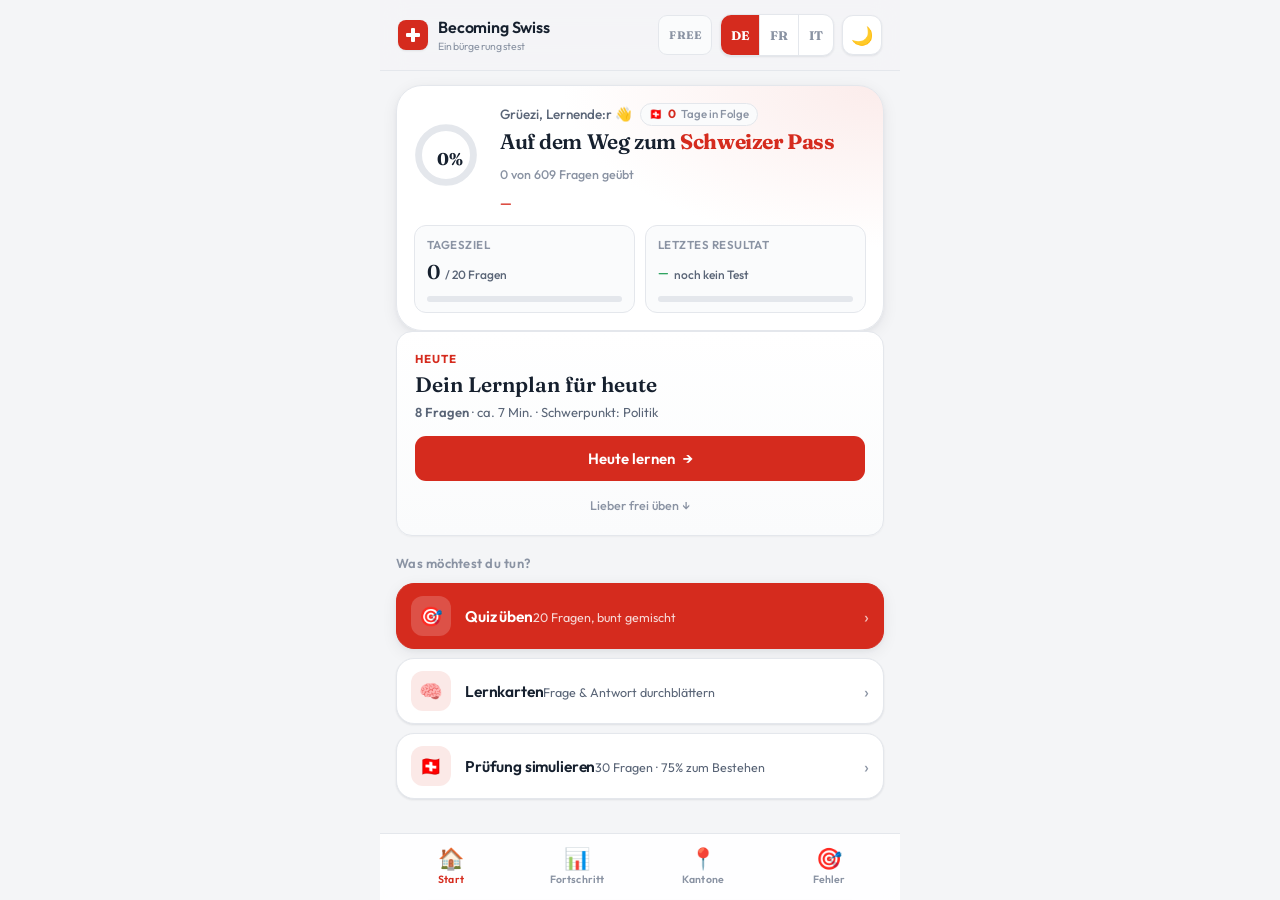
==== index.html @ a42372c4 "Add files via upload" ====
<!DOCTYPE html>
<html lang="de">
<head>
<meta charset="UTF-8">
<meta name="viewport" content="width=device-width, initial-scale=1.0, viewport-fit=cover">
<title>Becoming Swiss — Einbürgerungstest</title>
<link rel="manifest" href="manifest.json">
<meta name="theme-color" content="#D52B1E">
<meta name="apple-mobile-web-app-capable" content="yes">
<meta name="apple-mobile-web-app-status-bar-style" content="default">
<meta name="apple-mobile-web-app-title" content="Becoming Swiss">
<link rel="apple-touch-icon" href="icon-192.png">
<style>
/* ============================================================
   BECOMING SWISS · Redesign
   Ästhetik: Schweizer Verwaltungs-Präzision × moderne Lernapp
   Reines HTML/CSS/JS · keine Libraries · Mobile-first
   ============================================================ */

/* ---------- FONTS (system-nah, aber charaktervoll) ----------
   Display: kräftige Grotesk für Zahlen/Headlines
   Body:    humanistische Sans für sehr gute Lesbarkeit       */
@import url('https://fonts.googleapis.com/css2?family=Fraunces:opsz,wght@9..144,500;9..144,600;9..144,700&family=Outfit:wght@300;400;500;600;700&display=swap');

/* ============================================================
   1) DESIGN TOKENS  ·  CSS-Variablen (Light + Dark)
   ============================================================ */
:root{
  /* Marke */
  --swiss-red:#D52B1E;
  --swiss-red-dark:#B41F14;
  --swiss-red-soft:#FBE9E7;

  /* Neutrale — Light Mode */
  --bg:#F4F5F7;          /* App-Hintergrund hellgrau */
  --surface:#FFFFFF;     /* Karten */
  --surface-2:#FAFBFC;   /* zarte Fläche */
  --border:#E4E7EC;      /* Linien */
  --border-strong:#D0D5DD;
  --text:#16202E;        /* dunkelblau-grau */
  --text-2:#5A6577;      /* sekundär */
  --text-3:#8A93A3;      /* tertiär */

  /* Semantik */
  --green:#1F9D55;
  --green-soft:#E7F6EE;
  --amber:#D98A00;
  --amber-soft:#FCF1DC;

  /* Form */
  --radius:18px;
  --radius-sm:12px;
  --radius-lg:26px;
  --shadow-sm:0 1px 2px rgba(16,32,46,.06), 0 1px 3px rgba(16,32,46,.04);
  --shadow:0 4px 16px rgba(16,32,46,.07), 0 2px 4px rgba(16,32,46,.04);
  --shadow-lg:0 18px 48px rgba(16,32,46,.12);

  --ff-display:'Fraunces', Georgia, serif;
  --ff-body:'Outfit', -apple-system, BlinkMacSystemFont, sans-serif;

  --maxw:520px;
  --ease:cubic-bezier(.4,.0,.2,1);
}

/* Dark Mode — gedämpftes Dunkelblau, Rot bleibt Akzent */
[data-theme="dark"]{
  --bg:#0E141B;
  --surface:#161E28;
  --surface-2:#1C2530;
  --border:#27313D;
  --border-strong:#33404E;
  --text:#EAEEF3;
  --text-2:#9AA7B6;
  --text-3:#6B7889;
  --swiss-red:#F2473A;        /* leicht aufgehellt für Kontrast */
  --swiss-red-dark:#D52B1E;
  --swiss-red-soft:#2A1715;
  --green:#34C77B;
  --green-soft:#13241C;
  --amber:#E8A53A;
  --amber-soft:#2A2113;
  --shadow-sm:0 1px 2px rgba(0,0,0,.4);
  --shadow:0 6px 20px rgba(0,0,0,.45);
  --shadow-lg:0 20px 50px rgba(0,0,0,.6);
}

/* ============================================================
   2) RESET & BASE
   ============================================================ */
*,*::before,*::after{box-sizing:border-box;margin:0;padding:0}
html{-webkit-text-size-adjust:100%}
body{
  font-family:var(--ff-body);
  background:var(--bg);
  color:var(--text);
  line-height:1.5;
  min-height:100vh;
  min-height:100dvh;
  -webkit-font-smoothing:antialiased;
  transition:background .35s var(--ease), color .35s var(--ease);
}
button{font-family:inherit;cursor:pointer;border:none;background:none;color:inherit}
::selection{background:var(--swiss-red);color:#fff}

/* App-Rahmen: zentriert, mobil-first */
.app{
  max-width:var(--maxw);
  margin:0 auto;
  min-height:100vh;
  min-height:100dvh;
  display:flex;
  flex-direction:column;
  position:relative;
  background:var(--bg);
}

/* ============================================================
   3) TOPBAR  ·  Marke + Theme-Toggle
   ============================================================ */
.topbar{
  position:sticky;top:0;z-index:50;
  display:flex;align-items:center;justify-content:space-between;
  padding:14px 18px;
  background:color-mix(in srgb, var(--bg) 82%, transparent);
  backdrop-filter:saturate(180%) blur(12px);
  -webkit-backdrop-filter:saturate(180%) blur(12px);
  border-bottom:1px solid var(--border);
}
.brand{display:flex;align-items:center;gap:10px;font-weight:600;letter-spacing:-.01em}
.brand .flag{
  width:30px;height:30px;border-radius:8px;
  background:var(--swiss-red);
  display:grid;place-items:center;flex-shrink:0;
  box-shadow:var(--shadow-sm);
}
/* CSS-Schweizerkreuz (kein Emoji, gestochen scharf) */
.cross{position:relative;width:16px;height:16px}
.cross::before,.cross::after{content:"";position:absolute;background:#fff;border-radius:1px}
.cross::before{left:6px;top:1px;width:4px;height:14px}
.cross::after{left:1px;top:6px;width:14px;height:4px}
.brand-name{font-size:16px}
.brand-name small{display:block;font-size:10.5px;color:var(--text-3);font-weight:400;letter-spacing:.02em}

.icon-btn{
  width:40px;height:40px;border-radius:11px;
  display:grid;place-items:center;
  background:var(--surface);border:1px solid var(--border);
  color:var(--text-2);font-size:18px;
  transition:transform .15s var(--ease), border-color .15s;
  box-shadow:var(--shadow-sm);
}
.icon-btn:active{transform:scale(.93)}
.icon-btn:hover{border-color:var(--border-strong)}

/* Selettore lingua DE/FR/IT */
.topbar-right{display:flex;align-items:center;gap:8px}
.lang-switch{display:flex;background:var(--surface);border:1px solid var(--border);border-radius:11px;overflow:hidden;box-shadow:var(--shadow-sm)}
.lang-switch button{padding:8px 10px;font-size:12.5px;font-weight:700;color:var(--text-3);font-family:var(--ff-display);transition:background .15s,color .15s;border-right:1px solid var(--border)}
.lang-switch button:last-child{border-right:none}
/* ============================================================
   FLASHCARDS  ·  Flip-Karte + Bewertung + Fortschritt
   ============================================================ */
.fc-stats{display:grid;grid-template-columns:repeat(4,1fr);gap:6px;margin-bottom:10px}
.fc-stat{background:var(--surface);border:1px solid var(--border);border-radius:var(--radius-sm);padding:7px 4px;text-align:center;box-shadow:var(--shadow-sm)}
.fc-stat .n{font-family:var(--ff-display);font-weight:700;font-size:17px;line-height:1}
.fc-stat .l{font-size:10px;color:var(--text-3);font-weight:600;margin-top:3px;letter-spacing:.02em}
.fc-stat.t-today .n{color:var(--swiss-red)}
.fc-stat.t-master .n{color:var(--green)}
.fc-stat.t-repeat .n{color:var(--amber)}

.fc-progress{height:5px;border-radius:99px;background:var(--border);overflow:hidden;margin-bottom:12px}
.fc-progress>i{display:block;height:100%;background:var(--swiss-red);border-radius:99px;transition:width .35s var(--ease)}

/* Flip-Karte */
.fc-scene{perspective:1400px;-webkit-perspective:1400px;margin-bottom:12px}
.fc-card{position:relative;width:100%;height:32vh;min-height:180px;max-height:280px;cursor:pointer;
  transform-style:preserve-3d;-webkit-transform-style:preserve-3d;
  transition:transform .5s var(--ease);-webkit-transition:-webkit-transform .5s var(--ease);
  transform-origin:center}
.fc-card.flipped{transform:rotateY(180deg);-webkit-transform:rotateY(180deg)}
.fc-face{position:absolute;inset:0;width:100%;height:100%;
  backface-visibility:hidden;-webkit-backface-visibility:hidden;
  border-radius:var(--radius-lg);padding:20px 18px;
  display:flex;flex-direction:column;box-shadow:var(--shadow);overflow-y:auto}
.fc-front{background:linear-gradient(150deg,var(--fc-ac,var(--swiss-red)),color-mix(in srgb,var(--fc-ac,var(--swiss-red)) 78%, #000));border:none;align-items:center;justify-content:center;text-align:center}
.fc-front .fc-tag{background:rgba(255,255,255,.22);color:#fff;border:none}
.fc-front .fc-q{color:#fff}
.fc-front .fc-hint{color:rgba(255,255,255,.85)}
.fc-back{background:var(--fc-bg,var(--surface));border:1px solid var(--border);border-left:5px solid var(--fc-ac,var(--swiss-red));transform:rotateY(180deg);-webkit-transform:rotateY(180deg)}
.fc-back .fc-a-label{color:var(--fc-ac,var(--swiss-red))}
.fc-back .fc-a{color:#1a1a1a}
.fc-back .fc-expl,.fc-back .fc-kanton{color:#333}
.fc-tag{display:inline-block;font-size:10.5px;font-weight:700;letter-spacing:.05em;text-transform:uppercase;
  color:var(--swiss-red);background:var(--swiss-red-soft);padding:4px 10px;border-radius:99px;margin-bottom:12px;align-self:center}
.fc-q{font-family:var(--ff-display);font-size:20px;line-height:1.28;font-weight:600;letter-spacing:-.01em}
.fc-hint{margin-top:14px;font-size:12px;color:var(--text-3);display:flex;align-items:center;gap:6px}
.fc-a-label{font-size:11px;font-weight:700;letter-spacing:.05em;text-transform:uppercase;color:var(--green);margin-bottom:4px}
.fc-a{font-family:var(--ff-display);font-size:19px;font-weight:600;line-height:1.28;margin-bottom:10px}
.fc-expl{font-size:13.5px;color:var(--text-2);line-height:1.5;margin-bottom:10px}
.fc-kanton{font-size:12px;color:var(--text-3);margin-top:auto;padding-top:10px;border-top:1px solid var(--border)}
.fc-kanton b{color:var(--text-2)}

/* Bewertungs-Buttons — farbig (Schwer=rot, Mittel=gelb, Einfach=grün) */
.fc-rate{display:grid;grid-template-columns:repeat(3,1fr);gap:8px}
.fc-rate button{display:flex;flex-direction:column;align-items:center;gap:3px;padding:11px 6px;border-radius:var(--radius);
  font-weight:700;font-size:13px;box-shadow:var(--shadow-sm);transition:transform .12s var(--ease),filter .15s}
.fc-rate button:active{transform:scale(.96)}
.fc-rate button .e{font-size:22px}
.fc-rate button .ar{font-size:18px;font-weight:800;line-height:1;margin-top:1px;opacity:.7}
.fc-rate .hard{background:var(--swiss-red-soft);border:1.5px solid var(--swiss-red);color:var(--swiss-red)}
.fc-rate .mid{background:var(--amber-soft);border:1.5px solid var(--amber);color:var(--amber)}
.fc-rate .easy{background:var(--green-soft);border:1.5px solid var(--green);color:var(--green)}
.fc-rate button:hover{filter:brightness(.97)}
.fc-rate[hidden]{display:none}
.fc-flip-hint{text-align:center;color:var(--text-3);font-size:12.5px;margin-top:10px}
.fc-done{text-align:center;padding:50px 20px}
.fc-done .big{font-size:54px;margin-bottom:12px}
.fc-done h3{font-family:var(--ff-display);font-size:22px;font-weight:700;margin-bottom:6px}
.fc-done p{color:var(--text-2);font-size:14px;margin-bottom:20px}

.lang-switch button.active{background:var(--swiss-red);color:#fff}

/* Badge FREE / PRO */
.pro-badge{font-family:var(--ff-display);font-weight:700;font-size:11px;letter-spacing:.04em;
  padding:7px 10px;border-radius:9px;background:var(--surface-2);color:var(--text-3);border:1px solid var(--border);cursor:pointer}
.pro-badge.is-pro{background:linear-gradient(135deg,#F5C518,#E0A800);color:#3A2A00;border-color:transparent}

/* Lucchetto cantoni bloccati */
.canton-btn.locked{opacity:.62}
.canton-btn .lock{margin-left:auto;font-size:14px;color:var(--text-3)}

/* Modal Pro */
.modal{position:fixed;inset:0;z-index:80;display:none;align-items:flex-end;justify-content:center;
  background:rgba(8,14,20,.5);backdrop-filter:blur(3px);-webkit-backdrop-filter:blur(3px)}
.modal.show{display:flex;animation:fade .25s var(--ease)}
.modal-card{background:var(--surface);width:100%;max-width:var(--maxw);
  border-top-left-radius:var(--radius-lg);border-top-right-radius:var(--radius-lg);
  padding:26px 22px calc(26px + env(safe-area-inset-bottom));box-shadow:var(--shadow-lg);text-align:center;
  animation:sheetUp .35s var(--ease)}
@keyframes sheetUp{from{transform:translateY(40px)}to{transform:none}}
.modal-card .crown{font-size:40px}
.modal-card h3{font-family:var(--ff-display);font-size:22px;font-weight:700;margin:6px 0 8px}
.modal-card p{color:var(--text-2);font-size:14.5px;line-height:1.55;margin-bottom:18px}
/* Pro-Modal: schlankere Variante */
.pro-modal-slim{padding:20px 20px calc(20px + env(safe-area-inset-bottom))}
.pro-modal-slim .crown{font-size:32px}
.pro-modal-slim h3{font-size:19px;line-height:1.25;margin:4px 0 6px}
.pro-modal-slim>p{font-size:13.5px;line-height:1.45;margin-bottom:14px}
.pro-perks{text-align:left;background:var(--surface-2);border:1px solid var(--border);border-radius:var(--radius-sm);padding:11px 14px;margin-bottom:14px}
.pro-perks div{display:flex;align-items:center;gap:9px;font-size:13.5px;padding:3px 0}
.pro-perks .ck{color:var(--green);font-weight:700;flex-shrink:0}
.pro-readiness{display:flex;align-items:center;gap:10px;background:var(--surface-2);
  border:1px solid var(--border);border-radius:var(--radius-sm);padding:10px 12px;margin-bottom:12px}
.pro-readiness-now,.pro-readiness-goal{flex:1;display:flex;flex-direction:column;gap:1px;min-width:0;text-align:left}
.pro-readiness-now span,.pro-readiness-goal span{font-size:10.5px;font-weight:600;color:var(--text-3);
  text-transform:uppercase;letter-spacing:.05em}
.pro-readiness-now b{font-family:'Fraunces',serif;font-size:19px;font-weight:600;color:var(--swiss-red);line-height:1.1}
.pro-readiness-goal b{font-family:'Fraunces',serif;font-size:19px;font-weight:600;color:var(--green,#22a06b);line-height:1.1}
.pro-readiness-arrow{font-size:17px;color:var(--text-3);font-weight:700;flex-shrink:0}
.pro-note{font-size:11.5px;color:var(--text-3);margin:10px 0 0;text-align:center}
.pro-demo{font-size:10.5px;color:var(--text-3);margin:4px 0 0;text-align:center;opacity:.7}

/* ============================================================
   4) SCREEN-CONTAINER & SCROLL
   ============================================================ */
.screen{flex:1;padding:14px 16px 92px;animation:fade .3s var(--ease)}
.screen[hidden]{display:none}
@keyframes fade{from{opacity:0;transform:translateY(6px)}to{opacity:1;transform:none}}

.section-title{
  font-family:var(--ff-display);
  font-size:13px;font-weight:600;letter-spacing:.08em;text-transform:uppercase;
  color:var(--text-3);margin:16px 4px 9px;
}
.section-title:first-child{margin-top:4px}

/* ============================================================
   5) KARTEN  ·  Basis-Komponente
   ============================================================ */
.card{
  background:var(--surface);
  border:1px solid var(--border);
  border-radius:var(--radius);
  box-shadow:var(--shadow-sm);
}
.card-pad{padding:18px}

/* ---------- HERO / Begrüssung (Startseite) ---------- */
.hero{
  background:
    radial-gradient(120% 120% at 100% 0%, color-mix(in srgb,var(--swiss-red) 9%, var(--surface)) 0%, var(--surface) 55%);
  border:1px solid var(--border);
  border-radius:var(--radius-lg);
  padding:17px;
  box-shadow:var(--shadow);
  position:relative;overflow:hidden;
}
.hero .greet{font-size:13.5px;color:var(--text-2);font-weight:500}
.greet-row{display:flex;align-items:center;gap:8px;flex-wrap:wrap}
.streak-chip{display:inline-flex;align-items:center;gap:5px;font-size:12px;font-weight:600;
  color:var(--text-2);background:var(--surface-2);border:1px solid var(--border);
  border-radius:99px;padding:2px 8px;line-height:1.4;white-space:nowrap}
.streak-chip .streak-flag{font-size:11px}
.streak-chip .streak-num{color:var(--swiss-red);font-weight:700}
.streak-chip .streak-lbl{color:var(--text-3);font-weight:500;font-size:11.5px}
.hero-top{display:flex;align-items:center;gap:14px}
.hero-head{flex:1;min-width:0}
.hero-head h1{font-size:18px;line-height:1.12;margin:2px 0 3px}
.readiness{display:flex;align-items:baseline;gap:7px;margin-top:5px;line-height:1.2;flex-wrap:wrap}
.readiness-pct{font-family:'Fraunces',serif;font-size:22px;font-weight:600;color:var(--swiss-red);letter-spacing:-.01em}
.readiness-label{font-size:12.5px;font-weight:600;color:var(--text-2)}
.readiness.ready .readiness-pct{color:var(--green,#22a06b)}
.readiness.safe .readiness-pct{color:var(--green,#22a06b)}
.readiness.notyet .readiness-pct{color:var(--swiss-red)}
.readiness.early .readiness-pct{color:var(--text-3);font-size:14px;font-weight:500;font-family:inherit}
.today-card{position:relative;background:linear-gradient(180deg,var(--surface) 0%,var(--surface-2) 100%);
  border:1px solid var(--border);border-radius:16px;padding:18px 18px 16px;margin:0 0 18px;
  box-shadow:0 1px 2px rgba(0,0,0,.04);}
.today-card .today-eyebrow{font-size:11.5px;font-weight:700;letter-spacing:.08em;text-transform:uppercase;
  color:var(--swiss-red);margin-bottom:4px}
.today-card .today-title{font-family:'Fraunces',serif;font-size:21px;line-height:1.2;font-weight:600;
  color:var(--text-1);margin:0 0 6px}
.today-card .today-meta{font-size:13px;color:var(--text-2);line-height:1.45;margin-bottom:14px}
.today-card .today-meta b{color:var(--text-1);font-weight:600}
.today-card .today-btn{display:flex;align-items:center;justify-content:center;gap:8px;width:100%;
  background:var(--swiss-red);color:#fff;border:none;font-size:15px;font-weight:600;
  padding:13px 16px;border-radius:11px;cursor:pointer;transition:transform .08s ease,filter .15s ease}
.today-card .today-btn:active{transform:scale(.98)}
.today-card .today-btn:hover{filter:brightness(1.05)}
.today-card .today-done{display:flex;align-items:center;gap:10px;font-size:13.5px;color:var(--text-2)}
.today-card .today-done .check{width:22px;height:22px;border-radius:50%;background:var(--green,#22a06b);
  color:#fff;display:flex;align-items:center;justify-content:center;font-size:13px;flex-shrink:0}
.today-card .today-skip{margin-top:10px;width:100%;background:transparent;border:none;color:var(--text-3);
  font-size:12.5px;font-weight:500;cursor:pointer;padding:6px}
.today-card .today-skip:hover{color:var(--text-2)}
.canton-pro-bar{margin:18px 0 8px;background:var(--surface);border:1px solid var(--border);
  border-left:3px solid var(--swiss-red);border-radius:13px;padding:14px 16px;
  box-shadow:var(--shadow-sm)}
.canton-pro-bar .cpb-line{display:flex;align-items:flex-start;gap:11px;margin-bottom:12px}
.canton-pro-bar .cpb-icon{font-size:20px;line-height:1;flex-shrink:0;margin-top:1px}
.canton-pro-bar .cpb-text{flex:1;display:flex;flex-direction:column;gap:3px;min-width:0}
.canton-pro-bar .cpb-text b{font-size:14.5px;font-weight:600;color:var(--text-1);line-height:1.3}
.canton-pro-bar .cpb-text span{font-size:12.5px;color:var(--text-2);line-height:1.4}
.canton-pro-bar .cpb-btn{width:100%;font-size:14px;padding:11px 14px;margin:0}
.canton-pro-bar .cpb-note{font-size:11px;color:var(--text-3);margin:8px 0 0;text-align:center}
.canton-pro-bar.highlight{animation:cpbPulse 1.2s ease-out 1}
@keyframes cpbPulse{
  0%{box-shadow:var(--shadow-sm),0 0 0 0 rgba(213,43,30,.4)}
  60%{box-shadow:var(--shadow-sm),0 0 0 10px rgba(213,43,30,0)}
  100%{box-shadow:var(--shadow-sm),0 0 0 0 rgba(213,43,30,0)}
}
.section-sub-title{font-size:13px;font-weight:600;color:var(--text-3);margin:6px 0 10px;
  letter-spacing:.02em;text-transform:none}
.pro-hint{position:relative;display:flex;align-items:center;gap:12px;background:var(--surface);
  border:1px solid var(--border);border-left:3px solid var(--swiss-red);border-radius:13px;
  padding:14px 16px;margin:18px 0 8px;box-shadow:var(--shadow-sm)}
.pro-hint .pro-hint-text{flex:1;display:flex;flex-direction:column;gap:3px;min-width:0}
.pro-hint .pro-hint-text b{font-size:14.5px;font-weight:600;color:var(--text-1);line-height:1.3}
.pro-hint .pro-hint-text span{font-size:13px;color:var(--text-2);line-height:1.4}
.pro-hint .pro-hint-cta{flex-shrink:0;font-size:13px;font-weight:600;padding:8px 12px;
  border-radius:9px;border:1px solid var(--swiss-red);color:var(--swiss-red);background:transparent;
  box-shadow:none;white-space:nowrap}
.pro-hint .pro-hint-cta:hover{background:var(--swiss-red);color:#fff}
.pro-hint .pro-hint-close{position:absolute;top:6px;right:8px;background:transparent;border:none;
  color:var(--text-3);font-size:18px;line-height:1;cursor:pointer;padding:4px 6px;border-radius:6px}
.pro-hint .pro-hint-close:hover{color:var(--text-1);background:var(--surface-2)}
@media (max-width:380px){
  .pro-hint{flex-direction:column;align-items:stretch}
  .pro-hint .pro-hint-cta{width:100%}
}
.resume-banner{display:flex;align-items:center;justify-content:space-between;gap:10px;flex-wrap:wrap;
  background:var(--swiss-red-soft);border:1px solid var(--swiss-red);border-radius:var(--radius-sm);
  padding:10px 12px;margin-bottom:14px;font-size:13.5px;font-weight:600;color:var(--swiss-red)}
.resume-actions{display:flex;gap:7px}
.resume-actions button{font-size:12.5px;font-weight:700;padding:7px 12px;border-radius:9px;
  background:var(--swiss-red);color:#fff;cursor:pointer;position:relative;z-index:2}
.resume-actions button.ghost{background:transparent;color:var(--swiss-red);border:1px solid var(--swiss-red)}
.hero h1{
  font-family:var(--ff-display);
  font-size:21px;line-height:1.15;font-weight:600;letter-spacing:-.02em;
  margin:3px 0 12px;
}
.hero h1 b{color:var(--swiss-red)}

/* Ringfortschritt (SVG, reine CSS-Steuerung) */
.progress-row{display:flex;align-items:center;gap:18px}
.ring{position:relative;width:72px;height:72px;flex-shrink:0}
.ring svg{transform:rotate(-90deg)}
.ring .track{fill:none;stroke:var(--border);stroke-width:9}
.ring .bar{fill:none;stroke:var(--swiss-red);stroke-width:9;stroke-linecap:round;
  stroke-dasharray:226;stroke-dashoffset:var(--dash,90);
  transition:stroke-dashoffset 1s var(--ease)}
.ring .pct{
  position:absolute;inset:0;display:grid;place-items:center;
  font-family:var(--ff-display);font-weight:700;font-size:17px;
}
.progress-meta{flex:1;min-width:0}
.progress-meta .label{font-size:12.5px;color:var(--text-3);font-weight:500}
.progress-meta .value{font-size:15px;font-weight:600;margin-top:1px}

/* Tagesziel + letztes Resultat als Mini-Karten */
.stat-grid{display:grid;grid-template-columns:1fr 1fr;gap:10px;margin-top:10px}
.stat{
  background:var(--surface-2);border:1px solid var(--border);
  border-radius:var(--radius-sm);padding:10px 12px;
}
.stat .k{font-size:11.5px;color:var(--text-3);font-weight:600;letter-spacing:.04em;text-transform:uppercase}
.stat .v{font-family:var(--ff-display);font-size:20px;font-weight:600;margin-top:4px;display:flex;align-items:baseline;gap:5px}
.stat .v small{font-size:12px;color:var(--text-2);font-weight:500;font-family:var(--ff-body)}
.stat.good .v{color:var(--green)}

/* Mini-Fortschrittsbalken (Tagesziel) */
.mini-bar{height:6px;border-radius:99px;background:var(--border);overflow:hidden;margin-top:9px}
.mini-bar>i{display:block;height:100%;border-radius:99px;background:var(--swiss-red);width:var(--w,60%)}

/* ============================================================
   6) AKTIONS-BUTTONS (Startseite-Menü)
   ============================================================ */
.actions{display:flex;flex-direction:column;gap:9px;margin-top:4px}
.action{
  display:flex;align-items:center;gap:14px;
  width:100%;text-align:left;
  background:var(--surface);border:1px solid var(--border);
  border-radius:var(--radius);padding:12px 14px;
  box-shadow:var(--shadow-sm);
  transition:transform .14s var(--ease), border-color .14s, box-shadow .14s;
}
.action:hover{border-color:var(--border-strong);box-shadow:var(--shadow)}
.action:active{transform:scale(.985)}
.action .ico{
  width:40px;height:40px;border-radius:12px;flex-shrink:0;
  display:grid;place-items:center;font-size:19px;
  background:var(--swiss-red-soft);color:var(--swiss-red);
}
.action.primary{background:var(--swiss-red);border-color:var(--swiss-red);color:#fff;box-shadow:var(--shadow)}
.action.primary .ico{background:rgba(255,255,255,.18);color:#fff}
.action.primary .sub{color:rgba(255,255,255,.82)}
.action .txt{flex:1;min-width:0}
.action .ttl{font-size:15.5px;font-weight:600;letter-spacing:-.01em}
.action .sub{font-size:12.5px;color:var(--text-2);margin-top:1px}
.action .chev{color:var(--text-3);font-size:18px;flex-shrink:0}
.action.primary .chev{color:rgba(255,255,255,.7)}

/* ============================================================
   7) DASHBOARD  ·  Themen-Fortschritt
   ============================================================ */
.topic{
  display:flex;align-items:center;gap:14px;
  padding:15px 16px;border-bottom:1px solid var(--border);
}
.topic:last-child{border-bottom:none}
.topic .emoji{
  width:42px;height:42px;border-radius:12px;flex-shrink:0;
  display:grid;place-items:center;font-size:19px;background:var(--surface-2);border:1px solid var(--border);
}
.topic .info{flex:1;min-width:0}
.topic .name{font-size:14.5px;font-weight:600;display:flex;justify-content:space-between;align-items:center}
.topic .name .p{font-family:var(--ff-display);font-weight:700;font-size:15px}
.bar{height:8px;border-radius:99px;background:var(--border);overflow:hidden;margin-top:8px}
.bar>i{display:block;height:100%;border-radius:99px;transition:width 1s var(--ease)}
/* Farbskala nach Niveau */
.lvl-hi>i{background:var(--green)}
.lvl-mid>i{background:var(--amber)}
.lvl-lo>i{background:var(--swiss-red)}

.overall{
  display:flex;align-items:center;justify-content:space-between;
  padding:16px 18px;background:var(--surface-2);
  border:1px solid var(--border);border-radius:var(--radius);margin-bottom:14px;
}
.overall .big{font-family:var(--ff-display);font-size:30px;font-weight:700;line-height:1}
.overall .lbl{font-size:12.5px;color:var(--text-2);margin-top:3px}

/* ============================================================
   8) QUIZSCREEN
   ============================================================ */
.quiz-head{display:flex;align-items:center;justify-content:space-between;gap:12px;margin-bottom:6px}
.quiz-count{font-family:var(--ff-display);font-weight:600;font-size:15px}
.quiz-count b{color:var(--swiss-red)}
.timer{
  display:flex;align-items:center;gap:6px;font-weight:600;font-size:14px;
  color:var(--text-2);background:var(--surface);border:1px solid var(--border);
  padding:6px 12px;border-radius:99px;box-shadow:var(--shadow-sm)
}
.timer.warn{color:var(--swiss-red);border-color:var(--swiss-red)}
.qbar{height:6px;border-radius:99px;background:var(--border);overflow:hidden;margin:10px 0 22px}
.qbar>i{display:block;height:100%;background:var(--swiss-red);border-radius:99px;transition:width .4s var(--ease)}

.question{
  font-family:var(--ff-display);
  font-size:22px;line-height:1.3;font-weight:600;letter-spacing:-.01em;
  margin-bottom:20px;
}
.tag{
  display:inline-block;font-size:11.5px;font-weight:600;letter-spacing:.05em;text-transform:uppercase;
  color:var(--swiss-red);background:var(--swiss-red-soft);
  padding:5px 11px;border-radius:99px;margin-bottom:14px;
}

/* Antwortkarten */
.answers{display:flex;flex-direction:column;gap:11px}
.answer{
  display:flex;align-items:center;gap:13px;
  width:100%;text-align:left;
  background:var(--surface);border:1.5px solid var(--border);
  border-radius:var(--radius);padding:15px 16px;
  font-size:15px;font-weight:500;
  transition:border-color .15s var(--ease), background .15s, transform .1s;
  box-shadow:var(--shadow-sm);
}
.answer:hover{border-color:var(--border-strong)}
.answer:active{transform:scale(.99)}
.answer .key{
  width:30px;height:30px;border-radius:9px;flex-shrink:0;
  display:grid;place-items:center;font-weight:700;font-size:14px;
  background:var(--surface-2);border:1px solid var(--border);color:var(--text-2);
  font-family:var(--ff-display);
}
.answer.selected{border-color:var(--swiss-red);background:var(--swiss-red-soft)}
.answer.selected .key{background:var(--swiss-red);color:#fff;border-color:var(--swiss-red)}
.answer.correct{border-color:var(--green);background:var(--green-soft)}
.answer.correct .key{background:var(--green);color:#fff;border-color:var(--green)}
.answer.wrong{border-color:var(--swiss-red);background:var(--swiss-red-soft)}
.answer.wrong .key{background:var(--swiss-red);color:#fff;border-color:var(--swiss-red)}
.answer:disabled{cursor:default}

/* ============================================================
   9) FEEDBACK  ·  Falsche/Richtige Antwort (Sheet)
   ============================================================ */
.sheet{
  position:fixed;left:0;right:0;bottom:0;z-index:60;
  max-width:var(--maxw);margin:0 auto;
  background:var(--surface);
  border-top-left-radius:var(--radius-lg);border-top-right-radius:var(--radius-lg);
  border:1px solid var(--border);border-bottom:none;
  box-shadow:var(--shadow-lg);
  padding:22px 20px calc(22px + env(safe-area-inset-bottom));
  transform:translateY(110%);transition:transform .4s var(--ease);
}
.sheet.show{transform:translateY(0)}
.sheet .verdict{display:flex;align-items:center;gap:11px;font-family:var(--ff-display);font-size:21px;font-weight:700}
.sheet .verdict .badge{width:34px;height:34px;border-radius:10px;display:grid;place-items:center;font-size:18px;color:#fff}
.sheet.ko .verdict{color:var(--swiss-red)}
.sheet.ko .badge{background:var(--swiss-red)}
.sheet.ok .verdict{color:var(--green)}
.sheet.ok .badge{background:var(--green)}
.sheet .right-answer{
  margin-top:14px;padding:13px 15px;border-radius:var(--radius-sm);
  background:var(--green-soft);border:1px solid color-mix(in srgb,var(--green) 30%, transparent);
  font-size:14.5px;
}
.sheet .right-answer .k{font-size:11.5px;font-weight:600;letter-spacing:.04em;text-transform:uppercase;color:var(--green);display:block;margin-bottom:3px}
.sheet .right-answer b{font-weight:600}
.explain{margin-top:13px;font-size:14px;color:var(--text-2);line-height:1.55}
.explain .lead{font-weight:600;color:var(--text)}
.bonus{
  margin-top:12px;padding:12px 14px;border-radius:var(--radius-sm);
  background:var(--surface-2);border:1px dashed var(--border-strong);
  font-size:13px;color:var(--text-2);line-height:1.5;
}
.bonus .k{font-weight:600;color:var(--text);margin-right:5px}

/* ============================================================
   10) BUTTONS  ·  primär / sekundär
   ============================================================ */
.btn{
  display:flex;align-items:center;justify-content:center;gap:9px;
  width:100%;padding:16px;border-radius:var(--radius);
  font-size:16px;font-weight:600;letter-spacing:-.01em;
  transition:transform .12s var(--ease), background .15s, box-shadow .15s;
}
.btn:active{transform:scale(.985)}
.btn-primary{background:var(--swiss-red);color:#fff;box-shadow:var(--shadow)}
.btn-primary:hover{background:var(--swiss-red-dark)}
.btn-ghost{background:var(--surface);color:var(--text);border:1px solid var(--border);box-shadow:var(--shadow-sm)}
.btn-ghost:hover{border-color:var(--border-strong)}
.btn-row{display:flex;gap:11px}
.sheet .btn{margin-top:18px}

/* ============================================================
   11) RESULTATSEITE
   ============================================================ */
.result-hero{text-align:center;padding:10px 0 4px}
.result-ring{width:150px;height:150px;margin:8px auto 6px;position:relative}
.result-ring svg{transform:rotate(-90deg)}
.result-ring .track{fill:none;stroke:var(--border);stroke-width:11}
.result-ring .bar{fill:none;stroke-width:11;stroke-linecap:round;stroke-dasharray:402;stroke-dashoffset:var(--dash,120);transition:stroke-dashoffset 1.1s var(--ease)}
.result-ring.pass .bar{stroke:var(--green)}
.result-ring.fail .bar{stroke:var(--swiss-red)}
.result-ring .center{position:absolute;inset:0;display:grid;place-content:center;text-align:center}
.result-ring .center .s{font-family:var(--ff-display);font-size:40px;font-weight:700;line-height:1}
.result-ring .center .o{font-size:12px;color:var(--text-3);font-weight:500}
.verdict-pill{
  display:inline-flex;align-items:center;gap:8px;
  font-weight:600;font-size:15px;padding:9px 18px;border-radius:99px;margin-top:4px;
}
.verdict-pill.pass{background:var(--green-soft);color:var(--green)}
.verdict-pill.fail{background:var(--swiss-red-soft);color:var(--swiss-red)}

.weak-chip{
  display:flex;align-items:center;justify-content:space-between;
  padding:13px 15px;border-bottom:1px solid var(--border);
}
.weak-chip:last-child{border-bottom:none}
.weak-chip .name{font-weight:600;font-size:14.5px;display:flex;align-items:center;gap:10px}
.weak-chip .dot{width:9px;height:9px;border-radius:50%}
.weak-chip .p{font-family:var(--ff-display);font-weight:700;color:var(--swiss-red)}

.rec{
  display:flex;align-items:center;gap:13px;padding:14px 16px;
  border-bottom:1px solid var(--border);
}
.rec:last-child{border-bottom:none}
.rec .ico{width:40px;height:40px;border-radius:11px;background:var(--swiss-red-soft);color:var(--swiss-red);display:grid;place-items:center;font-size:18px;flex-shrink:0}
.rec .t{flex:1}
.rec .t .a{font-weight:600;font-size:14.5px}
.rec .t .b{font-size:12.5px;color:var(--text-2)}
.rec .go{color:var(--text-3);font-size:18px}

/* ============================================================
   12) KANTONSÜBERSICHT  ·  interaktive Karte
   ============================================================ */
.map-wrap{
  background:var(--surface);border:1px solid var(--border);
  border-radius:var(--radius);padding:14px;box-shadow:var(--shadow-sm);
}
.ch-map{width:100%;height:auto;display:block;max-height:60vh}
.ch-canton{
  fill:var(--surface-2);stroke:var(--swiss-red);stroke-width:1.6;stroke-opacity:.85;
  stroke-linejoin:round;cursor:pointer;transition:fill .18s var(--ease);
}
.ch-canton:hover{fill:color-mix(in srgb,var(--swiss-red) 32%, var(--surface-2))}
.ch-canton:focus{outline:none;fill:color-mix(in srgb,var(--swiss-red) 32%, var(--surface-2))}
.ch-canton:focus-visible{stroke:var(--swiss-red);stroke-opacity:1;stroke-width:2.2}
.ch-canton.active{fill:var(--swiss-red);stroke:#fff;stroke-opacity:.9}
.ch-label{font-family:var(--ff-display);font-size:13px;font-weight:700;fill:var(--text-2);pointer-events:none}
.ch-canton.active+.ch-label{fill:#fff}

.canton-list{display:grid;grid-template-columns:repeat(2,1fr);gap:11px;margin-top:14px;width:100%}
.canton-btn{
  display:flex;align-items:center;gap:9px;width:100%;text-align:left;
  padding:12px 10px;border-radius:var(--radius-sm);
  background:var(--surface);border:1px solid var(--border);box-shadow:var(--shadow-sm);
  transition:border-color .15s,transform .1s;
}
.canton-btn:active{transform:scale(.97)}
.canton-btn:hover{border-color:var(--border-strong)}
.canton-btn .code{
  width:32px;height:32px;border-radius:9px;flex-shrink:0;
  display:grid;place-items:center;font-family:var(--ff-display);font-weight:700;font-size:13px;
  background:var(--swiss-red-soft);color:var(--swiss-red);
}
.canton-btn .nm{flex:1;min-width:0;display:flex;flex-direction:column;align-items:flex-start;text-align:left;font-size:13.5px;font-weight:600;line-height:1.15}
.canton-btn .nm small{font-size:11px;color:var(--text-3);font-weight:500;margin-top:2px}
.canton-btn .nm small{display:block;font-size:11px;color:var(--text-3);font-weight:400}

/* ============================================================
   13) NUR FEHLER ÜBEN
   ============================================================ */
.mistake{
  display:flex;align-items:center;gap:13px;padding:15px 16px;
  border-bottom:1px solid var(--border);
}
.mistake:last-child{border-bottom:none}
.mistake .badge{
  width:30px;height:30px;border-radius:8px;flex-shrink:0;display:grid;place-items:center;
  background:var(--swiss-red-soft);color:var(--swiss-red);font-weight:700;font-size:13px;font-family:var(--ff-display)
}
.mistake .m{flex:1;min-width:0}
.mistake .m .q{font-size:14px;font-weight:600;line-height:1.3}
.mistake .m .meta{font-size:12px;color:var(--text-3);margin-top:2px;display:flex;gap:8px}
.mistake .m .meta .topic-tag{color:var(--swiss-red);font-weight:600}
.empty{text-align:center;padding:48px 20px;color:var(--text-3)}
.empty .big{font-size:46px;margin-bottom:10px}

/* ============================================================
   14) BOTTOM-NAV
   ============================================================ */
.tabbar{
  position:fixed;left:0;right:0;bottom:0;z-index:40;
  max-width:var(--maxw);margin:0 auto;
  display:grid;grid-template-columns:repeat(4,1fr);
  background:color-mix(in srgb,var(--surface) 88%, transparent);
  backdrop-filter:saturate(180%) blur(14px);-webkit-backdrop-filter:saturate(180%) blur(14px);
  border-top:1px solid var(--border);
  padding:8px 8px calc(8px + env(safe-area-inset-bottom));
}
.tab{display:flex;flex-direction:column;align-items:center;gap:3px;padding:6px 0;color:var(--text-3);transition:color .15s}
.tab .ti{font-size:21px;line-height:1}
.tab .tl{font-size:10.5px;font-weight:600;letter-spacing:.01em}
.tab.active{color:var(--swiss-red)}

/* Hilfsklassen */
.row-between{display:flex;align-items:center;justify-content:space-between}
.mt0{margin-top:0}
.back{display:inline-flex;align-items:center;gap:7px;color:var(--text-2);font-weight:600;font-size:14px;margin-bottom:14px}
.back:hover{color:var(--text)}

/* ============================================================
   ACCESSIBILITY & MOBILE
   ============================================================ */
/* Sichtbarer Fokus-Ring nur bei Tastatur-Navigation (nicht bei Maus/Touch) */
:focus-visible{ outline:3px solid var(--swiss-red); outline-offset:2px; border-radius:8px; }
button:focus:not(:focus-visible){ outline:none; }
/* Frage-Element bekommt Fokus, soll aber keinen störenden Rahmen zeigen */
#qText:focus{ outline:none; }

/* Grössere Touch-Ziele (Apple/Google-Richtlinie: min. 44px) */
.answer{ min-height:52px; }
.tab{ min-height:48px; }
.icon-btn,.pro-badge,.lang-switch button{ min-height:40px; }
.resume-actions button{ min-height:38px; }

/* „nur für Screenreader"-Helfer (visuell versteckt, aber vorlesbar) */
.sr-only{ position:absolute; width:1px; height:1px; padding:0; margin:-1px; overflow:hidden; clip:rect(0,0,0,0); white-space:nowrap; border:0; }

/* Bewegung reduzieren, wenn das Betriebssystem es wünscht */
@media (prefers-reduced-motion: reduce){
  *{ animation-duration:.001ms !important; animation-iteration-count:1 !important; transition-duration:.001ms !important; }
  .fc-card{ transition:none !important; }
}
/* Tastatur-Hinweis nur auf Geräten mit Maus/Tastatur zeigen, nicht auf Touch */
.kbd-hint{ display:none; text-align:center; color:var(--text-3); font-size:12px; margin-top:14px; }
@media (hover:hover) and (pointer:fine){ .kbd-hint{ display:block; } }

/* Flashcard: Themen-Auswahl */
.fc-cat-list{display:grid;grid-template-columns:repeat(2,1fr);gap:11px;margin-top:14px}
.fc-cat{display:flex;flex-direction:column;align-items:flex-start;gap:6px;padding:16px 14px;
  border-radius:var(--radius);background:var(--surface);border:1px solid var(--border);
  box-shadow:var(--shadow-sm);cursor:pointer;transition:border-color .15s,transform .1s;min-height:84px}
.fc-cat:hover{border-color:var(--swiss-red)}
.fc-cat:active{transform:scale(.98)}
.fc-cat .ico{font-size:26px}
.fc-cat .tx{font-weight:700;font-size:14.5px}
.fc-cat .ct{font-size:12px;color:var(--text-3);font-weight:600}
.fc-rate-hint{text-align:center;margin:4px 0 9px;display:flex;flex-direction:column;gap:2px}
.fc-rate-hint b{font-size:14px;font-weight:700;color:var(--text)}
.fc-rate-hint span{font-size:11.5px;color:var(--text-3)}
.fc-rate-hint[hidden]{display:none}
.lang-note{display:inline-block;font-size:12px;color:var(--text-3);background:var(--surface-2);
  border:1px solid var(--border);border-radius:8px;padding:4px 9px;margin:-4px 0 14px}
.lang-note[hidden]{display:none}
</style>
</head>
<body>
<div class="app">

  <!-- ============ TOPBAR ============ -->
  <header class="topbar">
    <div class="brand">
      <span class="flag"><span class="cross"></span></span>
      <span class="brand-name">Becoming Swiss
        <small>Einbürgerungstest</small>
      </span>
    </div>
    <div class="topbar-right">
      <button class="pro-badge" id="proBadge" onclick="proPrompt()">FREE</button>
      <div class="lang-switch" id="langSwitch">
        <button data-l="de" onclick="setLang('de')">DE</button>
        <button data-l="fr" onclick="setLang('fr')">FR</button>
        <button data-l="it" onclick="setLang('it')">IT</button>
      </div>
      <button class="icon-btn" id="themeToggle" title="Hell / Dunkel" aria-label="Theme wechseln">🌙</button>
    </div>
  </header>

  <!-- ============================================================
       SCREEN 1 · STARTSEITE
       ============================================================ -->
  <main class="screen" id="s-home">
    <!-- Hero: Begrüssung + Ringfortschritt -->
    <section class="hero">
      <div class="hero-top">
        <div class="ring">
          <svg width="64" height="64" viewBox="0 0 84 84">
            <circle class="track" cx="42" cy="42" r="36"/>
            <circle class="bar" id="homeRingBar" cx="42" cy="42" r="36" style="stroke-dashoffset:226"/>
          </svg>
          <div class="pct" id="homePct">0%</div>
        </div>
        <div class="hero-head">
          <div class="greet-row">
            <div class="greet" id="homeGreet">Grüezi, Lernende:r 👋</div>
            <span class="streak-chip" id="homeStreak" hidden>
              <span class="streak-flag">🇨🇭</span>
              <span class="streak-num" id="homeStreakNum">0</span>
              <span class="streak-lbl" id="homeStreakLbl">Tage in Folge</span>
            </span>
          </div>
          <h1 id="homeTitle">Auf dem Weg zum <b>Schweizer Pass</b></h1>
          <div class="value" id="homeProgVal" style="font-size:12.5px;color:var(--text-3);font-weight:500">0 von 609 Fragen geübt</div>
          <div class="readiness" id="homeReadinessRow" hidden>
            <span class="readiness-pct" id="homeReadinessPct">–</span>
            <span class="readiness-label" id="homeReadinessLabel"></span>
          </div>
        </div>
      </div>

      <div class="stat-grid">
        <div class="stat">
          <div class="k" id="homeGoalLabel">Tagesziel</div>
          <div class="v"><span id="homeGoalNum">0</span><small id="homeGoalSub">/ 20 Fragen</small></div>
          <div class="mini-bar"><i id="homeGoalBar" style="--w:0%"></i></div>
        </div>
        <div class="stat good" id="homeLastWrap">
          <div class="k" id="homeLastLabel">Letztes Resultat</div>
          <div class="v"><span id="homeLastNum">–</span><small id="homeLastSub"></small></div>
          <div class="mini-bar"><i id="homeLastBar" style="--w:0%;background:var(--green)"></i></div>
        </div>
      </div>
      <!-- versteckt: alter Fortschrittsbalken (Wert steht jetzt im Ring) -->
      <i id="homeProgBar" style="display:none"></i>
      <span id="homeProgLabel" style="display:none"></span>
    </section>

    <!-- Heute-Karte: tägliche Lernreise -->
    <section class="today-card" id="todayCard">
      <div class="today-eyebrow" id="todayEyebrow">Heute</div>
      <h2 class="today-title" id="todayTitle">Dein Lernplan für heute</h2>
      <div class="today-meta" id="todayMeta">Wird geladen …</div>
      <button type="button" class="today-btn" id="todayBtn" onclick="startToday()">
        <span id="todayBtnLabel">Heute lernen</span>
        <span aria-hidden="true">→</span>
      </button>
      <button type="button" class="today-skip" id="todaySkip" onclick="document.getElementById('homeActionsTitle').scrollIntoView({behavior:'smooth',block:'start'})">Lieber frei üben ↓</button>
    </section>

    <!-- Lernmodi (Duplikate Kantone/Fehler sind in der unteren Leiste) -->
    <div class="section-sub-title" id="homeActionsTitle">Oder frei üben</div>
    <div class="resume-banner" id="resumeBanner" hidden>
      <span id="resumeText">Unterbrochenes Quiz fortsetzen?</span>
      <div class="resume-actions">
        <button type="button" id="resumeGo" onclick="doResume()">Fortsetzen</button>
        <button type="button" id="resumeNo" class="ghost" onclick="dismissResume()">Verwerfen</button>
      </div>
    </div>
    <nav class="actions">
      <button class="action primary" onclick="startQuiz('zufall')">
        <span class="ico">🎯</span>
        <span class="txt"><span class="ttl" id="actQuizTtl">Quiz üben</span><span class="sub" id="actQuizSub">20 Fragen, bunt gemischt</span></span>
        <span class="chev">›</span>
      </button>
      <button class="action" onclick="startFlashcards()">
        <span class="ico">🧠</span>
        <span class="txt"><span class="ttl" id="actFlashTtl">Lernkarten</span><span class="sub" id="actFlashSub">Intelligent lernen mit Spaced Repetition</span></span>
        <span class="chev">›</span>
      </button>
      <button class="action" onclick="startQuiz('pruefung')">
        <span class="ico">🇨🇭</span>
        <span class="txt"><span class="ttl" id="actExamTtl">Prüfung simulieren</span><span class="sub" id="actExamSub">30 Fragen · 75% zum Bestehen</span></span>
        <span class="chev">›</span>
      </button>
    </nav>
  </main>

  <!-- ============================================================
       SCREEN 2 · DASHBOARD
       ============================================================ -->
  <main class="screen" id="s-dash" hidden>
    <a class="back" onclick="go('home')">‹ Übersicht</a>
    <div class="overall">
      <div>
        <div class="big" id="dashAvg">0%</div>
        <div class="lbl" id="dashAvgLabel">Durchschnitt über alle Themen</div>
      </div>
      <div class="ring" style="width:64px;height:64px">
        <svg width="64" height="64" viewBox="0 0 84 84"><circle class="track" cx="42" cy="42" r="36"/><circle class="bar" id="dashRingBar" cx="42" cy="42" r="36" style="stroke-dashoffset:226"/></svg>
      </div>
    </div>

    <div class="section-title mt0" id="dashTopicTitle">Fortschritt nach Thema</div>
    <div class="card" id="dashTopics"></div>
    <button class="btn btn-primary" style="margin-top:18px" id="dashWeakBtn" onclick="startQuiz('geschichte')">Schwächstes Thema üben</button>
  </main>

  <!-- ============================================================
       SCREEN 3 · QUIZSCREEN
       ============================================================ -->
  <main class="screen" id="s-quiz" hidden>
    <div class="quiz-head">
      <span class="quiz-count">Frage <b id="qNum">1</b> / <span id="qTotal">20</span></span>
      <span class="timer" id="timer">⏱ 0:00</span>
    </div>
    <div class="qbar"><i id="qBarFill" style="width:0%"></i></div>

    <span class="tag" id="qTag">—</span>
    <div class="question" id="qText">—</div>
    <div class="lang-note" id="qLangNote" hidden></div>
    <div id="qImgWrap" style="margin:-6px 0 18px"></div>

    <div class="answers" id="answers"></div>
    <p class="kbd-hint" id="kbdHint">Tipp: Tasten 1–4 zum Antworten, Enter für „Weiter"</p>

    <button class="btn btn-primary" style="margin-top:22px" id="nextBtn" onclick="nextQuestion()" hidden>Weiter ›</button>
  </main>

  <!-- ============================================================
       SCREEN · FLASHCARDS (intelligenter Lernmodus)
       ============================================================ -->
  <main class="screen" id="s-flash" hidden>
    <a class="back" onclick="go('home')">‹ Übersicht</a>

    <!-- Themen-Auswahl (zuerst sichtbar) -->
    <div id="fcChoose">
      <div class="section-title mt0" id="fcChooseTitle">Was möchtest du üben?</div>
      <div class="fc-cat-list" id="fcCatList"></div>
    </div>

    <!-- Übungsbereich (erst nach Themenwahl sichtbar) -->
    <div id="fcPractice" hidden>
    <!-- Lernfortschritt -->
    <div class="fc-stats">
      <div class="fc-stat t-today"><div class="n" id="fcToday">0</div><div class="l" id="fcTodayL">Heute</div></div>
      <div class="fc-stat"><div class="n" id="fcOpen">0</div><div class="l" id="fcOpenL">Offen</div></div>
      <div class="fc-stat t-master"><div class="n" id="fcMaster">0</div><div class="l" id="fcMasterL">Beherrscht</div></div>
      <div class="fc-stat t-repeat"><div class="n" id="fcRepeat">0</div><div class="l" id="fcRepeatL">Wiederholen</div></div>
    </div>
    <div class="fc-progress"><i id="fcProgBar" style="width:0%"></i></div>

    <!-- Karte -->
    <div class="fc-scene">
      <div class="fc-card" id="fcCard" onclick="flipCard()">
        <div class="fc-face fc-front">
          <span class="fc-tag" id="fcTag">—</span>
          <div class="fc-q" id="fcQuestion">—</div>
          <div class="fc-hint" id="fcFlipHintFront">👆 Tippen zum Umdrehen</div>
        </div>
        <div class="fc-face fc-back">
          <div class="fc-a-label" id="fcALabel">Antwort</div>
          <div class="fc-a" id="fcAnswer">—</div>
          <div class="fc-expl" id="fcExpl" hidden></div>
          <div class="fc-kanton" id="fcKanton" hidden></div>
        </div>
      </div>
    </div>

    <!-- Bewertung (nur sichtbar wenn umgedreht) -->
    <div class="fc-rate-hint" id="fcRateHint" hidden><b id="fcRateHintMain">Bewerte die Karte</b><span id="fcRateHintSub">So entscheidet die App, wann du sie wiederholst</span></div>
    <div class="fc-rate" id="fcRate" hidden>
      <button class="hard" onclick="rateCard('hard')"><span class="e">😓</span><span id="fcHard">Schwer</span><span class="ar">›</span></button>
      <button class="mid" onclick="rateCard('mid')"><span class="e">🙂</span><span id="fcMid">Mittel</span><span class="ar">›</span></button>
      <button class="easy" onclick="rateCard('easy')"><span class="e">😄</span><span id="fcEasy">Einfach</span><span class="ar">›</span></button>
    </div>
    <div class="fc-flip-hint" id="fcFlipHint">Drehe die Karte um, um zu bewerten</div>
    </div><!-- /fcPractice -->
  </main>

  <!-- ============================================================
       SCREEN 5 · RESULTATSEITE
       ============================================================ -->
  <main class="screen" id="s-result" hidden>
    <div class="result-hero">
      <div class="result-ring pass" id="resRing">
        <svg width="150" height="150" viewBox="0 0 150 150">
          <circle class="track" cx="75" cy="75" r="64"/>
          <circle class="bar" cx="75" cy="75" r="64" style="--dash:64"/>
        </svg>
        <div class="center"><div class="s">84%</div><div class="o">25 / 30 richtig</div></div>
      </div>
      <span class="verdict-pill pass" id="verdictPill">✓ Bestanden</span>
    </div>

    <div class="section-title" id="weakTitle">Schwache Themen</div>
    <div class="card" id="weakList"></div>

    <div class="section-title" id="recTitle">Empfohlene Übungen</div>
    <div class="card" id="recList"></div>

    <div class="btn-row" style="margin-top:20px">
      <button class="btn btn-ghost" id="resHomeBtn" onclick="go('home')">Zur Startseite</button>
      <button class="btn btn-primary" id="resAgainBtn" onclick="startQuiz(session.mode||'lernen')">Nochmal</button>
    </div>
  </main>

  <!-- ============================================================
       SCREEN 6 · KANTONSÜBERSICHT (interaktive Karte)
       ============================================================ -->
  <main class="screen" id="s-cantons" hidden>
    <a class="back" onclick="go('home')">‹ Übersicht</a>
    <div class="section-title mt0" id="cantonPickTitle">Wähle deinen Kanton</div>

    <div class="map-wrap">
      <svg class="ch-map" id="chMap" viewBox="0 0 460 300" role="img" aria-label="Schweizer Kantone"></svg>
    </div>
    <p id="mapNote" style="color:var(--text-3);font-size:11.5px;text-align:center;margin:8px 4px 0">Schematische Karte — tippe auf einen Kanton.</p>

    <div class="section-title">Alle Kantone</div>
    <div class="canton-list" id="cantonList"></div>

    <!-- Pro-Leiste: ersetzt das Pro-Modal, erscheint nur für Free-User -->
    <div class="canton-pro-bar" id="cantonProBar" hidden>
      <div class="cpb-line">
        <span class="cpb-icon">🔓</span>
        <div class="cpb-text">
          <b id="cpbTitle">Alle 26 Kantone freischalten</b>
          <span id="cpbSub">Mit Pro übst du jeden Kanton — und die volle Prüfung mit 30 Fragen.</span>
        </div>
      </div>
      <button type="button" class="btn btn-primary cpb-btn" id="cpbBuyBtn" onclick="buyPro()">Pro für 9.90 CHF</button>
      <p class="cpb-note" id="cpbNote">Einmalige Zahlung — kein Abo. Demo — kein echter Kauf.</p>
    </div>
  </main>

  <!-- ============================================================
       SCREEN 7 · NUR FEHLER ÜBEN
       ============================================================ -->
  <main class="screen" id="s-mistakes" hidden>
    <a class="back" onclick="go('home')">‹ Übersicht</a>
    <div class="row-between" style="margin-bottom:4px">
      <div class="section-title mt0" id="mistTitle" style="margin:0">Falsch beantwortet</div>
    </div>
    <p id="mistDesc" style="color:var(--text-2);font-size:13.5px;margin:0 4px 16px">Diese Fragen hast du zuletzt falsch beantwortet. Übe sie gezielt, bis sie sitzen.</p>

    <div class="card" id="mistakeList"></div>

    <button class="btn btn-primary" style="margin-top:18px" id="practiceAllBtn" onclick="startQuiz('fehler')" hidden>Alle Fehler üben</button>
  </main>

  <!-- ============ FEEDBACK-SHEET (Screen 4) ============ -->
  <!-- Slidet von unten ein, wenn im Quiz geantwortet wurde -->
  <div class="sheet ko" id="sheet" role="status" aria-live="assertive" aria-atomic="true">
    <div class="verdict"><span class="badge" id="verdictBadge" aria-hidden="true">✕</span><span id="verdictText">Falsch</span></div>
    <div class="right-answer">
      <span class="k" id="raLabel">Richtige Antwort</span>
      <b id="raText">—</b>
    </div>
    <div class="explain" id="explainBox" hidden>
      <span class="lead" id="explainLead">Erklärung. </span><span id="explainText"></span>
    </div>
    <div class="bonus" id="bonusBox" hidden><span class="k">💡 <span id="bonusLabel">Zusatzwissen</span></span><span id="bonusText"></span></div>
    <button class="btn btn-primary" id="sheetBtn" onclick="nextQuestion()">Weiterlernen ›</button>
  </div>

  <!-- Pro-Modal entfernt — stattdessen kontextuelle Leiste auf der Kantons-Seite (siehe #cantonProBar) -->

  <!-- ============ BOTTOM-NAV ============ -->
  <nav class="tabbar">
    <button class="tab active" data-tab="home" onclick="go('home')"><span class="ti">🏠</span><span class="tl">Start</span></button>
    <button class="tab" data-tab="dash" onclick="go('dash')"><span class="ti">📊</span><span class="tl">Fortschritt</span></button>
    <button class="tab" data-tab="cantons" onclick="go('cantons')"><span class="ti">📍</span><span class="tl">Kantone</span></button>
    <button class="tab" data-tab="mistakes" onclick="go('mistakes')"><span class="ti">🎯</span><span class="tl">Fehler</span></button>
  </nav>

</div>

<script>
/* ============================================================
   DATA LAYER  ·  609 domande reali + 26 cantoni (da app v3)
   ============================================================ */
const DATA = {"POOL":[{"q":"Come si chiama il piatto tipico svizzero con formaggio fuso?","a":["Raclette","Fondue","Rösti","Tartiflette"],"c":1,"category":"gesellschaft","typ":"bund","kanton":null,"diff":"easy","qDe":"Wie heisst das typische Schweizer Gericht mit geschmolzenem Käse?","qFr":"Quel est le plat typique suisse à base de fromage fondu ?","aFr":["Raclette","Fondue","Rösti","Tartiflette"],"aDe":["Raclette","Fondue","Rösti","Tartiflette"],"fact":"La Fondue è nata nelle Alpi svizzere — i pastori scioglievano il formaggio avanzato con vino bianco per non sprecarlo.","factDe":"Das Fondue stammt aus den Schweizer Alpen — Hirten schmolzen übrig gebliebenen Käse mit Weisswein, um nichts zu verschwenden.","factFr":"La fondue est née dans les Alpes suisses — les bergers faisaient fondre le fromage restant avec du vin blanc pour ne rien gaspiller.","emoji":"🫕"},{"q":"Quale formaggio svizzero ha i buchi caratteristici?","a":["Gruyère","Appenzeller","Emmental","Sbrinz"],"c":2,"category":"gesellschaft","typ":"bund","kanton":null,"diff":"easy","qDe":"Welcher Schweizer Käse hat die charakteristischen Löcher?","qFr":"Quel fromage suisse a les trous caractéristiques ?","aFr":["Gruyère","Appenzeller","Emmentaler","Sbrinz"],"aDe":["Gruyère","Appenzeller","Emmentaler","Sbrinz"],"fact":"I buchi dell'Emmental si formano grazie ai batteri Propionibacterium che producono gas CO2 durante la maturazione.","factDe":"Die Löcher im Emmentaler entstehen während der Gärung — spezielle Bakterien produzieren CO₂, das die charakteristischen Hohlräume bildet.","factFr":"Les trous de l'Emmental se forment grâce aux bactéries Propionibacterium qui produisent du CO₂ pendant la maturation.","emoji":"🧀"},{"q":"Quale di questi è un marchio di cioccolato svizzero?","a":["Ferrero","Cadbury","Milka","Toblerone"],"c":3,"category":"gesellschaft","typ":"bund","kanton":null,"diff":"easy","qDe":"Welches davon ist eine Schweizer Schokoladenmarke?","qFr":"Laquelle de ces marques est une marque de chocolat suisse ?","aFr":["Ferrero","Cadbury","Milka","Toblerone"],"aDe":["Ferrero","Cadbury","Milka","Toblerone"],"fact":"Il Toblerone fu inventato a Berna nel 1908 da Theodor Tobler. La forma triangolare rappresenta il Cervino.","factDe":"Das Toblerone wurde 1908 in Bern von Theodor Tobler erfunden. Die dreieckige Form erinnert an das Matterhorn und die Schweizer Alpen.","factFr":"Le Toblerone fut inventé à Berne en 1908 par Theodor Tobler. La forme triangulaire représente le Cervin."},{"q":"Cos'è il Rösti?","qDe":"Was ist Rösti?","qFr":"Qu'est-ce que les Rösti ?","aFr":["Une pâte","Une soupe","Un plat de pommes de terre","Un dessert"],"aDe":["Eine Pasta","Eine Suppe","Ein Kartoffelgericht","Ein Dessert"],"a":["Una pasta","Una zuppa","Una frittella di patate","Un dolce"],"c":2,"category":"gesellschaft","typ":"bund","kanton":null,"diff":"easy","fact":"Il Rösti era il pasto mattutino dei contadini bernesi — le patate di ieri sera ripassate in padella.","factDe":"Das Rösti war das Frühstück der Berner Bauern — die Kartoffeln vom Vorabend in der Pfanne aufgewärmt. Heute ist es ein nationales Symbol.","factFr":"Le Rösti était le repas matinal des paysans bernois — les pommes de terre de la veille revenues à la poêle.","emoji":"🥔"},{"q":"Quando si mangia tradizionalmente lo Zopf?","a":["A Natale","La domenica mattina","A Capodanno","Ogni sera"],"c":1,"category":"gesellschaft","typ":"bund","kanton":null,"diff":"easy","qDe":"Wann isst man traditionell den Zopf?","qFr":"Quand mange-t-on traditionnellement la tresse (Zopf) ?","aFr":["À Noël","Le dimanche matin","Le jour de l'An","Tous les soirs"],"aDe":["An Weihnachten","Am Sonntagmorgen","An Silvester","Jeden Abend"],"fact":"Lo Zopf è un pane intrecciato svizzero — la treccia simboleggiava la fedeltà tra sposi nel Medioevo.","factDe":"Der Zopf ist ein geflochtenes Schweizer Brot — die Flechte symbolisierte die Treue zwischen Eheleuten. Er wird sonntags morgens mit Butter und Konfitüre gegessen.","factFr":"Le Zopf est un pain tressé suisse — la tresse symbolisait la fidélité conjugale au Moyen Âge."},{"q":"Da quale cantone svizzero viene la Raclette originale?","a":["Berna","Zurigo","Vallese","Ticino"],"c":2,"category":"gesellschaft","typ":"bund","kanton":null,"diff":"medium","qDe":"Aus welchem Schweizer Kanton stammt die originale Raclette?","qFr":"De quel canton suisse est originaire la raclette authentique ?","aFr":["Berne","Zurich","Valais","Tessin"],"aDe":["Bern","Zürich","Wallis","Tessin"],"fact":"La Raclette del Vallese ha il marchio DOP — solo il formaggio prodotto nel Vallese può chiamarsi \"Raclette du Valais\".","factDe":"Das Walliser Raclette hat das DOP-Gütesiegel — nur der im Wallis produzierte Käse darf als echtes Walliser Raclette bezeichnet werden.","factFr":"La Raclette du Valais possède le label AOP — seul le fromage produit en Valais peut s'appeler «Raclette du Valais»."},{"q":"Chi inventò gli Älplermagronen?","a":["Cuochi di città","Pastori alpini","Monaci","Soldati"],"c":1,"category":"gesellschaft","typ":"bund","kanton":null,"diff":"medium","qDe":"Wer erfand die Älplermagronen?","qFr":"Qui a inventé les Älplermagronen ?","aFr":["Des cuisiniers de la ville","Des bergers alpins","Des moines","Des soldats"],"aDe":["Stadtköche","Alphirten","Mönche","Soldaten"],"fact":"Gli Älplermagronen sono pasta con patate, panna e formaggio — i pastori alpini li cucinavano con quello che avevano in quota.","factDe":"Die Älplermagronen entstanden als Resteessen der Alphirten — Pasta, Kartoffeln, Käse und Rahm, mit gebratenen Zwiebeln obendrauf.","factFr":"Les Älplermagronen sont des pâtes avec pommes de terre, crème et fromage — les bergers alpins les cuisinaient avec ce qu'ils avaient en alpage."},{"q":"Da cosa è prodotta la Rivella?","a":["Frutta","Erbe","Siero di latte","Malto"],"c":2,"category":"gesellschaft","typ":"bund","kanton":null,"diff":"medium","qDe":"Woraus wird Rivella hergestellt?","qFr":"À partir de quoi la Rivella est-elle fabriquée ?","aFr":["Fruits","Herbes","Petit-lait","Malt"],"aDe":["Früchten","Kräutern","Molke","Malz"],"fact":"La Rivella è una bevanda svizzera unica al mondo — il siero di latte le dà un sapore leggero e fresco. Il 98% rimane in Svizzera.","factDe":"Rivella ist ein weltweit einzigartiges Schweizer Getränk — die Molke verleiht ihm einen einzigartigen, leichten Geschmack.","factFr":"La Rivella est une boisson suisse unique au monde — le lactosérum lui donne une saveur légère et fraîche. 98% reste en Suisse.","emoji":"🥤"},{"q":"Come si chiama il croissant in Svizzera tedesca?","a":["Kipfel","Hörnchen","Gipfeli","Brezel"],"c":2,"category":"gesellschaft","typ":"bund","kanton":null,"diff":"medium","qDe":"Wie heisst das Croissant in der Deutschschweiz?","qFr":"Comment appelle-t-on le croissant en Suisse alémanique ?","aFr":["Kipferl","Hörnchen","Gipfeli","Brezel"],"aDe":["Kipferl","Hörnchen","Gipfeli","Brezel"],"fact":"Il Gipfeli svizzero è meno burroso del croissant francese — più compatto e con poco burro, perfetto per la colazione.","factDe":"Das Schweizer Gipfeli ist weniger butterig als das französische Croissant — kompakter und mit weniger Fett.","factFr":"Le Gipfeli suisse est moins beurré que le croissant français — plus compact et avec peu de beurre, parfait pour le petit-déjeuner.","emoji":"🥐"},{"q":"Da quale cantone viene la Bündner Gerstensuppe?","a":["Vallese","Ticino","Grigioni","Berna"],"c":2,"category":"gesellschaft","typ":"bund","kanton":null,"diff":"medium","qDe":"Aus welchem Kanton kommt die Bündner Gerstensuppe?","qFr":"De quel canton vient la soupe d'orge des Grisons (Bündner Gerstensuppe) ?","aFr":["Valais","Tessin","Grisons","Berne"],"aDe":["Wallis","Tessin","Graubünden","Bern"],"fact":"La zuppa d'orzo dei Grigioni è il piatto invernale per eccellenza — orzo, verdure e carne essiccata dei Grigioni.","factDe":"Die Bündner Gerstensuppe ist das Wintergericht schlechthin — Gerste, Gemüse und Bündnerfleisch.","factFr":"La soupe d'orge des Grisons est le plat d'hiver par excellence — orge, légumes et viande séchée des Grisons.","emoji":"🍲"},{"q":"Da quanti anni è segreta la ricetta dell'Appenzeller?","qDe":"Seit wie vielen Jahren ist das Rezept des Appenzellers geheim?","qFr":"Depuis combien d'années la recette de l'Appenzeller est-elle secrète ?","aFr":["100 ans","300 ans","700 ans","50 ans"],"aDe":["100 Jahre","300 Jahre","700 Jahre","50 Jahre"],"a":["100 anni","300 anni","700 anni","50 anni"],"c":2,"category":"gesellschaft","typ":"bund","kanton":null,"diff":"hard","fact":"La salamoia dell'Appenzeller con erbe alpine è custodita segreta da oltre 700 anni — solo 2 persone nel mondo la conoscono.","factDe":"Die Appenzeller Kräutersole wird seit über 700 Jahren geheim gehalten — nur 2 Personen weltweit kennen das genaue Rezept.","factFr":"La saumure de l'Appenzeller aux herbes alpines est gardée secrète depuis plus de 700 ans — seules 2 personnes au monde la connaissent.","emoji":"🌿"},{"q":"Quanto Fendant svizzero viene esportato all'estero?","qDe":"Wie viel Schweizer Fendant wird ins Ausland exportiert?","qFr":"Quelle proportion de Fendant suisse est exportée à l'étranger ?","aFr":["50%","30%","70%","2%"],"aDe":["50%","30%","70%","2%"],"a":["50%","30%","70%","2%"],"c":3,"category":"gesellschaft","typ":"bund","kanton":null,"diff":"hard","fact":"Il Fendant è così amato in Svizzera che il 98% rimane nel paese — quasi impossibile trovarlo all'estero.","factDe":"Der Fendant wird in der Schweiz so geliebt, dass 98% im Land bleiben — ausserhalb der Schweiz fast nicht zu finden.","factFr":"Le Fendant est tellement apprécié en Suisse que 98% reste dans le pays — presque impossible de le trouver à l'étranger.","emoji":"🍷"},{"q":"Dove fu inventata la Fondue Chinoise?","a":["Cina","Francia","Germania","Svizzera"],"c":3,"category":"gesellschaft","typ":"bund","kanton":null,"diff":"hard","qDe":"Wo wurde das Fondue Chinoise erfunden?","qFr":"Où a été inventée la fondue chinoise ?","aFr":["Chine","France","Allemagne","Suisse"],"aDe":["China","Frankreich","Deutschland","Schweiz"],"fact":"La Fondue Chinoise non ha niente di cinese — fu inventata in Svizzera negli anni '50 come alternativa estiva alla fondue di formaggio.","factDe":"Das Fondue Chinoise hat nichts Chinesisches — es wurde in der Schweiz in den 1950er Jahren erfunden.","factFr":"La Fondue Chinoise non ha niente di cinese — fu inventata in Svizzera negli anni '50 come alternativa estiva alla fondue di formaggio.","emoji":"🥢"},{"q":"Quale percentuale di famiglie svizzere usa l'Aromat?","qDe":"Welcher Anteil der Schweizer Haushalte verwendet Aromat?","qFr":"Quelle proportion de ménages suisses utilise Aromat ?","aFr":["30%","50%","10%","90%"],"aDe":["30%","50%","10%","90%"],"a":["30%","50%","10%","90%"],"c":3,"category":"gesellschaft","typ":"bund","kanton":null,"diff":"hard","fact":"L'Aromat di Knorr è il condimento nazionale svizzero — talmente amato che il 90% delle famiglie ce l'ha in cucina.","factDe":"Knorr Aromat ist das Schweizer Nationalgewürz — so beliebt, dass 90% der Haushalte es in der Küche haben.","factFr":"L'Aromat de Knorr est le condiment national suisse — tellement aimé que 90% des familles en ont dans leur cuisine.","emoji":"🧂"},{"q":"In quale anno fu inventata la Zuger Kirschtorte?","a":["1850","1900","1960","1921"],"c":3,"category":"gesellschaft","typ":"bund","kanton":null,"diff":"hard","qDe":"In welchem Jahr wurde die Zuger Kirschtorte erfunden?","qFr":"En quelle année le gâteau aux cerises de Zoug a-t-il été inventé ?","aFr":["1850","1900","1960","1921"],"aDe":["1850","1900","1960","1921"],"fact":"La Zuger Kirschtorte fu creata nel 1921 dal pasticcere Heinrich Höhn a Zugo — oggi è protetta come specialità regionale svizzera.","factDe":"Die Zuger Kirschtorte wurde 1921 vom Konditor Heinrich Höhn in Zug kreiert — Torte mit Kirsch, Mandeln und Buttercreme.","factFr":"La Zuger Kirschtorte fut créée en 1921 par le pâtissier Heinrich Höhn à Zoug — aujourd'hui protégée comme spécialité régionale suisse.","emoji":"🍰"},{"q":"In quale anno fu fondata la Confederazione Svizzera?","a":["1148","1291","1415","1648"],"c":1,"category":"geschichte","typ":"bund","kanton":null,"diff":"easy","qDe":"In welchem Jahr wurde die Schweizerische Eidgenossenschaft gegründet?","qFr":"En quelle année la Confédération suisse a-t-elle été fondée ?","aFr":["1148","1291","1415","1648"],"aDe":["1148","1291","1415","1648"],"fact":"Il Patto federale del 1291 tra Uri, Svitto e Untervaldo è considerato l'atto fondativo della Svizzera — celebrato ogni 1° agosto.","factDe":"Der Bundesbrief von 1291 zwischen Uri, Schwyz und Unterwalden gilt als Gründungsakt der Schweiz — unterzeichnet am 1. August.","factFr":"Le Pacte fédéral de 1291 entre Uri, Schwytz et Unterwald est considéré comme l'acte fondateur de la Suisse — célébré chaque 1er août."},{"q":"Come si chiama la leggenda del tiratore svizzero con la mela?","a":["Ulrich Zwingli","Guglielmo Tell","Nicolas de Flüe","Arnold Winkelried"],"c":1,"category":"geschichte","typ":"bund","kanton":null,"diff":"easy","qDe":"Wie heisst die Legende des Schweizer Schützen mit dem Apfel?","qFr":"Quel est le nom de la légende suisse du tireur à l'arc avec la pomme ?","aFr":["Ulrich Zwingli","Guillaume Tell","Niklaus von Flüe","Arnold Winkelried"],"aDe":["Ulrich Zwingli","Wilhelm Tell","Niklaus von Flüe","Arnold Winkelried"],"fact":"Guglielmo Tell è il simbolo della libertà svizzera — la storia di Tell con la mela è probabilmente leggenda ma è parte identitaria della Svizzera.","factDe":"Wilhelm Tell ist das Symbol der Schweizer Freiheit — die Legende erzählt, dass er einen Pfeil auf einen Apfel auf dem Kopf seines Sohnes schoss.","factFr":"Guillaume Tell est le symbole de la liberté suisse — l'histoire de Tell avec la pomme est probablement une légende mais fait partie de l'identité suisse."},{"q":"Da quando la Svizzera è ufficialmente neutrale?","a":["1648","1815","1914","1945"],"c":1,"category":"geschichte","typ":"bund","kanton":null,"diff":"easy","qDe":"Seit wann ist die Schweiz offiziell neutral?","qFr":"Depuis quand la Suisse est-elle officiellement neutre ?","aFr":["1648","1815","1914","1945"],"aDe":["1648","1815","1914","1945"],"fact":"La neutralità svizzera fu riconosciuta internazionalmente al Congresso di Vienna del 1815 — da allora la Svizzera non partecipa a nessuna guerra.","factDe":"Die Schweizer Neutralität wurde 1815 am Wiener Kongress offiziell anerkannt — nach Jahrhunderten europäischer Konflikte.","factFr":"La neutralité suisse fut reconnue internationalement au Congrès de Vienne de 1815 — depuis lors la Suisse ne participe à aucune guerre.","emoji":"🕊️"},{"q":"In quale città ha sede la Croce Rossa Internazionale?","a":["Zurigo","Berna","Basilea","Ginevra"],"c":3,"category":"geschichte","typ":"bund","kanton":null,"diff":"easy","qDe":"In welcher Stadt hat das Internationale Rote Kreuz seinen Sitz?","qFr":"Dans quelle ville se trouve le siège du Comité international de la Croix-Rouge ?","aFr":["Zurich","Berne","Bâle","Genève"],"aDe":["Zürich","Bern","Basel","Genf"],"fact":"La Croce Rossa fu fondata a Ginevra nel 1863 da Henry Dunant — la croce rossa su sfondo bianco è la bandiera svizzera invertita.","factDe":"Das Rote Kreuz wurde 1863 in Genf von Henri Dunant nach der Schlacht von Solferino gegründet — die Flagge ist das umgekehrte Schweizer Kreuz.","factFr":"La Croix-Rouge fut fondée à Genève en 1863 par Henry Dunant — la croix rouge sur fond blanc est le drapeau suisse inversé."},{"q":"Quale paese europeo ha dato il diritto di voto alle donne per ultimo?","a":["Portogallo","Francia","Grecia","Svizzera"],"c":3,"category":"geschichte","typ":"bund","kanton":null,"diff":"easy","qDe":"Welches europäische Land hat Frauen zuletzt das Wahlrecht gegeben?","qFr":"Quel pays européen a accordé le droit de vote aux femmes en dernier lieu ?","aFr":["Portugal","France","Grèce","Suisse"],"aDe":["Portugal","Frankreich","Griechenland","Schweiz"],"fact":"La Svizzera ha dato il diritto di voto alle donne solo nel 1971 — l'ultimo cantone (Appenzello Interno) ha aspettato fino al 1990!","factDe":"Die Schweiz gab Frauen das Wahlrecht erst 1971 — der letzte Kanton (Appenzell Innerrhoden) folgte erst 1990.","factFr":"La Suisse a accordé le droit de vote aux femmes seulement en 1971 — le dernier canton (Appenzell Rhodes-Intérieures) a attendu jusqu'en 1990!","emoji":"👩"},{"q":"In quale battaglia la Svizzera ottenne la sua indipendenza asburgica?","qDe":"In welcher Schlacht errang die Schweiz ihre Unabhängigkeit von den Habsburgern?","qFr":"Lors de quelle bataille la Suisse a-t-elle conquis son indépendance vis-à-vis des Habsbourg ?","aFr":["Morgarten","Sempach","Morat","Marignan"],"aDe":["Morgarten","Sempach","Murten","Marignano"],"a":["Morgarten","Sempach","Murten","Marignano"],"c":0,"category":"geschichte","typ":"bund","kanton":null,"diff":"medium","fact":"La battaglia di Morgarten del 1315 — 1.500 contadini svizzeri sconfissero 9.000 cavalieri asburgici in una gola di montagna.","factDe":"Die Schlacht von Morgarten 1315 — 1.500 Schweizer Bauern besiegten 9.000 Habsburger Ritter, ein Wendepunkt in der Schweizer Geschichte.","factFr":"La bataille de Morgarten de 1315 — 1500 paysans suisses vainquirent 9000 chevaliers des Habsbourg dans un défilé de montagne.","emoji":"⚔️"},{"q":"In quale anno la Svizzera aderì all'ONU?","qDe":"In welchem Jahr trat die Schweiz der UNO bei?","qFr":"En quelle année la Suisse a-t-elle adhéré à l'ONU ?","aFr":["1945","1963","1986","2002"],"aDe":["1945","1963","1986","2002"],"a":["1945","1963","1986","2002"],"c":3,"category":"geschichte","typ":"bund","kanton":null,"diff":"medium","fact":"La Svizzera è entrata nell'ONU solo nel 2002 — preferiva mantenere la neutralità assoluta. Fu l'ultimo paese europeo ad aderire.","factDe":"Die Schweiz trat der UNO erst 2002 bei — sie wollte ihre absolute Neutralität bewahren und war das letzte europäische Land, das beitrat.","factFr":"La Suisse est entrée à l'ONU seulement en 2002 — elle préférait maintenir sa neutralité absolue. Ce fut le dernier pays européen à adhérer.","emoji":"📜"},{"q":"Quale città è la capitale federale della Svizzera?","a":["Zurigo","Ginevra","Losanna","Berna"],"aDe":["Zürich","Genf","Lausanne","Bern"],"c":3,"category":"geschichte","typ":"bund","kanton":null,"diff":"medium","qDe":"Welche Stadt ist die Bundeshauptstadt der Schweiz?","qFr":"Quelle ville est la capitale fédérale de la Suisse ?","aFr":["Zurich","Genève","Lausanne","Berne"],"fact":"Berna è la capitale federale ma non la città più grande — Zurigo è più grande. Berna fu scelta nel 1848 come compromesso geografico.","factDe":"Bern ist die Bundesstadt, aber nicht die grösste Stadt — Zürich ist grösser. Bern heisst technisch 'Bundesstadt', nicht Hauptstadt.","factFr":"Berne est la capitale fédérale mais pas la plus grande ville — Zurich est plus grande. Berne fut choisie en 1848 comme compromis géographique."},{"q":"In quale anno fu introdotto il franco svizzero?","a":["1798","1850","1901","1934"],"c":1,"category":"geschichte","typ":"bund","kanton":null,"diff":"medium","qDe":"In welchem Jahr wurde der Schweizer Franken eingeführt?","qFr":"En quelle année le franc suisse a-t-il été introduit ?","aFr":["1798","1850","1901","1934"],"aDe":["1798","1850","1901","1934"],"fact":"Il franco svizzero fu introdotto nel 1850 come valuta unica — prima ogni cantone aveva la propria moneta, creando grande confusione.","factDe":"Der Schweizer Franken wurde 1850 eingeführt — zuvor hatte jeder Kanton seine eigene Währung. CHF = Confoederatio Helvetica Franc.","factFr":"Le franc suisse fut introduit en 1850 comme monnaie unique — avant, chaque canton avait sa propre monnaie, créant une grande confusion."},{"q":"Quante lingue ufficiali ha la Svizzera?","a":["2","3","4","5"],"aDe":["2","3","4","5"],"c":2,"category":"geschichte","typ":"bund","kanton":null,"diff":"medium","qDe":"Wie viele Amtssprachen hat die Schweiz?","qFr":"Combien de langues officielles la Suisse compte-t-elle ?","aFr":["2","3","4","5"],"fact":"La Svizzera ha 4 lingue ufficiali: tedesco (63%), francese (23%), italiano (8%) e romancio (0.5%) — un caso unico in Europa.","factDe":"Die Schweiz hat 4 Landessprachen: Deutsch (63%), Französisch (23%), Italienisch (8%) und Rätoromanisch (0,5%) — das einzige Land mit 4 Landessprachen in Europa.","factFr":"La Suisse a 4 langues officielles: allemand (63%), français (23%), italien (8%) et romanche (0,5%) — un cas unique en Europe.","emoji":"🔢"},{"q":"Cosa rappresenta il 1° agosto per la Svizzera?","a":["La fine della Seconda Guerra Mondiale","La Festa Nazionale — commemorazione del Patto del 1291","L'indipendenza dal dominio francese","La fondazione della Croce Rossa"],"c":1,"category":"geschichte","typ":"bund","kanton":null,"diff":"medium","qDe":"Was bedeutet der 1. August für die Schweiz?","qFr":"Que représente le 1er août pour la Suisse ?","aFr":["La fin de la Seconde Guerre mondiale","La fête nationale — commémoration du Pacte fédéral de 1291","L'indépendance de la domination française","La fondation de la Croix-Rouge"],"aDe":["Das Ende des Zweiten Weltkriegs","Der Nationalfeiertag — Gedenken an den Bundesbrief von 1291","Die Unabhängigkeit von der französischen Herrschaft","Die Gründung des Roten Kreuzes"],"fact":"Il 1° agosto è la Festa Nazionale svizzera — commemora il Patto federale del 1291 firmato da Uri, Svitto e Untervaldo. In tutta la Svizzera si accendono fuochi e si sparano fuochi d'artificio.","factDe":"Der 1. August ist der Schweizer Nationalfeiertag — er gedenkt des Bundesbriefes von 1291, unterzeichnet von Uri, Schwyz und Unterwalden. Überall werden Höhenfeuer entzündet und Feuerwerke abgeschossen.","factFr":"Le 1er août est la Fête nationale suisse — elle commémore le Pacte fédéral de 1291 signé par Uri, Schwytz et Unterwald. Des feux de joie et feux d'artifice sont allumés dans toute la Suisse.","emoji":"📜"},{"q":"Quali tre cantoni fondarono la Confederazione nel 1291?","a":["Berna, Zurigo, Ginevra","Uri, Svitto e Untervaldo","Basilea, Lucerna, Zugo","Argovia, Turgovia, Sciaffusa"],"c":1,"category":"geschichte","typ":"bund","kanton":null,"diff":"medium","qDe":"Welche drei Kantone gründeten 1291 die Eidgenossenschaft?","qFr":"Quels sont les trois cantons qui ont fondé la Confédération en 1291 ?","aFr":["Berne, Zurich, Genève","Uri, Schwytz et Unterwald","Bâle, Lucerne, Zoug","Argovie, Thurgovie, Schaffhouse"],"aDe":["Bern, Zürich, Genf","Uri, Schwyz und Unterwalden","Basel, Luzern, Zug","Aargau, Thurgau, Schaffhausen"],"fact":"Uri, Svitto e Untervaldo firmarono il Patto federale il 1° agosto 1291 — alleanza difensiva contro i Duchi d'Austria degli Asburgo. Questi tre cantoni sono chiamati i 'Waldstätten'.","factDe":"Uri, Schwyz und Unterwalden unterzeichneten am 1. August 1291 den Bundesbrief — ein Verteidigungsbündnis gegen die Habsburger. Diese drei Kantone werden «Waldstätten» genannt.","factFr":"Uri, Schwytz et Unterwald signèrent le Pacte fédéral le 1er août 1291 — alliance défensive contre les ducs d'Autriche des Habsbourg. Ces trois cantons sont appelés les «Waldstätten».","emoji":"🤝"},{"q":"Chi era Nicolas de Flüe — patrono della Svizzera?","qDe":"Wer war Niklaus von Flüe — der Schutzpatron der Schweiz?","qFr":"Qui était Nicolas de Flue (Niklaus von Flüe) — le saint patron de la Suisse ?","aFr":["Un général","Un roi","Un ermite pacifique","Un banquier"],"aDe":["Ein General","Ein König","Ein friedlicher Einsiedler","Ein Bankier"],"a":["Un generale","Un re","Un eremita pacifico","Un banchiere"],"c":2,"category":"geschichte","typ":"bund","kanton":null,"diff":"hard","fact":"Nicolas de Flüe (1417-1487) era un contadino diventato eremita — la sua mediazione salvò la Confederazione dalla guerra civile nel 1481.","factDe":"Niklaus von Flüe (1417-1487) war ein Bauer, der Einsiedler wurde — seine Vermittlung von 1481 rettete die Eidgenossenschaft vor dem Zerfall.","factFr":"Nicolas de Flüe (1417-1487) était un paysan devenu ermite — sa médiation sauva la Confédération de la guerre civile en 1481."},{"q":"In quale anno fu adottata la Costituzione federale svizzera moderna?","qDe":"In welchem Jahr wurde die moderne Schweizer Bundesverfassung angenommen?","qFr":"En quelle année la Constitution fédérale suisse moderne a-t-elle été adoptée ?","aFr":["1848","1874","1999","1920"],"aDe":["1848","1874","1999","1920"],"a":["1848","1874","1999","1920"],"c":2,"category":"geschichte","typ":"bund","kanton":null,"diff":"hard","fact":"La Costituzione svizzera attuale fu adottata nel 1999 — introduce il principio di sostenibilità e diritti sociali fondamentali.","factDe":"Die aktuelle Schweizer Bundesverfassung wurde 1999 verabschiedet — sie führt das Nachhaltigkeitsprinzip und neue Grundrechte ein.","factFr":"La Constitution suisse actuelle fut adoptée en 1999 — elle introduit le principe de durabilité et les droits sociaux fondamentaux.","emoji":"⚖️"},{"q":"Quanti Premi Nobel hanno vinto i cittadini svizzeri?","a":["12","28","45","113"],"c":3,"category":"geschichte","typ":"bund","kanton":null,"diff":"hard","qDe":"Wie viele Nobelpreise haben Schweizer Bürger gewonnen?","qFr":"Combien de prix Nobel des citoyens suisses ont-ils remporté ?","aFr":["12","28","45","113"],"aDe":["12","28","45","113"],"fact":"La Svizzera conta 113 Premi Nobel — un record considerando che ha solo 8,7 milioni di abitanti.","factDe":"Die Schweiz zählt 113 Nobelpreisträger — ein Rekord angesichts ihrer nur 8,7 Millionen Einwohner.","factFr":"La Suisse compte 113 Prix Nobel — un record pour un pays de seulement 8,7 millions d'habitants.","emoji":"🏆"},{"q":"Quanti consiglieri federali compongono il governo svizzero?","a":["5","7","9","12"],"aDe":["5","7","9","12"],"c":1,"category":"geschichte","typ":"bund","kanton":null,"diff":"hard","qDe":"Wie viele Bundesräte bilden die Schweizer Regierung?","qFr":"Combien de conseillers fédéraux forment le gouvernement suisse ?","aFr":["5","7","9","12"],"fact":"Il Consiglio federale svizzero è composto da 7 membri — eletti dall'Assemblea federale, governano collegialmente senza un primo ministro.","factDe":"Der Schweizer Bundesrat besteht aus 7 Mitgliedern — von der Bundesversammlung für 4 Jahre gewählt, keine direkte Volkswahl.","factFr":"Le Conseil fédéral suisse est composé de 7 membres — élus par l'Assemblée fédérale, ils gouvernent collégialement sans premier ministre."},{"q":"Qual era il nome della Svizzera in latino?","qDe":"Wie lautete der Name der Schweiz auf Latein?","qFr":"Quel était le nom latin de la Suisse ?","aFr":["Helvetia","Suicia","Alpinia","Confoederatio"],"aDe":["Helvetia","Suicia","Alpinia","Confoederatio"],"a":["Helvetia","Suicia","Alpinia","Confoederatio"],"c":0,"category":"geschichte","typ":"bund","kanton":null,"diff":"hard","fact":"Helvetia è il nome latino della Svizzera — ancora oggi usato su francobolli e monete perché neutro rispetto alle 4 lingue nazionali.","factDe":"Helvetia ist der lateinische Name der Schweiz — noch heute auf Briefmarken und Münzen verwendet, um keine Sprache zu bevorzugen.","factFr":"Helvetia est le nom latin de la Suisse — encore utilisé aujourd'hui sur les timbres et monnaies car neutre par rapport aux 4 langues nationales.","emoji":"🗺️"},{"q":"Perché la Svizzera è famosa per la sua neutralità politica?","a":["Per scelta geografica","Riconosciuta dal Congresso di Vienna nel 1815","Decisione dell'ONU nel 1945","Per via della posizione alpina"],"c":1,"category":"geschichte","typ":"bund","kanton":null,"diff":"hard","qDe":"Warum ist die Schweiz für ihre politische Neutralität bekannt?","qFr":"Pourquoi la Suisse est-elle connue pour sa neutralité politique ?","aFr":["En raison de sa situation géographique","Reconnue au Congrès de Vienne en 1815","Décision de l'ONU en 1945","En raison de sa situation alpine"],"aDe":["Wegen geographischer Lage","Anerkannt am Wiener Kongress 1815","UNO-Entscheid 1945","Wegen der Alpenlage"],"fact":"La neutralità svizzera fu riconosciuta internazionalmente al Congresso di Vienna nel 1815 — dopo secoli di conflitti europei. Permette alla Svizzera di ospitare diplomatici e organizzazioni internazionali.","factDe":"Die Schweizer Neutralität wurde 1815 am Wiener Kongress international anerkannt — nach Jahrhunderten europäischer Kriege. Sie erlaubt der Schweiz, Diplomaten und internationale Organisationen zu beherbergen.","factFr":"La neutralité suisse fut reconnue internationalement au Congrès de Vienne en 1815 — après des siècles de conflits européens. Elle permet à la Suisse d'accueillir diplomates et organisations internationales.","emoji":"📋"},{"q":"Per cosa è famosa la Svizzera nel mondo?","qDe":"Wofür ist die Schweiz weltweit berühmt?","qFr":"Pour quoi la Suisse est-elle mondialement célèbre ?","aFr":["Voitures de sport","Montres de luxe","Mode","Électronique"],"aDe":["Sportwagen","Luxusuhren","Mode","Elektronik"],"a":["Auto sportive","Orologi di lusso","Moda","Elettronica"],"c":1,"category":"geschichte","typ":"bund","kanton":null,"diff":"easy","fact":"La Svizzera produce il 50% di tutti gli orologi di lusso del mondo — Rolex, Patek Philippe, Omega sono tutti marchi svizzeri.","factDe":"Die Schweiz produziert 50% aller Luxusuhren weltweit — Rolex, Patek Philippe, Omega und Swatch kommen alle aus der Schweiz.","factFr":"La Suisse produit 50% de toutes les montres de luxe du monde — Rolex, Patek Philippe, Omega sont tous des marques suisses.","emoji":"⌚"},{"q":"Cosa rappresenta il settore bancario in Svizzera?","a":["Il 2% del PIL","Il 10% del PIL","Il 25% del PIL","Il 60% del PIL"],"c":1,"category":"geschichte","typ":"bund","kanton":null,"diff":"easy","qDe":"Was repräsentiert der Bankensektor in der Schweiz?","qFr":"Que représente le secteur bancaire en Suisse ?","aFr":["2% du PIB","10% du PIB","25% du PIB","60% du PIB"],"aDe":["2% des BIP","10% des BIP","25% des BIP","60% des BIP"],"fact":"Le banche svizzere gestiscono circa un terzo di tutti i patrimoni privati internazionali — Zurigo è una delle capitali finanziarie mondiali.","factDe":"Schweizer Banken verwalten rund ein Drittel aller privaten internationalen Vermögen — das Bankgeheimnis war lange ein wichtiger Faktor.","factFr":"Les banques suisses gèrent environ un tiers de tous les patrimoines privés internationaux — Zurich est l'une des capitales financières mondiales."},{"q":"Quale sport invernale è nato in Svizzera?","qDe":"Welcher Wintersport ist in der Schweiz entstanden?","qFr":"Quel sport d'hiver est né en Suisse ?","aFr":["Ski alpin","Hockey sur glace","Curling","Bobsleigh"],"aDe":["Ski alpin","Eishockey","Curling","Bob"],"a":["Sci alpino","Hockey su ghiaccio","Curling","Bob"],"c":0,"category":"geschichte","typ":"bund","kanton":null,"diff":"easy","fact":"Lo sci alpino moderno nacque in Svizzera — il primo slalom organizzato fu a Mürren nel 1922 dal britannico Arnold Lunn.","factDe":"Der moderne Alpinismus entstand in der Schweiz — der erste organisierte Slalom wurde 1922 in Mürren abgehalten.","factFr":"Le ski alpin moderne est né en Suisse — le premier slalom organisé eut lieu à Mürren en 1922 par le Britannique Arnold Lunn.","emoji":"🎿"},{"q":"Come si chiama il simbolo montano più iconico della Svizzera?","a":["Monte Bianco","Eiger","Cervino","Jungfrau"],"c":2,"category":"geschichte","typ":"bund","kanton":null,"diff":"easy","qDe":"Wie heisst das ikonischste Bergsymbol der Schweiz?","qFr":"Quel est le symbole montagnard le plus emblématique de la Suisse ?","aFr":["Mont Blanc","Eiger","Matterhorn","Jungfrau"],"aDe":["Mont Blanc","Eiger","Matterhorn","Jungfrau"],"fact":"Il Cervino (4.478m) fu scalato per la prima volta nel 1865 — la sua forma piramidale perfetta lo rende il simbolo delle Alpi svizzere.","factDe":"Das Matterhorn (4.478m) wurde 1865 erstmals bestiegen — seine Pyramidenform ist ein Symbol der Schweiz auf Schokolade und Souvenirs.","factFr":"Le Cervin (4478m) fut gravi pour la première fois en 1865 — sa forme pyramidale parfaite en fait le symbole des Alpes suisses."},{"q":"Come si chiama il festival culturale più grande della Svizzera?","a":["Zurich Film Festival","Locarno Film Festival","Basler Fasnacht","Montreux Jazz"],"c":3,"category":"geschichte","typ":"bund","kanton":null,"diff":"easy","qDe":"Wie heisst das grösste Kulturfestival der Schweiz?","qFr":"Quel est le plus grand festival culturel de Suisse ?","aFr":["Zurich Film Festival","Locarno Film Festival","Carnaval de Bâle","Montreux Jazz"],"aDe":["Zurich Film Festival","Locarno Film Festival","Basler Fasnacht","Montreux Jazz"],"fact":"Il Montreux Jazz Festival esiste dal 1967 — fondato da Claude Nobs, ha ospitato Miles Davis, Ray Charles e David Bowie.","factDe":"Das Montreux Jazz Festival ist eines der berühmtesten Musikfestivals der Welt — 1967 von Claude Nobs am Genfersee gegründet.","factFr":"Le Montreux Jazz Festival existe depuis 1967 — fondé par Claude Nobs, il a accueilli Miles Davis, Ray Charles et David Bowie."},{"q":"Quale movimento artistico nacque a Zurigo nel 1916?","qDe":"Welche Kunstbewegung entstand 1916 in Zürich?","qFr":"Quel mouvement artistique est né en 1916 à Zurich ?","aFr":["Surréalisme","Dadaïsme","Futurisme","Cubisme"],"aDe":["Surrealismus","Dadaismus","Futurismus","Kubismus"],"a":["Surrealismo","Dadaismo","Futurismo","Cubismo"],"c":1,"category":"geschichte","typ":"bund","kanton":null,"diff":"medium","fact":"Il Dadaismo nacque al Cabaret Voltaire di Zurigo nel 1916 — Hugo Ball fondò il movimento come protesta contro la Prima Guerra Mondiale.","factDe":"Der Dadaismus entstand 1916 im Cabaret Voltaire in Zürich — Hugo Ball gründete die Bewegung als Reaktion auf den Ersten Weltkrieg.","factFr":"Le Dadaïsme est né au Cabaret Voltaire de Zurich en 1916 — Hugo Ball fonda le mouvement comme protestation contre la Première Guerre mondiale.","emoji":"🎨"},{"q":"Cos'è la \"Röstigraben\" in Svizzera?","qDe":"Was ist der „Röstigraben\" in der Schweiz?","qFr":"Qu'est-ce que le « Röstigraben » en Suisse ?","aFr":["Une variété de fromage","La frontière linguistique IT-FR","La frontière linguistique DE-FR","Une chaîne de montagnes"],"aDe":["Eine Käsesorte","Die Sprachgrenze IT-FR","Die Sprachgrenze DE-FR","Eine Bergkette"],"a":["Un tipo di formaggio","Il confine linguistico IT-FR","Il confine DE-FR","Una catena montuosa"],"c":2,"category":"geschichte","typ":"bund","kanton":null,"diff":"medium","fact":"La Röstigraben è il confine culturale tra Svizzera tedesca e francese — il nome viene dal Rösti che i tedeschi mangiano e i francesi no.","factDe":"Der Röstigraben ist die kulturelle Grenze zwischen der Deutsch- und Westschweiz — mehr als nur eine Sprachgrenze, auch Mentalitätsunterschied.","factFr":"Le Röstigraben est la frontière culturelle entre la Suisse alémanique et romande — le nom vient du Rösti que les Alémaniques mangent et les Romands non."},{"q":"Quante volte ha ospitato la Svizzera le Olimpiadi invernali?","qDe":"Wie oft war die Schweiz Gastgeberin der Olympischen Winterspiele?","qFr":"Combien de fois la Suisse a-t-elle accueilli les Jeux olympiques d'hiver ?","aFr":["Jamais","Une fois","Deux fois","Quatre fois"],"aDe":["Nie","Einmal","Zweimal","Viermal"],"a":["Mai","Una volta","Due volte","Quattro volte"],"c":2,"category":"geschichte","typ":"bund","kanton":null,"diff":"medium","fact":"La Svizzera ha ospitato le Olimpiadi invernali nel 1928 e 1948 entrambe a St. Moritz — una delle stazioni sciistiche più famose al mondo.","factDe":"Die Schweiz hat die Winterolympiade 1928 und 1948 ausgerichtet, beide in St. Moritz — die einzige Stadt, die zweimal Gastgeberin war.","factFr":"La Suisse a accueilli les Jeux olympiques d'hiver en 1928 et 1948, tous deux à St-Moritz — l'une des stations de ski les plus célèbres au monde.","emoji":"🏅"},{"q":"Cos'è la Fasnacht di Basilea?","qDe":"Was ist die Basler Fasnacht?","qFr":"Qu'est-ce que le Carnaval de Bâle (Basler Fasnacht) ?","aFr":["Une foire agricole","Le plus grand carnaval de Suisse","Une fête du vin","Un défilé militaire"],"aDe":["Eine Landwirtschaftsmesse","Der grösste Karneval der Schweiz","Ein Weinfest","Eine Militärparade"],"a":["Una fiera agricola","Il più grande carnevale della Svizzera","Un festival del vino","Una parata militare"],"c":1,"category":"geschichte","typ":"bund","kanton":null,"diff":"medium","fact":"La Fasnacht di Basilea inizia il lunedì dopo le Ceneri — patrimonio UNESCO, dura 72 ore esatte con maschere e lanterne.","factDe":"Die Basler Fasnacht ist seit 2017 UNESCO-Kulturerbe — sie beginnt am Montag nach Aschermittwoch und dauert genau 72 Stunden.","factFr":"La Fasnacht de Bâle commence le lundi après les Cendres — patrimoine UNESCO, elle dure exactement 72 heures avec masques et lanternes.","emoji":"🎭"},{"q":"Quale regista svizzero vinse l'Oscar per il miglior film straniero?","qDe":"Welcher Schweizer Regisseur gewann den Oscar für den besten fremdsprachigen Film?","qFr":"Quel réalisateur suisse a remporté l'Oscar du meilleur film en langue étrangère ?","aFr":["Jean-Luc Godard","Xavier Koller","Alain Tanner","Markus Imhoof"],"aDe":["Jean-Luc Godard","Xavier Koller","Alain Tanner","Markus Imhoof"],"a":["Jean-Luc Godard","Xavier Koller","Alain Tanner","Markus Imhoof"],"c":1,"category":"geschichte","typ":"bund","kanton":null,"diff":"medium","fact":"Xavier Koller vinse l'Oscar nel 1991 con \"Viaggio nella speranza\" — un film sui migranti curdi che attraversano le Alpi svizzere.","factDe":"Xavier Koller gewann 1991 den Oscar mit «Reise der Hoffnung» — ein Film über Migranten aus der Türkei, die versuchen, in die Schweiz zu gelangen.","factFr":"Xavier Koller remporta l'Oscar en 1991 avec «Voyage vers l'espoir» — un film sur des migrants kurdes traversant les Alpes suisses.","emoji":"🎬"},{"q":"Fino a quale età è obbligatoria la scuola in Svizzera?","a":["14 anni","16 anni","18 anni","15 anni"],"c":1,"category":"geschichte","typ":"bund","kanton":null,"diff":"medium","qDe":"Bis zu welchem Alter ist die Schule in der Schweiz obligatorisch?","qFr":"Jusqu'à quel âge la scolarité est-elle obligatoire en Suisse ?","aFr":["14 ans","16 ans","18 ans","15 ans"],"aDe":["14 Jahre","16 Jahre","18 Jahre","15 Jahre"],"fact":"La scuola è obbligatoria in Svizzera fino ai 16 anni — comprende scuola elementare e media. Dopo si sceglie tra liceo, scuola professionale o apprendistato.","factDe":"Die Schule ist in der Schweiz bis zum Alter von 16 Jahren obligatorisch — sie umfasst Primar- und Sekundarstufe. Danach wählt man zwischen Gymnasium, Berufsschule oder Lehre.","factFr":"L'école est obligatoire en Suisse jusqu'à 16 ans — elle comprend l'école primaire et secondaire. Ensuite on choisit entre le lycée, l'école professionnelle ou l'apprentissage.","emoji":"🏫"},{"q":"Qual è il sistema scolastico dopo la scuola obbligatoria in Svizzera?","a":["Solo università","Liceo o formazione professionale (apprendistato)","Scuola militare obbligatoria","Formazione religiosa"],"c":1,"category":"geschichte","typ":"bund","kanton":null,"diff":"medium","qDe":"Wie ist das Bildungssystem nach der obligatorischen Schule in der Schweiz?","qFr":"Comment est structuré le système éducatif après l'école obligatoire en Suisse ?","aFr":["Université uniquement","Lycée ou formation professionnelle (apprentissage)","Service militaire obligatoire","Enseignement religieux"],"aDe":["Nur Universität","Gymnasium oder Berufsbildung (Lehre)","Obligatorischer Militärdienst","Religionsunterricht"],"fact":"Dopo la scuola obbligatoria si sceglie tra liceo (porta all'università) o formazione professionale — circa il 70% dei giovani svizzeri sceglie l'apprendistato, modello apprezzato nel mondo.","factDe":"Nach der obligatorischen Schule wählt man zwischen Gymnasium (führt zur Uni) oder Berufsbildung — rund 70% der Schweizer Jugendlichen wählen die Lehre, ein weltweit bewundertes Modell.","factFr":"Après l'école obligatoire, on choisit entre le lycée (menant à l'université) ou la formation professionnelle — environ 70% des jeunes Suisses choisissent l'apprentissage, un modèle apprécié dans le monde.","emoji":"🎓"},{"q":"Chi scrisse \"Lo spaccone\" — capolavoro della letteratura svizzera?","qDe":"Wer schrieb „Kleider machen Leute\" — ein Meisterwerk der Schweizer Literatur?","qFr":"Qui a écrit « Les gens habillent le peuple » (Kleider machen Leute) — un chef-d'œuvre de la littérature suisse ?","aFr":["Max Frisch","Friedrich Dürrenmatt","Gottfried Keller","Robert Walser"],"aDe":["Max Frisch","Friedrich Dürrenmatt","Gottfried Keller","Robert Walser"],"a":["Max Frisch","Friedrich Dürrenmatt","Gottfried Keller","Robert Walser"],"c":2,"category":"geschichte","typ":"bund","kanton":null,"diff":"hard","fact":"Gottfried Keller (1819-1890) è considerato il più grande narratore svizzero — \"Lo spaccone\" è ancora oggi uno dei romanzi svizzeri più letti.","factDe":"Gottfried Keller (1819-1890) gilt als der grösste Schweizer Erzähler — 'Der grüne Heinrich' ist sein berühmtester Roman.","factFr":"Gottfried Keller (1819-1890) est considéré comme le plus grand conteur suisse — «Le Vert-de-Gris» est encore aujourd'hui l'un des romans suisses les plus lus.","emoji":"📖"},{"q":"Quale strumento musicale è simbolo tradizionale della Svizzera?","a":["Violino","Alphorn","Arpa","Fisarmonica"],"c":1,"category":"geschichte","typ":"bund","kanton":null,"diff":"hard","qDe":"Welches Musikinstrument ist das traditionelle Symbol der Schweiz?","qFr":"Quel instrument de musique est le symbole traditionnel de la Suisse ?","aFr":["Violon","Cor des Alpes","Harpe","Accordéon"],"aDe":["Violine","Alphorn","Harfe","Akkordeon"],"fact":"L'Alphorn (corno delle Alpi) può essere lungo fino a 4 metri — i pastori lo usavano per comunicare tra le valli alpine.","factDe":"Das Alphorn kann bis zu 4 Meter lang sein — Hirten nutzten es zur Kommunikation zwischen Bergen. Heute ist es ein Symbol der Schweiz.","factFr":"Le cor des Alpes peut mesurer jusqu'à 4 mètres — les bergers l'utilisaient pour communiquer entre les vallées alpines."},{"q":"Dove ha sede il CERN — il più grande laboratorio di fisica al mondo?","a":["Zurigo","Berna","Ginevra","Losanna"],"c":2,"category":"geschichte","typ":"bund","kanton":null,"diff":"hard","qDe":"Wo hat das CERN — das grösste Physiklabor der Welt — seinen Sitz?","qFr":"Où se trouve le CERN — le plus grand laboratoire de physique du monde ?","aFr":["Zurich","Berne","Genève","Lausanne"],"aDe":["Zürich","Bern","Genf","Lausanne"],"fact":"Il CERN di Ginevra fu fondato nel 1954 — qui fu inventato il World Wide Web da Tim Berners-Lee nel 1989!","factDe":"Das CERN in Genf wurde 1954 gegründet — hier wurde 1989 das World Wide Web von Tim Berners-Lee erfunden.","factFr":"Le CERN de Genève fut fondé en 1954 — c'est ici que le World Wide Web fut inventé par Tim Berners-Lee en 1989!"},{"q":"Quale città svizzera ospita la fiera d'arte più importante del mondo?","qDe":"Welche Schweizer Stadt beherbergt die wichtigste Kunstmesse der Welt?","qFr":"Quelle ville suisse accueille la plus importante foire d'art du monde ?","aFr":["Zurich","Bâle","Berne","Lausanne"],"aDe":["Zürich","Basel","Bern","Lausanne"],"a":["Zurigo","Basel","Berna","Losanna"],"c":1,"category":"geschichte","typ":"bund","kanton":null,"diff":"hard","fact":"Art Basel è la più importante fiera d'arte moderna al mondo — fondata nel 1970, si tiene anche a Miami e Hong Kong.","factDe":"Art Basel ist die bedeutendste Messe für moderne Kunst der Welt — 1970 in Basel gegründet, findet sie auch in Miami und Hongkong statt.","factFr":"Art Basel est la plus importante foire d'art moderne au monde — fondée en 1970, elle se tient aussi à Miami et Hong Kong."},{"q":"Come si chiama il sistema svizzero di democrazia diretta?","qDe":"Wie heisst das Schweizer System der direkten Demokratie?","qFr":"Comment s'appelle le système suisse de démocratie directe ?","aFr":["République","Fédéralisme","Démocratie directe","Parlementarisme"],"aDe":["Republik","Föderalismus","Direkte Demokratie","Parlamentarismus"],"a":["Repubblica","Federalismo","Democrazia diretta","Parlamentarismo"],"c":2,"category":"geschichte","typ":"bund","kanton":null,"diff":"hard","fact":"La Svizzera è il paese con la democrazia più diretta al mondo — i cittadini votano 4 volte l'anno su iniziative e referendum.","factDe":"Die Schweiz ist das Land mit der direktesten Demokratie der Welt — Bürger stimmen durchschnittlich 4 Mal pro Jahr ab.","factFr":"La Suisse est le pays à la démocratie la plus directe au monde — les citoyens votent 4 fois par an sur des initiatives et référendums.","emoji":"🏛️"},{"q":"Quale festival musicale svizzero è famoso in tutto il mondo?","a":["Oktoberfest","Montreux Jazz","Glastonbury","Coachella"],"c":1,"category":"geschichte","typ":"bund","kanton":null,"diff":"easy","qDe":"Welches Schweizer Musikfestival ist weltbekannt?","qFr":"Quel festival de musique suisse est mondialement connu ?","aFr":["Oktoberfest","Montreux Jazz","Glastonbury","Coachella"],"aDe":["Oktoberfest","Montreux Jazz","Glastonbury","Coachella"],"fact":"Il Montreux Jazz Festival esiste dal 1967 — fondato da Claude Nobs, ha ospitato Miles Davis, Ella Fitzgerald e David Bowie.","factFr":"Il Montreux Jazz Festival esiste dal 1967 — fondato da Claude Nobs, ha ospitato Miles Davis, Ella Fitzgerald e David Bowie.","emoji":"🎷"},{"q":"Quale band rock svizzera è famosa nel mondo hard rock?","qDe":"Welche Schweizer Rockband ist in der Hardrock-Welt berühmt?","qFr":"Quel groupe de rock suisse est célèbre dans le monde du hard rock ?","aFr":["Rammstein","Krokus","Accept","Whitesnake"],"aDe":["Rammstein","Krokus","Accept","Whitesnake"],"a":["Rammstein","Krokus","Accept","Whitesnake"],"c":1,"category":"geschichte","typ":"bund","kanton":null,"diff":"easy","fact":"Krokus è la band rock svizzera più famosa — attiva dal 1975, ha venduto oltre 3 milioni di dischi nel mondo.","factFr":"Krokus è la band rock svizzera più famosa — attiva dal 1975, ha venduto oltre 3 milioni di dischi nel mondo.","emoji":"🎸"},{"q":"Da dove viene il cantante DJ BoBo?","a":["Austria","Germania","Svizzera","Olanda"],"c":2,"category":"geschichte","typ":"bund","kanton":null,"diff":"easy","qDe":"Woher kommt der Sänger DJ BoBo?","qFr":"D'où vient le chanteur DJ BoBo ?","aFr":["Autriche","Allemagne","Suisse","Pays-Bas"],"aDe":["Österreich","Deutschland","Schweiz","Niederlande"],"fact":"DJ BoBo (René Baumann) è nato a Kölliken nel 1968 — uno degli artisti svizzeri più venduti con 15 milioni di dischi.","factFr":"DJ BoBo (René Baumann) è nato a Kölliken nel 1968 — uno degli artisti svizzeri più venduti con 15 milioni di dischi."},{"q":"Quale strumento è tradizionale nelle feste alpine svizzere?","a":["Fisarmonica","Hackbrett","Banjo","Mandolino"],"c":1,"category":"geschichte","typ":"bund","kanton":null,"diff":"easy","qDe":"Welches Instrument ist bei Schweizer Alpenfesten traditionell?","qFr":"Quel instrument est traditionnel lors des fêtes alpines suisses ?","aFr":["Accordéon","Hackbrett (cithare sur table)","Banjo","Mandoline"],"aDe":["Akkordeon","Hackbrett","Banjo","Mandoline"],"fact":"L'Hackbrett è un salterio a percussione tipico delle Alpi svizzere — suonato con bacchettine di legno nelle feste folkloristiche.","factFr":"L'Hackbrett è un salterio a percussione tipico delle Alpi svizzere — suonato con bacchettine di legno nelle feste folkloristiche."},{"q":"Come si chiama la musica folk tradizionale della Svizzera?","a":["Schuhplattler","Ländler","Polka","Mazurka"],"c":1,"category":"geschichte","typ":"bund","kanton":null,"diff":"easy","qDe":"Wie heisst die traditionelle Volksmusik der Schweiz?","qFr":"Comment s'appelle la musique folklorique traditionnelle de la Suisse ?","aFr":["Schuhplattler","Ländler","Polka","Mazurka"],"aDe":["Schuhplattler","Ländler","Polka","Mazurka"],"fact":"Il Ländler è la danza popolare svizzera — in 3/4, ballata nelle feste di paese, è l'antenato del valzer moderno.","factFr":"Il Ländler è la danza popolare svizzera — in 3/4, ballata nelle feste di paese, è l'antenato del valzer moderno."},{"q":"Quale band rock svizzera è famosa per \"Rock You Like a Hurricane\"?","qDe":"Welche Schweizer Rockband ist für „Rock You Like a Hurricane\" berühmt?","qFr":"Quel groupe de rock suisse est célèbre pour « Rock You Like a Hurricane » ?","aFr":["Rammstein","Krokus","Accept","Whitesnake"],"aDe":["Rammstein","Krokus","Accept","Whitesnake"],"a":["Rammstein","Krokus","Accept","Whitesnake"],"c":1,"category":"geschichte","typ":"bund","kanton":null,"diff":"easy","fact":"Krokus è la band rock svizzera più famosa — attiva dal 1975, ha venduto oltre 3 milioni di dischi.","factDe":"Krokus ist die bekannteste Schweizer Rockband — seit 1975 aktiv, hat sie über 3 Millionen Platten verkauft.","factFr":"Krokus è la band rock svizzera più famosa — attiva dal 1975, ha venduto oltre 3 milioni di dischi.","emoji":"🎸"},{"q":"Quale cantante ha vinto l'Eurovision 1988 rappresentando la Svizzera?","qDe":"Welche Sängerin gewann 1988 den Eurovision Song Contest für die Schweiz?","qFr":"Quelle chanteuse a remporté le Concours Eurovision de la chanson en 1988 pour la Suisse ?","aFr":["Lys Assia","Patricia Kaas","Céline Dion","Sandra"],"aDe":["Lys Assia","Patricia Kaas","Céline Dion","Sandra"],"a":["Lys Assia","Patricia Kaas","Celine Dion","Sandra"],"c":2,"category":"geschichte","typ":"bund","kanton":null,"diff":"medium","fact":"Celine Dion vinse l'Eurovision 1988 con \"Ne partez pas sans moi\" — era canadese ma cantò per la Svizzera.","factFr":"Celine Dion vinse l'Eurovision 1988 con \"Ne partez pas sans moi\" — era canadese ma cantò per la Svizzera.","emoji":"🎤"},{"q":"Quale compositore famoso visse a lungo a Triebschen sul lago di Lucerna?","a":["Mozart","Beethoven","Richard Wagner","Brahms"],"c":2,"category":"geschichte","typ":"bund","kanton":null,"diff":"medium","qDe":"Welcher berühmte Komponist lebte lange in Triebschen am Vierwaldstättersee?","qFr":"Quel célèbre compositeur a vécu longtemps à Triebschen sur le lac des Quatre-Cantons ?","aFr":["Mozart","Beethoven","Richard Wagner","Brahms"],"aDe":["Mozart","Beethoven","Richard Wagner","Brahms"],"fact":"Richard Wagner visse a Triebschen dal 1866 al 1872 — qui compose i Maestri Cantori e scrisse la sua autobiografia.","factDe":"Richard Wagner lebte von 1866 bis 1872 in Triebschen — hier komponierte er die «Meistersinger von Nürnberg» und das «Siegfried-Idyll» für seine Frau Cosima.","factFr":"Richard Wagner visse a Triebschen dal 1866 al 1872 — qui compose i Maestri Cantori e scrisse la sua autobiografia."},{"q":"Quale pianista svizzero è considerato uno dei più grandi del XX secolo?","qDe":"Welcher Schweizer Pianist gilt als einer der grössten des 20. Jahrhunderts?","qFr":"Quel pianiste suisse est considéré comme l'un des plus grands du XXe siècle ?","aFr":["Alfred Brendel","Edwin Fischer","Claudio Arrau","Arthur Rubinstein"],"aDe":["Alfred Brendel","Edwin Fischer","Claudio Arrau","Arthur Rubinstein"],"a":["Alfred Brendel","Edwin Fischer","Claudio Arrau","Arthur Rubinstein"],"c":1,"category":"geschichte","typ":"bund","kanton":null,"diff":"medium","fact":"Edwin Fischer (1886-1960) nacque a Basilea — considerato uno dei massimi interpreti di Bach e Beethoven della storia.","factFr":"Edwin Fischer (1886-1960) nacque a Basilea — considerato uno dei massimi interpreti di Bach e Beethoven della storia.","emoji":"🎹"},{"q":"Cosa si celebra il 1° agosto in Svizzera con musica e fuochi?","qDe":"Was wird am 1. August in der Schweiz mit Musik und Feuern gefeiert?","qFr":"Que célèbre-t-on le 1er août en Suisse avec de la musique et des feux ?","aFr":["Le Carnaval","Noël","La fête nationale","Nouvel An"],"aDe":["Fasnacht","Weihnachten","Nationalfeiertag","Neujahr"],"a":["Carnevale","Natale","Festa Nazionale","Capodanno"],"c":2,"category":"geschichte","typ":"bund","kanton":null,"diff":"medium","fact":"Il 1° agosto è la Festa Nazionale svizzera — celebra il Patto del 1291. In tutta la Svizzera ci sono concerti, falò e fuochi.","factFr":"Il 1° agosto è la Festa Nazionale svizzera — celebra il Patto del 1291. In tutta la Svizzera ci sono concerti, falò e fuochi.","emoji":"🎆"},{"q":"Come si chiama l'inno nazionale svizzero?","qDe":"Wie heisst die Schweizer Nationalhymne?","qFr":"Comment s'appelle l'hymne national suisse ?","aFr":["La Marseillaise","O Canada","Psaume suisse (Schweizerpsalm)","Alléluia"],"aDe":["Die Marseillaise","O Canada","Schweizerpsalm","Hallelujah"],"a":["La Marsigliese","O Canada","Rufst du mein Vaterland","Hallelujah"],"c":2,"category":"geschichte","typ":"bund","kanton":null,"diff":"medium","fact":"\"Rufst du mein Vaterland\" è l'inno svizzero — adottato ufficialmente solo nel 1981 dopo un referendum.","factDe":"«Rufst du mein Vaterland» ist die Schweizer Nationalhymne — offiziell erst 1981 angenommen, nachdem sie die alte Hymne auf der Melodie von «God Save the Queen» ersetzt hatte.","factFr":"\"Rufst du mein Vaterland\" è l'inno svizzero — adottato ufficialmente solo nel 1981 dopo un referendum.","emoji":"🎵"},{"q":"Quale compositore famoso visse a lungo a Triebschen, Lucerna?","a":["Mozart","Beethoven","Richard Wagner","Brahms"],"c":2,"category":"geschichte","typ":"bund","kanton":null,"diff":"medium","qDe":"Welcher berühmte Komponist lebte lange in Triebschen, Luzern?","qFr":"Quel célèbre compositeur a vécu longtemps à Triebschen, Lucerne ?","aFr":["Mozart","Beethoven","Richard Wagner","Brahms"],"aDe":["Mozart","Beethoven","Richard Wagner","Brahms"],"fact":"Richard Wagner visse a Triebschen sul lago di Lucerna dal 1866 al 1872 — qui compose i Maestri Cantori e scrisse la sua autobiografia.","factDe":"Richard Wagner lebte von 1866 bis 1872 in Triebschen am Vierwaldstättersee — hier komponierte er das 'Siegfried-Idyll' für seine Frau Cosima.","factFr":"Richard Wagner vécut à Triebschen sur le lac des Quatre-Cantons de 1866 à 1872 — il y composa les Maîtres Chanteurs et écrivit son autobiographie."},{"q":"Quale canto corale è considerato l'inno svizzero?","qDe":"Welcher Chorgesang gilt als die Schweizer Hymne?","qFr":"Quel chant choral est considéré comme l'hymne suisse ?","aFr":["La Marseillaise","O Canada","Psaume suisse (Schweizerpsalm)","Alléluia"],"aDe":["Die Marseillaise","O Canada","Schweizerpsalm","Hallelujah"],"a":["La Marsigliese","O Canada","Rufst du mein Vaterland","Hallelujah"],"c":2,"category":"geschichte","typ":"bund","kanton":null,"diff":"medium","fact":"\"Rufst du mein Vaterland\" è l'inno svizzero — ma molti non lo conoscono perché fu adottato ufficialmente solo nel 1981.","factDe":"«Rufst du mein Vaterland» ist die Schweizer Nationalhymne — viele kennen sie nicht, da sie erst 1981 offiziell wurde.","factFr":"\"Rufst du mein Vaterland\" è l'inno svizzero — ma molti non lo conoscono perché fu adottato ufficialmente solo nel 1981.","emoji":"🎙️"},{"q":"Quante strofe ha l'inno nazionale svizzero?","qDe":"Wie viele Strophen hat die Schweizer Nationalhymne?","qFr":"Combien de couplets compte l'hymne national suisse ?","aFr":["1","2","4","6"],"aDe":["1","2","4","6"],"a":["1","2","4","6"],"c":2,"category":"geschichte","typ":"bund","kanton":null,"diff":"hard","fact":"L'inno svizzero \"Rufst du mein Vaterland\" ha 4 strofe — una per ogni lingua nazionale.","factFr":"L'inno svizzero \"Rufst du mein Vaterland\" ha 4 strofe — una per ogni lingua nazionale.","emoji":"🎼"},{"q":"In quale anno fu fondato il Montreux Jazz Festival?","qDe":"In welchem Jahr wurde das Montreux Jazz Festival gegründet?","qFr":"En quelle année le Montreux Jazz Festival a-t-il été fondé ?","aFr":["1955","1960","1967","1972"],"aDe":["1955","1960","1967","1972"],"a":["1955","1960","1967","1972"],"c":2,"category":"geschichte","typ":"bund","kanton":null,"diff":"hard","fact":"Claude Nobs fondò il Montreux Jazz Festival nel 1967 — oggi è patrimonio UNESCO come parte della cultura musicale mondiale.","factFr":"Claude Nobs fondò il Montreux Jazz Festival nel 1967 — oggi è patrimonio UNESCO come parte della cultura musicale mondiale.","emoji":"🎷"},{"q":"Come si chiama la danza tradizionale del canton Appenzello?","a":["Ländler","Polka","Appenzeller Tanz","Zwiefacher"],"c":2,"category":"geschichte","typ":"bund","kanton":null,"diff":"hard","qDe":"Wie heisst der traditionelle Tanz des Kantons Appenzell?","qFr":"Comment s'appelle la danse traditionnelle du canton d'Appenzell ?","aFr":["Ländler","Polka","Danse appenzelloise","Zwiefacher"],"aDe":["Ländler","Polka","Appenzeller Tanz","Zwiefacher"],"fact":"L'Appenzeller Tanz è accompagnata da Hackbrett, violino e coro — dichiarata patrimonio culturale immateriale svizzero.","factDe":"Der Appenzeller Tanz wird von Hackbrett, Geige und Chor begleitet — er wurde 2017 in die UNESCO-Liste des immateriellen Kulturerbes der Schweiz aufgenommen.","factFr":"L'Appenzeller Tanz è accompagnata da Hackbrett, violino e coro — dichiarata patrimonio culturale immateriale svizzero."},{"q":"Quale legge svizzera promuove la cultura e la musica tradizionale?","qDe":"Welches Schweizer Gesetz fördert Kultur und traditionelle Musik?","qFr":"Quelle loi suisse promeut la culture et la musique traditionnelle ?","aFr":["Aucune loi","Loi sur le droit d'auteur","Loi sur l'encouragement de la culture de 2012","Constitution"],"aDe":["Kein Gesetz","Urheberrechtsgesetz","Kulturförderungsgesetz 2012","Verfassung"],"a":["Nessuna legge","Legge sul copyright","Legge sulla cultura 2012","Costituzione"],"c":2,"category":"geschichte","typ":"bund","kanton":null,"diff":"hard","fact":"La Legge federale sulla promozione della cultura del 2012 protegge la musica tradizionale svizzera — stanzia milioni ogni anno.","factDe":"Das Bundesgesetz über die Kulturförderung von 2012 schützt und fördert Schweizer Kulturerbe — es finanziert Theater, Musik, Literatur und das Kulturinstitut Pro Helvetia.","factFr":"La Legge federale sulla promozione della cultura del 2012 protegge la musica tradizionale svizzera — stanzia milioni ogni anno.","emoji":"📜"},{"q":"Quale artista svizzero ha venduto più dischi nella storia?","a":["Krokus","DJ BoBo","Polo Hofer","Carlos"],"c":1,"category":"geschichte","typ":"bund","kanton":null,"diff":"hard","qDe":"Welcher Schweizer Künstler hat in der Geschichte die meisten Platten verkauft?","qFr":"Quel artiste suisse a vendu le plus de disques dans l'histoire ?","aFr":["Krokus","DJ BoBo","Polo Hofer","Carlos"],"aDe":["Krokus","DJ BoBo","Polo Hofer","Carlos"],"fact":"DJ BoBo rimane l'artista svizzero più venduto con oltre 15 milioni di copie — attivo dal 1991 ancora in tournée.","factFr":"DJ BoBo rimane l'artista svizzero più venduto con oltre 15 milioni di copie — attivo dal 1991 ancora in tournée."},{"q":"Quale tennista svizzero ha vinto 20 titoli del Grande Slam?","a":["Stan Wawrinka","Roger Federer","Martina Hingis","Marc Rosset"],"c":1,"category":"geschichte","typ":"bund","kanton":null,"diff":"easy","qDe":"Welcher Schweizer Tennisspieler hat 20 Grand-Slam-Titel gewonnen?","qFr":"Quel joueur de tennis suisse a remporté 20 titres du Grand Chelem ?","aFr":["Stan Wawrinka","Roger Federer","Martina Hingis","Marc Rosset"],"aDe":["Stan Wawrinka","Roger Federer","Martina Hingis","Marc Rosset"],"fact":"Roger Federer ha vinto 20 Slam e rimase n°1 mondiale per 310 settimane — considerato da molti il più grande tennista di tutti i tempi.","factFr":"Roger Federer ha vinto 20 Slam e rimase n°1 mondiale per 310 settimane — considerato da molti il più grande tennista di tutti i tempi."},{"q":"Quale scienziato formulò la teoria della relatività lavorando a Berna?","a":["Isaac Newton","Max Planck","Albert Einstein","Niels Bohr"],"c":2,"category":"geschichte","typ":"bund","kanton":null,"diff":"easy","qDe":"Welcher Wissenschaftler formulierte die Relativitätstheorie während seiner Arbeit in Bern?","qFr":"Quel scientifique a formulé la théorie de la relativité pendant son travail à Berne ?","aFr":["Isaac Newton","Max Planck","Albert Einstein","Niels Bohr"],"aDe":["Isaac Newton","Max Planck","Albert Einstein","Niels Bohr"],"fact":"Einstein visse a Berna dal 1902 al 1909 — lavorava all'Ufficio brevetti e nel 1905 pubblicò la teoria della relatività.","factFr":"Einstein visse a Berna dal 1902 al 1909 — lavorava all'Ufficio brevetti e nel 1905 pubblicò la teoria della relatività."},{"q":"Chi fondò la Croce Rossa Internazionale?","a":["Florence Nightingale","Louis Pasteur","Henry Dunant","Rudolf Virchow"],"c":2,"category":"geschichte","typ":"bund","kanton":null,"diff":"easy","qDe":"Wer gründete das Internationale Rote Kreuz?","qFr":"Qui a fondé la Croix-Rouge internationale ?","aFr":["Florence Nightingale","Louis Pasteur","Henry Dunant","Rudolf Virchow"],"aDe":["Florence Nightingale","Louis Pasteur","Henry Dunant","Rudolf Virchow"],"fact":"Henry Dunant (1828-1910) fondò la Croce Rossa nel 1863 — vinse il primo Premio Nobel per la Pace nel 1901.","factFr":"Henry Dunant (1828-1910) fondò la Croce Rossa nel 1863 — vinse il primo Premio Nobel per la Pace nel 1901.","emoji":"🔴"},{"q":"Quale artista svizzero è famoso per le sculture di figure allungate?","a":["Salvador Dalí","Joan Miró","Alberto Giacometti","Constantin Brâncuși"],"c":2,"category":"geschichte","typ":"bund","kanton":null,"diff":"easy","qDe":"Welcher Schweizer Künstler ist für seine länglichen Figurenskulpturen bekannt?","qFr":"Quel artiste suisse est connu pour ses sculptures de figures allongées ?","aFr":["Salvador Dalí","Joan Miró","Alberto Giacometti","Constantin Brâncuși"],"aDe":["Salvador Dalí","Joan Miró","Alberto Giacometti","Constantin Brâncuși"],"fact":"Alberto Giacometti (1901-1966) nacque nei Grigioni — le sue figure allungate in bronzo sono tra le sculture più care al mondo.","factDe":"Alberto Giacometti (1901-1966) wurde in Graubünden geboren — seine länglichen Figuren gehören zu den teuersten Kunstwerken der Welt, verkauft für über 100 Mio. CHF.","factFr":"Alberto Giacometti (1901-1966) nacque nei Grigioni — le sue figure allungate in bronzo sono tra le sculture più care al mondo."},{"q":"Chi scrisse \"Heidi\" — il romanzo svizzero più famoso?","qDe":"Wer schrieb „Heidi\" — den berühmtesten Schweizer Roman?","qFr":"Qui a écrit « Heidi » — le roman suisse le plus célèbre ?","aFr":["Max Frisch","Gottfried Keller","Johanna Spyri","Friedrich Dürrenmatt"],"aDe":["Max Frisch","Gottfried Keller","Johanna Spyri","Friedrich Dürrenmatt"],"a":["Max Frisch","Gottfried Keller","Johanna Spyri","Friedrich Dürrenmatt"],"c":2,"category":"geschichte","typ":"bund","kanton":null,"diff":"easy","fact":"Johanna Spyri scrisse Heidi nel 1881 — tradotto in oltre 50 lingue, venduto in 50 milioni di copie nel mondo.","factFr":"Johanna Spyri scrisse Heidi nel 1881 — tradotto in oltre 50 lingue, venduto in 50 milioni di copie nel mondo."},{"q":"Quale psicologo svizzero fondò la psicologia analitica?","a":["Sigmund Freud","Alfred Adler","Carl Gustav Jung","Wilhelm Reich"],"c":2,"category":"geschichte","typ":"bund","kanton":null,"diff":"medium","qDe":"Welcher Schweizer Psychologe gründete die Analytische Psychologie?","qFr":"Quel psychologue suisse a fondé la psychologie analytique ?","aFr":["Sigmund Freud","Alfred Adler","Carl Gustav Jung","Wilhelm Reich"],"aDe":["Sigmund Freud","Alfred Adler","Carl Gustav Jung","Wilhelm Reich"],"fact":"Carl Gustav Jung (1875-1961) fondò la psicologia analitica — introdusse concetti come inconscio collettivo e archetipo.","factDe":"Carl Gustav Jung (1875-1961) gründete die Analytische Psychologie — er prägte Konzepte wie kollektives Unbewusstes, Archetypen, Introversion und Extraversion.","factFr":"Carl Gustav Jung (1875-1961) fondò la psicologia analitica — introdusse concetti come inconscio collettivo e archetipo."},{"q":"Quale tennista svizzera fu n°1 mondiale a soli 16 anni?","a":["Patty Schnyder","Martina Hingis","Belinda Bencic","Viktorija Golubic"],"c":1,"category":"geschichte","typ":"bund","kanton":null,"diff":"medium","qDe":"Welche Schweizer Tennisspielerin war mit nur 16 Jahren Weltrangliste Nr. 1?","qFr":"Quelle joueuse de tennis suisse a été numéro 1 mondiale à seulement 16 ans ?","aFr":["Patty Schnyder","Martina Hingis","Belinda Bencic","Viktorija Golubic"],"aDe":["Patty Schnyder","Martina Hingis","Belinda Bencic","Viktorija Golubic"],"fact":"Martina Hingis divenne n°1 mondiale a soli 16 anni nel 1997 — vinse 5 Slam, la più giovane n°1 della storia del tennis.","factFr":"Martina Hingis divenne n°1 mondiale a soli 16 anni nel 1997 — vinse 5 Slam, la più giovane n°1 della storia del tennis."},{"q":"Chi scoprì l'LSD nel 1943 in un laboratorio svizzero?","qDe":"Wer entdeckte 1943 in einem Schweizer Labor das LSD?","qFr":"Qui a découvert le LSD en 1943 dans un laboratoire suisse ?","aFr":["Louis Lewin","Ernst Chain","Albert Hofmann","Paul Ehrlich"],"aDe":["Louis Lewin","Ernst Chain","Albert Hofmann","Paul Ehrlich"],"a":["Louis Lewin","Ernst Chain","Albert Hofmann","Paul Ehrlich"],"c":2,"category":"geschichte","typ":"bund","kanton":null,"diff":"medium","fact":"Albert Hofmann (1906-2008) scoprì accidentalmente l'LSD nel 1943 nei laboratori Sandoz di Basilea — visse fino a 102 anni.","factFr":"Albert Hofmann (1906-2008) scoprì accidentalmente l'LSD nel 1943 nei laboratori Sandoz di Basilea — visse fino a 102 anni.","emoji":"🔬"},{"q":"Quale attrice svizzera fu la prima Bond Girl della storia?","qDe":"Welche Schweizer Schauspielerin war das erste Bond-Girl der Geschichte?","qFr":"Quelle actrice suisse a été le premier James Bond girl de l'histoire ?","aFr":["Audrey Hepburn","Grace Kelly","Ursula Andress","Romy Schneider"],"aDe":["Audrey Hepburn","Grace Kelly","Ursula Andress","Romy Schneider"],"a":["Audrey Hepburn","Grace Kelly","Ursula Andress","Romy Schneider"],"c":2,"category":"geschichte","typ":"bund","kanton":null,"diff":"medium","fact":"Ursula Andress (nata a Ostermundigen nel 1936) fu la prima Bond Girl in \"007 licenza di uccidere\" del 1962.","factFr":"Ursula Andress (nata a Ostermundigen nel 1936) fu la prima Bond Girl in \"007 licenza di uccidere\" del 1962.","emoji":"🎭"},{"q":"Quale pilota svizzero fu vicecampione del mondo di F1 nel 1974?","qDe":"Welcher Schweizer Rennfahrer wurde 1974 Vizeweltmeister der Formel 1?","qFr":"Quel pilote automobile suisse a été vice-champion du monde de Formule 1 en 1974 ?","aFr":["Jo Siffert","Clay Regazzoni","Marc Surer","Sébastien Buemi"],"aDe":["Jo Siffert","Clay Regazzoni","Marc Surer","Sébastien Buemi"],"a":["Jo Siffert","Clay Regazzoni","Marc Surer","Sébastien Buemi"],"c":1,"category":"geschichte","typ":"bund","kanton":null,"diff":"medium","fact":"Clay Regazzoni fu vicecampione nel 1974 con Ferrari — il più grande pilota svizzero di F1 della storia.","factFr":"Clay Regazzoni fu vicecampione nel 1974 con Ferrari — il più grande pilota svizzero di F1 della storia.","emoji":"🏎️"},{"q":"Chi era il primo presidente della Confederazione Svizzera nel 1848?","qDe":"Wer war 1848 der erste Bundespräsident der Schweizerischen Eidgenossenschaft?","qFr":"Qui fut le premier président de la Confédération suisse en 1848 ?","aFr":["Guillaume Henri Dufour","Jonas Furrer","Alfred Escher","Ulrich Ochsenbein"],"aDe":["Guillaume Henri Dufour","Jonas Furrer","Alfred Escher","Ulrich Ochsenbein"],"a":["Guillaume Henri Dufour","Jonas Furrer","Alfred Escher","Ulrich Ochsenbein"],"c":1,"category":"geschichte","typ":"bund","kanton":null,"diff":"hard","fact":"Jonas Furrer fu il primo presidente della Confederazione nel 1848 — avvocato zurighese, eletto tre volte presidente.","factFr":"Jonas Furrer fu il primo presidente della Confederazione nel 1848 — avvocato zurighese, eletto tre volte presidente."},{"q":"Quale donna svizzera fu la prima consigliera federale nella storia?","a":["Ruth Dreifuss","Elisabeth Kopp","Micheline Calmy-Rey","Doris Leuthard"],"c":1,"category":"geschichte","typ":"bund","kanton":null,"diff":"hard","qDe":"Welche Schweizer Frau war die erste Bundesrätin in der Geschichte?","qFr":"Quelle Suisse a été la première conseillère fédérale de l'histoire ?","aFr":["Ruth Dreifuss","Elisabeth Kopp","Micheline Calmy-Rey","Doris Leuthard"],"aDe":["Ruth Dreifuss","Elisabeth Kopp","Micheline Calmy-Rey","Doris Leuthard"],"fact":"Elisabeth Kopp fu la prima donna consigliera federale nel 1984 — aprì la strada alle donne nella politica svizzera.","factFr":"Elisabeth Kopp fu la prima donna consigliera federale nel 1984 — aprì la strada alle donne nella politica svizzera."},{"q":"Quanti consiglieri federali compongono il governo svizzero?","a":["5","7","9","12"],"aDe":["5","7","9","12"],"c":1,"category":"geschichte","typ":"bund","kanton":null,"diff":"hard","qDe":"Wie viele Bundesräte bilden die Schweizer Regierung?","qFr":"Combien de conseillers fédéraux forment le gouvernement suisse ?","aFr":["5","7","9","12"],"fact":"Il Consiglio federale svizzero è composto da 7 membri — governano collegialmente senza un primo ministro.","factDe":"Der Bundesrat besteht aus 7 Mitgliedern — sie regieren kollegial, ohne einen Premierminister. Das Präsidium rotiert jährlich unter den 7 Mitgliedern.","factFr":"Il Consiglio federale svizzero è composto da 7 membri — governano collegialmente senza un primo ministro."},{"q":"Quale svizzero vinse il Nobel per la chimica scoprendo la struttura delle vitamine?","qDe":"Welcher Schweizer gewann den Chemie-Nobelpreis für die Erforschung der Vitaminstruktur?","qFr":"Quel Suisse a obtenu le prix Nobel de chimie pour ses recherches sur la structure des vitamines ?","aFr":["Paul Müller","Paul Karrer","Tadeus Reichstein","Werner Arber"],"aDe":["Paul Müller","Paul Karrer","Tadeus Reichstein","Werner Arber"],"a":["Paul Müller","Paul Karrer","Tadeus Reichstein","Werner Arber"],"c":1,"category":"geschichte","typ":"bund","kanton":null,"diff":"hard","fact":"Paul Karrer (1889-1971) vinse il Nobel per la chimica nel 1937 — chiarì la struttura delle vitamine A, B2 e K.","factFr":"Paul Karrer (1889-1971) vinse il Nobel per la chimica nel 1937 — chiarì la struttura delle vitamine A, B2 e K.","emoji":"🔬"},{"q":"Quale articolo della Costituzione svizzera garantisce la libertà di opinione?","qDe":"Welcher Artikel der Schweizer Bundesverfassung garantiert die Meinungsfreiheit?","qFr":"Quel article de la Constitution fédérale suisse garantit la liberté d'expression ?","aFr":["Art. 8","Art. 16","Art. 27","Art. 35"],"aDe":["Art. 8","Art. 16","Art. 27","Art. 35"],"a":["Art. 8","Art. 16","Art. 27","Art. 35"],"c":1,"category":"geschichte","typ":"bund","kanton":null,"diff":"hard","fact":"L'articolo 16 della Costituzione federale svizzera garantisce la libertà d'opinione e di informazione.","factFr":"L'articolo 16 della Costituzione federale svizzera garantisce la libertà d'opinione e di informazione.","emoji":"⚖️"},{"q":"Come si chiama il palazzo del governo federale a Berna?","a":["Castello Federale","Palazzo Federale","Municipio di Berna","Torre di Berna"],"c":1,"category":"geschichte","typ":"bund","kanton":null,"diff":"easy","qDe":"Wie heisst das Bundeshaus in Bern?","qFr":"Comment s'appelle le palais du Parlement à Berne ?","aFr":["Castello Federale","Palais fédéral (Bundeshaus)","Hôtel de ville de Berne","Tour de Berne"],"aDe":["Castello Federale","Bundeshaus","Stadthaus Bern","Berner Turm"],"fact":"Il Palazzo Federale fu costruito tra il 1894 e il 1902 — la sua cupola verde domina Berna ed è sede del Parlamento.","factFr":"Il Palazzo Federale fu costruito tra il 1894 e il 1902 — la sua cupola verde domina Berna ed è sede del Parlamento."},{"q":"Quale ponte coperto medievale è il simbolo di Lucerna?","a":["Ponte di Basilea","Kapellbrücke","Münsterbrücke","Rheinbrücke"],"c":1,"category":"geschichte","typ":"bund","kanton":null,"diff":"easy","qDe":"Welche mittelalterliche Holzbrücke ist das Symbol von Luzern?","qFr":"Quel pont en bois médiéval est le symbole de Lucerne ?","aFr":["Pont de Bâle","Pont de la Chapelle (Kapellbrücke)","Pont de la Cathédrale","Pont du Rhin"],"aDe":["Basler Brücke","Kapellbrücke","Münsterbrücke","Rheinbrücke"],"fact":"La Kapellbrücke di Lucerna è il ponte coperto in legno più antico d'Europa — costruito nel 1333.","factFr":"La Kapellbrücke di Lucerna è il ponte coperto in legno più antico d'Europa — costruito nel 1333."},{"q":"Come si chiama il castello più visitato della Svizzera sul lago di Ginevra?","a":["Castello di Bellinzona","Castello di Chillon","Castello di Gruyères","Castello di Thun"],"c":1,"category":"geschichte","typ":"bund","kanton":null,"diff":"easy","qDe":"Wie heisst das meistbesuchte Schloss der Schweiz am Genfersee?","qFr":"Comment s'appelle le château le plus visité de Suisse sur le lac Léman ?","aFr":["Château de Bellinzone","Château de Chillon","Château de Gruyères","Château de Thoune"],"aDe":["Schloss Bellinzona","Schloss Chillon","Schloss Greyerz","Schloss Thun"],"fact":"Il Castello di Chillon fu costruito nel XII secolo — reso famoso dal poema di Lord Byron \"Il Prigioniero di Chillon\".","factFr":"Il Castello di Chillon fu costruito nel XII secolo — reso famoso dal poema di Lord Byron \"Il Prigioniero di Chillon\"."},{"q":"Come si chiama la torre dell'orologio medievale di Berna?","qDe":"Wie heisst der mittelalterliche Uhrturm in Bern?","qFr":"Comment s'appelle la tour de l'horloge médiévale à Berne ?","aFr":["Horloge de la Cathédrale","Zytglogge","Horloge de l'Hôtel de ville","Tour fédérale"],"aDe":["Münster-Uhr","Zytglogge","Rathaus-Uhr","Bundesturm"],"a":["Münster-Uhr","Zytglogge","Rathaus-Uhr","Bundesturm"],"c":1,"category":"geschichte","typ":"bund","kanton":null,"diff":"easy","fact":"La Zytglogge di Berna è una torre del XIII secolo — Einstein la osservava ogni giorno e si ispirò alla teoria della relatività.","factDe":"Die Zytglogge in Bern ist ein Turm aus dem 13. Jahrhundert — Einstein soll sie oft betrachtet haben, was ihn zu Gedanken über Relativität und Zeit inspirierte.","factFr":"La Zytglogge di Berna è una torre del XIII secolo — Einstein la osservava ogni giorno e si ispirò alla teoria della relatività."},{"q":"Come si chiama la stazione ferroviaria più alta d'Europa sulle Alpi?","qDe":"Wie heisst der höchstgelegene Bahnhof Europas in den Alpen?","qFr":"Comment s'appelle la gare la plus haute d'Europe située dans les Alpes ?","aFr":["Davos","Saint-Moritz","Jungfraujoch","Zermatt"],"aDe":["Davos","St. Moritz","Jungfraujoch","Zermatt"],"a":["Davos","St. Moritz","Jungfraujoch","Zermatt"],"c":2,"category":"geschichte","typ":"bund","kanton":null,"diff":"easy","fact":"La Jungfraujoch è a 3.454m — chiamata \"Tetto d'Europa\", la ferrovia fu costruita tra il 1896 e il 1912.","factFr":"La Jungfraujoch è a 3.454m — chiamata \"Tetto d'Europa\", la ferrovia fu costruita tra il 1896 e il 1912."},{"q":"Quale architetto svizzero è considerato uno dei padri del modernismo?","a":["Mies van der Rohe","Frank Lloyd Wright","Le Corbusier","Walter Gropius"],"c":2,"category":"geschichte","typ":"bund","kanton":null,"diff":"medium","qDe":"Welcher Schweizer Architekt gilt als einer der Väter der Moderne?","qFr":"Quel architecte suisse est considéré comme l'un des pères de la modernité ?","aFr":["Mies van der Rohe","Frank Lloyd Wright","Le Corbusier","Walter Gropius"],"aDe":["Mies van der Rohe","Frank Lloyd Wright","Le Corbusier","Walter Gropius"],"fact":"Le Corbusier (1887-1965) nacque a La Chaux-de-Fonds — rivoluzionò l'architettura mondiale con il concetto di \"machine à habiter\".","factDe":"Le Corbusier (1887-1965) wurde in La Chaux-de-Fonds geboren — er revolutionierte die moderne Architektur mit seinen «5 Punkten der neuen Architektur».","factFr":"Le Corbusier (1887-1965) nacque a La Chaux-de-Fonds — rivoluzionò l'architettura mondiale con il concetto di \"machine à habiter\"."},{"q":"Quanti castelli UNESCO si trovano a Bellinzona?","a":["1","2","3","4"],"c":2,"category":"geschichte","typ":"bund","kanton":null,"diff":"medium","qDe":"Wie viele UNESCO-Schlösser befinden sich in Bellinzona?","qFr":"Combien de châteaux classés par l'UNESCO se trouvent à Bellinzone ?","aFr":["1","2","3","4"],"aDe":["1","2","3","4"],"fact":"I tre castelli di Bellinzona — Castelgrande, Montebello e Sasso Corbaro — sono patrimonio UNESCO dal 2000.","factFr":"I tre castelli di Bellinzona — Castelgrande, Montebello e Sasso Corbaro — sono patrimonio UNESCO dal 2000."},{"q":"Quale famoso museo di arte moderna si trova a Basilea?","a":["Kunsthaus","Kunstmuseum Bern","Kunstmuseum Basel","Fondation Beyeler"],"c":2,"category":"geschichte","typ":"bund","kanton":null,"diff":"medium","qDe":"Welches berühmte Museum für moderne Kunst befindet sich in Basel?","qFr":"Quel célèbre musée d'art moderne se trouve à Bâle ?","aFr":["Kunsthaus","Kunstmuseum Bern","Kunstmuseum Basel","Fondation Beyeler"],"aDe":["Kunsthaus","Kunstmuseum Bern","Kunstmuseum Basel","Fondation Beyeler"],"fact":"Il Kunstmuseum di Basilea è il museo d'arte più antico della Svizzera — fondato nel 1662, ospita opere di Holbein e Picasso.","factFr":"Il Kunstmuseum di Basilea è il museo d'arte più antico della Svizzera — fondato nel 1662, ospita opere di Holbein e Picasso."},{"q":"Dove ha sede il Palazzo delle Nazioni Unite in Europa?","a":["Bruxelles","Vienna","Ginevra","Strasburgo"],"c":2,"category":"geschichte","typ":"bund","kanton":null,"diff":"medium","qDe":"Wo hat der Palast der Vereinten Nationen in Europa seinen Sitz?","qFr":"Où se trouve le siège du Palais des Nations Unies en Europe ?","aFr":["Bruxelles","Vienne","Genève","Strasbourg"],"aDe":["Brüssel","Wien","Genf","Strassburg"],"fact":"Il Palazzo delle Nazioni di Ginevra è la sede europea dell'ONU — ospita oltre 10.000 riunioni all'anno.","factDe":"Der Palais des Nations in Genf ist der europäische Sitz der UNO — er beherbergt täglich Verhandlungen und Konferenzen über Weltfrieden und Menschenrechte.","factFr":"Il Palazzo delle Nazioni di Ginevra è la sede europea dell'ONU — ospita oltre 10.000 riunioni all'anno."},{"q":"Cosa sono i Bundesbriefe conservati a Schwyz?","qDe":"Was sind die in Schwyz aufbewahrten Bundesbriefe?","qFr":"Que sont les Pactes fédéraux (Bundesbriefe) conservés à Schwytz ?","aFr":["Des pièces de monnaie antiques","Les actes de fondation de la Suisse","Des cartes militaires","Des traités commerciaux"],"aDe":["Antike Münzen","Gründungsurkunden der Schweiz","Militärkarten","Handelsverträge"],"a":["Monete antiche","Documenti fondativi della Svizzera","Mappe militari","Trattati commerciali"],"c":1,"category":"geschichte","typ":"bund","kanton":null,"diff":"medium","fact":"I Bundesbriefe sono i documenti originali del Patto del 1291 — il certificato di nascita della Svizzera.","factDe":"Die Bundesbriefe sind die Originaldokumente des Bundesbriefes von 1291 — aufbewahrt in Schwyz, sind sie das Gründungsdokument der Schweiz, ähnlich wie die Magna Carta.","factFr":"I Bundesbriefe sono i documenti originali del Patto del 1291 — il certificato di nascita della Svizzera.","emoji":"🏘️"},{"q":"In quale cantone si trova il Palazzo Federale svizzero?","a":["Zurigo","Ginevra","Berna","Lucerna"],"aDe":["Zürich","Genf","Bern","Luzern"],"c":2,"category":"geschichte","typ":"bund","kanton":null,"diff":"hard","qDe":"In welchem Kanton befindet sich das Schweizer Bundeshaus?","qFr":"Dans quel canton se trouve le Palais fédéral suisse (Bundeshaus) ?","aFr":["Zurich","Genève","Berne","Lucerne"],"fact":"Berna è la città federale — sede del Parlamento, del Consiglio federale e delle amministrazioni federali.","factFr":"Berna è la città federale — sede del Parlamento, del Consiglio federale e delle amministrazioni federali.","emoji":"🏛️"},{"q":"Dove ha sede il Tribunale Federale svizzero?","a":["Berna","Zurigo","Losanna","Ginevra"],"c":2,"category":"geschichte","typ":"bund","kanton":null,"diff":"hard","qDe":"Wo hat das Schweizer Bundesgericht seinen Sitz?","qFr":"Où se trouve le Tribunal fédéral suisse ?","aFr":["Berne","Zurich","Lausanne","Genève"],"aDe":["Bern","Zürich","Lausanne","Genf"],"fact":"Il Tribunale Federale ha sede a Losanna dal 1874 — corte suprema della Svizzera, garantisce il rispetto della Costituzione.","factDe":"Das Bundesgericht hat seit 1874 seinen Sitz in Lausanne — als oberstes Gericht der Schweiz urteilt es in letzter Instanz über zivil-, straf- und verwaltungsrechtliche Fälle.","factFr":"Il Tribunale Federale ha sede a Losanna dal 1874 — corte suprema della Svizzera, garantisce il rispetto della Costituzione.","emoji":"⚖️"},{"q":"Quale organizzazione internazionale per la salute ha sede a Ginevra?","a":["UNICEF","UNESCO","OMS","FAO"],"aDe":["UNICEF","UNESCO","WHO","FAO"],"c":2,"category":"geschichte","typ":"bund","kanton":null,"diff":"hard","qDe":"Welche internationale Gesundheitsorganisation hat ihren Sitz in Genf?","qFr":"Quelle organisation internationale de la santé a son siège à Genève ?","aFr":["UNICEF","UNESCO","OMS (WHO)","FAO"],"fact":"L'OMS ha sede a Ginevra dal 1948 — la Svizzera ospita oltre 200 organizzazioni internazionali.","factFr":"L'OMS ha sede a Ginevra dal 1948 — la Svizzera ospita oltre 200 organizzazioni internazionali."},{"q":"Quale architetto ha progettato la Fondation Beyeler vicino a Basilea?","a":["Le Corbusier","Mario Botta","Renzo Piano","Peter Zumthor"],"c":3,"category":"geschichte","typ":"bund","kanton":null,"diff":"hard","qDe":"Welcher Architekt hat die Fondation Beyeler bei Basel entworfen?","qFr":"Quel architecte a conçu la Fondation Beyeler près de Bâle ?","aFr":["Le Corbusier","Mario Botta","Renzo Piano","Peter Zumthor"],"aDe":["Le Corbusier","Mario Botta","Renzo Piano","Peter Zumthor"],"fact":"Peter Zumthor è il più famoso architetto svizzero vivente — ha vinto il Premio Pritzker nel 2009.","factFr":"Peter Zumthor è il più famoso architetto svizzero vivente — ha vinto il Premio Pritzker nel 2009."},{"q":"Quale sistema permette a 100.000 cittadini svizzeri di proporre una legge?","qDe":"Welches System erlaubt es 100'000 Schweizer Bürgern, ein Gesetz vorzuschlagen?","qFr":"Quel système permet à 100'000 citoyens suisses de proposer une loi ?","aFr":["Référendum","Initiative populaire","Motion","Pétition"],"aDe":["Referendum","Volksinitiative","Motion","Petition"],"a":["Referendum","Iniziativa popolare","Mozione","Petizione"],"c":1,"category":"geschichte","typ":"bund","kanton":null,"diff":"hard","fact":"L'iniziativa popolare permette a 100.000 cittadini di proporre una modifica alla Costituzione — democrazia diretta unica al mondo.","factFr":"L'iniziativa popolare permette a 100.000 cittadini di proporre una modifica alla Costituzione — democrazia diretta unica al mondo.","emoji":"🗳️"},{"q":"Dove ha sede il Tribunale Federale svizzero — la corte suprema?","qDe":"Wo hat das Schweizer Bundesgericht — das oberste Gericht — seinen Sitz?","qFr":"Où se trouve le Tribunal fédéral suisse — la plus haute cour ?","aFr":["Berne","Zurich","Lausanne","Genève"],"aDe":["Bern","Zürich","Lausanne","Genf"],"a":["Berna","Zurigo","Losanna","Ginevra"],"c":2,"category":"geschichte","typ":"bund","kanton":null,"diff":"hard","fact":"Il Tribunale Federale ha sede a Losanna dal 1874 — è la corte suprema della Svizzera, garantisce il rispetto della Costituzione.","factDe":"Das Bundesgericht hat seinen Sitz in Lausanne — es ist das höchste Gericht der Schweiz und urteilt in letzter Instanz.","factFr":"Il Tribunale Federale ha sede a Losanna dal 1874 — è la corte suprema della Svizzera, garantisce il rispetto della Costituzione.","emoji":"⚖️"},{"q":"Quanti titoli di Wimbledon ha vinto Roger Federer?","a":["5","6","8","10"],"c":2,"category":"gesellschaft","typ":"bund","kanton":null,"diff":"easy","qDe":"Wie viele Wimbledon-Titel hat Roger Federer gewonnen?","qFr":"Combien de titres de Wimbledon Roger Federer a-t-il remportés ?","aFr":["5","6","8","10"],"aDe":["5","6","8","10"],"fact":"Roger Federer ha vinto Wimbledon 8 volte — record assoluto nella storia del tennis. Il suo ultimo titolo fu nel 2017.","factFr":"Roger Federer ha vinto Wimbledon 8 volte — record assoluto nella storia del tennis. Il suo ultimo titolo fu nel 2017."},{"q":"In quale disciplina sciistica eccelle Didier Cuche?","qDe":"In welcher Skidisziplin glänzte Didier Cuche?","qFr":"Dans quelle discipline de ski Didier Cuche a-t-il excellé ?","aFr":["Slalom","Combiné","Descente","Super-G"],"aDe":["Slalom","Kombination","Abfahrt","Super-G"],"a":["Slalom","Combinata","Discesa libera","Supergigante"],"c":2,"category":"gesellschaft","typ":"bund","kanton":null,"diff":"easy","fact":"Didier Cuche vinse 5 coppe del mondo di discesa libera — il discesista svizzero più titolato della storia.","factFr":"Didier Cuche vinse 5 coppe del mondo di discesa libera — il discesista svizzero più titolato della storia.","emoji":"⛷️"},{"q":"Quale squadra di calcio svizzera ha vinto più titoli nazionali?","qDe":"Welche Schweizer Fussballmannschaft hat die meisten nationalen Titel gewonnen?","qFr":"Quelle équipe de football suisse a remporté le plus de titres nationaux ?","aFr":["Bâle","Young Boys","Grasshopper Club","Zurich"],"aDe":["Basel","Young Boys","Grasshopper Club","Zürich"],"a":["Basilea","Young Boys","Grasshopper Club","Zurigo"],"c":2,"category":"gesellschaft","typ":"bund","kanton":null,"diff":"easy","fact":"Il Grasshopper Club Zurigo ha vinto 27 titoli di campione svizzero — il più titolato nella storia del calcio svizzero.","factFr":"Il Grasshopper Club Zurigo ha vinto 27 titoli di campione svizzero — il più titolato nella storia del calcio svizzero.","emoji":"⚽"},{"q":"In quale anno la Svizzera ospitò gli Europei di calcio?","qDe":"In welchem Jahr war die Schweiz Gastgeberin der Fussball-Europameisterschaft?","qFr":"En quelle année la Suisse a-t-elle accueilli le Championnat d'Europe de football ?","aFr":["1996","2000","2008","2012"],"aDe":["1996","2000","2008","2012"],"a":["1996","2000","2008","2012"],"c":2,"category":"gesellschaft","typ":"bund","kanton":null,"diff":"easy","fact":"Euro 2008 fu organizzato insieme da Svizzera e Austria — partite a Basilea, Berna, Ginevra e Zurigo.","factDe":"Die Euro 2008 wurde gemeinsam von der Schweiz und Österreich ausgerichtet — Spiele fanden in Basel, Bern, Genf und Zürich statt.","factFr":"Euro 2008 fu organizzato insieme da Svizzera e Austria — partite a Basilea, Berna, Ginevra e Zurigo.","emoji":"⚽"},{"q":"Quale ciclista svizzero vinse il Tour de France nel 1951?","qDe":"Welcher Schweizer Radrennfahrer gewann 1951 die Tour de France?","qFr":"Quel cycliste suisse a remporté le Tour de France en 1951 ?","aFr":["Ferdi Kübler","Hugo Koblet","Fabian Cancellara","Alex Zülle"],"aDe":["Ferdi Kübler","Hugo Koblet","Fabian Cancellara","Alex Zülle"],"a":["Ferdi Kübler","Hugo Koblet","Fabian Cancellara","Alex Zülle"],"c":1,"category":"gesellschaft","typ":"bund","kanton":null,"diff":"easy","fact":"Hugo Koblet vinse il Tour 1951 e Ferdi Kübler nel 1950 — due vittorie svizzere consecutive.","factDe":"Hugo Koblet gewann die Tour 1951, Ferdi Kübler 1950 — zwei aufeinanderfolgende Schweizer Tour-Sieger, die «pédaleurs de charme» genannt.","factFr":"Hugo Koblet vinse il Tour 1951 e Ferdi Kübler nel 1950 — due vittorie svizzere consecutive.","emoji":"🚴"},{"q":"Dove ha sede il Comitato Olimpico Internazionale CIO?","qDe":"Wo hat das Internationale Olympische Komitee (IOK) seinen Sitz?","qFr":"Où se trouve le siège du Comité international olympique (CIO) ?","aFr":["Genève","Berne","Lausanne","Zurich"],"aDe":["Genf","Bern","Lausanne","Zürich"],"a":["Ginevra","Berna","Losanna","Zurigo"],"c":2,"category":"gesellschaft","typ":"bund","kanton":null,"diff":"medium","fact":"Il CIO ha sede a Losanna dal 1915 — per questo Losanna è chiamata \"Capitale Olimpica\".","factFr":"Il CIO ha sede a Losanna dal 1915 — per questo Losanna è chiamata \"Capitale Olimpica\".","emoji":"🏛️"},{"q":"Dove ha sede la FIFA — l'organizzazione mondiale del calcio?","qDe":"Wo hat die FIFA — der Fussball-Weltverband — ihren Sitz?","qFr":"Où se trouve le siège de la FIFA — la fédération mondiale de football ?","aFr":["Paris","Londres","Zurich","Bruxelles"],"aDe":["Paris","London","Zürich","Brüssel"],"a":["Parigi","Londra","Zurigo","Bruxelles"],"c":2,"category":"gesellschaft","typ":"bund","kanton":null,"diff":"medium","fact":"La FIFA ha sede a Zurigo dal 1932 — la Svizzera ospita anche l'UEFA a Nyon.","factFr":"La FIFA ha sede a Zurigo dal 1932 — la Svizzera ospita anche l'UEFA a Nyon.","emoji":"⚽"},{"q":"Quale sport di combattimento ha una lunga tradizione svizzera?","qDe":"Welcher Kampfsport hat eine lange Schweizer Tradition?","qFr":"Quel sport de combat a une longue tradition suisse ?","aFr":["Judo","Karaté","Lutte suisse (Schwingen)","Boxe"],"aDe":["Judo","Karate","Schwingen","Boxen"],"a":["Judo","Karate","Lotta svizzera Schwingen","Boxe"],"c":2,"category":"gesellschaft","typ":"bund","kanton":null,"diff":"medium","fact":"Lo Schwingen è la lotta tradizionale svizzera — i lottatori indossano pantaloni di juta, patrimonio culturale immateriale.","factFr":"Lo Schwingen è la lotta tradizionale svizzera — i lottatori indossano pantaloni di juta, patrimonio culturale immateriale.","emoji":"🥊"},{"q":"Quale altro tennista svizzero ha vinto 3 Slam dopo Federer?","a":["Marco Chiudinelli","Michael Lammer","Stan Wawrinka","Yves Allegro"],"c":2,"category":"gesellschaft","typ":"bund","kanton":null,"diff":"medium","qDe":"Welcher andere Schweizer Tennisspieler gewann 3 Slams nach Federer?","qFr":"Quel autre joueur de tennis suisse a remporté 3 tournois du Grand Chelem après Federer ?","aFr":["Marco Chiudinelli","Michael Lammer","Stan Wawrinka","Yves Allegro"],"aDe":["Marco Chiudinelli","Michael Lammer","Stan Wawrinka","Yves Allegro"],"fact":"Stan Wawrinka ha vinto 3 Slam — Roland Garros 2015, US Open 2016 e Australian Open 2014.","factFr":"Stan Wawrinka ha vinto 3 Slam — Roland Garros 2015, US Open 2016 e Australian Open 2014."},{"q":"Quale città svizzera ha la squadra di hockey più titolata?","qDe":"Welche Schweizer Stadt hat das erfolgreichste Eishockeyteam?","qFr":"Quelle ville suisse possède l'équipe de hockey sur glace la plus titrée ?","aFr":["Zurich","Bâle","Berne","Genève"],"aDe":["Zürich","Basel","Bern","Genf"],"a":["Zurigo","Basilea","Berna","Ginevra"],"c":2,"category":"gesellschaft","typ":"bund","kanton":null,"diff":"medium","fact":"Il SC Bern è la squadra di hockey più titolata della Svizzera — il Bern Arena è il secondo palazzetto più grande d'Europa.","factFr":"Il SC Bern è la squadra di hockey più titolata della Svizzera — il Bern Arena è il secondo palazzetto più grande d'Europa.","emoji":"🏒"},{"q":"Quale altro tennista svizzero ha vinto uno Slam dopo Federer?","a":["Marco Chiudinelli","Michael Lammer","Stan Wawrinka","Yves Allegro"],"c":2,"category":"gesellschaft","typ":"bund","kanton":null,"diff":"medium","qDe":"Welcher andere Schweizer Tennisspieler gewann einen Slam nach Federer?","qFr":"Quel autre joueur de tennis suisse a remporté un tournoi du Grand Chelem après Federer ?","aFr":["Marco Chiudinelli","Michael Lammer","Stan Wawrinka","Yves Allegro"],"aDe":["Marco Chiudinelli","Michael Lammer","Stan Wawrinka","Yves Allegro"],"fact":"Stan Wawrinka ha vinto 3 Slam — Roland Garros 2015, US Open 2016 e Australian Open 2014 — il secondo svizzero più titolato.","factDe":"Stan Wawrinka hat 3 Grand-Slam-Titel gewonnen: Roland Garros 2015, US Open 2016 und Australian Open 2014.","factFr":"Stan Wawrinka ha vinto 3 Slam — Roland Garros 2015, US Open 2016 e Australian Open 2014 — il secondo svizzero più titolato."},{"q":"Quale articolo della Costituzione svizzera promuove lo sport?","qDe":"Welcher Artikel der Schweizer Bundesverfassung fördert den Sport?","qFr":"Quel article de la Constitution fédérale suisse promeut le sport ?","aFr":["Art. 41","Art. 55","Art. 68","Art. 72"],"aDe":["Art. 41","Art. 55","Art. 68","Art. 72"],"a":["Art. 41","Art. 55","Art. 68","Art. 72"],"c":2,"category":"gesellschaft","typ":"bund","kanton":null,"diff":"hard","fact":"L'articolo 68 della Costituzione federale svizzera incarica la Confederazione di promuovere lo sport — specialmente quello giovanile.","factFr":"L'articolo 68 della Costituzione federale svizzera incarica la Confederazione di promuovere lo sport — specialmente quello giovanile.","emoji":"⚖️"},{"q":"In quanti cantoni svizzeri è possibile sciare?","a":["5","10","17","26"],"c":2,"category":"gesellschaft","typ":"bund","kanton":null,"diff":"hard","qDe":"In wie vielen Schweizer Kantonen kann man Ski fahren?","qFr":"Dans combien de cantons suisses peut-on skier ?","aFr":["5","10","17","26"],"aDe":["5","10","17","26"],"fact":"17 dei 26 cantoni svizzeri hanno stazioni sciistiche — oltre 200 stazioni con più di 7.000 km di piste.","factDe":"17 der 26 Schweizer Kantone haben Skistationen — über 200 Skigebiete mit mehr als 7.000 km Pisten machen die Schweiz zu einem der führenden Skidestinationen.","factFr":"17 dei 26 cantoni svizzeri hanno stazioni sciistiche — oltre 200 stazioni con più di 7.000 km di piste."},{"q":"Quale legge svizzera regola le scommesse sportive?","qDe":"Welches Schweizer Gesetz regelt Sportwetten?","qFr":"Quelle loi suisse régule les paris sportifs ?","aFr":["Loi sur les jeux de 1998","Loi sur les jeux d'argent de 2018","Code pénal","Loi fédérale sur le sport"],"aDe":["Spielgesetz 1998","Geldspielgesetz 2018","Strafgesetzbuch","Bundessportgesetz"],"a":["Legge sul gioco 1998","Legge sui giochi in denaro 2018","Codice penale","Legge federale sport"],"c":1,"category":"gesellschaft","typ":"bund","kanton":null,"diff":"hard","fact":"La Legge federale sui giochi in denaro del 2018 regola le scommesse — permette solo operatori con licenza svizzera.","factDe":"Das Bundesgesetz über Geldspiele von 2018 regelt Sportwetten — Online-Wetten sind nur über lizenzierte Schweizer Anbieter erlaubt, ausländische Seiten sind gesperrt.","factFr":"La Legge federale sui giochi in denaro del 2018 regola le scommesse — permette solo operatori con licenza svizzera.","emoji":"🏟️"},{"q":"In quale anno Roger Federer si ritirò dal tennis professionistico?","a":["2020","2021","2022","2023"],"c":2,"category":"gesellschaft","typ":"bund","kanton":null,"diff":"hard","qDe":"In welchem Jahr zog sich Roger Federer vom professionellen Tennis zurück?","qFr":"En quelle année Roger Federer a-t-il pris sa retraite du tennis professionnel ?","aFr":["2020","2021","2022","2023"],"aDe":["2020","2021","2022","2023"],"fact":"Roger Federer si ritirò nel settembre 2022 alla Laver Cup a Londra — l'ultimo match fu in doppio con Rafael Nadal.","factFr":"Roger Federer si ritirò nel settembre 2022 alla Laver Cup a Londra — l'ultimo match fu in doppio con Rafael Nadal."},{"q":"Quante medaglie d'oro olimpiche ha vinto la Svizzera nella storia?","qDe":"Wie viele olympische Goldmedaillen hat die Schweiz in ihrer Geschichte gewonnen?","qFr":"Combien de médailles d'or olympiques la Suisse a-t-elle remportées dans son histoire ?","aFr":["30","50","70","100"],"aDe":["30","50","70","100"],"a":["30","50","70","100"],"c":2,"category":"gesellschaft","typ":"bund","kanton":null,"diff":"hard","fact":"La Svizzera ha vinto circa 70 medaglie d'oro olimpiche — principalmente in sci alpino, ginnastica e tennis.","factFr":"La Svizzera ha vinto circa 70 medaglie d'oro olimpiche — principalmente in sci alpino, ginnastica e tennis.","emoji":"🥇"},{"q":"Quale famosa azienda farmaceutica ha sede a Basilea?","a":["Bayer","Pfizer","Novartis","GlaxoSmithKline"],"c":2,"category":"gesellschaft","typ":"bund","kanton":null,"diff":"easy","qDe":"Welches berühmte Pharmaunternehmen hat seinen Sitz in Basel?","qFr":"Quelle célèbre entreprise pharmaceutique a son siège à Bâle ?","aFr":["Bayer","Pfizer","Novartis","GlaxoSmithKline"],"aDe":["Bayer","Pfizer","Novartis","GlaxoSmithKline"],"fact":"Novartis è nata nel 1996 dalla fusione di Ciba-Geigy e Sandoz — una delle più grandi aziende farmaceutiche del mondo.","factDe":"Novartis entstand 1996 aus der Fusion von Ciba-Geigy und Sandoz — mit Sitz in Basel ist es eines der grössten Pharmaunternehmen der Welt, mit 100.000 Mitarbeitern.","factFr":"Novartis è nata nel 1996 dalla fusione di Ciba-Geigy e Sandoz — una delle più grandi aziende farmaceutiche del mondo."},{"q":"Chi inventò il World Wide Web lavorando al CERN di Ginevra?","a":["Steve Jobs","Bill Gates","Tim Berners-Lee","Linus Torvalds"],"c":2,"category":"gesellschaft","typ":"bund","kanton":null,"diff":"easy","qDe":"Wer erfand das World Wide Web bei seiner Arbeit am CERN in Genf?","qFr":"Qui a inventé le World Wide Web lors de son travail au CERN à Genève ?","aFr":["Steve Jobs","Bill Gates","Tim Berners-Lee","Linus Torvalds"],"aDe":["Steve Jobs","Bill Gates","Tim Berners-Lee","Linus Torvalds"],"fact":"Tim Berners-Lee inventò il WWW nel 1989 al CERN di Ginevra — cambiò per sempre la comunicazione mondiale.","factDe":"Tim Berners-Lee erfand das World Wide Web 1989 am CERN in Genf — er veränderte die Kommunikation der Menschheit für immer und machte das Internet für alle zugänglich.","factFr":"Tim Berners-Lee inventò il WWW nel 1989 al CERN di Ginevra — cambiò per sempre la comunicazione mondiale."},{"q":"Per cosa è famosa l'industria svizzera nel campo della tecnologia?","qDe":"Wofür ist die Schweizer Industrie im Technologiebereich berühmt?","qFr":"Pour quoi l'industrie suisse est-elle célèbre dans le domaine technologique ?","aFr":["Ordinateurs","Montres de précision","Téléphones","Téléviseurs"],"aDe":["Computer","Präzisionsuhren","Telefone","Fernseher"],"a":["Computer","Orologi di precisione","Telefoni","Televisori"],"c":1,"category":"gesellschaft","typ":"bund","kanton":null,"diff":"easy","fact":"La Svizzera produce il 50% di tutti gli orologi di lusso del mondo — Rolex, Patek Philippe, Omega sono svizzeri.","factFr":"La Svizzera produce il 50% di tutti gli orologi di lusso del mondo — Rolex, Patek Philippe, Omega sono svizzeri.","emoji":"⌚"},{"q":"Quale vitamina fu sintetizzata per la prima volta in Svizzera?","a":["Vitamina D","Vitamina C","Vitamina B12","Vitamina E"],"c":1,"category":"gesellschaft","typ":"bund","kanton":null,"diff":"easy","qDe":"Welches Vitamin wurde erstmals in der Schweiz synthetisiert?","qFr":"Quelle vitamine a été synthétisée pour la première fois en Suisse ?","aFr":["Vitamine D","Vitamine C","Vitamine B12","Vitamine E"],"aDe":["Vitamin D","Vitamin C","Vitamin B12","Vitamin E"],"fact":"La Vitamina C fu sintetizzata per la prima volta nel 1933 dal chimico svizzero Tadeus Reichstein a Basilea.","factFr":"La Vitamina C fu sintetizzata per la prima volta nel 1933 dal chimico svizzero Tadeus Reichstein a Basilea.","emoji":"🧪"},{"q":"Quale tipo di trasporto fu pionieristico in Svizzera nelle Alpi?","a":["Aereo","Ferrovia di montagna","Funivia","Autostrada"],"c":1,"category":"gesellschaft","typ":"bund","kanton":null,"diff":"easy","qDe":"Welche Art von Transport war in den Schweizer Alpen wegweisend?","qFr":"Quel type de transport a été pionnier dans les Alpes suisses ?","aFr":["Avion","Train de montagne","Téléphérique","Autoroute"],"aDe":["Flugzeug","Bergbahn","Seilbahn","Autobahn"],"fact":"La Svizzera ha la rete ferroviaria montana più sviluppata del mondo — la Jungfraubahn è ancora un capolavoro ingegneristico.","factFr":"La Svizzera ha la rete ferroviaria montana più sviluppata del mondo — la Jungfraubahn è ancora un capolavoro ingegneristico."},{"q":"Quale Premio Nobel lavorò alla scoperta del DDT in Svizzera?","a":["Albert Hofmann","Paul Hermann Müller","Tadeus Reichstein","Werner Arber"],"c":1,"category":"gesellschaft","typ":"bund","kanton":null,"diff":"medium","qDe":"Welcher Nobelpreisträger arbeitete in der Schweiz an der Entdeckung von DDT?","qFr":"Quel prix Nobel a travaillé en Suisse sur la découverte du DDT ?","aFr":["Albert Hofmann","Paul Hermann Müller","Tadeus Reichstein","Werner Arber"],"aDe":["Albert Hofmann","Paul Hermann Müller","Tadeus Reichstein","Werner Arber"],"fact":"Paul Hermann Müller vinse il Nobel nel 1948 per la scoperta del DDT come insetticida — lavorava per la Geigy di Basilea.","factFr":"Paul Hermann Müller vinse il Nobel nel 1948 per la scoperta del DDT come insetticida — lavorava per la Geigy di Basilea.","emoji":"🧬"},{"q":"Quale linguaggio di programmazione fu creato all'ETH di Zurigo?","qDe":"Welche Programmiersprache wurde an der ETH Zürich entwickelt?","qFr":"Quel langage de programmation a été développé à l'ETH Zurich ?","aFr":["Python","Java","Pascal","Ruby"],"aDe":["Python","Java","Pascal","Ruby"],"a":["Python","Java","Pascal","Ruby"],"c":2,"category":"gesellschaft","typ":"bund","kanton":null,"diff":"medium","fact":"Pascal fu creato nel 1970 da Niklaus Wirth al Politecnico ETH di Zurigo — usato per decenni nell'insegnamento.","factDe":"Pascal wurde 1970 von Niklaus Wirth an der ETH Zürich entwickelt — jahrzehntelang als Lehrsprache verwendet, beeinflusste er viele moderne Programmiersprachen.","factFr":"Pascal fu creato nel 1970 da Niklaus Wirth al Politecnico ETH di Zurigo — usato per decenni nell'insegnamento.","emoji":"💻"},{"q":"Quale università svizzera è tra le prime 10 al mondo?","a":["Università di Zurigo","ETH Zurigo","EPFL Losanna","Università di Basilea"],"c":1,"category":"gesellschaft","typ":"bund","kanton":null,"diff":"medium","qDe":"Welche Schweizer Universität gehört zu den Top 10 der Welt?","qFr":"Quelle université suisse fait partie du top 10 mondial ?","aFr":["Université de Zurich","ETH Zurich","EPFL Lausanne","Université de Bâle"],"aDe":["Universität Zürich","ETH Zürich","EPFL Lausanne","Universität Basel"],"fact":"L'ETH di Zurigo è regolarmente tra le prime 10 università del mondo — ha prodotto 21 Premi Nobel tra cui Einstein.","factFr":"L'ETH di Zurigo è regolarmente tra le prime 10 università del mondo — ha prodotto 21 Premi Nobel tra cui Einstein.","emoji":"🔬"},{"q":"Chi inventò il velcro — la chiusura a strappo?","a":["3M","DuPont","Georges de Mestral","Velcro Industries"],"c":2,"category":"gesellschaft","typ":"bund","kanton":null,"diff":"medium","qDe":"Wer erfand Klettverschluss?","qFr":"Qui a inventé la fermeture Velcro ?","aFr":["3M","DuPont","Georges de Mestral","Velcro Industries"],"aDe":["3M","DuPont","Georges de Mestral","Velcro Industries"],"fact":"Georges de Mestral inventò il velcro nel 1941 a Ginevra — ispirati dai semi di bardana che si attaccavano ai suoi pantaloni.","factFr":"Georges de Mestral inventò il velcro nel 1941 a Ginevra — ispirati dai semi di bardana che si attaccavano ai suoi pantaloni.","emoji":"🏷️"},{"q":"Dove fu inventato il linguaggio informatico HTML?","qDe":"Wo wurde die Computersprache HTML erfunden?","qFr":"Où le langage informatique HTML a-t-il été inventé ?","aFr":["États-Unis","Japon","Suisse","Allemagne"],"aDe":["USA","Japan","Schweiz","Deutschland"],"a":["USA","Giappone","Svizzera","Germania"],"c":2,"category":"gesellschaft","typ":"bund","kanton":null,"diff":"medium","fact":"L'HTML fu inventato da Tim Berners-Lee al CERN di Ginevra nel 1989 — insieme al WWW ha rivoluzionato la comunicazione.","factFr":"L'HTML fu inventato da Tim Berners-Lee al CERN di Ginevra nel 1989 — insieme al WWW ha rivoluzionato la comunicazione.","emoji":"💻"},{"q":"Quale organizzazione internazionale per la salute ha sede a Ginevra?","a":["UNICEF","UNESCO","OMS","FAO"],"aDe":["UNICEF","UNESCO","WHO","FAO"],"c":2,"category":"gesellschaft","typ":"bund","kanton":null,"diff":"hard","qDe":"Welche internationale Gesundheitsorganisation hat ihren Sitz in Genf?","qFr":"Quelle organisation internationale de la santé a son siège à Genève ?","aFr":["UNICEF","UNESCO","OMS (WHO)","FAO"],"fact":"L'OMS ha sede a Ginevra dal 1948 — la Svizzera ospita oltre 200 organizzazioni internazionali, più di qualsiasi altro paese.","factFr":"L'OMS ha sede a Ginevra dal 1948 — la Svizzera ospita oltre 200 organizzazioni internazionali, più di qualsiasi altro paese."},{"q":"Quale legge svizzera regola la ricerca scientifica sugli esseri umani?","qDe":"Welches Schweizer Gesetz regelt die wissenschaftliche Forschung am Menschen?","qFr":"Quelle loi suisse régit la recherche scientifique sur l'être humain ?","aFr":["Code civil","Loi sur la recherche humaine de 2011","Loi sur la santé","Constitution"],"aDe":["Zivilgesetzbuch","Humanforschungsgesetz 2011","Gesundheitsgesetz","Verfassung"],"a":["Codice civile","Legge sulla ricerca umana 2011","Legge sanitaria","Costituzione"],"c":1,"category":"gesellschaft","typ":"bund","kanton":null,"diff":"hard","fact":"La Legge federale sulla ricerca con esseri umani del 2011 protegge i partecipanti agli studi — tra le più avanzate al mondo.","factFr":"La Legge federale sulla ricerca con esseri umani del 2011 protegge i partecipanti agli studi — tra le più avanzate al mondo.","emoji":"⚖️"},{"q":"Quanti Premi Nobel ha prodotto l'ETH di Zurigo?","qDe":"Wie viele Nobelpreisträger hat die ETH Zürich hervorgebracht?","qFr":"Combien de lauréats du prix Nobel l'ETH Zurich a-t-elle produits ?","aFr":["5","10","21","35"],"aDe":["5","10","21","35"],"a":["5","10","21","35"],"c":2,"category":"gesellschaft","typ":"bund","kanton":null,"diff":"hard","fact":"L'ETH di Zurigo ha prodotto 21 Premi Nobel — tra cui Albert Einstein. È considerato il MIT europeo.","factDe":"Die ETH Zürich hat 21 Nobelpreisträger hervorgebracht — darunter Albert Einstein. Sie ist eine der technischen Spitzenuniversitäten weltweit.","factFr":"L'ETH di Zurigo ha prodotto 21 Premi Nobel — tra cui Albert Einstein. È considerato il MIT europeo.","emoji":"🏆"},{"q":"Quale città svizzera è la capitale mondiale dell'industria farmaceutica?","qDe":"Welche Schweizer Stadt ist die Welthauptstadt der Pharmaindustrie?","qFr":"Quelle ville suisse est la capitale mondiale de l'industrie pharmaceutique ?","aFr":["Zurich","Genève","Bâle","Berne"],"aDe":["Zürich","Genf","Basel","Bern"],"a":["Zurigo","Ginevra","Basilea","Berna"],"c":2,"category":"gesellschaft","typ":"bund","kanton":null,"diff":"hard","fact":"Basilea ospita Novartis, Roche e molte altre — il farmaceutico rappresenta il 40% delle esportazioni svizzere.","factDe":"Basel beherbergt Novartis, Roche und viele andere Pharmafirmen — der Pharmasektor macht rund 50% der Schweizer Exporte aus und ist der wichtigste Wirtschaftszweig.","factFr":"Basilea ospita Novartis, Roche e molte altre — il farmaceutico rappresenta il 40% delle esportazioni svizzere.","emoji":"💉"},{"q":"Quale trattato protegge i diritti d'autore ed è amministrato da Ginevra?","qDe":"Welches von Genf verwaltete Abkommen schützt das Urheberrecht?","qFr":"Quel accord administré par Genève protège le droit d'auteur ?","aFr":["Traité de Lisbonne","Convention de Berne","Accord sur les ADPIC","Arrangement de Madrid"],"aDe":["Vertrag von Lissabon","Berner Übereinkunft","TRIPS-Abkommen","Madrider Abkommen"],"a":["Trattato di Lisbona","Convenzione di Berna","Accordo TRIPS","Trattato di Madrid"],"c":1,"category":"gesellschaft","typ":"bund","kanton":null,"diff":"hard","fact":"La Convenzione di Berna del 1886 protegge i diritti d'autore a livello mondiale — firmata da 181 paesi.","factFr":"La Convenzione di Berna del 1886 protegge i diritti d'autore a livello mondiale — firmata da 181 paesi.","emoji":"🌍"},{"q":"Chi scrisse \"Heidi\" — il romanzo svizzero più famoso al mondo?","qDe":"Wer schrieb „Heidi\" — den weltweit berühmtesten Schweizer Roman?","qFr":"Qui a écrit « Heidi » — le roman suisse le plus célèbre au monde ?","aFr":["Max Frisch","Gottfried Keller","Johanna Spyri","Friedrich Dürrenmatt"],"aDe":["Max Frisch","Gottfried Keller","Johanna Spyri","Friedrich Dürrenmatt"],"a":["Max Frisch","Gottfried Keller","Johanna Spyri","Friedrich Dürrenmatt"],"c":2,"category":"geschichte","typ":"bund","kanton":null,"diff":"easy","fact":"Johanna Spyri scrisse Heidi nel 1881 — tradotto in oltre 50 lingue, venduto in 50 milioni di copie nel mondo.","factFr":"Johanna Spyri scrisse Heidi nel 1881 — tradotto in oltre 50 lingue, venduto in 50 milioni di copie nel mondo."},{"q":"Chi scrisse \"La visita della vecchia signora\"?","qDe":"Wer schrieb „Der Besuch der alten Dame\"?","qFr":"Qui a écrit « La Visite de la vieille dame » (Der Besuch der alten Dame) ?","aFr":["Max Frisch","Friedrich Dürrenmatt","Robert Walser","Hermann Hesse"],"aDe":["Max Frisch","Friedrich Dürrenmatt","Robert Walser","Hermann Hesse"],"a":["Max Frisch","Friedrich Dürrenmatt","Robert Walser","Hermann Hesse"],"c":1,"category":"geschichte","typ":"bund","kanton":null,"diff":"easy","fact":"Friedrich Dürrenmatt (1921-1990) scrisse questo capolavoro nel 1956 — il più grande drammaturgo svizzero.","factFr":"Friedrich Dürrenmatt (1921-1990) scrisse questo capolavoro nel 1956 — il più grande drammaturgo svizzero.","emoji":"🎭"},{"q":"Quale romanzo di Max Frisch racconta di un uomo che rifiuta la propria identità?","qDe":"Welcher Roman von Max Frisch handelt von einem Mann, der seine Identität ablehnt?","qFr":"Quel roman de Max Frisch raconte l'histoire d'un homme qui rejette son identité ?","aFr":["Stiller","Homo Faber","Gantenbein","Montauk"],"aDe":["Stiller","Homo Faber","Gantenbein","Montauk"],"a":["Stiller","Homo Faber","Gantenbein","Montauk"],"c":0,"category":"geschichte","typ":"bund","kanton":null,"diff":"easy","fact":"\"Stiller\" del 1954 è il romanzo più famoso di Max Frisch — esplora l'identità e il rifiuto di essere chi gli altri vogliono.","factFr":"\"Stiller\" del 1954 è il romanzo più famoso di Max Frisch — esplora l'identità e il rifiuto di essere chi gli altri vogliono.","emoji":"📚"},{"q":"Come si chiama la bambina protagonista del romanzo di Johanna Spyri?","a":["Clara","Peter","Heidi","Brigitte"],"c":2,"category":"geschichte","typ":"bund","kanton":null,"diff":"easy","qDe":"Wie heisst das Mädchen, die Hauptfigur in Johanna Spyris Roman?","qFr":"Quel est le nom de la jeune fille, personnage principal du roman de Johanna Spyri ?","aFr":["Clara","Peter","Heidi","Brigitte"],"aDe":["Clara","Peter","Heidi","Brigitte"],"fact":"Heidi è la bambina orfana che vive con il nonno sulle Alpi dei Grigioni — il nome Heidi è diventato sinonimo di Svizzera.","factFr":"Heidi è la bambina orfana che vive con il nonno sulle Alpi dei Grigioni — il nome Heidi è diventato sinonimo di Svizzera."},{"q":"In quale lingua scrissero la maggior parte degli scrittori svizzeri famosi?","qDe":"In welcher Sprache schrieben die meisten berühmten Schweizer Autoren?","qFr":"Dans quelle langue la plupart des célèbres auteurs suisses écrivaient-ils ?","aFr":["Français","Italien","Allemand","Romanche"],"aDe":["Französisch","Italienisch","Deutsch","Rätoromanisch"],"a":["Francese","Italiano","Tedesco","Romancio"],"c":2,"category":"geschichte","typ":"bund","kanton":null,"diff":"easy","fact":"La maggior parte degli scrittori svizzeri famosi scrisse in tedesco — Frisch, Dürrenmatt, Keller, Walser.","factFr":"La maggior parte degli scrittori svizzeri famosi scrisse in tedesco — Frisch, Dürrenmatt, Keller, Walser.","emoji":"📝"},{"q":"Quale romanzo di Max Frisch racconta di un ingegnere razionalista che incontra il destino?","qDe":"Welcher Roman von Max Frisch erzählt von einem rationalen Ingenieur, der dem Schicksal begegnet?","qFr":"Quel roman de Max Frisch raconte l'histoire d'un ingénieur rationnel qui rencontre le destin ?","aFr":["Stiller","Homo Faber","Gantenbein","Montauk"],"aDe":["Stiller","Homo Faber","Gantenbein","Montauk"],"a":["Stiller","Homo Faber","Gantenbein","Montauk"],"c":1,"category":"geschichte","typ":"bund","kanton":null,"diff":"medium","fact":"\"Homo Faber\" del 1957 — Walter Faber, ingegnere razionalista che si scontra con il destino e le emozioni.","factFr":"\"Homo Faber\" del 1957 — Walter Faber, ingegnere razionalista che si scontra con il destino e le emozioni.","emoji":"📖"},{"q":"Quale opera di Dürrenmatt descrive dei fisici che fingono di essere pazzi?","qDe":"Welches Werk von Dürrenmatt beschreibt Physiker, die vorgeben, verrückt zu sein?","qFr":"Quelle œuvre de Dürrenmatt décrit des physiciens qui prétendent être fous ?","aFr":["Le Juge et son bourreau","Les Physiciens","La Visite","Romulus le Grand"],"aDe":["Der Richter und sein Henker","Die Physiker","Der Besuch","Romulus der Grosse"],"a":["Il giudice e il suo boia","I Fisici","La visita","Romolo il Grande"],"c":1,"category":"geschichte","typ":"bund","kanton":null,"diff":"medium","fact":"\"I Fisici\" del 1962 — tre fisici fingono di essere pazzi in un manicomio per nascondere scoperte pericolose.","factFr":"\"I Fisici\" del 1962 — tre fisici fingono di essere pazzi in un manicomio per nascondere scoperte pericolose.","emoji":"🎭"},{"q":"In quale cantone svizzero nacque Friedrich Dürrenmatt?","qDe":"In welchem Schweizer Kanton wurde Friedrich Dürrenmatt geboren?","qFr":"Dans quel canton suisse Friedrich Dürrenmatt est-il né ?","aFr":["Zurich","Bâle","Berne","Grisons"],"aDe":["Zürich","Basel","Bern","Graubünden"],"a":["Zurigo","Basilea","Berna","Grigioni"],"c":2,"category":"geschichte","typ":"bund","kanton":null,"diff":"medium","fact":"Dürrenmatt nacque a Konolfingen nel canton Berna nel 1921 — visse poi a Neuchâtel dove si trova il Centro Dürrenmatt.","factFr":"Dürrenmatt nacque a Konolfingen nel canton Berna nel 1921 — visse poi a Neuchâtel dove si trova il Centro Dürrenmatt.","emoji":"🗺️"},{"q":"Quale scrittore svizzero scrisse \"I fratelli Tanner\"?","qDe":"Welcher Schweizer Schriftsteller schrieb „Geschwister Tanner\"?","qFr":"Quel écrivain suisse a écrit « Les Frères Tanner » (Geschwister Tanner) ?","aFr":["Max Frisch","Friedrich Dürrenmatt","Robert Walser","Gottfried Keller"],"aDe":["Max Frisch","Friedrich Dürrenmatt","Robert Walser","Gottfried Keller"],"a":["Max Frisch","Friedrich Dürrenmatt","Robert Walser","Gottfried Keller"],"c":2,"category":"geschichte","typ":"bund","kanton":null,"diff":"medium","fact":"Robert Walser (1878-1956) fu apprezzato da Kafka e Musil — uno dei più grandi scrittori di lingua tedesca.","factFr":"Robert Walser (1878-1956) fu apprezzato da Kafka e Musil — uno dei più grandi scrittori di lingua tedesca.","emoji":"📖"},{"q":"Quale istituzione svizzera promuove la letteratura nazionale nel mondo?","qDe":"Welche Schweizer Institution fördert die nationale Literatur weltweit?","qFr":"Quelle institution suisse promeut la littérature nationale dans le monde ?","aFr":["Pro Helvetia","Swisscanto","Helvetas","Swiss Info"],"aDe":["Pro Helvetia","Swisscanto","Helvetas","Swiss Info"],"a":["Pro Helvetia","Swisscanto","Helvetas","Swiss Info"],"c":0,"category":"geschichte","typ":"bund","kanton":null,"diff":"medium","fact":"Pro Helvetia è la fondazione svizzera per la cultura — finanziata dalla Confederazione promuove le arti nel mondo.","factFr":"Pro Helvetia è la fondazione svizzera per la cultura — finanziata dalla Confederazione promuove le arti nel mondo.","emoji":"🎓"},{"q":"Quale istituzione svizzera promuove la letteratura nazionale?","qDe":"Welche Schweizer Institution fördert die nationale Literatur?","qFr":"Quelle institution suisse promeut la littérature nationale ?","aFr":["Pro Helvetia","Swisscanto","Helvetas","Swiss Info"],"aDe":["Pro Helvetia","Swisscanto","Helvetas","Swiss Info"],"a":["Pro Helvetia","Swisscanto","Helvetas","Swiss Info"],"c":0,"category":"geschichte","typ":"bund","kanton":null,"diff":"medium","fact":"Pro Helvetia è la fondazione svizzera per la cultura — finanziata dalla Confederazione promuove la letteratura e le arti svizzere nel mondo.","factDe":"Pro Helvetia ist die Schweizer Kulturstiftung — vom Bund finanziert, fördert sie Schweizer Kunst und Literatur im In- und Ausland.","factFr":"Pro Helvetia è la fondazione svizzera per la cultura — finanziata dalla Confederazione promuove la letteratura e le arti svizzere nel mondo.","emoji":"🎓"},{"q":"Quale legge protegge i diritti degli autori in Svizzera?","qDe":"Welches Gesetz schützt die Urheberrechte in der Schweiz?","qFr":"Quelle loi protège les droits d'auteur en Suisse ?","aFr":["Code civil","Loi sur le droit d'auteur (LDA)","Loi sur la presse","Code pénal"],"aDe":["Zivilgesetz","Urheberrechtsgesetz URG","Pressegesetz","Strafgesetzbuch"],"a":["Legge civile","Legge sul diritto d'autore LDA","Legge sulla stampa","Codice penale"],"c":1,"category":"geschichte","typ":"bund","kanton":null,"diff":"hard","fact":"La Legge federale sul diritto d'autore del 1992 protegge le opere per 70 anni dopo la morte dell'autore.","factFr":"La Legge federale sul diritto d'autore del 1992 protegge le opere per 70 anni dopo la morte dell'autore.","emoji":"⚖️"},{"q":"In quante lingue viene pubblicata letteratura in Svizzera?","qDe":"In wie vielen Sprachen wird in der Schweiz Literatur veröffentlicht?","qFr":"En combien de langues la littérature est-elle publiée en Suisse ?","aFr":["1","2","4","6"],"aDe":["1","2","4","6"],"a":["1","2","4","6"],"c":2,"category":"geschichte","typ":"bund","kanton":null,"diff":"hard","fact":"La Svizzera pubblica in 4 lingue nazionali — tedesco, francese, italiano e romancio — ricchezza culturale unica.","factFr":"La Svizzera pubblica in 4 lingue nazionali — tedesco, francese, italiano e romancio — ricchezza culturale unica.","emoji":"📚"},{"q":"Quale poeta scrisse il testo dell'inno nazionale svizzero?","qDe":"Welcher Dichter schrieb den Text der Schweizer Nationalhymne?","qFr":"Quel poète a écrit le texte de l'hymne national suisse ?","aFr":["Gottfried Keller","Leonhard Widmer","Johann Rudolf Wyss","Carl Spitteler"],"aDe":["Gottfried Keller","Leonhard Widmer","Johann Rudolf Wyss","Carl Spitteler"],"a":["Gottfried Keller","Leonhard Widmer","Johann Rudolf Wyss","Carl Spitteler"],"c":1,"category":"geschichte","typ":"bund","kanton":null,"diff":"hard","fact":"Leonhard Widmer scrisse il testo nel 1841 su musica di Alberich Zwyssig — adottato ufficialmente solo nel 1981.","factFr":"Leonhard Widmer scrisse il testo nel 1841 su musica di Alberich Zwyssig — adottato ufficialmente solo nel 1981.","emoji":"📖"},{"q":"Come si chiama il sistema che permette a 100.000 cittadini di proporre una legge?","qDe":"Wie heisst das System, das es 100'000 Bürgern erlaubt, ein Gesetz vorzuschlagen?","qFr":"Comment s'appelle le système qui permet à 100'000 citoyens de proposer une loi ?","aFr":["Référendum","Initiative populaire","Motion","Pétition"],"aDe":["Referendum","Volksinitiative","Motion","Petition"],"a":["Referendum","Iniziativa popolare","Mozione","Petizione"],"c":1,"category":"geschichte","typ":"bund","kanton":null,"diff":"hard","fact":"L'iniziativa popolare permette a 100.000 cittadini di proporre una modifica alla Costituzione — democrazia diretta unica.","factFr":"L'iniziativa popolare permette a 100.000 cittadini di proporre una modifica alla Costituzione — democrazia diretta unica.","emoji":"🗳️"},{"q":"Quale scrittore svizzero vinse il Premio Nobel per la Letteratura nel 1919?","a":["Max Frisch","Gottfried Keller","Carl Spitteler","Robert Walser"],"c":2,"category":"geschichte","typ":"bund","kanton":null,"diff":"hard","qDe":"Welcher Schweizer Schriftsteller gewann 1919 den Nobelpreis für Literatur?","qFr":"Quel écrivain suisse a remporté le prix Nobel de littérature en 1919 ?","aFr":["Max Frisch","Gottfried Keller","Carl Spitteler","Robert Walser"],"aDe":["Max Frisch","Gottfried Keller","Carl Spitteler","Robert Walser"],"fact":"Carl Spitteler (1845-1924) vinse il Nobel nel 1919 — unico scrittore svizzero ad aver vinto il Nobel per la Letteratura.","factFr":"Carl Spitteler (1845-1924) vinse il Nobel nel 1919 — unico scrittore svizzero ad aver vinto il Nobel per la Letteratura.","emoji":"🏆"},{"q":"Come si chiama il sistema che permette a 100.000 cittadini svizzeri di proporre una legge?","qDe":"Wie heisst das System, das es 100'000 Schweizer Bürgern erlaubt, ein Gesetz vorzuschlagen?","qFr":"Comment s'appelle le système qui permet à 100'000 citoyens suisses de proposer une loi ?","aFr":["Référendum","Initiative populaire","Motion","Pétition"],"aDe":["Referendum","Volksinitiative","Motion","Petition"],"a":["Referendum","Iniziativa popolare","Mozione","Petizione"],"c":1,"category":"geschichte","typ":"bund","kanton":null,"diff":"hard","fact":"L'iniziativa popolare permette a 100.000 cittadini di proporre una modifica alla Costituzione — strumento unico di democrazia diretta mondiale.","factFr":"L'iniziativa popolare permette a 100.000 cittadini di proporre una modifica alla Costituzione — strumento unico di democrazia diretta mondiale.","emoji":"📋"},{"q":"Qual è la montagna più alta della Svizzera?","a":["Cervino","Eiger","Monte Rosa","Jungfrau"],"c":2,"category":"geografie","typ":"bund","kanton":null,"diff":"easy","qDe":"Was ist der höchste Berg der Schweiz?","qFr":"Quelle est la plus haute montagne de Suisse ?","aFr":["Matterhorn","Eiger","Monte Rosa","Jungfrau"],"aDe":["Matterhorn","Eiger","Monte Rosa","Jungfrau"],"fact":"Il Monte Rosa (4.634m) è la montagna più alta della Svizzera — il Cervino è più famoso ma più basso. Al confine con l'Italia.","factDe":"Der Monte Rosa (4.634m) ist der höchste Berg der Schweiz — das Matterhorn ist bekannter, aber mit 4.478m etwas kleiner. Beide liegen im Kanton Wallis.","factFr":"Il Monte Rosa (4.634m) è la montagna più alta della Svizzera — il Cervino è più famoso ma più basso. Al confine con l'Italia."},{"q":"Qual è il lago più grande della Svizzera?","a":["Lago di Costanza","Lago di Lugano","Lago di Ginevra","Lago di Zurigo"],"c":2,"category":"geografie","typ":"bund","kanton":null,"diff":"easy","qDe":"Was ist der grösste See der Schweiz?","qFr":"Quel est le plus grand lac de Suisse ?","aFr":["Lac de Constance","Lac de Lugano","Lac Léman (Genève)","Lac de Zurich"],"aDe":["Bodensee","Luganersee","Genfersee","Zürichsee"],"fact":"Il Lago di Ginevra è il più grande con 580 km² — condiviso tra Svizzera e Francia. Le sue rive ospitano Losanna, Ginevra e Montreux.","factDe":"Der Genfersee ist der grösste See, der vollständig auf Schweizer Gebiet liegt — technisch gehört die französische Seite zu Frankreich.","factFr":"Il Lago di Ginevra è il più grande con 580 km² — condiviso tra Svizzera e Francia. Le sue rive ospitano Losanna, Ginevra e Montreux."},{"q":"Quanti cantoni ha la Svizzera?","a":["20","23","26","30"],"aDe":["20","23","26","30"],"c":2,"category":"geografie","typ":"bund","kanton":null,"diff":"easy","qDe":"Wie viele Kantone hat die Schweiz?","qFr":"Combien de cantons compte la Suisse ?","aFr":["20","23","26","30"],"fact":"La Svizzera ha 26 cantoni — 20 cantoni e 6 semicantoni. Ogni cantone ha la propria costituzione, governo e parlamento.","factDe":"Die Schweiz hat 26 Kantone — 20 ganze Kantone und 6 Halbkantone (Basel-Stadt, Basel-Landschaft, Appenzell Ausserrhoden, Appenzell Innerrhoden, Obwalden, Nidwalden).","factFr":"La Svizzera ha 26 cantoni — 20 cantoni e 6 semicantoni. Ogni cantone ha la propria costituzione, governo e parlamento."},{"q":"Con quanti paesi confina la Svizzera?","qDe":"An wie viele Länder grenzt die Schweiz?","qFr":"À combien de pays la Suisse est-elle limitrophe ?","aFr":["3","4","5","6"],"aDe":["3","4","5","6"],"a":["3","4","5","6"],"c":2,"category":"geografie","typ":"bund","kanton":null,"diff":"easy","fact":"La Svizzera confina con 5 paesi — Francia, Germania, Austria, Liechtenstein e Italia. È uno dei paesi più circondati d'Europa.","factDe":"Die Schweiz grenzt an 5 Länder — Frankreich, Deutschland, Österreich, Liechtenstein und Italien — eine der am meisten umschlossenen Länder Europas.","factFr":"La Svizzera confina con 5 paesi — Francia, Germania, Austria, Liechtenstein e Italia. È uno dei paesi più circondati d'Europa.","emoji":"🌍"},{"q":"Qual è la città più grande della Svizzera?","a":["Berna","Ginevra","Zurigo","Basilea"],"aDe":["Bern","Genf","Zürich","Basel"],"c":2,"category":"geografie","typ":"bund","kanton":null,"diff":"easy","qDe":"Was ist die grösste Stadt der Schweiz?","qFr":"Quelle est la plus grande ville de Suisse ?","aFr":["Berne","Genève","Zurich","Bâle"],"fact":"Zurigo è la città più grande con 440.000 abitanti — è anche il centro finanziario ed economico della Svizzera.","factDe":"Zürich ist die grösste Stadt mit rund 420.000 Einwohnern — es ist auch das wichtigste Finanz- und Kulturzentrum der Schweiz.","factFr":"Zurigo è la città più grande con 440.000 abitanti — è anche il centro finanziario ed economico della Svizzera."},{"q":"Quale passo alpino collega la Svizzera italiana con quella tedesca?","a":["Passo del Sempione","Passo del San Gottardo","Passo del Maloja","Passo del Bernina"],"c":1,"category":"geografie","typ":"bund","kanton":null,"diff":"medium","qDe":"Welcher Alpenpass verbindet das Italienisch- mit dem Deutschschweizer Gebiet?","qFr":"Quel col alpin relie la région italophone à la région alémanique ?","aFr":["Col du Simplon","Col du Gothard","Col de la Maloja","Col du Bernina"],"aDe":["Simplonpass","Gotthardpass","Malojapass","Berninapass"],"fact":"Il San Gottardo è il passo più importante della Svizzera — la galleria ferroviaria di base è la più lunga del mondo con 57km.","factDe":"Der Gotthard ist der wichtigste Alpenpass der Schweiz — der 57 km lange Basistunnel ist der längste Eisenbahntunnel der Welt, eröffnet 2016.","factFr":"Il San Gottardo è il passo più importante della Svizzera — la galleria ferroviaria di base è la più lunga del mondo con 57km."},{"q":"Quale fiume nasce in Svizzera e scorre verso il Mare del Nord?","a":["Rodano","Ticino","Reno","Inn"],"c":2,"category":"geografie","typ":"bund","kanton":null,"diff":"medium","qDe":"Welcher Fluss entspringt in der Schweiz und fliesst in die Nordsee?","qFr":"Quel fleuve prend sa source en Suisse et se jette dans la mer du Nord ?","aFr":["Rhône","Tessin","Rhin","Inn"],"aDe":["Rhone","Ticino","Rhein","Inn"],"fact":"Il Reno nasce nei Grigioni svizzeri e scorre per 1.230km fino al Mare del Nord — uno dei fiumi più importanti d'Europa.","factDe":"Der Rhein entspringt in den Schweizer Graubünden und fliesst 1.230 km bis zur Nordsee — er bildet die Grenze zwischen der Schweiz und Deutschland.","factFr":"Il Reno nasce nei Grigioni svizzeri e scorre per 1.230km fino al Mare del Nord — uno dei fiumi più importanti d'Europa."},{"q":"Quale cantone svizzero è il più grande per superficie?","a":["Berna","Vallese","Grigioni","Uri"],"aDe":["Bern","Wallis","Graubünden","Uri"],"c":2,"category":"geografie","typ":"bund","kanton":null,"diff":"medium","qDe":"Welcher Schweizer Kanton ist der flächenmässig grösste?","qFr":"Quel canton suisse est le plus grand en superficie ?","aFr":["Berne","Valais","Grisons","Uri"],"fact":"I Grigioni sono il cantone più grande con 7.105 km² — ha 3 lingue ufficiali: tedesco, romancio e italiano.","factDe":"Graubünden ist der grösste Kanton der Schweiz — mit 7.105 km² ist er fast so gross wie Belgien, hat aber nur 200.000 Einwohner.","factFr":"I Grigioni sono il cantone più grande con 7.105 km² — ha 3 lingue ufficiali: tedesco, romancio e italiano.","emoji":"📐"},{"q":"Come si chiama il vento caldo che scende dalle Alpi in Svizzera?","qDe":"Wie heisst der warme Wind, der in der Schweiz von den Alpen herabweht?","qFr":"Comment s'appelle le vent chaud qui descend des Alpes en Suisse ?","aFr":["Mistral","Bora","Foehn (Föhn)","Tramontane"],"aDe":["Mistral","Bora","Föhn","Tramontana"],"a":["Mistral","Bora","Föhn","Tramontana"],"c":2,"category":"geografie","typ":"bund","kanton":null,"diff":"medium","fact":"Il Föhn è un vento caldo e secco che scende dalle Alpi — può far salire la temperatura di 10°C in poche ore.","factDe":"Der Föhn ist ein warmer, trockener Wind, der von den Alpen herabsteigt — er kann die Temperatur in wenigen Stunden um 10-15°C erhöhen und verursacht oft Kopfschmerzen.","factFr":"Il Föhn è un vento caldo e secco che scende dalle Alpi — può far salire la temperatura di 10°C in poche ore.","emoji":"💨"},{"q":"Quale città svizzera è bilingue tedesco-francese?","qDe":"Welche Schweizer Stadt ist zweisprachig Deutsch-Französisch?","qFr":"Quelle ville suisse est bilingue allemand-français ?","aFr":["Berne","Bienne","Fribourg","Sion"],"aDe":["Bern","Biel/Bienne","Freiburg","Sitten"],"a":["Berna","Biel/Bienne","Fribourg","Sion"],"c":1,"category":"geografie","typ":"bund","kanton":null,"diff":"medium","fact":"Biel/Bienne ha due nomi ufficiali — è il simbolo perfetto della Svizzera multilingue, con tedesco e francese usati equamente.","factDe":"Biel/Bienne hat zwei offizielle Namen — es ist das perfekte Symbol der Schweizer Mehrsprachigkeit, mit deutsch- und französischsprachiger Bevölkerung.","factFr":"Biel/Bienne ha due nomi ufficiali — è il simbolo perfetto della Svizzera multilingue, con tedesco e francese usati equamente.","emoji":"🏙️"},{"q":"Quale cantone svizzero è entrato per ultimo nella Confederazione?","qDe":"Welcher Schweizer Kanton trat zuletzt der Eidgenossenschaft bei?","qFr":"Quel canton suisse a rejoint la Confédération en dernier ?","aFr":["Tessin","Jura","Appenzell","Nidwald"],"aDe":["Tessin","Jura","Appenzell","Nidwalden"],"a":["Ticino","Giura","Appenzello","Nidvaldo"],"c":1,"category":"geografie","typ":"bund","kanton":null,"diff":"hard","fact":"Il canton Giura è il più giovane — si separò dal canton Berna nel 1979 dopo un referendum e divenne il 26° cantone svizzero.","factDe":"Der Kanton Jura ist der jüngste der Schweiz — er wurde 1979 nach einem langen Kampf um die Unabhängigkeit vom Kanton Bern geschaffen.","factFr":"Il canton Giura è il più giovane — si separò dal canton Berna nel 1979 dopo un referendum e divenne il 26° cantone svizzero.","emoji":"🗓️"},{"q":"Quale fiume nasce al San Gottardo e scorre verso il Mediterraneo?","a":["Reno","Aare","Ticino","Rodano"],"c":2,"category":"geografie","typ":"bund","kanton":null,"diff":"hard","qDe":"Welcher Fluss entspringt am Gotthard und fliesst ins Mittelmeer?","qFr":"Quel fleuve prend sa source au Gothard et se jette dans la mer Méditerranée ?","aFr":["Rhin","Aar","Tessin","Rhône"],"aDe":["Rhein","Aare","Ticino","Rhone"],"fact":"Il Ticino nasce al San Gottardo e scorre verso il Po e il Mediterraneo — il Gottardo è lo spartiacque d'Europa tra Nord e Sud.","factDe":"Der Ticino entspringt am Gotthard und fliesst zum Po und ins Mittelmeer — er ist der wichtigste Fluss des Kantons Tessin.","factFr":"Il Ticino nasce al San Gottardo e scorre verso il Po e il Mediterraneo — il Gottardo è lo spartiacque d'Europa tra Nord e Sud."},{"q":"Quale canton svizzero ha 3 lingue ufficiali?","qDe":"Welcher Schweizer Kanton hat 3 Amtssprachen?","qFr":"Quel canton suisse compte 3 langues officielles ?","aFr":["Berne","Valais","Grisons","Fribourg"],"aDe":["Bern","Wallis","Graubünden","Freiburg"],"a":["Berna","Vallese","Grigioni","Friburgo"],"c":2,"category":"geografie","typ":"bund","kanton":null,"diff":"hard","fact":"I Grigioni sono l'unico cantone con 3 lingue ufficiali — tedesco, romancio e italiano. Il romancio è parlato da sole 60.000 persone.","factDe":"Graubünden ist der einzige Kanton mit 3 Amtssprachen — Deutsch, Rätoromanisch und Italienisch — und spiegelt die sprachliche Vielfalt der Schweiz wider.","factFr":"I Grigioni sono l'unico cantone con 3 lingue ufficiali — tedesco, romancio e italiano. Il romancio è parlato da sole 60.000 persone.","emoji":"🗣️"},{"q":"Quanti comuni ha la Svizzera oggi?","qDe":"Wie viele Gemeinden hat die Schweiz heute?","qFr":"Combien de communes la Suisse compte-t-elle aujourd'hui ?","aFr":["5'000","2'148","3'500","1'000"],"aDe":["5'000","2'148","3'500","1'000"],"a":["5.000","2.148","3.500","1.000"],"c":1,"category":"geografie","typ":"bund","kanton":null,"diff":"hard","fact":"La Svizzera ha 2.148 comuni — in continua riduzione per fusioni. Ogni comune gestisce scuole, strade e imposte locali autonomamente.","factDe":"Die Schweiz hat 2.148 Gemeinden — ständig sinkend durch Fusionen. Jede Gemeinde hat grosse Autonomie in lokalen Angelegenheiten wie Steuern und Schulen.","factFr":"La Svizzera ha 2.148 comuni — in continua riduzione per fusioni. Ogni comune gestisce scuole, strade e imposte locali autonomamente.","emoji":"🏡"},{"q":"Come si chiama il documento obbligatorio per gli stranieri che vivono in Svizzera?","qDe":"Wie heisst das obligatorische Dokument für Ausländer, die in der Schweiz leben?","qFr":"Comment s'appelle le document obligatoire pour les étrangers vivant en Suisse ?","aFr":["Carte d'identité","Passeport","Autorisation de séjour","Attestation communale"],"aDe":["Identitätskarte","Pass","Aufenthaltsbewilligung","Gemeindebescheinigung"],"a":["Carta d'identità","Passaporto","Permesso di dimora","Certificato comunale"],"c":2,"category":"geografie","typ":"bund","kanton":null,"diff":"hard","fact":"Il permesso di dimora è obbligatorio per tutti gli stranieri — esistono vari tipi: L, B, C, G a seconda della durata e del soggiorno.","factDe":"Die Aufenthaltsbewilligung ist für alle Ausländer obligatorisch — es gibt verschiedene Kategorien: L (Kurzaufenthalt), B (Jahresaufenthalt), C (Niederlassung).","factFr":"Il permesso di dimora è obbligatorio per tutti gli stranieri — esistono vari tipi: L, B, C, G a seconda della durata e del soggiorno.","emoji":"🪪"},{"q":"Qual è il lago più grande interamente in territorio svizzero?","a":["Lago di Ginevra","Lago di Costanza","Lago di Neuchâtel","Lago di Zurigo"],"c":2,"category":"geografie","typ":"bund","kanton":null,"diff":"easy","qDe":"Was ist der grösste See, der vollständig auf Schweizer Gebiet liegt?","qFr":"Quel est le plus grand lac entièrement situé sur le territoire suisse ?","aFr":["Lac Léman","Lac de Constance","Lac de Neuchâtel","Lac de Zurich"],"aDe":["Genfersee","Bodensee","Neuenburgersee","Zürichsee"],"fact":"Il Lago di Ginevra è il più grande ma condiviso con la Francia — il Lago di Neuchâtel con 218 km² è il più grande interamente svizzero.","factDe":"Der Genfersee ist der grösste, wird aber mit Frankreich geteilt — der Neuenburgersee ist mit 215 km² der grösste vollständig in der Schweiz liegende See.","factFr":"Il Lago di Ginevra è il più grande ma condiviso con la Francia — il Lago di Neuchâtel con 218 km² è il più grande interamente svizzero."},{"q":"Qual è il ghiacciaio più grande delle Alpi?","a":["Ghiacciaio del Rodano","Gornergletscher","Ghiacciaio dell'Aletsch","Ghiacciaio di Morteratsch"],"c":2,"category":"geografie","typ":"bund","kanton":null,"diff":"easy","qDe":"Was ist der grösste Gletscher der Alpen?","qFr":"Quel est le plus grand glacier des Alpes ?","aFr":["Glacier du Rhône","Glacier du Gorner","Glacier d'Aletsch","Glacier de Morteratsch"],"aDe":["Rhonegletscher","Gornergletscher","Aletschgletscher","Morteratschgletscher"],"fact":"Il Ghiacciaio dell'Aletsch è lungo 23 km — patrimonio UNESCO, perde circa 50 metri all'anno per il riscaldamento climatico.","factDe":"Der Aletschgletscher ist 23 km lang und enthält rund 27 km³ Eis — er schrumpft jährlich um etwa 50 Meter.","factFr":"Il Ghiacciaio dell'Aletsch è lungo 23 km — patrimonio UNESCO, perde circa 50 metri all'anno per il riscaldamento climatico."},{"q":"Quale fiume attraversa la città di Berna?","a":["Reno","Rodano","Aare","Limmat"],"c":2,"category":"geografie","typ":"bund","kanton":null,"diff":"easy","qDe":"Welcher Fluss fliesst durch die Stadt Bern?","qFr":"Quelle rivière traverse la ville de Berne ?","aFr":["Rhin","Rhône","Aar","Limmat"],"aDe":["Rhein","Rhone","Aare","Limmat"],"fact":"L'Aare attraversa Berna formando un'ansa caratteristica — il centro storico medievale è su una penisola naturale.","factDe":"Die Aare fliesst durch Bern und bildet eine fast kreisförmige Schlaufe — dieser natürliche Mäander hat die Form der mittelalterlichen Stadt Bern geprägt.","factFr":"L'Aare attraversa Berna formando un'ansa caratteristica — il centro storico medievale è su una penisola naturale."},{"q":"In quale lago si trova la città di Lucerna?","a":["Lago di Zurigo","Lago di Brienz","Lago dei Quattro Cantoni","Lago di Zugo"],"c":2,"category":"geografie","typ":"bund","kanton":null,"diff":"easy","qDe":"An welchem See liegt die Stadt Luzern?","qFr":"Sur quel lac se trouve la ville de Lucerne ?","aFr":["Lac de Zurich","Lac de Brienz","Lac des Quatre-Cantons","Lac de Zoug"],"aDe":["Zürichsee","Brienzersee","Vierwaldstättersee","Zugersee"],"fact":"Il Lago dei Quattro Cantoni prende il nome dai quattro cantoni originali della Confederazione. Lucerna sorge sulla sua riva.","factDe":"Der Vierwaldstättersee liegt im Herzen der Schweiz — er war historisch entscheidend für die Gründung der Eidgenossenschaft.","factFr":"Il Lago dei Quattro Cantoni prende il nome dai quattro cantoni originali della Confederazione. Lucerna sorge sulla sua riva."},{"q":"Dove si trovano le Cascate del Reno — le più grandi d'Europa?","qDe":"Wo befindet sich der Rheinfall — der grösste Wasserfall Europas?","qFr":"Où se trouve la cascade du Rhin — la plus grande cascade d'Europe ?","aFr":["Bâle","Zurich","Schaffhouse","Winterthour"],"aDe":["Basel","Zürich","Schaffhausen","Winterthur"],"a":["Basilea","Zurigo","Sciaffusa","Winterthur"],"c":2,"category":"geografie","typ":"bund","kanton":null,"diff":"easy","fact":"Le Cascate del Reno vicino a Sciaffusa sono larghe 150 metri e alte 23 metri — le più grandi d'Europa per volume.","factDe":"Die Rheinfälle befinden sich bei Schaffhausen — mit 23 Metern Höhe und 150 Metern Breite sind sie die grössten Wasserfälle Europas.","factFr":"Le Cascate del Reno vicino a Sciaffusa sono larghe 150 metri e alte 23 metri — le più grandi d'Europa per volume."},{"q":"Quale lago svizzero è condiviso tra Svizzera, Germania e Austria?","a":["Lago di Ginevra","Lago Maggiore","Lago di Costanza","Lago di Lugano"],"c":2,"category":"geografie","typ":"bund","kanton":null,"diff":"medium","qDe":"Welcher Schweizer See wird von der Schweiz, Deutschland und Österreich geteilt?","qFr":"Quel lac suisse est partagé par la Suisse, l'Allemagne et l'Autriche ?","aFr":["Lac Léman","Lac Majeur","Lac de Constance","Lac de Lugano"],"aDe":["Genfersee","Lago Maggiore","Bodensee","Luganersee"],"fact":"Il Lago di Costanza — Bodensee — è il secondo lago più grande delle Alpi con 536 km², confine tra tre paesi.","factDe":"Der Bodensee wird von der Schweiz, Deutschland und Österreich geteilt — mit 536 km² ist er der drittgrösste See Mitteleuropas.","factFr":"Il Lago di Costanza — Bodensee — è il secondo lago più grande delle Alpi con 536 km², confine tra tre paesi."},{"q":"Quale fiume nasce dal Lago di Ginevra e scorre verso il Mediterraneo?","a":["Reno","Ticino","Rodano","Aare"],"c":2,"category":"geografie","typ":"bund","kanton":null,"diff":"medium","qDe":"Welcher Fluss entspringt dem Genfersee und fliesst ins Mittelmeer?","qFr":"Quel fleuve sort du lac Léman et se jette dans la mer Méditerranée ?","aFr":["Rhin","Tessin","Rhône","Aar"],"aDe":["Rhein","Ticino","Rhone","Aare"],"fact":"Il Rodano nasce dal Ghiacciaio del Rodano in Vallese, attraversa il Lago di Ginevra poi scorre in Francia.","factDe":"Die Rhone entspringt dem Rhonegletscher im Wallis — sie fliesst durch den Genfersee und mündet in Frankreich ins Mittelmeer.","factFr":"Il Rodano nasce dal Ghiacciaio del Rodano in Vallese, attraversa il Lago di Ginevra poi scorre in Francia."},{"q":"In quale cantone si trova il Ghiacciaio dell'Aletsch?","qDe":"In welchem Kanton liegt der Aletschgletscher?","qFr":"Dans quel canton se trouve le glacier d'Aletsch ?","aFr":["Grisons","Uri","Valais","Berne"],"aDe":["Graubünden","Uri","Wallis","Bern"],"a":["Grigioni","Uri","Vallese","Berna"],"c":2,"category":"geografie","typ":"bund","kanton":null,"diff":"medium","fact":"Il Ghiacciaio dell'Aletsch si trova nel canton Vallese — primo sito naturale alpino riconosciuto patrimonio UNESCO.","factDe":"Der Aletschgletscher liegt im Kanton Wallis — mit 23 km Länge ist er der grösste Gletscher der Alpen und UNESCO-Welterbe.","factFr":"Il Ghiacciaio dell'Aletsch si trova nel canton Vallese — primo sito naturale alpino riconosciuto patrimonio UNESCO."},{"q":"Quale lago svizzero è famoso per il colore turchese delle sue acque?","a":["Lago di Zurigo","Lago di Lucerna","Lago di Brienz","Lago di Thun"],"c":2,"category":"geografie","typ":"bund","kanton":null,"diff":"medium","qDe":"Welcher Schweizer See ist für seine türkisfarbenen Gewässer bekannt?","qFr":"Quel lac suisse est connu pour ses eaux turquoise ?","aFr":["Lac de Zurich","Lac des Quatre-Cantons","Lac de Brienz","Lac de Thoune"],"aDe":["Zürichsee","Vierwaldstättersee","Brienzersee","Thunersee"],"fact":"Il Lago di Brienz nell'Oberland bernese ha un colore turchese unico — causato dalle particelle glaciali portate dai ghiacciai.","factDe":"Der Brienzersee im Berner Oberland hat eine einzigartige türkise Farbe — gespeist von Gletscherschmelzwasser, das dem Wasser seine charakteristische Farbe verleiht.","factFr":"Il Lago di Brienz nell'Oberland bernese ha un colore turchese unico — causato dalle particelle glaciali portate dai ghiacciai."},{"q":"Quale fiume svizzero sfocia nel Mare del Nord dopo aver attraversato Germania e Olanda?","qDe":"Welcher Schweizer Fluss mündet in die Nordsee, nachdem er Deutschland und die Niederlande durchquert hat?","qFr":"Quel fleuve suisse se jette dans la mer du Nord après avoir traversé l'Allemagne et les Pays-Bas ?","aFr":["Tessin","Rhône","Rhin","Inn"],"aDe":["Ticino","Rhone","Rhein","Inn"],"a":["Ticino","Rodano","Reno","Inn"],"c":2,"category":"geografie","typ":"bund","kanton":null,"diff":"medium","fact":"Il Reno nasce in Svizzera nei Grigioni — scorre 375 km in Svizzera prima di entrare in Germania.","factDe":"Der Rhein entspringt in Graubünden — er fliesst 375 km durch die Schweiz, bevor er die Nordsee nach 1.230 km Gesamtlänge erreicht.","factFr":"Il Reno nasce in Svizzera nei Grigioni — scorre 375 km in Svizzera prima di entrare in Germania."},{"q":"Quanti laghi ha la Svizzera?","a":["500","1.000","1.500","3.000"],"c":2,"category":"geografie","typ":"bund","kanton":null,"diff":"hard","qDe":"Wie viele Seen hat die Schweiz?","qFr":"Combien de lacs compte la Suisse ?","aFr":["500","1'000","1'500","3'000"],"aDe":["500","1'000","1'500","3'000"],"fact":"La Svizzera ha circa 1.500 laghi — uno ogni 27 km². È chiamata \"il castello d'acqua d'Europa\".","factDe":"Die Schweiz hat rund 1.500 Seen — einen pro 27 km². Sie wird «das Wasserschloss Europas» genannt, da die grossen Flüsse hier entspringen.","factFr":"La Svizzera ha circa 1.500 laghi — uno ogni 27 km². È chiamata \"il castello d'acqua d'Europa\"."},{"q":"Quale fiume svizzero è il più lungo interamente nel paese?","a":["Reno","Rodano","Aare","Reuss"],"c":2,"category":"geografie","typ":"bund","kanton":null,"diff":"hard","qDe":"Welcher Schweizer Fluss ist der längste, der vollständig im Land verläuft?","qFr":"Quel est le plus long fleuve suisse qui coule entièrement dans le pays ?","aFr":["Rhin","Rhône","Aar","Reuss"],"aDe":["Rhein","Rhone","Aare","Reuss"],"fact":"L'Aare con 295 km è il fiume più lungo interamente in Svizzera — nasce dai ghiacciai dell'Oberland bernese.","factDe":"Die Aare ist mit 295 km der längste Fluss, der vollständig in der Schweiz liegt — sie entspringt dem Aaregletscher im Berner Oberland.","factFr":"L'Aare con 295 km è il fiume più lungo interamente in Svizzera — nasce dai ghiacciai dell'Oberland bernese."},{"q":"Di quanti km si è ritirato il Ghiacciaio dell'Aletsch negli ultimi 150 anni?","qDe":"Um wie viele Kilometer ist der Aletschgletscher in den letzten 150 Jahren zurückgegangen?","qFr":"De combien de kilomètres le glacier d'Aletsch a-t-il reculé au cours des 150 dernières années ?","aFr":["500 mètres","1 km","3 km","10 km"],"aDe":["500 Meter","1 km","3 km","10 km"],"a":["500 metri","1 km","3 km","10 km"],"c":2,"category":"geografie","typ":"bund","kanton":null,"diff":"hard","fact":"Il Ghiacciaio dell'Aletsch si è ritirato di circa 3 km dal 1870 — ha perso il 20% del suo volume.","factDe":"Der Aletschgletscher ist seit 1870 um rund 3 km zurückgegangen — eine sichtbare Folge des Klimawandels, die die Schweizer Bevölkerung direkt betrifft.","factFr":"Il Ghiacciaio dell'Aletsch si è ritirato di circa 3 km dal 1870 — ha perso il 20% del suo volume.","emoji":"🏔️"},{"q":"Quale legge svizzera protegge le acque e i laghi?","qDe":"Welches Schweizer Gesetz schützt die Gewässer und Seen?","qFr":"Quelle loi suisse protège les eaux et les lacs ?","aFr":["Loi sur la protection de l'environnement","Loi sur la protection des eaux","Loi sur les glaciers","Code civil"],"aDe":["Umweltschutzgesetz","Gewässerschutzgesetz","Gletschergesetz","Zivilgesetzbuch"],"a":["Legge ambientale","Legge sulla protezione delle acque","Legge sui ghiacciai","Codice civile"],"c":1,"category":"geografie","typ":"bund","kanton":null,"diff":"hard","fact":"La Legge federale sulla protezione delle acque — GSchG — del 1991 è una delle più severe al mondo.","factDe":"Das Bundesgesetz über den Natur- und Heimatschutz (NHG) schützt die alpinen Zonen und Schweizer Gletscher.","factFr":"La Legge federale sulla protezione delle acque — GSchG — del 1991 è una delle più severe al mondo.","emoji":"📋"},{"q":"Quale percentuale dell'acqua dolce europea viene dalla Svizzera?","qDe":"Welcher Anteil des europäischen Süsswassers stammt aus der Schweiz?","qFr":"Quelle part de l'eau douce européenne provient de Suisse ?","aFr":["2%","4%","6%","10%"],"aDe":["2%","4%","6%","10%"],"a":["2%","4%","6%","10%"],"c":2,"category":"geografie","typ":"bund","kanton":null,"diff":"hard","fact":"La Svizzera fornisce circa il 6% dell'acqua dolce europea — i ghiacciai svizzeri sono una riserva strategica continentale.","factDe":"Die Schweiz liefert rund 6% des europäischen Süsswassers — die Gletscher und Seen sind ein lebenswichtiger Wasserreservoir für ganz Europa.","factFr":"La Svizzera fornisce circa il 6% dell'acqua dolce europea — i ghiacciai svizzeri sono una riserva strategica continentale.","emoji":"💧"},{"q":"Qual è la montagna più famosa della Svizzera nel mondo?","qDe":"Welcher ist der weltweit berühmteste Berg der Schweiz?","qFr":"Quelle est la montagne la plus célèbre au monde en Suisse ?","aFr":["Monte Rosa","Eiger","Matterhorn","Jungfrau"],"aDe":["Monte Rosa","Eiger","Matterhorn","Jungfrau"],"a":["Monte Rosa","Eiger","Cervino","Jungfrau"],"c":2,"category":"geografie","typ":"bund","kanton":null,"diff":"easy","fact":"Il Cervino (4.478m) è il simbolo delle Alpi — la sua forma piramidale perfetta lo rende riconoscibile in tutto il mondo.","factDe":"Das Matterhorn (4.478m) ist das Symbol der Alpen — seine pyramidenförmige Silhouette erscheint auf Toblerone-Verpackungen und unzähligen Schweizer Souvenirs.","factFr":"Il Cervino (4.478m) è il simbolo delle Alpi — la sua forma piramidale perfetta lo rende riconoscibile in tutto il mondo."},{"q":"Come si chiama la famosa parete nord dell'Eiger?","qDe":"Wie heisst die berühmte Nordwand des Eigers?","qFr":"Comment s'appelle la célèbre face nord de l'Eiger ?","aFr":["Face sud","Face est","Face nord","Face ouest"],"aDe":["Südwand","Ostwand","Nordwand","Westwand"],"a":["Südwand","Ostwand","Nordwand","Westwand"],"c":2,"category":"geografie","typ":"bund","kanton":null,"diff":"easy","fact":"La Nordwand dell'Eiger — soprannominata \"Mordwand\" parete della morte — fu scalata per la prima volta nel 1938.","factDe":"Die Nordwand des Eigers — «Mordwand» genannt — ist eine der grössten Herausforderungen im Alpinismus. Erstmals 1938 bezwungen, kostet sie noch heute viele Leben.","factFr":"La Nordwand dell'Eiger — soprannominata \"Mordwand\" parete della morte — fu scalata per la prima volta nel 1938."},{"q":"Come si chiama la vetta raggiungibile in treno nell'Oberland bernese?","qDe":"Wie heisst der mit dem Zug erreichbare Gipfel im Berner Oberland?","qFr":"Comment s'appelle le sommet accessible en train dans l'Oberland bernois ?","aFr":["Matterhorn","Monte Rosa","Jungfraujoch","Pilatus"],"aDe":["Matterhorn","Monte Rosa","Jungfraujoch","Pilatus"],"a":["Matterhorn","Monte Rosa","Jungfraujoch","Pilatus"],"c":2,"category":"geografie","typ":"bund","kanton":null,"diff":"easy","fact":"La Jungfraujoch a 3.454m è chiamata \"Tetto d'Europa\" — la ferrovia perforò roccia e ghiaccio per 7 km.","factDe":"Das Jungfraujoch auf 3.454m heisst «Dach Europas» — die Zahnradbahn fährt durch den Eiger und Mönch, ein UNESCO-Welterbe seit 2001.","factFr":"La Jungfraujoch a 3.454m è chiamata \"Tetto d'Europa\" — la ferrovia perforò roccia e ghiaccio per 7 km."},{"q":"In quale cantone si trova il Monte Rosa?","a":["Uri","Berna","Vallese","Grigioni"],"c":2,"category":"geografie","typ":"bund","kanton":null,"diff":"easy","qDe":"In welchem Kanton liegt der Monte Rosa?","qFr":"Dans quel canton se trouve le Monte Rosa ?","aFr":["Uri","Berne","Valais","Grisons"],"aDe":["Uri","Bern","Wallis","Graubünden"],"fact":"Il Monte Rosa si trova al confine tra canton Vallese e Italia — la Dufourspitze a 4.634m è la cima più alta della Svizzera.","factDe":"Der Monte Rosa liegt an der Grenze zwischen dem Kanton Wallis und Italien — der Dufour-Gipfel auf 4.634m ist der höchste Punkt der Schweiz.","factFr":"Il Monte Rosa si trova al confine tra canton Vallese e Italia — la Dufourspitze a 4.634m è la cima più alta della Svizzera.","emoji":"🗺️"},{"q":"Come si chiama la stazione sciistica ai piedi del Cervino?","a":["Grindelwald","Davos","Zermatt","St. Moritz"],"c":2,"category":"geografie","typ":"bund","kanton":null,"diff":"easy","qDe":"Wie heisst die Skistation am Fusse des Matterhorns?","qFr":"Comment s'appelle la station de ski au pied du Matterhorn ?","aFr":["Grindelwald","Davos","Zermatt","Saint-Moritz"],"aDe":["Grindelwald","Davos","Zermatt","St. Moritz"],"fact":"Zermatt è il villaggio simbolo delle Alpi svizzere — vietato alle auto, si raggiunge solo in treno.","factDe":"Zermatt ist das Symboldorf der Schweizer Alpen — autofrei (nur Elektrofahrzeuge), liegt es am Fusse des Matterhorns und ist eines der exklusivsten Skigebiete der Welt.","factFr":"Zermatt è il villaggio simbolo delle Alpi svizzere — vietato alle auto, si raggiunge solo in treno."},{"q":"Quante cime svizzere superano i 4.000 metri?","a":["20","30","48","60"],"c":2,"category":"geografie","typ":"bund","kanton":null,"diff":"medium","qDe":"Wie viele Schweizer Gipfel übersteigen 4.000 Meter?","qFr":"Combien de sommets suisses dépassent 4'000 mètres ?","aFr":["20","30","48","60"],"aDe":["20","30","48","60"],"fact":"La Svizzera ha 48 cime sopra i 4.000 metri — più della metà di tutte le cime alpine di questa altezza.","factDe":"Die Schweiz hat 48 Gipfel über 4.000 Meter — mehr als die Hälfte aller 4000er der Alpen befinden sich auf Schweizer oder Grenz-Territorium.","factFr":"La Svizzera ha 48 cime sopra i 4.000 metri — più della metà di tutte le cime alpine di questa altezza."},{"q":"Chi fu il primo a scalare il Cervino nel 1865?","a":["Solo guide svizzere","Edward Whymper con guide svizzere","Giovanni Carrel","Leslie Stephen"],"c":1,"category":"geografie","typ":"bund","kanton":null,"diff":"medium","qDe":"Wer bestieg 1865 als Erster das Matterhorn?","qFr":"Qui a gravi le Matterhorn le premier en 1865 ?","aFr":["Uniquement des guides suisses","Edward Whymper avec des guides suisses","Giovanni Carrel","Leslie Stephen"],"aDe":["Nur Schweizer Bergführer","Edward Whymper mit Schweizer Bergführern","Giovanni Carrel","Leslie Stephen"],"fact":"Edward Whymper scalò il Cervino il 14 luglio 1865 — durante la discesa quattro alpinisti morirono tragicamente.","factDe":"Edward Whymper bestieg das Matterhorn am 14. Juli 1865 — beim Abstieg stürzten vier seiner sieben Seilschaftsmitglieder in den Tod, eine Tragödie, die Geschichte schrieb.","factFr":"Edward Whymper scalò il Cervino il 14 luglio 1865 — durante la discesa quattro alpinisti morirono tragicamente."},{"q":"Come si chiama il gruppo montuoso con Eiger, Mönch e Jungfrau?","a":["Alpi Pennine","Alpi Lepontine","Alpi Bernesi","Alpi Glaronesi"],"c":2,"category":"geografie","typ":"bund","kanton":null,"diff":"medium","qDe":"Wie heisst die Berggruppe mit Eiger, Mönch und Jungfrau?","qFr":"Comment s'appelle le groupe de montagnes comprenant l'Eiger, le Mönch et la Jungfrau ?","aFr":["Alpes valaisannes","Alpes lépontines","Alpes bernoises","Alpes glaronaises"],"aDe":["Walliser Alpen","Lepontinische Alpen","Berner Alpen","Glarner Alpen"],"fact":"Le Alpi Bernesi nell'Oberland bernese includono la famosa triade Eiger-Mönch-Jungfrau — panorama più fotografato della Svizzera.","factDe":"Die Berner Alpen im Berner Oberland umfassen die berühmte Trias Eiger, Mönch und Jungfrau — das meistfotografierte Bergpanorama der Welt.","factFr":"Le Alpi Bernesi nell'Oberland bernese includono la famosa triade Eiger-Mönch-Jungfrau — panorama più fotografato della Svizzera."},{"q":"Come si chiama il fenomeno geologico che ha formato le montagne alpine?","qDe":"Wie heisst der geologische Vorgang, der die Alpen geformt hat?","qFr":"Comment s'appelle le processus géologique qui a formé les Alpes ?","aFr":["Érosion","Orogenèse alpine","Volcanisme","Glaciation"],"aDe":["Erosion","Alpine Gebirgsbildung","Vulkanismus","Vereisung"],"a":["Erosione","Orogenesi alpina","Vulcanismo","Glaciazione"],"c":1,"category":"geografie","typ":"bund","kanton":null,"diff":"medium","fact":"Le Alpi si formarono per orogenesi — collisione tra la placca africana e quella euroasiatica iniziata 65 milioni di anni fa.","factDe":"Die Alpen entstanden durch Orogenese — die Kollision der afrikanischen und europäischen Platte vor 30 Millionen Jahren faltete die Erde zu diesen majestätischen Bergen.","factFr":"Le Alpi si formarono per orogenesi — collisione tra la placca africana e quella euroasiatica iniziata 65 milioni di anni fa.","emoji":"🌋"},{"q":"Quale stazione svizzera è famosa per il polo su neve?","a":["Zermatt","St. Moritz","Arosa","Davos"],"c":1,"category":"geografie","typ":"bund","kanton":null,"diff":"medium","qDe":"Welche Schweizer Station ist für Schneepolo bekannt?","qFr":"Quelle station suisse est connue pour le polo sur neige ?","aFr":["Zermatt","Saint-Moritz","Arosa","Davos"],"aDe":["Zermatt","St. Moritz","Arosa","Davos"],"fact":"St. Moritz ospita il polo su neve — uno degli sport più esclusivi del mondo, giocato sulla superficie ghiacciata del lago.","factDe":"St. Moritz beherbergt das Schneepolo — einer der exklusivsten Sportarten der Welt. Das White Turf findet jährlich auf dem zugefrorenen St. Moritzersee statt.","factFr":"St. Moritz ospita il polo su neve — uno degli sport più esclusivi del mondo, giocato sulla superficie ghiacciata del lago."},{"q":"Qual è esattamente l'altezza della Dufourspitze — cima più alta della Svizzera?","qDe":"Wie hoch ist die Dufourspitze — der höchste Gipfel der Schweiz — genau?","qFr":"Quelle est la hauteur exacte de la pointe Dufour — le plus haut sommet de Suisse ?","aFr":["4'478 m","4'505 m","4'634 m","4'810 m"],"aDe":["4'478 m","4'505 m","4'634 m","4'810 m"],"a":["4.478m","4.505m","4.634m","4.810m"],"c":2,"category":"geografie","typ":"bund","kanton":null,"diff":"hard","fact":"La Dufourspitze del Monte Rosa è alta 4.634m — prende il nome dal generale Dufour che creò la prima carta topografica svizzera.","factDe":"Der Dufour-Gipfel des Monte Rosa liegt auf 4.634m — benannt nach Guillaume-Henri Dufour, dem Gründer des Eidgenössischen Topographischen Atlas.","factFr":"La Dufourspitze del Monte Rosa è alta 4.634m — prende il nome dal generale Dufour che creò la prima carta topografica svizzera.","emoji":"🏔️"},{"q":"In quale anno fu fondata la prima sezione del Club Alpino Svizzero SAC?","a":["1825","1863","1880","1900"],"c":1,"category":"geografie","typ":"bund","kanton":null,"diff":"hard","qDe":"In welchem Jahr wurde die erste Sektion des Schweizer Alpen-Clubs SAC gegründet?","qFr":"En quelle année la première section du Club alpin suisse (CAS) a-t-elle été fondée ?","aFr":["1825","1863","1880","1900"],"aDe":["1825","1863","1880","1900"],"fact":"Il Club Alpino Svizzero fu fondato nel 1863 a Olten — stesso anno della Croce Rossa. Oggi gestisce 152 rifugi alpini.","factDe":"Der Schweizer Alpen-Club (SAC) wurde 1863 in Olten gegründet — er ist eine der ältesten und einflussreichsten Alpenorganisationen der Welt.","factFr":"Il Club Alpino Svizzero fu fondato nel 1863 a Olten — stesso anno della Croce Rossa. Oggi gestisce 152 rifugi alpini."},{"q":"Quanti km³ di ghiaccio contiene il Ghiacciaio dell'Aletsch?","qDe":"Wie viele km³ Eis enthält der Aletschgletscher?","qFr":"Combien de km³ de glace contient le glacier d'Aletsch ?","aFr":["10 km³","27 km³","50 km³","100 km³"],"aDe":["10 km³","27 km³","50 km³","100 km³"],"a":["10 km³","27 km³","50 km³","100 km³"],"c":1,"category":"geografie","typ":"bund","kanton":null,"diff":"hard","fact":"Il Ghiacciaio dell'Aletsch contiene 27 km³ di ghiaccio — se si sciogliesse il livello del mare salirebbe di 0,1 mm.","factDe":"Der Aletschgletscher enthält 27 km³ Eis — würde er schmelzen, würde der Meeresspiegel weltweit um etwa 6cm ansteigen.","factFr":"Il Ghiacciaio dell'Aletsch contiene 27 km³ di ghiaccio — se si sciogliesse il livello del mare salirebbe di 0,1 mm."},{"q":"Quale legge svizzera protegge le zone alpine e i ghiacciai?","a":["Legge ambientale","Legge forestale","Legge sulla pianificazione del territorio","Codice civile"],"c":2,"category":"geografie","typ":"bund","kanton":null,"diff":"hard","qDe":"Welches Schweizer Gesetz schützt die Alpenzonen und Gletscher?","qFr":"Quelle loi suisse protège les zones alpines et les glaciers ?","aFr":["Loi sur la protection de l'environnement","Loi sur les forêts","Loi sur l'aménagement du territoire","Code civil"],"aDe":["Umweltschutzgesetz","Waldgesetz","Raumplanungsgesetz","Zivilgesetzbuch"],"fact":"La Legge federale sulla pianificazione del territorio — RPG — protegge le zone alpine dallo sviluppo edilizio.","factDe":"Das Raumplanungsgesetz (RPG) schützt Alpenzonen und Gletscher — es begrenzt die Bebauung in Berggebieten und schützt die natürliche Landschaft.","factFr":"La Legge federale sulla pianificazione del territorio — RPG — protegge le zone alpine dallo sviluppo edilizio."},{"q":"Quante vie ferrate alpine ha la Svizzera?","a":["50","200","500","1.000"],"c":2,"category":"geografie","typ":"bund","kanton":null,"diff":"hard","qDe":"Wie viele alpine Klettersteige hat die Schweiz?","qFr":"Combien de via ferrata alpines la Suisse compte-t-elle ?","aFr":["50","200","500","1'000"],"aDe":["50","200","500","1'000"],"fact":"La Svizzera ha circa 500 vie ferrate alpine — il paese con la rete di ferrate più densa d'Europa, molte risalenti alla Prima Guerra Mondiale.","factDe":"Die Schweiz hat rund 500 Klettersteige — das Land mit dem dichtesten Klettersteig-Netz der Welt, von leicht bis extrem schwierig.","factFr":"La Svizzera ha circa 500 vie ferrate alpine — il paese con la rete di ferrate più densa d'Europa, molte risalenti alla Prima Guerra Mondiale.","emoji":"🧗"},{"q":"Quante lingue ufficiali ha la Svizzera?","a":["2","3","4","5"],"aDe":["2","3","4","5"],"c":2,"category":"politik","typ":"bund","kanton":null,"diff":"easy","qDe":"Wie viele Amtssprachen hat die Schweiz?","qFr":"Combien de langues officielles la Suisse compte-t-elle ?","aFr":["2","3","4","5"],"fact":"La Svizzera ha 4 lingue ufficiali — tedesco, francese, italiano e romancio. Un caso unico in Europa.","factDe":"Die Schweiz hat 4 Amtssprachen — Deutsch, Französisch, Italienisch und Rätoromanisch — einzigartig in Europa. Jede Sprache prägt ihre Region kulturell.","factFr":"La Svizzera ha 4 lingue ufficiali — tedesco, francese, italiano e romancio. Un caso unico in Europa.","emoji":"🗺️"},{"q":"Quale lingua parla la maggioranza degli svizzeri?","a":["Francese","Italiano","Tedesco","Romancio"],"c":2,"category":"politik","typ":"bund","kanton":null,"diff":"easy","qDe":"Welche Sprache spricht die Mehrheit der Schweizer?","qFr":"Quelle langue parle la majorité des Suisses ?","aFr":["Français","Italien","Allemand","Romanche"],"aDe":["Französisch","Italienisch","Deutsch","Rätoromanisch"],"fact":"Il tedesco è parlato dal 63% degli svizzeri — ma non il tedesco standard, bensì lo Schweizerdeutsch.","factDe":"Deutsch wird von 63% der Schweizer gesprochen — aber nicht Hochdeutsch, sondern Schweizerdeutsch, ein Dialekt, der für Deutsche schwer verständlich ist.","factFr":"Il tedesco è parlato dal 63% degli svizzeri — ma non il tedesco standard, bensì lo Schweizerdeutsch.","emoji":"📊"},{"q":"In quale parte della Svizzera si parla francese?","a":["Est","Nord","Ovest","Sud"],"c":2,"category":"politik","typ":"bund","kanton":null,"diff":"easy","qDe":"In welchem Teil der Schweiz spricht man Französisch?","qFr":"Dans quelle partie de la Suisse parle-t-on français ?","aFr":["Est","Nord","Ouest","Sud"],"aDe":["Osten","Norden","Westen","Süden"],"fact":"La Svizzera francofona — Romandia — si trova nella parte occidentale. Include Ginevra, Losanna, Neuchâtel.","factDe":"Die Romandie — die französischsprachige Schweiz — liegt im Westen. Sie umfasst Genf, Waadt, Neuenburg, Freiburg, Jura und Teile des Wallis.","factFr":"La Svizzera francofona — Romandia — si trova nella parte occidentale. Include Ginevra, Losanna, Neuchâtel.","emoji":"🇫🇷"},{"q":"In quale cantone si parla principalmente italiano?","a":["Grigioni","Vallese","Ticino","Giura"],"c":2,"category":"politik","typ":"bund","kanton":null,"diff":"easy","qDe":"In welchem Kanton wird hauptsächlich Italienisch gesprochen?","qFr":"Dans quel canton parle-t-on principalement italien ?","aFr":["Grisons","Valais","Tessin","Jura"],"aDe":["Graubünden","Wallis","Tessin","Jura"],"fact":"Il canton Ticino è il principale cantone italofono — ponte culturale tra Svizzera e Italia.","factDe":"Der Kanton Tessin ist der wichtigste italienischsprachige Kanton — ein kulturelle Brücke zwischen der Schweiz und Italien mit mediterranem Flair.","factFr":"Il canton Ticino è il principale cantone italofono — ponte culturale tra Svizzera e Italia."},{"q":"Come si chiama la quarta lingua nazionale svizzera parlata nei Grigioni?","a":["Ladino","Friulano","Romancio","Retoromancio"],"c":2,"category":"politik","typ":"bund","kanton":null,"diff":"easy","qDe":"Wie heisst die vierte Landessprache der Schweiz, die in Graubünden gesprochen wird?","qFr":"Comment s'appelle la quatrième langue nationale de Suisse, parlée dans les Grisons ?","aFr":["Ladin","Frioulan","Romanche","Bündnerromanisch"],"aDe":["Ladinisch","Friaulisch","Rätoromanisch","Bündnerromanisch"],"fact":"Il Romancio è parlato da sole 60.000 persone nei Grigioni — lingua romanza discendente dal latino delle Alpi.","factDe":"Rätoromanisch wird hauptsächlich in Graubünden gesprochen — es hat 5 Dialektvarianten und eine standardisierte Form namens Rumantsch Grischun.","factFr":"Il Romancio è parlato da sole 60.000 persone nei Grigioni — lingua romanza discendente dal latino delle Alpi.","emoji":"🏔️"},{"q":"Come si chiama il dialetto tedesco parlato in Svizzera?","a":["Hochdeutsch","Plattdeutsch","Schweizerdeutsch","Alemannisch"],"c":2,"category":"politik","typ":"bund","kanton":null,"diff":"medium","qDe":"Wie heisst der in der Schweiz gesprochene deutsche Dialekt?","qFr":"Comment s'appelle le dialecte allemand parlé en Suisse ?","aFr":["Haut allemand","Bas allemand","Suisse allemand","Alémanique"],"aDe":["Hochdeutsch","Plattdeutsch","Schweizerdeutsch","Alemannisch"],"fact":"Lo Schweizerdeutsch è così diverso dal tedesco standard che i tedeschi lo capiscono a fatica — non ha una forma scritta.","factDe":"Schweizerdeutsch wird nicht formal geschrieben — in der Schule schreibt man Hochdeutsch, aber in der Familie und unter Freunden spricht man immer Dialekt.","factFr":"Lo Schweizerdeutsch è così diverso dal tedesco standard che i tedeschi lo capiscono a fatica — non ha una forma scritta.","emoji":"🇩🇪"},{"q":"Quale percentuale di svizzeri parla italiano come lingua principale?","a":["2%","5%","8%","15%"],"c":2,"category":"politik","typ":"bund","kanton":null,"diff":"medium","qDe":"Welcher Prozentsatz der Schweizer spricht Italienisch als Hauptsprache?","qFr":"Quel pourcentage de Suisses parle l'italien comme langue principale ?","aFr":["2%","5%","8%","15%"],"aDe":["2%","5%","8%","15%"],"fact":"L'italiano è parlato dall'8% degli svizzeri — principalmente nel canton Ticino e alcune valli dei Grigioni.","factDe":"Italienisch wird von 8% der Schweizer gesprochen — hauptsächlich im Tessin und in einigen Tälern Graubündens. Es ist die drittgrösste Sprachgruppe.","factFr":"L'italiano è parlato dall'8% degli svizzeri — principalmente nel canton Ticino e alcune valli dei Grigioni."},{"q":"Quante varianti dialettali ha il Romancio?","a":["1","2","5","10"],"c":2,"category":"politik","typ":"bund","kanton":null,"diff":"medium","qDe":"Wie viele Dialektvarianten hat das Rätoromanische?","qFr":"Combien de variantes dialectales le romanche compte-t-il ?","aFr":["1","2","5","10"],"aDe":["1","2","5","10"],"fact":"Il Romancio ha 5 dialetti principali — Sursilvan, Sutsilvan, Surmiran, Puter e Vallader. Nel 1982 fu creato il Rumantsch Grischun.","factDe":"Das Rätoromanische hat 5 Hauptdialekte — Sursilvan, Sutsilvan, Surmiran, Puter und Vallader — sowie eine standardisierte Form: Rumantsch Grischun.","factFr":"Il Romancio ha 5 dialetti principali — Sursilvan, Sutsilvan, Surmiran, Puter e Vallader. Nel 1982 fu creato il Rumantsch Grischun.","emoji":"📖"},{"q":"In quale lingua vengono scritti i francobolli svizzeri?","a":["In tutte e 4 le lingue","In tedesco","In latino — Helvetia","In inglese"],"c":2,"category":"politik","typ":"bund","kanton":null,"diff":"medium","qDe":"In welcher Sprache werden Schweizer Briefmarken beschriftet?","qFr":"Dans quelle langue les timbres suisses sont-ils libellés ?","aFr":["Dans les 4 langues","En allemand","En latin — Helvetia","En anglais"],"aDe":["In allen 4 Sprachen","Auf Deutsch","Auf Latein — Helvetia","Auf Englisch"],"fact":"I francobolli svizzeri usano il nome latino \"Helvetia\" — così nessuna delle 4 comunità linguistiche si sente privilegiata.","factDe":"Schweizer Briefmarken sind auf Lateinisch beschriftet — 'Helvetia' — um keine Landessprache gegenüber den anderen zu bevorzugen.","factFr":"I francobolli svizzeri usano il nome latino \"Helvetia\" — così nessuna delle 4 comunità linguistiche si sente privilegiata.","emoji":"📮"},{"q":"Come si impara lo Schweizerdeutsch in Svizzera?","a":["Alla scuola pubblica","Sul lavoro e nella vita quotidiana","Al Goethe Institut","Non si impara mai"],"c":1,"category":"politik","typ":"bund","kanton":null,"diff":"medium","qDe":"Wie lernt man Schweizerdeutsch in der Schweiz?","qFr":"Comment apprend-on le suisse allemand en Suisse ?","aFr":["À l'école publique","Au travail et dans la vie quotidienne","À l'Institut Goethe","On ne l'apprend jamais"],"aDe":["In der öffentlichen Schule","Bei der Arbeit und im Alltag","Am Goethe-Institut","Man lernt es nie"],"fact":"Lo Schweizerdeutsch non viene insegnato formalmente — si impara vivendo in Svizzera. A scuola si studia l'Hochdeutsch.","factDe":"Schweizerdeutsch wird nicht formal unterrichtet — man lernt es durch das Leben in der Schweiz. In der Schule schreibt man Hochdeutsch, spricht aber Dialekt.","factFr":"Lo Schweizerdeutsch non viene insegnato formalmente — si impara vivendo in Svizzera. A scuola si studia l'Hochdeutsch."},{"q":"Quale articolo della Costituzione svizzera garantisce le 4 lingue nazionali?","a":["Art. 2","Art. 4","Art. 8","Art. 16"],"c":1,"category":"politik","typ":"bund","kanton":null,"diff":"hard","qDe":"Welcher Artikel der Schweizer Bundesverfassung garantiert die 4 Landessprachen?","qFr":"Quel article de la Constitution fédérale suisse garantit les 4 langues nationales ?","aFr":["Art. 2","Art. 4","Art. 8","Art. 16"],"aDe":["Art. 2","Art. 4","Art. 8","Art. 16"],"fact":"L'articolo 4 della Costituzione federale svizzera elenca le 4 lingue nazionali — ogni cittadino può comunicare con lo Stato nella sua lingua.","factDe":"Artikel 4 der Bundesverfassung zählt die 4 Landessprachen auf — jeder Bürger kann in seiner Sprache mit dem Staat kommunizieren.","factFr":"L'articolo 4 della Costituzione federale svizzera elenca le 4 lingue nazionali — ogni cittadino può comunicare con lo Stato nella sua lingua.","emoji":"📜"},{"q":"Quale percentuale di svizzeri parla romancio come lingua principale?","a":["5%","2%","0.5%","0.1%"],"c":2,"category":"politik","typ":"bund","kanton":null,"diff":"hard","qDe":"Welcher Prozentsatz der Schweizer spricht Rätoromanisch als Hauptsprache?","qFr":"Quel pourcentage de Suisses parle le romanche comme langue principale ?","aFr":["5%","2%","0.5%","0.1%"],"aDe":["5%","2%","0.5%","0.1%"],"fact":"Solo lo 0.5% degli svizzeri parla romancio — circa 36.000 persone. Nonostante la piccola comunità è lingua nazionale ufficiale.","factDe":"Nur 0,5% der Schweizer sprechen Rätoromanisch — rund 36.000 Menschen. Trotzdem ist es eine der vier Amtssprachen, geschützt durch die Verfassung.","factFr":"Solo lo 0.5% degli svizzeri parla romancio — circa 36.000 persone. Nonostante la piccola comunità è lingua nazionale ufficiale.","emoji":"📊"},{"q":"In quale anno il romancio divenne lingua ufficiale della Confederazione?","a":["1848","1918","1938","1999"],"c":2,"category":"politik","typ":"bund","kanton":null,"diff":"hard","qDe":"In welchem Jahr wurde Rätoromanisch Amtssprache des Bundes?","qFr":"En quelle année le romanche est-il devenu langue officielle de la Confédération ?","aFr":["1848","1918","1938","1999"],"aDe":["1848","1918","1938","1999"],"fact":"Il romancio divenne lingua nazionale nel 1938 — dopo un referendum con il 92% di voti favorevoli. Risposta anche al nazismo.","factDe":"Das Rätoromanische wurde 1938 Nationalsprache — nach einem Referendum mit 92% Ja-Stimmen. Es wurde als Zeichen des Widerstands gegen den Faschismus angenommen.","factFr":"Il romancio divenne lingua nazionale nel 1938 — dopo un referendum con il 92% di voti favorevoli. Risposta anche al nazismo.","emoji":"🗓️"},{"q":"In quante lingue viene pubblicata la Gazzetta Ufficiale svizzera?","a":["1","2","3","4"],"c":2,"category":"politik","typ":"bund","kanton":null,"diff":"hard","qDe":"In wie vielen Sprachen wird das Schweizerische Bundesblatt veröffentlicht?","qFr":"En combien de langues la Feuille fédérale suisse est-elle publiée ?","aFr":["1","2","3","4"],"aDe":["1","2","3","4"],"fact":"La Gazzetta Ufficiale — Bundesblatt — è pubblicata in tedesco, francese e italiano. Il romancio ha status speciale.","factDe":"Das Schweizer Bundesblatt wird in 3 Sprachen veröffentlicht: Deutsch, Französisch und Italienisch. Rätoromanisch ist keine föderale Verwaltungssprache.","factFr":"La Gazzetta Ufficiale — Bundesblatt — è pubblicata in tedesco, francese e italiano. Il romancio ha status speciale.","emoji":"📰"},{"q":"Quale diritto linguistico ha ogni cittadino svizzero con lo Stato federale?","a":["Parlare qualsiasi lingua","Usare la propria lingua nazionale","Parlare inglese","Usare solo la lingua del cantone"],"c":1,"category":"politik","typ":"bund","kanton":null,"diff":"hard","qDe":"Welches Sprachrecht hat jeder Schweizer Bürger gegenüber dem Bund?","qFr":"Quel droit linguistique chaque citoyen suisse a-t-il vis-à-vis de la Confédération ?","aFr":["Parler n'importe quelle langue","Utiliser sa propre langue nationale","Parler anglais","Utiliser uniquement la langue de son canton"],"aDe":["Jede beliebige Sprache sprechen","Die eigene Landessprache verwenden","Englisch sprechen","Nur die Sprache des Kantons verwenden"],"fact":"Ogni cittadino svizzero può comunicare con le autorità federali nella propria lingua nazionale — diritto costituzionale fondamentale.","factDe":"Jeder Schweizer Bürger hat das Recht, mit den Bundesbehörden in seiner Landessprache zu kommunizieren — dies ist durch die Verfassung garantiert.","factFr":"Ogni cittadino svizzero può comunicare con le autorità federali nella propria lingua nazionale — diritto costituzionale fondamentale.","emoji":"💬"},{"q":"Quante volte all'anno i cittadini svizzeri votano?","qDe":"Wie oft pro Jahr stimmen die Schweizer Bürger ab?","qFr":"Combien de fois par an les citoyens suisses votent-ils ?","aFr":["1 fois","2 fois","4 fois","12 fois"],"aDe":["1-mal","2-mal","4-mal","12-mal"],"a":["1 volta","2 volte","4 volte","12 volte"],"c":2,"category":"politik","typ":"bund","kanton":null,"diff":"easy","fact":"In Svizzera si vota circa 4 volte all'anno — su iniziative popolari, referendum e elezioni. La democrazia diretta più attiva al mondo.","factDe":"Die Schweizer direkte Demokratie ist weltweit einzigartig — Bürger können über fast jedes Gesetz durch Referenden und Initiativen abstimmen.","factFr":"In Svizzera si vota circa 4 volte all'anno — su iniziative popolari, referendum e elezioni. La democrazia diretta più attiva al mondo."},{"q":"L'assicurazione malattia è obbligatoria in Svizzera?","qDe":"Ist die Krankenversicherung in der Schweiz obligatorisch?","qFr":"L'assurance maladie est-elle obligatoire en Suisse ?","aFr":["Non","Seulement pour les étrangers","Oui, pour tous","Seulement pour les salariés"],"aDe":["Nein","Nur für Ausländer","Ja, für alle","Nur für Arbeitnehmer"],"a":["No","Solo per stranieri","Sì per tutti","Solo per lavoratori"],"c":2,"category":"politik","typ":"bund","kanton":null,"diff":"easy","fact":"La Krankenkasse è obbligatoria per ogni persona che vive in Svizzera dal 1996 — deve essere stipulata entro 3 mesi dall'arrivo.","factDe":"Die Krankenkasse ist für jede in der Schweiz lebende Person obligatorisch — seit dem KVG 1996. Man muss sie innerhalb von 3 Monaten nach Ankunft abschliessen.","factFr":"La Krankenkasse è obbligatoria per ogni persona che vive in Svizzera dal 1996 — deve essere stipulata entro 3 mesi dall'arrivo.","emoji":"✅"},{"q":"Chi è responsabile della polizia in Svizzera?","a":["Il governo federale","I cantoni","I comuni","L'esercito"],"c":1,"category":"politik","typ":"bund","kanton":null,"diff":"easy","qDe":"Wer ist in der Schweiz für die Polizei zuständig?","qFr":"Qui est responsable de la police en Suisse ?","aFr":["Le gouvernement fédéral","Les cantons","Les communes","L'armée"],"aDe":["Die Bundesregierung","Die Kantone","Die Gemeinden","Die Armee"],"fact":"In Svizzera la polizia è cantonale — ogni cantone ha la propria polizia. La Fedpol esiste solo per crimini federali.","factDe":"In der Schweiz ist die Polizei Kantonssache — jeder Kanton hat seine eigene Polizei. Die Bundespolizei (Fedpol) kümmert sich um Bundesverbrechen.","factFr":"In Svizzera la polizia è cantonale — ogni cantone ha la propria polizia. La Fedpol esiste solo per crimini federali.","emoji":"🚔"},{"q":"Come si chiama il governo federale svizzero?","a":["Bundesrat","Consiglio Federale","Parlamento","Cancelleria"],"c":1,"category":"politik","typ":"bund","kanton":null,"diff":"easy","qDe":"Wie heisst die Schweizer Bundesregierung?","qFr":"Comment s'appelle le gouvernement fédéral suisse ?","aFr":["Conseil fédéral","Bundesrat (Conseil fédéral)","Parlement","Chancellerie fédérale"],"aDe":["Bundesrat","Bundesrat (Consiglio Federale)","Parlament","Bundeskanzlei"],"fact":"Il Consiglio Federale è composto da 7 membri — governano collegialmente senza un primo ministro.","factDe":"Der Bundesrat besteht aus 7 Mitgliedern — vom Parlament für 4 Jahre gewählt, vertreten sie die wichtigsten politischen Parteien.","factFr":"Il Consiglio Federale è composto da 7 membri — governano collegialmente senza un primo ministro."},{"q":"Come si chiama la moneta svizzera?","a":["Euro","Corona","Franco Svizzero","Marco"],"c":2,"category":"politik","typ":"bund","kanton":null,"diff":"easy","qDe":"Wie heisst die Schweizer Währung?","qFr":"Comment s'appelle la monnaie suisse ?","aFr":["Euro","Couronne","Franc suisse","Mark"],"aDe":["Euro","Krone","Schweizer Franken","Mark"],"fact":"Il Franco Svizzero — CHF — è una delle monete più stabili del mondo. La Svizzera non ha adottato l'euro.","factDe":"Der Schweizer Franken — CHF — ist eine der stabilsten Währungen der Welt. Er wird in Krisenzeiten als sicherer Hafen betrachtet und oft aufgewertet.","factFr":"Il Franco Svizzero — CHF — è una delle monete più stabili del mondo. La Svizzera non ha adottato l'euro.","emoji":"🪙"},{"q":"Cos'è un referendum in Svizzera?","a":["Una elezione del presidente","Un voto popolare su una legge","Una riunione del parlamento","Un sondaggio di opinione"],"c":1,"category":"politik","typ":"bund","kanton":null,"diff":"easy","qDe":"Was ist eine Volksabstimmung in der Schweiz?","qFr":"Qu'est-ce qu'une votation populaire en Suisse ?","aFr":["Une élection présidentielle","Un vote populaire sur une loi","Une séance parlementaire","Un sondage d'opinion"],"aDe":["Eine Präsidentenwahl","Eine Volksabstimmung über ein Gesetz","Eine Parlamentssitzung","Eine Meinungsumfrage"],"fact":"Il referendum è il diritto dei cittadini svizzeri di votare su leggi approvate dal parlamento — uno dei pilastri della democrazia diretta svizzera.","factDe":"Die Volksabstimmung ist das Recht der Schweizer Bürger, über vom Parlament verabschiedete Gesetze abzustimmen — eine der Säulen der direkten Demokratie.","factFr":"Il referendum è il diritto dei cittadini svizzeri di votare su leggi approvate dal parlamento — uno dei pilastri della democrazia diretta svizzera.","emoji":"🗳️"},{"q":"Cos'è un'iniziativa popolare in Svizzera?","a":["Una petizione online","Una proposta firmata da 100.000 cittadini","Un voto del parlamento","Una decisione del Consiglio federale"],"c":1,"category":"politik","typ":"bund","kanton":null,"diff":"easy","qDe":"Was ist eine Volksinitiative in der Schweiz?","qFr":"Qu'est-ce qu'une initiative populaire en Suisse ?","aFr":["Une pétition en ligne","Une proposition signée par 100'000 citoyens","Un vote du parlement","Une décision du Conseil fédéral"],"aDe":["Eine Online-Petition","Ein von 100'000 Bürgern unterschriebener Vorschlag","Eine Abstimmung des Parlaments","Ein Beschluss des Bundesrats"],"fact":"L'iniziativa popolare permette a 100.000 cittadini di proporre una modifica alla Costituzione — le firme devono essere raccolte in 18 mesi.","factDe":"Die Volksinitiative erlaubt 100.000 Bürgern, eine Verfassungsänderung vorzuschlagen — die Unterschriften müssen in 18 Monaten gesammelt werden.","factFr":"L'iniziativa popolare permette a 100.000 cittadini di proporre una modifica alla Costituzione — le firme devono essere raccolte in 18 mesi.","emoji":"✍️"},{"q":"Entro quanto tempo bisogna stipulare la Krankenkasse dopo l'arrivo in Svizzera?","a":["1 anno","6 mesi","3 mesi","Non è obbligatoria"],"c":2,"category":"politik","typ":"bund","kanton":null,"diff":"easy","qDe":"Innerhalb welcher Frist muss man nach der Ankunft die Krankenkasse abschliessen?","qFr":"Dans quel délai doit-on s'affilier à une caisse maladie après son arrivée ?","aFr":["1 an","6 mois","3 mois","Elle n'est pas obligatoire"],"aDe":["1 Jahr","6 Monate","3 Monate","Sie ist nicht obligatorisch"],"fact":"La Krankenkasse deve essere stipulata entro 3 mesi dall'arrivo in Svizzera — vale retroattivamente dalla data di arrivo. È obbligatoria per tutti i residenti.","factDe":"Die Krankenkasse muss innerhalb von 3 Monaten nach der Ankunft abgeschlossen werden — sie gilt rückwirkend. Sie ist für alle Einwohner der Schweiz obligatorisch.","factFr":"La Krankenkasse deve essere stipulata entro 3 mesi dall'arrivo in Svizzera — vale retroattivamente dalla data di arrivo. È obbligatoria per tutti i residenti.","emoji":"⏱️"},{"q":"Come si chiama il meccanismo che permette di bloccare una legge parlamentare?","a":["Iniziativa popolare","Referendum facoltativo","Referendum obbligatorio","Petizione"],"c":1,"category":"politik","typ":"bund","kanton":null,"diff":"medium","qDe":"Wie heisst der Mechanismus, mit dem ein parlamentarisches Gesetz verhindert werden kann?","qFr":"Comment s'appelle le mécanisme permettant d'empêcher une loi parlementaire ?","aFr":["Initiative populaire","Référendum facultatif","Référendum obligatoire","Pétition"],"aDe":["Volksinitiative","Fakultatives Referendum","Obligatorisches Referendum","Petition"],"fact":"Il referendum facoltativo permette a 50.000 cittadini di chiedere una votazione su qualsiasi legge approvata dal Parlamento.","factDe":"Das fakultative Referendum erlaubt Bürgern, ein vom Parlament verabschiedetes Gesetz zu blockieren — dazu braucht man 50.000 Unterschriften in 100 Tagen.","factFr":"Il referendum facoltativo permette a 50.000 cittadini di chiedere una votazione su qualsiasi legge approvata dal Parlamento.","emoji":"📋"},{"q":"Come si chiama il sistema svizzero delle assicurazioni sociali?","a":["AVS","AHV","AHV/AVS","IV/AI"],"c":2,"category":"politik","typ":"bund","kanton":null,"diff":"medium","qDe":"Wie heisst das Schweizer Sozialversicherungssystem?","qFr":"Comment s'appelle le système suisse de sécurité sociale ?","aFr":["AVS","AHV","AHV/AVS","AI"],"aDe":["AVS","AHV","AHV/AVS","IV/AI"],"fact":"L'AHV — Alters- und Hinterlassenenversicherung — è l'assicurazione per la vecchiaia. Fondata nel 1948, è il pilastro sociale svizzero.","factDe":"Die AHV — Alters- und Hinterlassenenversicherung — ist die erste Säule des Schweizer Rentensystems. Sie finanziert Renten, Witwen- und Waisenrenten.","factFr":"L'AHV — Alters- und Hinterlassenenversicherung — è l'assicurazione per la vecchiaia. Fondata nel 1948, è il pilastro sociale svizzero.","emoji":"🛡️"},{"q":"Quanti pilastri ha il sistema pensionistico svizzero?","a":["1","2","3","4"],"c":2,"category":"politik","typ":"bund","kanton":null,"diff":"medium","qDe":"Wie viele Säulen hat das Schweizer Rentensystem?","qFr":"Combien de piliers compte le système de retraite suisse ?","aFr":["1","2","3","4"],"aDe":["1","2","3","4"],"fact":"Il sistema pensionistico svizzero ha 3 pilastri — AVS statale, LPP aziendale, risparmio privato. Insieme garantiscono il 60% dell'ultimo salario.","factDe":"Das Schweizer Rentensystem hat 3 Säulen: AHV (obligatorisch), BVG (berufliche obligatorisch) und private Vorsorge (freiwillig).","factFr":"Il sistema pensionistico svizzero ha 3 pilastri — AVS statale, LPP aziendale, risparmio privato. Insieme garantiscono il 60% dell'ultimo salario.","emoji":"🏗️"},{"q":"Come si chiama il Parlamento federale svizzero?","a":["Bundesrat","Bundesgericht","Assemblea Federale","Bundesversammlung"],"c":2,"category":"politik","typ":"bund","kanton":null,"diff":"medium","qDe":"Wie heisst das Schweizer Bundesparlament?","qFr":"Comment s'appelle le Parlement fédéral suisse ?","aFr":["Conseil fédéral","Tribunal fédéral","Assemblée fédérale","Assemblea Federale (Assemblée fédérale)"],"aDe":["Bundesrat","Bundesgericht","Bundesversammlung","Bundesversammlung (Assemblea Federale)"],"fact":"L'Assemblea Federale ha due camere — il Consiglio Nazionale con 200 seggi e il Consiglio degli Stati con 46.","factDe":"Die Bundesversammlung hat zwei Kammern — den Nationalrat mit 200 Sitzen und den Ständerat mit 46 Sitzen. Sie ist die höchste Gewalt in der Schweiz.","factFr":"L'Assemblea Federale ha due camere — il Consiglio Nazionale con 200 seggi e il Consiglio degli Stati con 46.","emoji":"🏛️"},{"q":"Cosa copre l'assicurazione malattia base obbligatoria in Svizzera?","qDe":"Was deckt die obligatorische Grundversicherung in der Schweiz ab?","qFr":"Que couvre l'assurance de base obligatoire en Suisse ?","aFr":["Uniquement les urgences","Uniquement l'hôpital","Médecin, hôpital et médicaments importants","Tout, y compris le dentiste"],"aDe":["Nur Notfälle","Nur Spital","Arzt, Spital und wichtige Medikamente","Alles inklusive Zahnarzt"],"a":["Solo emergenze","Solo ospedale","Medico, ospedale e farmaci essenziali","Tutto incluso dentista"],"c":2,"category":"politik","typ":"bund","kanton":null,"diff":"medium","fact":"La Grundversicherung copre medico, ospedale in reparto comune e farmaci della lista ufficiale. Dentista NON è coperto.","factDe":"Die Grundversicherung deckt Arzt, Spital in der Allgemeinen Abteilung und Medikamente der offiziellen Liste ab. Zahnarzt und Brillen sind nicht inbegriffen.","factFr":"La Grundversicherung copre medico, ospedale in reparto comune e farmaci della lista ufficiale. Dentista NON è coperto.","emoji":"🩺"},{"q":"Come è organizzato lo Stato svizzero?","a":["Stato unitario con regioni","Confederazione con Cantoni e Comuni","Monarchia costituzionale","Repubblica presidenziale"],"c":1,"category":"politik","typ":"bund","kanton":null,"diff":"medium","qDe":"Wie ist der Schweizer Staat aufgebaut?","qFr":"Comment l'État suisse est-il organisé ?","aFr":["État unitaire avec régions","Confédération avec cantons et communes","Monarchie constitutionnelle","République présidentielle"],"aDe":["Einheitsstaat mit Regionen","Eidgenossenschaft mit Kantonen und Gemeinden","Konstitutionelle Monarchie","Präsidialrepublik"],"fact":"La Svizzera è organizzata su tre livelli: Confederazione (leggi federali), Cantoni (leggi cantonali) e Comuni (gestione locale). Ogni livello ha proprie competenze.","factDe":"Die Schweiz ist auf drei Ebenen aufgebaut: Bund, Kantone und Gemeinden. Jede Ebene hat eigene Zuständigkeiten — ein einzigartiges föderales System.","factFr":"La Svizzera è organizzata su tre livelli: Confederazione (leggi federali), Cantoni (leggi cantonali) e Comuni (gestione locale). Ogni livello ha proprie competenze.","emoji":"🏛️"},{"q":"Chi elegge il Consiglio Nazionale svizzero?","a":["Il Consiglio federale","I cantoni","I cittadini svizzeri con diritto di voto","Il Tribunale Federale"],"c":2,"category":"politik","typ":"bund","kanton":null,"diff":"medium","qDe":"Wer wählt den Schweizer Nationalrat?","qFr":"Qui élit le Conseil national suisse ?","aFr":["Le Conseil fédéral","Les cantons","Les citoyens suisses ayant le droit de vote","Le Tribunal fédéral"],"aDe":["Der Bundesrat","Die Kantone","Die stimmberechtigten Schweizer Bürger","Das Bundesgericht"],"fact":"Il Consiglio Nazionale è eletto direttamente dal popolo ogni 4 anni — 200 seggi ripartiti proporzionalmente tra i cantoni in base alla popolazione.","factDe":"Der Nationalrat wird alle 4 Jahre direkt vom Volk gewählt — 200 Sitze werden proportional nach Bevölkerung auf die Kantone verteilt.","factFr":"Il Consiglio Nazionale è eletto direttamente dal popolo ogni 4 anni — 200 seggi ripartiti proporzionalmente tra i cantoni in base alla popolazione.","emoji":"👥"},{"q":"Quali imposte si pagano in Svizzera?","a":["Solo imposta federale","Imposta federale, cantonale e comunale","Solo IVA","Nessuna imposta diretta"],"c":1,"category":"politik","typ":"bund","kanton":null,"diff":"medium","qDe":"Welche Steuern zahlt man in der Schweiz?","qFr":"Quels impôts paie-t-on en Suisse ?","aFr":["Uniquement l'impôt fédéral","Impôts fédéral, cantonal et communal","Uniquement la TVA","Aucun impôt direct"],"aDe":["Nur Bundessteuer","Bundes-, Kantons- und Gemeindesteuer","Nur Mehrwertsteuer","Keine direkten Steuern"],"fact":"In Svizzera si pagano tre livelli di imposte: federale, cantonale e comunale — per questo le aliquote variano molto da cantone a cantone. Si paga anche l'IVA al 8.1%.","factDe":"In der Schweiz zahlt man drei Steuerebenen: Bundes-, Kantons- und Gemeindesteuer — deshalb variieren die Sätze stark. Dazu kommt die Mehrwertsteuer von 8.1%.","factFr":"In Svizzera si pagano tre livelli di imposte: federale, cantonale e comunale — per questo le aliquote variano molto da cantone a cantone. Si paga anche l'IVA al 8.1%.","emoji":"💰"},{"q":"Cosa copre il primo pilastro del sistema pensionistico (AVS/AHV)?","a":["Solo invalidità","Pensione di base obbligatoria per tutti i residenti","Solo per dipendenti pubblici","Risparmio privato volontario"],"c":1,"category":"politik","typ":"bund","kanton":null,"diff":"medium","qDe":"Was deckt die erste Säule des Rentensystems (AHV) ab?","qFr":"Que couvre le premier pilier du système de retraite (AVS) ?","aFr":["Uniquement l'invalidité","Rente de base obligatoire pour tous les habitants","Uniquement pour les fonctionnaires","Épargne privée facultative"],"aDe":["Nur Invalidität","Obligatorische Grundrente für alle Einwohner","Nur für Staatsangestellte","Freiwilliges privates Sparen"],"fact":"L'AVS è il primo pilastro — pensione di base obbligatoria per tutti i residenti, finanziata da contributi di lavoratori e datori di lavoro. L'età pensionabile è 65 anni.","factDe":"Die AHV ist die erste Säule — obligatorische Grundrente für alle Einwohner, finanziert durch Beiträge. Das Rentenalter beträgt 65 Jahre für Männer und Frauen.","factFr":"L'AVS è il primo pilastro — pensione di base obbligatoria per tutti i residenti, finanziata da contributi di lavoratori e datori di lavoro. L'età pensionabile è 65 anni.","emoji":"👴"},{"q":"Quante firme servono per un'iniziativa popolare federale?","qDe":"Wie viele Unterschriften braucht eine eidgenössische Volksinitiative?","qFr":"Combien de signatures une initiative populaire fédérale nécessite-t-elle ?","aFr":["50'000","100'000","200'000","500'000"],"aDe":["50'000","100'000","200'000","500'000"],"a":["50.000","100.000","200.000","500.000"],"c":1,"category":"politik","typ":"bund","kanton":null,"diff":"hard","fact":"Un'iniziativa popolare federale richiede 100.000 firme in 18 mesi — permette di proporre una modifica alla Costituzione.","factDe":"Eine eidgenössische Volksinitiative erfordert 100.000 Unterschriften in 18 Monaten — danach folgt eine obligatorische Volksabstimmung mit Volks- und Ständemehr.","factFr":"Un'iniziativa popolare federale richiede 100.000 firme in 18 mesi — permette di proporre una modifica alla Costituzione."},{"q":"Come si chiama la franchigia minima dell'assicurazione malattia svizzera?","qDe":"Wie hoch ist die minimale Franchise der Schweizer Krankenversicherung?","qFr":"Quel est le montant minimum de la franchise dans l'assurance maladie suisse ?","aFr":["100 CHF","300 CHF","500 CHF","1'000 CHF"],"aDe":["100 CHF","300 CHF","500 CHF","1'000 CHF"],"a":["100 CHF","300 CHF","500 CHF","1.000 CHF"],"c":1,"category":"politik","typ":"bund","kanton":null,"diff":"hard","fact":"La franchigia — Franchise — minima è 300 CHF all'anno per gli adulti. Franchigia più alta = premio mensile inferiore.","factDe":"Die Mindestfranchise beträgt 300 CHF pro Jahr für Erwachsene — je höher die Franchise, desto niedriger die monatliche Prämie, aber desto mehr zahlt man selbst.","factFr":"La franchigia — Franchise — minima è 300 CHF all'anno per gli adulti. Franchigia più alta = premio mensile inferiore.","emoji":"💊"},{"q":"Quante settimane di vacanza ha diritto un lavoratore svizzero per legge?","a":["2 settimane","3 settimane","4 settimane","6 settimane"],"c":2,"category":"politik","typ":"bund","kanton":null,"diff":"hard","qDe":"Wie viele Wochen Urlaub hat ein Schweizer Arbeitnehmer gesetzlich Anspruch?","qFr":"À combien de semaines de vacances un travailleur suisse a-t-il droit légalement ?","aFr":["2 semaines","3 semaines","4 semaines","6 semaines"],"aDe":["2 Wochen","3 Wochen","4 Wochen","6 Wochen"],"fact":"La legge sul lavoro svizzera garantisce 4 settimane di vacanza minimo — 5 settimane per i lavoratori sotto i 20 anni.","factDe":"Das Schweizer Arbeitsgesetz garantiert mindestens 4 Wochen Urlaub — für Arbeitnehmer unter 20 Jahren sind es 5 Wochen. Viele Unternehmen bieten mehr an.","factFr":"La legge sul lavoro svizzera garantisce 4 settimane di vacanza minimo — 5 settimane per i lavoratori sotto i 20 anni.","emoji":"🌴"},{"q":"Come si chiama il diritto dei cantoni di decidere autonomamente su molte materie?","qDe":"Wie heisst das Recht der Kantone, in vielen Bereichen eigenständig zu entscheiden?","qFr":"Comment s'appelle le droit des cantons de décider de manière autonome dans de nombreux domaines ?","aFr":["Fédéralisme","Souveraineté cantonale","Autonomie communale","Subsidiarité"],"aDe":["Föderalismus","Kantonale Souveränität","Gemeindeautonomie","Subsidiarität"],"a":["Federalismo","Sovranità cantonale","Autonomia municipale","Sussidiarietà"],"c":1,"category":"politik","typ":"bund","kanton":null,"diff":"hard","fact":"La sovranità cantonale è fondamentale — i cantoni decidono autonomamente su istruzione, polizia e imposte cantonali.","factDe":"Die Kantonssouveränität ist das Prinzip, dass die Kantone eigene Befugnisse haben — in der Schweiz werden viele Entscheidungen auf Kantonsebene getroffen.","factFr":"La sovranità cantonale è fondamentale — i cantoni decidono autonomamente su istruzione, polizia e imposte cantonali.","emoji":"🏔️"},{"q":"Quale percentuale del costo delle cure si paga dopo la franchigia?","a":["0%","5%","10%","20%"],"c":2,"category":"politik","typ":"bund","kanton":null,"diff":"hard","qDe":"Welchen Prozentsatz der Behandlungskosten zahlt man nach der Franchise?","qFr":"Quel pourcentage des coûts de traitement paie-t-on après la franchise ?","aFr":["0%","5%","10%","20%"],"aDe":["0%","5%","10%","20%"],"fact":"Dopo la franchigia il paziente paga il 10% dei costi — chiamato Selbstbehalt — fino a un massimo di 700 CHF all'anno.","factDe":"Nach der Franchise zahlt der Patient 10% der Kosten — «Selbstbehalt» genannt, maximal 700 CHF pro Jahr für Erwachsene, 350 CHF für Kinder.","factFr":"Dopo la franchigia il paziente paga il 10% dei costi — chiamato Selbstbehalt — fino a un massimo di 700 CHF all'anno.","emoji":"💯"},{"q":"Qual è la differenza tra referendum obbligatorio e facoltativo?","a":["Nessuna differenza","Obbligatorio per modifiche costituzionali, facoltativo per leggi ordinarie","Entrambi richiedono 100.000 firme","Solo il parlamento decide"],"c":1,"category":"politik","typ":"bund","kanton":null,"diff":"hard","qDe":"Was ist der Unterschied zwischen obligatorischem und fakultativem Referendum?","qFr":"Quelle est la différence entre le référendum obligatoire et le référendum facultatif ?","aFr":["Aucune différence","Obligatoire pour les modifications constitutionnelles, facultatif pour les lois ordinaires","Tous deux nécessitent 100'000 signatures","Seul le parlement décide"],"aDe":["Kein Unterschied","Obligatorisch bei Verfassungsänderungen, fakultativ bei gewöhnlichen Gesetzen","Beide brauchen 100'000 Unterschriften","Nur das Parlament entscheidet"],"fact":"Il referendum obbligatorio riguarda modifiche costituzionali — richiede doppia maggioranza (popolo + cantoni). Il facoltativo riguarda leggi ordinarie — richiede 50.000 firme in 100 giorni.","factDe":"Das obligatorische Referendum betrifft Verfassungsänderungen — es erfordert doppeltes Mehr (Volk + Stände). Das fakultative betrifft ordentliche Gesetze — es erfordert 50.000 Unterschriften in 100 Tagen.","factFr":"Il referendum obbligatorio riguarda modifiche costituzionali — richiede doppia maggioranza (popolo + cantoni). Il facoltativo riguarda leggi ordinarie — richiede 50.000 firme in 100 giorni.","emoji":"⚖️"},{"q":"Qual è la città più grande della Svizzera?","a":["Berna","Ginevra","Zurigo","Basilea"],"aDe":["Bern","Genf","Zürich","Basel"],"c":2,"category":"geografie","typ":"bund","kanton":null,"diff":"easy","qDe":"Was ist die grösste Stadt der Schweiz?","qFr":"Quelle est la plus grande ville de Suisse ?","aFr":["Berne","Genève","Zurich","Bâle"],"fact":"Zurigo è la città più grande con 440.000 abitanti — centro finanziario e culturale della Svizzera.","factDe":"Zürich ist die grösste Stadt mit 440.000 Einwohnern — Finanzzentrum, Kulturhauptstadt und regelmässig unter den lebenswertesten Städten der Welt.","factFr":"Zurigo è la città più grande con 440.000 abitanti — centro finanziario e culturale della Svizzera."},{"q":"In quale città svizzera ha sede l'ONU europea?","qDe":"In welcher Schweizer Stadt hat der europäische UNO-Sitz seinen Standort?","qFr":"Dans quelle ville suisse se trouve le siège européen de l'ONU ?","aFr":["Berne","Zurich","Genève","Lausanne"],"aDe":["Bern","Zürich","Genf","Lausanne"],"a":["Berna","Zurigo","Ginevra","Losanna"],"c":2,"category":"geografie","typ":"bund","kanton":null,"diff":"easy","fact":"Ginevra ospita oltre 200 organizzazioni internazionali — ONU, Croce Rossa, OMS, WTO. \"Capitale diplomatica del mondo\".","factDe":"Genf beherbergt über 200 internationale Organisationen — UNO, Rotes Kreuz, WHO, WTO — und wird als «Hauptstadt der Diplomatie» bezeichnet.","factFr":"Ginevra ospita oltre 200 organizzazioni internazionali — ONU, Croce Rossa, OMS, WTO. \"Capitale diplomatica del mondo\"."},{"q":"Quale città è la capitale federale della Svizzera?","a":["Zurigo","Ginevra","Berna","Lucerna"],"aDe":["Zürich","Genf","Bern","Luzern"],"c":2,"category":"geografie","typ":"bund","kanton":null,"diff":"easy","qDe":"Welche Stadt ist die Bundeshauptstadt der Schweiz?","qFr":"Quelle ville est la capitale fédérale de la Suisse ?","aFr":["Zurich","Genève","Berne","Lucerne"],"fact":"Berna è la capitale federale dal 1848 — il centro storico medievale è patrimonio UNESCO. Il nome deriva da \"Bären\" orsi.","factDe":"Bern ist seit 1848 die Bundeshauptstadt — berühmt für seine 6 km langen mittelalterlichen Lauben und den Bären, das Symbol der Stadt.","factFr":"Berna è la capitale federale dal 1848 — il centro storico medievale è patrimonio UNESCO. Il nome deriva da \"Bären\" orsi."},{"q":"In quale città svizzera si tiene il torneo di tennis Swiss Indoors?","a":["Zurigo","Ginevra","Basilea","Berna"],"c":2,"category":"geografie","typ":"bund","kanton":null,"diff":"easy","qDe":"In welcher Schweizer Stadt findet das Tennis-Turnier Swiss Indoors statt?","qFr":"Dans quelle ville suisse a lieu le tournoi de tennis Swiss Indoors ?","aFr":["Zurich","Genève","Bâle","Berne"],"aDe":["Zürich","Genf","Basel","Bern"],"fact":"Il Swiss Indoors di Basilea è il torneo più prestigioso della Svizzera — Federer lo ha vinto 10 volte.","factDe":"Das Swiss Indoors in Basel ist das prestigiöseste Tennisturnier der Schweiz — Roger Federer hat es rekordmässig 10 Mal gewonnen.","factFr":"Il Swiss Indoors di Basilea è il torneo più prestigioso della Svizzera — Federer lo ha vinto 10 volte."},{"q":"Quale città svizzera ospita il festival del cinema più antico del mondo?","a":["Zurigo","Ginevra","Locarno","Lugano"],"c":2,"category":"geografie","typ":"bund","kanton":null,"diff":"easy","qDe":"Welche Schweizer Stadt beherbergt das älteste Filmfestival der Welt?","qFr":"Quelle ville suisse accueille le plus ancien festival de cinéma du monde ?","aFr":["Zurich","Genève","Locarno","Lugano"],"aDe":["Zürich","Genf","Locarno","Lugano"],"fact":"Il Festival del Film di Locarno esiste dal 1946 — le proiezioni in Piazza Grande con 8.000 spettatori sono uniche.","factDe":"Das Filmfestival Locarno existiert seit 1946 — die Vorführungen auf der Piazza Grande für bis zu 8.000 Zuschauer sind weltweit einzigartig.","factFr":"Il Festival del Film di Locarno esiste dal 1946 — le proiezioni in Piazza Grande con 8.000 spettatori sono uniche."},{"q":"Quale città svizzera è considerata la capitale finanziaria?","a":["Berna","Ginevra","Zurigo","Basilea"],"aDe":["Bern","Genf","Zürich","Basel"],"c":2,"category":"geografie","typ":"bund","kanton":null,"diff":"medium","qDe":"Welche Schweizer Stadt gilt als Finanzhauptstadt?","qFr":"Quelle ville suisse est considérée comme la capitale financière ?","aFr":["Berne","Genève","Zurich","Bâle"],"fact":"Zurigo è il centro finanziario svizzero — la Bahnhofstrasse è una delle vie dello shopping più care del mondo.","factDe":"Zürich ist das Schweizer Finanzzentrum — die Bahnhofstrasse ist eine der teuersten Einkaufsstrassen der Welt, mit Goldreserven in den Kellern darunter.","factFr":"Zurigo è il centro finanziario svizzero — la Bahnhofstrasse è una delle vie dello shopping più care del mondo."},{"q":"Quale città svizzera è famosa per il suo carnevale Fasnacht patrimonio UNESCO?","a":["Zurigo","Ginevra","Basilea","Lucerna"],"c":2,"category":"geografie","typ":"bund","kanton":null,"diff":"medium","qDe":"Welche Schweizer Stadt ist für ihre UNESCO-Fasnacht bekannt?","qFr":"Quelle ville suisse est connue pour son carnaval classé à l'UNESCO ?","aFr":["Zurich","Genève","Bâle","Lucerne"],"aDe":["Zürich","Genf","Basel","Luzern"],"fact":"La Fasnacht di Basilea inizia il lunedì dopo le Ceneri — dura esattamente 72 ore. Patrimonio UNESCO dell'umanità.","factDe":"Die Basler Fasnacht beginnt am Montag nach Aschermittwoch — sie dauert genau 72 Stunden und beginnt um 4 Uhr morgens mit dem «Morgestraich».","factFr":"La Fasnacht di Basilea inizia il lunedì dopo le Ceneri — dura esattamente 72 ore. Patrimonio UNESCO dell'umanità."},{"q":"Quale città svizzera è la porta d'accesso all'Oberland bernese?","qDe":"Welche Schweizer Stadt ist das Tor zum Berner Oberland?","qFr":"Quelle ville suisse est la porte d'entrée de l'Oberland bernois ?","aFr":["Berne","Zurich","Interlaken","Thoune"],"aDe":["Bern","Zürich","Interlaken","Thun"],"a":["Berna","Zurigo","Interlaken","Thun"],"c":2,"category":"geografie","typ":"bund","kanton":null,"diff":"medium","fact":"Interlaken si trova tra il lago di Brienz e il lago di Thun — meta turistica da oltre 200 anni.","factDe":"Interlaken liegt zwischen dem Brienzersee und dem Thunersee — ein weltbekanntes Touristenziel mit Blick auf Eiger, Mönch und Jungfrau.","factFr":"Interlaken si trova tra il lago di Brienz e il lago di Thun — meta turistica da oltre 200 anni."},{"q":"Quale città svizzera sul lago Lemano è sede del CIO?","a":["Ginevra","Montreux","Losanna","Vevey"],"c":2,"category":"geografie","typ":"bund","kanton":null,"diff":"medium","qDe":"Welche Schweizer Stadt am Genfersee ist Sitz des IOK?","qFr":"Quelle ville suisse sur le lac Léman est le siège du CIO ?","aFr":["Genève","Montreux","Lausanne","Vevey"],"aDe":["Genf","Montreux","Lausanne","Vevey"],"fact":"Losanna è la \"Capitale Olimpica\" — sede del CIO dal 1915. Ospita anche il Tribunale Federale e l'EPFL.","factDe":"Lausanne ist die «Olympische Hauptstadt» — Sitz des IOK seit 1915. Sie beherbergt auch das Olympische Museum und das Bundesgericht.","factFr":"Losanna è la \"Capitale Olimpica\" — sede del CIO dal 1915. Ospita anche il Tribunale Federale e l'EPFL."},{"q":"Quale regione svizzera dà il nome al famoso formaggio con i buchi?","a":["Berna","Zurigo","Emmental","Appenzell"],"c":2,"category":"geografie","typ":"bund","kanton":null,"diff":"medium","qDe":"Welche Schweizer Region gibt dem berühmten Käse mit den Löchern den Namen?","qFr":"Quelle région suisse donne son nom au célèbre fromage à trous ?","aFr":["Berne","Zurich","Emmental","Appenzell"],"aDe":["Bern","Zürich","Emmental","Appenzell"],"fact":"L'Emmental prende il nome dalla valle del fiume Emme — nel canton Berna, cuore della produzione di questo formaggio.","factDe":"Das Emmental nimmt seinen Namen vom Fluss Emme — im Kanton Bern gelegen, ist es für seine Käse mit charakteristischen Löchern weltweit bekannt.","factFr":"L'Emmental prende il nome dalla valle del fiume Emme — nel canton Berna, cuore della produzione di questo formaggio.","emoji":"🧀"},{"q":"Quale città svizzera ha il municipio più antico ancora in uso?","qDe":"Welche Schweizer Stadt hat das älteste noch genutzte Rathaus?","qFr":"Quelle ville suisse possède la plus ancienne mairie encore en activité ?","aFr":["Berne","Zurich","Bâle","Lucerne"],"aDe":["Bern","Zürich","Basel","Luzern"],"a":["Berna","Zurigo","Basilea","Lucerna"],"c":2,"category":"geografie","typ":"bund","kanton":null,"diff":"hard","fact":"Il Rathaus di Basilea del 1504 è il municipio più antico ancora in uso in Svizzera — la sua facciata rossa è iconica.","factDe":"Das Basler Rathaus von 1504 ist das älteste noch in Betrieb befindliche Rathaus der Schweiz — mit seiner roten Fassade dominiert es den Marktplatz.","factFr":"Il Rathaus di Basilea del 1504 è il municipio più antico ancora in uso in Svizzera — la sua facciata rossa è iconica."},{"q":"In quale ufficio ci si registra quando ci si trasferisce in un comune svizzero?","qDe":"Bei welchem Amt meldet man sich an, wenn man in eine Schweizer Gemeinde zieht?","qFr":"Auprès de quel bureau s'annonce-t-on lorsqu'on emménage dans une commune suisse ?","aFr":["Uniquement à Berne","Dans la commune de résidence","Uniquement dans les chefs-lieux de canton","À Genève"],"aDe":["Nur in Bern","In der Wohngemeinde","Nur in den Kantonshauptstädten","In Genf"],"a":["Solo a Berna","Nel comune di residenza","Solo nelle capitali cantonali","A Ginevra"],"c":1,"category":"geografie","typ":"bund","kanton":null,"diff":"hard","fact":"In Svizzera ci si registra nel comune di residenza — l'Einwohnerkontrolle registra arrivi e partenze di tutti gli abitanti.","factDe":"In der Schweiz meldet man sich innerhalb von 14 Tagen nach einem Umzug beim Einwohneramt an — dies ist gesetzlich vorgeschrieben.","factFr":"In Svizzera ci si registra nel comune di residenza — l'Einwohnerkontrolle registra arrivi e partenze di tutti gli abitanti.","emoji":"🪪"},{"q":"Quale città svizzera ha il costo della vita tra i più alti al mondo?","a":["Ginevra","Berna","Zurigo","Basilea"],"c":2,"category":"geografie","typ":"bund","kanton":null,"diff":"hard","qDe":"Welche Schweizer Stadt hat eine der höchsten Lebenshaltungskosten der Welt?","qFr":"Quelle ville suisse a l'un des coûts de la vie les plus élevés au monde ?","aFr":["Genève","Berne","Zurich","Bâle"],"aDe":["Genf","Bern","Zürich","Basel"],"fact":"Zurigo è regolarmente tra le città più care del mondo — gli affitti, i ristoranti e i servizi sono tra i più costosi d'Europa.","factDe":"Zürich ist regelmässig unter den teuersten Städten der Welt — Mieten, Restaurants und öffentliche Verkehrsmittel sind deutlich teurer als in anderen europäischen Städten.","factFr":"Zurigo è regolarmente tra le città più care del mondo — gli affitti, i ristoranti e i servizi sono tra i più costosi d'Europa."},{"q":"Come si chiama l'ufficio dove registrarsi entro 14 giorni dal trasferimento?","qDe":"Wie heisst das Amt, bei dem man sich innert 14 Tagen nach dem Umzug anmeldet?","qFr":"Comment s'appelle le bureau auprès duquel on s'annonce dans les 14 jours suivant un déménagement ?","aFr":["Hôtel de ville","Contrôle des habitants","Office de l'état civil","Administration communale"],"aDe":["Rathaus","Einwohnerkontrolle","Zivilstandsamt","Gemeindeverwaltung"],"a":["Municipio","Einwohnerkontrolle","Zivilstandsamt","Gemeindeverwaltung"],"c":1,"category":"geografie","typ":"bund","kanton":null,"diff":"hard","fact":"L'Einwohnerkontrolle è obbligatorio per tutti — svizzeri e stranieri devono annunciarsi entro 14 giorni dal trasferimento.","factDe":"Die Einwohnerkontrolle ist für alle obligatorisch — Schweizer und Ausländer müssen sich innerhalb von 14 Tagen nach einem Umzug anmelden.","factFr":"L'Einwohnerkontrolle è obbligatorio per tutti — svizzeri e stranieri devono annunciarsi entro 14 giorni dal trasferimento.","emoji":"🏙️"},{"q":"Quale città svizzera fu la prima a dare il voto alle donne a livello cantonale?","a":["Zurigo","Basilea","Ginevra","Berna"],"c":2,"category":"geografie","typ":"bund","kanton":null,"diff":"hard","qDe":"Welche Schweizer Stadt war die erste, die Frauen auf Kantonsebene das Wahlrecht gab?","qFr":"Quelle ville suisse a été la première à accorder le droit de vote aux femmes au niveau cantonal ?","aFr":["Zurich","Bâle","Genève","Berne"],"aDe":["Zürich","Basel","Genf","Bern"],"fact":"Il canton Ginevra fu il primo a dare il voto alle donne nel 1960 — 11 anni prima del voto federale del 1971.","factDe":"Der Kanton Genf war 1960 der erste, der Frauen das Stimmrecht gab — 11 Jahre bevor es auf Bundesebene eingeführt wurde.","factFr":"Il canton Ginevra fu il primo a dare il voto alle donne nel 1960 — 11 anni prima del voto federale del 1971.","emoji":"👩"},{"q":"Quanti cantoni ha la Svizzera?","a":["20","23","26","30"],"aDe":["20","23","26","30"],"c":2,"category":"kantone","typ":"bund","kanton":null,"diff":"easy","qDe":"Wie viele Kantone hat die Schweiz?","qFr":"Combien de cantons compte la Suisse ?","aFr":["20","23","26","30"],"fact":"La Svizzera ha 26 cantoni — 20 cantoni interi e 6 semicantoni. Ogni cantone ha propria costituzione, governo e sistema fiscale.","factDe":"Die Schweiz hat 26 Kantone — 20 ganze Kantone und 6 Halbkantone (Basel-Stadt, Basel-Landschaft, Appenzell Ausserrhoden, Appenzell Innerrhoden, Obwalden, Nidwalden).","factFr":"La Svizzera ha 26 cantoni — 20 cantoni interi e 6 semicantoni. Ogni cantone ha propria costituzione, governo e sistema fiscale."},{"q":"Quale cantone ha come capoluogo Zurigo?","a":["Canton Berna","Canton Argovia","Canton Zurigo","Canton San Gallo"],"c":2,"category":"kantone","typ":"bund","kanton":null,"diff":"easy","qDe":"Welcher Kanton hat Zürich als Hauptstadt?","qFr":"Quel canton a Zurich pour capitale ?","aFr":["Canton de Berne","Canton d'Argovie","Canton de Zurich","Canton de Saint-Gall"],"aDe":["Kanton Bern","Kanton Aargau","Kanton Zürich","Kanton St. Gallen"],"fact":"Il canton Zurigo è il più popoloso con 1,5 milioni di abitanti — il 20% del PIL nazionale proviene da questo cantone.","factDe":"Der Kanton Zürich ist der bevölkerungsreichste der Schweiz — mit über 1,5 Millionen Einwohnern beherbergt er rund 17% der Gesamtbevölkerung.","factFr":"Il canton Zurigo è il più popoloso con 1,5 milioni di abitanti — il 20% del PIL nazionale proviene da questo cantone.","emoji":"🏙️"},{"q":"Quale cantone svizzero è completamente circondato dall'Italia?","qDe":"Welcher Schweizer Kanton grenzt am stärksten an Italien?","qFr":"Quel canton suisse a la plus longue frontière avec l'Italie ?","aFr":["Valais","Grisons","Tessin","Genève"],"aDe":["Wallis","Graubünden","Tessin","Genf"],"a":["Vallese","Grigioni","Ticino","Ginevra"],"c":2,"category":"kantone","typ":"bund","kanton":null,"diff":"easy","fact":"Il canton Ticino confina per tre lati con l'Italia — solo a nord confina con altri cantoni svizzeri.","factDe":"Der Kanton Tessin grenzt auf drei Seiten an Italien — nur im Norden grenzt er an die Kantone Graubünden, Uri und Wallis.","factFr":"Il canton Ticino confina per tre lati con l'Italia — solo a nord confina con altri cantoni svizzeri.","emoji":"🌐"},{"q":"Quale cantone svizzero è il più grande per superficie?","a":["Berna","Vallese","Grigioni","Uri"],"aDe":["Bern","Wallis","Graubünden","Uri"],"c":2,"category":"kantone","typ":"bund","kanton":null,"diff":"easy","qDe":"Welcher Schweizer Kanton ist der flächenmässig grösste?","qFr":"Quel canton suisse est le plus grand en superficie ?","aFr":["Berne","Valais","Grisons","Uri"],"fact":"I Grigioni sono il cantone più grande con 7.105 km² — ha 3 lingue ufficiali: tedesco, romancio e italiano.","factFr":"I Grigioni sono il cantone più grande con 7.105 km² — ha 3 lingue ufficiali: tedesco, romancio e italiano.","emoji":"🏔️"},{"q":"Quale cantone è la sede del governo federale svizzero?","a":["Zurigo","Ginevra","Berna","Lucerna"],"aDe":["Zürich","Genf","Bern","Luzern"],"c":2,"category":"kantone","typ":"bund","kanton":null,"diff":"easy","qDe":"Welcher Kanton ist der Sitz der Schweizer Bundesregierung?","qFr":"Quel canton est le siège du gouvernement fédéral suisse ?","aFr":["Zurich","Genève","Berne","Lucerne"],"fact":"Il canton Berna è la sede della Confederazione — ospita il Parlamento, il Consiglio Federale e le amministrazioni federali.","factDe":"Der Kanton Bern ist der Sitz der Eidgenossenschaft — er beherbergt das Parlament, den Bundesrat und das Bundesgericht (in Lausanne).","factFr":"Il canton Berna è la sede della Confederazione — ospita il Parlamento, il Consiglio Federale e le amministrazioni federali.","emoji":"🗺️"},{"q":"Quanti cantoni svizzeri hanno il francese come lingua ufficiale?","a":["2","3","4","6"],"c":2,"category":"kantone","typ":"bund","kanton":null,"diff":"medium","qDe":"Wie viele Schweizer Kantone haben Französisch als Amtssprache?","qFr":"Combien de cantons suisses ont le français comme langue officielle ?","aFr":["2","3","4","6"],"aDe":["2","3","4","6"],"fact":"Quattro cantoni sono francofoni — Ginevra, Vaud, Neuchâtel e Giura. Vallese e Friburgo sono bilingui tedesco-francese.","factDe":"Vier Kantone sind vollständig frankophon — Genf, Waadt, Neuenburg und Jura. Walliser und Freiburger Kantone sind zweisprachig.","factFr":"Quattro cantoni sono francofoni — Ginevra, Vaud, Neuchâtel e Giura. Vallese e Friburgo sono bilingui tedesco-francese.","emoji":"🇫🇷"},{"q":"Quale cantone svizzero è il più piccolo per superficie?","a":["Zugo","Appenzello Interno","Basilea Città","Ginevra"],"c":2,"category":"kantone","typ":"bund","kanton":null,"diff":"medium","qDe":"Welcher Schweizer Kanton ist der flächenmässig kleinste?","qFr":"Quel canton suisse est le plus petit en superficie ?","aFr":["Zoug","Appenzell Rhodes-Intérieures","Bâle-Ville","Genève"],"aDe":["Zug","Appenzell Innerrhoden","Basel-Stadt","Genf"],"fact":"Il canton Basilea Città è il più piccolo con soli 37 km² — ma è uno dei più densamente popolati. Una città-stato.","factDe":"Der Kanton Basel-Stadt ist der kleinste mit nur 37 km² — aber einer der wirtschaftlich stärksten, mit Pharmariesen wie Novartis und Roche.","factFr":"Il canton Basilea Città è il più piccolo con soli 37 km² — ma è uno dei più densamente popolati. Una città-stato.","emoji":"🔹"},{"q":"Quale cantone è entrato per ultimo nella Confederazione nel 1979?","a":["Appenzello","Nidvaldo","Giura","Ticino"],"c":2,"category":"kantone","typ":"bund","kanton":null,"diff":"medium","qDe":"Welcher Kanton trat 1979 zuletzt der Eidgenossenschaft bei?","qFr":"Quel canton a rejoint la Confédération en dernier en 1979 ?","aFr":["Appenzell","Nidwald","Jura","Tessin"],"aDe":["Appenzell","Nidwalden","Jura","Tessin"],"fact":"Il canton Giura si separò dal canton Berna nel 1979 — risultato di un lungo processo democratico con referendum.","factDe":"Der Kanton Jura trennte sich 1979 vom Kanton Bern — nach jahrzehntelangem Konflikt zwischen der frankophonen und deutschsprachigen Bevölkerung.","factFr":"Il canton Giura si separò dal canton Berna nel 1979 — risultato di un lungo processo democratico con referendum.","emoji":"🆕"},{"q":"Quale cantone svizzero fu l'ultimo a dare il voto alle donne nel 1990?","qDe":"Welcher Schweizer Kanton führte 1990 als letzter das Frauenstimmrecht ein?","qFr":"Quel canton suisse a introduit le droit de vote des femmes en dernier en 1990 ?","aFr":["Uri","Nidwald","Appenzell Rhodes-Intérieures","Obwald"],"aDe":["Uri","Nidwalden","Appenzell Innerrhoden","Obwalden"],"a":["Uri","Nidvaldo","Appenzello Interno","Obvaldo"],"c":2,"category":"kantone","typ":"bund","kanton":null,"diff":"medium","fact":"Appenzello Interno fu costretto dal Tribunale Federale nel 1990 — l'ultimo cantone a dare il voto alle donne.","factDe":"Appenzell Innerrhoden wurde 1990 vom Bundesgericht gezwungen, Frauen das Stimmrecht zu geben — der letzte Kanton der Schweiz, der dies tat.","factFr":"Appenzello Interno fu costretto dal Tribunale Federale nel 1990 — l'ultimo cantone a dare il voto alle donne."},{"q":"Quale cantone svizzero ha le tasse più basse?","a":["Zugo","Schwyz","Nidvaldo","Uri"],"c":0,"category":"kantone","typ":"bund","kanton":null,"diff":"medium","qDe":"Welcher Schweizer Kanton hat die niedrigsten Steuern?","qFr":"Quel canton suisse a les impôts les plus bas ?","aFr":["Zoug","Schwytz","Nidwald","Uri"],"aDe":["Zug","Schwyz","Nidwalden","Uri"],"fact":"Il canton Zugo è famoso per le sue aliquote fiscali bassissime — molte aziende internazionali si trasferiscono lì.","factDe":"Der Kanton Zug ist für seine sehr niedrigen Steuersätze bekannt — viele Unternehmen und vermögende Personen haben ihren Sitz hier.","factFr":"Il canton Zugo è famoso per le sue aliquote fiscali bassissime — molte aziende internazionali si trasferiscono lì.","emoji":"💰"},{"q":"Dove si trova il Canton Ticino?","a":["Nord della Svizzera","Est della Svizzera","Sud della Svizzera, confina con l'Italia","Ovest della Svizzera"],"c":2,"category":"kantone","typ":"bund","kanton":null,"diff":"medium","qDe":"Wo liegt der Kanton Tessin?","qFr":"Où se trouve le canton du Tessin ?","aFr":["Nord de la Suisse","Est de la Suisse","Sud de la Suisse, frontière avec l'Italie","Ouest de la Suisse"],"aDe":["Norden der Schweiz","Osten der Schweiz","Süden der Schweiz, grenzt an Italien","Westen der Schweiz"],"fact":"Il Canton Ticino si trova nel sud della Svizzera — è l'unico cantone italofono e confina per tre lati con l'Italia. Ha un clima mediterraneo e un'identità culturale unica.","factDe":"Der Kanton Tessin liegt im Süden der Schweiz — er ist der einzige italienischsprachige Kanton und grenzt auf drei Seiten an Italien. Er hat mediterranes Klima und eine einzigartige Kultur.","factFr":"Il Canton Ticino si trova nel sud della Svizzera — è l'unico cantone italofono e confina per tre lati con l'Italia. Ha un clima mediterraneo e un'identità culturale unica.","emoji":"🗺️"},{"q":"Quanti seggi ha ogni cantone nel Consiglio degli Stati?","a":["1 seggio","2 seggi","3 seggi","4 seggi"],"c":1,"category":"kantone","typ":"bund","kanton":null,"diff":"hard","qDe":"Wie viele Sitze hat jeder Kanton im Ständerat?","qFr":"Combien de sièges chaque canton a-t-il au Conseil des États ?","aFr":["1 siège","2 sièges","3 sièges","4 sièges"],"aDe":["1 Sitz","2 Sitze","3 Sitze","4 Sitze"],"fact":"Ogni cantone ha 2 seggi nel Consiglio degli Stati — i 6 semicantoni ne hanno 1 ciascuno. Totale 46 seggi.","factDe":"Jeder Kanton hat 2 Sitze im Ständerat — die Halbkantone haben 1. Das System gewährleistet Gleichheit zwischen grossen und kleinen Kantonen.","factFr":"Ogni cantone ha 2 seggi nel Consiglio degli Stati — i 6 semicantoni ne hanno 1 ciascuno. Totale 46 seggi.","emoji":"⚖️"},{"q":"Quale cantone pratica ancora la Landsgemeinde — assemblea popolare all'aperto?","qDe":"Welcher Kanton praktiziert noch die Landsgemeinde — die Versammlung unter freiem Himmel?","qFr":"Quel canton pratique encore la Landsgemeinde — l'assemblée en plein air ?","aFr":["Uri","Schwytz","Glaris","Obwald"],"aDe":["Uri","Schwyz","Glarus","Obwalden"],"a":["Uri","Schwyz","Glarus","Obvaldo"],"c":2,"category":"kantone","typ":"bund","kanton":null,"diff":"hard","fact":"Il canton Glarona pratica ancora la Landsgemeinde — i cittadini si riuniscono in piazza e votano alzando la mano.","factDe":"Der Kanton Glarus praktiziert noch die Landsgemeinde — die Bürger versammeln sich im Freien und stimmen durch Handerheben über Gesetze ab.","factFr":"Il canton Glarona pratica ancora la Landsgemeinde — i cittadini si riuniscono in piazza e votano alzando la mano.","emoji":"🙋"},{"q":"Come si chiama l'assemblea popolare all'aperto ancora usata in alcuni cantoni?","qDe":"Wie heisst die Versammlung unter freiem Himmel, die in einigen Kantonen noch genutzt wird?","qFr":"Comment s'appelle l'assemblée en plein air encore utilisée dans certains cantons ?","aFr":["Assemblée populaire","Landsgemeinde","Assemblée communale","Conseil cantonal"],"aDe":["Volksversammlung","Landsgemeinde","Gemeindeversammlung","Kantonsrat"],"a":["Volksversammlung","Landsgemeinde","Gemeindeversammlung","Kantonsrat"],"c":1,"category":"kantone","typ":"bund","kanton":null,"diff":"hard","fact":"La Landsgemeinde è la democrazia diretta più antica — usata ancora da Glarona e Appenzello Interno.","factDe":"Die Landsgemeinde ist die älteste Form der direkten Demokratie — sie wird noch in Glarus und Appenzell Innerrhoden praktiziert und ist ein einzigartiges Schweizer Erbe.","factFr":"La Landsgemeinde è la democrazia diretta più antica — usata ancora da Glarona e Appenzello Interno.","emoji":"🗳️"},{"q":"Entro quanti giorni bisogna annunciarsi al comune dopo un trasloco in Svizzera?","a":["7 giorni","14 giorni","30 giorni","90 giorni"],"c":1,"category":"kantone","typ":"bund","kanton":null,"diff":"hard","qDe":"Innerhalb wie vieler Tage muss man sich nach einem Umzug in der Schweiz bei der Gemeinde anmelden?","qFr":"Dans combien de jours doit-on s'annoncer à la commune après un déménagement en Suisse ?","aFr":["7 jours","14 jours","30 jours","90 jours"],"aDe":["7 Tage","14 Tage","30 Tage","90 Tage"],"fact":"Ogni persona che si trasferisce deve annunciarsi entro 14 giorni — vale sia per svizzeri che per stranieri.","factDe":"Jede Person, die umzieht, muss sich innerhalb von 14 Tagen anmelden — dies gilt für Schweizer und Ausländer gleichermassen und ist gesetzlich vorgeschrieben.","factFr":"Ogni persona che si trasferisce deve annunciarsi entro 14 giorni — vale sia per svizzeri che per stranieri.","emoji":"📋"},{"q":"Quale cantone svizzero ha storicamente il maggior numero di comuni?","a":["Zurigo","Berna","Vaud","Grigioni"],"c":1,"category":"kantone","typ":"bund","kanton":null,"diff":"hard","qDe":"Welcher Schweizer Kanton hat historisch die meisten Gemeinden?","qFr":"Quel canton suisse compte historiquement le plus grand nombre de communes ?","aFr":["Zurich","Berne","Vaud","Grisons"],"aDe":["Zürich","Bern","Waadt","Graubünden"],"fact":"Il canton Berna ha storicamente il maggior numero di comuni — oltre 300. Molti si stanno fondendo per ridurre i costi.","factDe":"Der Kanton Bern hat historisch die meisten Gemeinden — obwohl Gemeindefusionen der letzten Jahre ihre Zahl reduziert haben.","factFr":"Il canton Berna ha storicamente il maggior numero di comuni — oltre 300. Molti si stanno fondendo per ridurre i costi.","emoji":"🏡"},{"q":"Wie heisst das gesetzgebende Organ (Parlament) des Kantons Bern?","a":["Der Kantonsrat","Der Grosse Rat","Der Landrat","Der Stadtrat"],"c":1,"category":"politik","typ":"kanton","kanton":"BE","qDe":"Wie heisst das gesetzgebende Organ (Parlament) des Kantons Bern?","qFr":"Comment s'appelle l'organe législatif (parlement) du canton de Berne ?","aFr":["Le conseil cantonal","Le Grand Conseil","Le Landrat","Le conseil municipal"],"qIt":"Come si chiama l'organo legislativo (Parlamento) del Canton Bern?","aIt":["Der Kantonsrat","Der Grosse Rat","Der Landrat","Der Stadtrat"],"aDe":["Der Kantonsrat","Der Grosse Rat","Der Landrat","Der Stadtrat"]},{"q":"Aus wie vielen Mitgliedern besteht der Berner Grosse Rat?","a":["100 Mitglieder","140 Mitglieder","160 Mitglieder","200 Mitglieder"],"c":2,"category":"politik","typ":"kanton","kanton":"BE","qDe":"Aus wie vielen Mitgliedern besteht der Berner Grosse Rat?","qFr":"De combien de membres se compose le Grand Conseil bernois ?","aFr":["100 membres","140 membres","160 membres","200 membres"],"qIt":"Da quanti membri è composto il Berner Grosse Rat?","aIt":["100 membri","140 membri","160 membri","200 membri"],"aDe":["100 Mitglieder","140 Mitglieder","160 Mitglieder","200 Mitglieder"]},{"q":"Wie heisst die Exekutive (Regierung) des Kantons Bern?","a":["Staatsrat","Regierungsrat","Kleiner Rat","Gemeinderat"],"c":1,"category":"politik","typ":"kanton","kanton":"BE","qDe":"Wie heisst die Exekutive (Regierung) des Kantons Bern?","qFr":"Comment s'appelle l'exécutif (gouvernement) du canton de Berne ?","aFr":["Conseil d'État","Conseil exécutif","Petit Conseil","Conseil municipal"],"qIt":"Come si chiama l'esecutivo (Regierung) del Canton Bern?","aIt":["Staatsrat","Regierungsrat","Kleiner Rat","Gemeinderat"],"aDe":["Staatsrat","Regierungsrat","Kleiner Rat","Gemeinderat"]},{"q":"Aus wie vielen Mitgliedern besteht der Berner Regierungsrat?","a":["5 Mitglieder","7 Mitglieder","9 Mitglieder","11 Mitglieder"],"c":1,"category":"politik","typ":"kanton","kanton":"BE","qDe":"Aus wie vielen Mitgliedern besteht der Berner Regierungsrat?","qFr":"De combien de membres se compose le Conseil exécutif bernois ?","aFr":["5 membres","7 membres","9 membres","11 membres"],"qIt":"Da quanti membri è composto il Berner Regierungsrat?","aIt":["5 membri","7 membri","9 membri","11 membri"],"aDe":["5 Mitglieder","7 Mitglieder","9 Mitglieder","11 Mitglieder"]},{"q":"Welche Besonderheit gilt für den Berner Regierungsrat bezüglich der sprachlichen Vertretung?","a":["Alle Mitglieder müssen zweisprachig sein.","Ein Sitz ist für die französischsprachige Minderheit des Berner Juras garantiert.","Es dürfen nur deutschsprachige Personen gewählt werden.","Die Sitze werden hälftig aufgeteilt."],"c":1,"category":"politik","typ":"kanton","kanton":"BE","qDe":"Welche Besonderheit gilt für den Berner Regierungsrat bezüglich der sprachlichen Vertretung?","qIt":"Quale particolarità si applica al Governo cantonale bernese per quanto riguarda la rappresentanza linguistica?","aIt":["Tutti i membri devono essere bilingui.","Un seggio è garantito per la minoranza francofona del Giura bernese.","Possono essere eletti solo persone di lingua tedesca.","I seggi sono divisi a metà."],"qFr":"Quelle particularité s'applique au Conseil exécutif bernois concernant la représentation linguistique ?","aFr":["Tous les membres doivent être bilingues.","Un siège est garanti pour la minorité francophone du Jura bernois.","Seules les personnes germanophones peuvent être élues.","Les sièges sont répartis par moitié."],"qIt":"Quale particolarità si applica al Berner Regierungsrat per quanto riguarda la rappresentanza linguistica?","aIt":["Tutti i membri devono essere bilingui.","Un seggio è garantito per la minoranza francofona del Berner Jura.","Possono essere elette solo persone di lingua tedesca.","I seggi sono divisi a metà."],"aDe":["Alle Mitglieder müssen zweisprachig sein.","Ein Sitz ist für die französischsprachige Minderheit des Berner Juras garantiert.","Es dürfen nur deutschsprachige Personen gewählt werden.","Die Sitze werden hälftig aufgeteilt."]},{"q":"Wie viele Ständeräte vertreten den Kanton Bern im nationalen Parlament in Bern?","a":["1 Ständerat","2 Ständeräte","3 Ständeräte","4 Ständeräte"],"c":1,"category":"politik","typ":"kanton","kanton":"BE","qDe":"Wie viele Ständeräte vertreten den Kanton Bern im nationalen Parlament in Bern?","qIt":"Quanti consiglieri agli Stati rappresentano il Canton Berna nel parlamento nazionale a Berna?","aIt":["1 consigliere agli Stati","2 consiglieri agli Stati","3 consiglieri agli Stati","4 consiglieri agli Stati"],"qFr":"Combien de conseillers aux États représentent le canton de Berne au parlement national à Berne ?","aFr":["1 conseiller aux États","2 conseillers aux États","3 conseillers aux États","4 conseillers aux États"],"qIt":"Quanti Ständeräte rappresentano il Canton Bern nel parlamento nazionale a Bern?","aIt":["1 Ständerat","2 Ständeräte","3 Ständeräte","4 Ständeräte"],"aDe":["1 Ständerat","2 Ständeräte","3 Ständeräte","4 Ständeräte"]},{"q":"Wie viele Unterschriften sind im Kanton Bern für eine kantonale Volksinitiative nötig?","a":["6'000 Unterschriften","10'000 Unterschriften","15'000 Unterschriften","50'000 Unterschriften"],"c":2,"category":"politik","typ":"kanton","kanton":"BE","qDe":"Wie viele Unterschriften sind im Kanton Bern für eine kantonale Volksinitiative nötig?","qIt":"Quante firme sono necessarie nel Canton Berna per un'iniziativa popolare cantonale?","aIt":["6'000 firme","10'000 firme","15'000 firme","50'000 firme"],"qFr":"Combien de signatures sont nécessaires dans le canton de Berne pour une initiative populaire cantonale ?","aFr":["6'000 signatures","10'000 signatures","15'000 signatures","50'000 signatures"],"qIt":"Quante firme sono necessarie nel Canton Bern per un'iniziativa popolare cantonale?","aIt":["6'000 firme","10'000 firme","15'000 firme","50'000 firme"],"aDe":["6'000 Unterschriften","10'000 Unterschriften","15'000 Unterschriften","50'000 Unterschriften"]},{"q":"Welcher grosse Fluss fliesst durch die Stadt Bern und umreitet die Altstadt in einer Schleife?","a":["Die Limmat","Die Aare","Der Rhein","Die Reuss"],"c":1,"category":"geografie","typ":"kanton","kanton":"BE","qDe":"Welcher grosse Fluss fliesst durch die Stadt Bern und umreitet die Altstadt in einer Schleife?","qFr":"Quel grand fleuve traverse la ville de Berne et contourne la vieille ville dans une boucle ?","aFr":["La Limmat","L'Aar","Le Rhin","La Reuss"],"qIt":"Quale grande fiume scorre attraverso la città di Bern e circonda il centro storico in un'ansa?","aIt":["Die Limmat","Die Aare","Der Rhein","Die Reuss"],"aDe":["Die Limmat","Die Aare","Der Rhein","Die Reuss"]},{"q":"Welches berühmte Bergländer-Dreigestirn liegt im Berner Oberland?","a":["Mythen, Rigi, Pilatus","Eiger, Mönch, Jungfrau","Matterhorn, Dom, Dufourspitze","Säntis, Altmann, Chaserrugg"],"c":1,"category":"geografie","typ":"kanton","kanton":"BE","qDe":"Welches berühmte Bergländer-Dreigestirn liegt im Berner Oberland?","qFr":"Quel célèbre trio de montagnes se trouve dans l'Oberland bernois ?","aFr":["Mythen, Rigi, Pilatus","Eiger, Mönch, Jungfrau","Matterhorn, Dom, Dufourspitze","Säntis, Altmann, Chaserrugg"],"qIt":"Quale famosa triade di montagne si trova nel Berner Oberland?","aIt":["Mythen, Rigi, Pilatus","Eiger, Mönch, Jungfrau","Matterhorn, Dom, Dufourspitze","Säntis, Altmann, Chaserrugg"],"aDe":["Mythen, Rigi, Pilatus","Eiger, Mönch, Jungfrau","Matterhorn, Dom, Dufourspitze","Säntis, Altmann, Chaserrugg"]},{"q":"Welcher Kanton ist der einzige, der Anteil an allen drei Naturräumen der Schweiz (Jura, Mittelland, Alpen) hat?","a":["Kanton Zürich","Kanton Graubünden","Kanton Bern","Kanton St. Gallen"],"c":2,"category":"geografie","typ":"kanton","kanton":"BE","qDe":"Welcher Kanton ist der einzige, der Anteil an allen drei Naturräumen der Schweiz (Jura, Mittelland, Alpen) hat?","qIt":"Quale cantone è l'unico ad avere una parte in tutti e tre gli spazi naturali della Svizzera (Giura, Altipiano, Alpi)?","aIt":["Canton Zurigo","Canton Grigioni","Canton Berna","Canton San Gallo"],"qFr":"Quel canton est le seul à avoir une part dans les trois espaces naturels de la Suisse (Jura, Plateau, Alpes) ?","aFr":["Canton de Zurich","Canton des Grisons","Canton de Berne","Canton de Saint-Gall"],"qIt":"Quale cantone è l'unico ad avere una quota di tutte e tre le regioni naturali della Svizzera (Jura, Mittelland, Alpi)?","aIt":["Kanton Zürich","Kanton Graubünden","Kanton Bern","Kanton St. Gallen"],"aDe":["Kanton Zürich","Kanton Graubünden","Kanton Bern","Kanton St. Gallen"]},{"q":"Wie heissen die beiden grossen Seen im Berner Oberland, zwischen denen die Stadt Interlaken liegt?","a":["Zürichsee und Greifensee","Thunersee und Brienzersee","Vierwaldstättersee und Zugersee","Neuenburgersee und Murtensee"],"c":1,"category":"geografie","typ":"kanton","kanton":"BE","qDe":"Wie heissen die beiden grossen Seen im Berner Oberland, zwischen denen die Stadt Interlaken liegt?","qIt":"Come si chiamano i due grandi laghi nell'Oberland bernese tra i quali si trova la città di Interlaken?","aIt":["Lago di Zurigo e Lago di Greifen","Lago di Thun e Lago di Brienz","Lago dei Quattro Cantoni e Lago di Zugo","Lago di Neuchâtel e Lago di Morat"],"qFr":"Comment s'appellent les deux grands lacs de l'Oberland bernois entre lesquels se trouve la ville d'Interlaken ?","aFr":["Lac de Zurich et Lac de Greifen","Lac de Thoune et Lac de Brienz","Lac des Quatre-Cantons et Lac de Zoug","Lac de Neuchâtel et Lac de Morat"],"aDe":["Zürichsee und Greifensee","Thunersee und Brienzersee","Vierwaldstättersee und Zugersee","Neuenburgersee und Murtensee"]},{"q":"In wie viele Verwaltungskreise ist der Kanton Bern unterteilt?","a":["5 Verwaltungskreise","10 Verwaltungskreise","26 Verwaltungskreise","12 Verwaltungskreise"],"c":1,"category":"geografie","typ":"kanton","kanton":"BE","qDe":"In wie viele Verwaltungskreise ist der Kanton Bern unterteilt?","qIt":"In quanti circondari amministrativi è suddiviso il Canton Berna?","aIt":["5 circondari","10 circondari","26 circondari","12 circondari"],"qFr":"En combien de circonscriptions administratives le canton de Berne est-il divisé ?","aFr":["5 circonscriptions","10 circonscriptions","26 circonscriptions","12 circonscriptions"],"aDe":["5 Verwaltungskreise","10 Verwaltungskreise","26 Verwaltungskreise","12 Verwaltungskreise"]},{"q":"Welcher See im Kanton Bern ist bekannt für die 'St. Petersinsel'?","a":["Brienzersee","Bielersee","Thunersee","Wohlensee"],"c":1,"category":"geografie","typ":"kanton","kanton":"BE","qDe":"Welcher See im Kanton Bern ist bekannt für die 'St. Petersinsel'?","qIt":"Quale lago nel Canton Berna è noto per l'‘Isola di San Pietro’?","aIt":["Lago di Brienz","Lago di Bienne","Lago di Thun","Lago di Wohlen"],"qFr":"Quel lac du canton de Berne est connu pour son 'Île Saint-Pierre' ?","aFr":["Lac de Brienz","Lac de Bienne","Lac de Thoune","Lac de Wohlen"],"aDe":["Brienzersee","Bielersee","Thunersee","Wohlensee"]},{"q":"Welches Tier ist das Wappentier des Kantons Bern und ist auch im Namen einer berühmten lokalen Sehenswürdigkeit zu finden?","a":["Der Löwe","Der Bär","Der Steinbock","Der Adler"],"c":1,"category":"geschichte","typ":"kanton","kanton":"BE","qDe":"Welches Tier ist das Wappentier des Kantons Bern und ist auch im Namen einer berühmten lokalen Sehenswürdigkeit zu finden?","qIt":"Quale animale è l'animale araldico del Canton Berna e si trova anche nel nome di una famosa attrazione locale?","aIt":["Il leone","L'orso","Lo stambecco","L'aquila"],"qFr":"Quel animal est l'animal héraldique du canton de Berne et se trouve également dans le nom d'une célèbre attraction locale ?","aFr":["Le lion","L'ours","Le bouquetin","L'aigle"],"aDe":["Der Löwe","Der Bär","Der Steinbock","Der Adler"]},{"q":"Wie heisst das grosse, traditionelle Volksfest in der Stadt Bern, das jedes Jahr am vierten Montag im November stattfindet?","a":["Sechseläuten","Zibelemärit (Zwiebelmarkt)","Basler Fasnacht","Knabenschiessen"],"c":1,"category":"geschichte","typ":"kanton","kanton":"BE","qDe":"Wie heisst das grosse, traditionelle Volksfest in der Stadt Bern, das jedes Jahr am vierten Montag im November stattfindet?","qIt":"Come si chiama la grande festa popolare tradizionale nella città di Berna che si tiene ogni anno il quarto lunedì di novembre?","aIt":["Sechseläuten","Zibelemärit (mercato delle cipolle)","Carnevale di Basilea","Knabenschiessen"],"qFr":"Comment s'appelle la grande fête populaire traditionnelle de la ville de Berne qui a lieu chaque année le quatrième lundi de novembre ?","aFr":["Sechseläuten","Zibelemärit (marché aux oignons)","Carnaval de Bâle","Knabenschiessen"],"aDe":["Sechseläuten","Zibelemärit (Zwiebelmarkt)","Basler Fasnacht","Knabenschiessen"]},{"q":"In welchem Jahr trat die Stadt und der Kanton Bern der Eidgenossenschaft bei?","a":["1291","1353","1481","1501"],"c":1,"category":"geschichte","typ":"kanton","kanton":"BE","qDe":"In welchem Jahr trat die Stadt und der Kanton Bern der Eidgenossenschaft bei?","qIt":"In quale anno la città e il Canton Berna aderirono alla Confederazione Svizzera?","aIt":["1291","1353","1481","1501"],"qFr":"En quelle année la ville et le canton de Berne ont-ils adhéré à la Confédération suisse ?","aFr":["1291","1353","1481","1501"],"aDe":["1291","1353","1481","1501"]},{"q":"Wie heisst der berühmte mittelalterliche Uhrturm in der Berner Altstadt, der ein astronomisches Uhrwerk besitzt?","a":["Zytglogge","Käfigturm","Spitalturm","Munot"],"c":0,"category":"geschichte","typ":"kanton","kanton":"BE","qDe":"Wie heisst der berühmte mittelalterliche Uhrturm in der Berner Altstadt, der ein astronomisches Uhrwerk besitzt?","qIt":"Come si chiama la famosa torre dell'orologio medievale nella città vecchia di Berna che possiede un meccanismo astronomico?","aIt":["Zytglogge","Käfigturm","Spitalturm","Munot"],"qFr":"Comment s'appelle la célèbre tour horloge médiévale de la vieille ville de Berne qui possède un mécanisme astronomique ?","aFr":["Zytglogge","Käfigturm","Spitalturm","Munot"],"aDe":["Zytglogge","Käfigturm","Spitalturm","Munot"]},{"q":"Wie viele Regierungsräte hat der Kanton Zürich?","a":["3","250","7","180"],"c":2,"category":"politik","typ":"kanton","kanton":"ZH","qDe":"Wie viele Regierungsräte hat der Kanton Zürich?","qIt":"Quanti consiglieri di governo ha il Canton Zurigo?","aIt":["3","250","7","180"],"qFr":"Combien de conseillers d'État compte le canton de Zurich ?","aFr":["3","250","7","180"],"aDe":["3","250","7","180"]},{"q":"Wie heisst eine Direktion des Kantons Zürich?","a":["Tourismusdirektion","Baudirektion","Ernährungsdirektion","Militärdirektion"],"c":1,"category":"politik","typ":"kanton","kanton":"ZH","qDe":"Wie heisst eine Direktion des Kantons Zürich?","qIt":"Come si chiama una direzione del Canton Zurigo?","aIt":["Direzione del turismo","Direzione delle costruzioni","Direzione dell'alimentazione","Direzione militare"],"qFr":"Comment s'appelle une direction du canton de Zurich ?","aFr":["Direction du tourisme","Direction des constructions","Direction de l'alimentation","Direction militaire"],"aDe":["Tourismusdirektion","Baudirektion","Ernährungsdirektion","Militärdirektion"]},{"q":"Wie heisst in der Stadt Zürich die Exekutive?","a":["Stadtrat","Nationalrat","Regierungsrat","Bundesrat"],"c":0,"category":"politik","typ":"kanton","kanton":"ZH","qDe":"Wie heisst in der Stadt Zürich die Exekutive?","qIt":"Come si chiama l'esecutivo nella città di Zurigo?","aIt":["Consiglio comunale","Consiglio nazionale","Governo cantonale","Consiglio federale"],"qFr":"Comment s'appelle l'exécutif de la ville de Zurich ?","aFr":["Conseil municipal","Conseil national","Conseil d'État","Conseil fédéral"],"aDe":["Stadtrat","Nationalrat","Regierungsrat","Bundesrat"]},{"q":"Was ist eine Aufgabe des Kantons Zürich?","a":["Abschluss von Verträgen mit der Europäischen Union","Organisation der Universität","Digitalisierung der Bundesverwaltung","Organisation der Armee"],"c":1,"category":"politik","typ":"kanton","kanton":"ZH","qDe":"Was ist eine Aufgabe des Kantons Zürich?","qIt":"Qual è un compito del Canton Zurigo?","aIt":["Conclusione di trattati con l'Unione Europea","Organizzazione dell'università","Digitalizzazione dell'amministrazione federale","Organizzazione dell'esercito"],"qFr":"Quelle est une tâche du canton de Zurich ?","aFr":["Conclusion de traités avec l'Union européenne","Organisation de l'université","Numérisation de l'administration fédérale","Organisation de l'armée"],"aDe":["Abschluss von Verträgen mit der Europäischen Union","Organisation der Universität","Digitalisierung der Bundesverwaltung","Organisation der Armee"]},{"q":"Wie viele Bezirke gibt es im Kanton Zürich?","a":["12","18","7","25"],"c":0,"category":"politik","typ":"kanton","kanton":"ZH","qDe":"Wie viele Bezirke gibt es im Kanton Zürich?","qIt":"Quanti distretti ci sono nel Canton Zurigo?","aIt":["12","18","7","25"],"qFr":"Combien de districts y a-t-il dans le canton de Zurich ?","aFr":["12","18","7","25"],"aDe":["12","18","7","25"]},{"q":"Wie können im Kanton Zürich auch Personen ohne Schweizer Pass politisch aktiv werden?","a":["mit einem Referendum","mit einer Petition","mit einem Einsitz in die Regierung","mit einem parlamentarischen Kommissionsantrag"],"c":1,"category":"politik","typ":"kanton","kanton":"ZH","qDe":"Wie können im Kanton Zürich auch Personen ohne Schweizer Pass politisch aktiv werden?","qIt":"Come possono diventare politicamente attivi nel Canton Zurigo anche le persone senza passaporto svizzero?","aIt":["con un referendum","con una petizione","con un seggio nel governo","con una richiesta di commissione parlamentare"],"qFr":"Comment des personnes sans passeport suisse peuvent-elles devenir politiquement actives dans le canton de Zurich ?","aFr":["avec un référendum","avec une pétition","avec un siège au gouvernement","avec une demande de commission parlementaire"],"aDe":["mit einem Referendum","mit einer Petition","mit einem Einsitz in die Regierung","mit einem parlamentarischen Kommissionsantrag"]},{"q":"Wie viele Mitglieder hat die Regierung des Kantons Zürich?","a":["7","3","5","je nach Aufgaben, die anstehen"],"c":0,"category":"politik","typ":"kanton","kanton":"ZH","qDe":"Wie viele Mitglieder hat die Regierung des Kantons Zürich?","qIt":"Quanti membri ha il governo del Canton Zurigo?","aIt":["7","3","5","a seconda dei compiti da svolgere"],"qFr":"Combien de membres compte le gouvernement du canton de Zurich ?","aFr":["7","3","5","selon les tâches à accomplir"],"aDe":["7","3","5","je nach Aufgaben, die anstehen"]},{"q":"Für was sind die Kantone vor allem zuständig?","a":["für die Leitung der kantonalen Verwaltung und für kantonale Gesetze","für die Innen- und Aussenpolitik auf nationaler Ebene","für die nationale Verteidigung (Militär)","für die Geldpolitik und die Zölle"],"c":0,"category":"politik","typ":"kanton","kanton":"ZH","qDe":"Für was sind die Kantone vor allem zuständig?","qIt":"Di cosa sono principalmente responsabili i cantoni?","aIt":["della direzione dell'amministrazione cantonale e delle leggi cantonali","della politica interna ed estera a livello nazionale","della difesa nazionale (esercito)","della politica monetaria e delle dogane"],"qFr":"De quoi les cantons sont-ils principalement responsables ?","aFr":["de la direction de l'administration cantonale et des lois cantonales","de la politique intérieure et extérieure au niveau national","de la défense nationale (armée)","de la politique monétaire et des douanes"],"aDe":["für die Leitung der kantonalen Verwaltung und für kantonale Gesetze","für die Innen- und Aussenpolitik auf nationaler Ebene","für die nationale Verteidigung (Militär)","für die Geldpolitik und die Zölle"]},{"q":"Wie oft werden die Mitglieder des Kantonsrats gewählt?","a":["alle 6 Jahre","alle 2 Jahre","alle 7 Jahre","alle 4 Jahre"],"c":3,"category":"politik","typ":"kanton","kanton":"ZH","qDe":"Wie oft werden die Mitglieder des Kantonsrats gewählt?","qIt":"Con quale frequenza vengono eletti i membri del Consiglio cantonale?","aIt":["ogni 6 anni","ogni 2 anni","ogni 7 anni","ogni 4 anni"],"qFr":"À quelle fréquence les membres du conseil cantonal sont-ils élus ?","aFr":["tous les 6 ans","tous les 2 ans","tous les 7 ans","tous les 4 ans"],"aDe":["alle 6 Jahre","alle 2 Jahre","alle 7 Jahre","alle 4 Jahre"]},{"q":"Wie heisst die Exekutive im Kanton Zürich?","a":["Landammann","Regierungsrat","Ständerat","Es gibt keine Exekutive"],"c":1,"category":"politik","typ":"kanton","kanton":"ZH","qDe":"Wie heisst die Exekutive im Kanton Zürich?","qIt":"Come si chiama l'esecutivo nel Canton Zurigo?","aIt":["Landammann","Governo cantonale","Consiglio agli Stati","Non c'è alcun esecutivo"],"qFr":"Comment s'appelle l'exécutif du canton de Zurich ?","aFr":["Landammann","Conseil d'État","Conseil aux États","Il n'y a pas d'exécutif"],"aDe":["Landammann","Regierungsrat","Ständerat","Es gibt keine Exekutive"]},{"q":"Wie viele Personen sind für den Kanton Zürich im Ständerat?","a":["13","5","2","7"],"c":2,"category":"politik","typ":"kanton","kanton":"ZH","qDe":"Wie viele Personen sind für den Kanton Zürich im Ständerat?","qIt":"Quante persone rappresentano il Canton Zurigo nel Consiglio degli Stati?","aIt":["13","5","2","7"],"qFr":"Combien de personnes représentent le canton de Zurich au Conseil des États ?","aFr":["13","5","2","7"],"aDe":["13","5","2","7"]},{"q":"Wie heisst das Parlament im Kanton Zürich?","a":["Landtag","Grosser Rat","Kantonsrat","Regierungsrat"],"c":2,"category":"politik","typ":"kanton","kanton":"ZH","qDe":"Wie heisst das Parlament im Kanton Zürich?","qIt":"Come si chiama il parlamento nel Canton Zurigo?","aIt":["Landtag","Gran Consiglio","Consiglio cantonale","Governo cantonale"],"qFr":"Comment s'appelle le parlement du canton de Zurich ?","aFr":["Landtag","Grand Conseil","Conseil cantonal","Conseil d'État"],"aDe":["Landtag","Grosser Rat","Kantonsrat","Regierungsrat"]},{"q":"Wie werden die Mitglieder der Zürcher Regierung bestimmt?","a":["Sie werden von den Parteien ernannt","Sie werden vom Kantonsrat gewählt","Sie werden auf Parteiversammlungen gewählt","Sie werden von den Zürcher Stimmbürgerinnen und Stimmbürgern gewählt"],"c":3,"category":"politik","typ":"kanton","kanton":"ZH","qDe":"Wie werden die Mitglieder der Zürcher Regierung bestimmt?","qIt":"Come vengono determinati i membri del governo zurighese?","aIt":["Sono nominati dai partiti","Sono eletti dal Consiglio cantonale","Sono eletti nelle assemblee di partito","Sono eletti dai cittadini zurighesi aventi diritto di voto"],"qFr":"Comment les membres du gouvernement zurichois sont-ils déterminés ?","aFr":["Ils sont nommés par les partis","Ils sont élus par le conseil cantonal","Ils sont élus lors d'assemblées de parti","Ils sont élus par les citoyennes et citoyens zurichois ayant le droit de vote"],"aDe":["Sie werden von den Parteien ernannt","Sie werden vom Kantonsrat gewählt","Sie werden auf Parteiversammlungen gewählt","Sie werden von den Zürcher Stimmbürgerinnen und Stimmbürgern gewählt"]},{"q":"Wer stellt im Kanton Zürich die Führerausweise für Autofahrerinnen und Autofahrer aus?","a":["die Gemeinde","das Strassenverkehrsamt","die Verkehrsverbände","die Verkehrspolizei"],"c":1,"category":"politik","typ":"kanton","kanton":"ZH","qDe":"Wer stellt im Kanton Zürich die Führerausweise für Autofahrerinnen und Autofahrer aus?","qIt":"Chi rilascia le patenti di guida per gli automobilisti nel Canton Zurigo?","aIt":["il comune","l'ufficio della circolazione stradale","le associazioni del traffico","la polizia del traffico"],"qFr":"Qui délivre les permis de conduire pour les automobilistes dans le canton de Zurich ?","aFr":["la commune","l'office de la circulation routière","les associations de transport","la police de la circulation"],"aDe":["die Gemeinde","das Strassenverkehrsamt","die Verkehrsverbände","die Verkehrspolizei"]},{"q":"Wer darf Motorfahrzeuge für den Verkehr zulassen?","a":["die Gemeinde","die grossen Autogaragen","das Strassenverkehrsamt","die Verkehrspolizei"],"c":2,"category":"politik","typ":"kanton","kanton":"ZH","qDe":"Wer darf Motorfahrzeuge für den Verkehr zulassen?","qIt":"Chi è autorizzato a immatricolare i veicoli a motore per la circolazione?","aIt":["il comune","le grandi officine automobilistiche","l'ufficio della circolazione stradale","la polizia del traffico"],"qFr":"Qui est autorisé à immatriculer les véhicules à moteur pour la circulation ?","aFr":["la commune","les grands garages automobiles","l'office de la circulation routière","la police de la circulation"],"aDe":["die Gemeinde","die grossen Autogaragen","das Strassenverkehrsamt","die Verkehrspolizei"]},{"q":"Wie werden die Mitglieder des Kantonsrats bestimmt?","a":["durch Wahlen","durch Ernennung von der Kantonsregierung","durch das eidgenössische Parlament","durch die Ständeräte des Kantons"],"c":0,"category":"politik","typ":"kanton","kanton":"ZH","qDe":"Wie werden die Mitglieder des Kantonsrats bestimmt?","qIt":"Come vengono determinati i membri del Consiglio cantonale?","aIt":["tramite elezioni","tramite nomina da parte del governo cantonale","tramite il parlamento federale","tramite i consiglieri agli Stati del cantone"],"qFr":"Comment les membres du conseil cantonal sont-ils déterminés ?","aFr":["par des élections","par nomination par le gouvernement cantonal","par le parlement fédéral","par les conseillers aux États du canton"],"aDe":["durch Wahlen","durch Ernennung von der Kantonsregierung","durch das eidgenössische Parlament","durch die Ständeräte des Kantons"]},{"q":"Was passiert an einer Gemeindeversammlung?","a":["Die Stimmbürgerinnen und Stimmbürger entscheiden über das Budget","Die Einwohnerinnen und Einwohner feiern ein Fest","Die Stimmbürgerinnen und Stimmbürger wählen den Chef oder die Chefin der Feuerwehr","Die Stimmbürgerinnen und Stimmbürger beschliessen neue nationale Gesetze"],"c":0,"category":"politik","typ":"kanton","kanton":"ZH","qDe":"Was passiert an einer Gemeindeversammlung?","qIt":"Cosa succede durante un'assemblea comunale?","aIt":["I cittadini aventi diritto di voto decidono sul budget","Gli abitanti festeggiano una festa","I cittadini eleggono il capo dei pompieri","I cittadini decidono nuove leggi nazionali"],"qFr":"Que se passe-t-il lors d'une assemblée communale ?","aFr":["Les citoyens ayant le droit de vote décident du budget","Les habitants fêtent une fête","Les citoyens élisent le chef ou la cheffe des pompiers","Les citoyens décident de nouvelles lois nationales"],"aDe":["Die Stimmbürgerinnen und Stimmbürger entscheiden über das Budget","Die Einwohnerinnen und Einwohner feiern ein Fest","Die Stimmbürgerinnen und Stimmbürger wählen den Chef oder die Chefin der Feuerwehr","Die Stimmbürgerinnen und Stimmbürger beschliessen neue nationale Gesetze"]},{"q":"Wer wählt den Gemeinderat der Stadt Zürich?","a":["der Kantonsrat","der Regierungsrat","der Bezirksrat","das Volk"],"c":3,"category":"politik","typ":"kanton","kanton":"ZH","qDe":"Wer wählt den Gemeinderat der Stadt Zürich?","qIt":"Chi elegge il Consiglio comunale della città di Zurigo?","aIt":["il Consiglio cantonale","il Governo cantonale","il Consiglio distrettuale","il popolo"],"qFr":"Qui élit le conseil municipal de la ville de Zurich ?","aFr":["le conseil cantonal","le conseil d'État","le conseil de district","le peuple"],"aDe":["der Kantonsrat","der Regierungsrat","der Bezirksrat","das Volk"]},{"q":"Was ist eine Aufgabe von Zürcher Gemeinden?","a":["Sie bauen Autobahnen","Sie führen das Militär","Sie verkaufen Versicherungen","Sie organisieren die Primarschule"],"c":3,"category":"politik","typ":"kanton","kanton":"ZH","qDe":"Was ist eine Aufgabe von Zürcher Gemeinden?","qIt":"Qual è un compito dei comuni zurighesi?","aIt":["Costruiscono autostrade","Gestiscono l'esercito","Vendono assicurazioni","Organizzano la scuola primaria"],"qFr":"Quelle est une tâche des communes zurichoises ?","aFr":["Elles construisent des autoroutes","Elles dirigent l'armée","Elles vendent des assurances","Elles organisent l'école primaire"],"aDe":["Sie bauen Autobahnen","Sie führen das Militär","Sie verkaufen Versicherungen","Sie organisieren die Primarschule"]},{"q":"Wer erteilt die Baubewilligung für ein Einfamilienhaus im Kanton Zürich?","a":["der Nachbar","die Gemeinde","das Quartierkomitee","die Architektin"],"c":1,"category":"politik","typ":"kanton","kanton":"ZH","qDe":"Wer erteilt die Baubewilligung für ein Einfamilienhaus im Kanton Zürich?","qIt":"Chi rilascia il permesso di costruire per una casa unifamiliare nel Canton Zurigo?","aIt":["il vicino","il comune","il comitato di quartiere","l'architetta"],"qFr":"Qui délivre le permis de construire pour une maison individuelle dans le canton de Zurich ?","aFr":["le voisin","la commune","le comité de quartier","l'architecte"],"aDe":["der Nachbar","die Gemeinde","das Quartierkomitee","die Architektin"]},{"q":"Für was sind die Gemeinden zuständig?","a":["für die Organisation von privaten Geburtstagsfesten","für die Aussenpolitik","für die lokale Raumplanung","für das Militär"],"c":2,"category":"politik","typ":"kanton","kanton":"ZH","qDe":"Für was sind die Gemeinden zuständig?","qIt":"Di cosa sono responsabili i comuni?","aIt":["dell'organizzazione di feste di compleanno private","della politica estera","della pianificazione territoriale locale","dell'esercito"],"qFr":"De quoi les communes sont-elles responsables ?","aFr":["de l'organisation de fêtes d'anniversaire privées","de la politique étrangère","de l'aménagement du territoire local","de l'armée"],"aDe":["für die Organisation von privaten Geburtstagsfesten","für die Aussenpolitik","für die lokale Raumplanung","für das Militär"]},{"q":"Wer zählt bei politischen Abstimmungen die Stimmzettel?","a":["das Militärbüro","das Wahlbüro","die Stimmbürgerinnen und Stimmbürger selber","die Polizei"],"c":1,"category":"politik","typ":"kanton","kanton":"ZH","qDe":"Wer zählt bei politischen Abstimmungen die Stimmzettel?","qIt":"Chi conta le schede elettorali durante le votazioni politiche?","aIt":["l'ufficio militare","l'ufficio elettorale","gli stessi cittadini aventi diritto di voto","la polizia"],"qFr":"Qui compte les bulletins de vote lors des votations politiques ?","aFr":["le bureau militaire","le bureau de vote","les citoyens eux-mêmes","la police"],"aDe":["das Militärbüro","das Wahlbüro","die Stimmbürgerinnen und Stimmbürger selber","die Polizei"]},{"q":"Bürgerinnen und Bürger können auf Gemeindeebene politisch entscheiden, indem sie ...","a":["regelmässig an Volksfesten teilnehmen","die Steuern rechtzeitig bezahlen","in Vereinen mitwirken","an Wahlen und Abstimmungen teilnehmen"],"c":3,"category":"politik","typ":"kanton","kanton":"ZH","qDe":"Bürgerinnen und Bürger können auf Gemeindeebene politisch entscheiden, indem sie ...","qIt":"I cittadini e le cittadine possono decidere politicamente a livello comunale …","aIt":["partecipando regolarmente a feste popolari","pagando le tasse in tempo","partecipando ad associazioni","partecipando a elezioni e votazioni"],"qFr":"Les citoyennes et citoyens peuvent décider politiquement au niveau communal en …","aFr":["participant régulièrement à des fêtes populaires","payant les impôts à temps","participant à des associations","participant aux élections et votations"],"aDe":["regelmässig an Volksfesten teilnehmen","die Steuern rechtzeitig bezahlen","in Vereinen mitwirken","an Wahlen und Abstimmungen teilnehmen"]},{"q":"Wer leitet die Verwaltung und plant die Ziele öffentlichen Handelns der Stadt Zürich?","a":["die Stadtkanzlei","der Stadtrat","die Einwohnerkontrolle","die Einwohnerinnen und Einwohner der Stadt"],"c":1,"category":"politik","typ":"kanton","kanton":"ZH","qDe":"Wer leitet die Verwaltung und plant die Ziele öffentlichen Handelns der Stadt Zürich?","qIt":"Chi dirige l'amministrazione e pianifica gli obiettivi dell'azione pubblica della città di Zurigo?","aIt":["la cancelleria comunale","il Consiglio comunale","il controllo abitanti","gli abitanti della città"],"qFr":"Qui dirige l'administration et planifie les objectifs de l'action publique de la ville de Zurich ?","aFr":["la chancellerie municipale","le conseil municipal","le contrôle des habitants","les habitantes et habitants de la ville"],"aDe":["die Stadtkanzlei","der Stadtrat","die Einwohnerkontrolle","die Einwohnerinnen und Einwohner der Stadt"]},{"q":"Wofür ist die Gemeinde zuständig?","a":["Fachhochschulen","Geldpolitik","Zivildienst","Einwohnerkontrolle"],"qIt":"Di cosa è responsabile il comune nel Canton Argovia?","aIt":["Scuole universitarie professionali","Politica monetaria","Servizio civile","Controllo degli abitanti"],"qFr":"De quoi la commune est-elle responsable dans le canton d'Argovie ?","aFr":["Hautes écoles spécialisées","Politique monétaire","Service civil","Contrôle des habitants"],"c":3,"category":"politik","typ":"kanton","kanton":"ZH","qDe":"Wofür ist die Gemeinde zuständig?","qIt":"Di cosa è responsabile il comune?","aIt":["Scuole universitarie professionali","Politica monetaria","Servizio civile","Controllo degli abitanti"],"qFr":"De quoi la commune est-elle responsable ?","aFr":["Hautes écoles spécialisées","Politique monétaire","Service civil","Contrôle des habitants"],"aDe":["Fachhochschulen","Geldpolitik","Zivildienst","Einwohnerkontrolle"]},{"q":"Wie viele Gemeinden gibt es im Kanton Zürich?","a":["zwischen 30 und 50","zwischen 150 und 170","zwischen 420 und 440","zwischen 300 und 320"],"c":1,"category":"politik","typ":"kanton","kanton":"ZH","qDe":"Wie viele Gemeinden gibt es im Kanton Zürich?","qIt":"Quanti comuni ci sono nel Canton Zurigo?","aIt":["tra 30 e 50","tra 150 e 170","tra 420 e 440","tra 300 e 320"],"qFr":"Combien y a-t-il de communes dans le canton de Zurich ?","aFr":["entre 30 et 50","entre 150 et 170","entre 420 et 440","entre 300 et 320"],"aDe":["zwischen 30 und 50","zwischen 150 und 170","zwischen 420 und 440","zwischen 300 und 320"]},{"q":"Wie nennt man die oberste Repräsentantin oder den obersten Repräsentanten in kleineren Zürcher Gemeinden?","a":["Bürgermeisterin oder Bürgermeister","Gemeindeammann","Bezirksamtmann","Gemeindepräsidentin oder Gemeindepräsident"],"c":3,"category":"politik","typ":"kanton","kanton":"ZH","qDe":"Wie nennt man die oberste Repräsentantin oder den obersten Repräsentanten in kleineren Zürcher Gemeinden?","qIt":"Come si chiama la più alta rappresentante o il più alto rappresentante nei piccoli comuni zurighesi?","aIt":["Sindaco o sindaco","Ammano comunale","Prefetto distrettuale","Presidente o presidentessa di comune"],"qFr":"Comment appelle-t-on la plus haute représentante ou le plus haut représentant dans les petites communes zurichoises ?","aFr":["Maire ou maire","Amman communal","Préfet de district","Présidente ou président de commune"],"aDe":["Bürgermeisterin oder Bürgermeister","Gemeindeammann","Bezirksamtmann","Gemeindepräsidentin oder Gemeindepräsident"]},{"q":"Was gehört zu den wichtigsten Kantonssteuern und Gemeindesteuern?","a":["Vermögenssteuer","Tabaksteuer","Privatsteuer","Handysteuer"],"qIt":"Quali sono tra le più importanti imposte cantonali e comunali?","aIt":["Imposta sulla sostanza","Imposta sul tabacco","Imposta privata","Imposta sul cellulare"],"qFr":"Quels sont les principaux impôts cantonaux et communaux ?","aFr":["Impôt sur la fortune","Impôt sur le tabac","Impôt privé","Impôt sur le téléphone portable"],"c":0,"category":"gesellschaft","typ":"kanton","kanton":"ZH","qDe":"Was gehört zu den wichtigsten Kantonssteuern und Gemeindesteuern?","aDe":["Vermögenssteuer","Tabaksteuer","Privatsteuer","Handysteuer"]},{"q":"Was gehört zu den wichtigsten Kantonssteuern und Gemeindesteuern?","a":["Verrechnungssteuer","Alkoholsteuer","Zölle","Einkommenssteuer"],"qIt":"Quali sono tra le più importanti imposte cantonali e comunali?","aIt":["Imposta preventiva","Imposta sull'alcool","Dogane","Imposta sul reddito"],"qFr":"Quels sont les principaux impôts cantonaux et communaux ?","aFr":["Impôt anticipé","Impôt sur l'alcool","Douanes","Impôt sur le revenu"],"c":3,"category":"gesellschaft","typ":"kanton","kanton":"ZH","qDe":"Was gehört zu den wichtigsten Kantonssteuern und Gemeindesteuern?","aDe":["Verrechnungssteuer","Alkoholsteuer","Zölle","Einkommenssteuer"]},{"q":"Wer ist in der Schweiz in erster Linie für die Volksschule verantwortlich?","a":["die Bundesschulverwaltung","die Kantone und Gemeinden","die Schulkonferenz der Kantone","der Volksschulrat"],"c":1,"category":"gesellschaft","typ":"kanton","kanton":"ZH","qDe":"Wer ist in der Schweiz in erster Linie für die Volksschule verantwortlich?","qIt":"Chi è in Svizzera il primo responsabile della scuola dell'obbligo?","aIt":["l'amministrazione scolastica federale","i cantoni e i comuni","la conferenza scolastica dei cantoni","il consiglio della scuola dell'obbligo"],"qFr":"Qui est en premier lieu responsable de l'école obligatoire en Suisse ?","aFr":["l'administration scolaire fédérale","les cantons et les communes","la conférence scolaire des cantons","le conseil de l'école obligatoire"],"aDe":["die Bundesschulverwaltung","die Kantone und Gemeinden","die Schulkonferenz der Kantone","der Volksschulrat"]},{"q":"Wann beginnt die obligatorische Schulzeit im Kanton Zürich?","a":["Kindergarten","Primarschule","Spielgruppe","Einführungsklasse"],"c":0,"category":"gesellschaft","typ":"kanton","kanton":"ZH","qDe":"Wann beginnt die obligatorische Schulzeit im Kanton Zürich?","qIt":"Quando inizia la scuola dell'obbligo nel Canton Zurigo?","aIt":["Asilo","Scuola primaria","Gruppo di gioco","Classe d'introduzione"],"qFr":"Quand commence la scolarité obligatoire dans le canton de Zurich ?","aFr":["Jardin d'enfants","École primaire","Groupe de jeu","Classe d'introduction"],"aDe":["Kindergarten","Primarschule","Spielgruppe","Einführungsklasse"]},{"q":"Was ist ein Quartierverein?","a":["Ein Verein, der die Rechte eines Quartiers gegenüber dem Bund und dem Kanton regelt","Ein Verein, der für die Interessen der Bewohnerinnen und Bewohner eines Quartiers gegenüber Behörden eintritt und das gesellschaftliche Leben fördert","Ein Verein, in dem Bewohnerinnen und Bewohner eines Quartiers automatisch Mitglied sind","Ein Verein, der die Verkehrswege innerhalb eines Quartiers regelt"],"c":1,"category":"gesellschaft","typ":"kanton","kanton":"ZH","qDe":"Was ist ein Quartierverein?","qIt":"Cos'è un'associazione di quartiere?","aIt":["Un'associazione che regola i diritti di un quartiere nei confronti della Confederazione e del cantone","Un'associazione che difende gli interessi degli abitanti di un quartiere presso le autorità e promuove la vita sociale","Un'associazione di cui gli abitanti di un quartiere sono automaticamente membri","Un'associazione che regola le vie di traffico all'interno di un quartiere"],"qFr":"Qu'est-ce qu'une association de quartier ?","aFr":["Une association qui règle les droits d'un quartier vis-à-vis de la Confédération et du canton","Une association qui défend les intérêts des habitantes et habitants d'un quartier auprès des autorités et favorise la vie sociale","Une association dont les habitants d'un quartier sont automatiquement membres","Une association qui règle les voies de circulation à l'intérieur d'un quartier"],"aDe":["Ein Verein, der die Rechte eines Quartiers gegenüber dem Bund und dem Kanton regelt","Ein Verein, der für die Interessen der Bewohnerinnen und Bewohner eines Quartiers gegenüber Behörden eintritt und das gesellschaftliche Leben fördert","Ein Verein, in dem Bewohnerinnen und Bewohner eines Quartiers automatisch Mitglied sind","Ein Verein, der die Verkehrswege innerhalb eines Quartiers regelt"]},{"q":"Was will der Finanzausgleich zwischen den Gemeinden?","a":["Er soll helfen, die Korruption zu bekämpfen","Er soll helfen, eine Inflation zu vermeiden","Er zwingt arme Gemeinden zur Erledigung ihrer Pflichten","Er unterstützt arme Gemeinden oder Gemeinden mit hohen Sozialausgaben bei der Erledigung ihrer Aufgaben"],"c":3,"category":"gesellschaft","typ":"kanton","kanton":"ZH","qDe":"Was will der Finanzausgleich zwischen den Gemeinden?","qIt":"Cosa vuole la perequazione finanziaria tra i comuni?","aIt":["Dovrebbe aiutare a combattere la corruzione","Dovrebbe aiutare a evitare l'inflazione","Obbliga i comuni poveri ad adempiere i loro doveri","Sostiene i comuni poveri o con elevate spese sociali nell'adempimento dei loro compiti"],"qFr":"Que vise la péréquation financière entre les communes ?","aFr":["Elle doit aider à lutter contre la corruption","Elle doit aider à éviter l'inflation","Elle oblige les communes pauvres à accomplir leurs devoirs","Elle soutient les communes pauvres ou celles ayant des dépenses sociales élevées dans l'accomplissement de leurs tâches"],"aDe":["Er soll helfen, die Korruption zu bekämpfen","Er soll helfen, eine Inflation zu vermeiden","Er zwingt arme Gemeinden zur Erledigung ihrer Pflichten","Er unterstützt arme Gemeinden oder Gemeinden mit hohen Sozialausgaben bei der Erledigung ihrer Aufgaben"]},{"q":"Welche Unterstützung gibt die Gemeinde, wenn das eigene Einkommen oder Vermögen für den Lebensunterhalt nicht ausreicht?","a":["Geld für Mahlzeiten (Kostgeld)","einen Gemeindebeitrag (Gemeinderappen)","Sozialhilfe","Kantonsgeld"],"c":2,"category":"gesellschaft","typ":"kanton","kanton":"ZH","qDe":"Welche Unterstützung gibt die Gemeinde, wenn das eigene Einkommen oder Vermögen für den Lebensunterhalt nicht ausreicht?","qIt":"Quale sostegno dà il comune quando il proprio reddito o patrimonio non è sufficiente per il sostentamento?","aIt":["Denaro per i pasti","un contributo comunale","l'assistenza sociale","denaro del cantone"],"qFr":"Quelle aide la commune accorde-t-elle lorsque ses propres revenus ou sa fortune ne suffisent pas à subvenir aux besoins de la vie ?","aFr":["De l'argent pour les repas","Une contribution communale","L'aide sociale","De l'argent du canton"],"aDe":["Geld für Mahlzeiten (Kostgeld)","einen Gemeindebeitrag (Gemeinderappen)","Sozialhilfe","Kantonsgeld"]},{"q":"Wo kann man sich über Angebote und Regelungen der Gemeinde informieren?","a":["in der Lokalzeitung oder im Internet","im Fernsehen","am Anschlagbrett im Einkaufszentrum","auf Plakaten"],"c":0,"category":"gesellschaft","typ":"kanton","kanton":"ZH","qDe":"Wo kann man sich über Angebote und Regelungen der Gemeinde informieren?","qIt":"Dove ci si può informare sulle offerte e le regole del comune?","aIt":["sul giornale locale o su Internet","in televisione","sulla bacheca del centro commerciale","sui manifesti"],"qFr":"Où peut-on s'informer sur les offres et les règles de la commune ?","aFr":["dans le journal local ou sur Internet","à la télévision","au tableau d'affichage du centre commercial","sur des affiches"],"aDe":["in der Lokalzeitung oder im Internet","im Fernsehen","am Anschlagbrett im Einkaufszentrum","auf Plakaten"]},{"q":"Für welche sozialen Leistungen zahlen die Gemeinden?","a":["Sozialhilfe in einer Notsituation","Altersrente","Kosten für die Fahrprüfung","Reisekosten in der Freizeit"],"c":0,"category":"gesellschaft","typ":"kanton","kanton":"ZH","qDe":"Für welche sozialen Leistungen zahlen die Gemeinden?","qIt":"Per quali prestazioni sociali pagano i comuni?","aIt":["Assistenza sociale in situazione di emergenza","Pensione di vecchiaia","Costi per l'esame di guida","Spese di viaggio nel tempo libero"],"qFr":"Pour quelles prestations sociales les communes paient-elles ?","aFr":["Aide sociale en situation d'urgence","Rente de vieillesse","Frais de l'examen de conduite","Frais de déplacement pendant les loisirs"],"aDe":["Sozialhilfe in einer Notsituation","Altersrente","Kosten für die Fahrprüfung","Reisekosten in der Freizeit"]},{"q":"Wer ist zuständig für die Finanzierung und Organisation der Primarschule?","a":["die Eltern","der Kanton mit den Gemeinden","der Bund","der Schulkreis"],"c":1,"category":"gesellschaft","typ":"kanton","kanton":"ZH","qDe":"Wer ist zuständig für die Finanzierung und Organisation der Primarschule?","qIt":"Chi è responsabile del finanziamento e dell'organizzazione della scuola primaria?","aIt":["i genitori","il cantone insieme ai comuni","la Confederazione","il distretto scolastico"],"qFr":"Qui est responsable du financement et de l'organisation de l'école primaire ?","aFr":["les parents","le canton avec les communes","la Confédération","le cercle scolaire"],"aDe":["die Eltern","der Kanton mit den Gemeinden","der Bund","der Schulkreis"]},{"q":"Wo muss man sich melden, wenn man heiraten möchte?","a":["an die Eltern","an die Regionale Partnervermittlung","an das Zivilstandsamt","an die Eheberatung"],"c":2,"category":"gesellschaft","typ":"kanton","kanton":"ZH","qDe":"Wo muss man sich melden, wenn man heiraten möchte?","qIt":"Dove ci si deve presentare se si vuole sposare?","aIt":["ai genitori","all'agenzia di incontri regionale","all'ufficio dello stato civile","alla consulenza matrimoniale"],"qFr":"Où faut-il s'annoncer si l'on souhaite se marier ?","aFr":["aux parents","à l'agence de rencontre régionale","à l'office de l'état civil","au conseil conjugal"],"aDe":["an die Eltern","an die Regionale Partnervermittlung","an das Zivilstandsamt","an die Eheberatung"]},{"q":"Wo muss man sich melden, wenn man umzieht?","a":["bei den Steuerbehörden","bei der Polizei","bei der Gebäudeversicherung","bei der Gemeinde (Einwohnerkontrolle)"],"c":3,"category":"gesellschaft","typ":"kanton","kanton":"ZH","qDe":"Wo muss man sich melden, wenn man umzieht?","qIt":"Dove ci si deve presentare in caso di trasloco?","aIt":["alle autorità fiscali","alla polizia","all'assicurazione dell'edificio","al comune (controllo abitanti)"],"qFr":"Où faut-il s'annoncer en cas de déménagement ?","aFr":["auprès des autorités fiscales","auprès de la police","auprès de l'assurance bâtiment","auprès de la commune (contrôle des habitants)"],"aDe":["bei den Steuerbehörden","bei der Polizei","bei der Gebäudeversicherung","bei der Gemeinde (Einwohnerkontrolle)"]},{"q":"Wer leitet die Volksschulen in den Zürcher Gemeinden?","a":["der Elternrat","die Schulleitung","das Schulsekretariat","die Konferenz der Lehrpersonen"],"c":1,"category":"gesellschaft","typ":"kanton","kanton":"ZH","qDe":"Wer leitet die Volksschulen in den Zürcher Gemeinden?","qIt":"Chi dirige le scuole dell'obbligo nei comuni di Zurigo?","aIt":["il consiglio dei genitori","la direzione scolastica","la segreteria scolastica","la conferenza degli insegnanti"],"qFr":"Qui dirige les écoles obligatoires dans les communes zurichoises ?","aFr":["le conseil des parents","la direction d'école","le secrétariat d'école","la conférence des enseignants"],"aDe":["der Elternrat","die Schulleitung","das Schulsekretariat","die Konferenz der Lehrpersonen"]},{"q":"Für was wurde der Sechseläutenplatz im Zweiten Weltkrieg benutzt?","a":["als Chilbi","als Sportplatz","als Pferderennbahn","als Kartoffelfeld"],"c":3,"category":"geschichte","typ":"kanton","kanton":"ZH","qDe":"Für was wurde der Sechseläutenplatz im Zweiten Weltkrieg benutzt?","qIt":"A cosa fu utilizzata la piazza del Sechseläuten durante la Seconda Guerra Mondiale?","aIt":["come luna park","come campo sportivo","come ippodromo","come campo di patate"],"qFr":"À quoi servait la place Sechseläutenplatz pendant la Seconde Guerre mondiale ?","aFr":["comme fête foraine","comme terrain de sport","comme hippodrome","comme champ de pommes de terre"],"aDe":["als Chilbi","als Sportplatz","als Pferderennbahn","als Kartoffelfeld"]},{"q":"Zur Römerzeit war der Name der Stadt Zürich ...","a":["Vitudurum","Vindonissa","Aquae Helveticae","Turicum"],"c":3,"category":"geschichte","typ":"kanton","kanton":"ZH","qDe":"Zur Römerzeit war der Name der Stadt Zürich ...","qIt":"All'epoca romana il nome della città di Zurigo era ...","aIt":["Vitudurum","Vindonissa","Aquae Helveticae","Turicum"],"qFr":"À l'époque romaine, le nom de la ville de Zurich était …","aFr":["Vitudurum","Vindonissa","Aquae Helveticae","Turicum"],"aDe":["Vitudurum","Vindonissa","Aquae Helveticae","Turicum"]},{"q":"Was haben die Römer nach Zürich gebracht?","a":["die Badekultur","Chinesisches Porzellan","das Alphorn","die Tropenhäuser des Botanischen Gartens"],"c":0,"category":"geschichte","typ":"kanton","kanton":"ZH","qDe":"Was haben die Römer nach Zürich gebracht?","qIt":"Cosa hanno portato i Romani a Zurigo?","aIt":["la cultura del bagno","la porcellana cinese","il corno delle Alpi","le serre tropicali del Giardino Botanico"],"qFr":"Qu'est-ce que les Romains ont apporté à Zurich ?","aFr":["la culture du bain","la porcelaine chinoise","le cor des Alpes","les serres tropicales du jardin botanique"],"aDe":["die Badekultur","Chinesisches Porzellan","das Alphorn","die Tropenhäuser des Botanischen Gartens"]},{"q":"Von 5000 bis 1000 vor Christus bauten die Menschen am Zürichsee ...","a":["Iglus","Pfahlbauten","Kirchen","Höhlensysteme"],"c":1,"category":"geschichte","typ":"kanton","kanton":"ZH","qDe":"Von 5000 bis 1000 vor Christus bauten die Menschen am Zürichsee ...","qIt":"Dal 5000 al 1000 a.C. gli uomini sul Lago di Zurigo costruirono ...","aIt":["igloo","palafitte","chiese","sistemi di grotte"],"qFr":"De 5000 à 1000 avant J.-C., les habitants du lac de Zurich ont construit …","aFr":["des igloos","des palafittes","des églises","des systèmes de grottes"],"aDe":["Iglus","Pfahlbauten","Kirchen","Höhlensysteme"]},{"q":"An was starb zwischen 1611 und 1635 fast die Hälfte der Zürcher Bevölkerung?","a":["an der Pest","am Corona-Virus","an Krebs","an der Spanischen Grippe"],"c":0,"category":"geschichte","typ":"kanton","kanton":"ZH","qDe":"An was starb zwischen 1611 und 1635 fast die Hälfte der Zürcher Bevölkerung?","qIt":"Di cosa morì quasi la metà della popolazione di Zurigo tra il 1611 e il 1635?","aIt":["della peste","del virus Corona","di cancro","dell'influenza spagnola"],"qFr":"De quoi est morte près de la moitié de la population zurichoise entre 1611 et 1635 ?","aFr":["de la peste","du coronavirus","du cancer","de la grippe espagnole"],"aDe":["an der Pest","am Corona-Virus","an Krebs","an der Spanischen Grippe"]},{"q":"Ulrich Zwingli (1484-1531) war ein bekannter ...","a":["Reformator in Zürich","Unternehmer","Naturwissenschaftler","Musiker"],"c":0,"category":"geschichte","typ":"kanton","kanton":"ZH","qDe":"Ulrich Zwingli (1484-1531) war ein bekannter ...","qIt":"Ulrich Zwingli (1484-1531) era un noto ...","aIt":["riformatore a Zurigo","imprenditore","scienziato naturale","musicista"],"qFr":"Ulrich Zwingli (1484-1531) était un célèbre …","aFr":["réformateur à Zurich","entrepreneur","scientifique","musicien"],"aDe":["Reformator in Zürich","Unternehmer","Naturwissenschaftler","Musiker"]},{"q":"Den Kanton Zürich im modernen Sinn gibt es seit ...","a":["1415","1291","1803","1798"],"c":2,"category":"geschichte","typ":"kanton","kanton":"ZH","qDe":"Den Kanton Zürich im modernen Sinn gibt es seit ...","qIt":"Il Canton Zurigo nel senso moderno esiste dal ...","aIt":["1415","1291","1803","1798"],"qFr":"Le canton de Zurich au sens moderne existe depuis …","aFr":["1415","1291","1803","1798"],"aDe":["1415","1291","1803","1798"]},{"q":"Wer hat die Kirche in Zürich reformiert?","a":["Jan Hus","Ulrich Zwingli","Martin Luther","Jean Calvin"],"c":1,"category":"geschichte","typ":"kanton","kanton":"ZH","qDe":"Wer hat die Kirche in Zürich reformiert?","qIt":"Chi ha riformato la chiesa a Zurigo?","aIt":["Jan Hus","Ulrich Zwingli","Martin Lutero","Jean Calvino"],"qFr":"Qui a réformé l'église à Zurich ?","aFr":["Jan Hus","Ulrich Zwingli","Martin Luther","Jean Calvin"],"aDe":["Jan Hus","Ulrich Zwingli","Martin Luther","Jean Calvin"]},{"q":"Wofür hat sich Emilie Lieberherr (1924-2011) eingesetzt?","a":["für eine freie Presse","für das Frauenstimmrecht","gegen den Beitritt der Schweiz zur UNO","für die Beteiligung der Schweiz an der Raumfahrt"],"c":1,"category":"geschichte","typ":"kanton","kanton":"ZH","qDe":"Wofür hat sich Emilie Lieberherr (1924-2011) eingesetzt?","qIt":"Per cosa si è impegnata Emilie Lieberherr (1924-2011)?","aIt":["per una stampa libera","per il diritto di voto alle donne","contro l'adesione della Svizzera all'ONU","per la partecipazione della Svizzera ai voli spaziali"],"qFr":"Pour quoi Emilie Lieberherr (1924-2011) s'est-elle engagée ?","aFr":["pour une presse libre","pour le droit de vote des femmes","contre l'adhésion de la Suisse à l'ONU","pour la participation de la Suisse à l'astronautique"],"aDe":["für eine freie Presse","für das Frauenstimmrecht","gegen den Beitritt der Schweiz zur UNO","für die Beteiligung der Schweiz an der Raumfahrt"]},{"q":"Welche Fabriken gründeten Philippe Suchard (1797-1884) und Rudolph Lindt (1855-1909) in der Schweiz?","a":["Textilfabriken","Druckereien","Schokoladefabriken","Maschinenfabriken"],"c":2,"category":"geschichte","typ":"kanton","kanton":"ZH","qDe":"Welche Fabriken gründeten Philippe Suchard (1797-1884) und Rudolph Lindt (1855-1909) in der Schweiz?","qIt":"Quali fabbriche fondarono Philippe Suchard (1797-1884) e Rudolph Lindt (1855-1909) in Svizzera?","aIt":["fabbriche tessili","tipografie","fabbriche di cioccolato","fabbriche di macchinari"],"qFr":"Quelles usines Philippe Suchard (1797-1884) et Rudolph Lindt (1855-1909) ont-ils fondées en Suisse ?","aFr":["Des usines textiles","Des imprimeries","Des fabriques de chocolat","Des usines de machines"],"aDe":["Textilfabriken","Druckereien","Schokoladefabriken","Maschinenfabriken"]},{"q":"Geografisch gehört der Kanton Zürich ...","a":["zum Jura","zur Seenplatte","zum Mittelland","zur Tössebene"],"c":2,"category":"geografie","typ":"kanton","kanton":"ZH","qDe":"Geografisch gehört der Kanton Zürich ...","qIt":"Geograficamente il Canton Zurigo appartiene ...","aIt":["al Giura","all'altopiano dei laghi","all'altopiano svizzero","alla piana della Töss"],"qFr":"Géographiquement, le canton de Zurich appartient …","aFr":["au Jura","au plateau des lacs","au Plateau suisse","à la vallée de la Töss"],"aDe":["zum Jura","zur Seenplatte","zum Mittelland","zur Tössebene"]},{"q":"An wie viele Kantone grenzt der Kanton Zürich?","a":["10","2","6","8"],"c":2,"category":"geografie","typ":"kanton","kanton":"ZH","qDe":"An wie viele Kantone grenzt der Kanton Zürich?","qIt":"A quanti cantoni confina il Canton Zurigo?","aIt":["10","2","6","8"],"qFr":"À combien de cantons le canton de Zurich est-il limitrophe ?","aFr":["10","2","6","8"],"aDe":["10","2","6","8"]},{"q":"Wie heissen die drei grössten Städte des Kantons Zürich?","a":["Zürich, Winterthur, Uster","Zürich, Zug, Cham","Zürich, Winterthur, Bülach","Zürich, Baden, Wettingen"],"c":0,"category":"geografie","typ":"kanton","kanton":"ZH","qDe":"Wie heissen die drei grössten Städte des Kantons Zürich?","qIt":"Come si chiamano le tre città più grandi del Canton Zurigo?","aIt":["Zurigo, Winterthur, Uster","Zurigo, Zugo, Cham","Zurigo, Winterthur, Bülach","Zurigo, Baden, Wettingen"],"qFr":"Comment s'appellent les trois plus grandes villes du canton de Zurich ?","aFr":["Zurich, Winterthour, Uster","Zurich, Zoug, Cham","Zurich, Winterthour, Bülach","Zurich, Baden, Wettingen"],"aDe":["Zürich, Winterthur, Uster","Zürich, Zug, Cham","Zürich, Winterthur, Bülach","Zürich, Baden, Wettingen"]},{"q":"Welche Hügel umrahmen den Zürichsee?","a":["Chli Aubrig, Hörnli, Randen","Randen, Hörnli, Albis","Lägeren, Stierenberg, Pfannenstiel","Uetliberg, Albis, Pfannenstiel"],"c":3,"category":"geografie","typ":"kanton","kanton":"ZH","qDe":"Welche Hügel umrahmen den Zürichsee?","qIt":"Quali colline incorniciano il Lago di Zurigo?","aIt":["Chli Aubrig, Hörnli, Randen","Randen, Hörnli, Albis","Lägeren, Stierenberg, Pfannenstiel","Uetliberg, Albis, Pfannenstiel"],"qFr":"Quelles collines encadrent le lac de Zurich ?","aFr":["Chli Aubrig, Hörnli, Randen","Randen, Hörnli, Albis","Lägern, Stierenberg, Pfannenstiel","Uetliberg, Albis, Pfannenstiel"],"aDe":["Chli Aubrig, Hörnli, Randen","Randen, Hörnli, Albis","Lägeren, Stierenberg, Pfannenstiel","Uetliberg, Albis, Pfannenstiel"]},{"q":"In welcher Gemeinde liegt der Flughafen Zürich?","a":["Zürich","Winterthur","Kloten","Bülach"],"c":2,"category":"geografie","typ":"kanton","kanton":"ZH","qDe":"In welcher Gemeinde liegt der Flughafen Zürich?","qIt":"In quale comune si trova l'aeroporto di Zurigo?","aIt":["Zurigo","Winterthur","Kloten","Bülach"],"qFr":"Dans quelle commune se trouve l'aéroport de Zurich ?","aFr":["Zurich","Winterthour","Kloten","Bülach"],"aDe":["Zürich","Winterthur","Kloten","Bülach"]},{"q":"Welcher See liegt im Kanton Zürich?","a":["Hallwilersee","Pfäffikersee","Zugersee","Sempachersee"],"c":1,"category":"geografie","typ":"kanton","kanton":"ZH","qDe":"Welcher See liegt im Kanton Zürich?","qIt":"Quale lago si trova nel Canton Zurigo?","aIt":["Lago di Hallwil","Lago di Pfäffikon","Lago di Zugo","Lago di Sempach"],"qFr":"Quel lac se trouve dans le canton de Zurich ?","aFr":["Lac de Hallwil","Lac de Pfäffikon","Lac de Zoug","Lac de Sempach"],"aDe":["Hallwilersee","Pfäffikersee","Zugersee","Sempachersee"]},{"q":"Wie heisst der zweitgrösste See des Kantons Zürich?","a":["Walensee","Zugersee","Sihlsee","Greifensee"],"c":3,"category":"geografie","typ":"kanton","kanton":"ZH","qDe":"Wie heisst der zweitgrösste See des Kantons Zürich?","qIt":"Come si chiama il secondo lago più grande del Canton Zurigo?","aIt":["Lago di Walen","Lago di Zugo","Lago di Sihl","Lago di Greifen"],"qFr":"Comment s'appelle le deuxième plus grand lac du canton de Zurich ?","aFr":["Lac de Walenstadt","Lac de Zoug","Lac de Sihl","Lac de Greifen"],"aDe":["Walensee","Zugersee","Sihlsee","Greifensee"]},{"q":"Welcher Fluss fliesst in der Stadt Zürich in die Limmat?","a":["Sihl","Aare","Rhone","Tessin"],"c":0,"category":"geografie","typ":"kanton","kanton":"ZH","qDe":"Welcher Fluss fliesst in der Stadt Zürich in die Limmat?","qIt":"Quale fiume sfocia nella Limmat nella città di Zurigo?","aIt":["Sihl","Aare","Rodano","Ticino"],"qFr":"Quelle rivière se jette dans la Limmat dans la ville de Zurich ?","aFr":["La Sihl","L'Aar","Le Rhône","Le Tessin"],"aDe":["Sihl","Aare","Rhone","Tessin"]},{"q":"Welcher Fluss fliesst durch den Kanton Zürich?","a":["Rhone","Inn","Aare","Limmat"],"c":3,"category":"geografie","typ":"kanton","kanton":"ZH","qDe":"Welcher Fluss fliesst durch den Kanton Zürich?","qIt":"Quale fiume scorre attraverso il Canton Zurigo?","aIt":["Rodano","Inn","Aare","Limmat"],"qFr":"Quelle rivière traverse le canton de Zurich ?","aFr":["Le Rhône","L'Inn","L'Aar","La Limmat"],"aDe":["Rhone","Inn","Aare","Limmat"]},{"q":"Welcher Fluss fliesst durch Winterthur?","a":["Töss","Rhein","Limmat","Sihl"],"c":0,"category":"geografie","typ":"kanton","kanton":"ZH","qDe":"Welcher Fluss fliesst durch Winterthur?","qIt":"Quale fiume scorre attraverso Winterthur?","aIt":["Töss","Reno","Limmat","Sihl"],"qFr":"Quelle rivière traverse Winterthour ?","aFr":["La Töss","Le Rhin","La Limmat","La Sihl"],"aDe":["Töss","Rhein","Limmat","Sihl"]},{"q":"Welches Schloss liegt im Kanton Zürich?","a":["Schloss Kyburg","Château de Chillon","Schloss Hallwyl","Schloss Greyerz"],"c":0,"category":"geografie","typ":"kanton","kanton":"ZH","qDe":"Welches Schloss liegt im Kanton Zürich?","qIt":"Quale castello si trova nel Canton Zurigo?","aIt":["Castello di Kyburg","Castello di Chillon","Castello di Hallwyl","Castello di Greyerz"],"qFr":"Quel château se trouve dans le canton de Zurich ?","aFr":["Château de Kybourg","Château de Chillon","Château de Hallwyl","Château de Gruyères"],"aDe":["Schloss Kyburg","Château de Chillon","Schloss Hallwyl","Schloss Greyerz"]},{"q":"Wie gross ist die Landwirtschaftsfläche im Kanton Zürich?","a":["5%","60%","80%","41%"],"c":3,"category":"geografie","typ":"kanton","kanton":"ZH","qDe":"Wie gross ist die Landwirtschaftsfläche im Kanton Zürich?","qIt":"Quanto è grande la superficie agricola nel Canton Zurigo?","aIt":["5%","60%","80%","41%"],"qFr":"Quelle est la superficie agricole du canton de Zurich ?","aFr":["5%","60%","80%","41%"],"aDe":["5%","60%","80%","41%"]},{"q":"Wie viele Personen leben im Kanton Zürich (Stand Ende 2025)?","a":["1.6 Millionen","360'000","600'000","3.1 Millionen"],"c":0,"category":"geografie","typ":"kanton","kanton":"ZH","qDe":"Wie viele Personen leben im Kanton Zürich (Stand Ende 2025)?","qIt":"Quante persone vivono nel Canton Zurigo (stato fine 2025)?","aIt":["1.6 milioni","360'000","600'000","3.1 milioni"],"qFr":"Combien de personnes vivent dans le canton de Zurich (état fin 2025) ?","aFr":["1.6 millions","360'000","600'000","3.1 millions"],"aDe":["1.6 Millionen","360'000","600'000","3.1 Millionen"]},{"q":"Wie heisst die Hauptstadt des Kantons Zürich?","a":["Uster","Winterthur","Wädenswil","Zürich"],"c":3,"category":"geografie","typ":"kanton","kanton":"ZH","qDe":"Wie heisst die Hauptstadt des Kantons Zürich?","qIt":"Come si chiama la capitale del Canton Zurigo?","aIt":["Uster","Winterthur","Wädenswil","Zurigo"],"qFr":"Comment s'appelle la capitale du canton de Zurich ?","aFr":["Uster","Winterthour","Wädenswil","Zurich"],"aDe":["Uster","Winterthur","Wädenswil","Zürich"]},{"q":"Welcher Kanton grenzt an den Kanton Zürich?","a":["Freiburg","Thurgau","Luzern","Glarus"],"c":1,"category":"geografie","typ":"kanton","kanton":"ZH","qDe":"Welcher Kanton grenzt an den Kanton Zürich?","qIt":"Quale cantone confina con il Canton Zurigo?","aIt":["Friburgo","Turgovia","Lucerna","Glarona"],"qFr":"Quel canton est limitrophe du canton de Zurich ?","aFr":["Fribourg","Thurgovie","Lucerne","Glaris"],"aDe":["Freiburg","Thurgau","Luzern","Glarus"]},{"q":"Man sagt: Je schneller am Sechseläuten der «Böögg» den Kopf verliert, desto ...","a":["kälter wird der Zürichsee im Sommer","schöner wird der nächste Sommer","mehr Kinder wird es im kommenden Jahr geben","besser wird die Wirtschaft im kommenden Jahr laufen"],"c":1,"category":"geschichte","typ":"kanton","kanton":"ZH","qDe":"Man sagt: Je schneller am Sechseläuten der «Böögg» den Kopf verliert, desto ...","qIt":"Si dice: più velocemente il «Böögg» perde la testa al Sechseläuten, ...","aIt":["più freddo diventerà il Lago di Zurigo in estate","più bella sarà l'estate successiva","più bambini ci saranno nell'anno a venire","migliore sarà l'economia nell'anno a venire"],"qFr":"On dit : plus vite le « Böögg » perd la tête au Sechseläuten, …","aFr":["plus l'été sera froid sur le lac de Zurich","plus l'été suivant sera beau","plus il y aura d'enfants l'année prochaine","meilleure sera l'économie l'année prochaine"],"aDe":["kälter wird der Zürichsee im Sommer","schöner wird der nächste Sommer","mehr Kinder wird es im kommenden Jahr geben","besser wird die Wirtschaft im kommenden Jahr laufen"]},{"q":"Wofür steht die Street Parade in Zürich?","a":["für Liebe, Friede, Freiheit, Grosszügigkeit und Toleranz","für Demokratie und Menschenrechte","für Theater und Kunst der jungen Generation","für Volksmusik und Spektakel"],"c":0,"category":"geschichte","typ":"kanton","kanton":"ZH","qDe":"Wofür steht die Street Parade in Zürich?","qIt":"Cosa rappresenta la Street Parade di Zurigo?","aIt":["amore, pace, libertà, generosità e tolleranza","democrazia e diritti umani","teatro e arte della giovane generazione","musica popolare e spettacolo"],"qFr":"Que représente la Street Parade à Zurich ?","aFr":["l'amour, la paix, la liberté, la générosité et la tolérance","la démocratie et les droits de l'homme","le théâtre et l'art de la jeune génération","la musique folklorique et le spectacle"],"aDe":["für Liebe, Friede, Freiheit, Grosszügigkeit und Toleranz","für Demokratie und Menschenrechte","für Theater und Kunst der jungen Generation","für Volksmusik und Spektakel"]},{"q":"Was bietet das Zürcher Theater Spektakel immer im August?","a":["Theater, Tanz und Musik aus der ganzen Welt","Jassturniere für ältere Menschen","ein Weinfest","die Vorführung neuer Schweizer Filme"],"c":0,"category":"geschichte","typ":"kanton","kanton":"ZH","qDe":"Was bietet das Zürcher Theater Spektakel immer im August?","qIt":"Cosa offre lo Zürcher Theater Spektakel sempre in agosto?","aIt":["teatro, danza e musica da tutto il mondo","tornei di Jass per anziani","una festa del vino","la proiezione di nuovi film svizzeri"],"qFr":"Qu'offre le Zürcher Theater Spektakel chaque année en août ?","aFr":["Du théâtre, de la danse et de la musique du monde entier","Des tournois de jass pour les personnes âgées","Une fête du vin","La projection de nouveaux films suisses"],"aDe":["Theater, Tanz und Musik aus der ganzen Welt","Jassturniere für ältere Menschen","ein Weinfest","die Vorführung neuer Schweizer Filme"]},{"q":"Was ist ein Zürcher Sportevent?","a":["Weltklasse Zürich","Engadiner Skimarathon","Swiss Indoors","Schweizer Frauenlauf"],"c":0,"category":"geschichte","typ":"kanton","kanton":"ZH","qDe":"Was ist ein Zürcher Sportevent?","qIt":"Qual è un evento sportivo zurighese?","aIt":["Weltklasse Zürich","Engadiner Skimarathon","Swiss Indoors","Schweizer Frauenlauf"],"qFr":"Qu'est-ce qu'un événement sportif zurichois ?","aFr":["Weltklasse Zürich","Engadiner Skimarathon","Swiss Indoors","Schweizer Frauenlauf"],"aDe":["Weltklasse Zürich","Engadiner Skimarathon","Swiss Indoors","Schweizer Frauenlauf"]},{"q":"In welcher Stadt ist das Technorama?","a":["Zürich","Winterthur","Aarau","Zug"],"c":1,"category":"geschichte","typ":"kanton","kanton":"ZH","qDe":"In welcher Stadt ist das Technorama?","qIt":"In quale città si trova il Technorama?","aIt":["Zurigo","Winterthur","Aarau","Zugo"],"qFr":"Dans quelle ville se trouve le Technorama ?","aFr":["Zurich","Winterthour","Aarau","Zoug"],"aDe":["Zürich","Winterthur","Aarau","Zug"]},{"q":"In welchem Museum kann man alles berühren und experimentieren?","a":["Sammlung Reinhart «Am Römerholz»","Fotomuseum Winterthur","Technorama","Villa Lindengut"],"c":2,"category":"geschichte","typ":"kanton","kanton":"ZH","qDe":"In welchem Museum kann man alles berühren und experimentieren?","qIt":"In quale museo si può toccare e sperimentare tutto?","aIt":["Collezione Reinhart «Am Römerholz»","Museo fotografico di Winterthur","Technorama","Villa Lindengut"],"qFr":"Dans quel musée peut-on tout toucher et expérimenter ?","aFr":["Collection Reinhart « Am Römerholz »","Musée de la photo de Winterthour","Technorama","Villa Lindengut"],"aDe":["Sammlung Reinhart «Am Römerholz»","Fotomuseum Winterthur","Technorama","Villa Lindengut"]},{"q":"Wo ist die Masoala-Halle mit einem Urwald aus Madagaskar?","a":["im Zoo Zürich","im China Garten von Zürich","im alten botanischen Garten Zürich","im Rieterpark in Zürich"],"c":0,"category":"geschichte","typ":"kanton","kanton":"ZH","qDe":"Wo ist die Masoala-Halle mit einem Urwald aus Madagaskar?","qIt":"Dove si trova la Masoala-Halle con una giungla del Madagascar?","aIt":["allo Zoo di Zurigo","nel Giardino Cinese di Zurigo","nel vecchio giardino botanico di Zurigo","nel Rieterpark di Zurigo"],"qFr":"Où se trouve le hall Masoala avec une forêt vierge de Madagascar ?","aFr":["au zoo de Zurich","dans le jardin chinois de Zurich","dans l'ancien jardin botanique de Zurich","dans le parc Rieter à Zurich"],"aDe":["im Zoo Zürich","im China Garten von Zürich","im alten botanischen Garten Zürich","im Rieterpark in Zürich"]},{"q":"Wer spielt eine wichtige Rolle am Zürcher Sechseläuten?","a":["die Frauen","die Kirchen","die Gewerkschaften","die Zünfte"],"c":3,"category":"geschichte","typ":"kanton","kanton":"ZH","qDe":"Wer spielt eine wichtige Rolle am Zürcher Sechseläuten?","qIt":"Chi gioca un ruolo importante al Sechseläuten di Zurigo?","aIt":["le donne","le chiese","i sindacati","le corporazioni"],"qFr":"Qui joue un rôle important lors du Sechseläuten zurichois ?","aFr":["les femmes","les églises","les syndicats","les corporations"],"aDe":["die Frauen","die Kirchen","die Gewerkschaften","die Zünfte"]},{"q":"Gottfried Keller (1819-1890) war ein bekannter Zürcher ...","a":["Erfinder","Schriftsteller","reformierter Pfarrer","Fabrikant"],"c":1,"category":"geschichte","typ":"kanton","kanton":"ZH","qDe":"Gottfried Keller (1819-1890) war ein bekannter Zürcher ...","qIt":"Gottfried Keller (1819-1890) era un noto zurighese ...","aIt":["inventore","scrittore","pastore riformato","fabbricante"],"qFr":"Gottfried Keller (1819-1890) était un célèbre Zurichois …","aFr":["inventeur","écrivain","pasteur réformé","fabricant"],"aDe":["Erfinder","Schriftsteller","reformierter Pfarrer","Fabrikant"]},{"q":"Wie heisst das gesetzgebende Organ (Parlament) des Kantons Basel-Stadt?","a":["Der Kantonsrat","Der Grosse Rat","Der Landrat","Der Stadtrat"],"c":1,"category":"politik","typ":"kanton","kanton":"BS","qDe":"Wie heisst das gesetzgebende Organ (Parlament) des Kantons Basel-Stadt?","qIt":"Come si chiama l'organo legislativo (parlamento) del Canton Basilea Città?","aIt":["Il Consiglio cantonale","Il Gran Consiglio","Il Consiglio distrettuale","Il Consiglio comunale"],"qFr":"Comment s'appelle l'organe législatif (parlement) du canton de Bâle-Ville ?","aFr":["Le conseil cantonal","Le Grand Conseil","Le Landrat","Le conseil municipal"],"aDe":["Der Kantonsrat","Der Grosse Rat","Der Landrat","Der Stadtrat"]},{"q":"Aus wie vielen Mitgliedern besteht der Grosse Rat des Kantons Basel-Stadt?","a":["60 Mitglieder","80 Mitglieder","100 Mitglieder","120 Mitglieder"],"c":2,"category":"politik","typ":"kanton","kanton":"BS","qDe":"Aus wie vielen Mitgliedern besteht der Grosse Rat des Kantons Basel-Stadt?","qIt":"Da quanti membri è composto il Gran Consiglio del Canton Basilea Città?","aIt":["60 membri","80 membri","100 membri","120 membri"],"qFr":"De combien de membres se compose le Grand Conseil du canton de Bâle-Ville ?","aFr":["60 membres","80 membres","100 membres","120 membres"],"aDe":["60 Mitglieder","80 Mitglieder","100 Mitglieder","120 Mitglieder"]},{"q":"Wie heisst die Exekutive (Regierung) des Kantons Basel-Stadt?","a":["Regierungsrat","Staatsrat","Kleiner Rat","Stadtrat"],"c":0,"category":"politik","typ":"kanton","kanton":"BS","qDe":"Wie heisst die Exekutive (Regierung) des Kantons Basel-Stadt?","qIt":"Come si chiama l'esecutivo (governo) del Canton Basilea Città?","aIt":["Consiglio di governo","Consiglio di Stato","Piccolo Consiglio","Consiglio comunale"],"qFr":"Comment s'appelle l'exécutif (gouvernement) du canton de Bâle-Ville ?","aFr":["Conseil d'État","Conseil d'État","Petit Conseil","Conseil municipal"],"aDe":["Regierungsrat","Staatsrat","Kleiner Rat","Stadtrat"]},{"q":"Aus wie vielen Mitgliedern besteht der Regierungsrat des Kantons Basel-Stadt?","a":["5 Mitglieder","7 Mitglieder","9 Mitglieder","11 Mitglieder"],"c":1,"category":"politik","typ":"kanton","kanton":"BS","qDe":"Aus wie vielen Mitgliedern besteht der Regierungsrat des Kantons Basel-Stadt?","qIt":"Da quanti membri è composto il Consiglio di governo del Canton Basilea Città?","aIt":["5 membri","7 membri","9 membri","11 membri"],"qFr":"De combien de membres se compose le Conseil d'État du canton de Bâle-Ville ?","aFr":["5 membres","7 membres","9 membres","11 membres"],"aDe":["5 Mitglieder","7 Mitglieder","9 Mitglieder","11 Mitglieder"]},{"q":"Welcher grosse europäische Fluss fliesst durch die Stadt Basel und teilt sie in Grossbasel und Kleinbasel?","a":["Die Rhone","Die Aare","Der Rhein","Die Limmat"],"c":2,"category":"geografie","typ":"kanton","kanton":"BS","qDe":"Welcher grosse europäische Fluss fliesst durch die Stadt Basel und teilt sie in Grossbasel und Kleinbasel?","qIt":"Quale grande fiume europeo scorre attraverso la città di Basilea e la divide in Grossbasel e Kleinbasel?","aIt":["Il Rodano","L'Aare","Il Reno","La Limmat"],"qFr":"Quel grand fleuve européen traverse la ville de Bâle et la divise en Grand Bâle et Petit Bâle ?","aFr":["Le Rhône","L'Aar","Le Rhin","La Limmat"],"aDe":["Die Rhone","Die Aare","Der Rhein","Die Limmat"]},{"q":"Welches grosse Ereignis in Basel beginnt am Montag nach Aschermittwoch um Punkt 04:00 Uhr morgens mit dem 'Morgestraich'?","a":["Die Basler Herbstmesse","Die Basler Fasnacht","Das Vogel Gryff Fest","Die Art Basel"],"c":1,"category":"geschichte","typ":"kanton","kanton":"BS","qDe":"Welches grosse Ereignis in Basel beginnt am Montag nach Aschermittwoch um Punkt 04:00 Uhr morgens mit dem 'Morgestraich'?","qIt":"Quale grande evento a Basilea inizia il lunedì dopo il Mercoledì delle Ceneri alle 04:00 del mattino con il 'Morgestraich'?","aIt":["La Fiera d'Autunno di Basilea","Il Carnevale di Basilea","La Festa del Vogel Gryff","Art Basel"],"qFr":"Quel grand événement bâlois commence le lundi suivant le mercredi des Cendres à 4h00 précises avec le « Morgestraich » ?","aFr":["La foire d'automne de Bâle","Le carnaval de Bâle","La fête du Vogel Gryff","Art Basel"],"aDe":["Die Basler Herbstmesse","Die Basler Fasnacht","Das Vogel Gryff Fest","Die Art Basel"]},{"q":"Welcher Brauch wird im Kleinbasel im Januar gefeiert, bei dem die drei heraldischen Figuren (Vogel Gryff, Leu und Wilder Mann) tanzen?","a":["Sechseläuten","Knabenschiessen","Vogel Gryff","Zibelemärit"],"c":2,"category":"geschichte","typ":"kanton","kanton":"BS","qDe":"Welcher Brauch wird im Kleinbasel im Januar gefeiert, bei dem die drei heraldischen Figuren (Vogel Gryff, Leu und Wilder Mann) tanzen?","qIt":"Quale usanza viene celebrata nel Kleinbasel a gennaio, durante la quale danzano le tre figure araldiche (Vogel Gryff, Leu e Wilder Mann)?","aIt":["Sechseläuten","Knabenschiessen","Vogel Gryff","Zibelemärit"],"qFr":"Quelle coutume est célébrée dans le Petit Bâle en janvier, où les trois figures héraldiques (Vogel Gryff, Lion et Homme sauvage) dansent ?","aFr":["Sechseläuten","Knabenschiessen","Vogel Gryff","Zibelemärit"],"aDe":["Sechseläuten","Knabenschiessen","Vogel Gryff","Zibelemärit"]},{"q":"Für welche Industriebranche ist die Region Basel weltweit als führender Wirtschaftsstandort bekannt?","a":["Uhrenindustrie","Pharmaindustrie und Chemie","Finanz- und Bankensektor","Maschinenbau"],"c":1,"category":"gesellschaft","typ":"kanton","kanton":"BS","qDe":"Für welche Industriebranche ist die Region Basel weltweit als führender Wirtschaftsstandort bekannt?","qIt":"Per quale settore industriale la regione di Basilea è nota a livello mondiale come sede economica leader?","aIt":["Industria orologiera","Industria farmaceutica e chimica","Settore finanziario e bancario","Costruzione meccanica"],"qFr":"Pour quelle branche industrielle la région de Bâle est-elle mondialement connue comme un site économique de premier plan ?","aFr":["Industrie horlogère","Industrie pharmaceutique et chimie","Secteur financier et bancaire","Construction mécanique"],"aDe":["Uhrenindustrie","Pharmaindustrie und Chemie","Finanz- und Bankensektor","Maschinenbau"]},{"q":"Wie heisst das gesetzgebende Organ (Parlament) des Kantons Basel-Landschaft?","a":["Der Grosse Rat","Der Kantonsrat","Der Landrat","Der Stadtrat"],"c":2,"category":"politik","typ":"kanton","kanton":"BL","qDe":"Wie heisst das gesetzgebende Organ (Parlament) des Kantons Basel-Landschaft?","qIt":"Come si chiama l'organo legislativo (parlamento) del Canton Basilea Campagna?","aIt":["Il Gran Consiglio","Il Consiglio cantonale","Il Consiglio distrettuale","Il Consiglio comunale"],"qFr":"Comment s'appelle l'organe législatif (parlement) du canton de Bâle-Campagne ?","aFr":["Le Grand Conseil","Le conseil cantonal","Le Landrat","Le conseil municipal"],"aDe":["Der Grosse Rat","Der Kantonsrat","Der Landrat","Der Stadtrat"]},{"q":"Aus wie vielen Mitgliedern besteht der Landrat des Kantons Basel-Landschaft?","a":["80 Mitglieder","90 Mitglieder","100 Mitglieder","120 Mitglieder"],"c":1,"category":"politik","typ":"kanton","kanton":"BL","qDe":"Aus wie vielen Mitgliedern besteht der Landrat des Kantons Basel-Landschaft?","qIt":"Da quanti membri è composto il Landrat del Canton Basilea Campagna?","aIt":["80 membri","90 membri","100 membri","120 membri"],"qFr":"De combien de membres se compose le Landrat du canton de Bâle-Campagne ?","aFr":["80 membres","90 membres","100 membres","120 membres"],"aDe":["80 Mitglieder","90 Mitglieder","100 Mitglieder","120 Mitglieder"]},{"q":"Wie heisst der Hauptort (Kantonshauptstadt) des Kantons Basel-Landschaft?","a":["Allschwil","Liestal","Muttenz","Pratteln"],"c":1,"category":"politik","typ":"kanton","kanton":"BL","qDe":"Wie heisst der Hauptort (Kantonshauptstadt) des Kantons Basel-Landschaft?","qIt":"Come si chiama il capoluogo (capitale cantonale) del Canton Basilea Campagna?","aIt":["Allschwil","Liestal","Muttenz","Pratteln"],"qFr":"Comment s'appelle le chef-lieu (capitale cantonale) du canton de Bâle-Campagne ?","aFr":["Allschwil","Liestal","Muttenz","Pratteln"],"aDe":["Allschwil","Liestal","Muttenz","Pratteln"]},{"q":"Wie heisst die bedeutende römische Ausgrabungsstätte, die im Kanton Basel-Landschaft liegt?","a":["Vindonissa","Augusta Raurica","Aventicum","Lousonna"],"c":1,"category":"geografie","typ":"kanton","kanton":"BL","qDe":"Wie heisst die bedeutende römische Ausgrabungsstätte, die im Kanton Basel-Landschaft liegt?","qIt":"Come si chiama l'importante sito di scavi romani situato nel Canton Basilea Campagna?","aIt":["Vindonissa","Augusta Raurica","Aventicum","Lousonna"],"qFr":"Comment s'appelle l'important site de fouilles romaines situé dans le canton de Bâle-Campagne ?","aFr":["Vindonissa","Augusta Raurica","Aventicum","Lousanna"],"aDe":["Vindonissa","Augusta Raurica","Aventicum","Lousonna"]},{"q":"In welchem Jahrzehnt fand die Kantonstrennung statt, aus der die beiden selbstständigen Kantone Basel-Stadt und Basel-Landschaft hervorgingen?","a":["1290er Jahre","1350er Jahre","1830er Jahre","1990er Jahre"],"c":2,"category":"geschichte","typ":"kanton","kanton":"BL","qDe":"In welchem Jahrzehnt fand die Kantonstrennung statt, aus der die beiden selbstständigen Kantone Basel-Stadt und Basel-Landschaft hervorgingen?","qIt":"In quale decennio avvenne la separazione cantonale che diede origine ai due cantoni indipendenti di Basilea Città e Basilea Campagna?","aIt":["anni 1290","anni 1350","anni 1830","anni 1990"],"qFr":"Dans quelle décennie a eu lieu la séparation cantonale qui a donné naissance aux deux cantons indépendants de Bâle-Ville et Bâle-Campagne ?","aFr":["les années 1290","les années 1350","les années 1830","les années 1990"],"aDe":["1290er Jahre","1350er Jahre","1830er Jahre","1990er Jahre"]},{"q":"Wie lautet der offizielle Name des Kantons Genf?","a":["Kanton Genf","République et Canton de Genève (Republik und Kanton Genf)","État de Genève","District de Genève"],"c":1,"category":"politik","typ":"kanton","kanton":"GE","qDe":"Wie lautet der offizielle Name des Kantons Genf?","qIt":"Qual è il nome ufficiale del Canton Ginevra?","aIt":["Canton Ginevra","République et Canton de Genève (Repubblica e Cantone di Ginevra)","État de Genève","District de Genève"],"aDe":["Kanton Genf","République et Canton de Genève (Republik und Kanton Genf)","État de Genève","District de Genève"],"qFr":"Quel est le nom officiel du canton de Genève?","aFr":["Canton de Genève","République et Canton de Genève","État de Genève","District de Genève"]},{"q":"Wie heisst das gesetzgebende Organ (Parlament) des Kantons Genf?","a":["Grand Conseil (Grosser Rat)","Conseil d'État (Staatsrat)","Conseil municipal","Kantonsrat"],"c":0,"category":"politik","typ":"kanton","kanton":"GE","qDe":"Wie heisst das gesetzgebende Organ (Parlament) des Kantons Genf?","qIt":"Come si chiama l'organo legislativo (parlamento) del Canton Ginevra?","aIt":["Grand Conseil (Gran Consiglio)","Conseil d'État (Consiglio di Stato)","Consiglio municipale","Kantonsrat"],"aDe":["Grand Conseil (Grosser Rat)","Conseil d'État (Staatsrat)","Conseil municipal","Kantonsrat"],"qFr":"Comment s'appelle l'organe législatif (parlement) du canton de Genève?","aFr":["Grand Conseil","Conseil d'État","Conseil municipal","Conseil cantonal"]},{"q":"Aus wie vielen Mitgliedern besteht das Genfer Kantonsparlament (Grand Conseil)?","a":["80 Mitglieder","100 Mitglieder","120 Mitglieder","180 Mitglieder"],"c":1,"category":"politik","typ":"kanton","kanton":"GE","qDe":"Aus wie vielen Mitgliedern besteht das Genfer Kantonsparlament (Grand Conseil)?","qIt":"Da quanti membri è composto il parlamento ginevrino (Grand Conseil)?","aIt":["80 membri","100 membri","120 membri","180 membri"],"aDe":["80 Mitglieder","100 Mitglieder","120 Mitglieder","180 Mitglieder"],"qFr":"De combien de membres se compose le parlement cantonal genevois (Grand Conseil)?","aFr":["80 membres","100 membres","120 membres","180 membres"]},{"q":"Wie heisst die Exekutive (Regierung) des Kantons Genf, die aus 7 Mitgliedern besteht?","a":["Conseil d'État (Staatsrat)","Grand Conseil (Grosser Rat)","Conseil de la République","Regierungsrat"],"c":0,"category":"politik","typ":"kanton","kanton":"GE","qDe":"Wie heisst die Exekutive (Regierung) des Kantons Genf, die aus 7 Mitgliedern besteht?","qIt":"Come si chiama l'esecutivo (governo) del Canton Ginevra, composto da 7 membri?","aIt":["Conseil d'État (Consiglio di Stato)","Grand Conseil (Gran Consiglio)","Conseil de la République","Regierungsrat"],"aDe":["Conseil d'État (Staatsrat)","Grand Conseil (Grosser Rat)","Conseil de la République","Regierungsrat"],"qFr":"Comment s'appelle l'exécutif (gouvernement) du canton de Genève, composé de 7 membres?","aFr":["Conseil d'État","Grand Conseil","Conseil de la République","Conseil d'État genevois (Regierungsrat)"]},{"q":"Welches weltberühmte Wahrzeichen befindet sich im Genfer Seebecken und stösst Wasser bis zu 140 Meter in die Höhe?","a":["Mur des Réformateurs","Jet d'eau","Horloge fleurie","Palais des Nations"],"c":1,"category":"geografie","typ":"kanton","kanton":"GE","qDe":"Welches weltberühmte Wahrzeichen befindet sich im Genfer Seebecken und stösst Wasser bis zu 140 Meter in die Höhe?","qIt":"Quale monumento di fama mondiale si trova nel bacino del lago di Ginevra e getta acqua fino a 140 metri d'altezza?","aIt":["Mur des Réformateurs","Jet d'eau","Orologio floreale","Palais des Nations"],"aDe":["Mur des Réformateurs","Jet d'eau","Horloge fleurie","Palais des Nations"],"qFr":"Quel monument mondialement connu se trouve dans la rade de Genève et projette l'eau jusqu'à 140 mètres de haut?","aFr":["Mur des Réformateurs","Jet d'eau","Horloge fleurie","Palais des Nations"]},{"q":"Welcher grosse europäische Fluss entspringt im Wallis, durchfliesst den Genfersee und verlässt die Schweiz bei der Stadt Genf in Richtung Frankreich?","a":["Die Rhone (Le Rhône)","Der Rhein","Die Aare","Die Arve"],"c":0,"category":"geografie","typ":"kanton","kanton":"GE","qDe":"Welcher grosse europäische Fluss entspringt im Wallis, durchfliesst den Genfersee und verlässt die Schweiz bei der Stadt Genf in Richtung Frankreich?","qIt":"Quale grande fiume europeo nasce nel Vallese, attraversa il lago di Ginevra e lascia la Svizzera presso la città di Ginevra in direzione della Francia?","aIt":["Il Rodano (Le Rhône)","Il Reno","L'Aar","L'Arve"],"aDe":["Die Rhone (Le Rhône)","Der Rhein","Die Aare","Die Arve"],"qFr":"Quel grand fleuve européen prend sa source en Valais, traverse le lac Léman et quitte la Suisse à Genève en direction de la France?","aFr":["Le Rhône","Le Rhin","L'Aar","L'Arve"]},{"q":"Mit welchem Land teilt der Kanton Genf über 90 % seiner gesamten Kantonsgrenze?","a":["Italien","Deutschland","Frankreich","Österreich"],"c":2,"category":"geografie","typ":"kanton","kanton":"GE","qDe":"Mit welchem Land teilt der Kanton Genf über 90 % seiner gesamten Kantonsgrenze?","qIt":"Con quale paese il Canton Ginevra condivide oltre il 90% dell'intero confine cantonale?","aIt":["Italia","Germania","Francia","Austria"],"aDe":["Italien","Deutschland","Frankreich","Österreich"],"qFr":"Avec quel pays le canton de Genève partage-t-il plus de 90 % de sa frontière cantonale?","aFr":["L'Italie","L'Allemagne","La France","L'Autriche"]},{"q":"Genf gilt als weltweites Zentrum der Diplomatie ('Internationales Genf'). Welche grosse Organisation hat hier ihren europäischen Hauptsitz?","a":["Die Europäische Union (EU)","Die Vereinten Nationen (UNO)","Die NATO","Die Weltbank"],"c":1,"category":"gesellschaft","typ":"kanton","kanton":"GE","qDe":"Genf gilt als weltweites Zentrum der Diplomatie ('Internationales Genf'). Welche grosse Organisation hat hier ihren europäischen Hauptsitz?","qIt":"Ginevra è considerata un centro mondiale della diplomazia (‘Ginevra internazionale’). Quale grande organizzazione ha qui la sua sede europea?","aIt":["L'Unione Europea (UE)","Le Nazioni Unite (ONU)","La NATO","La Banca Mondiale"],"aDe":["Die Europäische Union (EU)","Die Vereinten Nationen (UNO)","Die NATO","Die Weltbank"],"qFr":"Genève est un centre mondial de la diplomatie (la «Genève internationale»). Quelle grande organisation y a son siège européen?","aFr":["L'Union européenne (UE)","L'Organisation des Nations Unies (ONU)","L'OTAN","La Banque mondiale"]},{"q":"Welche humanitäre Organisation, die durch die Genfer Konventionen geschützt ist, wurde 1863 auf Initiative von Henry Dunant in Genf gegründet?","a":["Das Internationale Rote Kreuz (IKRK)","Amnesty International","Greenpeace","Ärzte ohne Grenzen"],"c":0,"category":"gesellschaft","typ":"kanton","kanton":"GE","qDe":"Welche humanitäre Organisation, die durch die Genfer Konventionen geschützt ist, wurde 1863 auf Initiative von Henry Dunant in Genf gegründet?","qIt":"Quale organizzazione umanitaria, protetta dalle Convenzioni di Ginevra, fu fondata nel 1863 su iniziativa di Henry Dunant a Ginevra?","aIt":["La Croce Rossa Internazionale (CICR)","Amnesty International","Greenpeace","Medici Senza Frontiere"],"aDe":["Das Internationale Rote Kreuz (IKRK)","Amnesty International","Greenpeace","Ärzte ohne Grenzen"],"qFr":"Quelle organisation humanitaire, protégée par les Conventions de Genève, fut fondée en 1863 à Genève à l'initiative d'Henry Dunant?","aFr":["Le Comité international de la Croix-Rouge (CICR)","Amnesty International","Greenpeace","Médecins Sans Frontières"]},{"q":"Wie heisst das berühmte Genfer Denkmal im Parc des Bastions, das an die wichtigsten Akteure der Reformation (wie Jean Calvin) erinnert?","a":["Jet d'eau","Mur des Réformateurs (Reformationsdenkmal)","Monument National","Tour Baudet"],"c":1,"category":"geschichte","typ":"kanton","kanton":"GE","qDe":"Wie heisst das berühmte Genfer Denkmal im Parc des Bastions, das an die wichtigsten Akteure der Reformation (wie Jean Calvin) erinnert?","qIt":"Come si chiama il famoso monumento ginevrino nel Parc des Bastions che ricorda i principali attori della Riforma (come Jean Calvin)?","aIt":["Jet d'eau","Mur des Réformateurs (Monumento della Riforma)","Monument National","Tour Baudet"],"aDe":["Jet d'eau","Mur des Réformateurs (Reformationsdenkmal)","Monument National","Tour Baudet"],"qFr":"Comment s'appelle le célèbre monument genevois du Parc des Bastions qui rend hommage aux principaux acteurs de la Réforme (comme Jean Calvin)?","aFr":["Jet d'eau","Mur des Réformateurs","Monument National","Tour Baudet"]},{"q":"In welchem Jahr trat Genf nach dem Wiener Kongress als 22. Kanton offiziell der Schweizer Eidgenossenschaft bei?","a":["1291","1515","1815","1848"],"c":2,"category":"geschichte","typ":"kanton","kanton":"GE","qDe":"In welchem Jahr trat Genf nach dem Wiener Kongress als 22. Kanton offiziell der Schweizer Eidgenossenschaft bei?","qIt":"In quale anno Ginevra aderì ufficialmente alla Confederazione Svizzera come 22° cantone dopo il Congresso di Vienna?","aIt":["1291","1515","1815","1848"],"aDe":["1291","1515","1815","1848"],"qFr":"En quelle année Genève a-t-elle officiellement rejoint la Confédération suisse comme 22e canton, après le Congrès de Vienne?","aFr":["1291","1515","1815","1848"]},{"q":"Wie heisst das gesetzgebende Organ (Parlament) des Kantons Wallis?","a":["Der Kantonsrat","Der Grosse Rat (Grand Conseil)","Der Landrat","Der Staatsrat"],"c":1,"category":"politik","typ":"kanton","kanton":"VS","qDe":"Wie heisst das gesetzgebende Organ (Parlament) des Kantons Wallis?","qIt":"Come si chiama l'organo legislativo (parlamento) del Canton Vallese?","aIt":["Il Consiglio cantonale","Il Gran Consiglio (Grand Conseil)","Il Landrat","Il Consiglio di Stato"],"qFr":"Comment s'appelle l'organe législatif (parlement) du canton du Valais ?","aFr":["Le conseil cantonal","Le Grand Conseil (Grand Conseil)","Le Landrat","Le Conseil d'État"],"aDe":["Der Kantonsrat","Der Grosse Rat (Grand Conseil)","Der Landrat","Der Staatsrat"]},{"q":"Aus wie vielen Mitgliedern besteht der Walliser Grosse Rat?","a":["100 Mitglieder","130 Mitglieder","150 Mitglieder","180 Mitglieder"],"c":1,"category":"politik","typ":"kanton","kanton":"VS","qDe":"Aus wie vielen Mitgliedern besteht der Walliser Grosse Rat?","qIt":"Da quanti membri è composto il Gran Consiglio vallesano?","aIt":["100 membri","130 membri","150 membri","180 membri"],"qFr":"De combien de membres se compose le Grand Conseil valaisan ?","aFr":["100 membres","130 membres","150 membres","180 membres"],"aDe":["100 Mitglieder","130 Mitglieder","150 Mitglieder","180 Mitglieder"]},{"q":"Wie heisst die Exekutive (Regierung) des Kantons Wallis, die aus 5 Mitgliedern besteht?","a":["Regierungsrat","Staatsrat (Conseil d'État)","Kleiner Rat","Gemeinderat"],"c":1,"category":"politik","typ":"kanton","kanton":"VS","qDe":"Wie heisst die Exekutive (Regierung) des Kantons Wallis, die aus 5 Mitgliedern besteht?","qIt":"Come si chiama l'esecutivo (governo) del Canton Vallese, composto da 5 membri?","aIt":["Governo cantonale","Consiglio di Stato (Conseil d'État)","Piccolo Consiglio","Consiglio comunale"],"qFr":"Comment s'appelle l'exécutif (gouvernement) du canton du Valais, composé de 5 membres ?","aFr":["Conseil d'État","Conseil d'État (Conseil d'État)","Petit Conseil","Conseil municipal"],"aDe":["Regierungsrat","Staatsrat (Conseil d'État)","Kleiner Rat","Gemeinderat"]},{"q":"Wie heisst der Hauptort (Kantonshauptstadt) des Kantons Wallis?","a":["Visp","Sitten (Sion)","Brig","Martigny"],"c":1,"category":"politik","typ":"kanton","kanton":"VS","qDe":"Wie heisst der Hauptort (Kantonshauptstadt) des Kantons Wallis?","qIt":"Come si chiama il capoluogo (capitale cantonale) del Canton Vallese?","aIt":["Visp","Sion","Briga","Martigny"],"qFr":"Comment s'appelle le chef-lieu (capitale cantonale) du canton du Valais ?","aFr":["Visp","Sion","Brigue","Martigny"],"aDe":["Visp","Sitten (Sion)","Brig","Martigny"]},{"q":"Welche beiden Amtssprachen werden im Kanton Wallis gesprochen?","a":["Deutsch und Italienisch","Französisch und Italienisch","Deutsch und Französisch","Deutsch und Rätoromanisch"],"c":2,"category":"geografie","typ":"kanton","kanton":"VS","qDe":"Welche beiden Amtssprachen werden im Kanton Wallis gesprochen?","qIt":"Quali sono le due lingue ufficiali parlate nel Canton Vallese?","aIt":["Tedesco e italiano","Francese e italiano","Tedesco e francese","Tedesco e romancio"],"qFr":"Quelles sont les deux langues officielles parlées dans le canton du Valais ?","aFr":["Allemand et italien","Français et italien","Allemand et français","Allemand et romanche"],"aDe":["Deutsch und Italienisch","Französisch und Italienisch","Deutsch und Französisch","Deutsch und Rätoromanisch"]},{"q":"Welcher weltberühmte, pyramidenförmige Berg gilt als das unverkennbare Wahrzeichen des Wallis und der gesamten Schweiz?","a":["Eiger","Matterhorn","Dufourspitze","Mont Blanc"],"c":1,"category":"geografie","typ":"kanton","kanton":"VS","qDe":"Welcher weltberühmte, pyramidenförmige Berg gilt als das unverkennbare Wahrzeichen des Wallis und der gesamten Schweiz?","qIt":"Quale montagna di fama mondiale, a forma di piramide, è considerata il simbolo inconfondibile del Vallese e dell'intera Svizzera?","aIt":["Eiger","Matterhorn","Dufourspitze","Monte Bianco"],"qFr":"Quelle montagne mondialement célèbre, en forme de pyramide, est considérée comme l'emblème incontestable du Valais et de toute la Suisse ?","aFr":["Eiger","Matterhorn","Dufourspitze","Mont Blanc"],"aDe":["Eiger","Matterhorn","Dufourspitze","Mont Blanc"]},{"q":"Wie heisst der flächen- und volumenmässig grösste Gletscher der Alpen, der sich im Kanton Wallis befindet?","a":["Gornergletscher","Großer Aletschgletscher","Rhonegletscher","Morteratschgletscher"],"c":1,"category":"geografie","typ":"kanton","kanton":"VS","qDe":"Wie heisst der flächen- und volumenmässig grösste Gletscher der Alpen, der sich im Kanton Wallis befindet?","qIt":"Come si chiama il ghiacciaio più grande delle Alpi per superficie e volume, situato nel Canton Vallese?","aIt":["Ghiacciaio del Gorner","Grande ghiacciaio dell'Aletsch","Ghiacciaio del Rodano","Ghiacciaio del Morteratsch"],"qFr":"Comment s'appelle le plus grand glacier des Alpes en superficie et en volume, situé dans le canton du Valais ?","aFr":["Glacier du Gorner","Grand glacier d'Aletsch","Glacier du Rhône","Glacier de Morteratsch"],"aDe":["Gornergletscher","Großer Aletschgletscher","Rhonegletscher","Morteratschgletscher"]},{"q":"Welcher Fluss entspringt im Wallis am Rhonegletscher und durchfliesst das gesamte Haupttal in Richtung Genfersee?","a":["Die Aare","Die Rhone (Le Rhône)","Der Rhein","Die Vispa"],"c":1,"category":"geografie","typ":"kanton","kanton":"VS","qDe":"Welcher Fluss entspringt im Wallis am Rhonegletscher und durchfliesst das gesamte Haupttal in Richtung Genfersee?","qIt":"Quale fiume nasce in Vallese dal ghiacciaio del Rodano e attraversa l'intera valle principale in direzione del lago di Ginevra?","aIt":["L'Aar","Il Rodano (Le Rhône)","Il Reno","La Vispa"],"qFr":"Quel fleuve prend sa source au glacier du Rhône en Valais et traverse toute la vallée principale en direction du lac Léman ?","aFr":["L'Aar","Le Rhône","Le Rhin","La Vispa"],"aDe":["Die Aare","Die Rhone (Le Rhône)","Der Rhein","Die Vispa"]},{"q":"In wie viele Bezirke (welche historisch auch als 'Zehnden' bekannt waren) ist das Wallis unterteilt?","a":["7 Bezirke","10 Bezirke","13 Bezirke","26 Bezirke"],"c":2,"category":"geografie","typ":"kanton","kanton":"VS","qDe":"In wie viele Bezirke (welche historisch auch als 'Zehnden' bekannt waren) ist das Wallis unterteilt?","qIt":"In quanti distretti (storicamente noti come ‘Zehnden’) è suddiviso il Vallese?","aIt":["7 distretti","10 distretti","13 distretti","26 distretti"],"qFr":"En combien de districts (qui étaient historiquement connus sous le nom de 'dizains') le Valais est-il divisé ?","aFr":["7 districts","10 districts","13 districts","26 districts"],"aDe":["7 Bezirke","10 Bezirke","13 Bezirke","26 Bezirke"]},{"q":"Welche traditionelle Kuhrasse aus dem Wallis ist für ihr kämpferisches Verhalten und die Organisation von spektakulären Ringkuhkämpfen bekannt?","a":["Simmentaler","Eringer (Hérens)","Braunvieh","Holstein"],"c":1,"category":"geschichte","typ":"kanton","kanton":"VS","qDe":"Welche traditionelle Kuhrasse aus dem Wallis ist für ihr kämpferisches Verhalten und die Organisation von spektakulären Ringkuhkämpfen bekannt?","qIt":"Quale razza bovina tradizionale del Vallese è nota per il suo comportamento combattivo e l'organizzazione di spettacolari combattimenti tra regine?","aIt":["Simmentaler","Eringer (Hérens)","Bruna alpina","Holstein"],"qFr":"Quelle race de vache traditionnelle du Valais est connue pour son comportement combatif et l'organisation de spectaculaires combats de reines ?","aFr":["Simmentaler","Eringer (Hérens)","Brun-Brun","Holstein"],"aDe":["Simmentaler","Eringer (Hérens)","Braunvieh","Holstein"]},{"q":"Für welche landwirtschaftliche Spezialität und Erzeugnisse ist das Wallis aufgrund seines sonnigen Klimas schweizweit führend?","a":["Milchwirtschaft","Weinbau und Obst (z.B. Aprikosen)","Getreideanbau","Tabakanbau"],"c":1,"category":"gesellschaft","typ":"kanton","kanton":"VS","qDe":"Für welche landwirtschaftliche Spezialität und Erzeugnisse ist das Wallis aufgrund seines sonnigen Klimas schweizweit führend?","qIt":"Per quale specialità agricola e suoi prodotti il Vallese è leader in Svizzera grazie al suo clima soleggiato?","aIt":["Produzione lattiero-casearia","Viticoltura e frutticoltura (es. albicocche)","Coltivazione di cereali","Coltivazione di tabacco"],"qFr":"Pour quelle spécialité agricole et ses produits le Valais est-il leader en Suisse grâce à son climat ensoleillé ?","aFr":["La production laitière","La viticulture et l'arboriculture (p. ex. abricots)","La céréaliculture","La culture du tabac"],"aDe":["Milchwirtschaft","Weinbau und Obst (z.B. Aprikosen)","Getreideanbau","Tabakanbau"]},{"q":"In welchem Jahr trat das Wallis als eigenständiger Kanton der Schweizer Eidgenossenschaft bei?","a":["1291","1515","1815 (Wiener Kongress)","1848"],"c":2,"category":"geschichte","typ":"kanton","kanton":"VS","qDe":"In welchem Jahr trat das Wallis als eigenständiger Kanton der Schweizer Eidgenossenschaft bei?","qIt":"In quale anno il Vallese aderì alla Confederazione Svizzera come cantone indipendente?","aIt":["1291","1515","1815 (Congresso di Vienna)","1848"],"qFr":"En quelle année le Valais a-t-il adhéré à la Confédération suisse en tant que canton indépendant ?","aFr":["1291","1515","1815 (Congrès de Vienne)","1848"],"aDe":["1291","1515","1815 (Wiener Kongress)","1848"]},{"q":"Wie heisst das gesetzgebende Organ (Parlament) des Kantons Graubünden?","a":["Der Kantonsrat","Der Grosse Rat","Der Landrat","Der Regierungsrat"],"c":1,"category":"politik","typ":"kanton","kanton":"GR","qDe":"Wie heisst das gesetzgebende Organ (Parlament) des Kantons Graubünden?","qIt":"Come si chiama l'organo legislativo (parlamento) del Canton Grigioni?","aIt":["Il Consiglio cantonale","Il Gran Consiglio","Il Landrat","Il Governo cantonale"],"qFr":"Comment s'appelle l'organe législatif (parlement) du canton des Grisons ?","aFr":["Le conseil cantonal","Le Grand Conseil","Le Landrat","Le Conseil d'État"],"aDe":["Der Kantonsrat","Der Grosse Rat","Der Landrat","Der Regierungsrat"]},{"q":"Aus wie vielen Mitgliedern besteht der Grosse Rat des Kantons Graubünden?","a":["80 Mitglieder","100 Mitglieder","120 Mitglieder","150 Mitglieder"],"c":2,"category":"politik","typ":"kanton","kanton":"GR","qDe":"Aus wie vielen Mitgliedern besteht der Grosse Rat des Kantons Graubünden?","qIt":"Da quanti membri è composto il Gran Consiglio del Canton Grigioni?","aIt":["80 membri","100 membri","120 membri","150 membri"],"qFr":"De combien de membres se compose le Grand Conseil du canton des Grisons ?","aFr":["80 membres","100 membres","120 membres","150 membres"],"aDe":["80 Mitglieder","100 Mitglieder","120 Mitglieder","150 Mitglieder"]},{"q":"Wie heisst die Exekutive (Regierung) des Kantons Graubünden, die aus 5 Mitgliedern besteht?","a":["Staatsrat","Regierungsrat","Kleiner Rat","Gemeinderat"],"c":1,"category":"politik","typ":"kanton","kanton":"GR","qDe":"Wie heisst die Exekutive (Regierung) des Kantons Graubünden, die aus 5 Mitgliedern besteht?","qIt":"Come si chiama l'esecutivo (governo) del Canton Grigioni, composto da 5 membri?","aIt":["Consiglio di Stato","Governo cantonale","Piccolo Consiglio","Consiglio comunale"],"qFr":"Comment s'appelle l'exécutif (gouvernement) du canton des Grisons, composé de 5 membres ?","aFr":["Conseil d'État","Conseil d'État","Petit Conseil","Conseil municipal"],"aDe":["Staatsrat","Regierungsrat","Kleiner Rat","Gemeinderat"]},{"q":"Wie heisst der Hauptort (Kantonshauptstadt) des Kantons Graubünden, welche gleichzeitig als älteste Stadt der Schweiz gilt?","a":["Davos","Chur","St. Moritz","Ilanz"],"c":1,"category":"politik","typ":"kanton","kanton":"GR","qDe":"Wie heisst der Hauptort (Kantonshauptstadt) des Kantons Graubünden, welche gleichzeitig als älteste Stadt der Schweiz gilt?","qIt":"Come si chiama il capoluogo (capitale cantonale) del Canton Grigioni, considerata anche la città più antica della Svizzera?","aIt":["Davos","Coira","San Moritz","Ilanz"],"qFr":"Comment s'appelle le chef-lieu (capitale cantonale) du canton des Grisons, considérée comme la plus ancienne ville de Suisse ?","aFr":["Davos","Coire","Saint-Moritz","Ilanz"],"aDe":["Davos","Chur","St. Moritz","Ilanz"]},{"q":"Graubünden ist der einzige Kanton der Schweiz mit drei Amtssprachen. Welche sind das?","a":["Deutsch, Französisch, Italienisch","Deutsch, Italienisch, Rätoromanisch","Deutsch, Französisch, Rätoromanisch","Deutsch, Rätoromanisch, Latein"],"c":1,"category":"geografie","typ":"kanton","kanton":"GR","qDe":"Graubünden ist der einzige Kanton der Schweiz mit drei Amtssprachen. Welche sind das?","qIt":"Il Canton Grigioni è l'unico cantone svizzero con tre lingue ufficiali. Quali sono?","aIt":["Tedesco, francese, italiano","Tedesco, italiano, romancio","Tedesco, francese, romancio","Tedesco, romancio, latino"],"qFr":"Les Grisons sont le seul canton de Suisse à avoir trois langues officielles. Quelles sont-elles ?","aFr":["Allemand, français, italien","Allemand, italien, romanche","Allemand, français, romanche","Allemand, romanche, latin"],"aDe":["Deutsch, Französisch, Italienisch","Deutsch, Italienisch, Rätoromanisch","Deutsch, Französisch, Rätoromanisch","Deutsch, Rätoromanisch, Latein"]},{"q":"Welche geografische Besonderheit zeichnet den Kanton Graubünden im Vergleich zu allen anderen Schweizer Kantonen aus?","a":["Er hat die meisten Einwohner.","Er ist flächenmässig der grösste Kanton der Schweiz.","Er ist der einzige Kanton ohne Berge.","Er grenzt an fünf verschiedene Länder."],"c":1,"category":"geografie","typ":"kanton","kanton":"GR","qDe":"Welche geografische Besonderheit zeichnet den Kanton Graubünden im Vergleich zu allen anderen Schweizer Kantonen aus?","qIt":"Quale particolarità geografica distingue il Canton Grigioni rispetto a tutti gli altri cantoni svizzeri?","aIt":["Ha il maggior numero di abitanti.","È il cantone più grande della Svizzera per superficie.","È l'unico cantone senza montagne.","Confina con cinque diversi paesi."],"qFr":"Quelle particularité géographique distingue le canton des Grisons de tous les autres cantons suisses ?","aFr":["Il a le plus d'habitants.","Il est le plus grand canton de Suisse en superficie.","Il est le seul canton sans montagnes.","Il est limitrophe de cinq pays différents."],"aDe":["Er hat die meisten Einwohner.","Er ist flächenmässig der grösste Kanton der Schweiz.","Er ist der einzige Kanton ohne Berge.","Er grenzt an fünf verschiedene Länder."]},{"q":"In wie viele Regionen (welche im Jahr 2016 die ehemaligen Bezirke abgelöst haben) ist der Kanton Graubünden unterteilt?","a":["5 Regionen","11 Regionen","15 Regionen","26 Regionen"],"c":1,"category":"geografie","typ":"kanton","kanton":"GR","qDe":"In wie viele Regionen (welche im Jahr 2016 die ehemaligen Bezirke abgelöst haben) ist der Kanton Graubünden unterteilt?","qIt":"In quante regioni (che nel 2016 hanno sostituito gli ex distretti) è suddiviso il Canton Grigioni?","aIt":["5 regioni","11 regioni","15 regioni","26 regioni"],"qFr":"En combien de régions (qui ont remplacé les anciens districts en 2016) le canton des Grisons est-il divisé ?","aFr":["5 régions","11 régions","15 régions","26 régions"],"aDe":["5 Regionen","11 Regionen","15 Regionen","26 Regionen"]},{"q":"Wo im Kanton Graubünden liegt der einzige offizielle Nationalpark der Schweiz?","a":["Im Engadin","Im Prättigau","In der Surselva","Im Rheintal"],"c":0,"category":"geografie","typ":"kanton","kanton":"GR","qDe":"Wo im Kanton Graubünden liegt der einzige offizielle Nationalpark der Schweiz?","qIt":"Dove si trova l'unico parco nazionale ufficiale della Svizzera nel Canton Grigioni?","aIt":["In Engadina","Nel Prättigau","In Surselva","Nella valle del Reno"],"qFr":"Où se trouve le seul parc national officiel de Suisse dans le canton des Grisons ?","aFr":["En Engadine","Au Prättigau","En Surselva","Dans la vallée du Rhin"],"aDe":["Im Engadin","Im Prättigau","In der Surselva","Im Rheintal"]},{"q":"Welches Tier ziert das offizielle Wappen des Kantons Graubünden und ist auch das Symbol für die historische Region des Gotteshausbundes?","a":["Der Bär","Der Steinbock","Der Löwe","Der Adler"],"c":1,"category":"geschichte","typ":"kanton","kanton":"GR","qDe":"Welches Tier ziert das offizielle Wappen des Kantons Graubünden und ist auch das Symbol für die historische Region des Gotteshausbundes?","qIt":"Quale animale decora lo stemma ufficiale del Canton Grigioni ed è anche il simbolo della regione storica della Lega della Casa di Dio?","aIt":["L'orso","Lo stambecco","Il leone","L'aquila"],"qFr":"Quel animal orne les armoiries officielles du canton des Grisons et est également le symbole de la région historique de la Ligue de la Maison-Dieu ?","aFr":["L'ours","Le bouquetin","Le lion","L'aigle"],"aDe":["Der Bär","Der Steinbock","Der Löwe","Der Adler"]},{"q":"Aus dem Zusammenschluss welcher drei historischen Bünde entstand im Laufe der Zeit der heutige Kanton Graubünden?","a":["Gotteshausbund, Oberer (Grauer) Bund, Zehngerichtenbund","Urkantone, Veltlin, Chiavenna","Rätien, Helvetien, Tessin","Engadin, Surselva, Mittelbünden"],"c":0,"category":"geschichte","typ":"kanton","kanton":"GR","qDe":"Aus dem Zusammenschluss welcher drei historischen Bünde entstand im Laufe der Zeit der heutige Kanton Graubünden?","qIt":"Dall'unione di quali tre leghe storiche è emerso nel tempo l'odierno Canton Grigioni?","aIt":["Lega della Casa di Dio, Lega Superiore (Grigia), Lega delle Dieci Giurisdizioni","Canton primitivi, Valtellina, Chiavenna","Rezia, Helvezia, Ticino","Engadina, Surselva, Grigioni centrale"],"qFr":"De l'union de quelles trois ligues historiques le canton actuel des Grisons a-t-il émergé au fil du temps ?","aFr":["Ligue de la Maison-Dieu, Ligue supérieure (Grise), Ligue des Dix-Juridictions","Cantons primitifs, Valteline, Chiavenna","Rhétie, Helvétie, Tessin","Engadine, Surselva, Grisons central"],"aDe":["Gotteshausbund, Oberer (Grauer) Bund, Zehngerichtenbund","Urkantone, Veltlin, Chiavenna","Rätien, Helvetien, Tessin","Engadin, Surselva, Mittelbünden"]},{"q":"Welche weltberühmte Eisenbahnstrecke der Rhätischen Bahn führt durch Graubünden und gehört zum UNESCO-Welterbe?","a":["Gotthard-Bergstrecke","Albula- und Berninalinie","Glacier-Express-Direktlinie","Centovalli-Bahn"],"c":1,"category":"geschichte","typ":"kanton","kanton":"GR","qDe":"Welche weltberühmte Eisenbahnstrecke der Rhätischen Bahn führt durch Graubünden und gehört zum UNESCO-Welterbe?","qIt":"Quale linea ferroviaria di fama mondiale della Ferrovia Retica attraversa i Grigioni ed è patrimonio mondiale dell'UNESCO?","aIt":["Linea di montagna del Gottardo","Linea dell'Albula e del Bernina","Linea diretta del Glacier Express","Ferrovia Centovalli"],"qFr":"Quelle ligne de chemin de fer de renommée mondiale des Chemins de fer rhétiques traverse les Grisons et fait partie du patrimoine mondial de l'UNESCO ?","aFr":["Ligne du Gothard","Ligne de l'Albula et de la Bernina","Ligne directe du Glacier Express","Chemin de fer Centovalli"],"aDe":["Gotthard-Bergstrecke","Albula- und Berninalinie","Glacier-Express-Direktlinie","Centovalli-Bahn"]},{"q":"Welcher traditionelle rätoromanische Brauch wird im Engadin am 1. März gefeiert, um mit Glocken den Winter zu vertreiben?","a":["Chalandamarz","Sechseläuten","Morgestraich","Zibelemärit"],"c":0,"category":"geschichte","typ":"kanton","kanton":"GR","qDe":"Welcher traditionelle rätoromanische Brauch wird im Engadin am 1. März gefeiert, um mit Glocken den Winter zu vertreiben?","qIt":"Quale usanza tradizionale retoromanza viene celebrata in Engadina il 1° marzo per scacciare l'inverno con le campane?","aIt":["Chalandamarz","Sechseläuten","Morgestraich","Zibelemärit"],"qFr":"Quelle coutume traditionnelle romanche est célébrée en Engadine le 1er mars pour chasser l'hiver avec des cloches ?","aFr":["Chalandamarz","Sechseläuten","Morgestraich","Zibelemärit"],"aDe":["Chalandamarz","Sechseläuten","Morgestraich","Zibelemärit"]},{"q":"Wie heisst das gesetzgebende Organ (Parlament) des Kantons Zug?","a":["Der Grosse Rat","Der Kantonsrat","Der Landrat","Der Regierungsrat"],"c":1,"category":"politik","typ":"kanton","kanton":"ZG","qDe":"Wie heisst das gesetzgebende Organ (Parlament) des Kantons Zug?","qIt":"Come si chiama l'organo legislativo (parlamento) del Canton Zugo?","aIt":["Il Gran Consiglio","Il Consiglio cantonale","Il Landrat","Il Governo cantonale"],"qFr":"Comment s'appelle l'organe législatif (parlement) du canton de Zoug ?","aFr":["Le Grand Conseil","Le conseil cantonal","Le Landrat","Le Conseil d'État"],"aDe":["Der Grosse Rat","Der Kantonsrat","Der Landrat","Der Regierungsrat"]},{"q":"Aus wie vielen Mitgliedern besteht das Zuger Kantonsparlament (Kantonsrat)?","a":["60 Mitglieder","80 Mitglieder","100 Mitglieder","120 Mitglieder"],"c":1,"category":"politik","typ":"kanton","kanton":"ZG","qDe":"Aus wie vielen Mitgliedern besteht das Zuger Kantonsparlament (Kantonsrat)?","qIt":"Da quanti membri è composto il parlamento zughese (Consiglio cantonale)?","aIt":["60 membri","80 membri","100 membri","120 membri"],"qFr":"De combien de membres se compose le parlement zougois (conseil cantonal) ?","aFr":["60 membres","80 membres","100 membres","120 membres"],"aDe":["60 Mitglieder","80 Mitglieder","100 Mitglieder","120 Mitglieder"]},{"q":"Wie heisst die Exekutive (Regierung) des Kantons Zug, die aus 7 Mitgliedern besteht?","a":["Staatsrat","Regierungsrat","Kleiner Rat","Gemeinderat"],"c":1,"category":"politik","typ":"kanton","kanton":"ZG","qDe":"Wie heisst die Exekutive (Regierung) des Kantons Zug, die aus 7 Mitgliedern besteht?","qIt":"Come si chiama l'esecutivo (governo) del Canton Zugo, composto da 7 membri?","aIt":["Consiglio di Stato","Governo cantonale","Piccolo Consiglio","Consiglio comunale"],"qFr":"Comment s'appelle l'exécutif (gouvernement) du canton de Zoug, composé de 7 membres ?","aFr":["Conseil d'État","Conseil d'État","Petit Conseil","Conseil municipal"],"aDe":["Staatsrat","Regierungsrat","Kleiner Rat","Gemeinderat"]},{"q":"Wie viele politische Gemeinden umfasst der Kanton Zug?","a":["7 Gemeinden","11 Gemeinden","15 Gemeinden","26 Gemeinden"],"c":1,"category":"politik","typ":"kanton","kanton":"ZG","qDe":"Wie viele politische Gemeinden umfasst der Kanton Zug?","qIt":"Quanti comuni politici comprende il Canton Zugo?","aIt":["7 comuni","11 comuni","15 comuni","26 comuni"],"qFr":"Combien de communes politiques compte le canton de Zoug ?","aFr":["7 communes","11 communes","15 communes","26 communes"],"aDe":["7 Gemeinden","11 Gemeinden","15 Gemeinden","26 Gemeinden"]},{"q":"Welcher See liegt vollständig auf dem Gebiet des Kantons Zug und grenzt direkt an den Hauptort?","a":["Vierwaldstättersee","Zugersee","Ägerisee","Lauerzersee"],"c":1,"category":"geografie","typ":"kanton","kanton":"ZG","qDe":"Welcher See liegt vollständig auf dem Gebiet des Kantons Zug und grenzt direkt an den Hauptort?","qIt":"Quale lago si trova interamente sul territorio del Canton Zugo e confina direttamente con il capoluogo?","aIt":["Lago dei Quattro Cantoni","Lago di Zugo","Lago di Ägeri","Lago di Lauerz"],"qFr":"Quel lac se trouve entièrement sur le territoire du canton de Zoug et borde directement le chef-lieu ?","aFr":["Lac des Quatre-Cantons","Lac de Zoug","Lac d'Ägeri","Lac de Lauerz"],"aDe":["Vierwaldstättersee","Zugersee","Ägerisee","Lauerzersee"]},{"q":"Welcher kleinere, geschichtsträchtige See liegt ebenfalls im Kanton Zug und war Schauplatz einer berühmten Schlacht?","a":["Zugersee","Ägerisee","Sempachersee","Pfäffikersee"],"c":1,"category":"geografie","typ":"kanton","kanton":"ZG","qDe":"Welcher kleinere, geschichtsträchtige See liegt ebenfalls im Kanton Zug und war Schauplatz einer berühmten Schlacht?","qIt":"Quale lago più piccolo e ricco di storia si trova anch'esso nel Canton Zugo e fu teatro di una famosa battaglia?","aIt":["Lago di Zugo","Lago di Ägeri","Lago di Sempach","Lago di Pfäffikon"],"qFr":"Quel lac plus petit et chargé d'histoire se trouve également dans le canton de Zoug et fut le théâtre d'une célèbre bataille ?","aFr":["Lac de Zoug","Lac d'Ägeri","Lac de Sempach","Lac de Pfäffikon"],"aDe":["Zugersee","Ägerisee","Sempachersee","Pfäffikersee"]},{"q":"Aufgrund der weltweit einzigartigen Dichte an Unternehmen aus der Blockchain- und Digital-Asset-Branche wird die Region Zug international auch wie genannt?","a":["Crypto Valley","Silicon Valley","Blockchain Hill","Digital City"],"c":0,"category":"gesellschaft","typ":"kanton","kanton":"ZG","qDe":"Aufgrund der weltweit einzigartigen Dichte an Unternehmen aus der Blockchain- und Digital-Asset-Branche wird die Region Zug international auch wie genannt?","qIt":"A causa della densità unica al mondo di aziende del settore blockchain e degli asset digitali, la regione di Zugo è anche chiamata internazionalmente come?","aIt":["Crypto Valley","Silicon Valley","Blockchain Hill","Digital City"],"qFr":"En raison de la densité unique au monde d'entreprises du secteur de la blockchain et des actifs numériques, la région de Zoug est également appelée internationalement comment ?","aFr":["Crypto Valley","Silicon Valley","Blockchain Hill","Digital City"],"aDe":["Crypto Valley","Silicon Valley","Blockchain Hill","Digital City"]},{"q":"Welche berühmte Schlacht fand im Jahr 1315 am Ufer des Ägerisees statt, bei der die Eidgenossen das habsburgische Heer besiegten?","a":["Schlacht bei Sempach","Schlacht am Morgarten","Schlacht bei Murten","Schlacht von Marignano"],"c":1,"category":"geschichte","typ":"kanton","kanton":"ZG","qDe":"Welche berühmte Schlacht fand im Jahr 1315 am Ufer des Ägerisees statt, bei der die Eidgenossen das habsburgische Heer besiegten?","qIt":"Quale famosa battaglia ebbe luogo nel 1315 sulle rive del lago di Ägeri, in cui i Confederati sconfissero l'esercito asburgico?","aIt":["Battaglia di Sempach","Battaglia di Morgarten","Battaglia di Morat","Battaglia di Marignano"],"qFr":"Quelle célèbre bataille a eu lieu en 1315 sur les rives du lac d'Ägeri, au cours de laquelle les Confédérés ont vaincu l'armée des Habsbourg ?","aFr":["Bataille de Sempach","Bataille de Morgarten","Bataille de Morat","Bataille de Marignan"],"aDe":["Schlacht bei Sempach","Schlacht am Morgarten","Schlacht bei Murten","Schlacht von Marignano"]},{"q":"Welche weltbekannte Kuchenspezialität aus Zug besteht aus Biskuit, Baiserböden mit Nüssen sowie Kirschwasser und ist mit einem Rautenmuster verziert?","a":["Zuger Kirschtorte","Aargauer Rüeblitorte","Engadiner Nusstorte","Basler Leckerli"],"c":0,"category":"gesellschaft","typ":"kanton","kanton":"ZG","qDe":"Welche weltbekannte Kuchenspezialität aus Zug besteht aus Biskuit, Baiserböden mit Nüssen sowie Kirschwasser und ist mit einem Rautenmuster verziert?","qIt":"Quale specialità di torta di fama mondiale di Zugo è composta da pan di Spagna, meringhe alle noci e kirsch, ed è decorata con un motivo a losanghe?","aIt":["Torta di ciliegie di Zugo","Torta di carote argoviese","Torta di noci engadinese","Leckerli di Basilea"],"qFr":"Quelle spécialité de gâteau mondialement connue de Zoug se compose de biscuit, de meringues aux noix et d'eau-de-vie de cerise et est ornée d'un motif losangé ?","aFr":["Gâteau aux cerises de Zoug","Gâteau aux carottes d'Argovie","Gâteau aux noix d'Engadine","Leckerli de Bâle"],"aDe":["Zuger Kirschtorte","Aargauer Rüeblitorte","Engadiner Nusstorte","Basler Leckerli"]},{"q":"Welches historische Wahrzeichen in der Zuger Altstadt besitzt ein markantes blau-weiss gestreiftes Dach und eine Uhr mit astronomischen Anzeigen?","a":["Zytglogge","Zuger Zeitturm","Spalentor","Munot"],"c":1,"category":"geschichte","typ":"kanton","kanton":"ZG","qDe":"Welches historische Wahrzeichen in der Zuger Altstadt besitzt ein markantes blau-weiss gestreiftes Dach und eine Uhr mit astronomischen Anzeigen?","qIt":"Quale monumento storico nella città vecchia di Zugo possiede un caratteristico tetto a strisce bianco-blu e un orologio con indicazioni astronomiche?","aIt":["Zytglogge","Torre dell'orologio di Zugo","Spalentor","Munot"],"qFr":"Quel monument historique de la vieille ville de Zoug possède un toit à rayures bleues et blanches caractéristiques et une horloge avec des indications astronomiques ?","aFr":["Zytglogge","Tour horloge de Zoug","Porte de Spalen","Munot"],"aDe":["Zytglogge","Zuger Zeitturm","Spalentor","Munot"]},{"q":"In welchem Jahr trat der Kanton Zug als 6. Mitglied der damaligen Schweizer Eidgenossenschaft bei?","a":["1291","1352","1481","1803"],"c":1,"category":"geschichte","typ":"kanton","kanton":"ZG","qDe":"In welchem Jahr trat der Kanton Zug als 6. Mitglied der damaligen Schweizer Eidgenossenschaft bei?","qIt":"In quale anno il Canton Zugo aderì come 6° membro all'allora Confederazione Svizzera?","aIt":["1291","1352","1481","1803"],"qFr":"En quelle année le canton de Zoug a-t-il adhéré à la Confédération suisse en tant que 6e membre ?","aFr":["1291","1352","1481","1803"],"aDe":["1291","1352","1481","1803"]},{"q":"Wie heisst das gesetzgebende Organ (Parlament) des Kantons Solothurn?","a":["Der Kantonsrat","Der Grosse Rat","Der Landrat","Der Regierungsrat"],"c":0,"category":"politik","typ":"kanton","kanton":"SO","qDe":"Wie heisst das gesetzgebende Organ (Parlament) des Kantons Solothurn?","qIt":"Come si chiama l'organo legislativo (parlamento) del Canton Soletta?","aIt":["Il Consiglio cantonale","Il Gran Consiglio","Il Landrat","Il Governo cantonale"],"qFr":"Comment s'appelle l'organe législatif (parlement) du canton de Soleure ?","aFr":["Le conseil cantonal","Le Grand Conseil","Le Landrat","Le Conseil d'État"],"aDe":["Der Kantonsrat","Der Grosse Rat","Der Landrat","Der Regierungsrat"]},{"q":"Aus wie vielen Mitgliedern besteht das Solothurner Kantonsparlament (Kantonsrat)?","a":["60 Mitglieder","100 Mitglieder","120 Mitglieder","160 Mitglieder"],"c":1,"category":"politik","typ":"kanton","kanton":"SO","qDe":"Aus wie vielen Mitgliedern besteht das Solothurner Kantonsparlament (Kantonsrat)?","qIt":"Da quanti membri è composto il parlamento solettese (Consiglio cantonale)?","aIt":["60 membri","100 membri","120 membri","160 membri"],"qFr":"De combien de membres se compose le parlement soleurois (conseil cantonal) ?","aFr":["60 membres","100 membres","120 membres","160 membres"],"aDe":["60 Mitglieder","100 Mitglieder","120 Mitglieder","160 Mitglieder"]},{"q":"Wie heisst die Exekutive (Regierung) des Kantons Solothurn, die aus 5 Mitgliedern besteht?","a":["Staatsrat","Regierungsrat","Kleiner Rat","Gemeinderat"],"c":1,"category":"politik","typ":"kanton","kanton":"SO","qDe":"Wie heisst die Exekutive (Regierung) des Kantons Solothurn, die aus 5 Mitgliedern besteht?","qIt":"Come si chiama l'esecutivo (governo) del Canton Soletta, composto da 5 membri?","aIt":["Consiglio di Stato","Governo cantonale","Piccolo Consiglio","Consiglio comunale"],"qFr":"Comment s'appelle l'exécutif (gouvernement) du canton de Soleure, composé de 5 membres ?","aFr":["Conseil d'État","Conseil d'État","Petit Conseil","Conseil municipal"],"aDe":["Staatsrat","Regierungsrat","Kleiner Rat","Gemeinderat"]},{"q":"In wie viele Amtei-Wahlkreise ist der Kanton Solothurn für die Parlamentswahlen unterteilt?","a":["3 Amteien","5 Amteien","10 Amteien","12 Amteien"],"c":1,"category":"politik","typ":"kanton","kanton":"SO","qDe":"In wie viele Amtei-Wahlkreise ist der Kanton Solothurn für die Parlamentswahlen unterteilt?","qIt":"In quanti circondari elettorali (Amtei) è suddiviso il Canton Soletta per le elezioni parlamentari?","aIt":["3 Amteien","5 Amteien","10 Amteien","12 Amteien"],"qFr":"En combien de cercles électoraux (Amtei) le canton de Soleure est-il divisé pour les élections parlementaires ?","aFr":["3 Amteien","5 Amteien","10 Amteien","12 Amteien"],"aDe":["3 Amteien","5 Amteien","10 Amteien","12 Amteien"]},{"q":"Welcher grosse Fluss fliesst durch die Kantonshauptstadt Solothurn sowie durch Olten?","a":["Die Aare","Die Reuss","Die Limmat","Der Rhein"],"c":0,"category":"geografie","typ":"kanton","kanton":"SO","qDe":"Welcher grosse Fluss fliesst durch die Kantonshauptstadt Solothurn sowie durch Olten?","qIt":"Quale grande fiume attraversa la capitale cantonale Soletta e Olten?","aIt":["L'Aar","La Reuss","La Limmat","Il Reno"],"qFr":"Quel grand fleuve traverse la capitale cantonale Soleure ainsi qu'Olten ?","aFr":["L'Aar","La Reuss","La Limmat","Le Rhin"],"aDe":["Die Aare","Die Reuss","Die Limmat","Der Rhein"]},{"q":"Welche Gebirgskette prägt den Norden und das Landschaftsbild des Kantons Solothurn massgeblich?","a":["Die Alpen","Der Jura","Die Voralpen","Das Mittelland"],"c":1,"category":"geografie","typ":"kanton","kanton":"SO","qDe":"Welche Gebirgskette prägt den Norden und das Landschaftsbild des Kantons Solothurn massgeblich?","qIt":"Quale catena montuosa modella in modo determinante il nord e il paesaggio del Canton Soletta?","aIt":["Le Alpi","Il Giura","Le Prealpi","L'Altipiano"],"qFr":"Quelle chaîne de montagne façonne considérablement le nord et le paysage du canton de Soleure ?","aFr":["Les Alpes","Le Jura","Les Préalpes","Le Plateau"],"aDe":["Die Alpen","Der Jura","Die Voralpen","Das Mittelland"]},{"q":"Welche Zahl gilt historisch und kulturell als die magische 'Heilige Zahl' der Stadt und des Kantons Solothurn?","a":["Die Zahl 3","Die Zahl 7","Die Zahl 11 (Ölf)","Die Zahl 12"],"c":2,"category":"geografie","typ":"kanton","kanton":"SO","qDe":"Welche Zahl gilt historisch und kulturell als die magische 'Heilige Zahl' der Stadt und des Kantons Solothurn?","qIt":"Quale numero è considerato storicamente e culturalmente come il ‘numero sacro’ magico della città e del Canton Soletta?","aIt":["Il numero 3","Il numero 7","Il numero 11 (Ölf)","Il numero 12"],"qFr":"Quel nombre est historiquement et culturellement considéré comme le 'nombre sacré' magique de la ville et du canton de Soleure ?","aFr":["Le nombre 3","Le nombre 7","Le nombre 11 (Ölf)","Le nombre 12"],"aDe":["Die Zahl 3","Die Zahl 7","Die Zahl 11 (Ölf)","Die Zahl 12"]},{"q":"Welche Stadt im Kanton Solothurn ist flächenmässig und nach Einwohnerzahl die grösste Stadt des Kantons?","a":["Solothurn","Olten","Grenchen","Zuchwil"],"c":1,"category":"geografie","typ":"kanton","kanton":"SO","qDe":"Welche Stadt im Kanton Solothurn ist flächenmässig und nach Einwohnerzahl die grösste Stadt des Kantons?","qIt":"Quale città del Canton Soletta è la più grande del cantone per superficie e numero di abitanti?","aIt":["Soletta","Olten","Grenchen","Zuchwil"],"qFr":"Quelle ville du canton de Soleure est la plus grande du canton en superficie et en nombre d'habitants ?","aFr":["Soleure","Olten","Grenchen","Zuchwil"],"aDe":["Solothurn","Olten","Grenchen","Zuchwil"]},{"q":"Welches monumentale frühklassizistische Kirchengebäude in der Solothurner Altstadt besitzt exakt 11 Altäre und 11 Glocken?","a":["St. Ursen-Kathedrale","Jesuitenkirche","Reformierte Stadtkirche","St. Oswald"],"c":0,"category":"geschichte","typ":"kanton","kanton":"SO","qDe":"Welches monumentale frühklassizistische Kirchengebäude in der Solothurner Altstadt besitzt exakt 11 Altäre und 11 Glocken?","qIt":"Quale monumentale edificio ecclesiastico di stile primo classicista nella città vecchia di Soletta possiede esattamente 11 altari e 11 campane?","aIt":["Cattedrale di Sant'Orsola","Chiesa dei Gesuiti","Chiesa riformata di città","St. Oswald"],"qFr":"Quel édifice religieux monumental de style préclassique situé dans la vieille ville de Soleure possède exactement 11 autels et 11 cloches ?","aFr":["Cathédrale Saint-Ursanne","Église des Jésuites","Église réformée de la ville","Saint-Oswald"],"aDe":["St. Ursen-Kathedrale","Jesuitenkirche","Reformierte Stadtkirche","St. Oswald"]},{"q":"Warum wird die Stadt Solothurn historisch auch als 'Ambassadorenstadt' bezeichnet?","a":["Weil dort die Botschafter der UNO tagten.","Weil sie vom 16. bis 18. Jahrhundert der Sitz der französischen Gesandten (Botschafter) in der Schweiz war.","Weil der Kanton Solothurn die Schweizer Aussenpolitik gründete.","Weil dort der erste Friedensvertrag Europas unterzeichnet wurde."],"c":1,"category":"geschichte","typ":"kanton","kanton":"SO","qDe":"Warum wird die Stadt Solothurn historisch auch als 'Ambassadorenstadt' bezeichnet?","qIt":"Perché la città di Soletta è storicamente chiamata anche ‘città degli ambasciatori’?","aIt":["Perché vi hanno sede gli ambasciatori dell'ONU.","Perché fu la sede degli inviati francesi in Svizzera dal XVI al XVIII secolo.","Perché il Canton Soletta ha fondato la politica estera svizzera.","Perché vi fu firmato il primo trattato di pace europeo."],"qFr":"Pourquoi la ville de Soleure est-elle historiquement appelée aussi 'ville des ambassadeurs' ?","aFr":["Parce que les ambassadeurs de l'ONU y siégeaient.","Parce qu'elle fut le siège des envoyés (ambassadeurs) français en Suisse du XVIe au XVIIIe siècle.","Parce que le canton de Soleure a fondé la politique étrangère suisse.","Parce que le premier traité de paix européen y fut signé."],"aDe":["Weil dort die Botschafter der UNO tagten.","Weil sie vom 16. bis 18. Jahrhundert der Sitz der französischen Gesandten (Botschafter) in der Schweiz war.","Weil der Kanton Solothurn die Schweizer Aussenpolitik gründete.","Weil dort der erste Friedensvertrag Europas unterzeichnet wurde."]},{"q":"Welches bedeutende jährliche Schweizer Kulturereignis findet im Frühjahr in Solothurn statt und zeigt das aktuelle Schweizer Filmschaffen?","a":["Die Solothurner Filmtage","Das Filmfestival Locarno","Zurich Film Festival","Fantoche"],"c":0,"category":"geschichte","typ":"kanton","kanton":"SO","qDe":"Welches bedeutende jährliche Schweizer Kulturereignis findet im Frühjahr in Solothurn statt und zeigt das aktuelle Schweizer Filmschaffen?","qIt":"Quale importante evento culturale svizzero annuale si svolge in primavera a Soletta e presenta la produzione cinematografica svizzera attuale?","aIt":["Le Giornate cinematografiche di Soletta","Il Festival del film di Locarno","Zurich Film Festival","Fantoche"],"qFr":"Quel important événement culturel suisse annuel a lieu au printemps à Soleure et présente la production cinématographique suisse actuelle ?","aFr":["Les Journées cinématographiques de Soleure","Le Festival du film de Locarno","Zurich Film Festival","Fantoche"],"aDe":["Die Solothurner Filmtage","Das Filmfestival Locarno","Zurich Film Festival","Fantoche"]},{"q":"In welchem Jahr trat Solothurn gemeinsam mit dem Kanton Freiburg der Schweizer Eidgenossenschaft bei (Stanser Verkommnis)?","a":["1291","1353","1481","1803"],"c":2,"category":"geschichte","typ":"kanton","kanton":"SO","qDe":"In welchem Jahr trat Solothurn gemeinsam mit dem Kanton Freiburg der Schweizer Eidgenossenschaft bei (Stanser Verkommnis)?","qIt":"In quale anno Soletta aderì alla Confederazione Svizzera insieme al Canton Friburgo (Accordo di Stans)?","aIt":["1291","1353","1481","1803"],"qFr":"En quelle année Soleure a-t-elle adhéré à la Confédération suisse avec le canton de Fribourg (Accord de Stans) ?","aFr":["1291","1353","1481","1803"],"aDe":["1291","1353","1481","1803"]},{"q":"Wie heisst das gesetzgebende Organ (Parlament) des Kantons Thurgau?","a":["Der Kantonsrat","Der Grosse Rat","Der Landrat","Der Regierungsrat"],"c":1,"category":"politik","typ":"kanton","kanton":"TG","qDe":"Wie heisst das gesetzgebende Organ (Parlament) des Kantons Thurgau?","qIt":"Come si chiama l'organo legislativo (parlamento) del Canton Turgovia?","aIt":["Il Consiglio cantonale","Il Gran Consiglio","Il Landrat","Il Governo cantonale"],"qFr":"Comment s'appelle l'organe législatif (parlement) du canton de Thurgovie ?","aFr":["Le conseil cantonal","Le Grand Conseil","Le Landrat","Le Conseil d'État"],"aDe":["Der Kantonsrat","Der Grosse Rat","Der Landrat","Der Regierungsrat"]},{"q":"Aus wie vielen Mitgliedern besteht der Grosse Rat des Kantons Thurgau?","a":["100 Mitglieder","130 Mitglieder","150 Mitglieder","180 Mitglieder"],"c":1,"category":"politik","typ":"kanton","kanton":"TG","qDe":"Aus wie vielen Mitgliedern besteht der Grosse Rat des Kantons Thurgau?","qIt":"Da quanti membri è composto il Gran Consiglio del Canton Turgovia?","aIt":["100 membri","130 membri","150 membri","180 membri"],"qFr":"De combien de membres se compose le Grand Conseil du canton de Thurgovie ?","aFr":["100 membres","130 membres","150 membres","180 membres"],"aDe":["100 Mitglieder","130 Mitglieder","150 Mitglieder","180 Mitglieder"]},{"q":"Wie heisst die Exekutive (Regierung) des Kantons Thurgau, die aus 5 Mitgliedern besteht?","a":["Staatsrat","Regierungsrat","Kleiner Rat","Gemeinderat"],"c":1,"category":"politik","typ":"kanton","kanton":"TG","qDe":"Wie heisst die Exekutive (Regierung) des Kantons Thurgau, die aus 5 Mitgliedern besteht?","qIt":"Come si chiama l'esecutivo (governo) del Canton Turgovia, composto da 5 membri?","aIt":["Consiglio di Stato","Governo cantonale","Piccolo Consiglio","Consiglio comunale"],"qFr":"Comment s'appelle l'exécutif (gouvernement) du canton de Thurgovie, composé de 5 membres ?","aFr":["Conseil d'État","Conseil d'État","Petit Conseil","Conseil municipal"],"aDe":["Staatsrat","Regierungsrat","Kleiner Rat","Gemeinderat"]},{"q":"Wie heisst der Hauptort (Kantonshauptstadt) des Kantons Thurgau?","a":["Kreuzlingen","Frauenfeld","Weinfelden","Arbon"],"c":1,"category":"politik","typ":"kanton","kanton":"TG","qDe":"Wie heisst der Hauptort (Kantonshauptstadt) des Kantons Thurgau?","qIt":"Come si chiama il capoluogo (capitale cantonale) del Canton Turgovia?","aIt":["Kreuzlingen","Frauenfeld","Weinfelden","Arbon"],"qFr":"Comment s'appelle le chef-lieu (capitale cantonale) du canton de Thurgovie ?","aFr":["Kreuzlingen","Frauenfeld","Weinfelden","Arbon"],"aDe":["Kreuzlingen","Frauenfeld","Weinfelden","Arbon"]},{"q":"Welches grosse Gewässer prägt die nördliche Grenze des Kantons Thurgau massgeblich?","a":["Der Zürichsee","Der Bodensee (inkl. Untersee)","Der Rhein","Der Walensee"],"c":1,"category":"geografie","typ":"kanton","kanton":"TG","qDe":"Welches grosse Gewässer prägt die nördliche Grenze des Kantons Thurgau massgeblich?","qIt":"Quale grande massa d'acqua modella in modo determinante il confine settentrionale del Canton Turgovia?","aIt":["Il Lago di Zurigo","Il Lago di Costanza (incluso Untersee)","Il Reno","Il Lago di Walenstadt"],"qFr":"Quelle grande étendue d'eau façonne considérablement la frontière nord du canton de Thurgovie ?","aFr":["Le lac de Zurich","Le lac de Constance (y compris le Untersee)","Le Rhin","Le lac de Walenstadt"],"aDe":["Der Zürichsee","Der Bodensee (inkl. Untersee)","Der Rhein","Der Walensee"]},{"q":"Welchen scherzhaften, aber liebevollen Spitznamen trägt der Kanton Thurgau in der Schweiz aufgrund seiner Form und des intensiven Apfelanbaus?","a":["Heidiland","Mostindien","Gartenstadt","Zuckerland"],"c":1,"category":"geografie","typ":"kanton","kanton":"TG","qDe":"Welchen scherzhaften, aber liebevollen Spitznamen trägt der Kanton Thurgau in der Schweiz aufgrund seiner Form und des intensiven Apfelanbaus?","qIt":"Quale soprannome scherzoso ma affettuoso porta il Canton Turgovia in Svizzera a causa della sua forma e dell'intensa coltivazione di mele?","aIt":["Heidiland","Mostindien","Gartenstadt","Zuckerland"],"qFr":"Quel surnom plaisant mais affectueux le canton de Thurgovie porte-t-il en Suisse en raison de sa forme et de la culture intensive de pommes ?","aFr":["Heidiland","Mostindien","Gartenstadt","Zuckerland"],"aDe":["Heidiland","Mostindien","Gartenstadt","Zuckerland"]},{"q":"In wie viele politische Bezirke ist der Kanton Thurgau unterteilt?","a":["3 Bezirke","5 Bezirke","8 Bezirke","12 Bezirke"],"c":1,"category":"geografie","typ":"kanton","kanton":"TG","qDe":"In wie viele politische Bezirke ist der Kanton Thurgau unterteilt?","qIt":"In quanti distretti politici è suddiviso il Canton Turgovia?","aIt":["3 distretti","5 distretti","8 distretti","12 distretti"],"qFr":"En combien de districts politiques le canton de Thurgovie est-il divisé ?","aFr":["3 districts","5 districts","8 districts","12 districts"],"aDe":["3 Bezirke","5 Bezirke","8 Bezirke","12 Bezirke"]},{"q":"Welcher Fluss fliesst durch die Thurgauer Kantonshauptstadt Frauenfeld?","a":["Die Thur","Die Murg","Die Sitter","Der Rhein"],"c":1,"category":"geografie","typ":"kanton","kanton":"TG","qDe":"Welcher Fluss fliesst durch die Thurgauer Kantonshauptstadt Frauenfeld?","qIt":"Quale fiume scorre attraverso la capitale cantonale turgoviese Frauenfeld?","aIt":["La Thur","La Murg","La Sitter","Il Reno"],"qFr":"Quelle rivière traverse la capitale cantonale thurgovienne Frauenfeld ?","aFr":["La Thur","La Murg","La Sitter","Le Rhin"],"aDe":["Die Thur","Die Murg","Die Sitter","Der Rhein"]},{"q":"In welchem Jahr wurde der Thurgau mit der Bundesverfassung zu einem vollwertigen und gleichberechtigten Kanton der Schweiz?","a":["1291","1499","1803 (durch die Mediationsakte von Napoleon)","1848"],"c":3,"category":"geschichte","typ":"kanton","kanton":"TG","qDe":"In welchem Jahr wurde der Thurgau mit der Bundesverfassung zu einem vollwertigen und gleichberechtigten Kanton der Schweiz?","qIt":"In quale anno la Turgovia divenne un cantone a tutti gli effetti e paritario della Svizzera con la Costituzione federale?","aIt":["1291","1499","1803 (per l'Atto di Mediazione di Napoleone)","1848"],"qFr":"En quelle année la Thurgovie est-elle devenue un canton à part entière et égale de la Suisse avec la Constitution fédérale ?","aFr":["1291","1499","1803 (par l'Acte de Médiation de Napoléon)","1848"],"aDe":["1291","1499","1803 (durch die Mediationsakte von Napoleon)","1848"]},{"q":"Für welche landwirtschaftliche Spezialität und Kulturlandschaft ist der Thurgau schweizweit am bekanntesten?","a":["Für den Weinbau am Genfersee","Für den Obstbau, insbesondere Äpfel und Birnen","Für den grossflächigen Getreideanbau","Für die Alpwirtschaft"],"c":1,"category":"gesellschaft","typ":"kanton","kanton":"TG","qDe":"Für welche landwirtschaftliche Spezialität und Kulturlandschaft ist der Thurgau schweizweit am bekanntesten?","qIt":"Per quale specialità agricola e suo paesaggio culturale la Turgovia è maggiormente conosciuta in Svizzera?","aIt":["Per la viticoltura sul lago di Ginevra","Per la frutticoltura, in particolare mele e pere","Per la coltivazione estensiva di cereali","Per l'agricoltura alpina"],"qFr":"Pour quelle spécialité agricole et son paysage culturel la Thurgovie est-elle la plus connue en Suisse ?","aFr":["Pour la viticulture sur le lac Léman","Pour l'arboriculture, en particulier les pommes et les poires","Pour la céréaliculture à grande échelle","Pour l'agriculture alpine"],"aDe":["Für den Weinbau am Genfersee","Für den Obstbau, insbesondere Äpfel und Birnen","Für den grossflächigen Getreideanbau","Für die Alpwirtschaft"]},{"q":"Welches ehemalige Kloster und heutige Kulturzentrum im Thurgau ist weltweit für seine barocke Klosterkirche und die Kartause bekannt?","a":["Kartause Ittingen","Kloster Einsiedeln","Kloster St. Gallen","Kloster Münsterlingen"],"c":0,"category":"geschichte","typ":"kanton","kanton":"TG","qDe":"Welches ehemalige Kloster und heutige Kulturzentrum im Thurgau ist weltweit für seine barocke Klosterkirche und die Kartause bekannt?","qIt":"Quale ex convento e odierno centro culturale in Turgovia è noto in tutto il mondo per la sua chiesa conventuale barocca e la certosa?","aIt":["Certosa di Ittingen","Convento di Einsiedeln","Convento di San Gallo","Convento di Münsterlingen"],"qFr":"Quel ancien couvent et actuel centre culturel en Thurgovie est mondialement connu pour son église conventuelle baroque et sa chartreuse ?","aFr":["Chartreuse d'Ittingen","Couvent d'Einsiedeln","Couvent de Saint-Gall","Couvent de Münsterlingen"],"aDe":["Kartause Ittingen","Kloster Einsiedeln","Kloster St. Gallen","Kloster Münsterlingen"]},{"q":"Wie heisst das gesetzgebende Organ (Parlament) des Kantons Tessin?","a":["Gran Consiglio (Grosser Rat)","Consiglio di Stato (Staatsrat)","Tribunale d'appello (Appellationsgericht)","Consiglio comunale (Gemeinderat)"],"c":0,"category":"politik","typ":"kanton","kanton":"TI","qDe":"Wie heisst das gesetzgebende Organ (Parlament) des Kantons Tessin?","qFr":"Comment s'appelle l'organe législatif (parlement) du canton du Tessin ?","aFr":["Gran Consiglio (Grand Conseil)","Consiglio di Stato (Conseil d'État)","Tribunale d'appello (Tribunal d'appel)","Consiglio comunale (Conseil communal)"],"qIt":"Come si chiama l'organo legislativo (parlamento) del Cantone Ticino?","aIt":["Il Gran Consiglio","Il Consiglio di Stato","Il Tribunale d'appello","Il Consiglio comunale"],"aDe":["Gran Consiglio (Grosser Rat)","Consiglio di Stato (Staatsrat)","Tribunale d'appello (Appellationsgericht)","Consiglio comunale (Gemeinderat)"]},{"q":"Aus wie vielen Mitgliedern besteht das Tessiner Kantonsparlament (Gran Consiglio)?","a":["60 Mitglieder","70 Mitglieder","90 Mitglieder","120 Mitglieder"],"c":2,"category":"politik","typ":"kanton","kanton":"TI","qDe":"Aus wie vielen Mitgliedern besteht das Tessiner Kantonsparlament (Gran Consiglio)?","qFr":"De combien de membres se compose le parlement tessinois (Gran Consiglio) ?","aFr":["60 membres","70 membres","90 membres","120 membres"],"qIt":"Da quanti membri è composto il parlamento cantonale ticinese (Gran Consiglio)?","aIt":["60 membri","70 membri","90 membri","120 membri"],"aDe":["60 Mitglieder","70 Mitglieder","90 Mitglieder","120 Mitglieder"]},{"q":"Wie heisst die Exekutive (Regierung) des Kantons Tessin, die aus 5 Mitgliedern besteht?","a":["Consiglio di Stato (Staatsrat)","Gran Consiglio (Grosser Rat)","Consiglio federale (Bundesrat)","Municipio (Stadtrat)"],"c":0,"category":"politik","typ":"kanton","kanton":"TI","qDe":"Wie heisst die Exekutive (Regierung) des Kantons Tessin, die aus 5 Mitgliedern besteht?","qFr":"Comment s'appelle l'exécutif (gouvernement) du canton du Tessin, composé de 5 membres ?","aFr":["Consiglio di Stato (Conseil d'État)","Gran Consiglio (Grand Conseil)","Consiglio federale (Conseil fédéral)","Municipio (Conseil municipal)"],"qIt":"Come si chiama l'esecutivo (governo) del Cantone Ticino, composto da 5 membri?","aIt":["Il Consiglio di Stato","Il Gran Consiglio","Il Consiglio federale","Il Municipio"],"aDe":["Consiglio di Stato (Staatsrat)","Gran Consiglio (Grosser Rat)","Consiglio federale (Bundesrat)","Municipio (Stadtrat)"]},{"q":"Welche Stadt ist die offizielle Kantonshauptstadt (Hauptort) des Kantons Tessin?","a":["Lugano","Locarno","Bellinzona","Mendrisio"],"c":2,"category":"politik","typ":"kanton","kanton":"TI","qDe":"Welche Stadt ist die offizielle Kantonshauptstadt (Hauptort) des Kantons Tessin?","qFr":"Quelle ville est le chef-lieu officiel (capitale cantonale) du canton du Tessin ?","aFr":["Lugano","Locarno","Bellinzone","Mendrisio"],"qIt":"Quale città è il capoluogo ufficiale del Cantone Ticino?","aIt":["Lugano","Locarno","Bellinzona","Mendrisio"],"aDe":["Lugano","Locarno","Bellinzona","Mendrisio"]},{"q":"An welchem See liegt das grösste wirtschaftliche und urbane Zentrum des Kantons, die Stadt Lugano?","a":["Lago Maggiore (Langensee)","Lago di Lugano (Luganersee)","Lago di Como (Comer See)","Lago di Staz"],"c":1,"category":"geografie","typ":"kanton","kanton":"TI","qDe":"An welchem See liegt das grösste wirtschaftliche und urbane Zentrum des Kantons, die Stadt Lugano?","qFr":"Sur quel lac se trouve le plus grand centre économique et urbain du canton, la ville de Lugano ?","aFr":["Lac Majeur","Lac de Lugano","Lac de Côme","Lac de Staz"],"qIt":"Su quale lago si trova Lugano, il maggiore centro economico e urbano del Cantone?","aIt":["Lago Maggiore","Lago di Lugano","Lago di Como","Lago di Staz"],"aDe":["Lago Maggiore (Langensee)","Lago di Lugano (Luganersee)","Lago di Como (Comer See)","Lago di Staz"]},{"q":"Welcher See im Kanton Tessin beherbergt die tiefste Stelle der Schweiz (193 m ü. M.) an seinem Ufer bei Ascona?","a":["Lago di Lugano","Lago Maggiore","Lago Delio","Lago di Vogorno"],"c":1,"category":"geografie","typ":"kanton","kanton":"TI","qDe":"Welcher See im Kanton Tessin beherbergt die tiefste Stelle der Schweiz (193 m ü. M.) an seinem Ufer bei Ascona?","qFr":"Quel lac du canton du Tessin abrite le point le plus profond de Suisse (193 m au-dessus du niveau de la mer) sur sa rive près d'Ascona ?","aFr":["Lac de Lugano","Lac Majeur","Lac Delio","Lac de Vogorno"],"qIt":"Quale lago del Cantone Ticino ospita il punto più basso della Svizzera (193 m s.l.m.) sulla sua riva presso Ascona?","aIt":["Lago di Lugano","Lago Maggiore","Lago Delio","Lago di Vogorno"],"aDe":["Lago di Lugano","Lago Maggiore","Lago Delio","Lago di Vogorno"]},{"q":"Wie heisst der wichtigste Alpenpass, der das Tessin direkt mit der Zentralschweiz (Kanton Uri) verbindet?","a":["Simplonpass","San-Bernardino-Pass","Gotthardpass","Lukmanierpass"],"c":2,"category":"geografie","typ":"kanton","kanton":"TI","qDe":"Wie heisst der wichtigste Alpenpass, der das Tessin direkt mit der Zentralschweiz (Kanton Uri) verbindet?","qFr":"Comment s'appelle le col alpin le plus important qui relie directement le Tessin à la Suisse centrale (canton d'Uri) ?","aFr":["Col du Simplon","Col du San Bernardino","Col du Gothard","Col du Lukmanier"],"qIt":"Come si chiama il principale passo alpino che collega direttamente il Ticino con la Svizzera centrale (Cantone Uri)?","aIt":["Passo del Sempione","Passo del San Bernardino","Passo del San Gottardo","Passo del Lucomagno"],"aDe":["Simplonpass","San-Bernardino-Pass","Gotthardpass","Lukmanierpass"]},{"q":"Für welche historische Besonderheit ist die Kantonshauptstadt Bellinzona weltweit bekannt (UNESCO-Welterbe)?","a":["Für ihre drei mittelalterlichen Burgen (Castelli)","Für die grösste Kathedrale der Schweiz","Für die älteste Universität der Romandie","Für ein römisches Amphitheater"],"c":0,"category":"geschichte","typ":"kanton","kanton":"TI","qDe":"Für welche historische Besonderheit ist die Kantonshauptstadt Bellinzona weltweit bekannt (UNESCO-Welterbe)?","qFr":"Pour quelle particularité historique la capitale cantonale Bellinzone est-elle mondialement connue (patrimoine mondial de l'UNESCO) ?","aFr":["Pour ses trois châteaux médiévaux (Castelli)","Pour la plus grande cathédrale de Suisse","Pour la plus ancienne université de Romandie","Pour un amphithéâtre romain"],"qIt":"Per quale particolarità storica è famosa nel mondo la capitale cantonale Bellinzona (patrimonio UNESCO)?","aIt":["Per i suoi tre castelli medievali","Per la più grande cattedrale della Svizzera","Per la più antica università della Romandia","Per un anfiteatro romano"],"aDe":["Für ihre drei mittelalterlichen Burgen (Castelli)","Für die grösste Kathedrale der Schweiz","Für die älteste Universität der Romandie","Für ein römisches Amphitheater"]},{"q":"In welcher Tessiner Stadt findet alljährlich im August das weltberühmte internationale Filmfestival statt?","a":["Lugano","Locarno","Bellinzona","Ascona"],"c":1,"category":"geschichte","typ":"kanton","kanton":"TI","qDe":"In welcher Tessiner Stadt findet alljährlich im August das weltberühmte internationale Filmfestival statt?","qFr":"Dans quelle ville tessinoise a lieu chaque année en août le célèbre festival international du film ?","aFr":["Lugano","Locarno","Bellinzone","Ascona"],"qIt":"In quale città ticinese si svolge ogni anno in agosto il celebre festival internazionale del cinema?","aIt":["Lugano","Locarno","Bellinzona","Ascona"],"aDe":["Lugano","Locarno","Bellinzona","Ascona"]},{"q":"In welchem Jahr wurde das Tessin nach einer Phase als Untertanenland der Eidgenossen ein gleichberechtigter, selbstständiger Kanton der Schweiz?","a":["1291","1515","1803 (Mediationsakte)","1848"],"c":2,"category":"geschichte","typ":"kanton","kanton":"TI","qDe":"In welchem Jahr wurde das Tessin nach einer Phase als Untertanenland der Eidgenossen ein gleichberechtigter, selbstständiger Kanton der Schweiz?","qFr":"En quelle année le Tessin est-il devenu un canton indépendant et égal de la Suisse après une période de sujet des Confédérés ?","aFr":["1291","1515","1803 (Acte de Médiation)","1848"],"qIt":"In quale anno il Ticino, dopo un periodo come terra suddita dei Confederati, divenne un cantone svizzero autonomo e con pari diritti?","aIt":["1291","1515","1803 (Atto di Mediazione)","1848"],"aDe":["1291","1515","1803 (Mediationsakte)","1848"]},{"q":"Wie heisst das gesetzgebende Organ (Parlament) des Kantons Uri?","a":["Der Kantonsrat","Der Landrat","Der Grosse Rat","Der Regierungsrat"],"c":1,"category":"politik","typ":"kanton","kanton":"UR","qDe":"Wie heisst das gesetzgebende Organ (Parlament) des Kantons Uri?","qIt":"Come si chiama l'organo legislativo (parlamento) del Canton Uri?","aIt":["Il Consiglio cantonale","Il Landrat","Il Gran Consiglio","Il Governo cantonale"],"qFr":"Comment s'appelle l'organe législatif (parlement) du canton d'Uri ?","aFr":["Le conseil cantonal","Le Landrat","Le Grand Conseil","Le Conseil d'État"],"aDe":["Der Kantonsrat","Der Landrat","Der Grosse Rat","Der Regierungsrat"]},{"q":"Wie heisst der Hauptort (die Kantonshauptstadt) des Kantons Uri?","a":["Altdorf","Andermatt","Erstfeld","Bürglen"],"c":0,"category":"politik","typ":"kanton","kanton":"UR","qDe":"Wie heisst der Hauptort (die Kantonshauptstadt) des Kantons Uri?","qIt":"Come si chiama il capoluogo (la capitale cantonale) del Canton Uri?","aIt":["Altdorf","Andermatt","Erstfeld","Bürglen"],"qFr":"Comment s'appelle le chef-lieu (la capitale cantonale) du canton d'Uri ?","aFr":["Altdorf","Andermatt","Erstfeld","Bürglen"],"aDe":["Altdorf","Andermatt","Erstfeld","Bürglen"]},{"q":"Welches weltberühmte Alpentor und wichtigste Nord-Süd-Verkehrsachse der Schweizer Eisenbahn und Strasse liegt im Kanton Uri?","a":["Der Gotthardpass (und Gotthard-Tunnel)","Der Simplonpass","Der San-Bernardino-Pass","Der Grosser St. Bernhard"],"c":0,"category":"geografie","typ":"kanton","kanton":"UR","qDe":"Welches weltberühmte Alpentor und wichtigste Nord-Süd-Verkehrsachse der Schweizer Eisenbahn und Strasse liegt im Kanton Uri?","qIt":"Quale porta alpina di fama mondiale e asse di traffico nord-sud più importante della ferrovia e della strada svizzera si trova nel Canton Uri?","aIt":["Il Passo del Gottardo (e il tunnel del Gottardo)","Il Passo del Sempione","Il Passo del San Bernardino","Il Gran San Bernardo"],"qFr":"Quelle porte alpine de renommée mondiale et axe de transport nord-sud le plus important du chemin de fer et de la route suisses se trouve dans le canton d'Uri ?","aFr":["Le col du Gothard (et le tunnel du Gothard)","Le col du Simplon","Le col du San Bernardino","Le Grand-Saint-Bernard"],"aDe":["Der Gotthardpass (und Gotthard-Tunnel)","Der Simplonpass","Der San-Bernardino-Pass","Der Grosser St. Bernhard"]},{"q":"Welcher legendäre Schweizer Freiheitsheld soll gemäss der Sage in Altdorf den Apfel vom Kopfe seines Sohnes geschossen haben?","a":["Wilhelm Tell","Winkelried","Bruder Klaus","Hans Waldmann"],"c":0,"category":"geschichte","typ":"kanton","kanton":"UR","qDe":"Welcher legendäre Schweizer Freiheitsheld soll gemäss der Sage in Altdorf den Apfel vom Kopfe seines Sohnes geschossen haben?","qIt":"Quale leggendario eroe della libertà svizzero avrebbe, secondo la leggenda, scoccato una mela dalla testa di suo figlio ad Altdorf?","aIt":["Guglielmo Tell","Winkelried","Frate Klaus","Hans Waldmann"],"qFr":"Quel légendaire héros de la liberté suisse aurait, selon la légende, tiré une pomme sur la tête de son fils à Altdorf ?","aFr":["Guillaume Tell","Winkelried","Frère Nicolas","Hans Waldmann"],"aDe":["Wilhelm Tell","Winkelried","Bruder Klaus","Hans Waldmann"]},{"q":"Wie heisst der Hauptort des Kantons Nidwalden?","a":["Stans","Sarnen","Engelberg","Hergiswil"],"c":0,"category":"politik","typ":"kanton","kanton":"NW","qDe":"Wie heisst der Hauptort des Kantons Nidwalden?","qIt":"Come si chiama il capoluogo del Canton Nidvaldo?","aIt":["Stans","Sarnen","Engelberg","Hergiswil"],"qFr":"Comment s'appelle le chef-lieu du canton de Nidwald ?","aFr":["Stans","Sarnen","Engelberg","Hergiswil"],"aDe":["Stans","Sarnen","Engelberg","Hergiswil"]},{"q":"Welches international erfolgreiche Schweizer Flugzeugbau-Unternehmen hat seinen Hauptsitz und Produktionsstandort in Stans (Nidwalden)?","a":["Pilatus Flugzeugwerke","Ruag","Swiss Space","Sauber Engineering"],"c":0,"category":"gesellschaft","typ":"kanton","kanton":"NW","qDe":"Welches international erfolgreiche Schweizer Flugzeugbau-Unternehmen hat seinen Hauptsitz und Produktionsstandort in Stans (Nidwalden)?","qIt":"Quale azienda svizzera di costruzioni aeronautiche di successo internazionale ha la sua sede principale e il sito di produzione a Stans (Nidvaldo)?","aIt":["Pilatus Flugzeugwerke","Ruag","Swiss Space","Sauber Engineering"],"qFr":"Quelle entreprise suisse de construction aéronautique internationalement reconnue a son siège principal et son site de production à Stans (Nidwald) ?","aFr":["Pilatus Flugzeugwerke","Ruag","Swiss Space","Sauber Engineering"],"aDe":["Pilatus Flugzeugwerke","Ruag","Swiss Space","Sauber Engineering"]},{"q":"Welcher berühmte Aussichtsberg in Nidwalden ist weltweit für seine 'CabriO'-Seilbahn (die erste Seilbahn mit offenem Oberdeck) bekannt?","a":["Stanserhorn","Pilatus","Titlis","Rigi"],"c":0,"category":"geografie","typ":"kanton","kanton":"NW","qDe":"Welcher berühmte Aussichtsberg in Nidwalden ist weltweit für seine 'CabriO'-Seilbahn (die erste Seilbahn mit offenem Oberdeck) bekannt?","qIt":"Quale famosa montagna panoramica nel Nidvaldo è nota in tutto il mondo per la sua funivia ‘CabriO’ (la prima funivia con ponte scoperto)?","aIt":["Stanserhorn","Pilatus","Titlis","Rigi"],"qFr":"Quelle célèbre montagne panoramique de Nidwald est mondialement connue pour son téléphérique 'CabriO' (le premier téléphérique avec un pont ouvert) ?","aFr":["Stanserhorn","Pilatus","Titlis","Rigi"],"aDe":["Stanserhorn","Pilatus","Titlis","Rigi"]},{"q":"Wie heisst der Hauptort des Kantons Obwalden?","a":["Sarnen","Stans","Kerns","Alpnach"],"c":0,"category":"politik","typ":"kanton","kanton":"OW","qDe":"Wie heisst der Hauptort des Kantons Obwalden?","qIt":"Come si chiama il capoluogo del Canton Obvaldo?","aIt":["Sarnen","Stans","Kerns","Alpnach"],"qFr":"Comment s'appelle le chef-lieu du canton d'Obwald ?","aFr":["Sarnen","Stans","Kerns","Alpnach"],"aDe":["Sarnen","Stans","Kerns","Alpnach"]},{"q":"Welcher berühmte Schweizer Einsiedler, Mystiker und Friedensstifter (auch bekannt als 'Bruder Klaus') lebte und wirkte im Obwaldner Flüeli-Ranft?","a":["Niklaus von Flüe","Huldrych Zwingli","Johannes Calvin","Heiliger Fridolin"],"c":0,"category":"geschichte","typ":"kanton","kanton":"OW","qDe":"Welcher berühmte Schweizer Einsiedler, Mystiker und Friedensstifter (auch bekannt als 'Bruder Klaus') lebte und wirkte im Obwaldner Flüeli-Ranft?","qIt":"Quale famoso eremita, mistico e pacificatore svizzero (noto anche come ‘Frate Klaus’) visse e operò a Flüeli-Ranft nell'Obvaldo?","aIt":["Niklaus von Flüe","Huldrych Zwingli","Johannes Calvin","San Fridolino"],"qFr":"Quel célèbre ermite, mystique et artisan de paix suisse (également connu sous le nom de 'Frère Nicolas') a vécu et œuvré à Flüeli-Ranft en Obwald ?","aFr":["Niklaus von Flüe","Huldrych Zwingli","Johannes Calvin","Saint Fridolin"],"aDe":["Niklaus von Flüe","Huldrych Zwingli","Johannes Calvin","Heiliger Fridolin"]},{"q":"Was befindet sich auf der Obwaldner 'Älggi-Alp'?","a":["Der geografische Mittelpunkt der Schweiz","Der tiefste Punkt der Schweiz","Der grösste Wasserfall der Zentralschweiz","Das älteste Gasthaus Europas"],"c":0,"category":"geografie","typ":"kanton","kanton":"OW","qDe":"Was befindet sich auf der Obwaldner 'Älggi-Alp'?","qIt":"Cosa si trova sull'‘Älggi-Alp’ obvaldese?","aIt":["Il centro geografico della Svizzera","Il punto più basso della Svizzera","La più grande cascata della Svizzera centrale","La più antica locanda d'Europa"],"qFr":"Que se trouve-t-il sur l'« Älggi-Alp » obwaldienne ?","aFr":["Le centre géographique de la Suisse","Le point le plus bas de Suisse","La plus grande cascade de Suisse centrale","La plus ancienne auberge d'Europe"],"aDe":["Der geografische Mittelpunkt der Schweiz","Der tiefste Punkt der Schweiz","Der grösste Wasserfall der Zentralschweiz","Das älteste Gasthaus Europas"]},{"q":"Wie heisst die Kantonshauptstadt des Kantons Waadt, die gleichzeitig Sitz des Internationalen Olympischen Komitees (IOK) ist?","a":["Lausanne","Vevey","Montreux","Yverdon-les-Bains"],"c":0,"category":"politik","typ":"kanton","kanton":"VD","qDe":"Wie heisst die Kantonshauptstadt des Kantons Waadt, die gleichzeitig Sitz des Internationalen Olympischen Komitees (IOK) ist?","qIt":"Come si chiama la capitale cantonale del Canton Vaud, che è anche sede del Comitato Olimpico Internazionale (CIO)?","aIt":["Losanna","Vevey","Montreux","Yverdon-les-Bains"],"aDe":["Lausanne","Vevey","Montreux","Yverdon-les-Bains"],"qFr":"Quelle est la capitale du canton de Vaud, qui est aussi le siège du Comité International Olympique (CIO)?","aFr":["Lausanne","Vevey","Montreux","Yverdon-les-Bains"]},{"q":"Wie heisst das gesetzgebende Organ (Parlament) des Kantons Waadt?","a":["Le Grand Conseil (Der Grosse Rat)","Le Conseil d'État (Der Staatsrat)","Der Kantonsrat","Der Landrat"],"c":0,"category":"politik","typ":"kanton","kanton":"VD","qDe":"Wie heisst das gesetzgebende Organ (Parlament) des Kantons Waadt?","qIt":"Come si chiama l'organo legislativo (parlamento) del Canton Vaud?","aIt":["Le Grand Conseil (Il Gran Consiglio)","Le Conseil d'État (Il Consiglio di Stato)","Il Consiglio cantonale","Il Landrat"],"aDe":["Le Grand Conseil (Der Grosse Rat)","Le Conseil d'État (Der Staatsrat)","Der Kantonsrat","Der Landrat"],"qFr":"Comment s'appelle l'organe législatif (parlement) du canton de Vaud?","aFr":["Le Grand Conseil","Le Conseil d'État","Le Conseil cantonal","Le Landrat"]},{"q":"Welche wunderschöne, terrassenförmige Weinbauregion am Genfersee im Kanton Waadt gehört zum UNESCO-Weltkulturerbe?","a":["Lavaux","La Côte","Chablais","Mandement"],"c":0,"category":"geografie","typ":"kanton","kanton":"VD","qDe":"Welche wunderschöne, terrassenförmige Weinbauregion am Genfersee im Kanton Waadt gehört zum UNESCO-Weltkulturerbe?","qIt":"Quale splendida regione vinicola terrazzata sul lago di Ginevra nel Canton Vaud è patrimonio mondiale dell'UNESCO?","aIt":["Lavaux","La Côte","Chablais","Mandement"],"aDe":["Lavaux","La Côte","Chablais","Mandement"],"qFr":"Quelle magnifique région viticole en terrasses au bord du lac Léman, dans le canton de Vaud, est inscrite au patrimoine mondial de l'UNESCO?","aFr":["Lavaux","La Côte","Chablais","Mandement"]},{"q":"Welches weltberühmte Wasserschloss aus dem Mittelalter liegt auf einer Felseninsel im Genfersee nahe Montreux im Kanton Waadt?","a":["Schloss Chillon (Château de Chillon)","Schloss Lenzburg","Schloss Habsburg","Schloss Thun"],"c":0,"category":"geschichte","typ":"kanton","kanton":"VD","qDe":"Welches weltberühmte Wasserschloss aus dem Mittelalter liegt auf einer Felseninsel im Genfersee nahe Montreux im Kanton Waadt?","qIt":"Quale castello d'acqua di fama mondiale risalente al Medioevo si trova su un'isola rocciosa nel lago di Ginevra vicino a Montreux nel Canton Vaud?","aIt":["Castello di Chillon (Château de Chillon)","Castello di Lenzburg","Castello di Habsburg","Castello di Thun"],"aDe":["Schloss Chillon (Château de Chillon)","Schloss Lenzburg","Schloss Habsburg","Schloss Thun"],"qFr":"Quel château fort médiéval mondialement connu se dresse sur un îlot rocheux du lac Léman, près de Montreux, dans le canton de Vaud?","aFr":["Le château de Chillon","Le château de Lenzbourg","Le château de Habsbourg","Le château de Thoune"]},{"q":"Von welchem grossen Nachbarkanton wurde das Gebiet der Waadt über Jahrhunderte (bis zur Unabhängigkeit 1798) als Untertanenland beherrscht?","a":["Kanton Bern","Kanton Zürich","Kanton Genf","Kanton Freiburg"],"c":0,"category":"geschichte","typ":"kanton","kanton":"VD","qDe":"Von welchem grossen Nachbarkanton wurde das Gebiet der Waadt über Jahrhunderte (bis zur Unabhängigkeit 1798) als Untertanenland beherrscht?","qIt":"Da quale grande cantone confinante il territorio del Vaud fu dominato per secoli (fino all'indipendenza nel 1798) come terra soggetta?","aIt":["Canton Berna","Canton Zurigo","Canton Ginevra","Canton Friburgo"],"aDe":["Kanton Bern","Kanton Zürich","Kanton Genf","Kanton Freiburg"],"qFr":"Par quel grand canton voisin le territoire vaudois fut-il gouverné durant des siècles (jusqu'à l'indépendance en 1798) comme pays sujet?","aFr":["Le canton de Berne","Le canton de Zurich","Le canton de Genève","Le canton de Fribourg"]},{"q":"Wie lautet der offizielle Name des Kantons Jura?","a":["Kanton Jura","République et Canton du Jura (Republik und Kanton Jura)","État du Jura","Principauté du Jura"],"c":1,"category":"politik","typ":"kanton","kanton":"JU","qDe":"Wie lautet der offizielle Name des Kantons Jura?","qIt":"Qual è il nome ufficiale del Canton Giura?","aIt":["Canton Giura","République et Canton du Jura (Repubblica e Cantone del Giura)","État du Jura","Principauté du Jura"],"aDe":["Kanton Jura","République et Canton du Jura (Republik und Kanton Jura)","État du Jura","Principauté du Jura"],"qFr":"Quel est le nom officiel du canton du Jura?","aFr":["Canton du Jura","République et Canton du Jura","État du Jura","Principauté du Jura"]},{"q":"Wie heisst das gesetzgebende Organ (Parlament) des Kantons Jura?","a":["Le Parlement (Das Parlament / Der Grosse Rat)","Le Conseil d'État","Der Kantonsrat","Der Landrat"],"c":0,"category":"politik","typ":"kanton","kanton":"JU","qDe":"Wie heisst das gesetzgebende Organ (Parlament) des Kantons Jura?","qIt":"Come si chiama l'organo legislativo (parlamento) del Canton Giura?","aIt":["Le Parlement (Il Parlamento / Il Gran Consiglio)","Le Conseil d'État","Il Consiglio cantonale","Il Landrat"],"aDe":["Le Parlement (Das Parlament / Der Grosse Rat)","Le Conseil d'État","Der Kantonsrat","Der Landrat"],"qFr":"Comment s'appelle l'organe législatif (parlement) du canton du Jura?","aFr":["Le Parlement","Le Conseil d'État","Le Conseil cantonal","Le Landrat"]},{"q":"Aus wie vielen Mitgliedern besteht das jurassische Kantonsparlament (Le Parlement)?","a":["50 Mitglieder","60 Mitglieder","80 Mitglieder","100 Mitglieder"],"c":1,"category":"politik","typ":"kanton","kanton":"JU","qDe":"Aus wie vielen Mitgliedern besteht das jurassische Kantonsparlament (Le Parlement)?","qIt":"Da quanti membri è composto il parlamento giurassiano (Le Parlement)?","aIt":["50 membri","60 membri","80 membri","100 membri"],"aDe":["50 Mitglieder","60 Mitglieder","80 Mitglieder","100 Mitglieder"],"qFr":"De combien de membres se compose le parlement cantonal jurassien (le Parlement)?","aFr":["50 membres","60 membres","80 membres","100 membres"]},{"q":"Wie heisst die Exekutive (Regierung) des Kantons Jura, die aus 5 Mitgliedern besteht?","a":["Le Gouvernement (Die Regierung / Der Regierungsrat)","Le Conseil d'État","Die Standeskommission","Der Staatsrat"],"c":0,"category":"politik","typ":"kanton","kanton":"JU","qDe":"Wie heisst die Exekutive (Regierung) des Kantons Jura, die aus 5 Mitgliedern besteht?","qIt":"Come si chiama l'esecutivo (governo) del Canton Giura, composto da 5 membri?","aIt":["Le Gouvernement (Il Governo / Il Governo cantonale)","Le Conseil d'État","La Standeskommission","Il Consiglio di Stato"],"aDe":["Le Gouvernement (Die Regierung / Der Regierungsrat)","Le Conseil d'État","Die Standeskommission","Der Staatsrat"],"qFr":"Comment s'appelle l'exécutif (gouvernement) du canton du Jura, composé de 5 membres?","aFr":["Le Gouvernement","Le Conseil d'État","La Commission d'État","Le Conseil d'État cantonal"]},{"q":"Welche Stadt ist der offizielle Hauptort (Kantonshauptstadt) des Kantons Jura?","a":["Pruntrut (Porrentruy)","Delsberg (Delémont)","Saignelégier","Moutier"],"c":1,"category":"politik","typ":"kanton","kanton":"JU","qDe":"Welche Stadt ist der offizielle Hauptort (Kantonshauptstadt) des Kantons Jura?","qIt":"Quale città è il capoluogo ufficiale (capitale cantonale) del Canton Giura?","aIt":["Pruntrut (Porrentruy)","Delsberg (Delémont)","Saignelégier","Moutier"],"aDe":["Pruntrut (Porrentruy)","Delsberg (Delémont)","Saignelégier","Moutier"],"qFr":"Quelle ville est le chef-lieu officiel du canton du Jura?","aFr":["Porrentruy","Delémont","Saignelégier","Moutier"]},{"q":"Welches ist die offizielle Amtssprache des Kantons Jura?","a":["Zweisprachig (Französisch und Deutsch)","Französisch (Français)","Deutsch","Rätoromanisch"],"c":1,"category":"geografie","typ":"kanton","kanton":"JU","qDe":"Welches ist die offizielle Amtssprache des Kantons Jura?","qIt":"Qual è la lingua ufficiale del Canton Giura?","aIt":["Bilingue (francese e tedesco)","Francese (Français)","Tedesco","Romancio"],"aDe":["Zweisprachig (Französisch und Deutsch)","Französisch (Français)","Deutsch","Rätoromanisch"],"qFr":"Quelle est la langue officielle du canton du Jura?","aFr":["Bilingue (français et allemand)","Le français","L'allemand","Le romanche"]},{"q":"In wie viele politische Bezirke ist der Kanton Jura unterteilt?","a":["Genau 3 Bezirke (Delémont, Porrentruy, Franches-Montagnes)","5 Bezirke","7 Bezirke","10 Bezirke"],"c":0,"category":"geografie","typ":"kanton","kanton":"JU","qDe":"In wie viele politische Bezirke ist der Kanton Jura unterteilt?","qIt":"In quanti distretti politici è suddiviso il Canton Giura?","aIt":["Esattamente 3 distretti (Delémont, Porrentruy, Franches-Montagnes)","5 distretti","7 distretti","10 distretti"],"aDe":["Genau 3 Bezirke (Delémont, Porrentruy, Franches-Montagnes)","5 Bezirke","7 Bezirke","10 Bezirke"],"qFr":"En combien de districts politiques le canton du Jura est-il divisé?","aFr":["Exactement 3 districts (Delémont, Porrentruy, Franches-Montagnes)","5 districts","7 districts","10 districts"]},{"q":"Wie heisst die berühmte, wellige Hochebene im Jura, die für ihre weiten Weiden, Tannenwälder und freilaufenden Pferde bekannt ist?","a":["Freiberge (Franches-Montagnes)","Creux du Van","Chasseral","Weissenstein"],"c":0,"category":"geografie","typ":"kanton","kanton":"JU","qDe":"Wie heisst die berühmte, wellige Hochebene im Jura, die für ihre weiten Weiden, Tannenwälder und freilaufenden Pferde bekannt ist?","qIt":"Come si chiama la famosa, ondulata altopiano del Giura, nota per i suoi ampi pascoli, le foreste di abeti e i cavalli bradi?","aIt":["Freiberge (Franches-Montagnes)","Creux du Van","Chasseral","Weissenstein"],"aDe":["Freiberge (Franches-Montagnes)","Creux du Van","Chasseral","Weissenstein"],"qFr":"Comment s'appelle le célèbre plateau vallonné du Jura, connu pour ses vastes pâturages, ses forêts de sapins et ses chevaux en liberté?","aFr":["Les Franches-Montagnes","Le Creux du Van","Le Chasseral","Le Weissenstein"]},{"q":"Welcher Fluss macht eine markante Schleife durch den Kanton Jura und bildet bei Ocourt die Landesgrenze zu Frankreich?","a":["Der Doubs","Die Birs","Die Schüss","Die Saane"],"c":0,"category":"geografie","typ":"kanton","kanton":"JU","qDe":"Welcher Fluss macht eine markante Schleife durch den Kanton Jura und bildet bei Ocourt die Landesgrenze zu Frankreich?","qIt":"Quale fiume compie un'ansa caratteristica attraverso il Canton Giura e forma presso Ocourt il confine di Stato con la Francia?","aIt":["Il Doubs","La Birs","La Schüss","La Saane"],"aDe":["Der Doubs","Die Birs","Die Schüss","Die Saane"],"qFr":"Quelle rivière forme une boucle marquante à travers le canton du Jura et constitue la frontière avec la France à Ocourt?","aFr":["Le Doubs","La Birse","La Suze","La Sarine"]},{"q":"Was macht den Kanton Jura in der Geschichte der modernen Schweiz so einzigartig?","a":["Er ist der älteste Kanton der Schweiz.","Er ist der jüngste Kanton der Schweiz, der sich nach jahrzehntelangen politischen Spannungen und Volksabstimmungen 1979 vom Kanton Bern trennte.","Er gehörte früher zu Italien.","Er wurde von Frankreich an die Schweiz verkauft."],"c":1,"category":"geschichte","typ":"kanton","kanton":"JU","qDe":"Was macht den Kanton Jura in der Geschichte der modernen Schweiz so einzigartig?","qIt":"Cosa rende il Canton Giura così unico nella storia della Svizzera moderna?","aIt":["È il cantone più antico della Svizzera.","È il cantone più giovane della Svizzera, che si separò dal Canton Berna nel 1979 dopo decenni di tensioni politiche e votazioni popolari.","In precedenza apparteneva all'Italia.","Fu venduto dalla Francia alla Svizzera."],"aDe":["Er ist der älteste Kanton der Schweiz.","Er ist der jüngste Kanton der Schweiz, der sich nach jahrzehntelangen politischen Spannungen und Volksabstimmungen 1979 vom Kanton Bern trennte.","Er gehörte früher zu Italien.","Er wurde von Frankreich an die Schweiz verkauft."],"qFr":"Qu'est-ce qui rend le canton du Jura si unique dans l'histoire de la Suisse moderne?","aFr":["C'est le plus ancien canton de Suisse.","C'est le canton le plus jeune de Suisse, séparé du canton de Berne en 1979 après des décennies de tensions.","Il appartenait autrefois à l'Italie.","Il fut vendu par la France à la Suisse."]},{"q":"Welche einzige Schweizer Pferderasse hat ihren Ursprung im Kanton Jura und wird alljährlich im August beim berühmten Pferdefest (Marché-Concours) in Saignelégier gefeiert?","a":["Freiberger (Franches-Montagnes)","Haflinger","Eringer","Sennenhund"],"c":0,"category":"geschichte","typ":"kanton","kanton":"JU","qDe":"Welche einzige Schweizer Pferderasse hat ihren Ursprung im Kanton Jura und wird alljährlich im August beim berühmten Pferdefest (Marché-Concours) in Saignelégier gefeiert?","qIt":"Quale unica razza equina svizzera ha le sue origini nel Canton Giura e viene celebrata ogni anno ad agosto durante la famosa festa del cavallo (Marché-Concours) a Saignelégier?","aIt":["Freiberger (Franches-Montagnes)","Haflinger","Eringer","Sennenhund"],"aDe":["Freiberger (Franches-Montagnes)","Haflinger","Eringer","Sennenhund"],"qFr":"Quelle est la seule race chevaline suisse originaire du canton du Jura, célébrée chaque année en août lors du célèbre Marché-Concours de Saignelégier?","aFr":["Le Franches-Montagnes","Le Haflinger","L'Hérens","Le Bouvier"]},{"q":"Welche bernische Stadt stimmte nach langem Streit für den Wechsel zum Kanton Jura und vollzieht diesen historischen Kantonswechsel offiziell am 1. Januar 2026?","a":["Moutier","Biel/Bienne","Saint-Imier","Tavannes"],"c":0,"category":"geschichte","typ":"kanton","kanton":"JU","qDe":"Welche bernische Stadt stimmte nach langem Streit für den Wechsel zum Kanton Jura und vollzieht diesen historischen Kantonswechsel offiziell am 1. Januar 2026?","qIt":"Quale città bernese dopo lunghe controversie votò a favore del passaggio al Canton Giura e realizzerà questo storico cambiamento cantonale ufficialmente il 1° gennaio 2026?","aIt":["Moutier","Bienne","Saint-Imier","Tavannes"],"aDe":["Moutier","Biel/Bienne","Saint-Imier","Tavannes"],"qFr":"Quelle ville bernoise a voté, après un long conflit, son rattachement au canton du Jura, effectif officiellement le 1er janvier 2026?","aFr":["Moutier","Bienne","Saint-Imier","Tavannes"]},{"q":"Neben Appenzell Innerrhoden ist Glarus der einzige Kanton, der eine fundamentale politische Besonderheit pflegt. Wie stimmen die Glarner Stimmbürger alljährlich im Mai über Gesetze ab?","a":["Ausschliesslich per E-Voting","Direkt unter freiem Himmel per Handzeichen (Landsgemeinde)","Nur an der Urne im Gemeindehaus","Über ein reines Postverfahren"],"c":1,"category":"politik","typ":"kanton","kanton":"GL","qDe":"Neben Appenzell Innerrhoden ist Glarus der einzige Kanton, der eine fundamentale politische Besonderheit pflegt. Wie stimmen die Glarner Stimmbürger alljährlich im Mai über Gesetze ab?","qIt":"Oltre ad Appenzello Interno, Glarona è l'unico cantone che mantiene una particolarità politica fondamentale. Come votano i cittadini glaronesi ogni anno a maggio sulle leggi?","aIt":["Esclusivamente tramite voto elettronico","Direttamente all'aria aperta per alzata di mano (Landsgemeinde)","Solo con l'urna nel palazzo comunale","Tramite una pura procedura postale"],"qFr":"À côté d'Appenzell Rhodes-Intérieures, Glaris est le seul canton à pratiquer une particularité politique fondamentale. Comment les citoyens glaronais votent-ils chaque année en mai sur les lois ?","aFr":["Exclusivement par vote électronique","Directement en plein air à main levée (Landsgemeinde)","Uniquement par l'urne à la maison communale","Uniquement par procédure postale"],"aDe":["Ausschliesslich per E-Voting","Direkt unter freiem Himmel per Handzeichen (Landsgemeinde)","Nur an der Urne im Gemeindehaus","Über ein reines Postverfahren"]},{"q":"Wie heisst die Exekutive (Regierung) des Kantons Glarus, die aus 5 Mitgliedern besteht?","a":["Staatsrat","Regierungsrat","Kleiner Rat","Standeskommission"],"c":1,"category":"politik","typ":"kanton","kanton":"GL","qDe":"Wie heisst die Exekutive (Regierung) des Kantons Glarus, die aus 5 Mitgliedern besteht?","qIt":"Come si chiama l'esecutivo (governo) del Canton Glarona, composto da 5 membri?","aIt":["Consiglio di Stato","Governo cantonale","Piccolo Consiglio","Commissione cantonale"],"qFr":"Comment s'appelle l'exécutif (gouvernement) du canton de Glaris, composé de 5 membres ?","aFr":["Conseil d'État","Conseil d'État","Petit Conseil","Commission cantonale"],"aDe":["Staatsrat","Regierungsrat","Kleiner Rat","Standeskommission"]},{"q":"Wie heisst das gesetzgebende Organ (Parlament) des Kantons Glarus, welches die Geschäfte für die Landsgemeinde vorbereitet?","a":["Der Kantonsrat","Der Landrat","Der Grosse Rat","Der Staatsrat"],"c":1,"category":"politik","typ":"kanton","kanton":"GL","qDe":"Wie heisst das gesetzgebende Organ (Parlament) des Kantons Glarus, welches die Geschäfte für die Landsgemeinde vorbereitet?","qIt":"Come si chiama l'organo legislativo (parlamento) del Canton Glarona, che prepara gli affari per la Landsgemeinde?","aIt":["Il Consiglio cantonale","Il Landrat","Il Gran Consiglio","Il Consiglio di Stato"],"qFr":"Comment s'appelle l'organe législatif (parlement) du canton de Glaris, qui prépare les affaires pour la Landsgemeinde ?","aFr":["Le conseil cantonal","Le Landrat","Le Grand Conseil","Le Conseil d'État"],"aDe":["Der Kantonsrat","Der Landrat","Der Grosse Rat","Der Staatsrat"]},{"q":"Nach einer historischen Strukturreform im Jahr 2011 reduzierte der Kanton Glarus die Anzahl seiner politischen Gemeinden radikal. Wie viele Gemeinden gibt es heute noch?","a":["Genau 3 Gemeinden (Glarus, Glarus Nord, Glarus Süd)","11 Gemeinden","25 Gemeinden","65 Gemeinden"],"c":0,"category":"politik","typ":"kanton","kanton":"GL","qDe":"Nach einer historischen Strukturreform im Jahr 2011 reduzierte der Kanton Glarus die Anzahl seiner politischen Gemeinden radikal. Wie viele Gemeinden gibt es heute noch?","qIt":"Dopo una storica riforma strutturale nel 2011, il Canton Glarona ha ridotto radicalmente il numero dei suoi comuni politici. Quanti comuni esistono ancora oggi?","aIt":["Esattamente 3 comuni (Glarona, Glarona Nord, Glarona Sud)","11 comuni","25 comuni","65 comuni"],"qFr":"Après une réforme structurelle historique en 2011, le canton de Glaris a radicalement réduit le nombre de ses communes politiques. Combien de communes existe-t-il encore aujourd'hui ?","aFr":["Exactement 3 communes (Glaris, Glaris Nord, Glaris Sud)","11 communes","25 communes","65 communes"],"aDe":["Genau 3 Gemeinden (Glarus, Glarus Nord, Glarus Süd)","11 Gemeinden","25 Gemeinden","65 Gemeinden"]},{"q":"Welcher mächtige, vergletscherte Berg ist der höchste Berggipfel des Kantons Glarus und der gesamten Glarner Alpen?","a":["Tödi (Piz Russein)","Glärnisch","Wiggis","Mürtschenstock"],"c":0,"category":"geografie","typ":"kanton","kanton":"GL","qDe":"Welcher mächtige, vergletscherte Berg ist der höchste Berggipfel des Kantons Glarus und der gesamten Glarner Alpen?","qIt":"Quale potente montagna ghiacciata è la vetta più alta del Canton Glarona e di tutte le Alpi glaronesi?","aIt":["Tödi (Piz Russein)","Glärnisch","Wiggis","Mürtschenstock"],"qFr":"Quelle puissante montagne englacée est le plus haut sommet du canton de Glaris et de toutes les Alpes glaronaises ?","aFr":["Tödi (Piz Russein)","Glärnisch","Wiggis","Mürtschenstock"],"aDe":["Tödi (Piz Russein)","Glärnisch","Wiggis","Mürtschenstock"]},{"q":"Welches geologische Phänomen im Grenzgebiet der Kantone Glarus, St. Gallen und Graubünden ist als 'Tektonikarena Sardona' weltweit bekannt und UNESCO-Weltnaturerbe?","a":["Die Glarner Hauptüberschiebung (ältere Gesteinsschichten liegen über jüngeren)","Der grösste Vulkankrater der Schweiz","Ein riesiger unterirdischer Salzsee","Die tiefste Felsschlucht Europas"],"c":0,"category":"geografie","typ":"kanton","kanton":"GL","qDe":"Welches geologische Phänomen im Grenzgebiet der Kantone Glarus, St. Gallen und Graubünden ist als 'Tektonikarena Sardona' weltweit bekannt und UNESCO-Weltnaturerbe?","qIt":"Quale fenomeno geologico nella regione di confine dei cantoni Glarona, San Gallo e Grigioni è conosciuto a livello mondiale come ‘Arena tettonica Sardona’ ed è patrimonio naturale mondiale dell'UNESCO?","aIt":["Il sovrascorrimento principale glaronese (strati rocciosi più antichi giacciono sopra quelli più giovani)","Il più grande cratere vulcanico della Svizzera","Un enorme lago salato sotterraneo","La gola rocciosa più profonda d'Europa"],"qFr":"Quel phénomène géologique dans la région frontalière des cantons de Glaris, Saint-Gall et Grisons est mondialement connu sous le nom d'« Aréna tectonique Sardona » et est un patrimoine mondial naturel de l'UNESCO ?","aFr":["Le chevauchement principal glaronais (des couches rocheuses plus anciennes reposent sur des plus récentes)","Le plus grand cratère volcanique de Suisse","Un immense lac salé souterrain","La plus profonde gorge rocheuse d'Europe"],"aDe":["Die Glarner Hauptüberschiebung (ältere Gesteinsschichten liegen über jüngeren)","Der grösste Vulkankrater der Schweiz","Ein riesiger unterirdischer Salzsee","Die tiefste Felsschlucht Europas"]},{"q":"Welcher idyllische Bergsee im Glarnerland ist für sein tiefblaues Wasser bekannt und von steilen Felswänden des Glärnischmassivs umgeben?","a":["Klöntalersee","Walensee","Obersee","Wägitalersee"],"c":0,"category":"geografie","typ":"kanton","kanton":"GL","qDe":"Welcher idyllische Bergsee im Glarnerland ist für sein tiefblaues Wasser bekannt und von steilen Felswänden des Glärnischmassivs umgeben?","qIt":"Quale idilliaco lago di montagna nel Glaronese è noto per le sue acque blu profonde ed è circondato da ripide pareti rocciose del massiccio del Glärnisch?","aIt":["Lago di Klöntal","Lago di Walenstadt","Lago di Obersee","Lago di Wägital"],"qFr":"Quel lac de montagne idyllique du pays glaronais est connu pour son eau bleu profond et est entouré de parois rocheuses escarpées du massif du Glärnisch ?","aFr":["Lac de Klöntal","Lac de Walenstadt","Lac d'Obersee","Lac de Wägital"],"aDe":["Klöntalersee","Walensee","Obersee","Wägitalersee"]},{"q":"Welche geschichtliche Figur ist als einzige menschliche Person auf dem offiziellen Wappen eines Schweizer Kantons abgebildet und ziert das Glarner Wappen?","a":["Wilhelm Tell","Der heilige Fridolin (Wandermönch)","Niklaus von Flüe","General Guisan"],"c":1,"category":"geschichte","typ":"kanton","kanton":"GL","qDe":"Welche geschichtliche Figur ist als einzige menschliche Person auf dem offiziellen Wappen eines Schweizer Kantons abgebildet und ziert das Glarner Wappen?","qIt":"Quale figura storica è l'unica persona umana raffigurata sullo stemma ufficiale di un cantone svizzero e decora lo stemma glaronese?","aIt":["Guglielmo Tell","San Fridolino (monaco errante)","Niklaus von Flüe","Generale Guisan"],"qFr":"Quelle figure historique est la seule personne humaine représentée sur les armoiries officielles d'un canton suisse et orne les armoiries glaronaises ?","aFr":["Guillaume Tell","Le saint Fridolin (moine errant)","Niklaus von Flüe","Le général Guisan"],"aDe":["Wilhelm Tell","Der heilige Fridolin (Wandermönch)","Niklaus von Flüe","General Guisan"]},{"q":"Welche würzige Glarner Spezialität gilt als der älteste Marken- und Konsumschutz-Käse der Schweiz (seit dem Jahr 1448 geschützt) und fällt durch seine grüne Farbe und das Schabzigerklee-Aroma auf?","a":["Schabziger","Glarner Alpkäse","Tilsiter","Sbrinz"],"c":0,"category":"gesellschaft","typ":"kanton","kanton":"GL","qDe":"Welche würzige Glarner Spezialität gilt als der älteste Marken- und Konsumschutz-Käse der Schweiz (seit dem Jahr 1448 geschützt) und fällt durch seine grüne Farbe und das Schabzigerklee-Aroma auf?","qIt":"Quale specialità piccante glaronese è considerata il formaggio di marca e di consumo protetto più antico della Svizzera (protetto dal 1448) e si distingue per il suo colore verde e l'aroma di trifoglio?","aIt":["Schabziger","Formaggio d'alpe glaronese","Tilsiter","Sbrinz"],"qFr":"Quelle spécialité glaronaise épicée est considérée comme le plus ancien fromage de marque et de consommation protégé de Suisse (protégé depuis 1448) et se distingue par sa couleur verte et son arôme de trèfle ?","aFr":["Schabziger","Fromage d'alpage glaronais","Tilsit","Sbrinz"],"aDe":["Schabziger","Glarner Alpkäse","Tilsiter","Sbrinz"]},{"q":"Bei welcher geschichtsträchtigen Schlacht im Jahr 1388 besiegten die Glarner (unterstützt von den Eidgenossen) das zahlenmässig weit überlegene Heer der Habsburger?","a":["Schlacht bei Näfels","Schlacht am Morgarten","Schlacht bei Sempach","Schlacht bei Stans"],"c":0,"category":"geschichte","typ":"kanton","kanton":"GL","qDe":"Bei welcher geschichtsträchtigen Schlacht im Jahr 1388 besiegten die Glarner (unterstützt von den Eidgenossen) das zahlenmässig weit überlegene Heer der Habsburger?","qIt":"In quale battaglia storica del 1388 i Glaronesi (sostenuti dai Confederati) sconfissero l'esercito numericamente molto superiore degli Asburgo?","aIt":["Battaglia di Näfels","Battaglia di Morgarten","Battaglia di Sempach","Battaglia di Stans"],"qFr":"Lors de quelle bataille historique en 1388 les Glaronais (soutenus par les Confédérés) ont-ils vaincu l'armée des Habsbourg, bien plus nombreuse ?","aFr":["Bataille de Näfels","Bataille de Morgarten","Bataille de Sempach","Bataille de Stans"],"aDe":["Schlacht bei Näfels","Schlacht am Morgarten","Schlacht bei Sempach","Schlacht bei Stans"]},{"q":"Welches traditionelle, süsse Glarner Gebäck besteht aus Blätterteig und ist klassischerweise zur Hälfte mit einer Zwetschgen- und zur Hälfte mit einer Mandelmasse gefüllt?","a":["Glarner Pastete","Zuger Kirschtorte","Leckerli","Totenbeinli"],"c":0,"category":"gesellschaft","typ":"kanton","kanton":"GL","qDe":"Welches traditionelle, süsse Glarner Gebäck besteht aus Blätterteig und ist klassischerweise zur Hälfte mit einer Zwetschgen- und zur Hälfte mit einer Mandelmasse gefüllt?","qIt":"Quale tradizionale dolce glaronese è composto da pasta sfoglia ed è classicamente ripieno per metà con una massa di prugne e per metà con una massa di mandorle?","aIt":["Pastina glaronese","Torta di ciliegie di Zugo","Leckerli","Totenbeinli"],"qFr":"Quelle pâtisserie traditionnelle sucrée glaronaise se compose de pâte feuilletée et est classiquement remplie à moitié d'une masse de pruneaux et à moitié d'une masse d'amandes ?","aFr":["Pastée glaronaise","Gâteau aux cerises de Zoug","Leckerli","Totenbeinli"],"aDe":["Glarner Pastete","Zuger Kirschtorte","Leckerli","Totenbeinli"]},{"q":"In welchem Appenzeller Kanton wird die politische Mitbestimmung bis heute jährlich im April direkt durch die Stimmbürger auf dem Hauptplatz per Handzeichen (Landsgemeinde) ausgeübt?","a":["Appenzell Ausserrhoden","Appenzell Innerrhoden","In beiden Appenzell","In keinem mehr"],"c":1,"category":"politik","typ":"kanton","kanton":"AI","qDe":"In welchem Appenzeller Kanton wird die politische Mitbestimmung bis heute jährlich im April direkt durch die Stimmbürger auf dem Hauptplatz per Handzeichen (Landsgemeinde) ausgeübt?","qIt":"In quale cantone di Appenzello la partecipazione politica viene ancora oggi esercitata ogni anno ad aprile direttamente dai cittadini sulla piazza principale per alzata di mano (Landsgemeinde)?","aIt":["Appenzello Esterno","Appenzello Interno","In entrambi gli Appenzello","In nessuno"],"qFr":"Dans quel canton d'Appenzell la participation politique est-elle encore exercée chaque année en avril directement par les citoyens sur la place principale à main levée (Landsgemeinde) ?","aFr":["Appenzell Rhodes-Extérieures","Appenzell Rhodes-Intérieures","Dans les deux Appenzell","Dans aucun"],"aDe":["Appenzell Ausserrhoden","Appenzell Innerrhoden","In beiden Appenzell","In keinem mehr"]},{"q":"Welcher Ort ist der offizielle Hauptort (Sitz von Regierung und Parlament) des Kantons Appenzell Ausserrhoden?","a":["Herisau","Trogen","Appenzell","Teufen"],"c":0,"category":"politik","typ":"kanton","kanton":"AR","qDe":"Welcher Ort ist der offizielle Hauptort (Sitz von Regierung und Parlament) des Kantons Appenzell Ausserrhoden?","qIt":"Quale località è il capoluogo ufficiale (sede del governo e del parlamento) del Canton Appenzello Esterno?","aIt":["Herisau","Trogen","Appenzello","Teufen"],"qFr":"Quelle localité est le chef-lieu officiel (siège du gouvernement et du parlement) du canton d'Appenzell Rhodes-Extérieures ?","aFr":["Herisau","Trogen","Appenzell","Teufen"],"aDe":["Herisau","Trogen","Appenzell","Teufen"]},{"q":"Wie heisst die Exekutive (Regierung) des Kantons Appenzell Innerrhoden?","a":["Regierungsrat","Standeskommission","Staatsrat","Kleiner Rat"],"c":1,"category":"politik","typ":"kanton","kanton":"AI","qDe":"Wie heisst die Exekutive (Regierung) des Kantons Appenzell Innerrhoden?","qIt":"Come si chiama l'esecutivo (governo) del Canton Appenzello Interno?","aIt":["Governo cantonale","Commissione cantonale","Consiglio di Stato","Piccolo Consiglio"],"qFr":"Comment s'appelle l'exécutif (gouvernement) du canton d'Appenzell Rhodes-Intérieures ?","aFr":["Conseil d'État","Commission cantonale","Conseil d'État","Petit Conseil"],"aDe":["Regierungsrat","Standeskommission","Staatsrat","Kleiner Rat"]},{"q":"Wie heisst das gesetzgebende Organ (Parlament) des Kantons Appenzell Ausserrhoden?","a":["Der Kantonsrat","Der Grosse Rat","Der Landrat","Die Landsgemeinde"],"c":0,"category":"politik","typ":"kanton","kanton":"AR","qDe":"Wie heisst das gesetzgebende Organ (Parlament) des Kantons Appenzell Ausserrhoden?","qIt":"Come si chiama l'organo legislativo (parlamento) del Canton Appenzello Esterno?","aIt":["Il Consiglio cantonale","Il Gran Consiglio","Il Landrat","La Landsgemeinde"],"qFr":"Comment s'appelle l'organe législatif (parlement) du canton d'Appenzell Rhodes-Extérieures ?","aFr":["Le conseil cantonal","Le Grand Conseil","Le Landrat","La Landsgemeinde"],"aDe":["Der Kantonsrat","Der Grosse Rat","Der Landrat","Die Landsgemeinde"]},{"q":"Von welchem grossen Schweizer Kanton wird das gesamte Appenzellerland (Innerrhoden und Ausserrhoden) geografisch vollständig umschlossen?","a":["Kanton St. Gallen","Kanton Thurgau","Kanton Graubünden","Kanton Zürich"],"c":0,"category":"geografie","typ":"kanton","kanton":"AI","qDe":"Von welchem grossen Schweizer Kanton wird das gesamte Appenzellerland (Innerrhoden und Ausserrhoden) geografisch vollständig umschlossen?","qIt":"Da quale grande cantone svizzero l'intero Appenzello (Interno ed Esterno) è geograficamente completamente circondato?","aIt":["Canton San Gallo","Canton Turgovia","Canton Grigioni","Canton Zurigo"],"qFr":"Par quel grand canton suisse l'ensemble du pays d'Appenzell (Rhodes-Intérieures et Rhodes-Extérieures) est-il géographiquement complètement entouré ?","aFr":["Canton de Saint-Gall","Canton de Thurgovie","Canton des Grisons","Canton de Zurich"],"aDe":["Kanton St. Gallen","Kanton Thurgau","Kanton Graubünden","Kanton Zürich"]},{"q":"Welcher markante Berg im Alpsteinmassiv bildet den höchsten Punkt des Appenzellerlands und ist ein weltbekanntes Ausflugsziel?","a":["Säntis","Hoher Kasten","Ebenalp","Kronberg"],"c":0,"category":"geografie","typ":"kanton","kanton":"AI","qDe":"Welcher markante Berg im Alpsteinmassiv bildet den höchsten Punkt des Appenzellerlands und ist ein weltbekanntes Ausflugsziel?","qIt":"Quale montagna caratteristica del massiccio dell'Alpstein costituisce il punto più alto dell'Appenzello ed è una meta escursionistica di fama mondiale?","aIt":["Säntis","Hoher Kasten","Ebenalp","Kronberg"],"qFr":"Quelle montagne caractéristique du massif de l'Alpstein constitue le point culminant du pays d'Appenzell et est une destination d'excursion mondialement connue ?","aFr":["Säntis","Hoher Kasten","Ebenalp","Kronberg"],"aDe":["Säntis","Hoher Kasten","Ebenalp","Kronberg"]},{"q":"Welches weltberühmte Schweizer Gasthaus liegt spektakulär an eine felsige Bergwand gebaut im Alpstein-Gebiet (Ebenalp) in Appenzell Innerrhoden?","a":["Berggasthaus Äscher","Schilthorn-Piz Gloria","Pilatus-Kulm","Rigi-First"],"c":0,"category":"geografie","typ":"kanton","kanton":"AI","qDe":"Welches weltberühmte Schweizer Gasthaus liegt spektakulär an eine felsige Bergwand gebaut im Alpstein-Gebiet (Ebenalp) in Appenzell Innerrhoden?","qIt":"Quale famosa locanda svizzera, spettacolarmente costruita contro una parete rocciosa nella regione dell'Alpstein (Ebenalp) nell'Appenzello Interno?","aIt":["Berggasthaus Äscher","Schilthorn-Piz Gloria","Pilatus-Kulm","Rigi-First"],"qFr":"Quelle célèbre auberge suisse, construite de manière spectaculaire contre une paroi rocheuse dans la région de l'Alpstein (Ebenalp) en Appenzell Rhodes-Intérieures ?","aFr":["Berggasthaus Äscher","Schilthorn-Piz Gloria","Pilatus-Kulm","Rigi-First"],"aDe":["Berggasthaus Äscher","Schilthorn-Piz Gloria","Pilatus-Kulm","Rigi-First"]},{"q":"In welchem Jahr spaltete sich das geschichtliche Land Appenzell aus konfessionellen Gründen (Religion) friedlich in die beiden Halbkantone Innerrhoden (katholisch) und Ausserrhoden (reformiert)?","a":["1291","1513","1597 (Landteilung)","1848"],"c":2,"category":"geschichte","typ":"kanton","kanton":"AI","qDe":"In welchem Jahr spaltete sich das geschichtliche Land Appenzell aus konfessionellen Gründen (Religion) friedlich in die beiden Halbkantone Innerrhoden (katholisch) und Ausserrhoden (reformiert)?","qIt":"In quale anno la storica regione di Appenzello si divise pacificamente, per motivi confessionali (religione), nei due semicantoni Appenzello Interno (cattolico) ed Esterno (riformato)?","aIt":["1291","1513","1597 (Divisione del territorio)","1848"],"qFr":"En quelle année le pays historique d'Appenzell s'est-il séparé pacifiquement, pour des raisons confessionnelles (religion), en deux demi-cantons : Rhodes-Intérieures (catholique) et Rhodes-Extérieures (réformé) ?","aFr":["1291","1513","1597 (Partition du pays)","1848"],"aDe":["1291","1513","1597 (Landteilung)","1848"]},{"q":"Welche traditionsreiche kulinarische Spezialität (Halbhartkäse) aus der Region ist für ihren streng geheimen Kräutersulz-Geschmack weltbekannt?","a":["Appenzeller Käse","Emmentaler","Le Gruyère","Sbrinz"],"c":0,"category":"geschichte","typ":"kanton","kanton":"AI","qDe":"Welche traditionsreiche kulinarische Spezialität (Halbhartkäse) aus der Region ist für ihren streng geheimen Kräutersulz-Geschmack weltbekannt?","qIt":"Quale tradizionale specialità culinaria (formaggio a pasta semidura) della regione è nota in tutto il mondo per il suo gusto di salamoia alle erbe tenuto segreto?","aIt":["Formaggio di Appenzello","Emmentaler","Le Gruyère","Sbrinz"],"qFr":"Quelle spécialité culinaire traditionnelle (fromage à pâte mi-dure) de la région est mondialement connue pour son goût de saumure aux herbes tenu secret ?","aFr":["Fromage d'Appenzell","Emmental","Le Gruyère","Sbrinz"],"aDe":["Appenzeller Käse","Emmentaler","Le Gruyère","Sbrinz"]},{"q":"Welcher berühmte Winterbrauch wird in Appenzell Ausserrhoden am alten und neuen Silvester gefeiert, bei dem Gruppen mit Masken und schweren Glocken von Haus zu Haus ziehen?","a":["Silvesterchlausen","Chalandamarz","Klausjagen","Vogel Gryff"],"c":0,"category":"geschichte","typ":"kanton","kanton":"AR","qDe":"Welcher berühmte Winterbrauch wird in Appenzell Ausserrhoden am alten und neuen Silvester gefeiert, bei dem Gruppen mit Masken und schweren Glocken von Haus zu Haus ziehen?","qIt":"Quale famosa usanza invernale viene celebrata nell'Appenzello Esterno il vecchio e il nuovo anno, dove gruppi mascherati e con pesanti campane vanno di casa in casa?","aIt":["Silvesterchlausen","Chalandamarz","Klausjagen","Vogel Gryff"],"qFr":"Quelle coutume hivernale célèbre-t-on en Appenzell Rhodes-Extérieures le jour du Nouvel An et du Nouvel An ancien, où des groupes masqués et munis de lourdes cloches vont de maison en maison ?","aFr":["Silvesterchlausen","Chalandamarz","Klausjagen","Vogel Gryff"],"aDe":["Silvesterchlausen","Chalandamarz","Klausjagen","Vogel Gryff"]},{"q":"Wie heisst das gesetzgebende Organ (Parlament) des Kantons Freiburg?","a":["Der Kantonsrat","Der Grosse Rat (Grand Conseil)","Der Landrat","Der Staatsrat"],"c":1,"category":"politik","typ":"kanton","kanton":"FR","qDe":"Wie heisst das gesetzgebende Organ (Parlament) des Kantons Freiburg?","qIt":"Come si chiama l'organo legislativo (parlamento) del Canton Friburgo?","aIt":["Il Consiglio cantonale","Il Gran Consiglio (Grand Conseil)","Il Landrat","Il Consiglio di Stato"],"aDe":["Der Kantonsrat","Der Grosse Rat (Grand Conseil)","Der Landrat","Der Staatsrat"],"qFr":"Comment s'appelle l'organe législatif (parlement) du canton de Fribourg?","aFr":["Le Conseil cantonal","Le Grand Conseil","Le Landrat","Le Conseil d'État"]},{"q":"Aus wie vielen Mitgliedern besteht der Freiburger Grosse Rat?","a":["100 Mitglieder","110 Mitglieder","120 Mitglieder","150 Mitglieder"],"c":2,"category":"politik","typ":"kanton","kanton":"FR","qDe":"Aus wie vielen Mitgliedern besteht der Freiburger Grosse Rat?","qIt":"Da quanti membri è composto il Gran Consiglio friburghese?","aIt":["100 membri","110 membri","120 membri","150 membri"],"aDe":["100 Mitglieder","110 Mitglieder","120 Mitglieder","150 Mitglieder"],"qFr":"De combien de membres se compose le Grand Conseil fribourgeois?","aFr":["100 membres","110 membres","120 membres","150 membres"]},{"q":"Wie heisst die Exekutive (Regierung) des Kantons Freiburg, die aus 7 Mitgliedern besteht?","a":["Regierungsrat","Staatsrat (Conseil d'État)","Kleiner Rat","Gemeinderat"],"c":1,"category":"politik","typ":"kanton","kanton":"FR","qDe":"Wie heisst die Exekutive (Regierung) des Kantons Freiburg, die aus 7 Mitgliedern besteht?","qIt":"Come si chiama l'esecutivo (governo) del Canton Friburgo, composto da 7 membri?","aIt":["Governo cantonale","Consiglio di Stato (Conseil d'État)","Piccolo Consiglio","Consiglio comunale"],"aDe":["Regierungsrat","Staatsrat (Conseil d'État)","Kleiner Rat","Gemeinderat"],"qFr":"Comment s'appelle l'exécutif (gouvernement) du canton de Fribourg, composé de 7 membres?","aFr":["Le Conseil d'État (Regierungsrat)","Le Conseil d'État","Le Petit Conseil","Le Conseil communal"]},{"q":"Wie heisst der Hauptort (Kantonshauptstadt) des Kantons Freiburg?","a":["Bully (Bulle)","Freiburg (Fribourg)","Murten (Morat)","Romont"],"c":1,"category":"politik","typ":"kanton","kanton":"FR","qDe":"Wie heisst der Hauptort (Kantonshauptstadt) des Kantons Freiburg?","qIt":"Come si chiama il capoluogo (capitale cantonale) del Canton Friburgo?","aIt":["Bulle","Friburgo","Morat","Romont"],"aDe":["Bully (Bulle)","Freiburg (Fribourg)","Murten (Morat)","Romont"],"qFr":"Quel est le chef-lieu (capitale) du canton de Fribourg?","aFr":["Bulle","Fribourg","Morat","Romont"]},{"q":"Welche beiden Amtssprachen werden im Kanton Freiburg gesprochen?","a":["Deutsch und Italienisch","Französisch und Italienisch","Französisch und Deutsch","Deutsch und Rätoromanisch"],"c":2,"category":"geografie","typ":"kanton","kanton":"FR","qDe":"Welche beiden Amtssprachen werden im Kanton Freiburg gesprochen?","qIt":"Quali sono le due lingue ufficiali parlate nel Canton Friburgo?","aIt":["Tedesco e italiano","Francese e italiano","Francese e tedesco","Tedesco e romancio"],"aDe":["Deutsch und Italienisch","Französisch und Italienisch","Französisch und Deutsch","Deutsch und Rätoromanisch"],"qFr":"Quelles sont les deux langues officielles du canton de Fribourg?","aFr":["Allemand et italien","Français et italien","Français et allemand","Allemand et romanche"]},{"q":"In wie viele Bezirke ist der Kanton Freiburg unterteilt?","a":["5 Bezirke","7 Bezirke","10 Bezirke","12 Bezirke"],"c":1,"category":"geografie","typ":"kanton","kanton":"FR","qDe":"In wie viele Bezirke ist der Kanton Freiburg unterteilt?","qIt":"In quanti distretti è suddiviso il Canton Friburgo?","aIt":["5 distretti","7 distretti","10 distretti","12 distretti"],"aDe":["5 Bezirke","7 Bezirke","10 Bezirke","12 Bezirke"],"qFr":"En combien de districts le canton de Fribourg est-il divisé?","aFr":["5 districts","7 districts","10 districts","12 districts"]},{"q":"Welcher Fluss fliesst durch die historische Altstadt der Hauptstadt Freiburg und bildet dort eine tiefe Felsenschlucht?","a":["Die Saane (La Sarine)","Die Broye","Die Aare","Die Rhone"],"c":0,"category":"geografie","typ":"kanton","kanton":"FR","qDe":"Welcher Fluss fliesst durch die historische Altstadt der Hauptstadt Freiburg und bildet dort eine tiefe Felsenschlucht?","qIt":"Quale fiume scorre attraverso la storica città vecchia della capitale Friburgo e vi forma una profonda gola rocciosa?","aIt":["La Saane (La Sarine)","La Broye","L'Aar","Il Rodano"],"aDe":["Die Saane (La Sarine)","Die Broye","Die Aare","Die Rhone"],"qFr":"Quelle rivière traverse la vieille ville historique de Fribourg en y formant de profondes gorges rocheuses?","aFr":["La Sarine","La Broye","L'Aar","Le Rhône"]},{"q":"Welches historische Städtchen im Kanton Freiburg liegt an einem gleichnamigen See und ist für die Schlacht von 1476 bekannt?","a":["Estavayer-le-Lac","Murten","Bulle","Gruyères"],"c":1,"category":"geografie","typ":"kanton","kanton":"FR","qDe":"Welches historische Städtchen im Kanton Freiburg liegt an einem gleichnamigen See und ist für die Schlacht von 1476 bekannt?","qIt":"Quale cittadina storica nel Canton Friburgo si trova su un lago omonimo ed è nota per la battaglia del 1476?","aIt":["Estavayer-le-Lac","Morat","Bulle","Gruyères"],"aDe":["Estavayer-le-Lac","Murten","Bulle","Gruyères"],"qFr":"Quelle petite ville historique du canton de Fribourg, située au bord d'un lac du même nom, est connue pour la bataille de 1476?","aFr":["Estavayer-le-Lac","Morat","Bulle","Gruyères"]},{"q":"Welches weltberühmte mittelalterliche Städtchen im Kanton Freiburg hat einer weltbekannten Schweizer Käsesorte ihren Namen gegeben?","a":["Murten","Gruyères (Greyerz)","Romont","Charmey"],"c":1,"category":"gesellschaft","typ":"kanton","kanton":"FR","qDe":"Welches weltberühmte mittelalterliche Städtchen im Kanton Freiburg hat einer weltbekannten Schweizer Käsesorte ihren Namen gegeben?","qIt":"Quale celebre cittadina medievale nel Canton Friburgo ha dato il nome a una varietà di formaggio svizzero di fama mondiale?","aIt":["Morat","Gruyères (Greyerz)","Romont","Charmey"],"aDe":["Murten","Gruyères (Greyerz)","Romont","Charmey"],"qFr":"Quelle petite ville médiévale mondialement connue du canton de Fribourg a donné son nom à un célèbre fromage suisse?","aFr":["Morat","Gruyères","Romont","Charmey"]},{"q":"Wie nennt man das traditionelle Freiburger Festtagsgericht (Fondue), das aus einer Mischung von Gruyère-Käse und Vacherin Fribourgeois besteht?","a":["Fondue Moitié-Moitié","Fondue Bourguignonne","Raclette Fribourgeoise","Käseschnitte"],"c":0,"category":"gesellschaft","typ":"kanton","kanton":"FR","qDe":"Wie nennt man das traditionelle Freiburger Festtagsgericht (Fondue), das aus einer Mischung von Gruyère-Käse und Vacherin Fribourgeois besteht?","qIt":"Come si chiama il piatto tradizionale friburghese per le feste (fondue), composto da un mix di formaggio Gruyère e Vacherin Fribourgeois?","aIt":["Fondue Moitié-Moitié","Fondue Bourguignonne","Raclette Fribourgeoise","Käseschnitte"],"aDe":["Fondue Moitié-Moitié","Fondue Bourguignonne","Raclette Fribourgeoise","Käseschnitte"],"qFr":"Comment appelle-t-on le plat de fête traditionnel fribourgeois (fondue) composé d'un mélange de Gruyère et de Vacherin Fribourgeois?","aFr":["La fondue moitié-moitié","La fondue bourguignonne","La raclette fribourgeoise","La croûte au fromage"]},{"q":"In welchem Jahr trat der Kanton Freiburg gemeinsam mit Solothurn der Schweizer Eidgenossenschaft bei?","a":["1291","1353","1481 (Stanser Verkommnis)","1815"],"c":2,"category":"geschichte","typ":"kanton","kanton":"FR","qDe":"In welchem Jahr trat der Kanton Freiburg gemeinsam mit Solothurn der Schweizer Eidgenossenschaft bei?","qIt":"In quale anno il Canton Friburgo aderì alla Confederazione Svizzera insieme a Soletta?","aIt":["1291","1353","1481 (Accordo di Stans)","1815"],"aDe":["1291","1353","1481 (Stanser Verkommnis)","1815"],"qFr":"En quelle année le canton de Fribourg a-t-il rejoint la Confédération suisse, en même temps que Soleure?","aFr":["1291","1353","1481 (Convenant de Stans)","1815"]},{"q":"Wie heisst das gesetzgebende Organ (Parlament) des Kantons Schwyz?","a":["Der Grosse Rat","Der Kantonsrat","Der Landrat","Der Regierungsrat"],"c":1,"category":"politik","typ":"kanton","kanton":"SZ","qDe":"Wie heisst das gesetzgebende Organ (Parlament) des Kantons Schwyz?","qIt":"Come si chiama l'organo legislativo (parlamento) del Canton Svitto?","aIt":["Il Gran Consiglio","Il Consiglio cantonale","Il Landrat","Il Governo cantonale"],"qFr":"Comment s'appelle l'organe législatif (parlement) du canton de Schwytz ?","aFr":["Le Grand Conseil","Le conseil cantonal","Le Landrat","Le Conseil d'État"],"aDe":["Der Grosse Rat","Der Kantonsrat","Der Landrat","Der Regierungsrat"]},{"q":"Aus wie vielen Mitgliedern besteht das Schwyzer Kantonsparlament (Kantonsrat)?","a":["80 Mitglieder","100 Mitglieder","120 Mitglieder","150 Mitglieder"],"c":2,"category":"politik","typ":"kanton","kanton":"SZ","qDe":"Aus wie vielen Mitgliedern besteht das Schwyzer Kantonsparlament (Kantonsrat)?","qIt":"Da quanti membri è composto il parlamento svittese (Consiglio cantonale)?","aIt":["80 membri","100 membri","120 membri","150 membri"],"qFr":"De combien de membres se compose le parlement schwytzois (conseil cantonal) ?","aFr":["80 membres","100 membres","120 membres","150 membres"],"aDe":["80 Mitglieder","100 Mitglieder","120 Mitglieder","150 Mitglieder"]},{"q":"Wie heisst die Exekutive (Regierung) des Kantons Schwyz, die aus 7 Mitgliedern besteht?","a":["Staatsrat","Regierungsrat","Kleiner Rat","Gemeinderat"],"c":1,"category":"politik","typ":"kanton","kanton":"SZ","qDe":"Wie heisst die Exekutive (Regierung) des Kantons Schwyz, die aus 7 Mitgliedern besteht?","qIt":"Come si chiama l'esecutivo (governo) del Canton Svitto, composto da 7 membri?","aIt":["Consiglio di Stato","Governo cantonale","Piccolo Consiglio","Consiglio comunale"],"qFr":"Comment s'appelle l'exécutif (gouvernement) du canton de Schwytz, composé de 7 membres ?","aFr":["Conseil d'État","Conseil d'État","Petit Conseil","Conseil municipal"],"aDe":["Staatsrat","Regierungsrat","Kleiner Rat","Gemeinderat"]},{"q":"Wie heisst der Hauptort (Kantonshauptstadt) des Kantons Schwyz?","a":["Küssnacht","Einsiedeln","Schwyz","Lachen"],"c":2,"category":"politik","typ":"kanton","kanton":"SZ","qDe":"Wie heisst der Hauptort (Kantonshauptstadt) des Kantons Schwyz?","qIt":"Come si chiama il capoluogo (capitale cantonale) del Canton Svitto?","aIt":["Küssnacht","Einsiedeln","Svitto","Lachen"],"qFr":"Comment s'appelle le chef-lieu (capitale cantonale) du canton de Schwytz ?","aFr":["Küssnacht","Einsiedeln","Schwytz","Lachen"],"aDe":["Küssnacht","Einsiedeln","Schwyz","Lachen"]},{"q":"Welche beiden markanten, nebeneinander stehenden Berggipfel prägen das Landschaftsbild hinter dem Hauptort Schwyz?","a":["Rigi und Pilatus","Die Mythen (Grosser und Kleiner Mythen)","Finsteraarhorn und Jungfrau","Säntis und Altmann"],"c":1,"category":"geografie","typ":"kanton","kanton":"SZ","qDe":"Welche beiden markanten, nebeneinander stehenden Berggipfel prägen das Landschaftsbild hinter dem Hauptort Schwyz?","qIt":"Quali due caratteristiche cime montuose affiancate modellano il paesaggio dietro il capoluogo Svitto?","aIt":["Rigi e Pilatus","Le Mythen (Mythen Grande e Piccola)","Finsteraarhorn e Jungfrau","Säntis e Altmann"],"qFr":"Quels deux sommets montagneux caractéristiques, situés côte à côte, façonnent le paysage derrière le chef-lieu Schwytz ?","aFr":["Rigi et Pilatus","Les Mythens (Grand et Petit Mythen)","Finsteraarhorn et Jungfrau","Säntis et Altmann"],"aDe":["Rigi und Pilatus","Die Mythen (Grosser und Kleiner Mythen)","Finsteraarhorn und Jungfrau","Säntis und Altmann"]},{"q":"Welcher berühmte Aussichtsberg in der Zentralschweiz liegt teilweise im Kanton Schwyz und wird auch als 'Königin der Berge' bezeichnet?","a":["Pilatus","Rigi","Fronalpstock","Stanserhorn"],"c":1,"category":"geografie","typ":"kanton","kanton":"SZ","qDe":"Welcher berühmte Aussichtsberg in der Zentralschweiz liegt teilweise im Kanton Schwyz und wird auch als 'Königin der Berge' bezeichnet?","qIt":"Quale famosa montagna panoramica della Svizzera centrale si trova in parte nel Canton Svitto ed è anche chiamata la ‘Regina delle montagne’?","aIt":["Pilatus","Rigi","Fronalpstock","Stanserhorn"],"qFr":"Quelle célèbre montagne panoramique de Suisse centrale se trouve en partie dans le canton de Schwytz et est également appelée la « Reine des montagnes » ?","aFr":["Pilatus","Rigi","Fronalpstock","Stanserhorn"],"aDe":["Pilatus","Rigi","Fronalpstock","Stanserhorn"]},{"q":"In wie viele politische Bezirke ist der Kanton Schwyz unterteilt?","a":["5 Bezirke","6 Bezirke","10 Bezirke","12 Bezirke"],"c":1,"category":"geografie","typ":"kanton","kanton":"SZ","qDe":"In wie viele politische Bezirke ist der Kanton Schwyz unterteilt?","qIt":"In quanti distretti politici è suddiviso il Canton Svitto?","aIt":["5 distretti","6 distretti","10 distretti","12 distretti"],"qFr":"En combien de districts politiques le canton de Schwytz est-il divisé ?","aFr":["5 districts","6 districts","10 districts","12 districts"],"aDe":["5 Bezirke","6 Bezirke","10 Bezirke","12 Bezirke"]},{"q":"An welche beiden sehr grossen Schweizer Seen grenzt der Kanton Schwyz direkt an?","a":["Zürichsee und Vierwaldstättersee","Bodensee und Walensee","Thunersee und Brienzersee","Genfersee und Neuenburgersee"],"c":0,"category":"geografie","typ":"kanton","kanton":"SZ","qDe":"An welche beiden sehr grossen Schweizer Seen grenzt der Kanton Schwyz direkt an?","qIt":"A quali due grandi laghi svizzeri il Canton Svitto confina direttamente?","aIt":["Lago di Zurigo e Lago dei Quattro Cantoni","Lago di Costanza e Lago di Walenstadt","Lago di Thun e Lago di Brienz","Lago di Ginevra e Lago di Neuchâtel"],"qFr":"À quels deux très grands lacs suisses le canton de Schwytz est-il directement limitrophe ?","aFr":["Lac de Zurich et Lac des Quatre-Cantons","Lac de Constance et Lac de Walenstadt","Lac de Thoune et Lac de Brienz","Lac Léman et Lac de Neuchâtel"],"aDe":["Zürichsee und Vierwaldstättersee","Bodensee und Walensee","Thunersee und Brienzersee","Genfersee und Neuenburgersee"]},{"q":"Welche herausragende historische Bedeutung hat der Kanton Schwyz für die Schweiz?","a":["Er war der erste Kanton mit einer Eisenbahn.","Er gehört zu den drei Urkantonen, die 1291 die Eidgenossenschaft gründeten, und lieferte der Schweiz ihren Namen und das Wappen.","Hier wurde die Reformation erfunden.","Hier wurde die erste Bundesverfassung von 1848 geschrieben."],"c":1,"category":"geschichte","typ":"kanton","kanton":"SZ","qDe":"Welche herausragende historische Bedeutung hat der Kanton Schwyz für die Schweiz?","qIt":"Quale eccezionale importanza storica ha il Canton Svitto per la Svizzera?","aIt":["Fu il primo cantone ad avere una ferrovia.","Fa parte dei tre cantoni primitivi che nel 1291 fondarono la Confederazione e diedero alla Svizzera il suo nome e lo stemma.","Qui fu inventata la Riforma.","Qui fu scritta la prima Costituzione federale del 1848."],"qFr":"Quelle importance historique exceptionnelle le canton de Schwytz a-t-il pour la Suisse ?","aFr":["Il fut le premier canton à avoir un chemin de fer.","Il fait partie des trois cantons primitifs qui fondèrent la Confédération en 1291 et a donné son nom et ses armoiries à la Suisse.","C'est là que la Réforme a été inventée.","C'est là que la première Constitution fédérale de 1848 a été rédigée."],"aDe":["Er war der erste Kanton mit einer Eisenbahn.","Er gehört zu den drei Urkantonen, die 1291 die Eidgenossenschaft gründeten, und lieferte der Schweiz ihren Namen und das Wappen.","Hier wurde die Reformation erfunden.","Hier wurde die erste Bundesverfassung von 1848 geschrieben."]},{"q":"Welcher weltbekannte Wallfahrtsort mit einer prachtvollen barocken Klosteranlage und der 'Schwarzen Madonna' liegt im Kanton Schwyz?","a":["Kloster St. Gallen","Kloster Einsiedeln","Kartause Ittingen","Kloster Engelberg"],"c":1,"category":"geschichte","typ":"kanton","kanton":"SZ","qDe":"Welcher weltbekannte Wallfahrtsort mit einer prachtvollen barocken Klosteranlage und der 'Schwarzen Madonna' liegt im Kanton Schwyz?","qIt":"Quale luogo di pellegrinaggio di fama mondiale, con uno splendido complesso conventuale barocco e la ‘Madonna Nera’, si trova nel Canton Svitto?","aIt":["Convento di San Gallo","Convento di Einsiedeln","Certosa di Ittingen","Convento di Engelberg"],"qFr":"Quel lieu de pèlerinage mondialement connu avec un magnifique ensemble conventuel baroque et la « Vierge noire » se trouve dans le canton de Schwytz ?","aFr":["Couvent de Saint-Gall","Couvent d'Einsiedeln","Chartreuse d'Ittingen","Couvent d'Engelberg"],"aDe":["Kloster St. Gallen","Kloster Einsiedeln","Kartause Ittingen","Kloster Engelberg"]},{"q":"In welchem Schwyzer Ort befindet sich das Bundesbriefmuseum, in dem die Gründungsurkunde der Schweiz (der Bundesbrief von 1291) aufbewahrt wird?","a":["Brunnen","Schwyz","Küssnacht","Einsiedeln"],"c":1,"category":"geschichte","typ":"kanton","kanton":"SZ","qDe":"In welchem Schwyzer Ort befindet sich das Bundesbriefmuseum, in dem die Gründungsurkunde der Schweiz (der Bundesbrief von 1291) aufbewahrt wird?","qIt":"In quale località svittese si trova il Museo della Carta federale, dove è conservato l'atto di fondazione della Svizzera (la Carta federale del 1291)?","aIt":["Brunnen","Svitto","Küssnacht","Einsiedeln"],"qFr":"Dans quelle localité schwytzoise se trouve le Musée des chartes fédérales, où est conservée la charte fondatrice de la Suisse (la lettre fédérale de 1291) ?","aFr":["Brunnen","Schwytz","Küssnacht","Einsiedeln"],"aDe":["Brunnen","Schwyz","Küssnacht","Einsiedeln"]},{"q":"Welcher historische Ort an der Rigi-Südseite im Kanton Schwyz ist durch Friedrich Schillers Drama 'Wilhelm Tell' und das Ereignis in der 'Hohlen Gasse' berühmt?","a":["Arth-Goldau","Küssnacht am Rigi","Gersau","Muotathal"],"c":1,"category":"geschichte","typ":"kanton","kanton":"SZ","qDe":"Welcher historische Ort an der Rigi-Südseite im Kanton Schwyz ist durch Friedrich Schillers Drama 'Wilhelm Tell' und das Ereignis in der 'Hohlen Gasse' berühmt?","qIt":"Quale luogo storico sul versante meridionale del Rigi nel Canton Svitto è reso celebre dal dramma ‘Guglielmo Tell’ di Friedrich Schiller e dall'evento nella ‘Hohle Gasse’?","aIt":["Arth-Goldau","Küssnacht am Rigi","Gersau","Muotathal"],"qFr":"Quel lieu historique sur le versant sud de la Rigi, dans le canton de Schwytz, est rendu célèbre par le drame « Guillaume Tell » de Friedrich Schiller et l'événement dans la « Hohle Gasse » ?","aFr":["Arth-Goldau","Küssnacht am Rigi","Gersau","Muotathal"],"aDe":["Arth-Goldau","Küssnacht am Rigi","Gersau","Muotathal"]},{"q":"Zu welcher Region der Schweiz gehört der Kanton Aargau?","a":["Ostschweiz","Alpensüdseite","Nordwestschweiz","Westschweiz"],"c":2,"category":"geografie","typ":"kanton","kanton":"AG","qDe":"Zu welcher Region der Schweiz gehört der Kanton Aargau?","qIt":"A quale regione della Svizzera appartiene il Canton Argovia?","aIt":["Svizzera orientale","Versante sudalpino","Svizzera nordoccidentale","Svizzera occidentale"],"qFr":"À quelle région de la Suisse appartient le canton d'Argovie ?","aFr":["Suisse orientale","Sud des Alpes","Suisse du Nord-Ouest","Suisse occidentale"],"aDe":["Ostschweiz","Alpensüdseite","Nordwestschweiz","Westschweiz"]},{"q":"Wie viele Mitglieder hat die aargauische Regierung (Regierungsrat)?","a":["2","3","5","je nach Aufgaben, die anstehen"],"c":2,"category":"politik","typ":"kanton","kanton":"AG","qDe":"Wie viele Mitglieder hat die aargauische Regierung (Regierungsrat)?","qIt":"Quanti membri ha il governo argoviese (Governo cantonale)?","aIt":["2","3","5","a seconda dei compiti da svolgere"],"qFr":"Combien de membres compte le gouvernement argovien (Conseil d'État) ?","aFr":["2","3","5","selon les tâches à accomplir"],"aDe":["2","3","5","je nach Aufgaben, die anstehen"]},{"q":"Wofür sind die Kantone u.a. zuständig?","a":["für das Schul- und Bildungswesen","für die Aussenpolitik","für die Verteidigung","für die Geldpolitik und die Zölle"],"c":0,"category":"politik","typ":"kanton","kanton":"AG","qDe":"Wofür sind die Kantone u.a. zuständig?","qIt":"Di quali compiti sono responsabili i cantoni, tra l'altro?","aIt":["del sistema scolastico e dell'istruzione","della politica estera","della difesa","della politica monetaria e delle dogane"],"qFr":"De quoi les cantons sont-ils entre autres responsables ?","aFr":["du système scolaire et de l'éducation","de la politique étrangère","de la défense","de la politique monétaire et des douanes"],"aDe":["für das Schul- und Bildungswesen","für die Aussenpolitik","für die Verteidigung","für die Geldpolitik und die Zölle"]},{"q":"In welchen Abständen werden die Mitglieder des Aargauer Grossen Rats neu gewählt?","a":["alle 6 Jahre","alle 2 Jahre","alle 4 Jahre","alle 7 Jahre"],"c":2,"category":"politik","typ":"kanton","kanton":"AG","qDe":"In welchen Abständen werden die Mitglieder des Aargauer Grossen Rats neu gewählt?","qIt":"A quali intervalli vengono rieletti i membri del Gran Consiglio argoviese?","aIt":["ogni 6 anni","ogni 2 anni","ogni 4 anni","ogni 7 anni"],"qFr":"À quels intervalles les membres du Grand Conseil argovien sont-ils nouvellement élus ?","aFr":["tous les 6 ans","tous les 2 ans","tous les 4 ans","tous les 7 ans"],"aDe":["alle 6 Jahre","alle 2 Jahre","alle 4 Jahre","alle 7 Jahre"]},{"q":"Welches ist die Rolle des Landammanns im Kanton Aargau?","a":["Er ist oberster Chef der Polizei.","Er präsidiert die kantonale Regierung.","Er steht der Staatskanzlei vor.","Er ist Präsident des Grossen Rats (Kantonsparlament)."],"c":1,"category":"politik","typ":"kanton","kanton":"AG","qDe":"Welches ist die Rolle des Landammanns im Kanton Aargau?","qIt":"Qual è il ruolo del Landammann nel Canton Argovia?","aIt":["È il capo supremo della polizia.","Presiede il governo cantonale.","È a capo della cancelleria di Stato.","È presidente del Gran Consiglio (parlamento cantonale)."],"qFr":"Quel est le rôle du Landammann dans le canton d'Argovie ?","aFr":["Il est le chef suprême de la police.","Il préside le gouvernement cantonal.","Il dirige la chancellerie d'État.","Il est président du Grand Conseil (parlement cantonal)."],"aDe":["Er ist oberster Chef der Polizei.","Er präsidiert die kantonale Regierung.","Er steht der Staatskanzlei vor.","Er ist Präsident des Grossen Rats (Kantonsparlament)."]},{"q":"Wie viele Personen vertreten den Aargau im Ständerat?","a":["13","5","2","7"],"c":2,"category":"politik","typ":"kanton","kanton":"AG","qDe":"Wie viele Personen vertreten den Aargau im Ständerat?","qIt":"Quante persone rappresentano l'Argovia nel Consiglio degli Stati?","aIt":["13","5","2","7"],"qFr":"Combien de personnes représentent l'Argovie au Conseil des États ?","aFr":["13","5","2","7"],"aDe":["13","5","2","7"]},{"q":"Wie heisst das Parlament im Kanton Aargau?","a":["Landtag","Grosser Rat","Kantonsrat","Regierungsrat"],"c":1,"category":"politik","typ":"kanton","kanton":"AG","qDe":"Wie heisst das Parlament im Kanton Aargau?","qIt":"Come si chiama il parlamento nel Canton Argovia?","aIt":["Landtag","Gran Consiglio","Consiglio cantonale","Governo cantonale"],"qFr":"Comment s'appelle le parlement du canton d'Argovie ?","aFr":["Landtag","Grand Conseil","Conseil cantonal","Conseil d'État"],"aDe":["Landtag","Grosser Rat","Kantonsrat","Regierungsrat"]},{"q":"Wie werden die Mitglieder der aargauischen Regierung bestimmt?","a":["Sie werden von den Parteien ernannt.","Sie werden vom Grossen Rat (Kantonsparlament) gewählt.","Sie werden auf Parteiversammlungen gewählt.","Sie werden von den Aargauer Stimmberechtigten gewählt."],"c":3,"category":"politik","typ":"kanton","kanton":"AG","qDe":"Wie werden die Mitglieder der aargauischen Regierung bestimmt?","qIt":"Come vengono determinati i membri del governo argoviese?","aIt":["Sono nominati dai partiti.","Sono eletti dal Gran Consiglio (parlamento cantonale).","Sono eletti nelle assemblee di partito.","Sono eletti dagli elettori argoviesi aventi diritto di voto."],"qFr":"Comment les membres du gouvernement argovien sont-ils déterminés ?","aFr":["Ils sont nommés par les partis.","Ils sont élus par le Grand Conseil (parlement cantonal).","Ils sont élus lors d'assemblées de parti.","Ils sont élus par les électeurs argoviens."],"aDe":["Sie werden von den Parteien ernannt.","Sie werden vom Grossen Rat (Kantonsparlament) gewählt.","Sie werden auf Parteiversammlungen gewählt.","Sie werden von den Aargauer Stimmberechtigten gewählt."]},{"q":"Wer zählt im Kanton Aargau bei politischen Abstimmungen und Wahlen die Wahl- und Stimmzettel?","a":["das Militärbüro","das Wahlbüro","die Stimmbürgerinnen und Stimmbürger selber","die Polizei"],"c":1,"category":"politik","typ":"kanton","kanton":"AG","qDe":"Wer zählt im Kanton Aargau bei politischen Abstimmungen und Wahlen die Wahl- und Stimmzettel?","qIt":"Chi conta le schede elettorali durante le votazioni e le elezioni politiche nel Canton Argovia?","aIt":["l'ufficio militare","l'ufficio elettorale","gli stessi cittadini aventi diritto di voto","la polizia"],"qFr":"Qui compte les bulletins de vote lors des votations et élections politiques dans le canton d'Argovie ?","aFr":["le bureau militaire","le bureau de vote","les citoyens eux-mêmes","la police"],"aDe":["das Militärbüro","das Wahlbüro","die Stimmbürgerinnen und Stimmbürger selber","die Polizei"]},{"q":"Ungefähr wie viele Einwohnerinnen und Einwohner lebten im Jahr 2024 im Aargau?","a":["450'000","360'000","730'000","1'200'000"],"c":2,"category":"geografie","typ":"kanton","kanton":"AG","qDe":"Ungefähr wie viele Einwohnerinnen und Einwohner lebten im Jahr 2024 im Aargau?","qIt":"Quanti abitanti circa vivevano in Argovia nel 2024?","aIt":["450'000","360'000","730'000","1'200'000"],"qFr":"Environ combien d'habitantes et d'habitants vivaient en Argovie en 2024 ?","aFr":["450'000","360'000","730'000","1'200'000"],"aDe":["450'000","360'000","730'000","1'200'000"]},{"q":"Welcher Bezirk im Aargau hat am meisten Einwohnerinnen und Einwohner?","a":["Bezirk Baden","Bezirk Zofingen","Bezirk Kulm","Bezirk Zurzach"],"c":0,"category":"geografie","typ":"kanton","kanton":"AG","qDe":"Welcher Bezirk im Aargau hat am meisten Einwohnerinnen und Einwohner?","qIt":"Quale distretto argoviese ha il maggior numero di abitanti?","aIt":["Distretto di Baden","Distretto di Zofingen","Distretto di Kulm","Distretto di Zurzach"],"qFr":"Quel district argovien compte le plus d'habitantes et d'habitants ?","aFr":["District de Baden","District de Zofingue","District de Kulm","District de Zurzach"],"aDe":["Bezirk Baden","Bezirk Zofingen","Bezirk Kulm","Bezirk Zurzach"]},{"q":"In welchem Bereich der Wirtschaft sind im Aargau am meisten Personen beschäftigt?","a":["im Tourismus","in der Maschinenindustrie","in der Textilindustrie","in der Uhrenindustrie"],"c":1,"category":"gesellschaft","typ":"kanton","kanton":"AG","qDe":"In welchem Bereich der Wirtschaft sind im Aargau am meisten Personen beschäftigt?","qIt":"In quale settore dell'economia sono impiegate più persone in Argovia?","aIt":["nel turismo","nell'industria meccanica","nell'industria tessile","nell'industria orologiera"],"qFr":"Dans quel secteur de l'économie le plus grand nombre de personnes sont-elles employées en Argovie ?","aFr":["dans le tourisme","dans l'industrie des machines","dans l'industrie textile","dans l'industrie horlogère"],"aDe":["im Tourismus","in der Maschinenindustrie","in der Textilindustrie","in der Uhrenindustrie"]},{"q":"Wie heisst die Hauptstadt des Kantons Aargau?","a":["Baden","Aarburg","Aarau","Lenzburg"],"c":2,"category":"politik","typ":"kanton","kanton":"AG","qDe":"Wie heisst die Hauptstadt des Kantons Aargau?","qIt":"Come si chiama la capitale del Canton Argovia?","aIt":["Baden","Aarburg","Aarau","Lenzburg"],"qFr":"Comment s'appelle la capitale du canton d'Argovie ?","aFr":["Baden","Aarburg","Aarau","Lenzbourg"],"aDe":["Baden","Aarburg","Aarau","Lenzburg"]},{"q":"Wer stellt im Aargau die Führerausweise für Autofahrerinnen und Autofahrer aus?","a":["die Gemeinde","das Strassenverkehrsamt","die Verkehrsverbände","die Verkehrspolizei"],"c":1,"category":"politik","typ":"kanton","kanton":"AG","qDe":"Wer stellt im Aargau die Führerausweise für Autofahrerinnen und Autofahrer aus?","qIt":"Chi rilascia le patenti di guida per gli automobilisti in Argovia?","aIt":["il comune","l'ufficio della circolazione stradale","le associazioni del traffico","la polizia del traffico"],"qFr":"Qui délivre les permis de conduire pour les automobilistes en Argovie ?","aFr":["la commune","l'office de la circulation routière","les associations de transport","la police de la circulation"],"aDe":["die Gemeinde","das Strassenverkehrsamt","die Verkehrsverbände","die Verkehrspolizei"]},{"q":"Welche Stelle im Kanton Aargau darf Motorfahrzeuge für den Verkehr zulassen?","a":["die Gemeinde","die grossen Autogaragen","das Strassenverkehrsamt","die Verkehrspolizei"],"c":2,"category":"politik","typ":"kanton","kanton":"AG","qDe":"Welche Stelle im Kanton Aargau darf Motorfahrzeuge für den Verkehr zulassen?","qIt":"Quale ufficio nel Canton Argovia è autorizzato a immatricolare i veicoli a motore per la circolazione?","aIt":["il comune","le grandi officine automobilistiche","l'ufficio della circolazione stradale","la polizia del traffico"],"qFr":"Quel office dans le canton d'Argovie est autorisé à immatriculer les véhicules à moteur pour la circulation ?","aFr":["la commune","les grands garages automobiles","l'office de la circulation routière","la police de la circulation"],"aDe":["die Gemeinde","die grossen Autogaragen","das Strassenverkehrsamt","die Verkehrspolizei"]},{"q":"Wovon hängt im Aargau die individuelle Steuerbelastung ab? Entscheidend ist …","a":["das steuerbare Einkommen und Vermögen","die Mitgliedschaft bei einer Partei","die Nationalität","die Mitgliedschaft in einer Behörde"],"c":0,"category":"gesellschaft","typ":"kanton","kanton":"AG","qDe":"Wovon hängt im Aargau die individuelle Steuerbelastung ab? Entscheidend ist …","qIt":"Da cosa dipende il carico fiscale individuale in Argovia? Decisivo è …","aIt":["il reddito e il patrimonio imponibili","l'affiliazione a un partito","la nazionalità","l'appartenenza a un'autorità"],"qFr":"De quoi dépend la charge fiscale individuelle en Argovie ? La décision est …","aFr":["le revenu et la fortune imposables","l'affiliation à un parti","la nationalité","l'appartenance à une autorité"],"aDe":["das steuerbare Einkommen und Vermögen","die Mitgliedschaft bei einer Partei","die Nationalität","die Mitgliedschaft in einer Behörde"]},{"q":"Welcher Kanton grenzt an den Aargau?","a":["Kanton Freiburg","Kanton Thurgau","Kanton Luzern","Kanton Glarus"],"c":2,"category":"geografie","typ":"kanton","kanton":"AG","qDe":"Welcher Kanton grenzt an den Aargau?","qIt":"Quale cantone confina con l'Argovia?","aIt":["Canton Friburgo","Canton Turgovia","Canton Lucerna","Canton Glarona"],"qFr":"Quel canton est limitrophe de l'Argovie ?","aFr":["Canton de Fribourg","Canton de Thurgovie","Canton de Lucerne","Canton de Glaris"],"aDe":["Kanton Freiburg","Kanton Thurgau","Kanton Luzern","Kanton Glarus"]},{"q":"Wie viele Vertreter zählt der Aargau im Nationalrat?","a":["2","8","16","34"],"c":2,"category":"politik","typ":"kanton","kanton":"AG","qDe":"Wie viele Vertreter zählt der Aargau im Nationalrat?","qIt":"Quanti rappresentanti conta l'Argovia nel Consiglio nazionale?","aIt":["2","8","16","34"],"qFr":"Combien de représentants l'Argovie compte-t-elle au Conseil national ?","aFr":["2","8","16","34"],"aDe":["2","8","16","34"]},{"q":"Wie werden die Mitglieder des Aargauer Grossen Rats bestimmt?","a":["Durch Wahlen","Durch Ernennung von der Kantonsregierung","Durch das Eidgenössische Parlament","Durch die Ständeräte des Kantons"],"c":0,"category":"politik","typ":"kanton","kanton":"AG","qDe":"Wie werden die Mitglieder des Aargauer Grossen Rats bestimmt?","qIt":"Come vengono determinati i membri del Gran Consiglio argoviese?","aIt":["Tramite elezioni","Tramite nomina da parte del governo cantonale","Tramite il Parlamento federale","Tramite i consiglieri agli Stati del cantone"],"qFr":"Comment les membres du Grand Conseil argovien sont-ils déterminés ?","aFr":["Par des élections","Par nomination par le gouvernement cantonal","Par le Parlement fédéral","Par les conseillers aux États du canton"],"aDe":["Durch Wahlen","Durch Ernennung von der Kantonsregierung","Durch das Eidgenössische Parlament","Durch die Ständeräte des Kantons"]},{"q":"Auch Jugendliche und Bürgerinnen oder Bürger ohne Pass können im Kanton Aargau politisch aktiv werden mit …","a":["einem Referendum.","einer Petition.","einer Initiative.","einem Kommissionsantrag."],"c":1,"category":"politik","typ":"kanton","kanton":"AG","qDe":"Auch Jugendliche und Bürgerinnen oder Bürger ohne Pass können im Kanton Aargau politisch aktiv werden mit …","qIt":"Anche i giovani e i cittadini o le cittadine senza passaporto possono diventare politicamente attivi nel Canton Argovia con …","aIt":["un referendum.","una petizione.","un'iniziativa.","una richiesta di commissione."],"qFr":"Les jeunes et les citoyennes ou citoyens sans passeport peuvent aussi devenir politiquement actifs dans le canton d'Argovie avec …","aFr":["un référendum.","une pétition.","une initiative.","une demande de commission."],"aDe":["einem Referendum.","einer Petition.","einer Initiative.","einem Kommissionsantrag."]},{"q":"Was ist eine wichtige Aufgabe der Gemeinde (Kanton Aargau)?","a":["Sie sorgt für günstige Einkaufsmöglichkeiten.","Sie handelt internationale Verträge aus.","Sie unterhält die Gemeindestrassen und die öffentlichen kommunalen Bauten.","Sie baut gute Anschlüsse an das Autobahnnetz."],"c":2,"category":"politik","typ":"kanton","kanton":"AG","qDe":"Was ist eine wichtige Aufgabe der Gemeinde (Kanton Aargau)?","qIt":"Qual è un compito importante del comune (Canton Argovia)?","aIt":["Garantisce buone possibilità di acquisto.","Negoziare trattati internazionali.","Mantiene le strade comunali e gli edifici pubblici comunali.","Costruisce buoni collegamenti con la rete autostradale."],"qFr":"Quelle est une tâche importante de la commune (canton d'Argovie) ?","aFr":["Elle assure de bonnes possibilités d'achat.","Elle négocie des traités internationaux.","Elle entretient les routes communales et les bâtiments publics communaux.","Elle construit de bons raccordements au réseau autoroutier."],"aDe":["Sie sorgt für günstige Einkaufsmöglichkeiten.","Sie handelt internationale Verträge aus.","Sie unterhält die Gemeindestrassen und die öffentlichen kommunalen Bauten.","Sie baut gute Anschlüsse an das Autobahnnetz."]},{"q":"Wer wählt im Kanton Aargau den Gemeinderat?","a":["die Parteidelegierten","die stimmberechtigten Schweizerinnen und Schweizer, die in der Gemeinde Wohnsitz haben","alle erwachsenen Einwohnerinnen und Einwohner der Gemeinde","der Einwohnerrat (Gemeindeparlament)"],"c":1,"category":"politik","typ":"kanton","kanton":"AG","qDe":"Wer wählt im Kanton Aargau den Gemeinderat?","qIt":"Chi elegge il consiglio comunale nel Canton Argovia?","aIt":["i delegati dei partiti","i cittadini svizzeri aventi diritto di voto domiciliati nel comune","tutti gli abitanti adulti del comune","il consiglio comunale (parlamento comunale)"],"qFr":"Qui élit le conseil communal dans le canton d'Argovie ?","aFr":["les délégués des partis","les Suissesses et Suisses ayant le droit de vote qui sont domiciliés dans la commune","tous les habitants adultes de la commune","le conseil communal (parlement communal)"],"aDe":["die Parteidelegierten","die stimmberechtigten Schweizerinnen und Schweizer, die in der Gemeinde Wohnsitz haben","alle erwachsenen Einwohnerinnen und Einwohner der Gemeinde","der Einwohnerrat (Gemeindeparlament)"]},{"q":"Welches Gremium ist im Kanton Aargau die ausführende Gewalt (Exekutive) auf Gemeindeebene?","a":["die Gemeindeverwaltung","der Gemeinde- oder Stadtrat","der Einwohnerrat","die Gemeindeversammlung"],"c":1,"category":"politik","typ":"kanton","kanton":"AG","qDe":"Welches Gremium ist im Kanton Aargau die ausführende Gewalt (Exekutive) auf Gemeindeebene?","qIt":"Quale organo è il potere esecutivo a livello comunale nel Canton Argovia?","aIt":["l'amministrazione comunale","il consiglio comunale o municipale","il consiglio comunale","l'assemblea comunale"],"qFr":"Quelle instance est le pouvoir exécutif au niveau communal dans le canton d'Argovie ?","aFr":["l'administration communale","le conseil communal ou municipal","le conseil communal","l'assemblée communale"],"aDe":["die Gemeindeverwaltung","der Gemeinde- oder Stadtrat","der Einwohnerrat","die Gemeindeversammlung"]},{"q":"Wer bildet im Kanton Aargau die gesetzgebende Gewalt (Legislative) auf Gemeindeebene?","a":["die Gemeindeverwaltung","der Gemeinde- oder Stadtrat","der Einwohnerrat oder die Gemeindeversammlung und die Stimmberechtigten","die Feuerwehr"],"c":2,"category":"politik","typ":"kanton","kanton":"AG","qDe":"Wer bildet im Kanton Aargau die gesetzgebende Gewalt (Legislative) auf Gemeindeebene?","qIt":"Chi forma il potere legislativo a livello comunale nel Canton Argovia?","aIt":["l'amministrazione comunale","il consiglio comunale o municipale","il consiglio comunale o l'assemblea comunale e gli aventi diritto di voto","i pompieri"],"qFr":"Qui forme le pouvoir législatif au niveau communal dans le canton d'Argovie ?","aFr":["l'administration communale","le conseil communal ou municipal","le conseil communal ou l'assemblée communale et les électeurs","les pompiers"],"aDe":["die Gemeindeverwaltung","der Gemeinde- oder Stadtrat","der Einwohnerrat oder die Gemeindeversammlung und die Stimmberechtigten","die Feuerwehr"]},{"q":"Wie nennt man im Kanton Aargau die oberste Repräsentantin bzw. den obersten Repräsentanten der Gemeinde?","a":["Bürgermeisterin oder Bürgermeister","Gemeinde- oder Stadtammann bzw. Gemeinde- oder Stadtpräsident/in","Bezirksamtmann","Gemeindesekretärin oder Gemeindesekretär"],"c":1,"category":"politik","typ":"kanton","kanton":"AG","qDe":"Wie nennt man im Kanton Aargau die oberste Repräsentantin bzw. den obersten Repräsentanten der Gemeinde?","qIt":"Come si chiama la più alta rappresentante o il più alto rappresentante del comune nel Canton Argovia?","aIt":["Sindaco o sindaco","Ammano comunale o presidente di comune","Prefetto distrettuale","Segretario o segretaria comunale"],"qFr":"Comment appelle-t-on la plus haute représentante ou le plus haut représentant de la commune dans le canton d'Argovie ?","aFr":["Maire ou maire","Amman communal ou président/e de commune","Préfet de district","Secrétaire communal"],"aDe":["Bürgermeisterin oder Bürgermeister","Gemeinde- oder Stadtammann bzw. Gemeinde- oder Stadtpräsident/in","Bezirksamtmann","Gemeindesekretärin oder Gemeindesekretär"]},{"q":"Wofür ist der Gemeinde- bzw. Stadtammann im Kanton Aargau vor allem zuständig?","a":["Er organisiert die Volksfeste und sorgt für das kulturelle Leben.","Er leitet den Gemeinde- bzw. Stadtrat.","Er überwacht den Strassenverkehr und kontrolliert alle Bauprojekte.","Er organisiert von Amtes wegen das Schulwesen."],"c":1,"category":"politik","typ":"kanton","kanton":"AG","qDe":"Wofür ist der Gemeinde- bzw. Stadtammann im Kanton Aargau vor allem zuständig?","qIt":"Di cosa è principalmente responsabile l'ammano comunale o municipale nel Canton Argovia?","aIt":["Organizza le feste popolari e si occupa della vita culturale.","Dirige il consiglio comunale o municipale.","Sorveglia il traffico stradale e controlla tutti i progetti di costruzione.","Organizza d'ufficio il sistema scolastico."],"qFr":"De quoi l'amman communal ou municipal est-il principalement responsable dans le canton d'Argovie ?","aFr":["Il organise les fêtes populaires et veille à la vie culturelle.","Il dirige le conseil communal ou municipal.","Il surveille la circulation routière et contrôle tous les projets de construction.","Il organise d'office le système scolaire."],"aDe":["Er organisiert die Volksfeste und sorgt für das kulturelle Leben.","Er leitet den Gemeinde- bzw. Stadtrat.","Er überwacht den Strassenverkehr und kontrolliert alle Bauprojekte.","Er organisiert von Amtes wegen das Schulwesen."]},{"q":"Wer legt im Kanton Aargau in der Gemeinde den Steuerfuss fest?","a":["die Gemeindeversammlung bzw. der Einwohnerrat und die Stimmberechtigten","der Gemeinderat","der Gemeinderat mit den Parteipräsidentinnen und -präsidenten","die Finanzkommission"],"c":0,"category":"politik","typ":"kanton","kanton":"AG","qDe":"Wer legt im Kanton Aargau in der Gemeinde den Steuerfuss fest?","qIt":"Chi fissa l'aliquota d'imposta nel comune del Canton Argovia?","aIt":["l'assemblea comunale o il consiglio comunale e gli aventi diritto di voto","il consiglio comunale","il consiglio comunale insieme ai presidenti di partito","la commissione finanziaria"],"qFr":"Qui fixe le taux d'imposition dans la commune du canton d'Argovie ?","aFr":["l'assemblée communale ou le conseil communal et les électeurs","le conseil communal","le conseil communal avec les présidentes et présidents de parti","la commission des finances"],"aDe":["die Gemeindeversammlung bzw. der Einwohnerrat und die Stimmberechtigten","der Gemeinderat","der Gemeinderat mit den Parteipräsidentinnen und -präsidenten","die Finanzkommission"]},{"q":"Welche Unterstützung gewährt die Gemeinde (Kanton Aargau), wenn das eigene Einkommen oder Vermögen für den Lebensunterhalt nicht ausreicht?","a":["Geld für Mahlzeiten ('Kostgeld')","einen Gemeindebeitrag ('Gemeinderappen')","Sozialhilfe","Kantonsgeld"],"c":2,"category":"politik","typ":"kanton","kanton":"AG","qDe":"Welche Unterstützung gewährt die Gemeinde (Kanton Aargau), wenn das eigene Einkommen oder Vermögen für den Lebensunterhalt nicht ausreicht?","qIt":"Quale sostegno fornisce il comune (Canton Argovia) quando il proprio reddito o patrimonio non è sufficiente per il sostentamento?","aIt":["Denaro per i pasti","un contributo comunale","l'assistenza sociale","denaro cantonale"],"qFr":"Quelle aide la commune (canton d'Argovie) accorde-t-elle lorsque ses propres revenus ou sa fortune ne suffisent pas à subvenir aux besoins de la vie ?","aFr":["De l'argent pour les repas","Une contribution communale","L'aide sociale","De l'argent du canton"],"aDe":["Geld für Mahlzeiten ('Kostgeld')","einen Gemeindebeitrag ('Gemeinderappen')","Sozialhilfe","Kantonsgeld"]},{"q":"Wo kann man sich im Kanton Aargau über Angebote und Regelungen der Gemeinde orientieren?","a":["im amtlichen Publikationsorgan und auf der Gemeindewebseite","im Fernsehen","am Anschlagbrett im Einkaufszentrum","auf Plakaten"],"c":0,"category":"politik","typ":"kanton","kanton":"AG","qDe":"Wo kann man sich im Kanton Aargau über Angebote und Regelungen der Gemeinde orientieren?","qIt":"Dove ci si può orientare nel Canton Argovia sulle offerte e le regole del comune?","aIt":["nell'organo di pubblicazione ufficiale e sul sito web comunale","in televisione","sulla bacheca del centro commerciale","sui manifesti"],"qFr":"Où peut-on s'informer dans le canton d'Argovie sur les offres et les règles de la commune ?","aFr":["dans l'organe de publication officiel et sur le site web communal","à la télévision","au tableau d'affichage du centre commercial","sur des affiches"],"aDe":["im amtlichen Publikationsorgan und auf der Gemeindewebseite","im Fernsehen","am Anschlagbrett im Einkaufszentrum","auf Plakaten"]},{"q":"Bürgerinnen und Bürger können im Kanton Aargau auf Gemeindeebene mitbestimmen, indem sie …","a":["regelmässig an Volksfesten teilnehmen.","die Steuern rechtzeitig bezahlen.","in Vereinen mitwirken.","an Wahlen und Abstimmungen teilnehmen."],"c":3,"category":"politik","typ":"kanton","kanton":"AG","qDe":"Bürgerinnen und Bürger können im Kanton Aargau auf Gemeindeebene mitbestimmen, indem sie …","qIt":"I cittadini e le cittadine possono partecipare alle decisioni a livello comunale nel Canton Argovia …","aIt":["partecipando regolarmente a feste popolari","pagando le tasse in tempo","partecipando ad associazioni","partecipando a elezioni e votazioni"],"qFr":"Les citoyennes et citoyens peuvent participer aux décisions au niveau communal dans le canton d'Argovie en …","aFr":["participant régulièrement à des fêtes populaires","payant les impôts à temps","participant à des associations","participant aux élections et votations"],"aDe":["regelmässig an Volksfesten teilnehmen.","die Steuern rechtzeitig bezahlen.","in Vereinen mitwirken.","an Wahlen und Abstimmungen teilnehmen."]},{"q":"Wer erteilt im Kanton Aargau die Baubewilligung, wenn man etwas bauen will?","a":["die Polizei","der Gemeinderat","die Einwohnerkontrolle","die Feuerpolizei"],"c":1,"category":"politik","typ":"kanton","kanton":"AG","qDe":"Wer erteilt im Kanton Aargau die Baubewilligung, wenn man etwas bauen will?","qIt":"Chi rilascia il permesso di costruire nel Canton Argovia quando si vuole costruire qualcosa?","aIt":["la polizia","il consiglio comunale","il controllo abitanti","la polizia del fuoco"],"qFr":"Qui délivre le permis de construire dans le canton d'Argovie lorsque l'on souhaite construire quelque chose ?","aFr":["la police","le conseil communal","le contrôle des habitants","la police du feu"],"aDe":["die Polizei","der Gemeinderat","die Einwohnerkontrolle","die Feuerpolizei"]},{"q":"Wer leitet die Schulen in den Aargauer Gemeinden?","a":["der Elternrat","die Schulleitung","das Schulsekretariat","die Konferenz der Lehrpersonen"],"c":1,"category":"politik","typ":"kanton","kanton":"AG","qDe":"Wer leitet die Schulen in den Aargauer Gemeinden?","qIt":"Chi dirige le scuole nei comuni argoviesi?","aIt":["il consiglio dei genitori","la direzione scolastica","la segreteria scolastica","la conferenza degli insegnanti"],"qFr":"Qui dirige les écoles dans les communes argoviennes ?","aFr":["le conseil des parents","la direction d'école","le secrétariat d'école","la conférence des enseignants"],"aDe":["der Elternrat","die Schulleitung","das Schulsekretariat","die Konferenz der Lehrpersonen"]},{"q":"Wer legt im Kanton Aargau in der Gemeinde die Ziele für das Schulangebot fest?","a":["die Gemeindeversammlung oder der Einwohnerrat","die Eltern","der Gemeinderat","der Schülerrat"],"c":0,"category":"politik","typ":"kanton","kanton":"AG","qDe":"Wer legt im Kanton Aargau in der Gemeinde die Ziele für das Schulangebot fest?","qIt":"Chi fissa gli obiettivi dell'offerta scolastica nel comune del Canton Argovia?","aIt":["l'assemblea comunale o il consiglio comunale","i genitori","il consiglio comunale","il consiglio degli studenti"],"qFr":"Qui fixe les objectifs de l'offre scolaire dans la commune du canton d'Argovie ?","aFr":["l'assemblée communale ou le conseil communal","les parents","le conseil communal","le conseil des élèves"],"aDe":["die Gemeindeversammlung oder der Einwohnerrat","die Eltern","der Gemeinderat","der Schülerrat"]},{"q":"Wofür ist die Gemeinde im Kanton Aargau zuständig?","a":["Feuerwehr","Autobahnen","Militär","Gesundheitswesen"],"qIt":"Di cosa è responsabile il comune nel Canton Argovia?","aIt":["Pompieri","Autostrade","Esercito","Sistema sanitario"],"qFr":"De quoi la commune est-elle responsable dans le canton d'Argovie ?","aFr":["Pompiers","Autoroutes","Armée","Système de santé"],"c":0,"category":"politik","typ":"kanton","kanton":"AG","qDe":"Wofür ist die Gemeinde im Kanton Aargau zuständig?","aDe":["Feuerwehr","Autobahnen","Militär","Gesundheitswesen"]},{"q":"Wofür ist die Gemeinde im Kanton Aargau zuständig?","a":["Fachhochschulen","Geldpolitik","Zivildienst","Einwohnerkontrolle"],"qIt":"Di cosa è responsabile il comune nel Canton Argovia?","aIt":["Scuole universitarie professionali","Politica monetaria","Servizio civile","Controllo degli abitanti"],"qFr":"De quoi la commune est-elle responsable dans le canton d'Argovie ?","aFr":["Hautes écoles spécialisées","Politique monétaire","Service civil","Contrôle des habitants"],"c":3,"category":"politik","typ":"kanton","kanton":"AG","qDe":"Wofür ist die Gemeinde im Kanton Aargau zuständig?","aDe":["Fachhochschulen","Geldpolitik","Zivildienst","Einwohnerkontrolle"]},{"q":"Wie viele Gemeinden gibt es im Kanton Aargau im Jahr 2024?","a":["zwischen 30-60","zwischen 140-170","zwischen 180-210","zwischen 300-330"],"c":1,"category":"politik","typ":"kanton","kanton":"AG","qDe":"Wie viele Gemeinden gibt es im Kanton Aargau im Jahr 2024?","qIt":"Quanti comuni ci sono nel Canton Argovia nel 2024?","aIt":["tra 30 e 60","tra 140 e 170","tra 180 e 210","tra 300 e 330"],"qFr":"Combien y a-t-il de communes dans le canton d'Argovie en 2024 ?","aFr":["entre 30 et 60","entre 140 et 170","entre 180 et 210","entre 300 et 330"],"aDe":["zwischen 30-60","zwischen 140-170","zwischen 180-210","zwischen 300-330"]},{"q":"Was ist im Kanton Aargau der Unterschied zwischen einer Ortsbürgergemeinde und einer Einwohnergemeinde?","a":["In Einwohnergemeinden haben alle stimmberechtigten Mitglieder das Wahlrecht, in Ortsbürgergemeinden nur die Ortsbürger.","Es gibt heute keinen Unterschied mehr.","Kleinere Gemeinden sind Ortsbürgergemeinden, grössere Einwohnergemeinden.","Katholische heissen Ortsbürger-, protestantische Einwohnergemeinden."],"c":0,"category":"politik","typ":"kanton","kanton":"AG","qDe":"Was ist im Kanton Aargau der Unterschied zwischen einer Ortsbürgergemeinde und einer Einwohnergemeinde?","qIt":"Qual è la differenza tra un comune patriarcale e un comune di abitanti nel Canton Argovia?","aIt":["Nei comuni di abitanti hanno diritto di voto tutti i membri aventi diritto di voto, nei comuni patriarcali solo i patrizi.","Oggi non c'è più alcuna differenza.","I comuni più piccoli sono comuni patriarcali, quelli più grandi comuni di abitanti.","Quelli cattolici si chiamano comuni patriarcali, quelli protestanti comuni di abitanti."],"qFr":"Quelle est la différence entre une commune bourgeoise et une commune municipale dans le canton d'Argovie ?","aFr":["Dans les communes municipales, tous les membres ayant le droit de vote ont le droit de vote, dans les communes bourgeoises, seuls les bourgeois.","Il n'y a plus de différence aujourd'hui.","Les petites communes sont des communes bourgeoises, les grandes des communes municipales.","Les catholiques s'appellent communes bourgeoises, les protestantes communes municipales."],"aDe":["In Einwohnergemeinden haben alle stimmberechtigten Mitglieder das Wahlrecht, in Ortsbürgergemeinden nur die Ortsbürger.","Es gibt heute keinen Unterschied mehr.","Kleinere Gemeinden sind Ortsbürgergemeinden, grössere Einwohnergemeinden.","Katholische heissen Ortsbürger-, protestantische Einwohnergemeinden."]},{"q":"Was ist im Kanton Aargau der Unterschied zwischen einer Gemeindeversammlung und einem Einwohnerrat?","a":["Der Einwohnerrat ist die Judikative, die Gemeindeversammlung die Legislative.","Der Einwohnerrat ist ein gewähltes Gemeindeparlament, die Gemeindeversammlung die Versammlung aller Stimmberechtigten - beide sind die Legislative.","Beide sind die Exekutive.","Der Einwohnerrat ist die Exekutive, die Gemeindeversammlung die Judikative."],"c":1,"category":"politik","typ":"kanton","kanton":"AG","qDe":"Was ist im Kanton Aargau der Unterschied zwischen einer Gemeindeversammlung und einem Einwohnerrat?","qIt":"Qual è la differenza tra un'assemblea comunale e un consiglio comunale nel Canton Argovia?","aIt":["Il consiglio comunale è il potere giudiziario, l'assemblea comunale quello legislativo.","Il consiglio comunale è un parlamento comunale eletto, l'assemblea comunale è l'assemblea di tutti gli aventi diritto di voto - entrambi sono il potere legislativo.","Entrambi sono l'esecutivo.","Il consiglio comunale è l'esecutivo, l'assemblea comunale il giudiziario."],"qFr":"Quelle est la différence entre une assemblée communale et un conseil communal dans le canton d'Argovie ?","aFr":["Le conseil communal est le pouvoir judiciaire, l'assemblée communale le pouvoir législatif.","Le conseil communal est un parlement communal élu, l'assemblée communale est l'assemblée de tous les électeurs - les deux sont le pouvoir législatif.","Les deux sont le pouvoir exécutif.","Le conseil communal est l'exécutif, l'assemblée communale le judiciaire."],"aDe":["Der Einwohnerrat ist die Judikative, die Gemeindeversammlung die Legislative.","Der Einwohnerrat ist ein gewähltes Gemeindeparlament, die Gemeindeversammlung die Versammlung aller Stimmberechtigten - beide sind die Legislative.","Beide sind die Exekutive.","Der Einwohnerrat ist die Exekutive, die Gemeindeversammlung die Judikative."]},{"q":"Wie viele Personen leben durchschnittlich in einer Aargauer Gemeinde im Jahr 2024?","a":["zwischen 400-800","zwischen 1000-1400","zwischen 3500-3900","zwischen 4000-4400"],"c":2,"category":"politik","typ":"kanton","kanton":"AG","qDe":"Wie viele Personen leben durchschnittlich in einer Aargauer Gemeinde im Jahr 2024?","qIt":"Quante persone vivono in media in un comune argoviese nel 2024?","aIt":["tra 400 e 800","tra 1000 e 1400","tra 3500 e 3900","tra 4000 e 4400"],"qFr":"Combien de personnes vivent en moyenne dans une commune argovienne en 2024 ?","aFr":["entre 400 et 800","entre 1000 et 1400","entre 3500 et 3900","entre 4000 et 4400"],"aDe":["zwischen 400-800","zwischen 1000-1400","zwischen 3500-3900","zwischen 4000-4400"]},{"q":"Was soll der Ressourcenausgleich zwischen Gemeinden im Kanton Aargau sicherstellen?","a":["Er existiert nur zwischen Kantonen.","Ausgewogene Verhältnisse in der Steuerbelastung und in den Leistungen der Gemeinden.","Dass alle Gemeinden über die gleichen finanziellen Mittel verfügen.","Dass reichere Personen gleich besteuert werden."],"c":1,"category":"politik","typ":"kanton","kanton":"AG","qDe":"Was soll der Ressourcenausgleich zwischen Gemeinden im Kanton Aargau sicherstellen?","qIt":"Cosa dovrebbe garantire la perequazione delle risorse tra i comuni nel Canton Argovia?","aIt":["Esiste solo tra i cantoni.","Rapporti equilibrati nel carico fiscale e nelle prestazioni dei comuni.","Che tutti i comuni dispongano degli stessi mezzi finanziari.","Che le persone più ricche siano tassate allo stesso modo."],"qFr":"Que doit garantir la péréquation des ressources entre communes dans le canton d'Argovie ?","aFr":["Elle n'existe qu'entre cantons.","Des rapports équilibrés dans la charge fiscale et dans les prestations des communes.","Que toutes les communes disposent des mêmes moyens financiers.","Que les personnes plus riches soient imposées de la même manière."],"aDe":["Er existiert nur zwischen Kantonen.","Ausgewogene Verhältnisse in der Steuerbelastung und in den Leistungen der Gemeinden.","Dass alle Gemeinden über die gleichen finanziellen Mittel verfügen.","Dass reichere Personen gleich besteuert werden."]},{"q":"Wer erhält finanzielle Mittel aus dem Ressourcenausgleich zwischen Gemeinden im Kanton Aargau?","a":["Kleinere Gemeinden werden grundsätzlich von grösseren unterstützt.","Gemeinden, deren Ressourcen kleiner sind als ihr Finanzbedarf.","Grössere Gemeinden werden von kleineren unterstützt.","Der Ressourcenausgleich existiert nur zwischen Kantonen."],"c":1,"category":"politik","typ":"kanton","kanton":"AG","qDe":"Wer erhält finanzielle Mittel aus dem Ressourcenausgleich zwischen Gemeinden im Kanton Aargau?","qIt":"Chi riceve i mezzi finanziari dalla perequazione delle risorse tra i comuni nel Canton Argovia?","aIt":["I comuni più piccoli sono fondamentalmente sostenuti da quelli più grandi.","Comuni le cui risorse sono inferiori al loro fabbisogno finanziario.","I comuni più grandi sono sostenuti da quelli più piccoli.","La perequazione delle risorse esiste solo tra i cantoni."],"qFr":"Qui reçoit des moyens financiers de la péréquation des ressources entre communes dans le canton d'Argovie ?","aFr":["Les petites communes sont fondamentalement soutenues par les grandes.","Les communes dont les ressources sont inférieures à leurs besoins financiers.","Les grandes communes sont soutenues par les petites.","La péréquation des ressources n'existe qu'entre cantons."],"aDe":["Kleinere Gemeinden werden grundsätzlich von grösseren unterstützt.","Gemeinden, deren Ressourcen kleiner sind als ihr Finanzbedarf.","Grössere Gemeinden werden von kleineren unterstützt.","Der Ressourcenausgleich existiert nur zwischen Kantonen."]},{"q":"Die überwiegende Mehrheit der Gemeinderatsmitglieder im Kanton Aargau ist …","a":["Mitglied der Sozialdemokratischen Partei (SP).","parteilos.","Mitglied der Schweizerischen Volkspartei (SVP).","Mitglied der Mitte (ehem. CVP)."],"c":1,"category":"politik","typ":"kanton","kanton":"AG","qDe":"Die überwiegende Mehrheit der Gemeinderatsmitglieder im Kanton Aargau ist …","qIt":"La stragrande maggioranza dei membri dei consigli comunali nel Canton Argovia è …","aIt":["membro del Partito Socialdemocratico (SP)","indipendente","membro dell'Unione Democratica di Centro (UDC)","membro del Centro (ex PPD)"],"qFr":"La grande majorité des membres des conseils communaux dans le canton d'Argovie sont …","aFr":["membres du Parti socialiste suisse (PS)","sans parti","membres de l'Union démocratique du centre (UDC)","membres du Centre (anciennement PDC)"],"aDe":["Mitglied der Sozialdemokratischen Partei (SP).","parteilos.","Mitglied der Schweizerischen Volkspartei (SVP).","Mitglied der Mitte (ehem. CVP)."]},{"q":"Wann beginnt die obligatorische Schulzeit im Aargau?","a":["Kindergarten","Primarschule","Spielgruppe","Einführungsklasse"],"c":0,"category":"politik","typ":"kanton","kanton":"AG","qDe":"Wann beginnt die obligatorische Schulzeit im Aargau?","qIt":"Quando inizia la scuola dell'obbligo in Argovia?","aIt":["Asilo","Scuola primaria","Gruppo di gioco","Classe d'introduzione"],"qFr":"Quand commence la scolarité obligatoire en Argovie ?","aFr":["Jardin d'enfants","École primaire","Groupe de jeu","Classe d'introduction"],"aDe":["Kindergarten","Primarschule","Spielgruppe","Einführungsklasse"]},{"q":"Welcher der folgenden Namen steht für eine aargauische Tageszeitung?","a":["Aargauer News","Aargauer Zeitung","Aargauer Tagblatt","Aargau aktuell"],"c":1,"category":"gesellschaft","typ":"kanton","kanton":"AG","qDe":"Welcher der folgenden Namen steht für eine aargauische Tageszeitung?","qIt":"Quale dei seguenti nomi rappresenta un quotidiano argoviese?","aIt":["Aargauer News","Aargauer Zeitung","Aargauer Tagblatt","Aargau aktuell"],"qFr":"Lequel des noms suivants représente un journal quotidien argovien ?","aFr":["Aargauer News","Aargauer Zeitung","Aargauer Tagblatt","Aargau aktuell"],"aDe":["Aargauer News","Aargauer Zeitung","Aargauer Tagblatt","Aargau aktuell"]},{"q":"Welchem Fluss verdankt der Aargau seinen Namen?","a":["dem Rhein","der Aare","der Reuss","dem Aabach"],"c":1,"category":"geschichte","typ":"kanton","kanton":"AG","qDe":"Welchem Fluss verdankt der Aargau seinen Namen?","qIt":"A quale fiume l'Argovia deve il suo nome?","aIt":["al Reno","all'Aar","alla Reuss","all'Aabach"],"qFr":"À quel fleuve l'Argovie doit-elle son nom ?","aFr":["au Rhin","à l'Aar","à la Reuss","à l'Aabach"],"aDe":["dem Rhein","der Aare","der Reuss","dem Aabach"]},{"q":"Wieso wurde Kaiseraugst (Kanton Aargau) in den 1970er Jahren bekannt?","a":["wegen des Widerstands gegen das geplante Atomkraftwerk Kaiseraugst","wegen der Brücke über den Rhein","als Treffpunkt der Aargauer Jugendbewegung","als Zentrum des römischen Theaters"],"c":0,"category":"geschichte","typ":"kanton","kanton":"AG","qDe":"Wieso wurde Kaiseraugst (Kanton Aargau) in den 1970er Jahren bekannt?","qIt":"Perché Kaiseraugst (Canton Argovia) è diventata famosa negli anni '70?","aIt":["a causa della resistenza contro la prevista centrale nucleare di Kaiseraugst","a causa del ponte sul Reno","come punto d'incontro del movimento giovanile argoviese","come centro del teatro romano"],"qFr":"Pourquoi Kaiseraugst (canton d'Argovie) est-elle devenue célèbre dans les années 1970 ?","aFr":["en raison de la résistance contre la centrale nucléaire prévue de Kaiseraugst","en raison du pont sur le Rhin","comme lieu de rencontre du mouvement de jeunesse argovien","comme centre du théâtre romain"],"aDe":["wegen des Widerstands gegen das geplante Atomkraftwerk Kaiseraugst","wegen der Brücke über den Rhein","als Treffpunkt der Aargauer Jugendbewegung","als Zentrum des römischen Theaters"]},{"q":"In welchem Jahr wurde der Aargau als selbstständiger Kanton der Eidgenossenschaft gegründet?","a":["1415","1291","1803","1798"],"c":2,"category":"geschichte","typ":"kanton","kanton":"AG","qDe":"In welchem Jahr wurde der Aargau als selbstständiger Kanton der Eidgenossenschaft gegründet?","qIt":"In quale anno l'Argovia fu fondata come cantone indipendente della Confederazione?","aIt":["1415","1291","1803","1798"],"qFr":"En quelle année l'Argovie a-t-elle été fondée en tant que canton indépendant de la Confédération ?","aFr":["1415","1291","1803","1798"],"aDe":["1415","1291","1803","1798"]},{"q":"Welcher Berg gilt als der Luzerner Hausberg?","a":["Pilatus","Rigi","Titlis","Säntis"],"c":0,"category":"geografie","typ":"kanton","kanton":"LU","qDe":"Welcher Berg gilt als der Luzerner Hausberg?","qIt":"Quale montagna è considerata la montagna locale di Lucerna?","aIt":["Pilatus","Rigi","Titlis","Säntis"],"qFr":"Quelle montagne est considérée comme la montagne locale de Lucerne ?","aFr":["Pilatus","Rigi","Titlis","Säntis"],"aDe":["Pilatus","Rigi","Titlis","Säntis"]},{"q":"Zu welcher Region der Schweiz gehört der Kanton Luzern?","a":["Westschweiz","Zentralschweiz","Ostschweiz","Nordwestschweiz"],"c":1,"category":"geografie","typ":"kanton","kanton":"LU","qDe":"Zu welcher Region der Schweiz gehört der Kanton Luzern?","qIt":"A quale regione della Svizzera appartiene il Canton Lucerna?","aIt":["Svizzera occidentale","Svizzera centrale","Svizzera orientale","Svizzera nordoccidentale"],"qFr":"À quelle région de la Suisse appartient le canton de Lucerne ?","aFr":["Suisse occidentale","Suisse centrale","Suisse orientale","Suisse du Nord-Ouest"],"aDe":["Westschweiz","Zentralschweiz","Ostschweiz","Nordwestschweiz"]},{"q":"Wie heisst der grosse See, der teilweise im Kanton Luzern liegt?","a":["Zugersee","Sempachersee","Vierwaldstättersee","Zürichsee"],"c":2,"category":"geografie","typ":"kanton","kanton":"LU","qDe":"Wie heisst der grosse See, der teilweise im Kanton Luzern liegt?","qIt":"Come si chiama il grande lago che si trova in parte nel Canton Lucerna?","aIt":["Lago di Zugo","Lago di Sempach","Lago dei Quattro Cantoni","Lago di Zurigo"],"qFr":"Comment s'appelle le grand lac qui se trouve en partie dans le canton de Lucerne ?","aFr":["Lac de Zoug","Lac de Sempach","Lac des Quatre-Cantons","Lac de Zurich"],"aDe":["Zugersee","Sempachersee","Vierwaldstättersee","Zürichsee"]},{"q":"Welches Wahrzeichen mit Wasserturm gehört zur Stadt Luzern?","a":["Die Kapellbrücke","Die Mittlere Brücke","Das Spalentor","Der Munot"],"c":0,"category":"geschichte","typ":"kanton","kanton":"LU","qDe":"Welches Wahrzeichen mit Wasserturm gehört zur Stadt Luzern?","qIt":"Quale monumento con torre d'acqua appartiene alla città di Lucerna?","aIt":["Il Ponte della Cappella","Il Ponte di Mezzo","La Spalentor","Il Munot"],"qFr":"Quel monument avec tour d'eau appartient à la ville de Lucerne ?","aFr":["Le pont de la Chapelle","Le pont du Milieu","La porte de Spalen","Le Munot"],"aDe":["Die Kapellbrücke","Die Mittlere Brücke","Das Spalentor","Der Munot"]},{"q":"Der Hauptsitz welches weltweit tätigen Herstellers von Aufzügen und Fahrtreppen befindet sich im Kanton Luzern?","a":["Schindler","Kone","Otis","ThyssenKrupp"],"c":0,"category":"gesellschaft","typ":"kanton","kanton":"LU","qDe":"Der Hauptsitz welches weltweit tätigen Herstellers von Aufzügen und Fahrtreppen befindet sich im Kanton Luzern?","qIt":"La sede principale di quale produttore di ascensori e scale mobili, attivo in tutto il mondo, si trova nel Canton Lucerna?","aIt":["Schindler","Kone","Otis","ThyssenKrupp"],"qFr":"Le siège principal de quel fabricant d'ascenseurs et d'escaliers mécaniques actif dans le monde entier se trouve dans le canton de Lucerne ?","aFr":["Schindler","Kone","Otis","ThyssenKrupp"],"aDe":["Schindler","Kone","Otis","ThyssenKrupp"]},{"q":"Welches Museum in Luzern hat die höchste Besucherzahl?","a":["Das Verkehrshaus","Das Kunstmuseum","Das Gletschergarten-Museum","Das Rosengart"],"c":0,"category":"geschichte","typ":"kanton","kanton":"LU","qDe":"Welches Museum in Luzern hat die höchste Besucherzahl?","qIt":"Quale museo di Lucerna ha il maggior numero di visitatori?","aIt":["Il Museo dei trasporti","Il Museo d'arte","Il Museo del giardino dei ghiacciai","Il Rosengart"],"qFr":"Quel musée de Lucerne a le plus grand nombre de visiteurs ?","aFr":["Le Musée des transports","Le Musée d'art","Le Musée du jardin des glaciers","Le Rosengart"],"aDe":["Das Verkehrshaus","Das Kunstmuseum","Das Gletschergarten-Museum","Das Rosengart"]},{"q":"Welche Farben hat das Wappen des Kantons Luzern?","a":["Rot und Weiss","Blau und Weiss","Grün und Gelb","Schwarz und Gold"],"c":1,"category":"politik","typ":"kanton","kanton":"LU","qDe":"Welche Farben hat das Wappen des Kantons Luzern?","qIt":"Quali sono i colori dello stemma del Canton Lucerna?","aIt":["Rosso e bianco","Blu e bianco","Verde e giallo","Nero e oro"],"qFr":"Quelles sont les couleurs des armoiries du canton de Lucerne ?","aFr":["Rouge et blanc","Bleu et blanc","Vert et jaune","Noir et or"],"aDe":["Rot und Weiss","Blau und Weiss","Grün und Gelb","Schwarz und Gold"]},{"q":"Wie nennt man die prähistorischen Bewohner der Region (Funde u.a. im Luzerner Wauwilermoos)?","a":["Kelten","Pfahlbauer","Helvetier","Römer"],"c":1,"category":"geschichte","typ":"kanton","kanton":"LU","qDe":"Wie nennt man die prähistorischen Bewohner der Region (Funde u.a. im Luzerner Wauwilermoos)?","qIt":"Come si chiamano gli abitanti preistorici della regione (reperti tra cui nel Wauwilermoos lucernese)?","aIt":["Celti","Palafitticoli","Elvezi","Romani"],"qFr":"Comment appelle-t-on les habitants préhistoriques de la région (découvertes entre autres dans le Wauwilermoos lucernois) ?","aFr":["Celtes","Palafittes","Helvètes","Romains"],"aDe":["Kelten","Pfahlbauer","Helvetier","Römer"]},{"q":"Für welchen grossen Anlass mit Masken, Umzügen und Guggenmusiken ist Luzern besonders bekannt?","a":["Die Fasnacht","Das Sechseläuten","Der Zibelemärit","Die Albanifäscht"],"c":0,"category":"geschichte","typ":"kanton","kanton":"LU","qDe":"Für welchen grossen Anlass mit Masken, Umzügen und Guggenmusiken ist Luzern besonders bekannt?","qIt":"Per quale grande evento con maschere, sfilate e fanfare (Guggenmusiken) Lucerna è particolarmente conosciuta?","aIt":["Il Carnevale","Il Sechseläuten","Lo Zibelemärit","Le Albanifäscht"],"qFr":"Pour quelle grande manifestation avec masques, défilés et musiques guggen Lucerne est-elle particulièrement connue ?","aFr":["Le carnaval","Le Sechseläuten","Le Zibelemärit","Les Albanifäscht"],"aDe":["Die Fasnacht","Das Sechseläuten","Der Zibelemärit","Die Albanifäscht"]},{"q":"Wie heisst das Parlament (gesetzgebende Organ) des Kantons Luzern?","a":["Der Grosse Rat","Der Kantonsrat","Der Landrat","Der Regierungsrat"],"c":1,"category":"politik","typ":"kanton","kanton":"LU","qDe":"Wie heisst das Parlament (gesetzgebende Organ) des Kantons Luzern?","qIt":"Come si chiama il parlamento (organo legislativo) del Canton Lucerna?","aIt":["Il Gran Consiglio","Il Consiglio cantonale","Il Landrat","Il Governo cantonale"],"qFr":"Comment s'appelle le parlement (organe législatif) du canton de Lucerne ?","aFr":["Le Grand Conseil","Le conseil cantonal","Le Landrat","Le Conseil d'État"],"aDe":["Der Grosse Rat","Der Kantonsrat","Der Landrat","Der Regierungsrat"]},{"q":"Wie heisst die Regierung (Exekutive) des Kantons Luzern?","a":["Staatsrat","Regierungsrat","Standeskommission","Kleiner Rat"],"c":1,"category":"politik","typ":"kanton","kanton":"LU","qDe":"Wie heisst die Regierung (Exekutive) des Kantons Luzern?","qIt":"Come si chiama il governo (esecutivo) del Canton Lucerna?","aIt":["Consiglio di Stato","Governo cantonale","Commissione cantonale","Piccolo Consiglio"],"qFr":"Comment s'appelle le gouvernement (exécutif) du canton de Lucerne ?","aFr":["Conseil d'État","Conseil d'État","Commission cantonale","Petit Conseil"],"aDe":["Staatsrat","Regierungsrat","Standeskommission","Kleiner Rat"]},{"q":"Wie heisst das bekannte Kultur- und Kongresszentrum am Bahnhof Luzern (Architekt Jean Nouvel)?","a":["Das KKL Luzern","Die Tonhalle","Das Casino-Theater","Das Südpol"],"c":0,"category":"geschichte","typ":"kanton","kanton":"LU","qDe":"Wie heisst das bekannte Kultur- und Kongresszentrum am Bahnhof Luzern (Architekt Jean Nouvel)?","qIt":"Come si chiama il famoso centro culturale e congressuale vicino alla stazione di Lucerna (architetto Jean Nouvel)?","aIt":["Il KKL Lucerna","La Tonhalle","Il Casino-Teatro","Il Südpol"],"qFr":"Comment s'appelle le célèbre centre culturel et de congrès de la gare de Lucerne (architecte Jean Nouvel) ?","aFr":["Le KKL Lucerne","La Tonhalle","Le Casino-Théâtre","Le Südpol"],"aDe":["Das KKL Luzern","Die Tonhalle","Das Casino-Theater","Das Südpol"]},{"q":"Wie heisst das gesetzgebende Organ (Parlament) des Kantons Schaffhausen?","a":["Der Kantonsrat","Der Grosse Rat","Der Landrat","Der Regierungsrat"],"c":0,"category":"politik","typ":"kanton","kanton":"SH","qDe":"Wie heisst das gesetzgebende Organ (Parlament) des Kantons Schaffhausen?","qIt":"Come si chiama l'organo legislativo (parlamento) del Canton Sciaffusa?","aIt":["Il Consiglio cantonale","Il Gran Consiglio","Il Landrat","Il Governo cantonale"],"qFr":"Comment s'appelle l'organe législatif (parlement) du canton de Schaffhouse ?","aFr":["Le conseil cantonal","Le Grand Conseil","Le Landrat","Le Conseil d'État"],"aDe":["Der Kantonsrat","Der Grosse Rat","Der Landrat","Der Regierungsrat"]},{"q":"Aus wie vielen Mitgliedern besteht das Schaffhauser Kantonsparlament (Kantonsrat)?","a":["60 Mitglieder","80 Mitglieder","100 Mitglieder","120 Mitglieder"],"c":0,"category":"politik","typ":"kanton","kanton":"SH","qDe":"Aus wie vielen Mitgliedern besteht das Schaffhauser Kantonsparlament (Kantonsrat)?","qIt":"Da quanti membri è composto il parlamento sciaffusese (Consiglio cantonale)?","aIt":["60 membri","80 membri","100 membri","120 membri"],"qFr":"De combien de membres se compose le parlement schaffhousois (conseil cantonal) ?","aFr":["60 membres","80 membres","100 membres","120 membres"],"aDe":["60 Mitglieder","80 Mitglieder","100 Mitglieder","120 Mitglieder"]},{"q":"Wie heisst die Exekutive (Regierung) des Kantons Schaffhausen, die aus 5 Mitgliedern besteht?","a":["Staatsrat","Regierungsrat","Kleiner Rat","Gemeinderat"],"c":1,"category":"politik","typ":"kanton","kanton":"SH","qDe":"Wie heisst die Exekutive (Regierung) des Kantons Schaffhausen, die aus 5 Mitgliedern besteht?","qIt":"Come si chiama l'esecutivo (governo) del Canton Sciaffusa, composto da 5 membri?","aIt":["Consiglio di Stato","Governo cantonale","Piccolo Consiglio","Consiglio comunale"],"qFr":"Comment s'appelle l'exécutif (gouvernement) du canton de Schaffhouse, composé de 5 membres ?","aFr":["Conseil d'État","Conseil d'État","Petit Conseil","Conseil municipal"],"aDe":["Staatsrat","Regierungsrat","Kleiner Rat","Gemeinderat"]},{"q":"Welche politische Pflicht gilt im Kanton Schaffhausen als einzigem Kanton der Schweiz bis heute auf kantonaler Ebene (bei Missachtung droht eine kleine Busse)?","a":["Die Militärpflicht für Frauen","Die Stimm- und Wahlpflicht","Die Feuerwehrpflicht bis zum 60. Lebensjahr","Die Pflicht zur Abgabe von lokalem Wein"],"c":1,"category":"politik","typ":"kanton","kanton":"SH","qDe":"Welche politische Pflicht gilt im Kanton Schaffhausen als einzigem Kanton der Schweiz bis heute auf kantonaler Ebene (bei Missachtung droht eine kleine Busse)?","qIt":"Quale obbligo politico si applica nel Canton Sciaffusa, unico cantone svizzero ancora oggi a livello cantonale (in caso di inosservanza è prevista una piccola multa)?","aIt":["L'obbligo militare per le donne","L'obbligo di voto e di elezione","L'obbligo di servizio nei pompieri fino a 60 anni","L'obbligo di consegnare vino locale"],"qFr":"Quelle obligation politique s'applique dans le canton de Schaffhouse, seul canton suisse à ce jour au niveau cantonal (en cas de non-respect, une petite amende menace) ?","aFr":["L'obligation militaire pour les femmes","L'obligation de voter et d'élire","L'obligation de servir les pompiers jusqu'à 60 ans","L'obligation de livrer du vin local"],"aDe":["Die Militärpflicht für Frauen","Die Stimm- und Wahlpflicht","Die Feuerwehrpflicht bis zum 60. Lebensjahr","Die Pflicht zur Abgabe von lokalem Wein"]},{"q":"Welche geografische Besonderheit zeichnet die Lage des Kantons Schaffhausen aus?","a":["Er liegt als einziger Kanton vollständig südlich der Alpen.","Er bildet den nördlichsten Zipfel der Schweiz und liegt grösstenteils nördlich des Rheins.","Er ist komplett von Frankreich umschlossen.","Er hat keine Landesgrenze zu Deutschland."],"c":1,"category":"geografie","typ":"kanton","kanton":"SH","qDe":"Welche geografische Besonderheit zeichnet die Lage des Kantons Schaffhausen aus?","qIt":"Quale particolarità geografica contraddistingue la posizione del Canton Sciaffusa?","aIt":["È l'unico cantone completamente a sud delle Alpi.","Forma la punta più settentrionale della Svizzera e si trova in gran parte a nord del Reno.","È completamente circondato dalla Francia.","Non ha confine di Stato con la Germania."],"qFr":"Quelle particularité géographique caractérise la situation du canton de Schaffhouse ?","aFr":["Il est le seul canton entièrement au sud des Alpes.","Il forme la pointe la plus septentrionale de la Suisse et se trouve en grande partie au nord du Rhin.","Il est complètement entouré par la France.","Il n'a pas de frontière avec l'Allemagne."],"aDe":["Er liegt als einziger Kanton vollständig südlich der Alpen.","Er bildet den nördlichsten Zipfel der Schweiz und liegt grösstenteils nördlich des Rheins.","Er ist komplett von Frankreich umschlossen.","Er hat keine Landesgrenze zu Deutschland."]},{"q":"Welches weltberühmte Naturereignis, der grösste Wasserfall Europas, befindet sich zum Teil auf Schaffhauser Kantonsgebiet (Gemeinde Neuhausen am Rheinfall)?","a":["Der Staubbachfall","Der Rheinfall","Die Trümmelbachfälle","Der Giessbachfall"],"c":1,"category":"geografie","typ":"kanton","kanton":"SH","qDe":"Welches weltberühmte Naturereignis, der grösste Wasserfall Europas, befindet sich zum Teil auf Schaffhauser Kantonsgebiet (Gemeinde Neuhausen am Rheinfall)?","qIt":"Quale fenomeno naturale di fama mondiale, la più grande cascata d'Europa, si trova in parte sul territorio del Canton Sciaffusa (comune di Neuhausen am Rheinfall)?","aIt":["La cascata di Staubbach","La cascata del Reno","Le cascate di Trümmelbach","La cascata di Giessbach"],"qFr":"Quel phénomène naturel mondialement connu, la plus grande cascade d'Europe, se trouve en partie sur le territoire du canton de Schaffhouse (commune de Neuhausen am Rheinfall) ?","aFr":["La cascade de Staubbach","La cascade du Rhin","Les cascades de Trümmelbach","La cascade de Giessbach"],"aDe":["Der Staubbachfall","Der Rheinfall","Die Trümmelbachfälle","Der Giessbachfall"]},{"q":"Welches Hügelgebiet prägt die Landschaft des Kantons Schaffhausen und ist bekannt für seinen Weinbau (insbesondere Blauburgunder)?","a":["Der Randen","Der Napf","Der Jura-Südfuss","Das Appenzeller Vorderland"],"c":0,"category":"geografie","typ":"kanton","kanton":"SH","qDe":"Welches Hügelgebiet prägt die Landschaft des Kantons Schaffhausen und ist bekannt für seinen Weinbau (insbesondere Blauburgunder)?","qIt":"Quale altopiano collinare modella il paesaggio del Canton Sciaffusa ed è noto per la sua viticoltura (in particolare il Pinot nero)?","aIt":["Il Randen","Il Napf","Il piede sud del Giura","Il Vorderland appenzellese"],"qFr":"Quel plateau vallonné façonne le paysage du canton de Schaffhouse et est connu pour sa viticulture (en particulier le pinot noir) ?","aFr":["Le Randen","Le Napf","Le pied sud du Jura","Le Vorderland appenzellois"],"aDe":["Der Randen","Der Napf","Der Jura-Südfuss","Das Appenzeller Vorderland"]},{"q":"Die Altstadt der Kantonshauptstadt Schaffhausen ist berühmt für eine architektonische Besonderheit an ihren historischen Wohnbauten. Für welche?","a":["Für ihre reinen Strohdächer","Für ihre prunkvollen Erker (über 170 Stück)","Für ihre komplett goldenen Fassaden","Für ihre Wolkenkratzer aus Holz"],"c":1,"category":"geschichte","typ":"kanton","kanton":"SH","qDe":"Die Altstadt der Kantonshauptstadt Schaffhausen ist berühmt für eine architektonische Besonderheit an ihren historischen Wohnbauten. Für welche?","qIt":"La città vecchia della capitale cantonale Sciaffusa è famosa per una particolarità architettonica dei suoi edifici residenziali storici. Quale?","aIt":["Per i suoi tetti di paglia puri","Per i suoi sfarzosi bovindi (oltre 170)","Per le sue facciate completamente dorate","Per i suoi grattacieli in legno"],"qFr":"La vieille ville de la capitale cantonale Schaffhouse est célèbre pour une particularité architecturale de ses bâtiments d'habitation historiques. Laquelle ?","aFr":["Pour ses toits de chaume purs","Pour ses oriels somptueux (plus de 170)","Pour ses façades entièrement dorées","Pour ses gratte-ciel en bois"],"aDe":["Für ihre reinen Strohdächer","Für ihre prunkvollen Erker (über 170 Stück)","Für ihre komplett goldenen Fassaden","Für ihre Wolkenkratzer aus Holz"]},{"q":"Wie heisst die kreisrunde, imposante Festung aus dem 16. Jahrhundert, die als unverkennbares Wahrzeichen hoch über der Stadt Schaffhausen thront?","a":["Munot","Schloss Laufen","Castelgrande","Kyburg"],"c":0,"category":"geschichte","typ":"kanton","kanton":"SH","qDe":"Wie heisst die kreisrunde, imposante Festung aus dem 16. Jahrhundert, die als unverkennbares Wahrzeichen hoch über der Stadt Schaffhausen thront?","qIt":"Come si chiama l'imponente fortezza circolare del XVI secolo che domina come un simbolo inconfondibile sulla città di Sciaffusa?","aIt":["Munot","Castello di Laufen","Castelgrande","Kyburg"],"qFr":"Comment s'appelle l'imposante forteresse circulaire du XVIe siècle qui trône comme un emblème incontestable au-dessus de la ville de Schaffhouse ?","aFr":["Munot","Château de Laufen","Castelgrande","Kyburg"],"aDe":["Munot","Schloss Laufen","Castelgrande","Kyburg"]},{"q":"Welches malerische historische Städtchen am Rhein gehört zum Kanton Schaffhausen und ist weltbekannt für seine wunderschön bemalten Fassaden und das Kloster St. Georgen?","a":["Stein am Rhein","Diessenhofen","Eglisau","Kaiserstuhl"],"c":0,"category":"geschichte","typ":"kanton","kanton":"SH","qDe":"Welches malerische historische Städtchen am Rhein gehört zum Kanton Schaffhausen und ist weltbekannt für seine wunderschön bemalten Fassaden und das Kloster St. Georgen?","qIt":"Quale pittoresca cittadina storica sul Reno appartiene al Canton Sciaffusa ed è nota in tutto il mondo per le sue magnifiche facciate dipinte e il convento di San Giorgio?","aIt":["Stein am Rhein","Diessenhofen","Eglisau","Kaiserstuhl"],"qFr":"Quelle charmante petite ville historique sur le Rhin appartient au canton de Schaffhouse et est mondialement connue pour ses magnifiques façades peintes et le couvent Saint-Georges ?","aFr":["Stein am Rhein","Diessenhofen","Eglisau","Kaiserstuhl"],"aDe":["Stein am Rhein","Diessenhofen","Eglisau","Kaiserstuhl"]},{"q":"In welchem Jahr trat der Kanton Schaffhausen gemeinsam mit dem Kanton Basel der Schweizer Eidgenossenschaft bei?","a":["1291","1351","1501","1803"],"c":2,"category":"geschichte","typ":"kanton","kanton":"SH","qDe":"In welchem Jahr trat der Kanton Schaffhausen gemeinsam mit dem Kanton Basel der Schweizer Eidgenossenschaft bei?","qIt":"In quale anno il Canton Sciaffusa aderì alla Confederazione Svizzera insieme al Canton Basilea?","aIt":["1291","1351","1501","1803"],"qFr":"En quelle année le canton de Schaffhouse a-t-il adhéré à la Confédération suisse en même temps que le canton de Bâle ?","aFr":["1291","1351","1501","1803"],"aDe":["1291","1351","1501","1803"]},{"q":"Wie heisst das gesetzgebende Organ (Parlament) des Kantons St. Gallen?","a":["Der Kantonsrat","Der Grosse Rat","Der Landrat","Der Regierungsrat"],"c":0,"category":"politik","typ":"kanton","kanton":"SG","qDe":"Wie heisst das gesetzgebende Organ (Parlament) des Kantons St. Gallen?","qIt":"Come si chiama l'organo legislativo (parlamento) del Canton San Gallo?","aIt":["Il Consiglio cantonale","Il Gran Consiglio","Il Landrat","Il Governo cantonale"],"qFr":"Comment s'appelle l'organe législatif (parlement) du canton de Saint-Gall ?","aFr":["Le conseil cantonal","Le Grand Conseil","Le Landrat","Le Conseil d'État"],"aDe":["Der Kantonsrat","Der Grosse Rat","Der Landrat","Der Regierungsrat"]},{"q":"Aus wie vielen Mitgliedern besteht das St. Galler Kantonsparlament (Kantonsrat)?","a":["100 Mitglieder","120 Mitglieder","150 Mitglieder","180 Mitglieder"],"c":1,"category":"politik","typ":"kanton","kanton":"SG","qDe":"Aus wie vielen Mitgliedern besteht das St. Galler Kantonsparlament (Kantonsrat)?","qIt":"Da quanti membri è composto il parlamento sangallese (Consiglio cantonale)?","aIt":["100 membri","120 membri","150 membri","180 membri"],"qFr":"De combien de membres se compose le parlement saint-gallois (conseil cantonal) ?","aFr":["100 membres","120 membres","150 membres","180 membres"],"aDe":["100 Mitglieder","120 Mitglieder","150 Mitglieder","180 Mitglieder"]},{"q":"Wie heisst die Exekutive (Regierung) des Kantons St. Gallen, die aus 7 Mitgliedern besteht?","a":["Staatsrat","Kleiner Rat","Regierungsrat","Gemeinderat"],"c":2,"category":"politik","typ":"kanton","kanton":"SG","qDe":"Wie heisst die Exekutive (Regierung) des Kantons St. Gallen, die aus 7 Mitgliedern besteht?","qIt":"Come si chiama l'esecutivo (governo) del Canton San Gallo, composto da 7 membri?","aIt":["Consiglio di Stato","Piccolo Consiglio","Governo cantonale","Consiglio comunale"],"qFr":"Comment s'appelle l'exécutif (gouvernement) du canton de Saint-Gall, composé de 7 membres ?","aFr":["Conseil d'État","Petit Conseil","Conseil d'État","Conseil municipal"],"aDe":["Staatsrat","Kleiner Rat","Regierungsrat","Gemeinderat"]},{"q":"Wie viele Unterschriften sind im Kanton St. Gallen für eine kantonale Volksinitiative notwendig?","a":["4'000 Unterschriften","6'000 Unterschriften","10'000 Unterschriften","50'000 Unterschriften"],"c":0,"category":"politik","typ":"kanton","kanton":"SG","qDe":"Wie viele Unterschriften sind im Kanton St. Gallen für eine kantonale Volksinitiative notwendig?","qIt":"Quante firme sono necessarie nel Canton San Gallo per un'iniziativa popolare cantonale?","aIt":["4'000 firme","6'000 firme","10'000 firme","50'000 firme"],"qFr":"Combien de signatures sont nécessaires dans le canton de Saint-Gall pour une initiative populaire cantonale ?","aFr":["4'000 signatures","6'000 signatures","10'000 signatures","50'000 signatures"],"aDe":["4'000 Unterschriften","6'000 Unterschriften","10'000 Unterschriften","50'000 Unterschriften"]},{"q":"Welcher grosse See bildet die nördliche Grenze des Kantons St. Gallen zu Deutschland und Österreich?","a":["Zürichsee","Bodensee","Walensee","Vierwaldstättersee"],"c":1,"category":"geografie","typ":"kanton","kanton":"SG","qDe":"Welcher grosse See bildet die nördliche Grenze des Kantons St. Gallen zu Deutschland und Österreich?","qIt":"Quale grande lago forma il confine settentrionale del Canton San Gallo con la Germania e l'Austria?","aIt":["Lago di Zurigo","Lago di Costanza","Lago di Walenstadt","Lago dei Quattro Cantoni"],"qFr":"Quel grand lac forme la frontière nord du canton de Saint-Gall avec l'Allemagne et l'Autriche ?","aFr":["Lac de Zurich","Lac de Constance","Lac de Walenstadt","Lac des Quatre-Cantons"],"aDe":["Zürichsee","Bodensee","Walensee","Vierwaldstättersee"]},{"q":"Welcher markante Berg ist der höchste reine Ostschweizer Aussichtspunkt und liegt im Alpsteinmassiv im Kanton St. Gallen?","a":["Säntis","Chäserrugg","Pizol","Ringelspitz"],"c":0,"category":"geografie","typ":"kanton","kanton":"SG","qDe":"Welcher markante Berg ist der höchste reine Ostschweizer Aussichtspunkt und liegt im Alpsteinmassiv im Kanton St. Gallen?","qIt":"Quale montagna caratteristica è il più alto punto panoramico puramente della Svizzera orientale e si trova nel massiccio dell'Alpstein nel Canton San Gallo?","aIt":["Säntis","Chäserrugg","Pizol","Ringelspitz"],"qFr":"Quelle montagne caractéristique est le plus haut point de vue de la Suisse orientale pure et se trouve dans le massif de l'Alpstein dans le canton de Saint-Gall ?","aFr":["Säntis","Chäserrugg","Pizol","Ringelspitz"],"aDe":["Säntis","Chäserrugg","Pizol","Ringelspitz"]},{"q":"Der Kanton St. Gallen umschliesst zwei andere Schweizer Kantone (Innerrhoden und Ausserrhoden) fast vollständig. Um welche Region handelt es sich?","a":["Das Toggenburg","Das Appenzellerland","Das Rheintal","Das Heidiland"],"c":1,"category":"geografie","typ":"kanton","kanton":"SG","qDe":"Der Kanton St. Gallen umschliesst zwei andere Schweizer Kantone (Innerrhoden und Ausserrhoden) fast vollständig. Um welche Region handelt es sich?","qIt":"Il Canton San Gallo circonda quasi completamente altri due cantoni svizzeri (Appenzello Interno ed Esterno). Di quale regione si tratta?","aIt":["Il Toggenburgo","L'Appenzello","La Valle del Reno","L'Heidiland"],"qFr":"Le canton de Saint-Gall entoure presque complètement deux autres cantons suisses (Rhodes-Intérieures et Rhodes-Extérieures). De quelle région s'agit-il ?","aFr":["Le Toggenbourg","Le pays d'Appenzell","La vallée du Rhin","Le Heidiland"],"aDe":["Das Toggenburg","Das Appenzellerland","Das Rheintal","Das Heidiland"]},{"q":"In wie viele Wahlkreise (welche die alten Bezirke abgelöst haben) ist der Kanton St. Gallen unterteilt?","a":["5 Wahlkreise","8 Wahlkreise","12 Wahlkreise","26 Wahlkreise"],"c":1,"category":"geografie","typ":"kanton","kanton":"SG","qDe":"In wie viele Wahlkreise (welche die alten Bezirke abgelöst haben) ist der Kanton St. Gallen unterteilt?","qIt":"In quanti collegi elettorali (che hanno sostituito gli ex distretti) è suddiviso il Canton San Gallo?","aIt":["5 collegi","8 collegi","12 collegi","26 collegi"],"qFr":"En combien de circonscriptions électorales (qui ont remplacé les anciens districts) le canton de Saint-Gall est-il divisé ?","aFr":["5 circonscriptions","8 circonscriptions","12 circonscriptions","26 circonscriptions"],"aDe":["5 Wahlkreise","8 Wahlkreise","12 Wahlkreise","26 Wahlkreise"]},{"q":"Welches weltberühmte Bauwerk in der Stadt St. Gallen gehört mit seiner barocken Stiftsbibliothek zum UNESCO-Weltkulturerbe?","a":["Der Stiftsbezirk (Klosteranlage)","Das Stadttheater","Die Lokremise","Die Kirche St. Laurenzen"],"c":0,"category":"geschichte","typ":"kanton","kanton":"SG","qDe":"Welches weltberühmte Bauwerk in der Stadt St. Gallen gehört mit seiner barocken Stiftsbibliothek zum UNESCO-Weltkulturerbe?","qIt":"Quale edificio di fama mondiale nella città di San Gallo, con la sua biblioteca conventuale barocca, fa parte del patrimonio mondiale dell'UNESCO?","aIt":["Il complesso conventuale","Il teatro civico","La Lokremise","La chiesa di San Lorenzo"],"qFr":"Quel bâtiment mondialement connu dans la ville de Saint-Gall, avec sa bibliothèque conventuelle baroque, fait partie du patrimoine mondial de l'UNESCO ?","aFr":["Le quartier conventuel (ensemble conventuel)","Le théâtre municipal","La Lokremise","L'église Saint-Laurent"],"aDe":["Der Stiftsbezirk (Klosteranlage)","Das Stadttheater","Die Lokremise","Die Kirche St. Laurenzen"]},{"q":"Wie heisst die traditionsreiche St. Galler Landwirtschafts- und Publikumsmesse, die jedes Jahr im Oktober zehntausende Besucher anlockt?","a":["OLMA","MUBA","BEA","GEA"],"c":0,"category":"geschichte","typ":"kanton","kanton":"SG","qDe":"Wie heisst die traditionsreiche St. Galler Landwirtschafts- und Publikumsmesse, die jedes Jahr im Oktober zehntausende Besucher anlockt?","qIt":"Come si chiama la tradizionale fiera agricola e del pubblico sangallese che ogni anno in ottobre attira decine di migliaia di visitatori?","aIt":["OLMA","MUBA","BEA","GEA"],"qFr":"Comment s'appelle la traditionnelle foire agricole et grand public saint-galloise qui attire chaque année en octobre des dizaines de milliers de visiteurs ?","aFr":["OLMA","MUBA","BEA","GEA"],"aDe":["OLMA","MUBA","BEA","GEA"]},{"q":"Auf welchen irischen Wandermönch geht die Gründung der Stadt und des Klosters St. Gallen im Jahr 612 zurück?","a":["Gallus","Fridolin","Columban","Beatus"],"c":0,"category":"geschichte","typ":"kanton","kanton":"SG","qDe":"Auf welchen irischen Wandermönch geht die Gründung der Stadt und des Klosters St. Gallen im Jahr 612 zurück?","qIt":"A quale monaco irlandese itinerante risale la fondazione della città e del convento di San Gallo nel 612?","aIt":["Gallo","Fridolino","Colombano","Beato"],"qFr":"À quel moine irlandais itinérant la fondation de la ville et du couvent de Saint-Gall en 612 remonte-t-elle ?","aFr":["Gall","Fridolin","Colomban","Béat"],"aDe":["Gallus","Fridolin","Columban","Beatus"]},{"q":"Welche kulinarische Spezialität aus St. Gallen schützt ihre Tradition streng und wird laut lokaler Kultur traditionell ohne Senf gegessen?","a":["St. Galler Bratwurst","Cervelat","Schüblig","Landjäger"],"c":0,"category":"gesellschaft","typ":"kanton","kanton":"SG","qDe":"Welche kulinarische Spezialität aus St. Gallen schützt ihre Tradition streng und wird laut lokaler Kultur traditionell ohne Senf gegessen?","qIt":"Quale specialità culinaria di San Gallo protegge rigorosamente la sua tradizione e viene tradizionalmente consumata senza senape secondo la cultura locale?","aIt":["Salsiccia di San Gallo","Cervelat","Schüblig","Landjäger"],"qFr":"Quelle spécialité culinaire de Saint-Gall protège strictement sa tradition et est, selon la culture locale, traditionnellement consommée sans moutarde ?","aFr":["Saucisse de Saint-Gall","Cervelat","Schüblig","Landjäger"],"aDe":["St. Galler Bratwurst","Cervelat","Schüblig","Landjäger"]},{"q":"Wie lautet der offizielle Name des Kantons Neuenburg?","a":["Kanton Neuenburg","République et Canton de Neuchâtel (Republik und Kanton Neuenburg)","État de Neuchâtel","Principauté de Neuchâtel"],"c":1,"category":"politik","typ":"kanton","kanton":"NE","qDe":"Wie lautet der offizielle Name des Kantons Neuenburg?","qIt":"Qual è il nome ufficiale del Canton Neuchâtel?","aIt":["Canton Neuchâtel","République et Canton de Neuchâtel (Repubblica e Cantone di Neuchâtel)","État de Neuchâtel","Principauté de Neuchâtel"],"aDe":["Kanton Neuenburg","République et Canton de Neuchâtel (Republik und Kanton Neuenburg)","État de Neuchâtel","Principauté de Neuchâtel"],"qFr":"Quel est le nom officiel du canton de Neuchâtel?","aFr":["Canton de Neuchâtel","République et Canton de Neuchâtel","État de Neuchâtel","Principauté de Neuchâtel"]},{"q":"Wie heisst das gesetzgebende Organ (Parlament) des Kantons Neuenburg?","a":["Grand Conseil (Grosser Rat)","Conseil d'État (Staatsrat)","Kantonsrat","Conseil général"],"c":0,"category":"politik","typ":"kanton","kanton":"NE","qDe":"Wie heisst das gesetzgebende Organ (Parlament) des Kantons Neuenburg?","qIt":"Come si chiama l'organo legislativo (parlamento) del Canton Neuchâtel?","aIt":["Grand Conseil (Gran Consiglio)","Conseil d'État (Consiglio di Stato)","Kantonsrat","Conseil général"],"aDe":["Grand Conseil (Grosser Rat)","Conseil d'État (Staatsrat)","Kantonsrat","Conseil général"],"qFr":"Comment s'appelle l'organe législatif (parlement) du canton de Neuchâtel?","aFr":["Grand Conseil","Conseil d'État","Conseil cantonal","Conseil général"]},{"q":"Aus wie vielen Mitgliedern besteht das Neuenburger Kantonsparlament (Grand Conseil)?","a":["60 Mitglieder","100 Mitglieder","115 Mitglieder","120 Mitglieder"],"c":1,"category":"politik","typ":"kanton","kanton":"NE","qDe":"Aus wie vielen Mitgliedern besteht das Neuenburger Kantonsparlament (Grand Conseil)?","qIt":"Da quanti membri è composto il parlamento neocastellano (Grand Conseil)?","aIt":["60 membri","100 membri","115 membri","120 membri"],"aDe":["60 Mitglieder","100 Mitglieder","115 Mitglieder","120 Mitglieder"],"qFr":"De combien de membres se compose le parlement cantonal neuchâtelois (Grand Conseil)?","aFr":["60 membres","100 membres","115 membres","120 membres"]},{"q":"Wie heisst die Exekutive (Regierung) des Kantons Neuenburg, die aus 5 Mitgliedern besteht?","a":["Conseil d'État (Staatsrat)","Grand Conseil (Grosser Rat)","Regierungsrat","Conseil de la République"],"c":0,"category":"politik","typ":"kanton","kanton":"NE","qDe":"Wie heisst die Exekutive (Regierung) des Kantons Neuenburg, die aus 5 Mitgliedern besteht?","qIt":"Come si chiama l'esecutivo (governo) del Canton Neuchâtel, composto da 5 membri?","aIt":["Conseil d'État (Consiglio di Stato)","Grand Conseil (Gran Consiglio)","Regierungsrat","Conseil de la République"],"aDe":["Conseil d'État (Staatsrat)","Grand Conseil (Grosser Rat)","Regierungsrat","Conseil de la République"],"qFr":"Comment s'appelle l'exécutif (gouvernement) du canton de Neuchâtel, composé de 5 membres?","aFr":["Conseil d'État","Grand Conseil","Conseil régional","Conseil de la République"]},{"q":"Welche Stadt ist der offizielle Hauptort (Kantonshauptstadt) des Kantons Neuenburg?","a":["La Chaux-de-Fonds","Neuenburg (Neuchâtel)","Le Locle","Val-de-Travers"],"c":1,"category":"politik","typ":"kanton","kanton":"NE","qDe":"Welche Stadt ist der offizielle Hauptort (Kantonshauptstadt) des Kantons Neuenburg?","qIt":"Quale città è il capoluogo ufficiale (capitale cantonale) del Canton Neuchâtel?","aIt":["La Chaux-de-Fonds","Neuchâtel","Le Locle","Val-de-Travers"],"aDe":["La Chaux-de-Fonds","Neuenburg (Neuchâtel)","Le Locle","Val-de-Travers"],"qFr":"Quelle ville est le chef-lieu officiel du canton de Neuchâtel?","aFr":["La Chaux-de-Fonds","Neuchâtel","Le Locle","Val-de-Travers"]},{"q":"Welcher See, der flächenmässig grösste vollständig in der Schweiz liegende See, prägt die südöstliche Grenze des Kantons?","a":["Genfersee","Neuenburgersee (Lac de Neuchâtel)","Bielersee","Murtensee"],"c":1,"category":"geografie","typ":"kanton","kanton":"NE","qDe":"Welcher See, der flächenmässig grösste vollständig in der Schweiz liegende See, prägt die südöstliche Grenze des Kantons?","qIt":"Quale lago, il più grande interamente in Svizzera per superficie, caratterizza il confine sud-orientale del cantone?","aIt":["Lago di Ginevra","Lago di Neuchâtel","Lago di Bienne","Lago di Morat"],"aDe":["Genfersee","Neuenburgersee (Lac de Neuchâtel)","Bielersee","Murtensee"],"qFr":"Quel lac, le plus grand entièrement situé en Suisse, borde le sud-est du canton?","aFr":["Le lac Léman","Le lac de Neuchâtel","Le lac de Bienne","Le lac de Morat"]},{"q":"Wie heisst das weltbekannte, monumentale und hufeisenförmige Felsenkar (Felsenschlucht) im Neuenburger Jura?","a":["Creux du Van","Taubenlochschlucht","Areuse-Schlucht","Saut du Doubs"],"c":0,"category":"geografie","typ":"kanton","kanton":"NE","qDe":"Wie heisst das weltbekannte, monumentale und hufeisenförmige Felsenkar (Felsenschlucht) im Neuenburger Jura?","qIt":"Come si chiama la famosa, monumentale e a forma di ferro di cavallo forra rocciosa nel Giura neocastellano?","aIt":["Creux du Van","Gola di Taubenloch","Gola dell'Areuse","Saut du Doubs"],"aDe":["Creux du Van","Taubenlochschlucht","Areuse-Schlucht","Saut du Doubs"],"qFr":"Comment s'appelle le cirque rocheux monumental en forme de fer à cheval, mondialement connu, situé dans le Jura neuchâtelois?","aFr":["Le Creux du Van","Les gorges du Taubenloch","Les gorges de l'Areuse","Le Saut du Doubs"]},{"q":"Der Kanton Neuenburg hat im Jahr 2018 seine alten Bezirke abgeschafft. In wie viele geografische Regionen ist der Kanton heute unterteilt?","a":["3 Regionen","4 Regionen","6 Regionen","10 Regionen"],"c":1,"category":"geografie","typ":"kanton","kanton":"NE","qDe":"Der Kanton Neuenburg hat im Jahr 2018 seine alten Bezirke abgeschafft. In wie viele geografische Regionen ist der Kanton heute unterteilt?","qIt":"Il Canton Neuchâtel ha abolito i suoi vecchi distretti nel 2018. In quante regioni geografiche è suddiviso oggi il cantone?","aIt":["3 regioni","4 regioni","6 regioni","10 regioni"],"aDe":["3 Regionen","4 Regionen","6 Regionen","10 Regionen"],"qFr":"Le canton de Neuchâtel a supprimé ses anciens districts en 2018. En combien de régions géographiques le canton est-il aujourd'hui divisé?","aFr":["3 régions","4 régions","6 régions","10 régions"]},{"q":"Welche beiden Neuenburger Städte sind weltbekannt für ihre Uhrenindustrie und gehören als Paradebeispiel der 'Uhrmacher-Stadtlandschaft' zum UNESCO-Welterbe?","a":["Neuchâtel und Colombier","La Chaux-de-Fonds und Le Locle","Cernier und Fleurier","Boudry und Saint-Blaise"],"c":1,"category":"gesellschaft","typ":"kanton","kanton":"NE","qDe":"Welche beiden Neuenburger Städte sind weltbekannt für ihre Uhrenindustrie und gehören als Paradebeispiel der 'Uhrmacher-Stadtlandschaft' zum UNESCO-Welterbe?","qIt":"Quali due città neocastellane sono note in tutto il mondo per la loro industria orologiera e fanno parte del patrimonio mondiale dell'UNESCO come esempio emblematico del ‘paesaggio dell'orologeria’?","aIt":["Neuchâtel e Colombier","La Chaux-de-Fonds e Le Locle","Cernier e Fleurier","Boudry e Saint-Blaise"],"aDe":["Neuchâtel und Colombier","La Chaux-de-Fonds und Le Locle","Cernier und Fleurier","Boudry und Saint-Blaise"],"qFr":"Quelles deux villes neuchâteloises sont mondialement connues pour leur industrie horlogère et inscrites au patrimoine UNESCO comme exemple d'«urbanisme horloger»?","aFr":["Neuchâtel et Colombier","La Chaux-de-Fonds et Le Locle","Cernier et Fleurier","Boudry et Saint-Blaise"]},{"q":"Welche legendäre Spirituose (auch bekannt als 'Die grüne Fee') hat ihren historischen Ursprung im Neuenburger Val-de-Travers?","a":["Absinth (Absinthe)","Pastis","Kirsch","Cynar"],"c":0,"category":"gesellschaft","typ":"kanton","kanton":"NE","qDe":"Welche legendäre Spirituose (auch bekannt als 'Die grüne Fee') hat ihren historischen Ursprung im Neuenburger Val-de-Travers?","qIt":"Quale leggendaria bevanda spiritosa (nota anche come ‘La fata verde’) ha le sue origini storiche nel Val-de-Travers neocastellano?","aIt":["Assenzio (Absinthe)","Pastis","Kirsch","Cynar"],"aDe":["Absinth (Absinthe)","Pastis","Kirsch","Cynar"],"qFr":"Quelle spiritueuse légendaire (aussi appelée «la fée verte») trouve son origine historique dans le Val-de-Travers neuchâtelois?","aFr":["L'absinthe","Le pastis","Le kirsch","Le Cynar"]},{"q":"Was macht die Geschichte Neuenburgs im Vergleich zu anderen Kantonen einzigartig? Es war vor dem Beitritt zur Schweiz ein...","a":["Königreich Frankreichs","Fürstentum unter der Krone von Preussen","Unabhängiger Inselstaat","Untertanenland des Tessins"],"c":1,"category":"geschichte","typ":"kanton","kanton":"NE","qDe":"Was macht die Geschichte Neuenburgs im Vergleich zu anderen Kantonen einzigartig? Es war vor dem Beitritt zur Schweiz ein...","qIt":"Cosa rende unica la storia di Neuchâtel rispetto ad altri cantoni? Prima di aderire alla Svizzera era un…","aIt":["Regno di Francia","Principato sotto la corona di Prussia","Stato insulare indipendente","Terra soggetta al Ticino"],"aDe":["Königreich Frankreichs","Fürstentum unter der Krone von Preussen","Unabhängiger Inselstaat","Untertanenland des Tessins"],"qFr":"Qu'est-ce qui rend l'histoire de Neuchâtel unique parmi les cantons? Avant d'entrer dans la Suisse, c'était un...","aFr":["Royaume de France","Principauté sous la couronne de Prusse","État insulaire indépendant","Pays sujet du Tessin"]},{"q":"An welchem historischen Datum befreite sich Neuenburg durch eine friedliche Revolution vom preussischen König und rief die Republik aus (heute kantonaler Feiertag)?","a":["1. August 1291","1. März 1848","12. September 1814","31. Dezember 1999"],"c":1,"category":"geschichte","typ":"kanton","kanton":"NE","qDe":"An welchem historischen Datum befreite sich Neuenburg durch eine friedliche Revolution vom preussischen König und rief die Republik aus (heute kantonaler Feiertag)?","qIt":"In quale data storica Neuchâtel si liberò dal re prussiano con una rivoluzione pacifica e proclamò la repubblica (oggi festa cantonale)?","aIt":["1° agosto 1291","1° marzo 1848","12 settembre 1814","31 dicembre 1999"],"aDe":["1. August 1291","1. März 1848","12. September 1814","31. Dezember 1999"],"qFr":"À quelle date historique Neuchâtel s'est-il libéré du roi de Prusse par une révolution pacifique et a proclamé la République (aujourd'hui jour férié cantonal)?","aFr":["1er août 1291","1er mars 1848","12 septembre 1814","31 décembre 1999"]}],"KANTONE":[{"id":"ZH","name":"Zürich","emoji":"🦁"},{"id":"BE","name":"Bern","emoji":"🐻"},{"id":"LU","name":"Luzern","emoji":"🏞️"},{"id":"UR","name":"Uri","emoji":"🐂"},{"id":"SZ","name":"Schwyz","emoji":"🎯"},{"id":"OW","name":"Obwalden","emoji":"🔑"},{"id":"NW","name":"Nidwalden","emoji":"🗝️"},{"id":"GL","name":"Glarus","emoji":"⛰️"},{"id":"ZG","name":"Zug","emoji":"🐟"},{"id":"FR","name":"Freiburg / Fribourg","emoji":"🏰"},{"id":"SO","name":"Solothurn","emoji":"⛪"},{"id":"BS","name":"Basel-Stadt","emoji":"🏛️"},{"id":"BL","name":"Basel-Landschaft","emoji":"🌄"},{"id":"SH","name":"Schaffhausen","emoji":"🏯"},{"id":"AR","name":"Appenzell Ausserrhoden","emoji":"🐄"},{"id":"AI","name":"Appenzell Innerrhoden","emoji":"🐮"},{"id":"SG","name":"St. Gallen","emoji":"📚"},{"id":"GR","name":"Graubünden","emoji":"🏔️"},{"id":"AG","name":"Aargau","emoji":"🌊"},{"id":"TG","name":"Thurgau","emoji":"🍎"},{"id":"TI","name":"Tessin / Ticino","emoji":"🌴"},{"id":"VD","name":"Waadt / Vaud","emoji":"🍇"},{"id":"VS","name":"Wallis / Valais","emoji":"🏔️"},{"id":"NE","name":"Neuenburg / Neuchâtel","emoji":"⌚"},{"id":"GE","name":"Genf / Genève","emoji":"⛲"},{"id":"JU","name":"Jura","emoji":"🐴"}]};
const POOL = DATA.POOL;
const KANTONE = DATA.KANTONE;

/* Lingua attiva: 'de' | 'fr' | 'it' (default tedesco) */
let lang = 'de';

/* Funzioni lingua-sicure (come nell'app v3) */
function qText(q){
  if(lang==='de') return q.qDe || q.q;
  if(lang==='fr') return q.qFr || (q.typ==='bund'? q.q : (q.qDe||q.q));
  if(lang==='it') return q.qIt || (q.typ==='bund'? q.q : (q.qDe||q.q));
  return q.q;
}
function ansText(q,i){
  if(lang==='de') return (q.aDe||q.a)[i];
  if(lang==='fr') return (q.aFr || (q.typ==='bund'? q.a : (q.aDe||q.a)))[i];
  if(lang==='it') return (q.aIt || (q.typ==='bund'? q.a : (q.aDe||q.a)))[i];
  return q.a[i];
}
function factText(q){
  if(lang==='de'&&q.factDe)return q.factDe;
  if(lang==='fr'&&q.factFr)return q.factFr;
  if(lang==='it'&&q.factIt)return q.factIt;
  return q.fact||'';
}
/* Ist die Frage in der aktuell gewählten Sprache ECHT übersetzt?
   Bund: DE=ja(qDe), IT=ja(Basis), FR=nur wenn qFr. 
   Kanton: DE=ja(Basis Deutsch), IT=nur qIt(Tessin), FR=nur qFr(welsche). */
function isTranslated(q){
  if(lang==='de') return true;                 // Deutsch ist überall vorhanden
  if(q.typ==='bund') return (lang==='it') ? true : !!q.qFr;  // Bund: IT=Basis ja, FR nur mit qFr
  // Kantonsfragen:
  if(lang==='it') return !!q.qIt;
  if(lang==='fr') return !!q.qFr;
  return true;
}

/* Etichette categorie (label leggibili + emoji) */
const CAT_INFO = {
  politik:    {de:'Politik & Staat', fr:'Politique & État', it:'Politica & Stato', emoji:'🏛️'},
  geschichte: {de:'Geschichte',       fr:'Histoire',          it:'Storia',          emoji:'📜'},
  geografie:  {de:'Geografie',        fr:'Géographie',        it:'Geografia',       emoji:'🗺️'},
  gesellschaft:{de:'Gesellschaft',    fr:'Société',           it:'Società',         emoji:'🤝'},
  kantone:    {de:'Kantone',          fr:'Cantons',           it:'Cantoni',         emoji:'📍'}
};
function catLabel(key){ var c=CAT_INFO[key]; return c?(c[lang]||c.de):key; }
function catEmoji(key){ var c=CAT_INFO[key]; return c?c.emoji:'•'; }

/* Filtro: domande visibili per categoria + cantone selezionato
   (regola v3: category coincide E (bund OPPURE cantone giusto)) */
function filterPool(category, kantonId){
  return POOL.filter(function(q){
    if(q.category!==category) return false;
    return q.typ==='bund' || q.kanton===kantonId;
  });
}
/* Tutte le domande Bund di una categoria (senza cantone) */
function bundPool(category){ return POOL.filter(function(q){return q.category===category && q.typ==='bund';}); }
/* Domande di un cantone specifico */
function kantonPool(kantonId){ return POOL.filter(function(q){return q.typ==='kanton' && q.kanton===kantonId;}); }


/* ============================================================
   APP-LOGIK  ·  reines JS, keine Libraries
   (Design-Prototyp: navigiert zwischen Screens, demonstriert
    Interaktionen. Echte Fragenlogik folgt beim Daten-Port.)
   ============================================================ */

/* ---- Quiz-Sessione (dati veri) ---- */
let session = { list:[], idx:0, correct:0, mode:'lernen', answered:false, byCat:{} };
let mistakes = [];  // domande sbagliate (per "Nur Fehler üben")
let TODAY_PLAN = null;  // Tagesplan, einmal pro Tag generiert
// Beim Start: gespeicherten Plan laden, falls vom heutigen Tag
try{
  var _saved = localStorage.getItem('bs:todayPlan');
  if(_saved){
    var _p = JSON.parse(_saved);
    var _today = new Date();
    var _key = _today.getFullYear()+'-'+(_today.getMonth()+1)+'-'+_today.getDate();
    if(_p && _p.day===_key){
      // Fragen-Referenzen wiederherstellen (Pool kann sich theoretisch geändert haben)
      var _findQ = function(qKey){ return POOL.filter(function(q){return q.q===qKey;})[0]; };
      _p.due = (_p.due||[]).map(function(x){return typeof x==='string'?_findQ(x):x;}).filter(Boolean);
      _p.fresh = (_p.fresh||[]).map(function(x){return typeof x==='string'?_findQ(x):x;}).filter(Boolean);
      TODAY_PLAN = _p;
    }
  }
}catch(e){}

/* ---- Statistiche persistenti in sessione (per home + dashboard) ---- */
/* Per ogni categoria: domande viste (uniche) e risposte corrette */
const STATS = { seen:{}, ok:{}, seenIds:{}, qLast:{}, answeredTotal:0, lastPct:null, todayCount:0, DAILY_GOAL:20,
                 streak:0, lastActiveDay:null, freezeAvailable:true, freezeRefilledAt:0,
                 streakHintShownAt:0 };
function recordAnswer(q, isCorrect){
  const c=q.category;
  if(!STATS.seen[c]){ STATS.seen[c]=0; STATS.ok[c]=0; STATS.seenIds[c]={}; }
  // conta la domanda come "vista" una sola volta (per progresso)
  if(!STATS.seenIds[c][q.q]){ STATS.seenIds[c][q.q]=true; STATS.seen[c]++; }
  if(isCorrect) STATS.ok[c]++;
  // Letzte Antwort pro Frage (für Prüfungsbereitschaft)
  STATS.qLast[q.q] = !!isCorrect;
  STATS.answeredTotal++;
  STATS.todayCount++;
  // Streak aktualisieren (still im Hintergrund)
  bumpStreak();
}

/* ============================================================
   STILLER STREAK + PAUSEN-TAG
   - Wird automatisch beim Beantworten einer Frage hochgezählt.
   - 1 Tag verpasst + freezeAvailable → Streak überlebt, Pause verbraucht.
   - 2+ Tage verpasst → Reset auf 1.
   - Pause regeneriert sich 1× pro Woche.
   ============================================================ */
function daysBetween(dateStrA, dateStrB){
  if(!dateStrA || !dateStrB) return 0;
  var a = new Date(dateStrA+'T00:00:00Z').getTime();
  var b = new Date(dateStrB+'T00:00:00Z').getTime();
  return Math.round((b-a)/86400000);
}
function bumpStreak(){
  var today = todayStr();
  // 1) Erste Aktivität überhaupt → Streak = 1
  if(!STATS.lastActiveDay){
    STATS.streak = 1;
    STATS.lastActiveDay = today;
    return;
  }
  // 2) Heute schon aktiv → nichts tun (verhindert Doppelzählung)
  if(STATS.lastActiveDay === today) return;
  // 3) Tagesdistanz berechnen
  var gap = daysBetween(STATS.lastActiveDay, today);
  // Pausen-Tag wöchentlich auffrischen
  refillFreezeIfDue();
  if(gap === 1){
    STATS.streak++;
  } else if(gap === 2 && STATS.freezeAvailable){
    // 1 Tag verpasst, aber Pause verfügbar → Streak überlebt
    STATS.freezeAvailable = false;
    STATS.streak++;
  } else {
    // 2+ Tage verpasst (ohne Pause) oder Datum in der Vergangenheit → Reset
    STATS.streak = 1;
  }
  STATS.lastActiveDay = today;
}
function refillFreezeIfDue(){
  // Pausen-Tag regeneriert sich 1× pro 7 Tage
  var now = Date.now();
  if(!STATS.freezeRefilledAt){ STATS.freezeRefilledAt = now; return; }
  if(now - STATS.freezeRefilledAt >= 7*86400000){
    STATS.freezeAvailable = true;
    STATS.freezeRefilledAt = now;
  }
}

/* ============================================================
   FREEMIUM  ·  versione gratuita limitata + Pro (simulato)
   ============================================================ */
const FREE = { isPro:false, PRICE:'9.90 CHF', FREE_KANTON:'ZH', FREE_EXAM:10, FULL_EXAM:30 };
function isLockedKanton(id){ return !FREE.isPro && id!==FREE.FREE_KANTON; }
function buyPro(){
  FREE.isPro=true;  // ACQUISTO SIMULATO (nessun pagamento reale)
  var msg={de:'Pro aktiviert! Alle Inhalte freigeschaltet. (Simuliert)',
           fr:'Pro activé ! Tout est débloqué. (Simulé)',
           it:'Pro attivato! Tutto sbloccato. (Simulato)'}[lang];
  alert(msg);
  updateProUI();
  var cur='home'; ['home','dash','quiz','result','cantons','mistakes'].forEach(function(s){var el=document.getElementById('s-'+s); if(el&&!el.hidden)cur=s;});
  go(cur);
  persist(true);  // Pro-Status sofort speichern
}
function updateProUI(){
  var badge=document.getElementById('proBadge');
  if(badge){ badge.textContent = FREE.isPro ? '★ PRO' : 'FREE'; badge.classList.toggle('is-pro', FREE.isPro); }
}
function proPrompt(){
  // Modal entfernt — wir scrollen zur Kantons-Seite, wo eine schlanke Pro-Leiste steht.
  // Wenn schon Pro: einfach hin (gibt's nichts zu tun, aber Standardverhalten)
  go('cantons');
  // Nach dem View-Wechsel zur Leiste scrollen und kurz hervorheben
  setTimeout(function(){
    var bar = document.getElementById('cantonProBar');
    if(!bar || bar.hidden) return;
    try{ bar.scrollIntoView({behavior:'smooth', block:'center'}); }catch(e){}
    bar.classList.add('highlight');
    setTimeout(function(){ bar.classList.remove('highlight'); }, 1300);
  }, 120);
}
function closePro(){ /* nicht mehr benötigt — Modal entfernt */ }


function shuffle(arr){ const a=arr.slice(); for(let i=a.length-1;i>0;i--){const j=Math.floor(Math.random()*(i+1));[a[i],a[j]]=[a[j],a[i]];} return a; }

/* Avvia una sessione. mode: 'lernen' | 'pruefung' | 'zufall' | 'kanton' | 'fehler' | categoria */
function startQuiz(mode, opt){
  opt = opt || {};
  // FREEMIUM: cantoni bloccati tranne quello gratuito
  if(mode==='kanton' && opt.kanton && isLockedKanton(opt.kanton)){ proPrompt(); return; }
  let pool;
  if(mode==='kanton' && opt.kanton){
    pool = POOL.filter(q => q.kanton===opt.kanton || (q.typ==='bund' && q.category==='kantone'));
  } else if(mode==='fehler'){
    pool = mistakes.slice();
  } else if(mode==='zufall'){
    pool = POOL.slice();
  } else if(CAT_INFO[mode]){
    pool = bundPool(mode);
  } else {
    pool = POOL.slice();
  }
  if(!pool.length){ alert('Keine Fragen verfügbar.'); return; }
  // FREEMIUM: esame completo (30) solo Pro; gratis 10
  let examSize = FREE.isPro ? FREE.FULL_EXAM : FREE.FREE_EXAM;
  const size = mode==='pruefung' ? Math.min(examSize,pool.length) : Math.min(20,pool.length);
  session = { list:shuffle(pool).slice(0,size), idx:0, correct:0, mode:mode, answered:false, byCat:{} };
  go('quiz');
  renderQuestion();
}

/* Mostra la domanda corrente con risposte reali nella lingua attiva */
function renderQuestion(){
  const q = session.list[session.idx];
  if(!q){ finishQuiz(); return; }
  session.answered = false;

  document.getElementById('qNum').textContent = session.idx+1;
  document.getElementById('qTotal').textContent = session.list.length;
  document.getElementById('qBarFill').style.width = ((session.idx)/session.list.length*100)+'%';
  document.getElementById('qTag').textContent = catLabel(q.category);
  document.getElementById('qText').textContent = qText(q);

  // Sprachhinweis, falls diese Frage nicht in der gewählten Sprache verfügbar ist
  var note=document.getElementById('qLangNote');
  if(note){
    if(!isTranslated(q)){
      var shownLang = (q.typ==='bund') ? 'it' : 'de';   // worauf wir zurückfallen
      var flag = shownLang==='de' ? '🇩🇪' : '🇮🇹';
      var msg={
        de:{de:'nur auf Deutsch verfügbar', it:'nur auf Italienisch verfügbar'},
        fr:{de:'disponible uniquement en allemand', it:'disponible uniquement en italien'},
        it:{de:'disponibile solo in tedesco', it:'disponibile solo in italiano'}
      }[lang][shownLang];
      note.textContent = flag+' '+msg;
      note.hidden=false;
    } else { note.hidden=true; }
  }

  // Immagine (solo domande Bund che ne hanno)
  const imgWrap = document.getElementById('qImgWrap');
  if(q.img){ imgWrap.innerHTML = '<img src="'+q.img+'" alt="" style="width:100%;border-radius:14px;border:1px solid var(--border)">'; }
  else { imgWrap.innerHTML=''; }

  // Risposte (ordine fisso; l'indice corretto resta q.c)
  const answers = document.getElementById('answers');
  answers.innerHTML='';
  answers.setAttribute('role','group');
  answers.setAttribute('aria-label', qText(q));
  const keys=['A','B','C','D'];
  q.a.forEach((_,i)=>{
    const btn=document.createElement('button');
    btn.className='answer';
    btn.dataset.i=i;
    btn.dataset.correct = (i===q.c)?'1':'0';
    btn.type='button';
    btn.setAttribute('aria-label', keys[i]+': '+ansText(q,i));   // Screenreader: "A: ..."
    btn.onclick=function(){ pick(btn); };
    btn.innerHTML='<span class="key" aria-hidden="true">'+keys[i]+'</span><span>'+ansText(q,i)+'</span>';
    answers.appendChild(btn);
  });
  document.getElementById('nextBtn').hidden = true;
  // Fokus auf die Frage setzen (Screenreader liest neue Frage vor)
  var qEl=document.getElementById('qText');
  if(qEl){ qEl.setAttribute('tabindex','-1'); qEl.setAttribute('aria-live','polite'); try{ qEl.focus(); }catch(e){} }
  timerReset();
}

/* ---- Antwort wählen → Feedback ---- */
function pick(btn){
  if(session.answered) return;
  session.answered = true;
  const q = session.list[session.idx];
  const answers = document.getElementById('answers');
  const isCorrect = btn.dataset.correct === '1';
  [...answers.children].forEach(a=>{
    a.disabled = true;
    if(a.dataset.correct === '1') a.classList.add('correct');
  });
  if(!isCorrect){
    btn.classList.add('wrong');
    if(!mistakes.some(m=>m.q===q.q)) mistakes.push(q);  // registra errore
    // Quiz-Fehler → in Flashcard-Wiederholung übernehmen
    var fs=fcGet(q); fs.box=0; fs.mastered=false; fs.due=0; fs.hardCount++;
  } else {
    session.correct++;
  }
  // statistiche per categoria
  const c=q.category;
  if(!session.byCat[c]) session.byCat[c]={ok:0,tot:0};
  session.byCat[c].tot++; if(isCorrect) session.byCat[c].ok++;
  recordAnswer(q, isCorrect);  // statistiche globali (home + dashboard)

  showFeedback(isCorrect, q);
  persist();  // Autosave nach Antwort
}

/* ---- Feedback-Sheet con dati veri ---- */
const sheet = document.getElementById('sheet');
function showFeedback(ok, q){
  sheet.classList.toggle('ok', ok);
  sheet.classList.toggle('ko', !ok);
  document.getElementById('verdictBadge').textContent = ok ? '✓' : '✕';
  const L = {de:{ok:'Richtig',ko:'Falsch',ra:'Richtige Antwort',ex:'Erklärung. ',bo:'Zusatzwissen',next:'Weiterlernen ›'},
             fr:{ok:'Correct',ko:'Faux',ra:'Bonne réponse',ex:'Explication. ',bo:'Le saviez-vous',next:'Continuer ›'},
             it:{ok:'Corretto',ko:'Sbagliato',ra:'Risposta corretta',ex:'Spiegazione. ',bo:'Lo sapevi',next:'Continua ›'}}[lang];
  document.getElementById('verdictText').textContent = ok ? L.ok : L.ko;
  document.getElementById('raLabel').textContent = L.ra;
  document.getElementById('raText').textContent = ansText(q, q.c);
  // Spiegazione / fatto (se presente)
  const fact = factText(q);
  const exBox=document.getElementById('explainBox'), boBox=document.getElementById('bonusBox');
  if(fact){ document.getElementById('explainLead').textContent=L.ex; document.getElementById('explainText').textContent=fact; exBox.hidden=false; }
  else { exBox.hidden=true; }
  boBox.hidden=true;  // (zusatzwissen separato non presente nei dati v3)
  document.getElementById('sheetBtn').textContent = L.next;
  requestAnimationFrame(()=>sheet.classList.add('show'));
}
function closeSheet(){ sheet.classList.remove('show'); }

/* ---- Avanti: prossima domanda o fine ---- */
function nextQuestion(){
  closeSheet();
  session.idx++;
  if(session.idx >= session.list.length){ finishQuiz(); }
  else { renderQuestion(); }
}

/* ---- Fine quiz → schermata risultato ---- */
function finishQuiz(){
  closeSheet();
  const total=session.list.length, correct=session.correct;
  const pct = total? Math.round(correct/total*100) : 0;
  STATS.lastPct = pct;  // per la home (ultimo risultato)
  // Heute-Plan als erledigt markieren, wenn dieser Quiz der Tagesplan war
  if(session.mode==='today'){ markTodayDone(); }
  session.idx = session.list.length;  // markiert als beendet → kein Resume
  PENDING_RESUME = null;
  renderResult(pct, correct, total, session.byCat);
  go('result');
  persist(true);  // sofort speichern (Quiz beendet)
}

/* ---- Mappa a tessere: tutti i 26 cantoni, posizione geografica approssimata ---- */
const CH_PATHS = {"OW": "m 570.112,346.181 -9.851,-8.253 1.279,-1.828 1.463,-3.473 -0.366,-3.839 v -4.57 l 1.098,-8.043 0.73,-5.666 1.097,-6.764 -2.193,-0.365 -2.742,1.097 -3.107,-1.463 -2.011,-0.913 -0.914,-2.742 -0.365,-1.646 1.279,-2.193 2.56,-4.936 -0.183,-2.376 -4.204,-1.463 -7.129,-1.462 -7.065,2.178 -5.73,2.209 -1.828,-1.462 -4.204,0.365 -5.118,4.204 2.376,5.118 -3.107,2.56 -2.559,2.925 -1.463,3.473 -2.193,4.388 -1.828,-0.549 0.366,-2.559 -2.925,-1.828 -1.463,2.011 -2.925,3.29 -1.645,1.462 -0.549,7.129 -0.73,2.377 -1.463,2.925 -2.376,1.827 -1.28,2.925 v 2.742 l 4.57,7.129 0.365,1.646 -3.107,2.741 -1.491,2.927 2.025,0.308 7.79,1.091 2.804,0.779 7.011,5.608 6.232,2.182 5.453,-2.338 2.96,-0.935 5.608,-0.155 3.428,-0.623 4.674,1.869 4.83,3.116 6.388,-4.674 3.428,-3.116 3.622,-1.52 3.973,-1.714 z m 23.035,-21.401 4.312,-0.013 1.279,0.548 2.103,0.641 0.365,2.559 -3.838,2.011 -2.56,2.742 -1.554,4.479 1.188,1.097 0.914,1.462 -0.549,1.554 -1.188,0.457 -1.828,-0.091 -0.092,1.097 4.204,1.005 -0.365,1.92 1.462,1.279 1.463,2.376 0.183,0.914 -3.017,2.833 -1.097,-0.73 -1.827,-0.457 -1.463,-0.183 -2.794,0.291 -5.686,-2.723 -4.09,3.232 -1.464,-1.906 3.141,-2.596 0.646,-1.422 v -1.163 l -1.164,-1.293 -1.551,-0.775 -2.455,-1.81 -1.422,-2.585 -1.681,-2.197 -0.905,-2.585 -0.775,-4.396 -0.258,-3.877 -0.259,-3.36 0.904,-1.681 h 1.681 l 1.422,1.163 0.129,0.905 -1.422,0.646 0.13,1.034 1.81,0.646 1.551,-0.259 2.197,-1.292 1.81,-2.197 3.231,3.231 z", "NW": "m 593.144,324.772 -0.019,-6.678 1.562,-4.062 -0.687,-1.188 -0.688,0.188 -0.188,-1.5 -1.812,0.125 2.375,-3.438 2.375,-1.188 3.75,-1.375 3.312,-2 2.188,-1.812 1.312,-0.562 3.125,-2.062 2.438,-3.062 3.625,-2.625 1.188,-1.5 -0.25,-2.812 0.188,-2.438 1.562,-1.938 1.375,-1.438 -0.25,-1.125 -0.631,-2.005 -7.171,2.696 -7.689,1.237 -9.192,-2.829 -0.51,-2.569 -1.843,-1.324 c -0.585,-0.512 -1.812,0.075 -2.589,0.089 -0.885,0.016 -2.063,-0.038 -2.947,0 -0.617,0.027 -1.436,0.152 -2.053,0.179 -0.723,0.031 -1.694,0.096 -2.411,-10e-4 l -2.884,0.637 h -3.489 l -0.388,-4.266 -2.456,0.13 -2.327,1.292 -3.102,2.974 -2.973,-1.164 -2.197,1.422 -1.034,-1.034 -2.068,0.259 -4.007,-0.129 -5.816,-2.197 -3.103,1.68 -3.231,-0.517 -6.074,2.844 2.042,7.782 7.07,-2.183 7.129,1.462 4.204,1.463 0.183,2.376 -2.56,4.936 -1.279,2.193 0.365,1.646 0.914,2.742 2.011,0.913 3.107,1.463 2.742,-1.097 2.193,0.365 -1.097,6.764 -0.73,5.666 -1.098,8.043 v 4.57 l 0.366,3.839 -1.463,3.473 -1.279,1.828 9.848,8.256 5.723,3.623 1.386,1.37 3.135,-2.601 0.646,-1.422 v -1.163 l -1.164,-1.293 -1.551,-0.775 -2.455,-1.81 -1.422,-2.585 -1.681,-2.197 -0.905,-2.585 -0.775,-4.396 -0.258,-3.877 -0.259,-3.36 0.904,-1.681 h 1.681 l 1.422,1.163 0.129,0.905 -1.422,0.646 0.13,1.034 1.81,0.646 1.551,-0.259 2.197,-1.292 1.81,-2.197 3.231,3.231 z", "ZG": "m 641.996,223.203 -2.963,1.806 -3.103,-0.259 -0.775,-0.904 -0.775,-2.844 -0.905,-0.129 -3.619,-0.389 -1.292,-0.517 -0.775,-1.422 -0.13,-2.197 -0.646,-2.068 -0.518,-2.326 -0.129,-2.068 -1.293,-0.517 -1.422,0.259 -1.034,-2.456 -2.455,0.388 -1.293,-1.681 -1.034,-1.034 -4.136,0.259 -3.231,-0.259 -2.068,0.776 -2.197,1.938 -3.102,1.163 -4.653,0.259 -3.103,0.258 -3.877,-1.163 -1.422,-1.163 -4.293,0.124 c -0.648,-1.024 -1.114,-2.601 -1.679,-3.669 -0.461,-0.871 -1.252,-1.933 -1.689,-2.814 -0.404,-0.815 -0.846,-1.95 -1.126,-2.815 -0.106,-0.331 -0.277,-0.845 -0.279,-0.845 -0.182,0.852 -1.036,1.749 -1.409,2.534 -0.391,0.821 -1.149,1.905 -1.126,2.814 0.031,1.209 1.223,2.544 1.688,3.659 0.278,0.666 0.688,1.548 0.845,2.252 0.237,1.075 0.239,2.559 0.281,3.659 0.046,1.182 -0.172,2.771 0,3.94 0.128,0.873 0.631,1.96 0.845,2.815 0.208,0.835 0.283,2 0.562,2.814 0.245,0.715 1.109,1.497 1.126,2.252 0.02,0.831 -0.899,1.733 -1.126,2.533 -0.347,1.229 -0.176,3.005 -0.569,4.24 l 2.75,4.516 1.828,2.741 2.011,0.641 1.462,-1.371 0.914,-0.274 0.457,1.554 0.325,3.01 2.597,-1.351 2.844,-1.551 1.68,-0.388 1.422,4.911 0.905,2.197 1.68,0.646 4.007,1.551 2.456,-1.034 2.973,-0.258 3.619,-0.13 0.775,3.361 2.715,0.129 2.585,-1.293 2.068,-1.551 2.326,-0.775 1.422,-0.904 3.49,0.904 2.844,0.517 1.163,-0.775 0.129,-1.292 0.259,-2.715 1.292,-1.68 1.939,-1.422 1.292,-2.197 0.776,-4.137 1.938,-4.782 -0.259,-1.293 z", "LU": "m 499.186,347.442 1.484,-2.934 3.107,-2.741 -0.365,-1.646 -4.57,-7.129 v -2.742 l 1.28,-2.925 2.376,-1.827 1.463,-2.925 0.73,-2.377 0.549,-7.129 1.645,-1.462 2.925,-3.29 1.463,-2.011 2.925,1.828 -0.366,2.559 1.828,0.549 2.193,-4.388 1.463,-3.473 2.559,-2.925 3.107,-2.56 -2.376,-5.118 5.118,-4.204 4.204,-0.365 1.828,1.462 5.724,-2.204 -2.04,-7.782 6.074,-2.844 3.231,0.517 3.103,-1.68 5.816,2.197 4.007,0.129 2.068,-0.259 1.034,1.034 2.197,-1.422 2.973,1.164 3.102,-2.974 2.327,-1.292 2.456,-0.13 0.388,4.266 h 3.489 l 2.884,-0.637 c 0.717,0.097 1.688,0.032 2.411,10e-4 0.617,-0.026 1.436,-0.151 2.053,-0.179 0.884,-0.038 2.062,0.016 2.947,0 0.776,-0.014 2.004,-0.601 2.589,-0.089 l 1.853,1.338 1.761,-0.877 3.268,0.435 1.28,-0.411 1.097,-1.097 -0.184,-6.672 -1.554,-0.777 -1.599,-0.96 -1.646,-1.827 -2.971,-2.651 -1.587,-2.012 -1.681,-0.452 -1.422,0.323 -2.585,0.129 -3.053,-0.639 -4.021,-0.914 -2.285,-1.554 -0.457,-0.64 1.462,-1.554 1.371,-1.554 1.006,-2.468 0.091,-0.73 3.564,-3.291 3.931,-4.936 1.736,-1.279 1.873,-1.233 -0.319,-2.971 -0.457,-1.554 -0.914,0.274 -1.462,1.371 -2.011,-0.641 -1.828,-2.741 -2.848,-4.627 -4.838,1.524 -5.398,1.321 -2.313,0.331 -1.542,-2.534 -2.094,-4.187 -1.982,-4.186 -2.204,-5.839 -0.771,-4.518 -1.763,-5.288 -2.094,-6.83 -0.991,-4.627 -0.221,-3.305 -0.66,-2.093 -0.661,-0.441 -4.297,-1.212 -0.991,-1.763 -3.415,-0.771 -2.203,0.11 -4.518,5.838 -2.533,1.433 -0.992,2.644 -0.771,3.967 -0.331,2.423 -1.102,2.204 -1.873,1.542 -1.982,0.33 -2.313,-0.66 -1.763,-1.543 -0.221,-1.321 v -1.543 l 2.534,-1.212 -0.331,-1.432 -1.763,0.44 -5.067,0.551 -5.288,0.44 -2.644,-0.551 -0.11,-2.864 -0.882,-2.203 -0.33,-0.551 -1.652,-0.331 -2.534,-0.551 -2.533,0.771 -1.212,0.882 -0.551,2.203 -0.771,2.313 -2.644,0.771 -2.534,0.221 -2.864,-0.221 h -1.873 l 0.221,-1.211 0.22,-3.746 v -2.754 l -0.661,-1.983 -1.542,-2.864 -1.763,0.661 -2.975,0.881 h -1.432 -1.873 l -1.322,-1.212 -1.321,-0.22 -0.11,2.093 v 8.703 l -0.551,1.102 -0.882,0.992 -1.322,0.771 -3.966,-0.22 -1.872,-0.882 -3.306,-0.44 -4.296,0.551 -1.983,0.551 -1.983,1.322 -4.176,0.356 -0.01,1.075 -0.221,2.424 1.102,4.187 2.645,5.508 1.982,2.645 1.652,2.424 0.331,1.763 -0.661,5.067 v 3.305 l 2.203,3.306 0.991,2.533 -0.991,2.534 -1.873,2.093 -0.881,2.534 0.771,3.745 0.22,2.094 0.11,2.864 -0.551,2.424 -0.44,4.517 -1.102,2.754 2.203,2.094 2.313,2.754 0.881,1.983 0.331,2.974 0.771,3.195 3.195,-0.44 3.525,0.22 2.424,0.771 0.66,2.975 1.322,3.745 0.221,2.313 -1.543,3.195 -2.093,3.415 -0.771,3.415 -1.102,2.094 -2.313,2.423 -3.745,-0.44 -1.983,1.873 -2.644,1.432 -2.864,2.313 1.763,1.322 0.991,2.094 -0.11,5.067 -1.212,2.533 -3.525,-0.109 0.44,7.16 1.322,3.636 0.991,2.093 5.839,4.187 5.509,3.195 6.279,5.288 3.966,4.736 3.581,5.671 2.922,-1.363 6.621,-1.947 z", "AG": "m 581.528,89.076 -1.305,2.058 0.646,0.743 -0.258,3.878 -2.327,5.945 -4.136,4.136 -3.36,2.844 v 4.137 l -1.81,3.36 -2.068,6.463 1.81,5.429 1.551,1.292 0.388,1.681 0.518,2.844 0.904,5.041 0.259,0.904 2.197,1.034 3.619,2.068 0.646,3.102 -0.775,1.81 -6.075,7.238 0.388,2.197 6.851,3.619 -0.574,2.586 0.473,7.769 1.71,2.079 1.37,1.121 2.722,0.501 1.975,-2.798 0.957,0.446 -1.761,3.018 -1.762,3.186 -2.376,2.651 -2.376,1.097 -3.286,0.657 c 0.406,0.706 1.272,1.708 1.621,2.424 0.434,0.889 0.821,2.156 1.126,3.097 0.189,0.584 0.374,1.385 0.563,1.97 0.305,0.94 0.91,2.132 1.126,3.097 0.203,0.91 0.474,2.184 0.281,3.096 -0.18,0.852 -1.034,1.749 -1.407,2.534 -0.391,0.821 -1.149,1.905 -1.126,2.814 0.031,1.209 1.223,2.544 1.688,3.659 0.278,0.666 0.688,1.548 0.845,2.252 0.237,1.075 0.239,2.559 0.281,3.659 0.046,1.182 -0.172,2.771 0,3.94 0.128,0.873 0.631,1.96 0.845,2.815 0.208,0.835 0.283,2 0.562,2.814 0.245,0.715 1.109,1.497 1.126,2.252 0.02,0.831 -0.899,1.733 -1.126,2.533 -0.347,1.229 -0.176,3.005 -0.576,4.193 l -4.929,1.46 -5.398,1.321 -2.313,0.331 -1.542,-2.534 -2.094,-4.187 -1.982,-4.186 -2.204,-5.839 -0.771,-4.518 -1.763,-5.288 -2.094,-6.83 -0.991,-4.627 -0.221,-3.305 -0.66,-2.093 -0.661,-0.441 -4.297,-1.212 -0.991,-1.763 -3.415,-0.771 -2.203,0.11 -4.518,5.838 -2.533,1.433 -0.992,2.644 -0.771,3.967 -0.331,2.423 -1.102,2.204 -1.873,1.542 -1.982,0.33 -2.313,-0.66 -1.763,-1.543 -0.221,-1.321 v -1.543 l 2.534,-1.212 -0.331,-1.432 -1.763,0.44 -5.067,0.551 -5.288,0.44 -2.644,-0.551 -0.11,-2.864 -0.882,-2.203 -0.33,-0.551 -1.652,-0.331 -2.534,-0.551 -2.533,0.771 -1.212,0.882 -0.551,2.203 -0.771,2.313 -2.644,0.771 -2.534,0.221 -2.864,-0.221 h -1.873 l 0.221,-1.211 0.22,-3.746 v -2.754 l -0.661,-1.983 -1.542,-2.864 -1.763,0.661 -2.975,0.881 h -1.432 -1.873 l -1.322,-1.212 -1.321,-0.22 -0.11,2.093 v 8.703 l -0.551,1.102 -0.882,0.992 -1.322,0.771 -3.966,-0.22 -1.872,-0.882 -3.306,-0.44 -4.296,0.551 -1.983,0.551 -1.983,1.322 -4.191,0.34 -0.436,-3.479 -0.055,-5.453 0.771,-3.306 0.479,-1.102 c 0.828,-0.295 1.575,-1.378 2.137,-2.098 0.843,-1.08 1.689,-2.714 2.349,-3.914 0.379,-0.69 0.713,-1.709 1.174,-2.349 0.534,-0.74 1.636,-1.399 2.152,-2.152 0.327,-0.477 0.435,-1.3 0.783,-1.761 0.553,-0.731 1.768,-1.247 2.348,-1.957 0.549,-0.671 1.251,-1.686 1.37,-2.544 0.148,-1.072 -0.915,-2.448 -0.782,-3.522 0.08,-0.651 0.693,-1.365 0.888,-2.012 l 1.864,1.322 1.928,1.542 2.369,0.937 3.029,0.661 5.839,0.496 3.801,0.275 1.652,-0.275 1.267,-0.496 1.212,-1.763 0.992,-3.471 1.928,-5.453 1.873,-3.801 1.928,-4.517 -0.44,-2.148 -2.755,-2.644 -2.368,-0.386 -1.817,-0.826 -2.038,-1.212 -3.25,-1.763 -1.873,-1.817 2.424,-1.433 -0.11,-2.589 -0.716,-3.029 -1.598,-0.44 -0.716,-2.369 -0.056,-1.763 -2.148,-0.22 -1.074,-0.193 -2.727,-1.79 -0.551,-3.525 0.221,-2.313 -2.864,-0.33 -2.424,-0.11 -1.873,-1.102 -2.423,-3.195 -1.103,-4.076 -3.084,-5.508 -2.534,-3.415 -2.093,-2.645 -0.992,-1.212 -1.652,-1.102 -1.542,-0.11 -1.433,0.882 -0.771,1.432 -0.551,2.424 -0.551,1.983 -0.771,2.424 -2.203,2.093 -2.313,1.652 -3.415,0.221 -0.221,-2.313 0.33,-1.543 -0.66,-1.211 -1.543,-0.771 -3.25,-2.864 -2.864,-1.487 -2.919,-1.047 -0.293,-1.633 c 0.766,-0.178 1.9,-0.362 2.742,-0.543 1.102,-0.237 2.585,-0.508 3.66,-0.845 0.867,-0.271 1.954,-0.832 2.814,-1.126 1.163,-0.397 2.795,-0.68 3.94,-1.126 0.88,-0.342 2.065,-0.833 2.815,-1.407 0.807,-0.618 1.73,-1.66 2.252,-2.533 0.506,-0.849 0.762,-2.178 1.125,-3.097 0.237,-0.598 0.484,-1.438 0.845,-1.97 0.201,-0.297 0.514,-0.708 0.845,-0.845 0.39,-0.162 0.996,-0.098 1.407,0 0.735,0.174 1.531,0.9 2.252,1.126 0.57,0.178 1.373,0.288 1.971,0.281 0.514,-0.006 1.194,-0.143 1.688,-0.281 0.438,-0.123 1,-0.361 1.407,-0.563 0.441,-0.219 0.941,-0.687 1.407,-0.844 0.725,-0.245 1.77,-0.303 2.534,-0.282 0.513,0.015 1.204,0.109 1.688,0.282 0.642,0.228 1.489,0.645 1.971,1.126 0.482,0.481 0.822,1.36 1.126,1.97 0.286,0.576 0.598,1.376 0.844,1.971 0.174,0.42 0.446,0.968 0.563,1.407 0.154,0.577 0.156,1.387 0.281,1.971 0.128,0.601 0.281,1.424 0.562,1.97 0.248,0.48 0.692,1.086 1.126,1.408 0.73,0.541 2.094,0.572 2.815,1.125 0.335,0.257 0.448,0.979 0.844,1.126 0.73,0.271 1.892,-0.122 2.534,-0.562 0.502,-0.344 0.779,-1.188 1.126,-1.688 0.412,-0.599 0.761,-1.639 1.407,-1.971 0.676,-0.348 1.773,-0.031 2.533,0 1.016,0.042 2.364,0.197 3.378,0.281 1.013,0.085 2.398,0.007 3.378,0.281 0.545,0.153 1.146,0.681 1.688,0.845 0.651,0.197 1.572,0.239 2.252,0.281 1.096,0.068 2.569,0.135 3.659,0 0.691,-0.085 1.628,-0.254 2.252,-0.562 0.484,-0.24 0.985,-0.788 1.407,-1.126 0.422,-0.338 1.025,-0.744 1.407,-1.126 0.383,-0.383 0.671,-1.115 1.126,-1.407 0.293,-0.188 0.781,-0.333 1.126,-0.281 0.487,0.072 0.999,0.569 1.407,0.844 0.351,0.235 0.726,0.711 1.126,0.845 0.802,0.267 1.971,0 2.815,0 0.338,0 0.832,0.166 1.126,0 0.428,-0.242 0.607,-0.976 0.844,-1.407 0.272,-0.497 0.715,-1.138 0.845,-1.689 0.136,-0.575 0,-1.379 0,-1.97 0,-0.169 -0.058,-0.404 0,-0.563 0.225,-0.62 0.811,-1.409 1.407,-1.688 0.383,-0.18 0.988,0.052 1.407,0 0.691,-0.085 1.6,-0.321 2.252,-0.563 0.178,-0.065 0.407,-0.176 0.563,-0.281 0.842,-0.57 1.756,-1.596 2.533,-2.252 0.413,-0.349 0.897,-0.947 1.407,-1.126 0.717,-0.251 1.779,0.093 2.533,0 0.346,-0.042 0.8,-0.16 1.126,-0.281 0.709,-0.262 1.576,-0.788 2.252,-1.126 0.507,-0.253 1.335,-0.402 1.688,-0.845 0.219,-0.271 0.104,-0.827 0.282,-1.126 0.644,-1.077 2.106,-2.042 3.096,-2.814 0.48,-0.375 1.24,-0.715 1.689,-1.126 0.398,-0.365 0.621,-1.214 1.126,-1.407 0.479,-0.184 1.275,-0.023 1.688,0.281 0.304,0.225 0.317,0.839 0.563,1.126 0.472,0.553 1.311,1.103 1.97,1.407 0.316,0.146 0.78,0.239 1.126,0.281 0.336,0.042 0.79,0.031 1.126,0 0.94,-0.084 2.156,-0.478 3.097,-0.562 0.589,-0.053 1.387,-0.095 1.97,0 0.527,0.086 1.162,0.478 1.689,0.562 0.75,0.122 1.779,-0.093 2.533,0 0.691,0.086 1.692,0.148 2.252,0.563 0.396,0.293 0.689,0.94 0.845,1.407 0.267,0.806 -0.082,2.048 0.281,2.815 0.46,0.971 1.773,1.772 2.533,2.533 0.929,0.929 1.407,2.814 3.097,3.096 1.688,0.281 1.36,1.013 1.97,1.407 0.985,0.638 2.252,1.971 3.378,1.971 1.126,0 2.552,0.479 3.659,0.563 1.011,0.077 2.364,0 3.378,0 0.929,0 2.364,0.571 3.097,0 0.274,-0.215 0.109,-0.823 0.281,-1.126 0.353,-0.624 1.026,-1.415 1.688,-1.689 0.312,-0.129 0.795,-0.063 1.126,0 0.451,0.085 0.985,0.365 1.399,0.551 z", "BL": "m 353.717,141.851 0.413,2.029 1.091,1.947 5.219,4.674 1.598,2.415 2.921,0.546 1.873,-0.296 0.23,-1.652 0.856,-2.025 1.559,-1.013 3.193,-0.155 3.583,0.078 0.468,2.181 3.35,2.259 2.805,-2.259 3.583,-1.091 0.546,-1.791 1.246,-3.428 7.634,-1.091 1.091,-3.895 7.244,-0.546 0.234,-2.96 1.714,-2.882 1.246,-3.739 -0.623,-2.649 -2.025,-2.648 0.155,-3.583 4.83,-0.156 2.648,-0.155 2.182,-2.493 1.246,0.468 2.025,2.96 4.284,0.701 3.272,-0.312 2.882,1.324 -0.468,1.246 -2.181,4.285 -1.792,2.337 -2.492,2.492 -0.546,3.116 -0.233,4.051 -1.013,2.493 -2.259,1.168 -1.948,0.857 -5.063,0.312 0.234,5.063 0.623,3.661 0.935,4.129 h 3.739 l 5.531,-0.312 6.076,-0.856 2.259,1.402 1.091,2.259 1.791,2.415 2.182,2.025 1.792,1.48 2.492,1.09 2.571,0.39 2.337,-0.233 v -2.259 l 0.389,-2.415 3.116,-2.337 4.752,-1.792 3.506,-1.48 3.038,-2.025 3.661,-3.661 2.648,-3.193 2.805,-0.623 4.518,0.545 3.428,-1.636 4.129,-3.038 0.312,-2.648 c -0.39,0 -1.324,-2.104 -1.324,-2.104 l -1.48,-1.87 0.312,-3.037 1.013,-2.26 0.716,-2.333 -2.686,-1.713 -0.551,-3.525 0.221,-2.313 -2.864,-0.33 -2.424,-0.11 -1.873,-1.102 -2.423,-3.195 -1.103,-4.076 -3.084,-5.508 -2.534,-3.415 -2.093,-2.645 -0.992,-1.212 -1.652,-1.102 -1.542,-0.11 -1.433,0.882 -0.771,1.432 -0.551,2.424 -0.551,1.983 -0.771,2.424 -2.203,2.093 -2.313,1.652 -3.415,0.221 -0.221,-2.313 0.33,-1.543 -0.66,-1.211 -1.543,-0.771 -3.25,-2.864 -2.864,-1.487 -2.919,-1.047 -0.367,-1.613 c -0.935,0.222 -2.218,0.445 -3.095,0.845 -0.554,0.252 -1.139,0.864 -1.688,1.126 -1.037,0.492 -2.561,0.792 -3.659,1.126 -0.844,0.256 -1.934,0.857 -2.814,0.845 -0.802,-0.013 -1.794,-0.538 -2.534,-0.845 -0.872,-0.361 -2.07,-0.826 -2.814,-1.407 -0.613,-0.479 -1.196,-1.368 -1.688,-1.971 -0.609,-0.746 -1.457,-1.719 -1.971,-2.533 -0.503,-0.799 -0.663,-2.134 -1.216,-2.755 l -2.58,2.01 0.623,4.83 -1.714,1.714 -3.271,0.623 -1.869,-2.337 -2.337,0.312 -0.468,-4.362 -2.93,-1.31 -2.791,1.416 -2.838,0.346 -3.184,0.736 -3.596,1.214 -2.749,3.595 0.635,4.441 1.903,2.326 v 3.808 l -2.363,3.385 c 1.185,0.081 1.268,0.089 1.942,0.141 l 2.104,1.324 0.156,1.636 0.155,1.402 -1.479,2.337 -0.779,1.636 -1.169,1.324 -1.168,-0.155 -2.182,-0.078 -1.869,-0.233 -2.96,1.246 -2.104,0.312 -2.025,-0.701 -1.402,-0.545 -0.811,-1.47 -1.6,1.341 -1.48,1.48 -1.904,4.021 1.121,0.703 1.714,-0.701 1.091,1.168 2.804,2.104 2.648,2.648 1.169,2.337 -0.156,2.415 -0.778,1.87 -0.935,0.935 -2.338,0.233 -2.804,-1.402 -3.817,-0.935 z m -0.661,-5.161 0.665,5.165 -5.589,-0.545 -4.129,-3.817 0.125,-2.847 c 1.058,0.129 2.353,0.791 3.392,0.991 1.236,0.238 2.959,0.086 4.18,0.397 0.44,0.114 1.007,0.419 1.356,0.656 z", "VS": "m 575.026,455.193 1.585,-6.337 0.078,-2.882 -0.233,-4.285 2.025,0.546 h 3.895 l 3.038,0.312 1.558,-0.468 1.247,-2.259 0.935,-2.648 3.661,-3.35 1.634,-3.357 -2.803,-0.46 -2.259,-1.246 -2.259,-1.324 -1.324,-1.948 -1.169,-2.727 -0.935,-2.181 -2.493,-4.051 -0.935,-2.025 1.714,-4.985 2.182,-5.687 0.545,-10.673 -0.312,-2.337 -2.266,-1.456 -1.79,-0.486 -3.89,4.357 -2.493,3.428 -2.337,4.051 -1.246,5.608 v 5.298 l -0.779,3.115 -3.584,3.272 -3.115,2.181 -3.584,1.87 -1.402,2.337 -7.478,4.674 -4.83,1.714 -10.282,2.648 -5.298,0.935 -3.583,-3.428 -6.388,-1.246 -5.921,-3.896 -4.518,-1.713 -3.896,0.312 -4.985,-2.337 -3.739,-2.025 -3.116,0.155 -2.804,1.87 -3.896,2.025 -4.362,1.713 -0.778,9.972 -7.012,3.428 -2.181,2.96 -5.297,4.362 -5.765,0.935 -9.504,0.468 -12.932,11.218 -14.801,12.151 -4.518,-6.854 -7.79,-5.609 -5.609,-1.09 -2.648,2.648 -2.181,4.051 -2.961,3.739 -4.985,-0.156 h -4.518 l -2.337,1.246 -1.87,1.87 4.519,2.96 -1.091,1.714 -2.648,2.805 -4.207,2.025 -4.362,1.402 -8.102,-2.649 -4.829,-1.09 c 0,0 -7.946,2.025 -8.569,2.337 -0.623,0.312 -6.699,4.985 -6.699,4.985 l -4.519,3.116 -4.518,2.804 -2.805,-1.09 -1.402,-2.182 v -6.388 l -4.051,-0.779 -3.895,2.493 -2.648,2.025 -0.779,4.362 -1.246,3.895 -2.961,2.025 -5.854,-0.128 -4.226,2.949 -2.828,2.652 2.121,4.596 -1.768,3.183 -1.944,3.712 -3.889,5.657 -4.773,4.419 -6.01,5.834 -5.48,4.419 -7.173,4.336 -5.792,4.149 -0.67,0.665 c -0.703,-2.041 -2.228,-4.552 -2.768,-6.642 -0.188,-0.728 -0.177,-1.745 -0.276,-2.49 -0.213,-1.583 -0.229,-3.778 -0.831,-5.259 -0.649,-1.601 -2.314,-3.3 -3.32,-4.704 -0.658,-0.918 -1.399,-2.262 -2.214,-3.044 -0.432,-0.415 -1.265,-0.658 -1.66,-1.107 -0.737,-0.835 -1.221,-2.298 -1.661,-3.32 -0.384,-0.894 -0.938,-2.088 -1.106,-3.045 -0.173,-0.98 0,-2.324 0,-3.32 0,-0.747 0.108,-1.752 0,-2.491 -0.126,-0.857 -0.523,-1.956 -0.83,-2.767 -0.421,-1.112 -1.146,-2.526 -1.661,-3.598 -0.401,-0.837 -0.87,-1.994 -1.384,-2.768 -0.423,-0.638 -1.247,-1.293 -1.66,-1.938 -0.642,-1 -1.025,-2.593 -1.66,-3.598 -0.693,-1.097 -1.803,-2.454 -2.768,-3.321 -0.668,-0.6 -1.916,-0.97 -2.49,-1.66 -0.405,-0.486 -0.585,-1.354 -0.831,-1.938 -0.42,-0.994 -1.044,-2.296 -1.384,-3.32 -0.215,-0.65 -0.216,-1.618 -0.553,-2.214 -0.405,-0.716 -1.376,-1.337 -1.938,-1.938 -0.603,-0.645 -1.39,-1.521 -1.938,-2.214 -0.337,-0.427 -1.054,-1.476 -1.126,-1.596 l -3.345,-8.066 -13.471,-1.015 0.901,8.621 0.846,5.499 -1.48,2.538 -2.326,2.326 -4.019,1.269 0.846,2.115 2.538,3.172 1.692,3.596 1.269,1.903 1.691,0.423 3.596,2.538 1.48,2.114 1.48,1.904 2.961,0.846 1.903,2.749 v 5.076 l -0.846,4.652 -2.75,4.653 -4.229,5.71 -2.961,5.922 0.635,5.287 0.423,5.71 -3.596,2.115 -2.961,4.229 -0.846,2.326 2.115,1.692 2.326,2.749 5.71,-0.212 2.961,-0.423 2.961,-0.423 4.229,1.692 5.076,1.269 1.691,2.961 -1.479,2.538 0.634,6.133 -0.423,3.173 -2.115,1.691 -0.634,4.652 0.211,2.961 2.538,-0.423 1.48,-1.691 1.48,-2.961 0.635,-1.48 3.595,-0.212 1.903,0.635 1.903,3.807 1.904,0.635 2.749,4.019 3.595,5.921 4.653,5.711 3.384,6.133 1.058,4.441 -1.48,4.019 3.384,0.846 3.384,0.846 0.423,4.864 v 4.653 l 2.749,2.96 c 0,0 3.384,4.865 4.441,6.134 1.057,1.269 2.326,4.019 2.326,4.019 l 2.327,3.807 1.48,4.229 0.846,1.903 1.691,-0.211 2.115,-4.019 2.538,-2.749 4.864,-0.424 4.229,3.384 2.326,2.961 1.903,0.423 v -4.44 l 0.212,-2.75 2.537,-2.326 h 2.75 l 3.807,-0.423 2.312,-0.339 2.991,-0.599 1.795,-1.794 2.393,-3.589 1.196,-2.692 4.508,0.649 5.063,1.146 4.012,-0.212 4.362,1.707 3.888,1.795 1.795,-1.496 1.795,-0.896 2.691,-0.599 1.496,-2.991 3.888,-1.794 4.785,-2.692 2.094,-0.896 -0.598,-0.897 1.495,-4.486 2.094,-0.3 2.094,-1.495 2.094,-0.897 3.589,-0.598 h 2.691 l 2.692,-1.795 -0.599,-2.393 1.795,-3.589 1.591,-0.403 1.903,-0.846 3.172,1.48 3.384,3.807 3.808,0.635 6.133,-1.058 5.075,0.634 2.961,1.904 1.48,1.903 2.961,2.114 3.384,2.115 1.27,5.287 1.691,0.846 1.058,-0.423 4.864,-2.326 3.173,-0.212 4.229,1.27 4.652,4.441 4.019,-2.75 4.441,0.847 3.807,0.211 2.749,-1.48 v -1.058 l -0.634,-7.613 1.269,-4.652 4.019,-4.441 4.229,-2.75 17.342,-1.057 2.75,-2.538 2.537,-5.287 2.115,-4.653 2.961,-2.537 -1.903,-3.596 0.211,-8.037 1.27,-2.114 3.807,-3.596 5.71,-2.961 4.441,-0.423 h 3.807 l 0.635,-2.961 2.115,-3.595 3.172,-2.75 2.961,-0.846 0.212,-1.691 -0.847,-4.653 3.173,-2.961 -0.635,-4.018 -2.326,-2.327 -1.48,-5.075 -0.423,-3.807 -3.173,-4.441 -4.018,-3.384 -5.499,-2.75 0.423,-3.595 2.961,-2.75 3.596,-5.498 3.384,-3.384 3.172,-1.27 3.807,0.423 3.807,1.48 4.019,-1.057 4.652,-5.922 1.904,-3.173 v -1.903 l 1.903,-1.48 3.807,-1.269 2.326,-3.807 3.384,-2.115 7.613,-3.172 1.692,-3.384 -1.058,-2.961 -3.384,-0.847 -2.538,-2.326 1.058,-4.229 1.903,-2.538 4.441,-1.058 4.864,-3.384 z", "BE": "m 320.34,422.462 2.808,-3.637 4.772,-3.713 3.536,-1.944 5.303,0.53 3.536,-2.121 -3.359,-5.303 0.354,-6.895 0.354,-5.304 0.531,-2.651 3.005,-1.944 3.712,1.591 1.591,-0.354 3.006,0.177 0.53,-4.95 -0.177,-7.955 -2.652,-2.651 -4.242,-3.712 -2.828,-1.768 -4.974,-1.844 c -0.594,-0.619 -2.069,-0.658 -2.503,-1.395 -0.421,-0.716 -0.249,-1.976 0,-2.768 0.305,-0.967 1.517,-1.846 1.938,-2.768 0.284,-0.623 0.695,-1.544 0.554,-2.214 -0.195,-0.927 -1.467,-1.67 -1.938,-2.491 -0.667,-1.163 -1.479,-2.821 -1.66,-4.15 -0.102,-0.745 -0.106,-1.845 0.276,-2.491 0.518,-0.871 2.251,-1.065 2.768,-1.937 0.384,-0.647 0.201,-1.743 0.276,-2.491 0.093,-0.912 -0.008,-2.172 0.277,-3.044 0.301,-0.921 1.27,-1.882 1.66,-2.768 0.351,-0.793 0.511,-1.962 0.83,-2.768 0.411,-1.035 1.066,-2.378 1.661,-3.32 0.504,-0.801 1.222,-1.871 1.937,-2.491 l -0.749,-0.483 -2.298,-1.414 c 0,0 -2.652,-2.121 -2.476,-2.828 0.176,-0.707 0.884,-2.298 0.884,-2.298 l 1.945,-2.652 0.707,1.591 2.475,1.945 0.896,1.436 c 0.634,-1.454 2.924,-2.328 3.875,-3.598 0.222,-0.298 0.612,-0.74 0.553,-1.107 -0.094,-0.579 -1.129,-0.854 -1.384,-1.384 -0.325,-0.678 -0.234,-1.739 -0.276,-2.49 -0.041,-0.746 0.286,-1.801 0,-2.491 -0.359,-0.867 -1.407,-1.731 -2.214,-2.214 -0.744,-0.444 -1.901,-0.789 -2.768,-0.83 -0.846,-0.04 -2.075,0.066 -2.768,0.554 -0.396,0.279 -0.368,1.238 -0.83,1.384 -0.779,0.246 -1.751,-0.758 -2.49,-1.107 -0.504,-0.237 -1.108,-0.762 -1.661,-0.83 -0.759,-0.094 -1.786,0.253 -2.49,0.554 -0.275,0.117 -0.537,0.493 -0.83,0.554 -0.909,0.188 -2.189,-0.192 -3.044,-0.554 -1.316,-0.557 -2.483,-2.445 -3.875,-2.768 -0.492,-0.113 -1.164,0.371 -1.66,0.277 -0.476,-0.091 -1.028,-0.502 -1.384,-0.831 -0.524,-0.484 -1.384,-1.937 -1.353,-1.926 l -4.228,-0.306 1.061,-8.132 -0.354,-5.834 -1.591,-5.833 1.768,-2.299 4.065,-2.651 -0.707,-3.535 -3.535,-3.89 -2.298,1.414 -9.016,4.243 -9.723,1.591 -4.42,0.177 -6.854,2.025 -0.746,-0.435 -3.89,-1.237 -5.226,-2.651 -5.203,-4.855 c 0,0.023 0.875,-1.907 1.269,-2.727 0.369,-0.767 0.9,-1.771 1.27,-2.537 0.394,-0.819 0.749,-2.005 1.269,-2.75 0.462,-0.662 1.279,-1.392 1.903,-1.903 0.708,-0.58 1.762,-1.207 2.538,-1.691 0.748,-0.467 1.739,-1.106 2.538,-1.48 0.672,-0.315 1.602,-0.685 2.326,-0.847 0.684,-0.152 1.632,-0.116 2.326,-0.211 0.703,-0.096 2.307,-0.432 2.307,-0.432 l 2.904,-1.373 0.935,-4.83 0.312,-3.739 -0.935,-3.271 -6.543,-4.362 -7.012,-3.739 -1.714,-1.091 -5.92,0.156 -8.413,1.09 -5.142,2.493 -4.362,2.182 -3.428,1.558 -3.583,1.558 -0.623,-3.739 2.181,-2.804 1.091,-4.207 -0.467,-5.92 -1.753,-3.778 5.804,-0.662 3.271,-2.104 4.752,-4.206 2.727,-2.649 5.92,0.624 3.116,-0.312 1.558,-2.493 0.312,-2.493 5.921,-0.935 3.739,-4.985 3.115,-6.855 0.624,-3.428 7.478,1.559 13.087,-0.935 -1.246,-6.544 3.739,-2.182 -0.312,-4.362 1.558,-3.427 3.739,-0.624 h 4.051 l 3.116,3.428 5.92,1.247 7.167,-0.312 6.232,-1.246 5.297,-2.805 5.297,-4.362 3.739,-4.985 1.558,0.623 0.936,4.986 4.362,-0.312 9.036,0.936 5.297,0.623 6.232,2.181 3.428,-2.492 3.115,-3.739 h 6.544 l 1.796,0.203 -2.264,3.458 -2.025,1.792 -1.479,2.181 -2.337,1.559 -6.076,1.714 -2.883,1.09 -2.492,2.104 -0.701,2.883 -0.623,1.09 -1.402,0.468 -4.285,0.935 -3.661,0.468 -0.078,3.115 -3.505,2.961 -3.973,2.415 -5.999,2.726 -5.375,2.182 0.857,6.855 1.636,1.947 3.35,1.013 1.324,0.623 1.169,4.752 0.906,1.72 c 0.431,-0.357 1.222,-0.494 1.674,-0.819 0.381,-0.274 0.72,-0.841 1.106,-1.107 0.675,-0.463 1.835,-0.618 2.491,-1.106 0.614,-0.457 1.309,-1.257 1.66,-1.938 0.314,-0.608 0.217,-1.618 0.554,-2.214 0.231,-0.408 0.664,-0.951 1.107,-1.106 0.709,-0.249 1.744,0.369 2.49,0.276 0.704,-0.088 1.601,-0.474 2.214,-0.83 0.561,-0.326 1.126,-1.018 1.66,-1.384 0.705,-0.483 1.693,-1.075 2.491,-1.384 0.676,-0.262 1.776,-0.112 2.302,-0.591 l 0.298,4.174 0.312,4.051 3.038,4.674 -1.87,3.661 -1.636,0.468 -2.882,-0.156 -4.051,-0.233 -2.025,2.648 -1.48,2.181 v 2.883 l -0.701,2.104 -4.596,0.312 -2.26,0.233 -1.402,-1.169 -2.882,-0.467 -1.091,0.778 -0.155,2.26 1.013,2.415 1.324,2.882 2.259,3.817 0.545,0.701 0.857,-0.623 3.038,-2.182 2.415,-1.324 2.415,-0.701 -0.078,2.337 -0.233,1.792 1.324,1.791 2.804,-0.155 2.883,-1.091 1.714,-1.324 0.39,-2.104 -1.091,-1.558 -1.013,-1.87 0.467,-1.09 3.739,-1.792 3.116,-1.792 3.038,-2.025 2.104,-3.973 1.091,-4.362 0.545,-3.35 3.038,-0.935 2.104,-0.779 2.57,0.545 2.57,1.637 2.182,2.103 5.375,1.013 5.375,0.312 3.038,-0.935 3.661,-3.116 2.337,-3.115 0.078,-2.26 -0.39,-2.882 -2.337,-2.259 -2.492,-1.247 -1.87,-1.947 -1.636,-2.415 -2.57,-5.063 0.155,-1.246 -0.545,-2.025 -2.104,-1.169 -1.402,-1.09 -1.869,0.077 -1.87,-0.389 v -2.727 l -0.856,-2.648 0.39,-2.337 -0.078,-1.637 -0.234,-1.869 2.415,0.233 7.557,0.779 2.025,-0.312 3.038,-1.246 3.038,-1.013 2.025,-1.169 3.428,0.39 1.09,1.324 2.805,3.895 1.792,4.44 3.428,0.468 3.505,-0.39 3.584,-1.714 1.324,-0.856 1.831,2.815 c 0.586,-0.497 1.278,-1.313 1.896,-1.812 0.477,-0.383 1.22,-0.752 1.674,-1.161 0.401,-0.363 0.725,-1.068 1.174,-1.37 0.309,-0.207 0.806,-0.351 1.174,-0.392 1.115,-0.121 2.597,0.373 3.719,0.392 0.823,0.014 1.916,-0.166 2.739,-0.195 0.763,-0.027 1.839,0.292 2.536,0 l -0.456,1.047 -0.771,3.306 0.055,5.453 0.441,3.47 v 1.102 l -0.221,2.424 1.102,4.187 2.645,5.508 1.982,2.645 1.652,2.424 0.331,1.763 -0.661,5.067 v 3.305 l 2.203,3.306 0.991,2.533 -0.991,2.534 -1.873,2.093 -0.881,2.534 0.771,3.745 0.22,2.094 0.11,2.864 -0.551,2.424 -0.44,4.517 -1.102,2.754 2.203,2.094 2.313,2.754 0.881,1.983 0.331,2.974 0.771,3.195 3.195,-0.44 3.525,0.22 2.424,0.771 0.66,2.975 1.322,3.745 0.221,2.313 -1.543,3.195 -2.093,3.415 -0.771,3.415 -1.102,2.094 -2.313,2.423 -3.745,-0.44 -1.983,1.873 -2.644,1.432 -2.864,2.313 1.763,1.322 0.991,2.094 -0.11,5.067 -1.212,2.533 -3.525,-0.109 0.44,7.16 1.322,3.636 0.991,2.093 5.839,4.187 5.509,3.195 6.279,5.288 3.966,4.736 3.581,5.671 2.922,-1.363 6.621,-1.947 4.521,-0.654 2.023,0.304 7.79,1.091 2.804,0.779 7.011,5.608 6.232,2.182 5.453,-2.338 2.96,-0.935 5.608,-0.155 3.428,-0.623 4.674,1.869 4.83,3.116 6.388,-4.674 3.428,-3.116 3.622,-1.52 3.973,-1.714 0.704,-1.132 5.723,3.625 1.368,1.368 1.476,1.903 4.09,-3.232 5.688,2.719 -2.105,3.98 -0.233,1.947 0.468,5.298 1.791,3.35 1.169,3.816 0.155,3.038 v 3.038 l -0.856,1.636 -1.87,1.169 -2.57,-0.312 -2.57,-0.935 -3.116,-0.546 -2.104,-0.233 0.233,1.947 0.623,3.506 0.936,2.415 1.952,3.203 -3.899,4.353 -2.493,3.428 -2.337,4.051 -1.246,5.608 v 5.298 l -0.779,3.115 -3.584,3.272 -3.115,2.181 -3.584,1.87 -1.402,2.337 -7.478,4.674 -4.83,1.714 -10.282,2.648 -5.298,0.935 -3.583,-3.428 -6.388,-1.246 -5.921,-3.896 -4.518,-1.713 -3.896,0.312 -4.985,-2.337 -3.739,-2.025 -3.116,0.155 -2.804,1.87 -3.896,2.025 -4.362,1.713 -0.778,9.972 -7.012,3.428 -2.181,2.96 -5.297,4.362 -5.765,0.935 -9.504,0.468 -12.932,11.218 -14.801,12.151 -4.518,-6.854 -7.79,-5.609 -5.609,-1.09 -2.648,2.648 -2.181,4.051 -2.961,3.739 -4.985,-0.156 h -4.518 l -2.337,1.246 -1.87,1.87 4.519,2.96 -1.091,1.714 -2.648,2.805 -4.207,2.025 -4.362,1.402 -8.102,-2.649 -4.829,-1.09 c 0,0 -7.946,2.025 -8.569,2.337 -0.623,0.312 -6.699,4.985 -6.699,4.985 l -4.519,3.116 -4.518,2.804 -2.805,-1.09 -1.402,-2.182 v -6.388 l -4.051,-0.779 -3.895,2.493 -2.648,2.025 -0.779,4.362 -1.246,3.895 -2.961,2.025 -5.859,-0.124 1.084,-2.888 -1.414,-6.364 0.177,-2.828 -3.359,-3.006 v -7.424 l 1.769,-3.183 -0.177,-3.358 -2.122,-3.005 -0.177,-3.536 1.238,-1.591 c 0,0 3.005,0 3.712,-0.53 0.707,-0.53 2.475,-2.475 2.475,-2.475 0,0 -0.177,-3.359 0,-4.42 0.177,-1.061 -0.53,-5.303 -0.53,-5.303 l 3.183,-4.066 2.298,-3.358 -0.354,-5.657 -0.707,-6.187 z m 97.551,-195.775 1.324,-1.129 1.597,-0.936 1.285,0.195 1.52,1.519 -0.078,1.091 -0.896,1.87 c 0,0 -1.285,1.324 -1.441,1.363 -0.155,0.038 -2.181,0.896 -2.181,0.896 l -1.363,-0.117 -0.701,-0.974 v -2.104 z", "SO": "m 394.405,173.715 -2.26,3.506 -2.025,1.792 -1.479,2.181 -2.337,1.559 -6.076,1.714 -2.883,1.09 -2.492,2.104 -0.701,2.883 -0.623,1.09 -1.402,0.468 -4.285,0.935 -3.661,0.468 -0.078,3.115 -3.505,2.961 -3.973,2.415 -5.999,2.726 -5.375,2.182 0.857,6.855 1.636,1.947 3.35,1.013 1.324,0.623 1.169,4.752 0.906,1.72 c 0.431,-0.357 1.222,-0.494 1.674,-0.819 0.381,-0.274 0.72,-0.841 1.106,-1.107 0.675,-0.463 1.835,-0.618 2.491,-1.106 0.614,-0.457 1.309,-1.257 1.66,-1.938 0.314,-0.608 0.217,-1.618 0.554,-2.214 0.231,-0.408 0.664,-0.951 1.107,-1.106 0.709,-0.249 1.744,0.369 2.49,0.276 0.704,-0.088 1.601,-0.474 2.214,-0.83 0.561,-0.326 1.126,-1.018 1.66,-1.384 0.705,-0.483 1.693,-1.075 2.491,-1.384 0.676,-0.262 1.776,-0.112 2.302,-0.591 l 0.298,4.174 0.312,4.051 3.038,4.674 -1.87,3.661 -1.636,0.468 -2.882,-0.156 -4.051,-0.233 -2.025,2.648 -1.48,2.181 v 2.883 l -0.701,2.104 -4.596,0.312 -2.26,0.233 -1.402,-1.169 -2.882,-0.467 -1.091,0.778 -0.155,2.26 1.013,2.415 1.324,2.882 2.259,3.817 0.545,0.701 0.857,-0.623 3.038,-2.182 2.415,-1.324 2.415,-0.701 -0.078,2.337 -0.233,1.792 1.324,1.791 2.804,-0.155 2.883,-1.091 1.714,-1.324 0.39,-2.104 -1.091,-1.558 -1.013,-1.87 0.467,-1.09 3.739,-1.792 3.116,-1.792 3.038,-2.025 2.104,-3.973 1.091,-4.362 0.545,-3.35 3.038,-0.935 2.104,-0.779 2.57,0.545 2.57,1.637 2.182,2.103 5.375,1.013 5.375,0.312 3.038,-0.935 3.661,-3.116 2.337,-3.115 0.078,-2.26 -0.39,-2.882 -2.337,-2.259 -2.492,-1.247 -1.87,-1.947 -1.636,-2.415 -2.57,-5.063 0.155,-1.246 -0.545,-2.025 -2.104,-1.169 -1.402,-1.09 -1.869,0.077 -1.87,-0.389 v -2.727 l -0.856,-2.648 0.39,-2.337 -0.078,-1.637 -0.234,-1.869 2.415,0.233 7.557,0.779 2.025,-0.312 3.038,-1.246 3.038,-1.013 2.025,-1.169 3.428,0.39 1.09,1.324 2.805,3.895 1.792,4.44 3.428,0.468 3.505,-0.39 3.584,-1.714 1.324,-0.856 1.831,2.815 c 0.586,-0.497 1.278,-1.313 1.896,-1.812 0.477,-0.383 1.22,-0.752 1.674,-1.161 0.401,-0.363 0.725,-1.068 1.174,-1.37 0.309,-0.207 0.806,-0.351 1.174,-0.392 1.115,-0.121 2.597,0.373 3.719,0.392 0.823,0.014 1.916,-0.166 2.739,-0.195 0.763,-0.027 1.839,0.292 2.544,0 0.844,-0.35 1.591,-1.433 2.152,-2.152 0.843,-1.08 1.689,-2.714 2.349,-3.914 0.379,-0.69 0.713,-1.709 1.174,-2.349 0.534,-0.74 1.636,-1.399 2.152,-2.152 0.327,-0.477 0.435,-1.3 0.783,-1.761 0.553,-0.731 1.768,-1.247 2.348,-1.957 0.549,-0.671 1.251,-1.686 1.37,-2.544 0.148,-1.072 -0.915,-2.448 -0.782,-3.522 0.08,-0.651 0.693,-1.365 0.888,-2.012 l 1.864,1.322 1.928,1.542 2.369,0.937 3.029,0.661 5.839,0.496 3.801,0.275 1.652,-0.275 1.267,-0.496 1.212,-1.763 0.992,-3.471 1.928,-5.453 1.873,-3.801 1.928,-4.517 -0.44,-2.148 -2.755,-2.644 -2.368,-0.386 -1.817,-0.826 -2.038,-1.212 -3.25,-1.763 -1.873,-1.817 2.424,-1.433 -0.11,-2.589 -0.716,-3.029 -1.598,-0.44 -0.716,-2.369 -0.056,-1.763 -2.148,-0.22 -1.115,-0.22 -0.716,2.282 -1.013,2.26 -0.312,3.037 1.48,1.87 c 0,0 0.935,2.104 1.324,2.104 l -0.312,2.648 -4.129,3.038 -3.428,1.636 -4.518,-0.545 -2.805,0.623 -2.648,3.193 -3.661,3.661 -3.038,2.025 -3.506,1.48 -4.752,1.792 -3.116,2.337 -0.389,2.415 v 2.259 l -2.337,0.233 -2.571,-0.39 -2.492,-1.09 -1.792,-1.48 -2.182,-2.025 -1.791,-2.415 -1.091,-2.259 -2.259,-1.402 -6.076,0.856 -5.531,0.312 h -3.739 l -0.935,-4.129 -0.623,-3.661 -0.234,-5.063 5.063,-0.312 1.948,-0.857 2.259,-1.168 1.013,-2.493 0.233,-4.051 0.546,-3.116 2.492,-2.492 1.792,-2.337 2.181,-4.285 0.468,-1.246 -2.882,-1.324 -3.272,0.312 -4.284,-0.701 -2.025,-2.96 -1.246,-0.468 -2.182,2.493 -2.648,0.155 -4.83,0.156 -0.155,3.583 2.025,2.648 0.623,2.649 -1.246,3.739 -1.714,2.882 -0.234,2.96 -7.244,0.546 -1.091,3.895 -7.634,1.091 -1.246,3.428 -0.546,1.791 -3.583,1.091 -2.805,2.259 -3.35,-2.259 -0.468,-2.181 -3.583,-0.078 -3.193,0.155 -1.559,1.013 -0.856,2.025 -0.273,1.559 2.922,4.907 6.231,1.402 5.453,-1.402 4.362,0.468 v 4.44 l 0.39,3.038 1.48,3.583 0.701,1.558 6.776,-0.077 -0.428,2.765 m -33.874,-42.343 1.115,0.704 1.714,-0.701 1.091,1.168 2.804,2.104 2.648,2.648 1.169,2.337 -0.156,2.415 -0.778,1.87 -0.935,0.935 -2.338,0.233 -2.804,-1.402 -3.817,-0.935 -6.836,-0.954 -0.604,-5.122 -0.022,-0.023 3.726,-1.895 z m 57.086,95.274 1.324,-1.129 1.597,-0.936 1.285,0.195 1.52,1.519 -0.078,1.091 -0.896,1.87 c 0,0 -1.285,1.324 -1.441,1.363 -0.155,0.038 -2.181,0.896 -2.181,0.896 l -1.363,-0.117 -0.701,-0.974 v -2.104 z m -38.54,-110.298 1.966,0.148 2.104,1.324 0.156,1.636 0.155,1.402 -1.479,2.337 -0.779,1.636 -1.169,1.324 -1.168,-0.155 -2.182,-0.078 -1.869,-0.233 -2.96,1.246 -2.104,0.312 -2.025,-0.701 -1.402,-0.545 -0.793,-1.397 0.497,-0.635 1.692,-1.692 -2.538,-2.326 -2.326,-1.48 -1.903,-0.634 2.326,-2.75 1.903,-0.211 1.903,1.057 2.538,2.538 c 0,0 0.635,1.692 2.115,1.903 1.48,0.212 5.075,-1.269 5.075,-1.269 z", "JU": "m 344.099,134.651 c -1.778,-0.226 -4.146,0.061 -5.935,0.19 -1.078,0.077 -2.521,0.195 -3.582,0.397 -0.669,0.128 -1.531,0.425 -2.189,0.598 -0.715,0.187 -1.685,0.374 -2.389,0.597 -0.793,0.251 -1.84,0.631 -2.588,0.995 -0.626,0.306 -1.458,0.745 -1.99,1.194 -0.421,0.355 -0.868,0.949 -1.285,1.479 l -3.312,-1.923 -1.691,-2.326 -4.23,0.423 -4.229,-1.903 -4.019,-1.27 -1.269,-1.058 v -4.229 l 1.48,-3.384 2.114,-3.172 v -3.384 l -3.172,1.269 -3.384,-1.058 -1.692,-2.115 -3.172,-2.326 h -2.961 l -3.595,1.48 -4.019,1.903 -5.922,-1.269 -5.287,-1.269 -3.596,-1.692 -5.287,0.423 -2.114,1.27 -1.058,1.903 -0.635,2.749 2.538,4.019 1.48,3.807 -1.058,2.114 -2.961,0.847 -3.595,2.538 -1.904,1.691 -2.537,0.635 -1.27,1.903 -1.058,4.652 -1.691,0.846 -2.538,2.115 -0.634,4.019 -2.75,2.538 -1.269,3.172 0.846,4.019 9.306,0.423 4.019,0.212 3.807,-1.48 3.172,-1.48 4.653,-1.27 4.652,0.423 1.903,1.692 2.326,2.326 2.538,4.653 -1.48,1.691 -0.211,2.115 -1.27,2.114 -4.441,1.058 -2.326,2.115 -1.269,2.961 -0.499,2.681 c -0.387,0.2 -2.024,1.209 -2.518,1.526 -0.597,0.385 -1.516,0.704 -2.214,0.83 -0.735,0.134 -1.782,-0.235 -2.491,0 -0.787,0.263 -1.507,1.225 -2.214,1.661 -0.474,0.293 -1.125,0.675 -1.66,0.83 -0.802,0.231 -2.115,-0.244 -2.768,0.276 -0.205,0.164 -0.234,0.571 -0.276,0.83 -0.054,0.328 -0.127,0.801 0,1.107 0.225,0.542 1.159,0.842 1.384,1.384 0.477,1.15 0.052,2.907 0,4.151 -0.042,0.998 -0.298,2.321 -0.277,3.32 0.015,0.669 0.291,1.545 0.277,2.214 -0.011,0.505 -0.01,1.232 -0.277,1.661 -0.378,0.605 -1.41,0.901 -1.937,1.383 -0.564,0.518 -1.112,1.403 -1.661,1.938 -1.226,1.194 -3.05,2.582 -4.428,3.598 -1.204,0.888 -3.048,1.756 -4.15,2.768 -1.176,1.078 -2.433,2.827 -3.321,4.151 -0.477,0.71 -0.924,1.77 -1.384,2.49 -0.607,0.952 -1.353,2.314 -2.214,3.044 -0.566,0.48 -1.491,0.937 -2.214,1.107 -0.484,0.114 -1.2,-0.19 -1.66,0 -0.543,0.225 -1.384,0.797 -1.384,1.384 0,0.587 0.809,1.266 1.384,1.384 0.438,0.09 0.994,-0.773 1.384,-0.554 0.439,0.248 0.234,1.157 0.276,1.66 0.041,0.497 0.196,1.203 -0.007,1.719 l 4.629,-0.079 2.532,2.736 5.804,-0.672 3.271,-2.104 4.752,-4.206 2.727,-2.649 5.92,0.624 3.116,-0.312 1.558,-2.493 0.312,-2.493 5.921,-0.935 3.739,-4.985 3.115,-6.855 0.624,-3.428 7.478,1.559 13.087,-0.935 -1.246,-6.544 3.739,-2.182 -0.312,-4.362 1.558,-3.427 3.739,-0.624 h 4.051 l 3.116,3.428 5.92,1.247 7.167,-0.312 6.232,-1.246 5.297,-2.805 5.297,-4.362 3.739,-4.985 1.558,0.623 0.936,4.986 4.362,-0.312 9.036,0.936 5.297,0.623 6.232,2.181 3.428,-2.492 3.115,-3.739 h 6.544 l 2.163,0.266 0.329,-2.836 -6.776,0.077 -0.701,-1.558 -1.48,-3.583 -0.39,-3.038 v -4.44 l -4.362,-0.468 -5.453,1.402 -6.231,-1.402 -2.922,-4.811 -1.83,0.293 -2.921,-0.546 -1.598,-2.415 -5.219,-4.674 -1.091,-1.947 -0.378,-2.065 -5.62,-0.505 -4.129,-3.817 z", "VD": "m 272.333,280.071 5.206,2.637 3.89,1.237 0.764,0.418 -0.941,3.825 v 5.479 l 1.238,1.591 4.419,7.778 2.828,5.834 -3.005,2.651 -3.712,2.828 -0.53,5.304 -1.592,3.358 -3.005,2.829 -1.768,2.121 -1.944,-1.237 1.591,-4.066 -0.177,-4.949 -2.475,-1.768 -2.299,-2.476 -4.065,-3.358 -1.591,-4.242 -1.237,-4.773 -3.183,-1.591 -0.177,-0.177 -6.047,-4.989 -10e-4,-0.009 z m -56.843,77.766 -1.944,3.183 0.53,2.828 2.298,1.768 1.769,-1.591 0.884,-3.535 -0.177,-3.006 z m 12.022,1.768 3.889,-4.949 2.121,-3.713 -0.707,-1.591 1.591,-0.884 2.299,3.006 3.182,3.182 1.061,1.591 -2.828,5.304 -1.944,3.005 -2.122,-0.354 -2.298,-2.298 z m -3.183,0.885 2.652,0.354 2.298,1.591 -1.944,2.828 -2.299,1.061 -1.061,-1.591 z M 88.75,490.774 l 5.881,3.387 -6.229,12.221 -0.688,-0.348 -4.453,-2.709 -5.127,-3.005 -4.18,-2.778 -1.203,-0.043 2.749,-4.653 2.538,-4.018 0.212,-4.019 -1.48,-3.384 -6.557,-6.768 -6.768,-4.864 -4.864,-3.173 2.115,-3.595 0.846,-4.229 -0.423,-7.402 2.538,-4.441 3.595,-5.499 2.961,-4.441 2.75,-2.961 3.807,-3.172 -1.27,-5.922 -2.114,-2.749 -5.711,-6.345 2.538,-3.595 4.864,-4.441 10.151,-9.306 12.689,-11.632 4.229,-4.441 4.441,-4.019 5.076,-2.114 10.151,-6.769 7.402,-6.768 0.634,-2.749 1.904,-1.058 4.864,-1.058 3.595,-2.114 2.961,-3.173 2.961,-4.229 -1.269,-3.172 -3.385,-1.692 -1.479,-1.691 -0.847,-2.115 2.115,-1.48 0.423,-5.076 0.212,-2.326 2.114,-1.903 3.239,-3.774 16.433,-2.332 9.192,-6.01 5.656,-2.652 7.778,-2.121 3.713,-4.772 6.54,-4.243 5.304,-4.949 3.182,-1.237 2.298,5.479 -1.414,4.066 3.183,1.944 0.707,7.248 2.651,1.944 2.501,7.816 0.499,11.13 1.95,1.56 4.065,3.005 -1.591,1.062 4.596,3.358 4.95,2.121 2.121,0.354 2.298,-1.237 2.299,-2.475 2.828,1.768 3.889,1.591 h 3.006 l 2.121,-2.121 1.061,-3.89 v -3.889 l 0.884,-2.298 -1.237,-0.707 -1.768,0.177 -0.53,1.768 -2.476,-0.177 1.769,-4.773 0.177,-1.944 2.298,-5.479 2.651,-2.299 -3.358,-5.126 -3.359,1.414 -0.177,-1.061 5.127,-2.829 -2.475,-2.651 -2.122,0.177 -5.215,-4.726 7.652,-6.298 5.341,7.488 4.773,5.303 4.065,3.359 2.122,0.884 v 5.303 l 1.591,3.536 -0.177,6.188 -4.066,3.005 -0.884,4.242 -1.591,5.657 -2.475,2.828 -4.42,4.95 -0.884,2.651 2.651,2.298 -0.53,3.713 -8.309,10.253 -6.187,6.718 -0.354,4.596 -1.414,2.651 -3.359,0.177 -1.591,-1.414 -2.121,-0.177 -2.651,1.944 -3.536,3.359 -1.591,0.53 v 6.188 l 0.884,5.656 v 8.839 l 0.707,2.121 3.182,-1.414 1.769,-0.707 1.414,2.475 3.358,-1.768 2.828,-0.53 3.183,2.828 3.182,1.415 3.006,0.707 1.462,1.108 -0.932,1.543 -3.006,2.651 -1.768,2.475 -1.237,1.591 -1.591,0.177 -0.884,1.769 0.177,2.651 -3.536,-1.061 -3.182,-3.005 -3.889,-0.177 -0.885,2.298 -0.53,3.005 3.006,1.944 0.884,1.944 1.591,3.359 3.535,0.53 3.89,-2.121 1.944,-3.006 3.889,-3.358 1.415,0.53 2.475,2.475 4.419,3.89 4.066,1.944 4.596,1.237 0.354,3.713 1.591,6.894 1.238,5.127 -0.707,2.121 4.242,-1.414 3.182,-2.651 c 0,0 3.183,-3.713 3.006,-4.597 -0.177,-0.884 3.182,-4.419 3.182,-4.419 l 3.358,-3.183 3.713,-0.884 6.187,-0.707 3.713,-2.298 4.065,-4.42 2.651,-4.242 3.359,-1.768 2.828,-1.591 3.358,-2.829 3.713,1.944 6.598,-3.45 1.181,4.158 0.707,6.187 0.354,5.657 -2.298,3.358 -3.183,4.066 c 0,0 0.707,4.242 0.53,5.303 -0.177,1.061 0,4.42 0,4.42 0,0 -1.768,1.944 -2.475,2.475 -0.707,0.531 -3.712,0.53 -3.712,0.53 l -1.238,1.591 0.177,3.536 2.122,3.005 0.177,3.358 -1.769,3.183 v 7.424 l 3.359,3.006 -0.177,2.828 1.414,6.364 -1.075,2.876 -4.229,2.957 -2.828,2.652 2.121,4.596 -1.768,3.183 -1.944,3.712 -3.889,5.657 -4.773,4.419 -6.01,5.834 -5.48,4.419 -7.173,4.336 -5.792,4.149 -0.67,0.665 c -0.703,-2.041 -2.228,-4.552 -2.768,-6.642 -0.188,-0.728 -0.177,-1.745 -0.276,-2.49 -0.213,-1.583 -0.229,-3.778 -0.831,-5.259 -0.649,-1.601 -2.314,-3.3 -3.32,-4.704 -0.658,-0.918 -1.399,-2.262 -2.214,-3.044 -0.432,-0.415 -1.265,-0.658 -1.66,-1.107 -0.737,-0.835 -1.221,-2.298 -1.661,-3.32 -0.384,-0.894 -0.938,-2.088 -1.106,-3.045 -0.173,-0.98 0,-2.324 0,-3.32 0,-0.747 0.108,-1.752 0,-2.491 -0.126,-0.857 -0.523,-1.956 -0.83,-2.767 -0.421,-1.112 -1.146,-2.526 -1.661,-3.598 -0.401,-0.837 -0.87,-1.994 -1.384,-2.768 -0.423,-0.638 -1.247,-1.293 -1.66,-1.938 -0.642,-1 -1.025,-2.593 -1.66,-3.598 -0.693,-1.097 -1.803,-2.454 -2.768,-3.321 -0.668,-0.6 -1.916,-0.97 -2.49,-1.66 -0.405,-0.486 -0.585,-1.354 -0.831,-1.938 -0.42,-0.994 -1.044,-2.296 -1.384,-3.32 -0.215,-0.65 -0.216,-1.618 -0.553,-2.214 -0.405,-0.716 -1.376,-1.337 -1.938,-1.938 -0.603,-0.645 -1.39,-1.521 -1.938,-2.214 -0.337,-0.427 -1.054,-1.476 -1.126,-1.596 l -3.345,-8.066 -13.425,-1.051 -33.617,-7.416 -34.262,1.692 -37.222,13.323 -17.757,14.6 -7.14,-3.103 -5.298,-2.989 -4.772,-1.414 -1.061,4.066 2.475,1.061 3.889,1.768 -0.354,3.182 2.651,1.062", "FR": "m 254.552,294.311 6.017,5.014 0.177,0.177 3.183,1.591 1.237,4.773 1.591,4.242 4.065,3.358 2.299,2.476 2.475,1.768 0.177,4.949 -1.591,4.066 1.944,1.237 1.768,-2.121 3.005,-2.829 1.592,-3.358 0.53,-5.304 3.712,-2.828 3.005,-2.651 -2.828,-5.834 -4.419,-7.778 -1.238,-1.591 v -5.479 l 0.916,-3.81 6.862,-2.024 4.42,-0.177 9.723,-1.591 9.016,-4.243 2.298,-1.414 3.535,3.89 0.707,3.535 -4.065,2.651 -1.768,2.299 1.591,5.833 0.354,5.834 -1.061,8.132 4.228,0.306 c -0.031,-0.011 0.828,1.441 1.353,1.926 0.355,0.329 0.908,0.74 1.384,0.831 0.496,0.094 1.168,-0.391 1.66,-0.277 1.392,0.322 2.559,2.211 3.875,2.768 0.854,0.361 2.135,0.741 3.044,0.554 0.293,-0.061 0.555,-0.437 0.83,-0.554 0.704,-0.301 1.731,-0.647 2.49,-0.554 0.553,0.068 1.157,0.593 1.661,0.83 0.739,0.35 1.711,1.354 2.49,1.107 0.462,-0.146 0.435,-1.104 0.83,-1.384 0.692,-0.487 1.922,-0.594 2.768,-0.554 0.866,0.041 2.023,0.386 2.768,0.83 0.807,0.482 1.854,1.347 2.214,2.214 0.286,0.69 -0.041,1.745 0,2.491 0.042,0.751 -0.049,1.812 0.276,2.49 0.255,0.529 1.29,0.805 1.384,1.384 0.06,0.367 -0.331,0.81 -0.553,1.107 -0.951,1.27 -3.241,2.144 -3.875,3.598 l -0.896,-1.436 -2.475,-1.945 -0.707,-1.591 -1.945,2.652 c 0,0 -0.707,1.591 -0.884,2.298 -0.177,0.707 2.476,2.828 2.476,2.828 l 2.298,1.414 0.749,0.483 c -0.715,0.62 -1.433,1.69 -1.937,2.491 -0.595,0.942 -1.25,2.285 -1.661,3.32 -0.319,0.806 -0.479,1.975 -0.83,2.768 -0.391,0.886 -1.359,1.847 -1.66,2.768 -0.285,0.872 -0.185,2.132 -0.277,3.044 -0.075,0.748 0.107,1.844 -0.276,2.491 -0.517,0.871 -2.25,1.065 -2.768,1.937 -0.383,0.646 -0.378,1.746 -0.276,2.491 0.181,1.329 0.993,2.987 1.66,4.15 0.471,0.821 1.742,1.564 1.938,2.491 0.142,0.67 -0.27,1.591 -0.554,2.214 -0.421,0.922 -1.633,1.801 -1.938,2.768 -0.249,0.792 -0.421,2.052 0,2.768 0.434,0.736 1.909,0.775 2.503,1.395 l 4.974,1.844 2.828,1.768 4.242,3.712 2.652,2.651 0.177,7.955 -0.53,4.95 -3.006,-0.177 -1.591,0.354 -3.712,-1.591 -3.005,1.944 -0.531,2.651 -0.354,5.304 -0.354,6.895 3.359,5.303 -3.536,2.121 -5.303,-0.53 -3.536,1.944 -4.772,3.713 -2.771,3.612 -6.599,3.458 -3.713,-1.944 -3.358,2.829 -2.828,1.591 -3.359,1.768 -2.651,4.242 -4.065,4.42 -3.713,2.298 -6.187,0.707 -3.713,0.884 -3.358,3.183 c 0,0 -3.358,3.535 -3.182,4.419 0.176,0.884 -3.006,4.597 -3.006,4.597 l -3.182,2.651 -4.242,1.414 0.707,-2.121 -1.238,-5.127 -1.591,-6.894 -0.354,-3.713 -4.596,-1.237 -4.066,-1.944 -4.419,-3.89 -2.475,-2.475 -1.415,-0.53 -3.889,3.358 -1.944,3.006 -3.89,2.121 -3.535,-0.53 -1.591,-3.359 -0.884,-1.944 -3.006,-1.944 0.53,-3.005 0.885,-2.298 3.889,0.177 3.182,3.005 3.536,1.061 -0.177,-2.651 0.884,-1.769 1.591,-0.177 1.237,-1.591 1.768,-2.475 3.006,-2.651 0.932,-1.543 -1.462,-1.108 -3.006,-0.707 -3.182,-1.415 -3.183,-2.828 -2.828,0.53 -3.358,1.768 -1.414,-2.475 -1.769,0.707 -3.182,1.414 -0.707,-2.121 v -8.839 l -0.884,-5.656 v -6.188 l 1.591,-0.53 3.536,-3.359 2.651,-1.944 2.121,0.177 1.591,1.414 3.359,-0.177 1.414,-2.651 0.354,-4.596 6.187,-6.718 8.309,-10.253 0.53,-3.713 -2.651,-2.298 0.884,-2.651 4.42,-4.95 2.475,-2.828 1.591,-5.657 0.884,-4.242 4.066,-3.005 0.177,-6.188 -1.591,-3.536 v -5.303 l -2.122,-0.884 -4.065,-3.359 -4.773,-5.303 -5.359,-7.471 z m -15.281,12.837 5.211,4.728 2.122,-0.177 2.475,2.651 -5.127,2.829 0.177,1.061 3.359,-1.414 3.358,5.126 -2.651,2.299 -2.298,5.479 -0.177,1.944 -1.769,4.773 2.476,0.177 0.53,-1.768 1.768,-0.177 1.237,0.707 -0.884,2.298 v 3.889 l -1.061,3.89 -2.121,2.121 h -3.006 l -3.889,-1.591 -2.828,-1.768 -2.299,2.475 -2.298,1.237 -2.121,-0.354 -4.95,-2.121 -4.596,-3.358 1.591,-1.062 -4.065,-3.005 -1.95,-1.56 -0.52,-11.172 z m -23.781,50.689 -1.944,3.183 0.53,2.828 2.298,1.768 1.769,-1.591 0.884,-3.535 -0.177,-3.006 z m 8.839,2.653 2.652,0.354 2.298,1.591 -1.944,2.828 -2.299,1.061 -1.061,-1.591 z m 3.183,-0.885 3.889,-4.949 2.121,-3.713 -0.707,-1.591 1.591,-0.884 2.299,3.006 3.182,3.182 1.061,1.591 -2.828,5.304 -1.944,3.005 -2.122,-0.354 -2.298,-2.298 z", "BS": "m 394.357,95.13 2.93,1.31 0.468,4.362 2.337,-0.312 1.869,2.337 3.271,-0.623 1.714,-1.714 -0.623,-4.83 2.615,-2.037 1.562,-1.761 0.847,-2.115 0.634,-1.269 2.115,0.212 1.903,-1.48 v -1.058 l -0.423,-0.846 -1.692,-0.635 -0.211,-2.326 1.903,-1.903 0.212,-1.27 -1.48,-0.211 -2.327,1.691 -2.114,1.058 -2.815,1.124 -3.105,0.346 -2.494,1.191 -3.429,3.684 -0.746,4.15 z", "GE": "m 91.214,484.048 7.137,3.094 -3.72,7.019 -5.885,-3.387 -2.656,-1.062 0.354,-3.182 -3.889,-1.768 -2.475,-1.061 1.061,-4.066 4.772,1.414 z m -17.259,13.493 -1.203,-0.043 -2.538,2.326 -0.634,5.287 -1.27,1.48 -1.48,2.961 v 3.384 l 1.692,2.115 0.211,3.595 -1.058,2.115 -2.326,1.058 -3.595,1.269 c 0,0 -2.538,0.212 -3.808,0.635 -1.269,0.423 -1.903,0.635 -1.903,0.635 l -1.903,1.691 -2.114,0.212 -3.173,-0.212 -1.48,-0.211 -1.903,0.634 -1.48,1.692 -1.269,1.903 -1.058,1.48 -2.749,0.635 -2.115,3.383 -0.635,1.904 1.903,1.057 1.903,0.635 0.635,1.48 -0.211,3.596 -1.27,3.172 -1.48,3.384 -0.423,2.326 4.229,-0.211 4.23,0.846 4.229,1.058 1.903,-3.173 1.692,-1.479 1.48,-0.212 2.749,0.846 4.652,0.212 3.807,0.846 3.385,0.423 2.326,-1.058 1.903,-1.691 2.961,-1.692 2.749,-1.269 2.749,-1.903 2.961,-3.384 2.538,-2.961 2.961,-3.384 2.115,-2.115 3.384,-0.846 2.961,-1.48 3.595,-1.48 2.961,-1.48 1.692,-2.538 1.48,-1.691 -0.212,-2.538 -0.212,-1.903 -1.903,-1.058 h -1.269 l -0.423,1.269 -1.903,0.635 h -2.961 l -1.903,-1.903 -3.173,-2.326 -1.922,-3.971 -4.634,-5.123 -0.688,-0.348 -4.453,-2.709 -5.127,-3.005 z", "NE": "m 284.856,260.622 c 0,0 -1.604,0.336 -2.307,0.432 -0.694,0.095 -1.643,0.059 -2.326,0.211 -0.725,0.162 -1.654,0.531 -2.326,0.847 -0.799,0.374 -1.79,1.014 -2.538,1.48 -0.776,0.484 -1.83,1.111 -2.538,1.691 -0.624,0.512 -1.441,1.241 -1.903,1.903 -0.52,0.745 -0.875,1.931 -1.269,2.75 -0.369,0.767 -0.9,1.771 -1.27,2.537 -0.394,0.819 -1.269,2.75 -1.269,2.727 l 5.187,4.837 -17.746,14.265 -7.672,6.558 -7.602,6.283 -24.312,18.286 -2.48,-7.896 -2.651,-1.944 -0.707,-7.248 -3.183,-1.944 1.414,-4.066 -2.298,-5.479 -3.182,1.237 -5.304,4.949 -6.54,4.243 -3.713,4.772 -7.778,2.121 -5.656,2.652 -9.192,6.01 -16.433,2.332 c 0.717,-3.092 0.145,-6.8 0.145,-6.8 l 0.635,-6.134 -2.538,-2.326 -2.749,-3.807 -2.538,-3.172 3.807,-5.711 5.711,-6.345 3.172,-3.384 1.691,0.424 2.75,-1.058 4.652,-1.692 5.711,-2.114 6.133,-2.327 2.749,-1.48 5.71,-0.211 1.904,-1.27 2.96,-4.652 2.961,-5.922 3.384,-1.903 2.538,-0.211 2.538,-1.058 0.212,-1.903 -0.635,-1.903 -2.538,-0.847 v -1.903 l 0.846,-1.903 h 3.384 l 1.058,-1.691 0.846,-1.692 0.424,-2.961 1.057,-0.846 3.808,0.212 3.384,-0.847 0.846,-1.903 -1.903,-4.019 0.949,-0.274 c 0.604,-0.38 1.432,-0.879 1.937,-1.384 0.505,-0.505 0.859,-1.453 1.384,-1.938 0.355,-0.328 0.913,-0.719 1.384,-0.83 1.054,-0.249 2.557,0.571 3.598,0.276 1.087,-0.308 2.117,-1.568 3.044,-2.214 1.229,-0.855 2.955,-1.867 4.151,-2.768 1.13,-0.85 2.546,-2.1 3.598,-3.044 1.791,-1.608 4.863,-3.321 5.805,-5.477 l 4.629,-0.079 2.571,2.775 1.714,3.729 0.467,5.92 -1.091,4.207 -2.181,2.804 0.623,3.739 3.583,-1.558 3.428,-1.558 4.362,-2.182 5.142,-2.493 8.413,-1.09 5.92,-0.156 1.714,1.091 7.012,3.739 6.543,4.362 0.935,3.271 -0.312,3.739 -0.935,4.83 z", "GR": "m 684.342,337.91 3.387,0.376 3.763,0.847 1.223,2.822 h 3.763 l 4.14,-1.788 3.104,-0.94 7.056,-1.411 3.856,-1.411 2.634,-2.821 0.658,-3.104 1.317,-4.892 c 0,0 1.882,-3.574 1.976,-3.951 0.094,-0.376 0.847,-3.104 0.847,-3.104 l 2.822,-1.693 2.916,-0.282 2.916,1.411 2.069,3.292 1.316,2.258 1.788,1.034 1.692,-1.316 2.729,-2.258 2.634,-2.916 1.882,-1.787 2.634,-0.753 4.985,-0.188 2.352,0.658 1.223,-3.387 1.6,-2.069 2.728,-3.104 2.729,-2.821 3.051,-0.701 3.847,4.109 1.115,-0.608 1.824,-1.318 2.027,-0.304 2.534,0.102 2.839,1.014 3.75,0.912 5.677,0.71 6.487,0.405 4.258,1.014 3.142,1.216 4.866,2.636 3.446,1.724 0.71,-0.608 0.912,-1.521 0.202,-1.926 -0.709,-2.433 3.548,-0.102 -0.102,-2.23 -1.014,-2.027 0.304,-3.041 1.724,-4.257 3.75,-4.156 3.954,-6.893 1.216,-2.737 2.129,-1.014 3.41,-1.844 c -0.607,-0.914 -1.752,-1.883 -2.387,-2.783 -0.555,-0.787 -1.183,-1.915 -1.592,-2.786 -0.868,-1.848 -1.502,-4.531 -2.389,-6.369 -0.908,-1.882 -2.751,-4.055 -3.583,-5.972 -0.346,-0.798 -0.314,-2.062 -0.74,-2.754 l 2.71,1.295 3.589,-0.149 1.196,-1.346 1.196,-1.944 3.738,0.149 2.692,1.944 0.897,1.794 2.841,0.3 3.738,-1.197 1.347,-1.196 1.645,-0.747 3.739,0.897 3.738,0.448 3.439,-1.346 8.075,1.794 5.683,3.29 7.179,1.196 5.384,0.599 5.383,2.691 3.59,3.59 3.888,1.794 3.589,0.897 6.281,-2.991 0.599,3.29 1.495,2.692 0.897,3.29 -1.795,2.393 -1.794,6.28 0.896,2.394 0.3,4.486 -0.3,2.093 1.496,1.496 4.187,2.094 5.982,3.888 3.589,2.094 7.478,-0.897 4.187,4.486 3.889,0.599 5.981,3.589 2.991,5.981 2.393,2.692 4.486,-0.299 2.393,4.187 11.366,0.599 5.084,-2.094 4.188,-3.889 3.888,-2.093 7.179,0.299 0.299,-10.469 1.495,-2.99 0.599,-3.889 2.094,-2.094 2.393,1.496 3.29,0.598 h 5.085 l 2.99,-2.094 0.3,-3.589 -0.599,-2.691 2.094,-0.3 2.393,-3.589 1.795,-4.785 0.896,-4.785 4.188,-1.795 4.486,-1.196 2.094,0.599 5.683,6.28 0.104,4.165 c 0.48,0.275 1.428,0.031 2.058,0.275 1.28,0.499 2.113,2.556 3.377,3.097 1.168,0.499 3.015,-0.108 4.223,0.281 0.758,0.245 1.66,0.874 2.252,1.407 0.715,0.646 1.561,1.663 1.97,2.534 0.332,0.704 0.402,1.771 0.563,2.533 0.178,0.843 0.563,2.814 0.563,2.814 l 0.176,0.238 c 0,0 -0.388,1.007 -0.739,1.451 -0.409,0.517 -1.279,0.89 -1.688,1.407 -0.587,0.74 -1.021,1.953 -1.408,2.814 -0.372,0.83 -0.846,1.949 -1.126,2.814 -0.321,0.994 -0.652,2.352 -0.844,3.378 -0.125,0.67 -0.026,1.621 -0.282,2.252 l 1.121,2.484 -0.448,3.29 0.599,1.943 -0.3,2.394 -0.896,3.888 -1.795,3.141 -1.047,2.991 0.149,2.542 -1.645,2.243 -2.243,1.495 -1.795,1.646 -0.448,2.243 0.598,3.439 1.646,2.393 1.943,3.141 -0.149,1.495 -2.99,1.646 -3.889,2.393 -2.542,2.243 -0.599,1.645 0.897,2.243 1.795,1.346 0.747,2.243 -6.58,6.281 -1.346,1.646 0.449,6.28 1.196,1.646 1.495,5.683 0.897,3.141 1.794,1.196 2.842,-0.449 4.785,-1.196 4.637,1.795 1.943,2.393 3.29,3.589 0.149,6.879 -0.896,5.234 -1.646,3.439 -1.047,3.738 -2.691,3.739 -2.692,-0.3 -1.943,-1.196 -3.59,-0.897 -5.233,0.449 -2.842,-0.897 -6.132,-0.299 -2.841,1.047 -7.478,0.149 -0.598,-1.944 -1.196,-2.243 -1.347,-2.99 -2.841,-1.646 -4.188,-0.299 -1.645,-0.599 -1.795,-1.645 0.299,-2.692 2.393,-1.943 -0.149,-3.439 -0.448,-1.646 -2.094,-2.691 -1.047,-2.842 -0.448,-1.346 -2.692,-0.149 -0.897,1.944 v 1.047 l -0.896,1.645 h -1.496 l -2.542,-1.047 -2.243,-0.149 -3.29,0.897 -0.897,2.094 -2.542,0.747 -1.646,1.646 -3.888,1.196 -1.047,0.598 -2.691,-0.598 -3.29,0.598 -1.496,3.29 0.748,4.786 -2.991,1.346 -2.243,1.944 -0.896,3.14 -4.637,4.785 -0.598,2.692 v 4.636 l -0.299,3.738 -0.897,1.646 -1.795,3.439 0.748,5.832 0.747,2.393 -0.747,2.394 -0.3,4.336 2.244,3.29 1.794,3.439 1.944,0.449 2.841,1.346 2.243,-0.299 4.038,-0.449 c 0,0 1.795,-0.299 2.842,-0.747 1.047,-0.449 3.439,-1.346 3.439,-1.346 l 0.747,1.943 1.047,2.243 2.692,2.991 0.747,2.243 -0.598,1.346 -3.889,2.991 -2.841,1.196 -1.795,1.645 -0.149,0.599 -0.844,3.553 -1.058,4.019 -1.269,4.019 0.635,3.384 2.114,4.441 2.961,4.019 2.538,2.114 2.961,3.807 1.903,3.384 2.115,3.807 -3.596,3.808 -4.441,5.71 -1.903,0.423 -3.384,-0.212 -3.807,-1.057 -3.384,0.211 -1.692,2.326 -1.058,1.27 -1.269,-1.48 -2.115,-1.48 0.212,-3.807 0.635,-5.287 -1.058,-3.807 -4.653,-3.173 -5.498,-2.326 -1.692,-1.058 0.423,-4.229 v -3.173 l -1.48,-1.903 -0.211,-4.229 1.48,-0.635 -0.423,-4.652 -3.808,-3.596 -1.903,-2.749 -1.903,-2.75 -2.114,-1.903 -2.538,1.27 -2.749,1.48 -3.596,-0.847 -3.384,0.847 -2.961,1.48 -1.903,1.057 -2.538,1.058 h -6.345 l -4.019,1.27 -1.691,3.172 -2.538,1.692 -2.326,1.48 -2.326,0.423 -4.653,-2.326 -3.384,-2.115 -3.384,2.115 -1.48,2.326 -0.423,5.922 0.212,3.172 -1.058,2.961 -1.903,1.48 -1.48,-0.635 -4.019,-0.846 -4.441,1.691 -4.652,1.27 -3.173,0.423 -2.537,-0.846 -4.864,-0.212 -3.384,-1.903 -6.134,-2.961 -3.172,-3.172 -2.749,-3.807 -0.847,-2.75 -1.691,-4.864 -2.75,-1.903 -3.595,-2.326 -3.384,-1.903 0.846,-2.961 0.423,-4.864 -2.749,-5.71 -1.058,-3.596 v -4.652 l 0.423,-3.384 1.692,-4.441 1.057,-5.71 -0.211,-3.596 -1.903,-2.538 -4.864,-0.423 -1.692,1.48 -2.749,3.172 -0.423,3.173 -1.692,2.538 -0.423,1.058 -2.749,-0.635 -1.692,-1.903 -3.807,-3.173 v -2.749 l -0.211,-2.961 -3.596,-1.269 -6.133,0.846 -5.076,0.846 -4.652,1.903 -3.173,3.384 0.212,3.596 0.634,5.287 -1.057,2.326 -3.384,2.115 -2.327,2.115 0.212,4.863 7.402,6.557 v 9.094 l 0.634,5.922 1.903,3.384 0.424,6.557 -2.538,5.075 -4.019,8.248 -4.019,4.864 -0.423,7.19 -0.211,2.327 -2.115,1.057 -3.173,2.538 -0.423,2.326 -1.903,2.961 -1.48,1.27 -2.326,4.018 -0.635,3.384 -0.211,2.75 -5.039,0.892 -3.879,-3.703 -4.14,-5.832 -3.574,-3.387 -4.892,-3.574 -0.753,-3.764 0.753,-5.079 -1.882,-5.08 -3.01,-5.079 -1.317,-3.575 1.693,-3.01 1.693,-4.892 -0.188,-5.268 1.128,-3.01 2.258,-1.882 2.069,-3.387 -1.129,-5.832 0.188,-4.327 1.505,-3.951 0.564,-3.01 -2.822,-3.387 -0.752,-3.386 1.881,-3.763 0.471,-5.269 -3.292,-3.668 -3.48,-1.129 -2.164,-0.188 -3.292,-3.292 -2.446,-3.669 -2.728,-6.208 -0.376,-4.986 0.847,-7.242 2.163,-1.6 3.01,-3.198 -0.564,-2.069 -1.034,-0.564 -3.857,-0.94 -3.104,-4.045 -1.882,-1.882 -4.515,1.317 -3.763,-0.377 -0.564,-2.352 -0.377,-3.198 -0.47,-4.703 -0.564,-3.198 -0.658,0.752 -1.693,1.224 -5.927,0.47 -3.292,2.634 -1.129,2.446 1.976,4.045 0.847,1.693 -0.095,2.634 -2.539,2.445 -2.729,1.882 -2.728,1.223 -3.857,0.658 -3.856,1.035 h -1.976 l -1.505,-0.847 -3.763,2.822 -3.387,-0.564 -3.292,-1.882 -2.258,-1.223 -4.609,-0.847 -3.574,0.753 -3.614,-0.164 -4.124,-1.862 -3.925,-0.883 1.315,-6.216 -3.387,-5.079 -2.821,-3.763 v -6.209 l 2.445,-3.387 1.881,-1.129 -2.069,-4.515 -0.376,-2.258 1.693,-3.574 2.822,-1.693 5.079,-0.188 3.387,-3.574 4.139,-2.258 1.505,-5.08 0.564,-2.634 3.387,-0.376 1.882,3.198 3.574,0.188 2.822,-2.634 0.94,-4.327 3.198,-3.198 1.505,-4.327 -1.316,-4.892 2.069,-1.693 2.822,-1.317 2.821,-0.376 4.092,-4.162", "SG": "m 861.615,151.858 c -0.112,-0.361 -0.361,-0.807 -0.562,-1.126 -0.514,-0.815 -1.266,-1.878 -1.971,-2.534 -0.223,-0.207 -0.7,-0.294 -0.845,-0.562 -0.278,-0.521 -0.064,-1.383 0,-1.971 0.086,-0.773 0.503,-1.757 0.563,-2.533 0.105,-1.35 -0.023,-3.175 -0.281,-4.504 -0.306,-1.572 -1.773,-3.466 -1.689,-5.066 0.054,-1.019 1.466,-2.077 1.407,-3.096 -0.027,-0.492 -0.562,-1.004 -0.844,-1.408 -0.309,-0.443 -0.664,-1.126 -1.126,-1.407 -0.735,-0.447 -2.028,-0.211 -2.815,-0.562 -0.771,-0.345 -1.584,-1.172 -2.251,-1.689 -0.428,-0.331 -0.876,-1.03 -1.408,-1.126 -0.263,-0.047 -0.594,0.19 -0.844,0.282 -0.428,0.156 -0.961,0.477 -1.407,0.562 -0.083,0.016 -0.197,0 -0.282,0 -0.422,0 -1.032,0.193 -1.407,0 -0.646,-0.332 -0.995,-1.372 -1.407,-1.971 -0.173,-0.25 -0.405,-0.584 -0.563,-0.844 -0.547,-0.906 -1.055,-2.249 -1.688,-3.097 -0.501,-0.669 -1.402,-1.357 -1.971,-1.971 -0.528,-0.571 -1.319,-1.284 -1.688,-1.97 -0.291,-0.542 -0.563,-1.971 -0.541,-1.887 l -7.867,-15.021 -11.44,-6.872 -11.609,16.133 -1.622,1.317 -2.939,2.737 -3.143,1.317 -1.014,3.446 -0.71,3.244 -1.622,-0.608 -3.04,-0.912 -0.507,-2.534 -2.636,-3.649 -2.332,-0.405 -2.838,-2.534 0.304,-0.305 0.913,-1.926 -1.724,-0.405 1.217,-2.433 -2.737,-1.521 -1.115,1.115 -2.635,0.304 -2.94,0.507 -2.229,0.405 -1.217,2.129 -2.129,1.115 -1.114,0.507 -0.203,1.216 2.838,0.608 1.622,-0.811 2.636,-0.203 2.534,2.939 0.912,4.359 0.405,2.128 -2.838,1.217 -4.156,0.507 -4.156,1.622 -2.838,1.216 -3.345,-0.304 -3.751,-2.636 -2.027,-1.216 -4.358,0.405 -1.419,-1.521 -0.71,-1.825 -1.521,-0.101 -2.229,-0.608 -3.751,-3.143 -1.115,3.244 -3.649,3.446 -2.736,0.912 -5.372,0.507 -2.94,-1.724 -1.926,-2.027 -4.46,-2.128 -2.939,-0.507 -2.838,1.317 -3.853,0.912 -1.723,1.825 -0.102,2.433 1.926,3.345 1.824,1.318 3.853,3.041 1.521,1.013 -0.507,4.055 -1.318,2.23 h -3.953 l -5.17,0.608 -1.114,1.521 -0.913,4.967 -2.027,1.723 -1.114,3.244 -0.622,2.096 -1.219,0.501 -1.361,1.792 -1.928,1.068 1.046,2.402 2.563,5.479 3.094,4.861 0.796,5.834 -0.884,3.889 -4.154,0.707 -2.917,2.74 -2.033,2.298 0.619,2.033 1.414,-0.441 0.441,1.148 -1.679,3.713 0.088,3.005 -5.745,1.503 -4.657,1.62 -2.188,1.625 -1.562,0.938 h -2.25 l -4,-0.562 -2.25,-1.25 -2.562,-0.562 -2.375,0.75 -1.938,2 -1.25,2.062 0.5,1.688 0.094,4.531 8.281,3.406 12.4,0.018 7.822,-1.369 5.524,-1.989 1.768,1.812 1.636,0.973 0.221,7.955 0.663,2.342 2.519,-0.441 2.907,0.73 c 0.53,1.962 2.96,3.713 4.471,5.074 3.012,2.714 7.709,5.482 10.978,7.882 0.681,0.499 1.533,1.244 2.252,1.688 0.964,0.596 2.267,1.468 3.378,1.689 1.162,0.23 2.639,-0.814 3.782,-1.128 0.91,-0.25 3.237,-0.879 3.237,-0.879 l 12.722,3.87 v 3.041 l 0.203,3.446 0.405,7.704 0.202,2.736 -3.142,4.055 -2.534,0.913 -3.548,1.114 -1.014,0.608 -0.305,1.926 0.71,2.027 1.317,1.724 2.636,0.811 5.271,0.305 2.229,-1.014 2.129,-1.115 2.331,-0.71 2.027,0.71 2.737,1.926 1.014,4.967 1.317,7.197 0.406,10.339 -2.23,2.636 -0.811,0.912 2.128,1.825 1.825,2.129 1.621,3.648 -0.722,3.333 3.864,4.067 1.115,-0.608 1.824,-1.318 2.027,-0.304 2.534,0.102 2.839,1.014 3.75,0.912 5.677,0.71 6.487,0.405 4.258,1.014 3.142,1.216 4.866,2.636 3.446,1.724 0.71,-0.608 0.912,-1.521 0.202,-1.926 -0.709,-2.433 3.548,-0.102 -0.102,-2.23 -1.014,-2.027 0.304,-3.041 1.724,-4.257 3.75,-4.156 3.954,-6.893 1.216,-2.737 2.129,-1.014 3.41,-1.844 c -0.607,-0.914 -1.752,-1.883 -2.387,-2.783 -0.555,-0.787 -1.183,-1.915 -1.592,-2.786 -0.868,-1.848 -1.502,-4.531 -2.389,-6.369 -0.908,-1.882 -2.751,-4.055 -3.583,-5.972 -0.346,-0.798 -0.314,-2.062 -0.789,-2.789 -0.528,-0.705 -1.736,-0.871 -1.997,-1.59 -0.226,-0.62 0.06,-1.613 0.436,-2.155 0.454,-0.655 1.687,-0.847 2.252,-1.408 0.781,-0.775 1.325,-2.204 1.971,-3.096 0.703,-0.973 1.97,-2.037 2.533,-3.097 0.414,-0.778 0.622,-1.962 0.844,-2.814 0.197,-0.754 0.479,-1.76 0.563,-2.533 0.102,-0.924 0.158,-2.182 0,-3.097 -0.214,-1.237 -0.963,-2.767 -1.407,-3.94 -0.322,-0.851 -0.805,-1.965 -1.126,-2.815 -0.444,-1.174 -0.933,-2.778 -1.407,-3.94 -0.457,-1.119 -1.347,-2.5 -1.689,-3.659 -0.169,-0.572 -0.166,-1.385 -0.281,-1.971 -0.201,-1.024 -0.615,-2.358 -0.845,-3.378 -0.188,-0.84 -0.407,-1.968 -0.562,-2.814 -0.186,-1.011 -0.439,-2.358 -0.563,-3.378 -0.133,-1.093 -0.392,-2.563 -0.281,-3.659 0.062,-0.611 0.281,-1.424 0.562,-1.971 0.496,-0.961 1.604,-1.949 2.252,-2.814 0.618,-0.825 1.376,-1.973 1.971,-2.814 0.839,-1.187 2.047,-2.708 2.814,-3.941 0.66,-1.058 1.6,-2.469 1.971,-3.659 0.228,-0.729 0.205,-1.772 0.281,-2.533 0.094,-0.928 -0.061,-2.229 0.282,-3.096 0.353,-0.896 1.208,-1.945 1.97,-2.534 0.51,-0.393 1.438,-0.483 1.971,-0.844 0.692,-0.469 1.539,-1.255 1.971,-1.971 0.592,-0.984 0.799,-2.558 1.125,-3.659 0.176,-0.59 0.276,-1.427 0.563,-1.971 0.309,-0.583 0.862,-1.316 1.407,-1.688 0.441,-0.301 1.241,-0.272 1.689,-0.563 1.153,-0.747 2.372,-2.209 3.096,-3.377 0.619,-1 0.898,-2.6 1.407,-3.66 0.508,-1.057 1.443,-2.329 1.971,-3.377 0.578,-1.149 1.063,-2.817 1.688,-3.941 0.502,-0.9 1.419,-1.944 1.971,-2.814 0.364,-0.575 0.805,-1.37 1.126,-1.971 0.356,-0.666 0.447,-1.92 1.126,-2.252 0.387,-0.188 0.979,0.239 1.407,0.282 1.009,0.1 2.367,0.071 3.378,0 0.596,-0.043 1.409,-0.077 1.971,-0.282 0.748,-0.273 1.916,-0.685 2.252,-1.407 0.248,-0.542 -0.107,-1.401 -0.285,-1.97 z m -53.932,-40.084 1.724,-3.142 2.23,-1.622 2.433,0.912 2.838,2.23 -0.405,1.621 -1.521,3.143 -2.737,2.129 -2.534,-0.507 -2.128,-1.825 z m 35.325,26.566 -1.816,1.531 -3.621,1.319 -2.57,2.028 -4,0.875 -1.75,1.875 -1.583,0.993 -2.739,-0.373 -2.563,-0.265 -2.739,-0.089 -1.064,0.693 -1.186,3.165 -1.625,4.125 v 2.25 l 1.25,2.5 0.416,2.299 0.883,4.325 -0.088,4.861 -1.326,7.336 -2.121,5.657 -3.624,4.861 -6.275,6.099 -2.829,2.121 -4.419,2.563 -1.503,0.884 -3.447,-0.089 -2.917,-1.148 -6.175,-3.812 -2.699,2.167 -4.125,-2.125 -5,-3.25 -2.5,-2 -2.375,1.5 -3,0.5 -3.375,-0.5 -3,-1.5 -3.125,-1.875 2.75,-5.875 -1.875,-0.875 -1.125,-5.375 0.375,-2.625 3.25,-2.625 1.5,-1.5 -3,-2.5 -2.375,1.75 -0.75,-0.625 v -2.5 l -2.25,-2.375 -0.125,-1.625 2.625,-1.375 2.625,-2.75 0.625,-3 0.25,-1.875 3,-2 2.75,-2.75 4.25,-0.75 5.375,-0.375 5.375,-1.375 3.5,-2.5 4.5,-0.75 4.5,0.125 h 1.625 l 5,-0.875 3.75,-1.75 h 2.375 l 1.375,-4.625 4.375,-0.875 4.75,-1.375 5,-2.25 3.25,-3.625 2.75,-2.625 3.5,0.125 3.25,2.375 4.125,2.25 4.5,1.5 5,2.75 2.125,1.25 z", "SZ": "m 695.696,303.747 -9.184,5.123 -5.834,1.768 -1.502,1.149 -1.061,1.944 -1.592,1.237 -0.707,-8.309 -2.828,1.768 -0.973,-2.209 0.885,-3.271 0.354,-3.094 -1.238,-2.033 -3.182,-0.972 -2.475,0.354 -1.149,0.884 -1.944,1.502 -1.414,0.177 -2.033,-1.944 -1.148,-0.441 -3.624,1.061 -2.563,1.414 -3.271,3.182 -2.033,0.796 -2.475,1.237 -1.503,-2.651 0.354,-2.387 -0.884,-7.071 -5.833,1.503 -2.829,0.441 -1.571,-0.186 -3.188,-1.188 -4.875,0.375 -0.5,-5.812 -0.375,-5.375 -2.125,-3.25 -2.373,0.801 -7.179,2.703 -7.689,1.237 -9.192,-2.829 -0.509,-2.555 1.77,-0.878 3.268,0.435 1.28,-0.411 1.097,-1.097 -0.184,-6.672 -1.554,-0.777 -1.599,-0.96 -1.646,-1.827 -2.971,-2.651 -1.587,-2.012 -1.681,-0.452 -1.422,0.323 -2.585,0.129 -3.053,-0.639 -4.021,-0.914 -2.285,-1.554 -0.457,-0.64 1.462,-1.554 1.371,-1.554 1.006,-2.468 0.091,-0.73 3.564,-3.291 3.931,-4.936 1.736,-1.279 1.912,-1.275 2.563,-1.27 2.844,-1.551 1.68,-0.388 1.422,4.911 0.905,2.197 1.68,0.646 4.007,1.551 2.456,-1.034 2.973,-0.258 3.619,-0.13 0.775,3.361 2.715,0.129 2.585,-1.293 2.068,-1.551 2.326,-0.775 1.422,-0.904 3.49,0.904 2.844,0.517 1.163,-0.775 0.129,-1.292 0.259,-2.715 1.292,-1.68 1.939,-1.422 1.292,-2.197 0.776,-4.137 1.938,-4.782 -0.259,-1.293 -0.784,-2.703 -0.466,-1.647 -1.156,-2.438 0.188,-1.906 2.062,-1.5 2.125,-2.625 1.438,-2.688 0.75,-1.562 2.25,-0.25 9.482,-3.138 6.713,-0.354 8.242,3.43 12.4,0.018 7.822,-1.369 5.524,-1.989 1.768,1.812 1.636,0.973 0.221,7.955 0.663,2.342 2.519,-0.441 2.942,0.724 -0.864,1.751 -7.071,15.38 2.121,2.21 0.796,2.916 -0.619,1.592 -1.591,0.795 -2.121,1.856 -0.354,1.503 1.415,1.237 1.855,0.354 1.503,0.441 -2.21,6.011 -2.792,5.119 -4.312,3.938 -2.625,-0.188 -1.938,-0.375 -1.875,0.188 0.312,4.875 -1.438,1.125 1.25,1.688 1.438,1.375 1.438,2.562 0.625,1.188 0.938,-0.312 0.438,1.312 2.188,2.562 1.312,1.25 -1.25,1.625 0.938,1.5 2.438,3.188 3.125,2.75 1.736,1.135 -1.944,1.592 -1.148,1.855 -0.177,1.591 0.265,1.326 0.619,1.591 0.707,0.707 -2.475,1.062 -0.796,1.325 z", "AI": "m 783.594,195 -0.844,-4.781 -1.875,-4.625 -2.375,-2 -2.125,-4.25 1.125,-6.375 0.75,-5.875 3.125,-3.5 4.125,-3.625 1.75,-2.75 -1.125,-1.5 -1.5,-3.625 2.5,-0.75 3.5,-0.75 3.875,1.625 6.25,2.5 5.125,2.25 2,4 2.75,1.25 3.375,-0.125 3.404,-0.788 0.895,4.287 -0.088,4.861 -1.326,7.336 -2.121,5.657 -3.624,4.861 -6.275,6.099 -2.829,2.121 -4.419,2.563 -1.503,0.884 -3.447,-0.089 -2.917,-1.148 z m 59.422,-56.656 -2.984,-2.531 -3.406,-2.656 -2.844,-1.094 -3.812,1.094 0.281,3.188 2.75,1.938 2.219,1.531 2.393,1.38 3.58,-1.321 z m -15.333,8.571 -0.214,-2.79 4.781,-2.531 -2.062,-1.781 -2.156,-3.344 -1.094,-2 -1.625,0.656 -2.813,0.875 -1.281,0.969 -1.188,1.562 2.75,1.938 -1.094,1.438 -2.375,1.219 -1.562,1.969 0.797,1.878 1.078,-0.736 2.739,0.089 2.563,0.265 z", "AR": "m 843.008,138.348 -2.977,-2.535 -3.406,-2.656 -2.844,-1.094 -3.812,1.094 0.281,3.188 2.75,1.938 2.219,1.531 2.396,1.373 -2.615,2.032 -4,0.875 -1.75,1.875 -1.578,0.953 -0.203,-2.797 4.781,-2.531 -2.062,-1.781 -2.156,-3.344 -1.094,-2 -1.625,0.656 -2.813,0.875 -1.281,0.969 -1.188,1.562 2.75,1.938 -1.094,1.438 -2.375,1.219 -1.562,1.969 0.795,1.863 -1.17,3.137 -1.625,4.125 v 2.25 l 1.25,2.5 0.405,2.343 -3.405,0.781 -3.375,0.125 -2.75,-1.25 -2,-4 -5.125,-2.25 -6.25,-2.5 -3.875,-1.625 -3.5,0.75 -2.5,0.75 1.5,3.625 1.125,1.5 -1.75,2.75 -4.125,3.625 -3.125,3.5 -0.75,5.875 -1.125,6.375 2.125,4.25 2.375,2 1.875,4.625 0.855,4.771 -2.73,2.104 -4.125,-2.125 -5,-3.25 -2.5,-2 -2.375,1.5 -3,0.5 -3.375,-0.5 -3,-1.5 -3.125,-1.875 2.75,-5.875 -1.875,-0.875 -1.125,-5.375 0.375,-2.625 3.25,-2.625 1.5,-1.5 -3,-2.5 -2.375,1.75 -0.75,-0.625 v -2.5 l -2.25,-2.375 -0.125,-1.625 2.625,-1.375 2.625,-2.75 0.625,-3 0.25,-1.875 3,-2 2.75,-2.75 4.25,-0.75 5.375,-0.375 5.375,-1.375 3.5,-2.5 4.5,-0.75 4.5,0.125 h 1.625 l 5,-0.875 3.75,-1.75 h 2.375 l 1.375,-4.625 4.375,-0.875 4.75,-1.375 5,-2.25 3.25,-3.625 2.75,-2.625 3.5,0.125 3.25,2.375 4.125,2.25 4.5,1.5 5,2.75 2.125,1.25 z", "TG": "m 696.473,63.903 c 0,0 -1.456,0.761 -2.34,0.977 -0.824,0.202 -1.97,0.357 -2.814,0.282 -0.612,-0.056 -1.41,-0.312 -1.971,-0.563 -1.004,-0.451 -2.095,-1.513 -3.096,-1.971 -0.802,-0.366 -1.975,-0.578 -2.815,-0.844 -0.764,-0.242 -1.833,-0.455 -2.533,-0.845 -0.576,-0.321 -1.185,-0.981 -1.688,-1.407 -0.595,-0.503 -1.371,-1.192 -1.971,-1.689 -0.416,-0.345 -0.979,-0.795 -1.407,-1.126 -0.334,-0.258 -0.745,-0.662 -1.126,-0.844 -0.629,-0.3 -1.557,-0.521 -2.252,-0.563 -0.68,-0.041 -1.572,0.239 -2.252,0.281 -0.843,0.053 -1.978,0.112 -2.814,0 -0.954,-0.127 -2.189,-0.521 -3.097,-0.844 -0.783,-0.279 -1.827,-0.687 -2.533,-1.126 -0.56,-0.349 -1.086,-1.14 -1.688,-1.407 -0.546,-0.243 -1.387,-0.157 -1.971,-0.282 -0.602,-0.128 -1.392,-0.356 -1.971,-0.562 -0.605,-0.216 -1.369,-0.616 -1.97,-0.845 -0.25,-0.095 -0.58,-0.249 -0.845,-0.281 -1.093,-0.135 -2.564,0.161 -3.659,0.281 -0.594,0.065 -1.386,0.399 -1.971,0.281 -0.482,-0.097 -0.943,-0.68 -1.407,-0.844 -0.562,-0.2 -1.397,-0.448 -1.971,-0.282 -0.747,0.218 -1.304,1.286 -1.97,1.689 -0.39,0.235 -1,0.36 -1.408,0.562 -0.44,0.219 -0.918,0.905 -1.425,0.817 l -2.052,2.801 -0.441,1.856 1.502,3.358 1.858,2.893 1.812,1 2,1.125 4.375,0.875 4.188,0.125 2.938,-1.875 1.562,-1.625 1,-0.75 1,-1.5 0.562,-1.062 0.562,0.188 3.875,0.438 v 0.938 l 2.5,1.25 3.062,1.125 2.812,0.812 0.688,0.875 -4.25,7.75 -3.938,5.438 -1.969,-1.25 0.125,-0.812 -4.688,-0.75 -2.591,0.154 -1.156,1 -0.219,1.844 0.376,1.417 0.851,2.508 c 0.799,0.058 1.756,-0.651 2.533,-0.844 0.499,-0.124 1.176,-0.302 1.689,-0.281 1.392,0.055 3.213,0.601 4.484,1.119 l 0.298,4.305 2.917,1.944 3.777,1.162 2.824,2.545 1.25,1.625 -0.25,1 -3.625,0.125 0.5,2.625 1,2.25 1.625,1 2.625,-0.125 2,-0.625 2.375,1.25 4.375,2 0.625,3.5 -1.125,6.375 -1.75,4 -0.625,4.25 2.606,4.873 -0.177,2.917 1.061,2.917 1.768,1.591 1.414,1.148 -2.739,0.973 -1.237,3.271 -1.779,2.819 c 1.605,0.242 3.691,0.931 5.175,1.593 0.636,0.283 1.357,0.903 1.99,1.194 1.029,0.473 2.569,0.688 3.583,1.194 0.844,0.422 2.094,3.792 2.079,6.532 l 1.942,-1.07 1.361,-1.792 1.219,-0.501 0.622,-2.096 1.114,-3.244 2.027,-1.723 0.913,-4.967 1.114,-1.521 5.17,-0.608 h 3.953 l 1.318,-2.23 0.507,-4.055 -1.521,-1.013 -3.853,-3.041 -1.824,-1.318 -1.926,-3.345 0.102,-2.433 1.723,-1.825 3.853,-0.912 2.838,-1.317 2.939,0.507 4.46,2.128 1.926,2.027 2.94,1.724 5.372,-0.507 2.736,-0.912 3.649,-3.446 1.115,-3.244 3.751,3.143 2.229,0.608 1.521,0.101 0.71,1.825 1.419,1.521 4.358,-0.405 2.027,1.216 3.751,2.636 3.345,0.304 2.838,-1.216 4.156,-1.622 4.156,-0.507 2.838,-1.217 -0.405,-2.128 -0.912,-4.359 -2.534,-2.939 -2.636,0.203 -1.622,0.811 -2.838,-0.608 0.203,-1.216 1.114,-0.507 2.129,-1.115 1.217,-2.129 2.229,-0.405 2.94,-0.507 2.635,-0.304 1.115,-1.115 2.737,1.521 -1.217,2.433 1.724,0.405 -0.913,1.926 -0.304,0.305 2.838,2.534 2.332,0.405 2.636,3.649 0.507,2.534 3.04,0.912 1.622,0.608 0.71,-3.244 1.014,-3.446 3.143,-1.317 2.939,-2.737 1.622,-1.317 11.609,-16.133 -49.724,-28.121 -14.37,-0.281 -4.473,0.132 -3.439,-0.897 -2.841,-0.897 -0.599,-1.645 -2.094,-0.748 -7.028,-3.29 -16.151,-2.243 -5.832,2.094 z m 120.434,46.25 -0.405,1.621 -1.521,3.143 -2.737,2.129 -2.534,-0.507 -2.128,-1.825 0.101,-2.939 1.724,-3.142 2.23,-1.622 2.433,0.912 z", "ZH": "m 641.996,223.203 -0.468,-1.568 -1.156,-2.438 0.188,-1.906 2.062,-1.5 2.125,-2.625 1.438,-2.688 0.75,-1.562 2.25,-0.25 9.482,-3.138 6.676,-0.404 v -0.156 l -0.096,-4.302 -0.5,-1.688 1.25,-2.062 1.938,-2 2.375,-0.75 2.562,0.562 2.25,1.25 4,0.562 h 2.25 l 1.562,-0.938 2.188,-1.625 4.657,-1.62 5.745,-1.503 -0.088,-3.005 1.679,-3.713 -0.441,-1.148 -1.414,0.441 -0.619,-2.033 2.033,-2.298 2.917,-2.74 4.154,-0.707 0.884,-3.889 -0.796,-5.834 -3.094,-4.861 -2.563,-5.479 -1.054,-2.407 c 0.008,-2.733 -1.242,-6.104 -2.086,-6.525 -1.014,-0.507 -2.554,-0.722 -3.583,-1.194 -0.633,-0.291 -1.354,-0.911 -1.99,-1.194 -1.483,-0.662 -3.569,-1.351 -5.175,-1.593 l 1.779,-2.819 1.237,-3.271 2.739,-0.973 -1.414,-1.148 -1.768,-1.591 -1.061,-2.917 0.177,-2.917 -2.606,-4.873 0.625,-4.25 1.75,-4 1.125,-6.375 -0.625,-3.5 -4.375,-2 -2.375,-1.25 -2,0.625 -2.625,0.125 -1.625,-1 -1,-2.25 -0.5,-2.625 3.625,-0.125 0.25,-1 -1.25,-1.625 -2.824,-2.545 -3.777,-1.162 -2.917,-1.944 -0.298,-4.305 c -1.271,-0.519 -3.093,-1.064 -4.484,-1.119 -0.514,-0.021 -1.19,0.157 -1.689,0.281 -0.777,0.192 -1.734,0.901 -2.533,0.844 l -0.851,-2.508 -0.376,-1.417 0.219,-1.844 1.156,-1 2.594,-0.156 4.688,0.75 -0.125,0.812 1.969,1.25 3.938,-5.438 4.25,-7.75 -0.688,-0.875 -2.812,-0.812 -3.062,-1.125 -2.5,-1.25 v -0.938 l -3.875,-0.438 -0.562,-0.188 -0.562,1.062 -1,1.5 -1,0.75 -1.562,1.625 -2.938,1.875 -4.188,-0.125 -4.375,-0.875 -2,-1.125 -1.812,-1 -1.858,-2.893 -1.502,-3.358 0.441,-1.856 2.07,-2.773 c -0.237,-0.029 -0.388,-0.401 -0.563,-0.562 -0.487,-0.445 -1.178,-0.99 -1.689,-1.408 -0.418,-0.342 -0.979,-0.794 -1.407,-1.126 -0.334,-0.258 -0.74,-0.672 -1.126,-0.844 -0.393,-0.176 -0.977,-0.266 -1.407,-0.281 -0.681,-0.025 -1.578,0.183 -2.252,0.281 -0.508,0.074 -1.356,-0.11 -1.688,0.281 -0.164,0.193 0.016,0.592 0,0.845 -0.043,0.68 -0.184,1.578 -0.281,2.252 -0.074,0.508 -0.072,1.22 -0.282,1.688 -0.22,0.494 -0.915,0.909 -1.126,1.407 -0.265,0.627 -0.313,1.572 -0.281,2.252 0.037,0.777 0.127,1.955 0.528,2.614 0.378,0.482 1.373,0.768 1.724,1.326 0.37,0.59 0.513,1.558 0.562,2.252 0.062,0.847 0.145,2.081 -0.281,2.815 -0.364,0.628 -1.257,1.271 -1.97,1.407 -0.343,0.064 -0.792,-0.185 -1.126,-0.281 -0.257,-0.075 -0.668,-0.082 -0.845,-0.282 -0.285,-0.322 -0.171,-0.991 -0.281,-1.407 -0.138,-0.516 -0.029,-1.679 -0.563,-1.688 -0.721,-0.014 -0.666,1.553 -0.845,2.252 -0.147,0.578 -0.271,1.373 -0.281,1.97 -0.012,0.765 0.096,1.792 0.281,2.533 0.111,0.441 0.453,0.967 0.563,1.408 0.186,0.741 0.277,1.769 0.281,2.533 0.005,0.849 -0.022,2.006 -0.281,2.814 -0.207,0.648 -0.713,1.43 -1.126,1.971 -0.508,0.664 -1.409,1.351 -2.052,2.006 -1.95894,3.034721 -4.3107,0.620787 -5.25054,-2.429763 -0.17254,-0.560029 1.08414,-0.978967 0.90387,-1.565554 -0.43031,-1.400193 -0.7561,-1.853644 -1.41963,-3.281506 -0.50967,-1.096766 -3.13149,-0.674607 -3.67043,-1.668079 -0.39393,-0.726152 -1.87459,-0.0753 -2.2549,-0.707788 -1.71843,-2.857884 -1.7897,-2.748691 -4.74237,-1.92731 -0.19456,-0.0315 -2.29153,1.106531 -5.06776,2.602235 -1.6986,0.915129 -3.91459,1.701039 -5.33411,3.205494 -1.56643,1.660159 -1.21428,4.412105 -1.85802,6.011353 -0.28969,0.719686 0.64078,1.903027 2.09788,2.055058 1.18853,0.124009 1.77512,-0.0471 1.66232,0.534994 -0.26836,1.384836 2.83335,-2.189763 2.78869,-0.452134 -0.596,-0.043 -0.019,2.151 -0.551,2.368 -0.526,0.202 -0.694,1.119 -1.149,1.411 -1.172,0.752 -3.152,0.788 -4.504,1.126 -1.013,0.253 -2.346,0.682 -3.378,0.844 -1.254,0.197 -2.952,0.31 -4.222,0.282 -0.765,-0.018 -1.8,-0.065 -2.533,-0.282 -0.544,-0.16 -1.172,-0.612 -1.702,-0.854 l -1.305,2.058 0.646,0.743 -0.258,3.878 -2.327,5.945 -4.136,4.136 -3.36,2.844 v 4.137 l -1.81,3.36 -2.068,6.463 1.81,5.429 1.551,1.292 0.388,1.681 0.518,2.844 0.904,5.041 0.259,0.904 2.197,1.034 3.619,2.068 0.646,3.102 -0.775,1.81 -6.075,7.238 0.388,2.197 6.851,3.619 -0.574,2.586 0.473,7.769 1.71,2.079 1.37,1.121 2.722,0.501 1.975,-2.798 0.957,0.446 -1.761,3.018 -1.762,3.186 -2.376,2.651 -2.376,1.097 -3.286,0.657 c 0.406,0.706 1.272,1.708 1.621,2.424 0.434,0.889 0.821,2.156 1.126,3.097 0.189,0.584 0.374,1.385 0.563,1.97 0.305,0.94 0.91,2.132 1.126,3.097 0.203,0.91 0.474,2.184 0.256,3.086 -0.025,-0.01 0.2,0.523 0.307,0.854 0.28,0.865 0.722,2 1.126,2.815 0.438,0.882 1.229,1.943 1.689,2.814 0.564,1.068 1.03,2.645 1.679,3.669 l 4.293,-0.124 1.422,1.163 3.877,1.163 3.103,-0.258 4.653,-0.259 3.102,-1.163 2.197,-1.938 2.068,-0.776 3.231,0.259 4.136,-0.259 1.034,1.034 1.293,1.681 2.455,-0.388 1.034,2.456 1.422,-0.259 1.293,0.517 0.129,2.068 0.518,2.326 0.646,2.068 0.13,2.197 0.775,1.422 1.292,0.517 3.619,0.389 0.905,0.129 0.775,2.844 0.775,0.904 3.103,0.259 2.96,-1.877", "SH": "m 618.133,88.524 c -0.425,0.531 -1.661,0.52 -1.97,1.126 -0.347,0.682 0.345,1.771 0.281,2.533 -0.052,0.613 -0.281,1.425 -0.563,1.971 -0.248,0.48 -0.671,1.115 -1.126,1.407 -0.293,0.188 -0.817,0.443 -1.126,0.281 -0.639,-0.335 -0.591,-1.576 -0.844,-2.252 -0.254,-0.675 -0.454,-1.645 -0.845,-2.251 -0.452,-0.703 -0.49998,-1.502 -1.19298,-1.971 -1.3548,-5.174499 2.41842,-6.066923 4.38967,-5.562369 0,0 0.20683,-3.809856 1.18723,-3.297299 2.19496,1.147533 5.45673,1.442855 5.00836,1.724415 -1.28851,0.809127 -3.71948,2.987656 -3.19928,6.291253 z m 20.629,-36.493 c -0.486,-0.444 -0.977,-0.808 -1.488,-1.226 -0.418,-0.342 -0.979,-0.794 -1.407,-1.126 -0.334,-0.258 -0.74,-0.672 -1.126,-0.844 -0.393,-0.176 -0.977,-0.266 -1.407,-0.281 -0.681,-0.025 -1.578,0.183 -2.252,0.281 -0.508,0.074 -1.356,-0.11 -1.688,0.281 -0.164,0.193 0.016,0.592 0,0.845 -0.043,0.68 -0.184,1.578 -0.281,2.252 -0.074,0.508 -0.072,1.22 -0.282,1.688 -0.22,0.494 -0.915,0.909 -1.126,1.407 -0.265,0.627 -0.313,1.572 -0.281,2.252 0.037,0.777 0.111,1.955 0.521,2.614 l -1.407,-1.517 -0.846,-0.846 -1.586,-0.951 -1.48,-0.529 -1.058,0.317 -1.48,0.74 -2.749,-0.105 -3.49,-0.105 -1.586,0.423 -0.423,0.846 -1.394,0.729 -0.897,1.047 -1.645,0.599 -0.599,2.094 0.599,0.896 -0.3,0.449 -6.43,-0.149 -3.29,0.747 -0.748,1.047 -0.448,0.748 -1.047,-0.299 -0.3,-1.047 0.3,-1.496 -0.3,-2.093 -1.047,-0.599 h -2.542 -3.141 l -1.645,-1.495 -1.944,-1.496 -1.795,-0.448 0.3,-2.393 1.346,-2.692 0.299,-1.794 -0.897,-2.842 1.196,-2.393 2.243,-2.094 2.094,-1.944 1.795,-1.794 1.196,-2.094 0.598,-2.243 1.047,-2.393 0.897,-2.243 1.646,-1.795 1.645,-1.495 1.944,-1.496 2.393,-1.196 2.692,-0.598 h 1.943 l 1.646,-0.449 1.794,-1.196 1.795,-0.896 2.691,0.598 1.944,-0.149 1.346,-1.346 -0.299,-1.944 -0.598,-1.646 -1.047,-0.896 0.299,-1.944 1.645,-0.448 h 2.842 l 3.439,0.896 1.645,0.748 3.29,1.346 -0.448,1.646 -0.149,1.495 0.149,2.094 0.448,1.944 0.897,2.393 1.496,1.346 2.093,0.448 0.897,-1.047 1.347,-2.542 -1.197,-4.188 -0.299,-2.093 0.299,-1.496 2.094,1.795 1.944,1.794 1.646,1.496 1.196,1.196 0.448,1.196 v 1.795 l -0.299,2.99 0.299,1.196 1.944,-0.149 0.747,-1.047 1.944,-0.897 1.944,-0.149 2.542,1.196 0.897,2.692 -0.897,0.747 -1.645,2.394 -0.897,2.243 0.448,2.243 1.944,1.645 1.346,1.944 -0.299,2.094 -1.645,0.299 -1.496,-0.299 -1.196,-1.496 -1.047,-0.747 -2.841,-0.3 -2.094,0.15 -1.944,0.299 -0.897,0.897 -1.047,1.495 0.299,1.645 -0.448,1.944 -0.299,1.646 z m 47.492,10.594 c -0.801,-0.367 -1.977,-0.576 -2.817,-0.842 -0.764,-0.242 -1.833,-0.455 -2.533,-0.845 -0.576,-0.321 -1.185,-0.981 -1.688,-1.407 -0.595,-0.503 -1.371,-1.192 -1.971,-1.689 -0.416,-0.345 -0.979,-0.795 -1.407,-1.126 -0.334,-0.258 -0.745,-0.662 -1.126,-0.844 -0.629,-0.3 -1.557,-0.521 -2.252,-0.563 -0.68,-0.041 -1.572,0.239 -2.252,0.281 -0.843,0.053 -1.978,0.112 -2.808,0 l 0.918,-1.797 0.598,-1.645 1.047,-1.944 0.449,-1.495 -1.047,-1.196 -1.496,-0.897 -1.794,-0.299 -1.496,-0.599 -0.896,-1.196 0.448,-1.196 -0.149,-1.495 1.346,-1.047 1.496,-1.196 1.196,-0.748 1.046,-0.299 1.496,0.299 0.149,0.748 0.748,1.645 1.047,0.449 1.794,0.896 2.543,0.897 1.196,0.299 2.393,0.748 2.094,1.646 1.645,0.896 0.448,1.496 -0.747,0.598 -1.196,0.3 -1.346,-0.3 -1.197,1.196 v 1.795 l 1.944,2.243 1.196,2.691 0.599,0.897 1.346,1.496 0.897,1.495 z", "GL": "m 709.086,218.561 c 0.563,1.954 2.959,3.713 4.47,5.074 3.012,2.714 7.709,5.482 10.978,7.882 0.681,0.499 1.533,1.244 2.252,1.688 0.964,0.596 2.267,1.468 3.378,1.689 1.162,0.23 2.639,-0.814 3.782,-1.128 0.91,-0.25 3.237,-0.879 3.237,-0.879 l 12.722,3.87 v 3.041 l 0.203,3.446 0.405,7.704 0.202,2.736 -3.142,4.055 -2.534,0.913 -3.548,1.114 -1.014,0.608 -0.305,1.926 0.71,2.027 1.317,1.724 2.636,0.811 5.271,0.305 2.229,-1.014 2.129,-1.115 2.331,-0.71 2.027,0.71 2.737,1.926 1.014,4.967 1.317,7.197 0.406,10.339 -2.23,2.636 -0.811,0.912 2.128,1.825 1.825,2.129 1.621,3.648 -0.691,3.304 -3.063,0.688 -2.729,2.821 -2.728,3.104 -1.6,2.069 -1.223,3.387 -2.352,-0.658 -4.985,0.188 -2.634,0.753 -1.882,1.787 -2.634,2.916 -2.729,2.258 -1.692,1.316 -1.788,-1.034 -1.316,-2.258 -2.069,-3.292 -2.916,-1.411 -2.916,0.282 -2.822,1.693 c 0,0 -0.753,2.728 -0.847,3.104 -0.094,0.377 -1.976,3.951 -1.976,3.951 l -1.317,4.892 -0.658,3.104 -2.634,2.821 -3.856,1.411 -7.056,1.411 -3.104,0.94 -4.14,1.788 h -3.763 l -1.223,-2.822 -3.763,-0.847 -3.366,-0.357 -0.845,-3.672 -1.497,-4.124 -0.399,-1.497 0.033,-1.33 3.726,-1.064 4.323,-1.396 5.055,-2.129 3.925,-2.66 2.262,-2.794 0.133,-2.86 -0.665,-3.592 -2.66,-4.39 -2.063,-2.673 3.286,-1.595 0.796,-1.325 2.475,-1.062 -0.707,-0.707 -0.619,-1.591 -0.265,-1.326 0.177,-1.591 1.148,-1.855 1.944,-1.592 -1.736,-1.135 -3.125,-2.75 -2.438,-3.188 -0.938,-1.5 1.25,-1.625 -1.312,-1.25 -2.188,-2.562 -0.433,-1.31 -0.938,0.312 -0.625,-1.188 -1.437,-2.561 -1.438,-1.375 -1.25,-1.688 1.438,-1.125 -0.312,-4.875 1.875,-0.188 1.938,0.375 2.625,0.188 4.312,-3.938 2.792,-5.119 2.21,-6.011 -1.503,-0.441 -1.855,-0.354 -1.415,-1.237 0.354,-1.503 2.121,-1.856 1.591,-0.795 0.619,-1.592 -0.796,-2.916 -2.121,-2.21 7.071,-15.38 z", "UR": "m 684.389,337.887 -4.092,4.162 -2.821,0.376 -2.822,1.317 -2.069,1.693 1.316,4.892 -1.505,4.327 -3.198,3.198 -0.94,4.327 -2.822,2.634 -3.574,-0.188 -1.882,-3.198 -3.387,0.376 -0.564,2.634 -1.505,5.08 -4.139,2.258 -3.387,3.574 -5.079,0.188 -2.822,1.693 -1.693,3.574 0.376,2.258 2.069,4.515 -1.881,1.129 -2.445,3.387 v 6.209 l 2.821,3.763 3.387,5.079 -1.314,6.203 -1.508,2.64 -3.01,2.539 -4.327,0.282 -1.129,-1.692 -2.634,-1.129 -7.432,-0.753 -2.069,-1.505 -4.327,-1.035 -5.268,1.035 -3.293,3.198 -1.411,3.387 0.659,4.232 -0.282,2.54 -1.223,1.505 -5.019,1.647 -3.742,0.233 -2.757,-0.468 -2.259,-1.246 -2.259,-1.324 -1.324,-1.948 -1.169,-2.727 -0.935,-2.181 -2.493,-4.051 -0.935,-2.025 1.714,-4.985 2.182,-5.687 0.545,-10.673 -0.312,-2.337 -2.266,-1.456 -1.785,-0.477 -1.947,-3.208 -0.936,-2.415 -0.623,-3.506 -0.233,-1.947 2.104,0.233 3.116,0.546 2.57,0.935 2.57,0.312 1.87,-1.169 0.856,-1.636 v -3.038 l -0.155,-3.038 -1.169,-3.816 -1.791,-3.35 -0.468,-5.298 0.233,-1.947 2.105,-3.983 2.791,-0.284 1.463,0.183 1.827,0.457 1.097,0.73 3.017,-2.833 -0.183,-0.914 -1.463,-2.376 -1.462,-1.279 0.365,-1.92 -4.204,-1.005 0.092,-1.097 1.828,0.091 1.188,-0.457 0.549,-1.554 -0.914,-1.462 -1.188,-1.097 1.554,-4.479 2.56,-2.742 3.838,-2.011 -0.365,-2.559 -2.103,-0.641 -1.279,-0.548 -4.316,-0.009 -0.018,-6.664 1.562,-4.062 -0.687,-1.185 -0.688,0.188 -0.188,-1.5 -1.812,0.125 2.375,-3.438 2.375,-1.188 3.75,-1.375 3.312,-2 2.188,-1.812 1.312,-0.562 3.125,-2.062 2.438,-3.062 3.625,-2.625 1.188,-1.5 -0.25,-2.812 0.188,-2.438 1.562,-1.938 1.375,-1.438 -0.25,-1.125 -0.634,-2.012 2.384,-0.801 2.125,3.25 0.375,5.375 0.5,5.812 4.875,-0.375 3.188,1.188 1.571,0.186 2.829,-0.441 5.833,-1.503 0.884,7.071 -0.354,2.387 1.503,2.651 2.475,-1.237 2.033,-0.796 3.271,-3.182 2.563,-1.414 3.624,-1.061 1.148,0.441 2.033,1.944 1.414,-0.177 1.944,-1.502 1.149,-0.884 2.475,-0.354 3.182,0.972 1.238,2.033 -0.354,3.094 -0.885,3.271 0.973,2.209 2.828,-1.768 0.707,8.309 1.592,-1.237 1.061,-1.944 1.502,-1.149 5.834,-1.768 9.186,-5.127 2.055,2.677 2.66,4.39 0.665,3.592 -0.133,2.86 -2.262,2.794 -3.925,2.66 -5.055,2.129 -4.323,1.396 -3.726,1.064 -0.033,1.33 0.399,1.497 1.497,4.124 0.864,3.691", "TI": "m 640.417,413.354 -1.51,2.633 -3.01,2.539 -4.327,0.282 -1.129,-1.692 -2.634,-1.129 -7.432,-0.753 -2.069,-1.505 -4.327,-1.035 -5.268,1.035 -3.293,3.198 -1.411,3.387 0.659,4.232 -0.282,2.54 -1.223,1.505 -5.019,1.647 -3.745,0.226 -1.585,3.357 -3.661,3.35 -0.935,2.648 -1.247,2.259 -1.558,0.468 -3.038,-0.312 h -3.895 l -2.025,-0.546 0.233,4.285 -0.078,2.882 -1.585,6.337 6.146,-2.953 5.076,-0.846 4.229,1.48 3.384,6.345 0.423,2.749 -0.423,5.499 v 5.921 6.557 l 0.635,7.19 -0.847,5.499 -2.749,5.287 -2.961,3.596 -0.846,4.864 3.596,4.864 1.269,3.807 -0.423,2.114 0.846,2.961 4.653,4.019 5.921,3.384 5.922,3.173 3.384,5.075 5.71,8.46 3.384,3.172 0.424,3.807 4.219,4.451 1.944,4.038 2.393,0.299 2.99,0.598 2.094,1.795 2.842,1.646 3.888,0.448 2.243,1.645 1.711,0.813 2.925,1.28 5.684,-4.935 3.47,2.388 3.11,1.649 2.99,2.543 1.646,-0.897 2.243,-1.944 1.047,-1.196 1.495,0.449 5.085,5.233 3.589,4.337 2.094,2.991 0.299,3.141 -1.944,2.094 -1.645,1.196 -0.789,0.2 -0.211,1.586 -0.529,3.596 -1.586,1.374 -4.019,2.538 -2.538,2.221 -0.951,2.644 1.269,2.749 h 1.375 l 2.749,0.424 3.701,1.374 2.433,2.644 3.066,2.644 2.432,2.644 2.168,0.503 2.273,1.295 0.423,2.855 0.423,5.393 2.75,3.913 1.683,2.215 1.278,1.592 v 2.114 l 1.691,4.441 2.961,4.864 -0.423,2.75 -2.749,2.537 -2.538,4.019 v 2.115 l 1.48,0.211 2.537,-2.537 3.385,0.211 2.537,2.538 2.961,0.635 3.173,-0.212 1.903,0.846 0.423,3.173 2.749,0.846 3.807,-1.903 0.847,-5.076 0.634,-2.96 1.692,-3.596 1.058,-4.229 3.172,-2.115 2.115,-2.326 0.846,-2.961 -0.846,-0.635 c 0,0 -2.326,-2.961 -3.173,-4.019 -0.846,-1.057 -3.384,-2.537 -3.384,-2.537 h -4.441 l -2.114,-1.692 -0.635,-2.326 0.423,-3.173 -1.48,-2.537 -1.691,-2.115 -1.27,-3.596 -0.423,-1.691 1.48,-1.903 1.903,-1.903 2.326,-0.635 0.054,-2.168 -0.265,-5.234 -1.058,-1.269 -1.269,-2.538 0.211,-4.229 1.692,-4.441 2.326,-1.48 4.019,-1.48 4.229,-1.48 1.903,-1.269 1.48,-2.326 0.846,-3.173 -0.211,-3.384 -1.692,-3.596 -0.634,-2.537 1.48,-3.596 6.133,-2.538 4.229,-4.019 2.538,-2.537 1.903,-0.846 2.115,-3.596 2.151,-1.012 -3.879,-3.703 -4.14,-5.832 -3.574,-3.387 -4.892,-3.574 -0.753,-3.764 0.753,-5.079 -1.882,-5.08 -3.01,-5.079 -1.317,-3.575 1.693,-3.01 1.693,-4.892 -0.188,-5.268 1.128,-3.01 2.258,-1.882 2.069,-3.387 -1.129,-5.832 0.188,-4.327 1.505,-3.951 0.564,-3.01 -2.822,-3.387 -0.752,-3.386 1.881,-3.763 0.471,-5.269 -3.292,-3.668 -3.48,-1.129 -2.164,-0.188 -3.292,-3.292 -2.446,-3.669 -2.728,-6.208 -0.376,-4.986 0.847,-7.242 2.163,-1.6 3.01,-3.198 -0.564,-2.069 -1.034,-0.564 -3.857,-0.94 -3.104,-4.045 -1.882,-1.882 -4.515,1.317 -3.763,-0.377 -0.564,-2.352 -0.377,-3.198 -0.47,-4.703 -0.564,-3.198 -0.658,0.752 -1.693,1.224 -5.927,0.47 -3.292,2.634 -1.129,2.446 1.976,4.045 0.847,1.693 -0.095,2.634 -2.539,2.445 -2.729,1.882 -2.728,1.223 -3.857,0.658 -3.856,1.035 h -1.976 l -1.505,-0.847 -3.763,2.822 -3.387,-0.564 -3.292,-1.882 -2.258,-1.223 -4.609,-0.847 -3.574,0.753 -3.614,-0.164 -4.124,-1.862 z m 66.167,193.802 1.058,1.057 1.058,-0.211 0.846,-1.058 0.846,-1.269 -0.211,-1.587 -0.847,-0.316 -1.691,1.691 z"};

function renderMap(){
  var svg=document.getElementById('chMap');
  if(!svg) return;
  var ns='http://www.w3.org/2000/svg';
  svg.innerHTML='';
  // viewBox dell'SVG originale dei cantoni svizzeri
  svg.setAttribute('viewBox','0 0 1052.361 744.094');
  svg.setAttribute('preserveAspectRatio','xMidYMid meet');
  KANTONE.forEach(function(c){
    var d=CH_PATHS[c.id]; if(!d) return;
    var path=document.createElementNS(ns,'path');
    path.setAttribute('class','ch-canton');
    path.setAttribute('data-c',c.id);
    path.setAttribute('d',d);
    var nm=(c.name||c.id);
    path.setAttribute('role','button');
    path.setAttribute('tabindex','0');
    path.setAttribute('aria-label',nm);
    path.addEventListener('click',function(){ openCanton(c.id); });
    path.addEventListener('keydown',function(e){ if(e.key==='Enter'||e.key===' '){ e.preventDefault(); openCanton(c.id); } });
    // Titolo nativo (tooltip al passaggio)
    var t=document.createElementNS(ns,'title'); t.textContent=nm; path.appendChild(t);
    svg.appendChild(path);
  });
}

/* ---- Render lista cantoni (26 reali, con conteggio domande) ---- */
function cantonQuestionCount(id){
  var k = POOL.filter(function(q){return q.kanton===id;}).length;
  return k;
}
function renderCantons(){
  renderMap();
  var box=document.getElementById('cantonList');
  if(!box) return;
  var labels={de:'Fragen',fr:'questions',it:'domande'};
  box.innerHTML='';
  KANTONE.forEach(function(c){
    var n=cantonQuestionCount(c.id);
    var locked=isLockedKanton(c.id);
    var btn=document.createElement('button');
    btn.className='canton-btn'+(locked?' locked':'');
    btn.onclick=function(){ openCanton(c.id); };
    btn.innerHTML='<span class="code">'+c.id+'</span><span class="nm">'+c.name+'<small>'+n+' '+(labels[lang]||labels.de)+'</small></span>'
      +(locked?'<span class="lock">🔒</span>':'');
    box.appendChild(btn);
  });
  renderCantonProBar();
}

/* Schlanke Pro-Leiste am Ende der Kantonsliste — ersetzt das Pro-Modal.
   Erscheint nur für Free-User. Zählt die gesperrten Kantone in der Überschrift. */
function renderCantonProBar(){
  var bar=document.getElementById('cantonProBar');
  if(!bar) return;
  if(FREE.isPro){ bar.hidden=true; return; }
  // Wie viele Kantone sind gesperrt?
  var lockedCount=0;
  KANTONE.forEach(function(c){ if(isLockedKanton(c.id)) lockedCount++; });
  var T={
    de:{ title: lockedCount+' Kantone gesperrt',
         sub:'Mit Pro übst du jeden Kanton — und die volle Prüfung mit 30 Fragen.',
         btn:'Pro für '+FREE.PRICE,
         note:'Einmalige Zahlung — kein Abo. Demo — kein echter Kauf.' },
    fr:{ title: lockedCount+' cantons verrouillés',
         sub:'Avec Pro, entraîne-toi sur chaque canton — et l\u2019examen complet de 30 questions.',
         btn:'Pro pour '+FREE.PRICE,
         note:'Paiement unique — pas d\u2019abonnement. Démo — pas d\u2019achat réel.' },
    it:{ title: lockedCount+' cantoni bloccati',
         sub:'Con Pro ti alleni su ogni cantone — e l\u2019esame completo di 30 domande.',
         btn:'Pro a '+FREE.PRICE,
         note:'Pagamento unico — nessun abbonamento. Demo — nessun acquisto reale.' }
  }[lang];
  document.getElementById('cpbTitle').textContent=T.title;
  document.getElementById('cpbSub').textContent=T.sub;
  document.getElementById('cpbBuyBtn').textContent=T.btn;
  document.getElementById('cpbNote').textContent=T.note;
  bar.hidden=false;
}

/* ---- Render lista "Nur Fehler üben" (errori reali registrati) ---- */
function renderMistakes(){
  var box=document.getElementById('mistakeList');
  var btn=document.getElementById('practiceAllBtn');
  if(!box) return;
  var T={de:{empty:'Noch keine Fehler — starte ein Quiz!',mal:'× falsch',all:'Alle Fehler üben'},
         fr:{empty:'Aucune erreur — lance un quiz !',mal:'× faux',all:'Réviser les erreurs'},
         it:{empty:'Nessun errore — inizia un quiz!',mal:'× sbagliata',all:'Ripassa gli errori'}}[lang];
  box.innerHTML='';
  if(!mistakes.length){
    box.innerHTML='<div class="empty"><div class="big">🎉</div>'+T.empty+'</div>';
    if(btn) btn.hidden=true;
    return;
  }
  mistakes.forEach(function(q){
    var b=document.createElement('button');
    b.className='mistake';
    b.onclick=function(){ startSingle(q); };
    b.innerHTML='<span class="badge">!</span><span class="m"><span class="q">'+qText(q)+'</span>'
      +'<span class="meta"><span class="topic-tag">'+catLabel(q.category)+'</span></span></span>';
    box.appendChild(b);
  });
  if(btn){ btn.hidden=false; btn.textContent=T.all+' ('+mistakes.length+')'; }
}
/* Avvia un quiz con una sola domanda (da una voce della lista errori) */
function startSingle(q){
  session={ list:[q], idx:0, correct:0, mode:'fehler', answered:false, byCat:{} };
  go('quiz');
  renderQuestion();
}

/* ---- Conteggi totali per categoria nel POOL (denominatore progresso) ---- */
const CAT_TOTAL = (function(){ var m={}; POOL.forEach(function(q){ m[q.category]=(m[q.category]||0)+1; }); return m; })();
const POOL_TOTAL = POOL.length;

function setRing(barId, pct, circ){
  var bar=document.getElementById(barId);
  if(bar) bar.style.strokeDashoffset = circ*(1-pct/100);
}

/* ---- Render HOME (progresso, tagesziel, ultimo risultato) ---- */
function renderHome(){
  var T={de:{prog:'Gesamtfortschritt',geübt:'von '+POOL_TOTAL+' Fragen geübt',goal:'Tagesziel',goalSub:'/ '+STATS.DAILY_GOAL+' Fragen',
             last:'Letztes Resultat',pass:'bestanden',fail:'nicht best.',none:'noch kein Test'},
         fr:{prog:'Progression totale',geübt:'sur '+POOL_TOTAL+' questions',goal:'Objectif du jour',goalSub:'/ '+STATS.DAILY_GOAL+' questions',
             last:'Dernier résultat',pass:'réussi',fail:'échoué',none:'aucun test'},
         it:{prog:'Progresso totale',geübt:'su '+POOL_TOTAL+' domande',goal:'Obiettivo di oggi',goalSub:'/ '+STATS.DAILY_GOAL+' domande',
             last:'Ultimo risultato',pass:'superato',fail:'non superato',none:'nessun test'}}[lang];
  // progresso: domande uniche viste / totale
  var seenTotal=0; Object.keys(STATS.seen).forEach(function(c){ seenTotal+=STATS.seen[c]; });
  var progPct = POOL_TOTAL? Math.round(seenTotal/POOL_TOTAL*100) : 0;
  document.getElementById('homePct').textContent = progPct+'%';
  setRing('homeRingBar', progPct, 226);
  document.getElementById('homeProgLabel').textContent = T.prog;
  document.getElementById('homeProgVal').textContent = seenTotal+' '+T.geübt;
  document.getElementById('homeProgBar').style.setProperty('--w', progPct+'%');
  // tagesziel
  var goal=Math.min(STATS.todayCount, STATS.DAILY_GOAL);
  document.getElementById('homeGoalLabel').textContent=T.goal;
  document.getElementById('homeGoalNum').textContent=STATS.todayCount;
  document.getElementById('homeGoalSub').textContent=T.goalSub;
  document.getElementById('homeGoalBar').style.setProperty('--w', Math.round(goal/STATS.DAILY_GOAL*100)+'%');
  // ultimo risultato
  document.getElementById('homeLastLabel').textContent=T.last;
  if(STATS.lastPct==null){
    document.getElementById('homeLastNum').textContent='–';
    document.getElementById('homeLastSub').textContent=' '+T.none;
    document.getElementById('homeLastBar').style.setProperty('--w','0%');
  } else {
    var pass=STATS.lastPct>=75;
    document.getElementById('homeLastNum').textContent=STATS.lastPct+'%';
    document.getElementById('homeLastSub').textContent=' '+(pass?T.pass:T.fail);
    document.getElementById('homeLastBar').style.setProperty('--w', STATS.lastPct+'%');
    document.getElementById('homeLastBar').style.background = pass?'var(--green)':'var(--swiss-red)';
  }
  // Prüfungsbereitschaft (ersetzt sichtbar die "X von 609"-Zeile, sobald genug Daten)
  renderReadiness();
  // Streak-Chip neben der Begrüßung
  renderStreak();
  // Heute-Karte rendern (eigene Funktion)
  renderTodayCard();
}

/* ============================================================
   STREAK-CHIP rendern
   Anzeige nur ab 2 Tagen, sonst dezent versteckt (keine Anfangs-Pressure).
   ============================================================ */
function renderStreak(){
  var L={de:{day:'Tag in Folge', days:'Tage in Folge'},
         fr:{day:'jour d\u2019affilée', days:'jours d\u2019affilée'},
         it:{day:'giorno di fila', days:'giorni di fila'}}[lang];
  var chip=document.getElementById('homeStreak');
  if(!chip) return;
  // Ab 2 Tagen anzeigen — bei 1 Tag wäre es einfach "1 Tag", das motiviert nicht
  if(!STATS.streak || STATS.streak<2){
    chip.hidden=true;
    return;
  }
  chip.hidden=false;
  document.getElementById('homeStreakNum').textContent=STATS.streak;
  document.getElementById('homeStreakLbl').textContent=STATS.streak===1?L.day:L.days;
}

/* ============================================================
   PRÜFUNGSBEREITSCHAFT
   % der zuletzt korrekt beantworteten Fragen, ab 30 Antworten verlässlich.
   ============================================================ */
function examReadiness(){
  var keys=Object.keys(STATS.qLast||{});
  var n=keys.length;
  if(n<30) return { pct:null, n:n, level:'early' };
  var ok=0;
  for(var i=0;i<n;i++){ if(STATS.qLast[keys[i]]) ok++; }
  var pct=Math.round(ok/n*100);
  var level='notyet';
  if(pct>=90) level='safe';
  else if(pct>=70) level='ready';
  return { pct:pct, n:n, level:level };
}

/* Render-Helfer: Prüfungsbereitschaft in die Hero-Zeile schreiben.
   Ersetzt sichtbar den alten "X von 609 Fragen geübt"-Text, sobald genug Daten da sind. */
function renderReadiness(){
  var L={de:{early:'Übe ein paar Fragen, dann zeigen wir deine Prüfungsbereitschaft.',
             notyet:'Noch nicht prüfungsbereit',
             ready:'Prüfungsbereit',
             safe:'Sehr sicher',
             eyebrow:'Prüfungsbereitschaft'},
         fr:{early:'Fais quelques questions, puis on affichera ton niveau.',
             notyet:'Pas encore prêt·e pour l\u2019examen',
             ready:'Prêt·e pour l\u2019examen',
             safe:'Très sûr·e',
             eyebrow:'Préparation à l\u2019examen'},
         it:{early:'Fai qualche domanda, poi mostriamo la tua preparazione.',
             notyet:'Non ancora pronto/a per l\u2019esame',
             ready:'Pronto/a per l\u2019esame',
             safe:'Molto sicuro/a',
             eyebrow:'Preparazione all\u2019esame'}}[lang];

  var r=examReadiness();
  var progEl=document.getElementById('homeProgVal');
  var row=document.getElementById('homeReadinessRow');
  var pctEl=document.getElementById('homeReadinessPct');
  var labelEl=document.getElementById('homeReadinessLabel');

  if(r.pct==null){
    // Noch zu wenig Daten → alte "X von 609"-Zeile bleibt sichtbar
    if(progEl) progEl.hidden=false;
    if(row) row.hidden=true;
    return;
  }
  // Genug Daten → alte Zeile verstecken, neue zeigen
  if(progEl) progEl.hidden=true;
  if(row){
    row.hidden=false;
    row.className='readiness '+r.level;
    pctEl.textContent=r.pct+'%';
    labelEl.textContent='· '+L[r.level];
  }
}

/* Datums-String für "heute" (lokale Zeitzone) */
function todayKey(){
  var d=new Date();
  return d.getFullYear()+'-'+(d.getMonth()+1)+'-'+d.getDate();
}

/* Erstellt (oder lädt) den Tagesplan. Stabil über den Tag. */
function planToday(){
  var key=todayKey();
  // Cache pro Tag — verhindert, dass sich der Plan beim Refresh ändert
  if(TODAY_PLAN && TODAY_PLAN.day===key) return TODAY_PLAN;

  // 1) Fällige Lernkarten (Karten, die schon geübt wurden und wieder dran sind)
  var nowTs=Date.now();
  var dueFlash=[];
  if(typeof FC==='object' && FC && FC.state){
    Object.keys(FC.state).forEach(function(qid){
      var c=FC.state[qid];
      if(!c || c.mastered) return;
      // SM-2-Light: echter Zeitstempel; Fallback auf alte Karten: dueTs fehlt → noch nicht fällig
      if(c.dueTs && c.dueTs<=nowTs){
        var q=POOL.filter(function(p){return p.q===qid;})[0];
        if(q) dueFlash.push(q);
      }
    });
  }
  dueFlash=dueFlash.slice(0,5); // max 5 Wiederholungen

  // 2) Schwächste Kategorie bestimmen (>= 5 gesehene Fragen, sonst Standard)
  var weakCat='politik';
  var worstAcc=999;
  Object.keys(CAT_TOTAL||{}).forEach(function(c){
    var seen=(STATS.seen||{})[c]||0, ok=(STATS.ok||{})[c]||0;
    if(seen>=5){
      var acc=ok/seen;
      if(acc<worstAcc){ worstAcc=acc; weakCat=c; }
    }
  });

  // 3) 8 neue Fragen aus schwacher Kategorie (noch nicht in dueFlash)
  var dueKeys={}; dueFlash.forEach(function(q){ dueKeys[q.q]=true; });
  var newQs=POOL.filter(function(q){
    if(dueKeys[q.q]) return false;
    if(q.typ!=='bund') return false; // Bund-Fragen für Lernreise (kantonsneutral)
    return q.category===weakCat;
  });
  newQs=shuffle(newQs).slice(0,8);

  var total=dueFlash.length+newQs.length;
  // Wenn nichts da → 8 zufällige Bund-Fragen als Fallback
  if(total===0){
    newQs=shuffle(POOL.filter(function(q){return q.typ==='bund';})).slice(0,8);
    total=newQs.length;
  }

  TODAY_PLAN={
    day:key, due:dueFlash, fresh:newQs, focus:weakCat, total:total,
    completed:false, minutes:Math.max(5, Math.round(total*0.9))
  };
  // Persistieren (überlebt Refresh)
  try{ localStorage.setItem('bs:todayPlan', JSON.stringify(TODAY_PLAN)); }catch(e){}
  return TODAY_PLAN;
}

/* Übersetzungen für die Kategorie */
function catLabel(c){
  var L={de:{politik:'Politik',geschichte:'Geschichte',geografie:'Geografie',gesellschaft:'Gesellschaft',kantone:'Kantone'},
         fr:{politik:'Politique',geschichte:'Histoire',geografie:'Géographie',gesellschaft:'Société',kantone:'Cantons'},
         it:{politik:'Politica',geschichte:'Storia',geografie:'Geografia',gesellschaft:'Società',kantone:'Cantoni'}}[lang]||{};
  return L[c]||c;
}

/* Heute-Karte rendern */
function renderTodayCard(){
  var T={de:{eyebrow:'Heute',title:'Dein Lernplan für heute',
             meta:function(p){return '<b>'+p.total+' Fragen</b> · ca. '+p.minutes+' Min. · Schwerpunkt: '+catLabel(p.focus);},
             metaWithDue:function(p){return '<b>'+p.fresh.length+' neue</b> · <b>'+p.due.length+' Wiederholungen</b> · Schwerpunkt: '+catLabel(p.focus);},
             btn:'Heute lernen',skip:'Lieber frei üben ↓',
             doneTitle:'Heute geschafft.',doneMeta:'Du warst heute schon dran. Komm morgen wieder — oder übe frei weiter.',
             doneBtn:'Trotzdem weiterüben'},
         fr:{eyebrow:'Aujourd\u2019hui',title:'Ton plan d\u2019apprentissage du jour',
             meta:function(p){return '<b>'+p.total+' questions</b> · env. '+p.minutes+' min. · Focus : '+catLabel(p.focus);},
             metaWithDue:function(p){return '<b>'+p.fresh.length+' nouvelles</b> · <b>'+p.due.length+' révisions</b> · Focus : '+catLabel(p.focus);},
             btn:'Apprendre aujourd\u2019hui',skip:'Plutôt s\u2019entraîner librement ↓',
             doneTitle:'Terminé pour aujourd\u2019hui.',doneMeta:'Tu as fait ta session. Reviens demain — ou continue librement.',
             doneBtn:'Continuer quand même'},
         it:{eyebrow:'Oggi',title:'Il tuo piano di studio per oggi',
             meta:function(p){return '<b>'+p.total+' domande</b> · ca. '+p.minutes+' min. · Focus: '+catLabel(p.focus);},
             metaWithDue:function(p){return '<b>'+p.fresh.length+' nuove</b> · <b>'+p.due.length+' ripassi</b> · Focus: '+catLabel(p.focus);},
             btn:'Studia oggi',skip:'Preferisco esercitarmi liberamente ↓',
             doneTitle:'Fatto per oggi.',doneMeta:'Hai già fatto la tua sessione. Torna domani — o continua liberamente.',
             doneBtn:'Continua comunque'}}[lang];

  var plan=planToday();
  document.getElementById('todayEyebrow').textContent=T.eyebrow;
  document.getElementById('todaySkip').textContent=T.skip;

  if(plan.completed){
    document.getElementById('todayTitle').textContent=T.doneTitle;
    document.getElementById('todayMeta').innerHTML='<div class="today-done"><span class="check">✓</span><span>'+T.doneMeta+'</span></div>';
    document.getElementById('todayBtnLabel').textContent=T.doneBtn;
  } else {
    document.getElementById('todayTitle').textContent=T.title;
    var metaFn=(plan.due&&plan.due.length>0)?T.metaWithDue:T.meta;
    document.getElementById('todayMeta').innerHTML=metaFn(plan);
    document.getElementById('todayBtnLabel').textContent=T.btn;
  }
}

/* Heute-Plan starten — als spezielles Quiz */
function startToday(){
  var plan=planToday();
  // Reihenfolge: Wiederholungen zuerst (Memory anstoßen), dann neue Fragen
  var list=plan.due.concat(plan.fresh);
  if(!list.length){ alert('Keine Fragen verfügbar.'); return; }
  session={ list:list.slice(), idx:0, correct:0, mode:'today', answered:false, byCat:{} };
  go('quiz');
  renderQuestion();
}

/* Wird nach finishQuiz aufgerufen: markiert den Heute-Plan als erledigt */
function markTodayDone(){
  if(TODAY_PLAN){
    TODAY_PLAN.completed=true;
    try{ localStorage.setItem('bs:todayPlan', JSON.stringify(TODAY_PLAN)); }catch(e){}
  }
}

/* ---- Render DASHBOARD (% per tema) ---- */
function renderDashboard(){
  var T={de:{avg:'Durchschnitt über alle Themen',title:'Fortschritt nach Thema',weak:'Schwächstes Thema üben',noData:'Noch keine Daten — übe ein paar Fragen!'},
         fr:{avg:'Moyenne sur tous les thèmes',title:'Progression par thème',weak:'Réviser le point faible',noData:'Pas encore de données — fais quelques questions !'},
         it:{avg:'Media su tutti i temi',title:'Progresso per tema',weak:'Ripassa il tema più debole',noData:'Ancora nessun dato — fai qualche domanda!'}}[lang];
  document.getElementById('dashAvgLabel').textContent=T.avg;
  document.getElementById('dashTopicTitle').textContent=T.title;
  document.getElementById('dashWeakBtn').textContent=T.weak;

  var cats=Object.keys(CAT_TOTAL);
  // % per tema = corrette / viste (se mai viste → 0)
  var rows=cats.map(function(c){
    var seen=STATS.seen[c]||0, ok=STATS.ok[c]||0;
    var p = seen? Math.round(ok/seen*100) : 0;
    return {cat:c, p:p, seen:seen};
  });
  // media solo sui temi con dati
  var withData=rows.filter(function(r){return r.seen>0;});
  var avg = withData.length? Math.round(withData.reduce(function(s,r){return s+r.p;},0)/withData.length) : 0;
  document.getElementById('dashAvg').textContent=avg+'%';
  setRing('dashRingBar', avg, 226);

  var box=document.getElementById('dashTopics'); box.innerHTML='';
  // ordina: prima i temi con dati (peggiori in alto), poi quelli senza
  rows.sort(function(a,b){ if(a.seen>0&&b.seen===0)return -1; if(a.seen===0&&b.seen>0)return 1; return a.p-b.p; });
  rows.forEach(function(r){
    var lvl = r.p>=80?'lvl-hi':(r.p>=60?'lvl-mid':'lvl-lo');
    var row=document.createElement('div'); row.className='topic';
    row.innerHTML='<div class="emoji">'+catEmoji(r.cat)+'</div>'
      +'<div class="info"><div class="name">'+catLabel(r.cat)+' <span class="p">'+r.p+'%</span></div>'
      +'<div class="bar '+lvl+'"><i style="width:'+r.p+'%"></i></div></div>';
    box.appendChild(row);
  });
  // collega "tema più debole" al peggiore con dati
  var worst = withData.sort(function(a,b){return a.p-b.p;})[0];
  var btn=document.getElementById('dashWeakBtn');
  btn.onclick = function(){ startQuiz(worst?worst.cat:'politik'); };
}

/* ---- Screen-Routing ---- */
const screens = ['home','dash','quiz','result','cantons','mistakes','flash'];
function go(name){
  screens.forEach(s=>{
    const el=document.getElementById('s-'+s);
    if(el) el.hidden = (s!==name);
  });
  document.querySelectorAll('.tab').forEach(t=>{
    t.classList.toggle('active', t.dataset.tab===name);
  });
  if(name==='home'){ renderHome(); refreshResumeBanner(); }
  if(name==='dash') renderDashboard();
  if(name==='cantons') renderCantons();
  if(name==='mistakes') renderMistakes();
  closeSheet();
  window.scrollTo({top:0,behavior:'instant'});
}

/* Zeigt das Resume-Banner auf der Startseite, wenn ein laufendes (nicht
   beendetes) Quiz existiert — entweder aus dieser Sitzung oder gespeichert. */
function refreshResumeBanner(){
  var banner=document.getElementById('resumeBanner');
  if(!banner) return;
  // 1) Laufendes Quiz in dieser Sitzung (verlassen, aber nicht beendet UND schon angefangen)?
  var live=null;
  if(session && session.list && session.list.length && session.idx>=1 && session.idx < session.list.length){
    live={ idx:session.idx, total:session.list.length, fromSession:true };
  }
  // 2) Sonst gespeicherter Resume (z. B. nach echtem Neustart)
  var r = live || (PENDING_RESUME && PENDING_RESUME.listKeys && PENDING_RESUME.listKeys.length
        ? { idx:PENDING_RESUME.idx||0, total:PENDING_RESUME.listKeys.length, fromSession:false } : null);
  if(!r){ banner.hidden=true; return; }
  var T={de:{txt:'Unterbrochenes Quiz fortsetzen?',go:'Fortsetzen',no:'Verwerfen'},
         fr:{txt:'Reprendre le quiz interrompu ?',go:'Reprendre',no:'Annuler'},
         it:{txt:'Riprendere il quiz interrotto?',go:'Riprendi',no:'Annulla'}}[lang]||{};
  setText('resumeText',(T.txt||'')+' ('+(r.idx+1)+'/'+r.total+')');
  setText('resumeGo',T.go||'Fortsetzen');
  setText('resumeNo',T.no||'Verwerfen');
  banner.style.display='';   // evtl. von dismissResume gesetztes display:none aufheben
  banner.hidden=false;
}

/* ---- Kanton öffnen → Kantonquiz ---- */
function openCanton(code){
  document.querySelectorAll('.ch-canton').forEach(p=>p.classList.toggle('active', p.dataset.c===code));
  setTimeout(()=>startQuiz('kanton',{kanton:code}), 260);
}

/* ============================================================
   LINGUA UI  ·  testi statici tradotti (DE/FR/IT)
   ============================================================ */
const UI = {
  de:{greet:'Grüezi, Lernende:r 👋', title:'Auf dem Weg zum <b>Schweizer Pass</b>', actionsTitle:'Was möchtest du tun?',
      flashT:'Lernkarten', flashS:'Frage & Antwort durchblättern', quizT:'Quiz üben', quizS:'20 Fragen, bunt gemischt',
      examT:'Prüfung simulieren', examS:'30 Fragen · 75% zum Bestehen', cantonT:'Nach Kanton', cantonS:'Kantonsspezifische Fragen',
      mistT:'Falsche Antworten', mistS:'Gezielt Schwächen schliessen', subtitle:'Einbürgerungstest',
      back:'‹ Übersicht', cantonPick:'Wähle deinen Kanton', allCantons:'Alle Kantone', mapNote:'Schematische Karte — wähle deinen Kanton aus der Liste unten.',
      mistTitle:'Falsch beantwortet', mistDesc:'Diese Fragen hast du zuletzt falsch beantwortet. Übe sie gezielt, bis sie sitzen.'},
  fr:{greet:'Bonjour 👋', title:'En route vers le <b>passeport suisse</b>', actionsTitle:'Que veux-tu faire ?',
      flashT:'Cartes', flashS:'Feuilleter question & réponse', quizT:'Quiz', quizS:'20 questions, variées',
      examT:'Simuler l\'examen', examS:'30 questions · 75% pour réussir', cantonT:'Par canton', cantonS:'Questions cantonales',
      mistT:'Mauvaises réponses', mistS:'Cible tes points faibles', subtitle:'Test de naturalisation',
      back:'‹ Accueil', cantonPick:'Choisis ton canton', allCantons:'Tous les cantons', mapNote:'Carte schématique — choisis ton canton dans la liste.',
      mistTitle:'Réponses fausses', mistDesc:'Voici les questions ratées récemment. Révise-les jusqu\'à les maîtriser.'},
  it:{greet:'Benvenuto 👋', title:'Verso il <b>passaporto svizzero</b>', actionsTitle:'Cosa vuoi fare?',
      flashT:'Flashcard', flashS:'Sfoglia domanda e risposta', quizT:'Quiz', quizS:'20 domande, miste',
      examT:'Simula l\'esame', examS:'30 domande · 75% per superare', cantonT:'Per cantone', cantonS:'Domande cantonali',
      mistT:'Risposte sbagliate', mistS:'Colma le tue lacune', subtitle:'Test di naturalizzazione',
      back:'‹ Home', cantonPick:'Scegli il tuo cantone', allCantons:'Tutti i cantoni', mapNote:'Mappa schematica — scegli il cantone dalla lista.',
      mistTitle:'Risposte sbagliate', mistDesc:'Queste domande le hai sbagliate di recente. Ripassale finché non le sai.'}
};
function setText(id, txt){ var el=document.getElementById(id); if(el) el.textContent=txt; }
function setHTML(id, html){ var el=document.getElementById(id); if(el) el.innerHTML=html; }
function applyUILang(){
  var u=UI[lang]||UI.de;
  setText('homeGreet',u.greet); setHTML('homeTitle',u.title); setText('homeActionsTitle',u.actionsTitle);
  setText('actFlashTtl',u.flashT); setText('actFlashSub',u.flashS);
  setText('actQuizTtl',u.quizT); setText('actQuizSub',u.quizS);
  setText('actExamTtl',u.examT); setText('actExamSub',u.examS);
  setText('actCantonTtl',u.cantonT); setText('actCantonSub',u.cantonS);
  setText('actMistTtl',u.mistT); setText('actMistSub',u.mistS);
  // sottotitolo logo
  var bn=document.querySelector('.brand-name small'); if(bn) bn.textContent=u.subtitle;
  // titoli vari schermi
  var ct=document.getElementById('cantonPickTitle'); if(ct) ct.textContent=u.cantonPick;
  var mn=document.getElementById('mapNote'); if(mn) mn.textContent=u.mapNote;
  var mt=document.getElementById('mistTitle'); if(mt) mt.textContent=u.mistTitle;
  var md=document.getElementById('mistDesc'); if(md) md.textContent=u.mistDesc;
  // bottoni "indietro"
  document.querySelectorAll('.back').forEach(function(b){ b.textContent=u.back; });
  // switch lingua stato attivo
  document.querySelectorAll('#langSwitch button').forEach(function(b){ b.classList.toggle('active', b.dataset.l===lang); });
  // (Pro-Modal entfernt — Texte jetzt in renderCantonProBar, kein perk-Setup mehr nötig)
  // Flashcard-Bewertung + Hinweise
  var F={de:{hard:'Schwer',mid:'Mittel',easy:'Einfach',hint:'Drehe die Karte um, um zu bewerten',tap:'👆 Tippen zum Umdrehen',aLabel:'Antwort'},
         fr:{hard:'Difficile',mid:'Moyen',easy:'Facile',hint:'Retourne la carte pour évaluer',tap:'👆 Touche pour retourner',aLabel:'Réponse'},
         it:{hard:'Difficile',mid:'Media',easy:'Facile',hint:'Gira la carta per valutare',tap:'👆 Tocca per girare',aLabel:'Risposta'}}[lang];
  setText('fcHard',F.hard); setText('fcMid',F.mid); setText('fcEasy',F.easy);
  setText('fcFlipHint',F.hint); setText('fcFlipHintFront',F.tap); setText('fcALabel',F.aLabel);
  var kh={de:'Tipp: Tasten 1–4 zum Antworten, Enter für „Weiter"',
          fr:'Astuce : touches 1–4 pour répondre, Entrée pour « Suivant »',
          it:'Suggerimento: tasti 1–4 per rispondere, Invio per «Avanti»'}[lang];
  setText('kbdHint', kh);
  var ct={de:'Was möchtest du üben?',fr:'Que veux-tu réviser ?',it:'Cosa vuoi ripassare?'}[lang];
  setText('fcChooseTitle', ct);
  var rmain={de:'Bewerte die Karte',fr:'Évalue la carte',it:'Valuta la carta'}[lang];
  var rsub={de:'So entscheidet die App, wann du sie wiederholst',fr:'Ainsi l’app décide quand la revoir',it:'Così l’app decide quando ripetere'}[lang];
  setText('fcRateHintMain', rmain);
  setText('fcRateHintSub', rsub);
  if(document.getElementById('fcCatList') && document.getElementById('fcCatList').children.length) fcRenderCategories();
  updateProUI();
}
function setLang(l){
  lang=l;
  applyUILang();
  // ri-renderizza lo schermo corrente
  var cur='home';
  ['home','dash','quiz','result','cantons','mistakes'].forEach(function(s){ var el=document.getElementById('s-'+s); if(el && !el.hidden) cur=s; });
  if(cur==='home') renderHome();
  else if(cur==='dash') renderDashboard();
  else if(cur==='cantons') renderCantons();
  else if(cur==='mistakes') renderMistakes();
  else if(cur==='quiz') renderQuestion();
  persist(true);  // Sprache sofort speichern
}

/* ============================================================
   FLASHCARD-ENGINE  ·  Spaced Repetition, Bewertung, Fortschritt
   ============================================================ */
/* Lernstatus je Frage (per Sitzung). box = Leitner-Fach (0..4).
   Höheres Fach = seltener. due = wann wieder fällig (Kartenindex-Zähler). */
const FC = { cards:[], idx:0, flipped:false, today:0, tick:0, state:{} };

/* ============================================================
   STORAGE  ·  Persistenz & Autosave (localStorage, gekapselt)
   Läuft auch wenn localStorage gesperrt ist (Artefakt/Privatmodus).
   ============================================================ */
const Storage = (function(){
  const KEY='becoming-swiss:v1';
  var available=(function(){ try{ var k='__t'; localStorage.setItem(k,'1'); localStorage.removeItem(k); return true; }catch(e){ return false; } })();
  var memCache=null;   // In-Memory-Fallback, wenn localStorage gesperrt ist
  var timer=null;
  function load(){
    if(!available) return memCache;   // Fallback: Sitzungsspeicher
    try{ var raw=localStorage.getItem(KEY); return raw?JSON.parse(raw):null; }
    catch(e){ console.warn('Storage.load:',e); return memCache; }
  }
  function saveNow(state){
    memCache=state;                   // immer auch in den Speicher (Fallback)
    if(!available) return true;
    try{ localStorage.setItem(KEY, JSON.stringify(state)); return true; }
    catch(e){ console.warn('Storage.save:',e); return false; }
  }
  function save(state,immediate){
    memCache=state;                   // sofort im Sitzungsspeicher, auch bei debounce
    if(immediate){ saveNow(state); return; }
    clearTimeout(timer); timer=setTimeout(function(){ saveNow(state); },400);
  }
  function clear(){ memCache=null; if(available){ try{ localStorage.removeItem(KEY); }catch(e){} } }
  return { available:available, load:load, save:save, saveNow:saveNow, clear:clear };
})();

function todayStr(){ return new Date(Date.now()).toISOString().slice(0,10); }

/* Aktuelles laufendes Quiz als Resume-Objekt (oder null) */
function buildResume(){
  var qs=document.getElementById('s-quiz');
  if(!qs || qs.hidden) return null;
  if(!session || !session.list || !session.list.length) return null;
  if(session.idx>=session.list.length) return null;
  if(session.idx<1) return null;   // erst ab der 2. Frage = wirklich angefangen (mind. 1 beantwortet)
  return { mode:session.mode, idx:session.idx, correct:session.correct,
           byCat:session.byCat, listKeys:session.list.map(function(q){return q.q;}) };
}

/* Relevanten State serialisieren + speichern (debounced, ausser immediate) */
function persist(immediate){
  var snap={
    version:1, lang:lang, theme:(typeof dark!=='undefined'&&dark)?'dark':'light', pro:FREE.isPro,
    seen:STATS.seen, ok:STATS.ok, seenIds:STATS.seenIds, qLast:STATS.qLast,
    answeredTotal:STATS.answeredTotal, lastPct:STATS.lastPct,
    streak:STATS.streak, lastActiveDay:STATS.lastActiveDay,
    freezeAvailable:STATS.freezeAvailable, freezeRefilledAt:STATS.freezeRefilledAt,
    streakHintShownAt:STATS.streakHintShownAt||0,
    today:{ date:todayStr(), count:STATS.todayCount },
    mistakes:mistakes.map(function(q){return q.q;}),
    flash:FC.state,
    resume:buildResume()
  };
  Storage.save(snap, immediate);
}

/* Gespeicherten State laden (vor dem ersten Render aufrufen) */
var PENDING_RESUME=null;
function loadState(){
  var s=Storage.load();
  if(!s) return;
  try{
    if(s.lang) lang=s.lang;  // gespeicherte Sprache wiederherstellen (de/fr/it)
    if(typeof dark!=='undefined') dark=(s.theme==='dark');
    FREE.isPro=!!s.pro;
    STATS.seen=s.seen||{}; STATS.ok=s.ok||{}; STATS.seenIds=s.seenIds||{}; STATS.qLast=s.qLast||{};
    STATS.answeredTotal=s.answeredTotal||0;
    STATS.streak=s.streak||0;
    STATS.lastActiveDay=s.lastActiveDay||null;
    STATS.freezeAvailable=(s.freezeAvailable!==false);  // default: true
    STATS.freezeRefilledAt=s.freezeRefilledAt||0;
    STATS.streakHintShownAt=s.streakHintShownAt||0;
    STATS.lastPct=(s.lastPct==null?null:s.lastPct);
    STATS.todayCount=(s.today && s.today.date===todayStr())?s.today.count:0;  // Reset bei neuem Tag
    if(Array.isArray(s.mistakes)) mistakes=s.mistakes.map(function(k){ return POOL.find(function(q){return q.q===k;}); }).filter(Boolean);
    if(s.flash && typeof s.flash==='object') FC.state=s.flash;
    PENDING_RESUME=null;  // Resume nur innerhalb der Sitzung, nicht über Neustart → Hauptmenü bleibt frei
    // Streak prüfen: wenn User Tage verpasst hat, ggf. Reset (bevor renderHome läuft)
    adjustStreakOnLoad();
  }catch(e){ console.warn('loadState:',e); }
}

/* Beim App-Start: prüfen ob Streak überlebt hat oder zurücksetzen */
function adjustStreakOnLoad(){
  if(!STATS.lastActiveDay || !STATS.streak) return;
  var today=todayStr();
  if(STATS.lastActiveDay === today) return;  // heute schon aktiv
  var gap = daysBetween(STATS.lastActiveDay, today);
  refillFreezeIfDue();
  if(gap === 1){
    // 1 Tag dazwischen — Streak hängt am Faden, aber noch nicht verloren.
    // (Erst beim nächsten bumpStreak entscheidet sich's: ist heute aktiv → +1, sonst beim Folgetag potentiell Reset)
    return;
  }
  if(gap === 2 && STATS.freezeAvailable){
    // Pause verfügbar — Streak bleibt; Pause wird beim nächsten bumpStreak verbraucht
    return;
  }
  if(gap >= 2){
    // Mehr als 1 Tag ohne Pause oder mehr als 2 Tage trotz Pause → Reset
    STATS.streak = 0;
  }
}

/* Unterbrochenes Quiz wiederherstellen */
function restoreResume(r){
  if(!r || !r.listKeys) return false;
  var list=r.listKeys.map(function(k){ return POOL.find(function(q){return q.q===k;}); }).filter(Boolean);
  if(!list.length) return false;
  session={ list:list, idx:Math.min(r.idx||0,list.length-1), correct:r.correct||0, mode:r.mode||'zufall', answered:false, byCat:r.byCat||{} };
  go('quiz'); renderQuestion();
  return true;
}
function dismissResume(){
  PENDING_RESUME=null;
  session={ list:[], idx:0, correct:0, mode:'zufall', answered:false, byCat:{} };  // laufendes Quiz verwerfen
  var b=document.getElementById('resumeBanner');
  if(b){ b.hidden=true; b.style.display='none'; }
  try{ persist(true); }catch(e){}
}
/* Sicherheits-Backup: direkte Event-Listener, falls inline-onclick nicht greift */
(function(){
  var go_=document.getElementById('resumeGo');
  var no_=document.getElementById('resumeNo');
  if(go_) go_.addEventListener('click', function(e){ e.preventDefault(); doResume(); });
  if(no_) no_.addEventListener('click', function(e){ e.preventDefault(); dismissResume(); });
})();


function fcKey(q){ return q.q; }   // eindeutiger Schlüssel
function fcGet(q){
  var k=fcKey(q);
  // SM-2-Light Schema:
  //   ease     Easiness-Faktor (Anki-Standard 2.5; min 1.3, max 2.8)
  //   interval Tage bis nächste Wiederholung
  //   reps     wie oft erfolgreich beantwortet
  //   dueTs    Unix-Zeit (ms), wann wieder fällig
  //   lapses   wie oft als "schwer" markiert (für Fehler-Deck)
  //   mastered true, wenn intervall >= 30 Tage (langfristig sicher)
  // Rückwärtskompatibel: alte Karten mit nur {box, hardCount, mastered} laufen weiter.
  if(!FC.state[k]){
    FC.state[k]={ ease:2.5, interval:0, reps:0, dueTs:0, lapses:0, mastered:false,
                  // alte Felder weiter mitführen (für fcRenderProgress etc.)
                  box:0, hardCount:0, seen:0, due:0 };
  } else {
    // Wenn Karte aus altem Schema kommt → SM-2-Felder ergänzen
    var s=FC.state[k];
    if(s.ease==null) s.ease=2.5;
    if(s.interval==null) s.interval=0;
    if(s.reps==null) s.reps=0;
    if(s.dueTs==null) s.dueTs=0;
    if(s.lapses==null) s.lapses=0;
  }
  return FC.state[k];
}

/* Startet den Flashcard-Modus mit einem Fragenpool (Standard: alle) */
function startFlashcards(pool){
  // Ohne Argument: Themen-Auswahl zeigen. Mit pool: direkt üben.
  go('flash');
  if(pool){ fcBeginPractice(pool); return; }
  document.getElementById('fcChoose').hidden=false;
  document.getElementById('fcPractice').hidden=true;
  fcRenderCategories();
}

/* Themen-Kacheln rendern (Kategorien + „Alles gemischt") */
function fcRenderCategories(){
  var box=document.getElementById('fcCatList');
  if(!box) return;
  box.innerHTML='';
  var cats=[
    {key:'all',  emoji:'🎲', label:{de:'Alles gemischt',fr:'Tout mélangé',it:'Tutto misto'}},
    {key:'politik',    emoji:'🏛️', label:{de:'Politik',fr:'Politique',it:'Politica'}},
    {key:'geschichte', emoji:'📜', label:{de:'Geschichte',fr:'Histoire',it:'Storia'}},
    {key:'geografie',  emoji:'🗺️', label:{de:'Geografie',fr:'Géographie',it:'Geografia'}},
    {key:'gesellschaft',emoji:'🤝', label:{de:'Gesellschaft',fr:'Société',it:'Società'}},
    {key:'kantone',    emoji:'🇨🇭', label:{de:'Kantone',fr:'Cantons',it:'Cantoni'}}
  ];
  cats.forEach(function(c){
    var n = c.key==='all' ? POOL.length : POOL.filter(function(q){return q.category===c.key;}).length;
    if(n===0) return;
    var btn=document.createElement('button');
    btn.className='fc-cat';
    btn.type='button';
    btn.onclick=function(){ fcStartCategory(c.key); };
    var lbl=(c.label[lang]||c.label.de);
    btn.innerHTML='<span class="ico">'+c.emoji+'</span><span class="tx">'+lbl+'</span><span class="ct">'+n+'</span>';
    box.appendChild(btn);
  });
}

function fcStartCategory(key){
  var pool = (key==='all') ? POOL.slice() : POOL.filter(function(q){return q.category===key;});
  fcBeginPractice(pool);
}

function fcBeginPractice(pool){
  document.getElementById('fcChoose').hidden=true;
  document.getElementById('fcPractice').hidden=false;
  FC.cards = shuffle(pool);
  FC.idx = 0; FC.flipped=false; FC.tick=0;
  fcRenderProgress();
  fcShowCard();
}

/* Nächste fällige Karte nach Spaced-Repetition-Logik wählen */
function fcPickNext(){
  // Sortiere: Karten deren due <= tick, niedrigeres Fach zuerst
  var pending = FC.cards.filter(function(q){ var s=fcGet(q); return !s.mastered; });
  if(!pending.length) return null;
  pending.sort(function(a,b){
    var sa=fcGet(a), sb=fcGet(b);
    if(sa.due!==sb.due) return sa.due-sb.due;     // fällige zuerst
    return sa.box-sb.box;                          // niedrigeres Fach zuerst
  });
  return pending[0];
}

function fcShowCard(){
  var q = fcPickNext();
  if(!q){ fcDone(); return; }
  FC.current = q;
  FC.flipped = false;
  var card=document.getElementById('fcCard');
  card.classList.remove('flipped');
  // Zufällige, gut lesbare Farbe pro Karte (kuratierte Palette)
  var palette=[
    {bg:'#FDECEC',ac:'#D52B1E'}, {bg:'#E8F3EC',ac:'#1F8A4C'},
    {bg:'#EAF1FB',ac:'#2563B0'}, {bg:'#FBF0E3',ac:'#C77A1A'},
    {bg:'#F0EBFA',ac:'#6B46C1'}, {bg:'#E6F4F1',ac:'#0E7C7B'},
    {bg:'#FCEEF5',ac:'#B83280'}, {bg:'#EFF3E8',ac:'#5A7D2A'}
  ];
  var col=palette[Math.floor(Math.random()*palette.length)];
  card.style.setProperty('--fc-bg', col.bg);
  card.style.setProperty('--fc-ac', col.ac);
  document.getElementById('fcRate').hidden = true;
  var rh=document.getElementById('fcRateHint'); if(rh) rh.hidden=true;
  document.getElementById('fcFlipHint').hidden = false;

  document.getElementById('fcTag').textContent = catLabel(q.category);
  document.getElementById('fcQuestion').textContent = qText(q);

  // Rückseite vorbereiten
  document.getElementById('fcAnswer').textContent = ansText(q, q.c);
  var expl=document.getElementById('fcExpl'); var fact=factText(q);
  if(fact){ expl.textContent=fact; expl.hidden=false; } else { expl.hidden=true; }
  var kant=document.getElementById('fcKanton');
  if(q.kanton){
    var kn=(KANTONE.find(function(k){return k.id===q.kanton;})||{}).name||q.kanton;
    var lbl={de:'Kanton',fr:'Canton',it:'Cantone'}[lang]||'Kanton';
    kant.innerHTML='<b>'+lbl+':</b> '+kn; kant.hidden=false;
  } else { kant.hidden=true; }

  fcRenderProgress();
}

function flipCard(){
  if(!FC.current) return;
  FC.flipped=!FC.flipped;
  document.getElementById('fcCard').classList.toggle('flipped', FC.flipped);
  // Bewertung erst nach dem Umdrehen zeigen
  document.getElementById('fcRate').hidden = !FC.flipped;
  var rh=document.getElementById('fcRateHint'); if(rh) rh.hidden = !FC.flipped;
  document.getElementById('fcFlipHint').hidden = FC.flipped;
}

/* Bewertung: SM-2-Light (Anki-inspiriert) + Leitner-kompatible Felder
   - 'hard' : Ease senken, Intervall = 1 Tag, lapses zählen → bei 2+ ins Fehler-Deck
   - 'mid'  : Intervall * ease (oder 1→3→x*ease bei den ersten Wiederholungen)
   - 'easy' : Ease erhöhen, Intervall * ease * 1.3 (deutlich seltener wieder dran)
   Karten mit Intervall ≥ 30 Tage gelten als "mastered". */
function rateCard(level){
  if(!FC.current) return;
  var q=FC.current, s=fcGet(q);
  s.seen++; FC.tick++; FC.today++;
  var DAY=86400000;
  var now=Date.now();

  if(level==='hard'){
    // Ease senken, Karte morgen wieder
    s.ease = Math.max(1.3, s.ease - 0.2);
    s.interval = 1;
    s.lapses++;
    s.box = 0;
    s.hardCount++;
    s.mastered = false;
    s.due = FC.tick + 1;  // in laufender Session bald wieder
    if(s.hardCount>=2 && !mistakes.some(function(m){return m.q===q.q;})) mistakes.push(q);
  } else if(level==='mid'){
    // "Good" — wachsendes Intervall
    if(s.reps===0) s.interval = 1;
    else if(s.reps===1) s.interval = 3;
    else s.interval = Math.round(s.interval * s.ease);
    s.box = Math.min(4, s.box + 1);
    s.due = FC.tick + 3;
  } else { // easy
    // Ease erhöhen, deutlich größerer Sprung
    s.ease = Math.min(2.8, s.ease + 0.15);
    if(s.reps===0) s.interval = 3;
    else if(s.reps===1) s.interval = 7;
    else s.interval = Math.round(s.interval * s.ease * 1.3);
    s.box = Math.min(4, s.box + 1);
    s.due = FC.tick + 6;
  }
  s.reps++;
  s.dueTs = now + s.interval * DAY;
  // Mastered, wenn das Intervall langfristig wird (≥ 30 Tage)
  s.mastered = (s.interval >= 30);

  fcRenderProgress();
  fcShowCard();
  persist();  // Autosave nach Bewertung
}

function fcRenderProgress(){
  var T={de:{today:'Heute',open:'Offen',master:'Beherrscht',repeat:'Wiederholen'},
         fr:{today:'Auj.',open:'Ouvert',master:'Maîtrisé',repeat:'Réviser'},
         it:{today:'Oggi',open:'Aperte',master:'Padrone',repeat:'Ripassa'}}[lang];
  setText('fcTodayL',T.today); setText('fcOpenL',T.open); setText('fcMasterL',T.master); setText('fcRepeatL',T.repeat);
  var master=0, repeat=0, open=0;
  FC.cards.forEach(function(q){ var s=fcGet(q);
    if(s.mastered) master++;
    else if(s.box===0 && s.seen>0) repeat++;
    else open++;
  });
  setText('fcToday', FC.today);
  setText('fcOpen', open);
  setText('fcMaster', master);
  setText('fcRepeat', repeat);
  var total=FC.cards.length||1;
  document.getElementById('fcProgBar').style.width = Math.round(master/total*100)+'%';
}

function fcDone(){
  var T={de:{t:'Geschafft! 🎉',p:'Du hast alle Karten dieser Runde gemeistert.',b:'Zur Übersicht',hard:'Schwere Karten nochmal üben'},
          fr:{t:'Terminé ! 🎉',p:'Tu as maîtrisé toutes les cartes de ce tour.',b:'Accueil',hard:'Réviser les cartes difficiles'},
          it:{t:'Fatto! 🎉',p:'Hai padroneggiato tutte le carte di questo giro.',b:'Home',hard:'Ripassa le carte difficili'}}[lang];
  var scene=document.querySelector('.fc-scene');
  document.getElementById('fcRate').hidden=true;
  var rh=document.getElementById('fcRateHint'); if(rh) rh.hidden=true;
  document.getElementById('fcFlipHint').hidden=true;
  // Schwere Karten dieser Runde sammeln (mind. 1× „schwer" bewertet)
  var hardCards = FC.cards.filter(function(q){ var s=fcGet(q); return s.hardCount>0; });
  var hardBtn = hardCards.length
    ? '<button class="btn btn-primary" style="margin-bottom:9px" onclick="fcPracticeHard()">'+T.hard+' ('+hardCards.length+')</button>'
    : '';
  scene.innerHTML='<div class="fc-done"><div class="big">🎉</div><h3>'+T.t+'</h3><p>'+T.p+'</p>'
    +hardBtn
    +'<button class="btn '+(hardCards.length?'btn-ghost':'btn-primary')+'" onclick="go(\'home\')">'+T.b+'</button></div>';
}

/* Nur die schweren Karten der letzten Runde nochmal üben */
function fcPracticeHard(){
  var hardCards = FC.cards.filter(function(q){ var s=fcGet(q); return s.hardCount>0; });
  if(!hardCards.length){ go('home'); return; }
  // Lernstatus dieser Karten zurücksetzen, damit sie erneut abgefragt werden
  hardCards.forEach(function(q){ var s=fcGet(q); s.mastered=false; s.box=0; s.due=0; });
  // Szene wiederherstellen (wurde durch fcDone ersetzt)
  fcRestoreScene();
  fcBeginPractice(hardCards);
}

/* Stellt die Karten-Szene wieder her (nach fcDone überschrieben) */
function fcRestoreScene(){
  var scene=document.querySelector('.fc-scene');
  scene.innerHTML='<div class="fc-card" id="fcCard" onclick="flipCard()">'
    +'<div class="fc-face fc-front"><span class="fc-tag" id="fcTag">—</span>'
    +'<div class="fc-q" id="fcQuestion">—</div>'
    +'<div class="fc-hint" id="fcFlipHintFront">👆 Tippen zum Umdrehen</div></div>'
    +'<div class="fc-face fc-back"><div class="fc-a-label" id="fcALabel">Antwort</div>'
    +'<div class="fc-a" id="fcAnswer">—</div>'
    +'<div class="fc-expl" id="fcExpl" hidden></div>'
    +'<div class="fc-kanton" id="fcKanton" hidden></div></div></div>';
  var al={de:'Antwort',fr:'Réponse',it:'Risposta'}[lang]||'Antwort';
  var ah={de:'👆 Tippen zum Umdrehen',fr:'👆 Touche pour retourner',it:'👆 Tocca per girare'}[lang];
  setText('fcALabel',al); setText('fcFlipHintFront',ah);
}

/* Tastatursteuerung: Leertaste/Enter = umdrehen; 1/2/3 = bewerten */
document.addEventListener('keydown', function(e){
  if(document.getElementById('s-flash').hidden) return;
  if(e.key===' '||e.key==='Enter'){ e.preventDefault(); flipCard(); }
  else if(FC.flipped && (e.key==='1')) rateCard('hard');
  else if(FC.flipped && (e.key==='2')) rateCard('mid');
  else if(FC.flipped && (e.key==='3')) rateCard('easy');
});

/* Tastatur-Navigation im Quiz: 1-4 oder A-D = antworten; Enter/Weiter = nächste Frage */
document.addEventListener('keydown', function(e){
  var quiz=document.getElementById('s-quiz');
  if(!quiz || quiz.hidden) return;
  var answers=document.getElementById('answers');
  if(!answers) return;
  // Wenn schon beantwortet: Enter/Leertaste = weiter
  if(session && session.answered){
    if(e.key==='Enter'||e.key===' '){ e.preventDefault(); nextQuestion(); }
    return;
  }
  // Antwort per Zahl (1-4) oder Buchstabe (a-d)
  var idx=-1;
  if(e.key>='1' && e.key<='4') idx=parseInt(e.key,10)-1;
  else { var k=e.key.toLowerCase(); if(k>='a'&&k<='d') idx=k.charCodeAt(0)-97; }
  if(idx>=0 && answers.children[idx]){ e.preventDefault(); pick(answers.children[idx]); }
});

/* Swipe: nach links/rechts = umdrehen (mobil) */
(function(){
  var sx=0, sy=0;
  document.addEventListener('touchstart', function(e){ if(document.getElementById('s-flash').hidden)return; sx=e.touches[0].clientX; sy=e.touches[0].clientY; }, {passive:true});
  document.addEventListener('touchend', function(e){
    if(document.getElementById('s-flash').hidden)return;
    var dx=e.changedTouches[0].clientX-sx, dy=e.changedTouches[0].clientY-sy;
    if(Math.abs(dx)>50 && Math.abs(dx)>Math.abs(dy)) flipCard();
  }, {passive:true});
})();

/* ---- Risultato: cerchio + verdetto + temi deboli + raccomandazioni ---- */
function renderResult(pct, correct, total, byCat){
  var pass = pct>=75;
  var T={de:{pass:'✓ Bestanden',fail:'Nicht bestanden',right:'richtig',weak:'Schwache Themen',
             rec:'Empfohlene Übungen',noWeak:'Keine Schwächen — stark! 💪',home:'Zur Startseite',again:'Nochmal',
             practice:'Fragen üben',gezielt:'Gezielt deine Schwäche schliessen',rep:'Falsche Antworten wiederholen',repSub:'offene Fragen aus diesem Test'},
         fr:{pass:'✓ Réussi',fail:'Échoué',right:'correct',weak:'Points faibles',
             rec:'Exercices recommandés',noWeak:'Aucune faiblesse — bravo ! 💪',home:'Accueil',again:'Recommencer',
             practice:'questions à réviser',gezielt:'Cible ta faiblesse',rep:'Revoir les erreurs',repSub:'questions ouvertes de ce test'},
         it:{pass:'✓ Superato',fail:'Non superato',right:'corrette',weak:'Temi deboli',
             rec:'Esercizi consigliati',noWeak:'Nessuna debolezza — bravo! 💪',home:'Home',again:'Ancora',
             practice:'domande da ripassare',gezielt:'Colma la tua lacuna',rep:'Ripassa gli errori',repSub:'domande aperte da questo test'}}[lang];

  // Cerchio
  var ring=document.getElementById('resRing');
  if(ring){
    ring.classList.toggle('pass',pass); ring.classList.toggle('fail',!pass);
    var off=402*(1-pct/100);
    var bar=ring.querySelector('.bar'); if(bar) bar.style.strokeDashoffset=off;
    var s=ring.querySelector('.center .s'); if(s) s.textContent=pct+'%';
    var o=ring.querySelector('.center .o'); if(o) o.textContent=correct+' / '+total+' '+T.right;
  }
  // Pill verdetto
  var pill=document.getElementById('verdictPill');
  if(pill){ pill.className='verdict-pill '+(pass?'pass':'fail'); pill.textContent = pass?T.pass:T.fail; }

  // Temi deboli: percentuale per categoria, ordina crescente, mostra quelli < 75%
  var weak=[];
  Object.keys(byCat||{}).forEach(function(c){
    var st=byCat[c]; var p=st.tot?Math.round(st.ok/st.tot*100):0;
    weak.push({cat:c,p:p});
  });
  weak.sort(function(a,b){return a.p-b.p;});
  var weakBox=document.getElementById('weakList');
  document.getElementById('weakTitle').textContent=T.weak;
  weakBox.innerHTML='';
  var shown=weak.filter(function(w){return w.p<75;}).slice(0,3);
  if(!shown.length){
    weakBox.innerHTML='<div class="empty" style="padding:22px"><div class="big" style="font-size:30px">💪</div>'+T.noWeak+'</div>';
  } else {
    shown.forEach(function(w){
      var color = w.p<50?'var(--swiss-red)':'var(--amber)';
      var row=document.createElement('div'); row.className='weak-chip';
      row.innerHTML='<span class="name"><span class="dot" style="background:'+color+'"></span>'+catLabel(w.cat)+'</span><span class="p">'+w.p+'%</span>';
      weakBox.appendChild(row);
    });
  }

  // Raccomandazioni: esercizio sul tema più debole + ripasso errori (se ce ne sono)
  document.getElementById('recTitle').textContent=T.rec;
  var recBox=document.getElementById('recList'); recBox.innerHTML='';
  if(shown.length){
    var worst=shown[0].cat;
    var r1=document.createElement('button'); r1.className='rec'; r1.onclick=function(){startQuiz(worst);};
    r1.innerHTML='<span class="ico">'+catEmoji(worst)+'</span><span class="t"><span class="a">'+catLabel(worst)+' '+T.practice+'</span><span class="b">'+T.gezielt+'</span></span><span class="go">›</span>';
    recBox.appendChild(r1);
  }
  if(mistakes.length){
    var r2=document.createElement('button'); r2.className='rec'; r2.onclick=function(){go('mistakes');};
    r2.innerHTML='<span class="ico">🎯</span><span class="t"><span class="a">'+T.rep+'</span><span class="b">'+mistakes.length+' '+T.repSub+'</span></span><span class="go">›</span>';
    recBox.appendChild(r2);
  }
  if(!recBox.children.length){
    var r3=document.createElement('button'); r3.className='rec'; r3.onclick=function(){startQuiz('zufall');};
    r3.innerHTML='<span class="ico">🎲</span><span class="t"><span class="a">'+catLabel('politik')+'</span><span class="b">'+T.gezielt+'</span></span><span class="go">›</span>';
    recBox.appendChild(r3);
  }
  // Etichette bottoni
  var hb=document.getElementById('resHomeBtn'); if(hb) hb.textContent=T.home;
  var ab=document.getElementById('resAgainBtn'); if(ab) ab.textContent=T.again;
}

/* (Pro-Hint nach Free-Prüfung entfernt — keine Pop-Up-artigen Werbeflächen mehr) */

/* (Streak-Pro-Hint entfernt — nutzlose Werbung auf Home, Leiste auf Kantons-Seite reicht) */

/* ---- Theme-Toggle (Hell / Dunkel) ---- */
const root=document.documentElement;
const toggle=document.getElementById('themeToggle');
let dark = false;
function applyTheme(){
  root.setAttribute('data-theme', dark ? 'dark':'light');
  toggle.textContent = dark ? '☀️' : '🌙';
}
toggle.addEventListener('click', ()=>{dark=!dark;applyTheme();persist(true);});

/* ---- App-Start: gespeicherten State laden, dann rendern ---- */
loadState();          // localStorage → lang, dark, pro, stats, mistakes, flash
applyTheme();
applyUILang();        // testi statici nella lingua attiva
updateProUI();        // badge FREE/PRO
// Beim Start IMMER ohne laufendes Quiz starten → kein Resume-Banner beim Öffnen
session = { list:[], idx:0, correct:0, mode:'lernen', answered:false, byCat:{} };
PENDING_RESUME = null;
var _rb=document.getElementById('resumeBanner'); if(_rb){ _rb.hidden=true; _rb.style.display='none'; }
renderHome();         // popola la home all'avvio

function maybeShowResume(){
  refreshResumeBanner();
}
function doResume(){
  var b=document.getElementById('resumeBanner'); if(b) b.hidden=true;
  // Fall 1: laufendes Quiz in dieser Sitzung → einfach zurück
  if(session && session.list && session.list.length && session.idx < session.list.length){
    go('quiz'); renderQuestion(); return;
  }
  // Fall 2: gespeicherter Resume → wiederherstellen
  if(PENDING_RESUME){ restoreResume(PENDING_RESUME); PENDING_RESUME=null; }
}

/* ---- Timer del quiz (conta in su) ---- */
let qSeconds=0, qTimer=null;
const timerEl=document.getElementById('timer');
function timerReset(){
  qSeconds=0;
  if(qTimer) clearInterval(qTimer);
  qTimer=setInterval(()=>{
    if(document.getElementById('s-quiz').hidden){ return; }
    qSeconds++;
    const m=Math.floor(qSeconds/60), s=String(qSeconds%60).padStart(2,'0');
    timerEl.textContent='⏱ '+m+':'+s;
  },1000);
}

</script>
<script>
/* PWA: Service Worker nur registrieren, wenn die App über http(s) läuft.
   Beim Öffnen per Doppelklick (file://) wird er übersprungen — kein Fehler. */
if('serviceWorker' in navigator && (location.protocol==='https:' || location.protocol==='http:')){
  window.addEventListener('load', function(){
    navigator.serviceWorker.register('service-worker.js').catch(function(err){
      console.warn('Service Worker nicht verfügbar:', err);
    });
  });
}
</script>
</body>
</html>
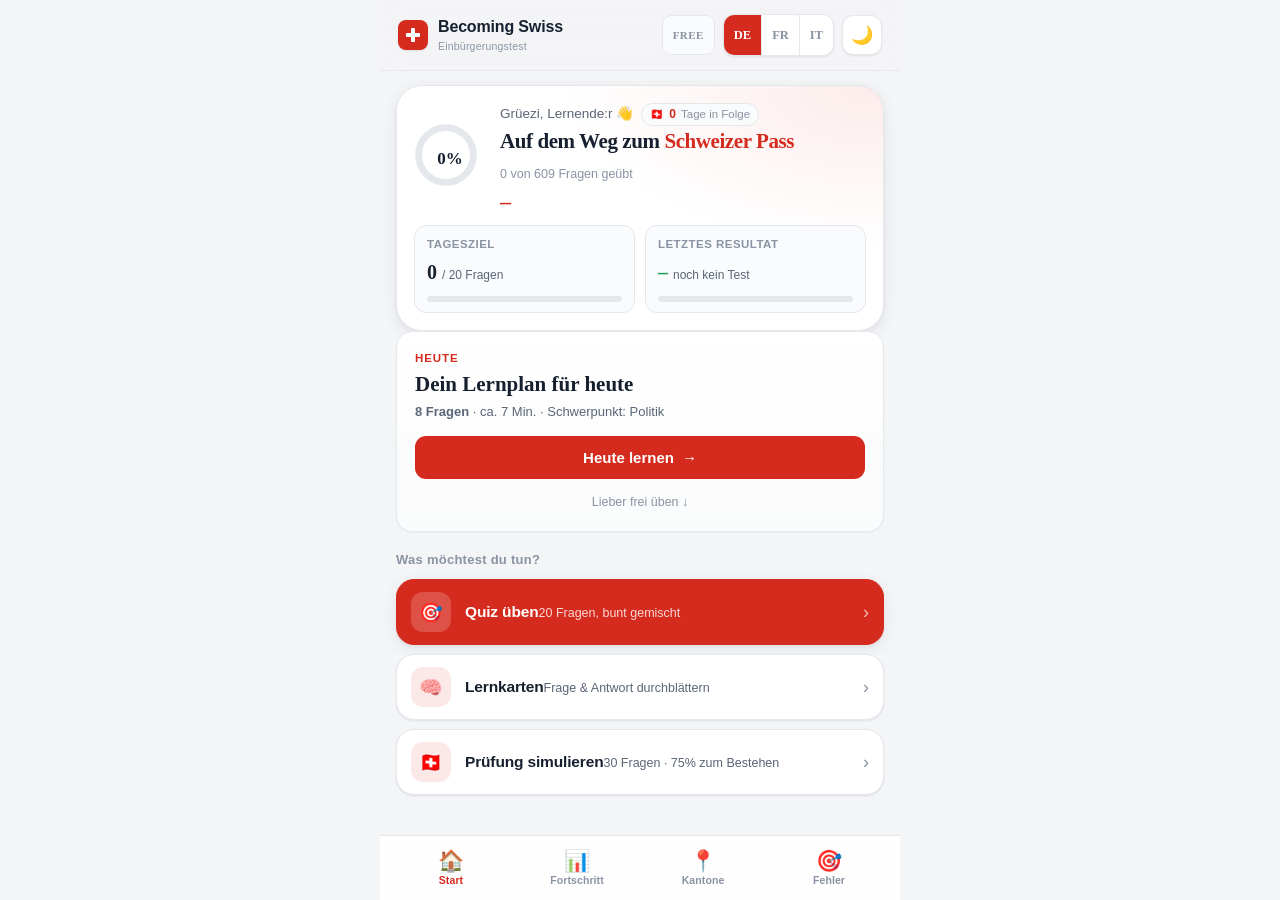
==== commit d3b1d368: "Add files via upload" ====
--- a/index.html
+++ b/index.html
@@ -1,2505 +1,2523 @@
-<!DOCTYPE html>
-<html lang="de">
-<head>
-<meta charset="UTF-8">
-<meta name="viewport" content="width=device-width, initial-scale=1.0, viewport-fit=cover">
-<title>Becoming Swiss — Einbürgerungstest</title>
-<link rel="manifest" href="manifest.json">
-<meta name="theme-color" content="#D52B1E">
-<meta name="apple-mobile-web-app-capable" content="yes">
-<meta name="apple-mobile-web-app-status-bar-style" content="default">
-<meta name="apple-mobile-web-app-title" content="Becoming Swiss">
-<link rel="apple-touch-icon" href="icon-192.png">
-<style>
-/* ============================================================
-   BECOMING SWISS · Redesign
-   Ästhetik: Schweizer Verwaltungs-Präzision × moderne Lernapp
-   Reines HTML/CSS/JS · keine Libraries · Mobile-first
-   ============================================================ */
-
-/* ---------- FONTS (system-nah, aber charaktervoll) ----------
-   Display: kräftige Grotesk für Zahlen/Headlines
-   Body:    humanistische Sans für sehr gute Lesbarkeit       */
-@import url('https://fonts.googleapis.com/css2?family=Fraunces:opsz,wght@9..144,500;9..144,600;9..144,700&family=Outfit:wght@300;400;500;600;700&display=swap');
-
-/* ============================================================
-   1) DESIGN TOKENS  ·  CSS-Variablen (Light + Dark)
-   ============================================================ */
-:root{
-  /* Marke */
-  --swiss-red:#D52B1E;
-  --swiss-red-dark:#B41F14;
-  --swiss-red-soft:#FBE9E7;
-
-  /* Neutrale — Light Mode */
-  --bg:#F4F5F7;          /* App-Hintergrund hellgrau */
-  --surface:#FFFFFF;     /* Karten */
-  --surface-2:#FAFBFC;   /* zarte Fläche */
-  --border:#E4E7EC;      /* Linien */
-  --border-strong:#D0D5DD;
-  --text:#16202E;        /* dunkelblau-grau */
-  --text-2:#5A6577;      /* sekundär */
-  --text-3:#8A93A3;      /* tertiär */
-
-  /* Semantik */
-  --green:#1F9D55;
-  --green-soft:#E7F6EE;
-  --amber:#D98A00;
-  --amber-soft:#FCF1DC;
-
-  /* Form */
-  --radius:18px;
-  --radius-sm:12px;
-  --radius-lg:26px;
-  --shadow-sm:0 1px 2px rgba(16,32,46,.06), 0 1px 3px rgba(16,32,46,.04);
-  --shadow:0 4px 16px rgba(16,32,46,.07), 0 2px 4px rgba(16,32,46,.04);
-  --shadow-lg:0 18px 48px rgba(16,32,46,.12);
-
-  --ff-display:'Fraunces', Georgia, serif;
-  --ff-body:'Outfit', -apple-system, BlinkMacSystemFont, sans-serif;
-
-  --maxw:520px;
-  --ease:cubic-bezier(.4,.0,.2,1);
-}
-
-/* Dark Mode — gedämpftes Dunkelblau, Rot bleibt Akzent */
-[data-theme="dark"]{
-  --bg:#0E141B;
-  --surface:#161E28;
-  --surface-2:#1C2530;
-  --border:#27313D;
-  --border-strong:#33404E;
-  --text:#EAEEF3;
-  --text-2:#9AA7B6;
-  --text-3:#6B7889;
-  --swiss-red:#F2473A;        /* leicht aufgehellt für Kontrast */
-  --swiss-red-dark:#D52B1E;
-  --swiss-red-soft:#2A1715;
-  --green:#34C77B;
-  --green-soft:#13241C;
-  --amber:#E8A53A;
-  --amber-soft:#2A2113;
-  --shadow-sm:0 1px 2px rgba(0,0,0,.4);
-  --shadow:0 6px 20px rgba(0,0,0,.45);
-  --shadow-lg:0 20px 50px rgba(0,0,0,.6);
-}
-
-/* ============================================================
-   2) RESET & BASE
-   ============================================================ */
-*,*::before,*::after{box-sizing:border-box;margin:0;padding:0}
-html{-webkit-text-size-adjust:100%}
-body{
-  font-family:var(--ff-body);
-  background:var(--bg);
-  color:var(--text);
-  line-height:1.5;
-  min-height:100vh;
-  min-height:100dvh;
-  -webkit-font-smoothing:antialiased;
-  transition:background .35s var(--ease), color .35s var(--ease);
-}
-button{font-family:inherit;cursor:pointer;border:none;background:none;color:inherit}
-::selection{background:var(--swiss-red);color:#fff}
-
-/* App-Rahmen: zentriert, mobil-first */
-.app{
-  max-width:var(--maxw);
-  margin:0 auto;
-  min-height:100vh;
-  min-height:100dvh;
-  display:flex;
-  flex-direction:column;
-  position:relative;
-  background:var(--bg);
-}
-
-/* ============================================================
-   3) TOPBAR  ·  Marke + Theme-Toggle
-   ============================================================ */
-.topbar{
-  position:sticky;top:0;z-index:50;
-  display:flex;align-items:center;justify-content:space-between;
-  padding:14px 18px;
-  background:color-mix(in srgb, var(--bg) 82%, transparent);
-  backdrop-filter:saturate(180%) blur(12px);
-  -webkit-backdrop-filter:saturate(180%) blur(12px);
-  border-bottom:1px solid var(--border);
-}
-.brand{display:flex;align-items:center;gap:10px;font-weight:600;letter-spacing:-.01em}
-.brand .flag{
-  width:30px;height:30px;border-radius:8px;
-  background:var(--swiss-red);
-  display:grid;place-items:center;flex-shrink:0;
-  box-shadow:var(--shadow-sm);
-}
-/* CSS-Schweizerkreuz (kein Emoji, gestochen scharf) */
-.cross{position:relative;width:16px;height:16px}
-.cross::before,.cross::after{content:"";position:absolute;background:#fff;border-radius:1px}
-.cross::before{left:6px;top:1px;width:4px;height:14px}
-.cross::after{left:1px;top:6px;width:14px;height:4px}
-.brand-name{font-size:16px}
-.brand-name small{display:block;font-size:10.5px;color:var(--text-3);font-weight:400;letter-spacing:.02em}
-
-.icon-btn{
-  width:40px;height:40px;border-radius:11px;
-  display:grid;place-items:center;
-  background:var(--surface);border:1px solid var(--border);
-  color:var(--text-2);font-size:18px;
-  transition:transform .15s var(--ease), border-color .15s;
-  box-shadow:var(--shadow-sm);
-}
-.icon-btn:active{transform:scale(.93)}
-.icon-btn:hover{border-color:var(--border-strong)}
-
-/* Selettore lingua DE/FR/IT */
-.topbar-right{display:flex;align-items:center;gap:8px}
-.lang-switch{display:flex;background:var(--surface);border:1px solid var(--border);border-radius:11px;overflow:hidden;box-shadow:var(--shadow-sm)}
-.lang-switch button{padding:8px 10px;font-size:12.5px;font-weight:700;color:var(--text-3);font-family:var(--ff-display);transition:background .15s,color .15s;border-right:1px solid var(--border)}
-.lang-switch button:last-child{border-right:none}
-/* ============================================================
-   FLASHCARDS  ·  Flip-Karte + Bewertung + Fortschritt
-   ============================================================ */
-.fc-stats{display:grid;grid-template-columns:repeat(4,1fr);gap:6px;margin-bottom:10px}
-.fc-stat{background:var(--surface);border:1px solid var(--border);border-radius:var(--radius-sm);padding:7px 4px;text-align:center;box-shadow:var(--shadow-sm)}
-.fc-stat .n{font-family:var(--ff-display);font-weight:700;font-size:17px;line-height:1}
-.fc-stat .l{font-size:10px;color:var(--text-3);font-weight:600;margin-top:3px;letter-spacing:.02em}
-.fc-stat.t-today .n{color:var(--swiss-red)}
-.fc-stat.t-master .n{color:var(--green)}
-.fc-stat.t-repeat .n{color:var(--amber)}
-
-.fc-progress{height:5px;border-radius:99px;background:var(--border);overflow:hidden;margin-bottom:12px}
-.fc-progress>i{display:block;height:100%;background:var(--swiss-red);border-radius:99px;transition:width .35s var(--ease)}
-
-/* Flip-Karte */
-.fc-scene{perspective:1400px;-webkit-perspective:1400px;margin-bottom:12px}
-.fc-card{position:relative;width:100%;height:32vh;min-height:180px;max-height:280px;cursor:pointer;
-  transform-style:preserve-3d;-webkit-transform-style:preserve-3d;
-  transition:transform .5s var(--ease);-webkit-transition:-webkit-transform .5s var(--ease);
-  transform-origin:center}
-.fc-card.flipped{transform:rotateY(180deg);-webkit-transform:rotateY(180deg)}
-.fc-face{position:absolute;inset:0;width:100%;height:100%;
-  backface-visibility:hidden;-webkit-backface-visibility:hidden;
-  border-radius:var(--radius-lg);padding:20px 18px;
-  display:flex;flex-direction:column;box-shadow:var(--shadow);overflow-y:auto}
-.fc-front{background:linear-gradient(150deg,var(--fc-ac,var(--swiss-red)),color-mix(in srgb,var(--fc-ac,var(--swiss-red)) 78%, #000));border:none;align-items:center;justify-content:center;text-align:center}
-.fc-front .fc-tag{background:rgba(255,255,255,.22);color:#fff;border:none}
-.fc-front .fc-q{color:#fff}
-.fc-front .fc-hint{color:rgba(255,255,255,.85)}
-.fc-back{background:var(--fc-bg,var(--surface));border:1px solid var(--border);border-left:5px solid var(--fc-ac,var(--swiss-red));transform:rotateY(180deg);-webkit-transform:rotateY(180deg)}
-.fc-back .fc-a-label{color:var(--fc-ac,var(--swiss-red))}
-.fc-back .fc-a{color:#1a1a1a}
-.fc-back .fc-expl,.fc-back .fc-kanton{color:#333}
-.fc-tag{display:inline-block;font-size:10.5px;font-weight:700;letter-spacing:.05em;text-transform:uppercase;
-  color:var(--swiss-red);background:var(--swiss-red-soft);padding:4px 10px;border-radius:99px;margin-bottom:12px;align-self:center}
-.fc-q{font-family:var(--ff-display);font-size:20px;line-height:1.28;font-weight:600;letter-spacing:-.01em}
-.fc-hint{margin-top:14px;font-size:12px;color:var(--text-3);display:flex;align-items:center;gap:6px}
-.fc-a-label{font-size:11px;font-weight:700;letter-spacing:.05em;text-transform:uppercase;color:var(--green);margin-bottom:4px}
-.fc-a{font-family:var(--ff-display);font-size:19px;font-weight:600;line-height:1.28;margin-bottom:10px}
-.fc-expl{font-size:13.5px;color:var(--text-2);line-height:1.5;margin-bottom:10px}
-.fc-kanton{font-size:12px;color:var(--text-3);margin-top:auto;padding-top:10px;border-top:1px solid var(--border)}
-.fc-kanton b{color:var(--text-2)}
-
-/* Bewertungs-Buttons — farbig (Schwer=rot, Mittel=gelb, Einfach=grün) */
-.fc-rate{display:grid;grid-template-columns:repeat(3,1fr);gap:8px}
-.fc-rate button{display:flex;flex-direction:column;align-items:center;gap:3px;padding:11px 6px;border-radius:var(--radius);
-  font-weight:700;font-size:13px;box-shadow:var(--shadow-sm);transition:transform .12s var(--ease),filter .15s}
-.fc-rate button:active{transform:scale(.96)}
-.fc-rate button .e{font-size:22px}
-.fc-rate button .ar{font-size:18px;font-weight:800;line-height:1;margin-top:1px;opacity:.7}
-.fc-rate .hard{background:var(--swiss-red-soft);border:1.5px solid var(--swiss-red);color:var(--swiss-red)}
-.fc-rate .mid{background:var(--amber-soft);border:1.5px solid var(--amber);color:var(--amber)}
-.fc-rate .easy{background:var(--green-soft);border:1.5px solid var(--green);color:var(--green)}
-.fc-rate button:hover{filter:brightness(.97)}
-.fc-rate[hidden]{display:none}
-.fc-flip-hint{text-align:center;color:var(--text-3);font-size:12.5px;margin-top:10px}
-.fc-done{text-align:center;padding:50px 20px}
-.fc-done .big{font-size:54px;margin-bottom:12px}
-.fc-done h3{font-family:var(--ff-display);font-size:22px;font-weight:700;margin-bottom:6px}
-.fc-done p{color:var(--text-2);font-size:14px;margin-bottom:20px}
-
-.lang-switch button.active{background:var(--swiss-red);color:#fff}
-
-/* Badge FREE / PRO */
-.pro-badge{font-family:var(--ff-display);font-weight:700;font-size:11px;letter-spacing:.04em;
-  padding:7px 10px;border-radius:9px;background:var(--surface-2);color:var(--text-3);border:1px solid var(--border);cursor:pointer}
-.pro-badge.is-pro{background:linear-gradient(135deg,#F5C518,#E0A800);color:#3A2A00;border-color:transparent}
-
-/* Lucchetto cantoni bloccati */
-.canton-btn.locked{opacity:.62}
-.canton-btn .lock{margin-left:auto;font-size:14px;color:var(--text-3)}
-
-/* Modal Pro */
-.modal{position:fixed;inset:0;z-index:80;display:none;align-items:flex-end;justify-content:center;
-  background:rgba(8,14,20,.5);backdrop-filter:blur(3px);-webkit-backdrop-filter:blur(3px)}
-.modal.show{display:flex;animation:fade .25s var(--ease)}
-.modal-card{background:var(--surface);width:100%;max-width:var(--maxw);
-  border-top-left-radius:var(--radius-lg);border-top-right-radius:var(--radius-lg);
-  padding:26px 22px calc(26px + env(safe-area-inset-bottom));box-shadow:var(--shadow-lg);text-align:center;
-  animation:sheetUp .35s var(--ease)}
-@keyframes sheetUp{from{transform:translateY(40px)}to{transform:none}}
-.modal-card .crown{font-size:40px}
-.modal-card h3{font-family:var(--ff-display);font-size:22px;font-weight:700;margin:6px 0 8px}
-.modal-card p{color:var(--text-2);font-size:14.5px;line-height:1.55;margin-bottom:18px}
-/* Pro-Modal: schlankere Variante */
-.pro-modal-slim{padding:20px 20px calc(20px + env(safe-area-inset-bottom))}
-.pro-modal-slim .crown{font-size:32px}
-.pro-modal-slim h3{font-size:19px;line-height:1.25;margin:4px 0 6px}
-.pro-modal-slim>p{font-size:13.5px;line-height:1.45;margin-bottom:14px}
-.pro-perks{text-align:left;background:var(--surface-2);border:1px solid var(--border);border-radius:var(--radius-sm);padding:11px 14px;margin-bottom:14px}
-.pro-perks div{display:flex;align-items:center;gap:9px;font-size:13.5px;padding:3px 0}
-.pro-perks .ck{color:var(--green);font-weight:700;flex-shrink:0}
-.pro-readiness{display:flex;align-items:center;gap:10px;background:var(--surface-2);
-  border:1px solid var(--border);border-radius:var(--radius-sm);padding:10px 12px;margin-bottom:12px}
-.pro-readiness-now,.pro-readiness-goal{flex:1;display:flex;flex-direction:column;gap:1px;min-width:0;text-align:left}
-.pro-readiness-now span,.pro-readiness-goal span{font-size:10.5px;font-weight:600;color:var(--text-3);
-  text-transform:uppercase;letter-spacing:.05em}
-.pro-readiness-now b{font-family:'Fraunces',serif;font-size:19px;font-weight:600;color:var(--swiss-red);line-height:1.1}
-.pro-readiness-goal b{font-family:'Fraunces',serif;font-size:19px;font-weight:600;color:var(--green,#22a06b);line-height:1.1}
-.pro-readiness-arrow{font-size:17px;color:var(--text-3);font-weight:700;flex-shrink:0}
-.pro-note{font-size:11.5px;color:var(--text-3);margin:10px 0 0;text-align:center}
-.pro-demo{font-size:10.5px;color:var(--text-3);margin:4px 0 0;text-align:center;opacity:.7}
-
-/* ============================================================
-   4) SCREEN-CONTAINER & SCROLL
-   ============================================================ */
-.screen{flex:1;padding:14px 16px 92px;animation:fade .3s var(--ease)}
-.screen[hidden]{display:none}
-@keyframes fade{from{opacity:0;transform:translateY(6px)}to{opacity:1;transform:none}}
-
-.section-title{
-  font-family:var(--ff-display);
-  font-size:13px;font-weight:600;letter-spacing:.08em;text-transform:uppercase;
-  color:var(--text-3);margin:16px 4px 9px;
-}
-.section-title:first-child{margin-top:4px}
-
-/* ============================================================
-   5) KARTEN  ·  Basis-Komponente
-   ============================================================ */
-.card{
-  background:var(--surface);
-  border:1px solid var(--border);
-  border-radius:var(--radius);
-  box-shadow:var(--shadow-sm);
-}
-.card-pad{padding:18px}
-
-/* ---------- HERO / Begrüssung (Startseite) ---------- */
-.hero{
-  background:
-    radial-gradient(120% 120% at 100% 0%, color-mix(in srgb,var(--swiss-red) 9%, var(--surface)) 0%, var(--surface) 55%);
-  border:1px solid var(--border);
-  border-radius:var(--radius-lg);
-  padding:17px;
-  box-shadow:var(--shadow);
-  position:relative;overflow:hidden;
-}
-.hero .greet{font-size:13.5px;color:var(--text-2);font-weight:500}
-.greet-row{display:flex;align-items:center;gap:8px;flex-wrap:wrap}
-.streak-chip{display:inline-flex;align-items:center;gap:5px;font-size:12px;font-weight:600;
-  color:var(--text-2);background:var(--surface-2);border:1px solid var(--border);
-  border-radius:99px;padding:2px 8px;line-height:1.4;white-space:nowrap}
-.streak-chip .streak-flag{font-size:11px}
-.streak-chip .streak-num{color:var(--swiss-red);font-weight:700}
-.streak-chip .streak-lbl{color:var(--text-3);font-weight:500;font-size:11.5px}
-.hero-top{display:flex;align-items:center;gap:14px}
-.hero-head{flex:1;min-width:0}
-.hero-head h1{font-size:18px;line-height:1.12;margin:2px 0 3px}
-.readiness{display:flex;align-items:baseline;gap:7px;margin-top:5px;line-height:1.2;flex-wrap:wrap}
-.readiness-pct{font-family:'Fraunces',serif;font-size:22px;font-weight:600;color:var(--swiss-red);letter-spacing:-.01em}
-.readiness-label{font-size:12.5px;font-weight:600;color:var(--text-2)}
-.readiness.ready .readiness-pct{color:var(--green,#22a06b)}
-.readiness.safe .readiness-pct{color:var(--green,#22a06b)}
-.readiness.notyet .readiness-pct{color:var(--swiss-red)}
-.readiness.early .readiness-pct{color:var(--text-3);font-size:14px;font-weight:500;font-family:inherit}
-.today-card{position:relative;background:linear-gradient(180deg,var(--surface) 0%,var(--surface-2) 100%);
-  border:1px solid var(--border);border-radius:16px;padding:18px 18px 16px;margin:0 0 18px;
-  box-shadow:0 1px 2px rgba(0,0,0,.04);}
-.today-card .today-eyebrow{font-size:11.5px;font-weight:700;letter-spacing:.08em;text-transform:uppercase;
-  color:var(--swiss-red);margin-bottom:4px}
-.today-card .today-title{font-family:'Fraunces',serif;font-size:21px;line-height:1.2;font-weight:600;
-  color:var(--text-1);margin:0 0 6px}
-.today-card .today-meta{font-size:13px;color:var(--text-2);line-height:1.45;margin-bottom:14px}
-.today-card .today-meta b{color:var(--text-1);font-weight:600}
-.today-card .today-btn{display:flex;align-items:center;justify-content:center;gap:8px;width:100%;
-  background:var(--swiss-red);color:#fff;border:none;font-size:15px;font-weight:600;
-  padding:13px 16px;border-radius:11px;cursor:pointer;transition:transform .08s ease,filter .15s ease}
-.today-card .today-btn:active{transform:scale(.98)}
-.today-card .today-btn:hover{filter:brightness(1.05)}
-.today-card .today-done{display:flex;align-items:center;gap:10px;font-size:13.5px;color:var(--text-2)}
-.today-card .today-done .check{width:22px;height:22px;border-radius:50%;background:var(--green,#22a06b);
-  color:#fff;display:flex;align-items:center;justify-content:center;font-size:13px;flex-shrink:0}
-.today-card .today-skip{margin-top:10px;width:100%;background:transparent;border:none;color:var(--text-3);
-  font-size:12.5px;font-weight:500;cursor:pointer;padding:6px}
-.today-card .today-skip:hover{color:var(--text-2)}
-.canton-pro-bar{margin:18px 0 8px;background:var(--surface);border:1px solid var(--border);
-  border-left:3px solid var(--swiss-red);border-radius:13px;padding:14px 16px;
-  box-shadow:var(--shadow-sm)}
-.canton-pro-bar .cpb-line{display:flex;align-items:flex-start;gap:11px;margin-bottom:12px}
-.canton-pro-bar .cpb-icon{font-size:20px;line-height:1;flex-shrink:0;margin-top:1px}
-.canton-pro-bar .cpb-text{flex:1;display:flex;flex-direction:column;gap:3px;min-width:0}
-.canton-pro-bar .cpb-text b{font-size:14.5px;font-weight:600;color:var(--text-1);line-height:1.3}
-.canton-pro-bar .cpb-text span{font-size:12.5px;color:var(--text-2);line-height:1.4}
-.canton-pro-bar .cpb-btn{width:100%;font-size:14px;padding:11px 14px;margin:0}
-.canton-pro-bar .cpb-note{font-size:11px;color:var(--text-3);margin:8px 0 0;text-align:center}
-.canton-pro-bar.highlight{animation:cpbPulse 1.2s ease-out 1}
-@keyframes cpbPulse{
-  0%{box-shadow:var(--shadow-sm),0 0 0 0 rgba(213,43,30,.4)}
-  60%{box-shadow:var(--shadow-sm),0 0 0 10px rgba(213,43,30,0)}
-  100%{box-shadow:var(--shadow-sm),0 0 0 0 rgba(213,43,30,0)}
-}
-.section-sub-title{font-size:13px;font-weight:600;color:var(--text-3);margin:6px 0 10px;
-  letter-spacing:.02em;text-transform:none}
-.pro-hint{position:relative;display:flex;align-items:center;gap:12px;background:var(--surface);
-  border:1px solid var(--border);border-left:3px solid var(--swiss-red);border-radius:13px;
-  padding:14px 16px;margin:18px 0 8px;box-shadow:var(--shadow-sm)}
-.pro-hint .pro-hint-text{flex:1;display:flex;flex-direction:column;gap:3px;min-width:0}
-.pro-hint .pro-hint-text b{font-size:14.5px;font-weight:600;color:var(--text-1);line-height:1.3}
-.pro-hint .pro-hint-text span{font-size:13px;color:var(--text-2);line-height:1.4}
-.pro-hint .pro-hint-cta{flex-shrink:0;font-size:13px;font-weight:600;padding:8px 12px;
-  border-radius:9px;border:1px solid var(--swiss-red);color:var(--swiss-red);background:transparent;
-  box-shadow:none;white-space:nowrap}
-.pro-hint .pro-hint-cta:hover{background:var(--swiss-red);color:#fff}
-.pro-hint .pro-hint-close{position:absolute;top:6px;right:8px;background:transparent;border:none;
-  color:var(--text-3);font-size:18px;line-height:1;cursor:pointer;padding:4px 6px;border-radius:6px}
-.pro-hint .pro-hint-close:hover{color:var(--text-1);background:var(--surface-2)}
-@media (max-width:380px){
-  .pro-hint{flex-direction:column;align-items:stretch}
-  .pro-hint .pro-hint-cta{width:100%}
-}
-.resume-banner{display:flex;align-items:center;justify-content:space-between;gap:10px;flex-wrap:wrap;
-  background:var(--swiss-red-soft);border:1px solid var(--swiss-red);border-radius:var(--radius-sm);
-  padding:10px 12px;margin-bottom:14px;font-size:13.5px;font-weight:600;color:var(--swiss-red)}
-.resume-actions{display:flex;gap:7px}
-.resume-actions button{font-size:12.5px;font-weight:700;padding:7px 12px;border-radius:9px;
-  background:var(--swiss-red);color:#fff;cursor:pointer;position:relative;z-index:2}
-.resume-actions button.ghost{background:transparent;color:var(--swiss-red);border:1px solid var(--swiss-red)}
-.hero h1{
-  font-family:var(--ff-display);
-  font-size:21px;line-height:1.15;font-weight:600;letter-spacing:-.02em;
-  margin:3px 0 12px;
-}
-.hero h1 b{color:var(--swiss-red)}
-
-/* Ringfortschritt (SVG, reine CSS-Steuerung) */
-.progress-row{display:flex;align-items:center;gap:18px}
-.ring{position:relative;width:72px;height:72px;flex-shrink:0}
-.ring svg{transform:rotate(-90deg)}
-.ring .track{fill:none;stroke:var(--border);stroke-width:9}
-.ring .bar{fill:none;stroke:var(--swiss-red);stroke-width:9;stroke-linecap:round;
-  stroke-dasharray:226;stroke-dashoffset:var(--dash,90);
-  transition:stroke-dashoffset 1s var(--ease)}
-.ring .pct{
-  position:absolute;inset:0;display:grid;place-items:center;
-  font-family:var(--ff-display);font-weight:700;font-size:17px;
-}
-.progress-meta{flex:1;min-width:0}
-.progress-meta .label{font-size:12.5px;color:var(--text-3);font-weight:500}
-.progress-meta .value{font-size:15px;font-weight:600;margin-top:1px}
-
-/* Tagesziel + letztes Resultat als Mini-Karten */
-.stat-grid{display:grid;grid-template-columns:1fr 1fr;gap:10px;margin-top:10px}
-.stat{
-  background:var(--surface-2);border:1px solid var(--border);
-  border-radius:var(--radius-sm);padding:10px 12px;
-}
-.stat .k{font-size:11.5px;color:var(--text-3);font-weight:600;letter-spacing:.04em;text-transform:uppercase}
-.stat .v{font-family:var(--ff-display);font-size:20px;font-weight:600;margin-top:4px;display:flex;align-items:baseline;gap:5px}
-.stat .v small{font-size:12px;color:var(--text-2);font-weight:500;font-family:var(--ff-body)}
-.stat.good .v{color:var(--green)}
-
-/* Mini-Fortschrittsbalken (Tagesziel) */
-.mini-bar{height:6px;border-radius:99px;background:var(--border);overflow:hidden;margin-top:9px}
-.mini-bar>i{display:block;height:100%;border-radius:99px;background:var(--swiss-red);width:var(--w,60%)}
-
-/* ============================================================
-   6) AKTIONS-BUTTONS (Startseite-Menü)
-   ============================================================ */
-.actions{display:flex;flex-direction:column;gap:9px;margin-top:4px}
-.action{
-  display:flex;align-items:center;gap:14px;
-  width:100%;text-align:left;
-  background:var(--surface);border:1px solid var(--border);
-  border-radius:var(--radius);padding:12px 14px;
-  box-shadow:var(--shadow-sm);
-  transition:transform .14s var(--ease), border-color .14s, box-shadow .14s;
-}
-.action:hover{border-color:var(--border-strong);box-shadow:var(--shadow)}
-.action:active{transform:scale(.985)}
-.action .ico{
-  width:40px;height:40px;border-radius:12px;flex-shrink:0;
-  display:grid;place-items:center;font-size:19px;
-  background:var(--swiss-red-soft);color:var(--swiss-red);
-}
-.action.primary{background:var(--swiss-red);border-color:var(--swiss-red);color:#fff;box-shadow:var(--shadow)}
-.action.primary .ico{background:rgba(255,255,255,.18);color:#fff}
-.action.primary .sub{color:rgba(255,255,255,.82)}
-.action .txt{flex:1;min-width:0}
-.action .ttl{font-size:15.5px;font-weight:600;letter-spacing:-.01em}
-.action .sub{font-size:12.5px;color:var(--text-2);margin-top:1px}
-.action .chev{color:var(--text-3);font-size:18px;flex-shrink:0}
-.action.primary .chev{color:rgba(255,255,255,.7)}
-
-/* ============================================================
-   7) DASHBOARD  ·  Themen-Fortschritt
-   ============================================================ */
-.topic{
-  display:flex;align-items:center;gap:14px;
-  padding:15px 16px;border-bottom:1px solid var(--border);
-}
-.topic:last-child{border-bottom:none}
-.topic .emoji{
-  width:42px;height:42px;border-radius:12px;flex-shrink:0;
-  display:grid;place-items:center;font-size:19px;background:var(--surface-2);border:1px solid var(--border);
-}
-.topic .info{flex:1;min-width:0}
-.topic .name{font-size:14.5px;font-weight:600;display:flex;justify-content:space-between;align-items:center}
-.topic .name .p{font-family:var(--ff-display);font-weight:700;font-size:15px}
-.bar{height:8px;border-radius:99px;background:var(--border);overflow:hidden;margin-top:8px}
-.bar>i{display:block;height:100%;border-radius:99px;transition:width 1s var(--ease)}
-/* Farbskala nach Niveau */
-.lvl-hi>i{background:var(--green)}
-.lvl-mid>i{background:var(--amber)}
-.lvl-lo>i{background:var(--swiss-red)}
-
-.overall{
-  display:flex;align-items:center;justify-content:space-between;
-  padding:16px 18px;background:var(--surface-2);
-  border:1px solid var(--border);border-radius:var(--radius);margin-bottom:14px;
-}
-.overall .big{font-family:var(--ff-display);font-size:30px;font-weight:700;line-height:1}
-.overall .lbl{font-size:12.5px;color:var(--text-2);margin-top:3px}
-
-/* ============================================================
-   8) QUIZSCREEN
-   ============================================================ */
-.quiz-head{display:flex;align-items:center;justify-content:space-between;gap:12px;margin-bottom:6px}
-.quiz-count{font-family:var(--ff-display);font-weight:600;font-size:15px}
-.quiz-count b{color:var(--swiss-red)}
-.timer{
-  display:flex;align-items:center;gap:6px;font-weight:600;font-size:14px;
-  color:var(--text-2);background:var(--surface);border:1px solid var(--border);
-  padding:6px 12px;border-radius:99px;box-shadow:var(--shadow-sm)
-}
-.timer.warn{color:var(--swiss-red);border-color:var(--swiss-red)}
-.qbar{height:6px;border-radius:99px;background:var(--border);overflow:hidden;margin:10px 0 22px}
-.qbar>i{display:block;height:100%;background:var(--swiss-red);border-radius:99px;transition:width .4s var(--ease)}
-
-.question{
-  font-family:var(--ff-display);
-  font-size:22px;line-height:1.3;font-weight:600;letter-spacing:-.01em;
-  margin-bottom:20px;
-}
-.tag{
-  display:inline-block;font-size:11.5px;font-weight:600;letter-spacing:.05em;text-transform:uppercase;
-  color:var(--swiss-red);background:var(--swiss-red-soft);
-  padding:5px 11px;border-radius:99px;margin-bottom:14px;
-}
-
-/* Antwortkarten */
-.answers{display:flex;flex-direction:column;gap:11px}
-.answer{
-  display:flex;align-items:center;gap:13px;
-  width:100%;text-align:left;
-  background:var(--surface);border:1.5px solid var(--border);
-  border-radius:var(--radius);padding:15px 16px;
-  font-size:15px;font-weight:500;
-  transition:border-color .15s var(--ease), background .15s, transform .1s;
-  box-shadow:var(--shadow-sm);
-}
-.answer:hover{border-color:var(--border-strong)}
-.answer:active{transform:scale(.99)}
-.answer .key{
-  width:30px;height:30px;border-radius:9px;flex-shrink:0;
-  display:grid;place-items:center;font-weight:700;font-size:14px;
-  background:var(--surface-2);border:1px solid var(--border);color:var(--text-2);
-  font-family:var(--ff-display);
-}
-.answer.selected{border-color:var(--swiss-red);background:var(--swiss-red-soft)}
-.answer.selected .key{background:var(--swiss-red);color:#fff;border-color:var(--swiss-red)}
-.answer.correct{border-color:var(--green);background:var(--green-soft)}
-.answer.correct .key{background:var(--green);color:#fff;border-color:var(--green)}
-.answer.wrong{border-color:var(--swiss-red);background:var(--swiss-red-soft)}
-.answer.wrong .key{background:var(--swiss-red);color:#fff;border-color:var(--swiss-red)}
-.answer:disabled{cursor:default}
-
-/* ============================================================
-   9) FEEDBACK  ·  Falsche/Richtige Antwort (Sheet)
-   ============================================================ */
-.sheet{
-  position:fixed;left:0;right:0;bottom:0;z-index:60;
-  max-width:var(--maxw);margin:0 auto;
-  background:var(--surface);
-  border-top-left-radius:var(--radius-lg);border-top-right-radius:var(--radius-lg);
-  border:1px solid var(--border);border-bottom:none;
-  box-shadow:var(--shadow-lg);
-  padding:22px 20px calc(22px + env(safe-area-inset-bottom));
-  transform:translateY(110%);transition:transform .4s var(--ease);
-}
-.sheet.show{transform:translateY(0)}
-.sheet .verdict{display:flex;align-items:center;gap:11px;font-family:var(--ff-display);font-size:21px;font-weight:700}
-.sheet .verdict .badge{width:34px;height:34px;border-radius:10px;display:grid;place-items:center;font-size:18px;color:#fff}
-.sheet.ko .verdict{color:var(--swiss-red)}
-.sheet.ko .badge{background:var(--swiss-red)}
-.sheet.ok .verdict{color:var(--green)}
-.sheet.ok .badge{background:var(--green)}
-.sheet .right-answer{
-  margin-top:14px;padding:13px 15px;border-radius:var(--radius-sm);
-  background:var(--green-soft);border:1px solid color-mix(in srgb,var(--green) 30%, transparent);
-  font-size:14.5px;
-}
-.sheet .right-answer .k{font-size:11.5px;font-weight:600;letter-spacing:.04em;text-transform:uppercase;color:var(--green);display:block;margin-bottom:3px}
-.sheet .right-answer b{font-weight:600}
-.explain{margin-top:13px;font-size:14px;color:var(--text-2);line-height:1.55}
-.explain .lead{font-weight:600;color:var(--text)}
-.bonus{
-  margin-top:12px;padding:12px 14px;border-radius:var(--radius-sm);
-  background:var(--surface-2);border:1px dashed var(--border-strong);
-  font-size:13px;color:var(--text-2);line-height:1.5;
-}
-.bonus .k{font-weight:600;color:var(--text);margin-right:5px}
-
-/* ============================================================
-   10) BUTTONS  ·  primär / sekundär
-   ============================================================ */
-.btn{
-  display:flex;align-items:center;justify-content:center;gap:9px;
-  width:100%;padding:16px;border-radius:var(--radius);
-  font-size:16px;font-weight:600;letter-spacing:-.01em;
-  transition:transform .12s var(--ease), background .15s, box-shadow .15s;
-}
-.btn:active{transform:scale(.985)}
-.btn-primary{background:var(--swiss-red);color:#fff;box-shadow:var(--shadow)}
-.btn-primary:hover{background:var(--swiss-red-dark)}
-.btn-ghost{background:var(--surface);color:var(--text);border:1px solid var(--border);box-shadow:var(--shadow-sm)}
-.btn-ghost:hover{border-color:var(--border-strong)}
-.btn-row{display:flex;gap:11px}
-.sheet .btn{margin-top:18px}
-
-/* ============================================================
-   11) RESULTATSEITE
-   ============================================================ */
-.result-hero{text-align:center;padding:10px 0 4px}
-.result-ring{width:150px;height:150px;margin:8px auto 6px;position:relative}
-.result-ring svg{transform:rotate(-90deg)}
-.result-ring .track{fill:none;stroke:var(--border);stroke-width:11}
-.result-ring .bar{fill:none;stroke-width:11;stroke-linecap:round;stroke-dasharray:402;stroke-dashoffset:var(--dash,120);transition:stroke-dashoffset 1.1s var(--ease)}
-.result-ring.pass .bar{stroke:var(--green)}
-.result-ring.fail .bar{stroke:var(--swiss-red)}
-.result-ring .center{position:absolute;inset:0;display:grid;place-content:center;text-align:center}
-.result-ring .center .s{font-family:var(--ff-display);font-size:40px;font-weight:700;line-height:1}
-.result-ring .center .o{font-size:12px;color:var(--text-3);font-weight:500}
-.verdict-pill{
-  display:inline-flex;align-items:center;gap:8px;
-  font-weight:600;font-size:15px;padding:9px 18px;border-radius:99px;margin-top:4px;
-}
-.verdict-pill.pass{background:var(--green-soft);color:var(--green)}
-.verdict-pill.fail{background:var(--swiss-red-soft);color:var(--swiss-red)}
-
-.weak-chip{
-  display:flex;align-items:center;justify-content:space-between;
-  padding:13px 15px;border-bottom:1px solid var(--border);
-}
-.weak-chip:last-child{border-bottom:none}
-.weak-chip .name{font-weight:600;font-size:14.5px;display:flex;align-items:center;gap:10px}
-.weak-chip .dot{width:9px;height:9px;border-radius:50%}
-.weak-chip .p{font-family:var(--ff-display);font-weight:700;color:var(--swiss-red)}
-
-.rec{
-  display:flex;align-items:center;gap:13px;padding:14px 16px;
-  border-bottom:1px solid var(--border);
-}
-.rec:last-child{border-bottom:none}
-.rec .ico{width:40px;height:40px;border-radius:11px;background:var(--swiss-red-soft);color:var(--swiss-red);display:grid;place-items:center;font-size:18px;flex-shrink:0}
-.rec .t{flex:1}
-.rec .t .a{font-weight:600;font-size:14.5px}
-.rec .t .b{font-size:12.5px;color:var(--text-2)}
-.rec .go{color:var(--text-3);font-size:18px}
-
-/* ============================================================
-   12) KANTONSÜBERSICHT  ·  interaktive Karte
-   ============================================================ */
-.map-wrap{
-  background:var(--surface);border:1px solid var(--border);
-  border-radius:var(--radius);padding:14px;box-shadow:var(--shadow-sm);
-}
-.ch-map{width:100%;height:auto;display:block;max-height:60vh}
-.ch-canton{
-  fill:var(--surface-2);stroke:var(--swiss-red);stroke-width:1.6;stroke-opacity:.85;
-  stroke-linejoin:round;cursor:pointer;transition:fill .18s var(--ease);
-}
-.ch-canton:hover{fill:color-mix(in srgb,var(--swiss-red) 32%, var(--surface-2))}
-.ch-canton:focus{outline:none;fill:color-mix(in srgb,var(--swiss-red) 32%, var(--surface-2))}
-.ch-canton:focus-visible{stroke:var(--swiss-red);stroke-opacity:1;stroke-width:2.2}
-.ch-canton.active{fill:var(--swiss-red);stroke:#fff;stroke-opacity:.9}
-.ch-label{font-family:var(--ff-display);font-size:13px;font-weight:700;fill:var(--text-2);pointer-events:none}
-.ch-canton.active+.ch-label{fill:#fff}
-
-.canton-list{display:grid;grid-template-columns:repeat(2,1fr);gap:11px;margin-top:14px;width:100%}
-.canton-btn{
-  display:flex;align-items:center;gap:9px;width:100%;text-align:left;
-  padding:12px 10px;border-radius:var(--radius-sm);
-  background:var(--surface);border:1px solid var(--border);box-shadow:var(--shadow-sm);
-  transition:border-color .15s,transform .1s;
-}
-.canton-btn:active{transform:scale(.97)}
-.canton-btn:hover{border-color:var(--border-strong)}
-.canton-btn .code{
-  width:32px;height:32px;border-radius:9px;flex-shrink:0;
-  display:grid;place-items:center;font-family:var(--ff-display);font-weight:700;font-size:13px;
-  background:var(--swiss-red-soft);color:var(--swiss-red);
-}
-.canton-btn .nm{flex:1;min-width:0;display:flex;flex-direction:column;align-items:flex-start;text-align:left;font-size:13.5px;font-weight:600;line-height:1.15}
-.canton-btn .nm small{font-size:11px;color:var(--text-3);font-weight:500;margin-top:2px}
-.canton-btn .nm small{display:block;font-size:11px;color:var(--text-3);font-weight:400}
-
-/* ============================================================
-   13) NUR FEHLER ÜBEN
-   ============================================================ */
-.mistake{
-  display:flex;align-items:center;gap:13px;padding:15px 16px;
-  border-bottom:1px solid var(--border);
-}
-.mistake:last-child{border-bottom:none}
-.mistake .badge{
-  width:30px;height:30px;border-radius:8px;flex-shrink:0;display:grid;place-items:center;
-  background:var(--swiss-red-soft);color:var(--swiss-red);font-weight:700;font-size:13px;font-family:var(--ff-display)
-}
-.mistake .m{flex:1;min-width:0}
-.mistake .m .q{font-size:14px;font-weight:600;line-height:1.3}
-.mistake .m .meta{font-size:12px;color:var(--text-3);margin-top:2px;display:flex;gap:8px}
-.mistake .m .meta .topic-tag{color:var(--swiss-red);font-weight:600}
-.empty{text-align:center;padding:48px 20px;color:var(--text-3)}
-.empty .big{font-size:46px;margin-bottom:10px}
-
-/* ============================================================
-   14) BOTTOM-NAV
-   ============================================================ */
-.tabbar{
-  position:fixed;left:0;right:0;bottom:0;z-index:40;
-  max-width:var(--maxw);margin:0 auto;
-  display:grid;grid-template-columns:repeat(4,1fr);
-  background:color-mix(in srgb,var(--surface) 88%, transparent);
-  backdrop-filter:saturate(180%) blur(14px);-webkit-backdrop-filter:saturate(180%) blur(14px);
-  border-top:1px solid var(--border);
-  padding:8px 8px calc(8px + env(safe-area-inset-bottom));
-}
-.tab{display:flex;flex-direction:column;align-items:center;gap:3px;padding:6px 0;color:var(--text-3);transition:color .15s}
-.tab .ti{font-size:21px;line-height:1}
-.tab .tl{font-size:10.5px;font-weight:600;letter-spacing:.01em}
-.tab.active{color:var(--swiss-red)}
-
-/* Hilfsklassen */
-.row-between{display:flex;align-items:center;justify-content:space-between}
-.mt0{margin-top:0}
-.back{display:inline-flex;align-items:center;gap:7px;color:var(--text-2);font-weight:600;font-size:14px;margin-bottom:14px}
-.back:hover{color:var(--text)}
-
-/* ============================================================
-   ACCESSIBILITY & MOBILE
-   ============================================================ */
-/* Sichtbarer Fokus-Ring nur bei Tastatur-Navigation (nicht bei Maus/Touch) */
-:focus-visible{ outline:3px solid var(--swiss-red); outline-offset:2px; border-radius:8px; }
-button:focus:not(:focus-visible){ outline:none; }
-/* Frage-Element bekommt Fokus, soll aber keinen störenden Rahmen zeigen */
-#qText:focus{ outline:none; }
-
-/* Grössere Touch-Ziele (Apple/Google-Richtlinie: min. 44px) */
-.answer{ min-height:52px; }
-.tab{ min-height:48px; }
-.icon-btn,.pro-badge,.lang-switch button{ min-height:40px; }
-.resume-actions button{ min-height:38px; }
-
-/* „nur für Screenreader"-Helfer (visuell versteckt, aber vorlesbar) */
-.sr-only{ position:absolute; width:1px; height:1px; padding:0; margin:-1px; overflow:hidden; clip:rect(0,0,0,0); white-space:nowrap; border:0; }
-
-/* Bewegung reduzieren, wenn das Betriebssystem es wünscht */
-@media (prefers-reduced-motion: reduce){
-  *{ animation-duration:.001ms !important; animation-iteration-count:1 !important; transition-duration:.001ms !important; }
-  .fc-card{ transition:none !important; }
-}
-/* Tastatur-Hinweis nur auf Geräten mit Maus/Tastatur zeigen, nicht auf Touch */
-.kbd-hint{ display:none; text-align:center; color:var(--text-3); font-size:12px; margin-top:14px; }
-@media (hover:hover) and (pointer:fine){ .kbd-hint{ display:block; } }
-
-/* Flashcard: Themen-Auswahl */
-.fc-cat-list{display:grid;grid-template-columns:repeat(2,1fr);gap:11px;margin-top:14px}
-.fc-cat{display:flex;flex-direction:column;align-items:flex-start;gap:6px;padding:16px 14px;
-  border-radius:var(--radius);background:var(--surface);border:1px solid var(--border);
-  box-shadow:var(--shadow-sm);cursor:pointer;transition:border-color .15s,transform .1s;min-height:84px}
-.fc-cat:hover{border-color:var(--swiss-red)}
-.fc-cat:active{transform:scale(.98)}
-.fc-cat .ico{font-size:26px}
-.fc-cat .tx{font-weight:700;font-size:14.5px}
-.fc-cat .ct{font-size:12px;color:var(--text-3);font-weight:600}
-.fc-rate-hint{text-align:center;margin:4px 0 9px;display:flex;flex-direction:column;gap:2px}
-.fc-rate-hint b{font-size:14px;font-weight:700;color:var(--text)}
-.fc-rate-hint span{font-size:11.5px;color:var(--text-3)}
-.fc-rate-hint[hidden]{display:none}
-.lang-note{display:inline-block;font-size:12px;color:var(--text-3);background:var(--surface-2);
-  border:1px solid var(--border);border-radius:8px;padding:4px 9px;margin:-4px 0 14px}
-.lang-note[hidden]{display:none}
-</style>
-</head>
-<body>
-<div class="app">
-
-  <!-- ============ TOPBAR ============ -->
-  <header class="topbar">
-    <div class="brand">
-      <span class="flag"><span class="cross"></span></span>
-      <span class="brand-name">Becoming Swiss
-        <small>Einbürgerungstest</small>
-      </span>
-    </div>
-    <div class="topbar-right">
-      <button class="pro-badge" id="proBadge" onclick="proPrompt()">FREE</button>
-      <div class="lang-switch" id="langSwitch">
-        <button data-l="de" onclick="setLang('de')">DE</button>
-        <button data-l="fr" onclick="setLang('fr')">FR</button>
-        <button data-l="it" onclick="setLang('it')">IT</button>
-      </div>
-      <button class="icon-btn" id="themeToggle" title="Hell / Dunkel" aria-label="Theme wechseln">🌙</button>
-    </div>
-  </header>
-
-  <!-- ============================================================
-       SCREEN 1 · STARTSEITE
-       ============================================================ -->
-  <main class="screen" id="s-home">
-    <!-- Hero: Begrüssung + Ringfortschritt -->
-    <section class="hero">
-      <div class="hero-top">
-        <div class="ring">
-          <svg width="64" height="64" viewBox="0 0 84 84">
-            <circle class="track" cx="42" cy="42" r="36"/>
-            <circle class="bar" id="homeRingBar" cx="42" cy="42" r="36" style="stroke-dashoffset:226"/>
-          </svg>
-          <div class="pct" id="homePct">0%</div>
-        </div>
-        <div class="hero-head">
-          <div class="greet-row">
-            <div class="greet" id="homeGreet">Grüezi, Lernende:r 👋</div>
-            <span class="streak-chip" id="homeStreak" hidden>
-              <span class="streak-flag">🇨🇭</span>
-              <span class="streak-num" id="homeStreakNum">0</span>
-              <span class="streak-lbl" id="homeStreakLbl">Tage in Folge</span>
-            </span>
-          </div>
-          <h1 id="homeTitle">Auf dem Weg zum <b>Schweizer Pass</b></h1>
-          <div class="value" id="homeProgVal" style="font-size:12.5px;color:var(--text-3);font-weight:500">0 von 609 Fragen geübt</div>
-          <div class="readiness" id="homeReadinessRow" hidden>
-            <span class="readiness-pct" id="homeReadinessPct">–</span>
-            <span class="readiness-label" id="homeReadinessLabel"></span>
-          </div>
-        </div>
-      </div>
-
-      <div class="stat-grid">
-        <div class="stat">
-          <div class="k" id="homeGoalLabel">Tagesziel</div>
-          <div class="v"><span id="homeGoalNum">0</span><small id="homeGoalSub">/ 20 Fragen</small></div>
-          <div class="mini-bar"><i id="homeGoalBar" style="--w:0%"></i></div>
-        </div>
-        <div class="stat good" id="homeLastWrap">
-          <div class="k" id="homeLastLabel">Letztes Resultat</div>
-          <div class="v"><span id="homeLastNum">–</span><small id="homeLastSub"></small></div>
-          <div class="mini-bar"><i id="homeLastBar" style="--w:0%;background:var(--green)"></i></div>
-        </div>
-      </div>
-      <!-- versteckt: alter Fortschrittsbalken (Wert steht jetzt im Ring) -->
-      <i id="homeProgBar" style="display:none"></i>
-      <span id="homeProgLabel" style="display:none"></span>
-    </section>
-
-    <!-- Heute-Karte: tägliche Lernreise -->
-    <section class="today-card" id="todayCard">
-      <div class="today-eyebrow" id="todayEyebrow">Heute</div>
-      <h2 class="today-title" id="todayTitle">Dein Lernplan für heute</h2>
-      <div class="today-meta" id="todayMeta">Wird geladen …</div>
-      <button type="button" class="today-btn" id="todayBtn" onclick="startToday()">
-        <span id="todayBtnLabel">Heute lernen</span>
-        <span aria-hidden="true">→</span>
-      </button>
-      <button type="button" class="today-skip" id="todaySkip" onclick="document.getElementById('homeActionsTitle').scrollIntoView({behavior:'smooth',block:'start'})">Lieber frei üben ↓</button>
-    </section>
-
-    <!-- Lernmodi (Duplikate Kantone/Fehler sind in der unteren Leiste) -->
-    <div class="section-sub-title" id="homeActionsTitle">Oder frei üben</div>
-    <div class="resume-banner" id="resumeBanner" hidden>
-      <span id="resumeText">Unterbrochenes Quiz fortsetzen?</span>
-      <div class="resume-actions">
-        <button type="button" id="resumeGo" onclick="doResume()">Fortsetzen</button>
-        <button type="button" id="resumeNo" class="ghost" onclick="dismissResume()">Verwerfen</button>
-      </div>
-    </div>
-    <nav class="actions">
-      <button class="action primary" onclick="startQuiz('zufall')">
-        <span class="ico">🎯</span>
-        <span class="txt"><span class="ttl" id="actQuizTtl">Quiz üben</span><span class="sub" id="actQuizSub">20 Fragen, bunt gemischt</span></span>
-        <span class="chev">›</span>
-      </button>
-      <button class="action" onclick="startFlashcards()">
-        <span class="ico">🧠</span>
-        <span class="txt"><span class="ttl" id="actFlashTtl">Lernkarten</span><span class="sub" id="actFlashSub">Intelligent lernen mit Spaced Repetition</span></span>
-        <span class="chev">›</span>
-      </button>
-      <button class="action" onclick="startQuiz('pruefung')">
-        <span class="ico">🇨🇭</span>
-        <span class="txt"><span class="ttl" id="actExamTtl">Prüfung simulieren</span><span class="sub" id="actExamSub">30 Fragen · 75% zum Bestehen</span></span>
-        <span class="chev">›</span>
-      </button>
-    </nav>
-  </main>
-
-  <!-- ============================================================
-       SCREEN 2 · DASHBOARD
-       ============================================================ -->
-  <main class="screen" id="s-dash" hidden>
-    <a class="back" onclick="go('home')">‹ Übersicht</a>
-    <div class="overall">
-      <div>
-        <div class="big" id="dashAvg">0%</div>
-        <div class="lbl" id="dashAvgLabel">Durchschnitt über alle Themen</div>
-      </div>
-      <div class="ring" style="width:64px;height:64px">
-        <svg width="64" height="64" viewBox="0 0 84 84"><circle class="track" cx="42" cy="42" r="36"/><circle class="bar" id="dashRingBar" cx="42" cy="42" r="36" style="stroke-dashoffset:226"/></svg>
-      </div>
-    </div>
-
-    <div class="section-title mt0" id="dashTopicTitle">Fortschritt nach Thema</div>
-    <div class="card" id="dashTopics"></div>
-    <button class="btn btn-primary" style="margin-top:18px" id="dashWeakBtn" onclick="startQuiz('geschichte')">Schwächstes Thema üben</button>
-  </main>
-
-  <!-- ============================================================
-       SCREEN 3 · QUIZSCREEN
-       ============================================================ -->
-  <main class="screen" id="s-quiz" hidden>
-    <div class="quiz-head">
-      <span class="quiz-count">Frage <b id="qNum">1</b> / <span id="qTotal">20</span></span>
-      <span class="timer" id="timer">⏱ 0:00</span>
-    </div>
-    <div class="qbar"><i id="qBarFill" style="width:0%"></i></div>
-
-    <span class="tag" id="qTag">—</span>
-    <div class="question" id="qText">—</div>
-    <div class="lang-note" id="qLangNote" hidden></div>
-    <div id="qImgWrap" style="margin:-6px 0 18px"></div>
-
-    <div class="answers" id="answers"></div>
-    <p class="kbd-hint" id="kbdHint">Tipp: Tasten 1–4 zum Antworten, Enter für „Weiter"</p>
-
-    <button class="btn btn-primary" style="margin-top:22px" id="nextBtn" onclick="nextQuestion()" hidden>Weiter ›</button>
-  </main>
-
-  <!-- ============================================================
-       SCREEN · FLASHCARDS (intelligenter Lernmodus)
-       ============================================================ -->
-  <main class="screen" id="s-flash" hidden>
-    <a class="back" onclick="go('home')">‹ Übersicht</a>
-
-    <!-- Themen-Auswahl (zuerst sichtbar) -->
-    <div id="fcChoose">
-      <div class="section-title mt0" id="fcChooseTitle">Was möchtest du üben?</div>
-      <div class="fc-cat-list" id="fcCatList"></div>
-    </div>
-
-    <!-- Übungsbereich (erst nach Themenwahl sichtbar) -->
-    <div id="fcPractice" hidden>
-    <!-- Lernfortschritt -->
-    <div class="fc-stats">
-      <div class="fc-stat t-today"><div class="n" id="fcToday">0</div><div class="l" id="fcTodayL">Heute</div></div>
-      <div class="fc-stat"><div class="n" id="fcOpen">0</div><div class="l" id="fcOpenL">Offen</div></div>
-      <div class="fc-stat t-master"><div class="n" id="fcMaster">0</div><div class="l" id="fcMasterL">Beherrscht</div></div>
-      <div class="fc-stat t-repeat"><div class="n" id="fcRepeat">0</div><div class="l" id="fcRepeatL">Wiederholen</div></div>
-    </div>
-    <div class="fc-progress"><i id="fcProgBar" style="width:0%"></i></div>
-
-    <!-- Karte -->
-    <div class="fc-scene">
-      <div class="fc-card" id="fcCard" onclick="flipCard()">
-        <div class="fc-face fc-front">
-          <span class="fc-tag" id="fcTag">—</span>
-          <div class="fc-q" id="fcQuestion">—</div>
-          <div class="fc-hint" id="fcFlipHintFront">👆 Tippen zum Umdrehen</div>
-        </div>
-        <div class="fc-face fc-back">
-          <div class="fc-a-label" id="fcALabel">Antwort</div>
-          <div class="fc-a" id="fcAnswer">—</div>
-          <div class="fc-expl" id="fcExpl" hidden></div>
-          <div class="fc-kanton" id="fcKanton" hidden></div>
-        </div>
-      </div>
-    </div>
-
-    <!-- Bewertung (nur sichtbar wenn umgedreht) -->
-    <div class="fc-rate-hint" id="fcRateHint" hidden><b id="fcRateHintMain">Bewerte die Karte</b><span id="fcRateHintSub">So entscheidet die App, wann du sie wiederholst</span></div>
-    <div class="fc-rate" id="fcRate" hidden>
-      <button class="hard" onclick="rateCard('hard')"><span class="e">😓</span><span id="fcHard">Schwer</span><span class="ar">›</span></button>
-      <button class="mid" onclick="rateCard('mid')"><span class="e">🙂</span><span id="fcMid">Mittel</span><span class="ar">›</span></button>
-      <button class="easy" onclick="rateCard('easy')"><span class="e">😄</span><span id="fcEasy">Einfach</span><span class="ar">›</span></button>
-    </div>
-    <div class="fc-flip-hint" id="fcFlipHint">Drehe die Karte um, um zu bewerten</div>
-    </div><!-- /fcPractice -->
-  </main>
-
-  <!-- ============================================================
-       SCREEN 5 · RESULTATSEITE
-       ============================================================ -->
-  <main class="screen" id="s-result" hidden>
-    <div class="result-hero">
-      <div class="result-ring pass" id="resRing">
-        <svg width="150" height="150" viewBox="0 0 150 150">
-          <circle class="track" cx="75" cy="75" r="64"/>
-          <circle class="bar" cx="75" cy="75" r="64" style="--dash:64"/>
-        </svg>
-        <div class="center"><div class="s">84%</div><div class="o">25 / 30 richtig</div></div>
-      </div>
-      <span class="verdict-pill pass" id="verdictPill">✓ Bestanden</span>
-    </div>
-
-    <div class="section-title" id="weakTitle">Schwache Themen</div>
-    <div class="card" id="weakList"></div>
-
-    <div class="section-title" id="recTitle">Empfohlene Übungen</div>
-    <div class="card" id="recList"></div>
-
-    <div class="btn-row" style="margin-top:20px">
-      <button class="btn btn-ghost" id="resHomeBtn" onclick="go('home')">Zur Startseite</button>
-      <button class="btn btn-primary" id="resAgainBtn" onclick="startQuiz(session.mode||'lernen')">Nochmal</button>
-    </div>
-  </main>
-
-  <!-- ============================================================
-       SCREEN 6 · KANTONSÜBERSICHT (interaktive Karte)
-       ============================================================ -->
-  <main class="screen" id="s-cantons" hidden>
-    <a class="back" onclick="go('home')">‹ Übersicht</a>
-    <div class="section-title mt0" id="cantonPickTitle">Wähle deinen Kanton</div>
-
-    <div class="map-wrap">
-      <svg class="ch-map" id="chMap" viewBox="0 0 460 300" role="img" aria-label="Schweizer Kantone"></svg>
-    </div>
-    <p id="mapNote" style="color:var(--text-3);font-size:11.5px;text-align:center;margin:8px 4px 0">Schematische Karte — tippe auf einen Kanton.</p>
-
-    <div class="section-title">Alle Kantone</div>
-    <div class="canton-list" id="cantonList"></div>
-
-    <!-- Pro-Leiste: ersetzt das Pro-Modal, erscheint nur für Free-User -->
-    <div class="canton-pro-bar" id="cantonProBar" hidden>
-      <div class="cpb-line">
-        <span class="cpb-icon">🔓</span>
-        <div class="cpb-text">
-          <b id="cpbTitle">Alle 26 Kantone freischalten</b>
-          <span id="cpbSub">Mit Pro übst du jeden Kanton — und die volle Prüfung mit 30 Fragen.</span>
-        </div>
-      </div>
-      <button type="button" class="btn btn-primary cpb-btn" id="cpbBuyBtn" onclick="buyPro()">Pro für 9.90 CHF</button>
-      <p class="cpb-note" id="cpbNote">Einmalige Zahlung — kein Abo. Demo — kein echter Kauf.</p>
-    </div>
-  </main>
-
-  <!-- ============================================================
-       SCREEN 7 · NUR FEHLER ÜBEN
-       ============================================================ -->
-  <main class="screen" id="s-mistakes" hidden>
-    <a class="back" onclick="go('home')">‹ Übersicht</a>
-    <div class="row-between" style="margin-bottom:4px">
-      <div class="section-title mt0" id="mistTitle" style="margin:0">Falsch beantwortet</div>
-    </div>
-    <p id="mistDesc" style="color:var(--text-2);font-size:13.5px;margin:0 4px 16px">Diese Fragen hast du zuletzt falsch beantwortet. Übe sie gezielt, bis sie sitzen.</p>
-
-    <div class="card" id="mistakeList"></div>
-
-    <button class="btn btn-primary" style="margin-top:18px" id="practiceAllBtn" onclick="startQuiz('fehler')" hidden>Alle Fehler üben</button>
-  </main>
-
-  <!-- ============ FEEDBACK-SHEET (Screen 4) ============ -->
-  <!-- Slidet von unten ein, wenn im Quiz geantwortet wurde -->
-  <div class="sheet ko" id="sheet" role="status" aria-live="assertive" aria-atomic="true">
-    <div class="verdict"><span class="badge" id="verdictBadge" aria-hidden="true">✕</span><span id="verdictText">Falsch</span></div>
-    <div class="right-answer">
-      <span class="k" id="raLabel">Richtige Antwort</span>
-      <b id="raText">—</b>
-    </div>
-    <div class="explain" id="explainBox" hidden>
-      <span class="lead" id="explainLead">Erklärung. </span><span id="explainText"></span>
-    </div>
-    <div class="bonus" id="bonusBox" hidden><span class="k">💡 <span id="bonusLabel">Zusatzwissen</span></span><span id="bonusText"></span></div>
-    <button class="btn btn-primary" id="sheetBtn" onclick="nextQuestion()">Weiterlernen ›</button>
-  </div>
-
-  <!-- Pro-Modal entfernt — stattdessen kontextuelle Leiste auf der Kantons-Seite (siehe #cantonProBar) -->
-
-  <!-- ============ BOTTOM-NAV ============ -->
-  <nav class="tabbar">
-    <button class="tab active" data-tab="home" onclick="go('home')"><span class="ti">🏠</span><span class="tl">Start</span></button>
-    <button class="tab" data-tab="dash" onclick="go('dash')"><span class="ti">📊</span><span class="tl">Fortschritt</span></button>
-    <button class="tab" data-tab="cantons" onclick="go('cantons')"><span class="ti">📍</span><span class="tl">Kantone</span></button>
-    <button class="tab" data-tab="mistakes" onclick="go('mistakes')"><span class="ti">🎯</span><span class="tl">Fehler</span></button>
-  </nav>
-
-</div>
-
-<script>
-/* ============================================================
-   DATA LAYER  ·  609 domande reali + 26 cantoni (da app v3)
-   ============================================================ */
-const DATA = {"POOL":[{"q":"Come si chiama il piatto tipico svizzero con formaggio fuso?","a":["Raclette","Fondue","Rösti","Tartiflette"],"c":1,"category":"gesellschaft","typ":"bund","kanton":null,"diff":"easy","qDe":"Wie heisst das typische Schweizer Gericht mit geschmolzenem Käse?","qFr":"Quel est le plat typique suisse à base de fromage fondu ?","aFr":["Raclette","Fondue","Rösti","Tartiflette"],"aDe":["Raclette","Fondue","Rösti","Tartiflette"],"fact":"La Fondue è nata nelle Alpi svizzere — i pastori scioglievano il formaggio avanzato con vino bianco per non sprecarlo.","factDe":"Das Fondue stammt aus den Schweizer Alpen — Hirten schmolzen übrig gebliebenen Käse mit Weisswein, um nichts zu verschwenden.","factFr":"La fondue est née dans les Alpes suisses — les bergers faisaient fondre le fromage restant avec du vin blanc pour ne rien gaspiller.","emoji":"🫕"},{"q":"Quale formaggio svizzero ha i buchi caratteristici?","a":["Gruyère","Appenzeller","Emmental","Sbrinz"],"c":2,"category":"gesellschaft","typ":"bund","kanton":null,"diff":"easy","qDe":"Welcher Schweizer Käse hat die charakteristischen Löcher?","qFr":"Quel fromage suisse a les trous caractéristiques ?","aFr":["Gruyère","Appenzeller","Emmentaler","Sbrinz"],"aDe":["Gruyère","Appenzeller","Emmentaler","Sbrinz"],"fact":"I buchi dell'Emmental si formano grazie ai batteri Propionibacterium che producono gas CO2 durante la maturazione.","factDe":"Die Löcher im Emmentaler entstehen während der Gärung — spezielle Bakterien produzieren CO₂, das die charakteristischen Hohlräume bildet.","factFr":"Les trous de l'Emmental se forment grâce aux bactéries Propionibacterium qui produisent du CO₂ pendant la maturation.","emoji":"🧀"},{"q":"Quale di questi è un marchio di cioccolato svizzero?","a":["Ferrero","Cadbury","Milka","Toblerone"],"c":3,"category":"gesellschaft","typ":"bund","kanton":null,"diff":"easy","qDe":"Welches davon ist eine Schweizer Schokoladenmarke?","qFr":"Laquelle de ces marques est une marque de chocolat suisse ?","aFr":["Ferrero","Cadbury","Milka","Toblerone"],"aDe":["Ferrero","Cadbury","Milka","Toblerone"],"fact":"Il Toblerone fu inventato a Berna nel 1908 da Theodor Tobler. La forma triangolare rappresenta il Cervino.","factDe":"Das Toblerone wurde 1908 in Bern von Theodor Tobler erfunden. Die dreieckige Form erinnert an das Matterhorn und die Schweizer Alpen.","factFr":"Le Toblerone fut inventé à Berne en 1908 par Theodor Tobler. La forme triangulaire représente le Cervin."},{"q":"Cos'è il Rösti?","qDe":"Was ist Rösti?","qFr":"Qu'est-ce que les Rösti ?","aFr":["Une pâte","Une soupe","Un plat de pommes de terre","Un dessert"],"aDe":["Eine Pasta","Eine Suppe","Ein Kartoffelgericht","Ein Dessert"],"a":["Una pasta","Una zuppa","Una frittella di patate","Un dolce"],"c":2,"category":"gesellschaft","typ":"bund","kanton":null,"diff":"easy","fact":"Il Rösti era il pasto mattutino dei contadini bernesi — le patate di ieri sera ripassate in padella.","factDe":"Das Rösti war das Frühstück der Berner Bauern — die Kartoffeln vom Vorabend in der Pfanne aufgewärmt. Heute ist es ein nationales Symbol.","factFr":"Le Rösti était le repas matinal des paysans bernois — les pommes de terre de la veille revenues à la poêle.","emoji":"🥔"},{"q":"Quando si mangia tradizionalmente lo Zopf?","a":["A Natale","La domenica mattina","A Capodanno","Ogni sera"],"c":1,"category":"gesellschaft","typ":"bund","kanton":null,"diff":"easy","qDe":"Wann isst man traditionell den Zopf?","qFr":"Quand mange-t-on traditionnellement la tresse (Zopf) ?","aFr":["À Noël","Le dimanche matin","Le jour de l'An","Tous les soirs"],"aDe":["An Weihnachten","Am Sonntagmorgen","An Silvester","Jeden Abend"],"fact":"Lo Zopf è un pane intrecciato svizzero — la treccia simboleggiava la fedeltà tra sposi nel Medioevo.","factDe":"Der Zopf ist ein geflochtenes Schweizer Brot — die Flechte symbolisierte die Treue zwischen Eheleuten. Er wird sonntags morgens mit Butter und Konfitüre gegessen.","factFr":"Le Zopf est un pain tressé suisse — la tresse symbolisait la fidélité conjugale au Moyen Âge."},{"q":"Da quale cantone svizzero viene la Raclette originale?","a":["Berna","Zurigo","Vallese","Ticino"],"c":2,"category":"gesellschaft","typ":"bund","kanton":null,"diff":"medium","qDe":"Aus welchem Schweizer Kanton stammt die originale Raclette?","qFr":"De quel canton suisse est originaire la raclette authentique ?","aFr":["Berne","Zurich","Valais","Tessin"],"aDe":["Bern","Zürich","Wallis","Tessin"],"fact":"La Raclette del Vallese ha il marchio DOP — solo il formaggio prodotto nel Vallese può chiamarsi \"Raclette du Valais\".","factDe":"Das Walliser Raclette hat das DOP-Gütesiegel — nur der im Wallis produzierte Käse darf als echtes Walliser Raclette bezeichnet werden.","factFr":"La Raclette du Valais possède le label AOP — seul le fromage produit en Valais peut s'appeler «Raclette du Valais»."},{"q":"Chi inventò gli Älplermagronen?","a":["Cuochi di città","Pastori alpini","Monaci","Soldati"],"c":1,"category":"gesellschaft","typ":"bund","kanton":null,"diff":"medium","qDe":"Wer erfand die Älplermagronen?","qFr":"Qui a inventé les Älplermagronen ?","aFr":["Des cuisiniers de la ville","Des bergers alpins","Des moines","Des soldats"],"aDe":["Stadtköche","Alphirten","Mönche","Soldaten"],"fact":"Gli Älplermagronen sono pasta con patate, panna e formaggio — i pastori alpini li cucinavano con quello che avevano in quota.","factDe":"Die Älplermagronen entstanden als Resteessen der Alphirten — Pasta, Kartoffeln, Käse und Rahm, mit gebratenen Zwiebeln obendrauf.","factFr":"Les Älplermagronen sont des pâtes avec pommes de terre, crème et fromage — les bergers alpins les cuisinaient avec ce qu'ils avaient en alpage."},{"q":"Da cosa è prodotta la Rivella?","a":["Frutta","Erbe","Siero di latte","Malto"],"c":2,"category":"gesellschaft","typ":"bund","kanton":null,"diff":"medium","qDe":"Woraus wird Rivella hergestellt?","qFr":"À partir de quoi la Rivella est-elle fabriquée ?","aFr":["Fruits","Herbes","Petit-lait","Malt"],"aDe":["Früchten","Kräutern","Molke","Malz"],"fact":"La Rivella è una bevanda svizzera unica al mondo — il siero di latte le dà un sapore leggero e fresco. Il 98% rimane in Svizzera.","factDe":"Rivella ist ein weltweit einzigartiges Schweizer Getränk — die Molke verleiht ihm einen einzigartigen, leichten Geschmack.","factFr":"La Rivella est une boisson suisse unique au monde — le lactosérum lui donne une saveur légère et fraîche. 98% reste en Suisse.","emoji":"🥤"},{"q":"Come si chiama il croissant in Svizzera tedesca?","a":["Kipfel","Hörnchen","Gipfeli","Brezel"],"c":2,"category":"gesellschaft","typ":"bund","kanton":null,"diff":"medium","qDe":"Wie heisst das Croissant in der Deutschschweiz?","qFr":"Comment appelle-t-on le croissant en Suisse alémanique ?","aFr":["Kipferl","Hörnchen","Gipfeli","Brezel"],"aDe":["Kipferl","Hörnchen","Gipfeli","Brezel"],"fact":"Il Gipfeli svizzero è meno burroso del croissant francese — più compatto e con poco burro, perfetto per la colazione.","factDe":"Das Schweizer Gipfeli ist weniger butterig als das französische Croissant — kompakter und mit weniger Fett.","factFr":"Le Gipfeli suisse est moins beurré que le croissant français — plus compact et avec peu de beurre, parfait pour le petit-déjeuner.","emoji":"🥐"},{"q":"Da quale cantone viene la Bündner Gerstensuppe?","a":["Vallese","Ticino","Grigioni","Berna"],"c":2,"category":"gesellschaft","typ":"bund","kanton":null,"diff":"medium","qDe":"Aus welchem Kanton kommt die Bündner Gerstensuppe?","qFr":"De quel canton vient la soupe d'orge des Grisons (Bündner Gerstensuppe) ?","aFr":["Valais","Tessin","Grisons","Berne"],"aDe":["Wallis","Tessin","Graubünden","Bern"],"fact":"La zuppa d'orzo dei Grigioni è il piatto invernale per eccellenza — orzo, verdure e carne essiccata dei Grigioni.","factDe":"Die Bündner Gerstensuppe ist das Wintergericht schlechthin — Gerste, Gemüse und Bündnerfleisch.","factFr":"La soupe d'orge des Grisons est le plat d'hiver par excellence — orge, légumes et viande séchée des Grisons.","emoji":"🍲"},{"q":"Da quanti anni è segreta la ricetta dell'Appenzeller?","qDe":"Seit wie vielen Jahren ist das Rezept des Appenzellers geheim?","qFr":"Depuis combien d'années la recette de l'Appenzeller est-elle secrète ?","aFr":["100 ans","300 ans","700 ans","50 ans"],"aDe":["100 Jahre","300 Jahre","700 Jahre","50 Jahre"],"a":["100 anni","300 anni","700 anni","50 anni"],"c":2,"category":"gesellschaft","typ":"bund","kanton":null,"diff":"hard","fact":"La salamoia dell'Appenzeller con erbe alpine è custodita segreta da oltre 700 anni — solo 2 persone nel mondo la conoscono.","factDe":"Die Appenzeller Kräutersole wird seit über 700 Jahren geheim gehalten — nur 2 Personen weltweit kennen das genaue Rezept.","factFr":"La saumure de l'Appenzeller aux herbes alpines est gardée secrète depuis plus de 700 ans — seules 2 personnes au monde la connaissent.","emoji":"🌿"},{"q":"Quanto Fendant svizzero viene esportato all'estero?","qDe":"Wie viel Schweizer Fendant wird ins Ausland exportiert?","qFr":"Quelle proportion de Fendant suisse est exportée à l'étranger ?","aFr":["50%","30%","70%","2%"],"aDe":["50%","30%","70%","2%"],"a":["50%","30%","70%","2%"],"c":3,"category":"gesellschaft","typ":"bund","kanton":null,"diff":"hard","fact":"Il Fendant è così amato in Svizzera che il 98% rimane nel paese — quasi impossibile trovarlo all'estero.","factDe":"Der Fendant wird in der Schweiz so geliebt, dass 98% im Land bleiben — ausserhalb der Schweiz fast nicht zu finden.","factFr":"Le Fendant est tellement apprécié en Suisse que 98% reste dans le pays — presque impossible de le trouver à l'étranger.","emoji":"🍷"},{"q":"Dove fu inventata la Fondue Chinoise?","a":["Cina","Francia","Germania","Svizzera"],"c":3,"category":"gesellschaft","typ":"bund","kanton":null,"diff":"hard","qDe":"Wo wurde das Fondue Chinoise erfunden?","qFr":"Où a été inventée la fondue chinoise ?","aFr":["Chine","France","Allemagne","Suisse"],"aDe":["China","Frankreich","Deutschland","Schweiz"],"fact":"La Fondue Chinoise non ha niente di cinese — fu inventata in Svizzera negli anni '50 come alternativa estiva alla fondue di formaggio.","factDe":"Das Fondue Chinoise hat nichts Chinesisches — es wurde in der Schweiz in den 1950er Jahren erfunden.","factFr":"La Fondue Chinoise non ha niente di cinese — fu inventata in Svizzera negli anni '50 come alternativa estiva alla fondue di formaggio.","emoji":"🥢"},{"q":"Quale percentuale di famiglie svizzere usa l'Aromat?","qDe":"Welcher Anteil der Schweizer Haushalte verwendet Aromat?","qFr":"Quelle proportion de ménages suisses utilise Aromat ?","aFr":["30%","50%","10%","90%"],"aDe":["30%","50%","10%","90%"],"a":["30%","50%","10%","90%"],"c":3,"category":"gesellschaft","typ":"bund","kanton":null,"diff":"hard","fact":"L'Aromat di Knorr è il condimento nazionale svizzero — talmente amato che il 90% delle famiglie ce l'ha in cucina.","factDe":"Knorr Aromat ist das Schweizer Nationalgewürz — so beliebt, dass 90% der Haushalte es in der Küche haben.","factFr":"L'Aromat de Knorr est le condiment national suisse — tellement aimé que 90% des familles en ont dans leur cuisine.","emoji":"🧂"},{"q":"In quale anno fu inventata la Zuger Kirschtorte?","a":["1850","1900","1960","1921"],"c":3,"category":"gesellschaft","typ":"bund","kanton":null,"diff":"hard","qDe":"In welchem Jahr wurde die Zuger Kirschtorte erfunden?","qFr":"En quelle année le gâteau aux cerises de Zoug a-t-il été inventé ?","aFr":["1850","1900","1960","1921"],"aDe":["1850","1900","1960","1921"],"fact":"La Zuger Kirschtorte fu creata nel 1921 dal pasticcere Heinrich Höhn a Zugo — oggi è protetta come specialità regionale svizzera.","factDe":"Die Zuger Kirschtorte wurde 1921 vom Konditor Heinrich Höhn in Zug kreiert — Torte mit Kirsch, Mandeln und Buttercreme.","factFr":"La Zuger Kirschtorte fut créée en 1921 par le pâtissier Heinrich Höhn à Zoug — aujourd'hui protégée comme spécialité régionale suisse.","emoji":"🍰"},{"q":"In quale anno fu fondata la Confederazione Svizzera?","a":["1148","1291","1415","1648"],"c":1,"category":"geschichte","typ":"bund","kanton":null,"diff":"easy","qDe":"In welchem Jahr wurde die Schweizerische Eidgenossenschaft gegründet?","qFr":"En quelle année la Confédération suisse a-t-elle été fondée ?","aFr":["1148","1291","1415","1648"],"aDe":["1148","1291","1415","1648"],"fact":"Il Patto federale del 1291 tra Uri, Svitto e Untervaldo è considerato l'atto fondativo della Svizzera — celebrato ogni 1° agosto.","factDe":"Der Bundesbrief von 1291 zwischen Uri, Schwyz und Unterwalden gilt als Gründungsakt der Schweiz — unterzeichnet am 1. August.","factFr":"Le Pacte fédéral de 1291 entre Uri, Schwytz et Unterwald est considéré comme l'acte fondateur de la Suisse — célébré chaque 1er août."},{"q":"Come si chiama la leggenda del tiratore svizzero con la mela?","a":["Ulrich Zwingli","Guglielmo Tell","Nicolas de Flüe","Arnold Winkelried"],"c":1,"category":"geschichte","typ":"bund","kanton":null,"diff":"easy","qDe":"Wie heisst die Legende des Schweizer Schützen mit dem Apfel?","qFr":"Quel est le nom de la légende suisse du tireur à l'arc avec la pomme ?","aFr":["Ulrich Zwingli","Guillaume Tell","Niklaus von Flüe","Arnold Winkelried"],"aDe":["Ulrich Zwingli","Wilhelm Tell","Niklaus von Flüe","Arnold Winkelried"],"fact":"Guglielmo Tell è il simbolo della libertà svizzera — la storia di Tell con la mela è probabilmente leggenda ma è parte identitaria della Svizzera.","factDe":"Wilhelm Tell ist das Symbol der Schweizer Freiheit — die Legende erzählt, dass er einen Pfeil auf einen Apfel auf dem Kopf seines Sohnes schoss.","factFr":"Guillaume Tell est le symbole de la liberté suisse — l'histoire de Tell avec la pomme est probablement une légende mais fait partie de l'identité suisse."},{"q":"Da quando la Svizzera è ufficialmente neutrale?","a":["1648","1815","1914","1945"],"c":1,"category":"geschichte","typ":"bund","kanton":null,"diff":"easy","qDe":"Seit wann ist die Schweiz offiziell neutral?","qFr":"Depuis quand la Suisse est-elle officiellement neutre ?","aFr":["1648","1815","1914","1945"],"aDe":["1648","1815","1914","1945"],"fact":"La neutralità svizzera fu riconosciuta internazionalmente al Congresso di Vienna del 1815 — da allora la Svizzera non partecipa a nessuna guerra.","factDe":"Die Schweizer Neutralität wurde 1815 am Wiener Kongress offiziell anerkannt — nach Jahrhunderten europäischer Konflikte.","factFr":"La neutralité suisse fut reconnue internationalement au Congrès de Vienne de 1815 — depuis lors la Suisse ne participe à aucune guerre.","emoji":"🕊️"},{"q":"In quale città ha sede la Croce Rossa Internazionale?","a":["Zurigo","Berna","Basilea","Ginevra"],"c":3,"category":"geschichte","typ":"bund","kanton":null,"diff":"easy","qDe":"In welcher Stadt hat das Internationale Rote Kreuz seinen Sitz?","qFr":"Dans quelle ville se trouve le siège du Comité international de la Croix-Rouge ?","aFr":["Zurich","Berne","Bâle","Genève"],"aDe":["Zürich","Bern","Basel","Genf"],"fact":"La Croce Rossa fu fondata a Ginevra nel 1863 da Henry Dunant — la croce rossa su sfondo bianco è la bandiera svizzera invertita.","factDe":"Das Rote Kreuz wurde 1863 in Genf von Henri Dunant nach der Schlacht von Solferino gegründet — die Flagge ist das umgekehrte Schweizer Kreuz.","factFr":"La Croix-Rouge fut fondée à Genève en 1863 par Henry Dunant — la croix rouge sur fond blanc est le drapeau suisse inversé."},{"q":"Quale paese europeo ha dato il diritto di voto alle donne per ultimo?","a":["Portogallo","Francia","Grecia","Svizzera"],"c":3,"category":"geschichte","typ":"bund","kanton":null,"diff":"easy","qDe":"Welches europäische Land hat Frauen zuletzt das Wahlrecht gegeben?","qFr":"Quel pays européen a accordé le droit de vote aux femmes en dernier lieu ?","aFr":["Portugal","France","Grèce","Suisse"],"aDe":["Portugal","Frankreich","Griechenland","Schweiz"],"fact":"La Svizzera ha dato il diritto di voto alle donne solo nel 1971 — l'ultimo cantone (Appenzello Interno) ha aspettato fino al 1990!","factDe":"Die Schweiz gab Frauen das Wahlrecht erst 1971 — der letzte Kanton (Appenzell Innerrhoden) folgte erst 1990.","factFr":"La Suisse a accordé le droit de vote aux femmes seulement en 1971 — le dernier canton (Appenzell Rhodes-Intérieures) a attendu jusqu'en 1990!","emoji":"👩"},{"q":"In quale battaglia la Svizzera ottenne la sua indipendenza asburgica?","qDe":"In welcher Schlacht errang die Schweiz ihre Unabhängigkeit von den Habsburgern?","qFr":"Lors de quelle bataille la Suisse a-t-elle conquis son indépendance vis-à-vis des Habsbourg ?","aFr":["Morgarten","Sempach","Morat","Marignan"],"aDe":["Morgarten","Sempach","Murten","Marignano"],"a":["Morgarten","Sempach","Murten","Marignano"],"c":0,"category":"geschichte","typ":"bund","kanton":null,"diff":"medium","fact":"La battaglia di Morgarten del 1315 — 1.500 contadini svizzeri sconfissero 9.000 cavalieri asburgici in una gola di montagna.","factDe":"Die Schlacht von Morgarten 1315 — 1.500 Schweizer Bauern besiegten 9.000 Habsburger Ritter, ein Wendepunkt in der Schweizer Geschichte.","factFr":"La bataille de Morgarten de 1315 — 1500 paysans suisses vainquirent 9000 chevaliers des Habsbourg dans un défilé de montagne.","emoji":"⚔️"},{"q":"In quale anno la Svizzera aderì all'ONU?","qDe":"In welchem Jahr trat die Schweiz der UNO bei?","qFr":"En quelle année la Suisse a-t-elle adhéré à l'ONU ?","aFr":["1945","1963","1986","2002"],"aDe":["1945","1963","1986","2002"],"a":["1945","1963","1986","2002"],"c":3,"category":"geschichte","typ":"bund","kanton":null,"diff":"medium","fact":"La Svizzera è entrata nell'ONU solo nel 2002 — preferiva mantenere la neutralità assoluta. Fu l'ultimo paese europeo ad aderire.","factDe":"Die Schweiz trat der UNO erst 2002 bei — sie wollte ihre absolute Neutralität bewahren und war das letzte europäische Land, das beitrat.","factFr":"La Suisse est entrée à l'ONU seulement en 2002 — elle préférait maintenir sa neutralité absolue. Ce fut le dernier pays européen à adhérer.","emoji":"📜"},{"q":"Quale città è la capitale federale della Svizzera?","a":["Zurigo","Ginevra","Losanna","Berna"],"aDe":["Zürich","Genf","Lausanne","Bern"],"c":3,"category":"geschichte","typ":"bund","kanton":null,"diff":"medium","qDe":"Welche Stadt ist die Bundeshauptstadt der Schweiz?","qFr":"Quelle ville est la capitale fédérale de la Suisse ?","aFr":["Zurich","Genève","Lausanne","Berne"],"fact":"Berna è la capitale federale ma non la città più grande — Zurigo è più grande. Berna fu scelta nel 1848 come compromesso geografico.","factDe":"Bern ist die Bundesstadt, aber nicht die grösste Stadt — Zürich ist grösser. Bern heisst technisch 'Bundesstadt', nicht Hauptstadt.","factFr":"Berne est la capitale fédérale mais pas la plus grande ville — Zurich est plus grande. Berne fut choisie en 1848 comme compromis géographique."},{"q":"In quale anno fu introdotto il franco svizzero?","a":["1798","1850","1901","1934"],"c":1,"category":"geschichte","typ":"bund","kanton":null,"diff":"medium","qDe":"In welchem Jahr wurde der Schweizer Franken eingeführt?","qFr":"En quelle année le franc suisse a-t-il été introduit ?","aFr":["1798","1850","1901","1934"],"aDe":["1798","1850","1901","1934"],"fact":"Il franco svizzero fu introdotto nel 1850 come valuta unica — prima ogni cantone aveva la propria moneta, creando grande confusione.","factDe":"Der Schweizer Franken wurde 1850 eingeführt — zuvor hatte jeder Kanton seine eigene Währung. CHF = Confoederatio Helvetica Franc.","factFr":"Le franc suisse fut introduit en 1850 comme monnaie unique — avant, chaque canton avait sa propre monnaie, créant une grande confusion."},{"q":"Quante lingue ufficiali ha la Svizzera?","a":["2","3","4","5"],"aDe":["2","3","4","5"],"c":2,"category":"geschichte","typ":"bund","kanton":null,"diff":"medium","qDe":"Wie viele Amtssprachen hat die Schweiz?","qFr":"Combien de langues officielles la Suisse compte-t-elle ?","aFr":["2","3","4","5"],"fact":"La Svizzera ha 4 lingue ufficiali: tedesco (63%), francese (23%), italiano (8%) e romancio (0.5%) — un caso unico in Europa.","factDe":"Die Schweiz hat 4 Landessprachen: Deutsch (63%), Französisch (23%), Italienisch (8%) und Rätoromanisch (0,5%) — das einzige Land mit 4 Landessprachen in Europa.","factFr":"La Suisse a 4 langues officielles: allemand (63%), français (23%), italien (8%) et romanche (0,5%) — un cas unique en Europe.","emoji":"🔢"},{"q":"Cosa rappresenta il 1° agosto per la Svizzera?","a":["La fine della Seconda Guerra Mondiale","La Festa Nazionale — commemorazione del Patto del 1291","L'indipendenza dal dominio francese","La fondazione della Croce Rossa"],"c":1,"category":"geschichte","typ":"bund","kanton":null,"diff":"medium","qDe":"Was bedeutet der 1. August für die Schweiz?","qFr":"Que représente le 1er août pour la Suisse ?","aFr":["La fin de la Seconde Guerre mondiale","La fête nationale — commémoration du Pacte fédéral de 1291","L'indépendance de la domination française","La fondation de la Croix-Rouge"],"aDe":["Das Ende des Zweiten Weltkriegs","Der Nationalfeiertag — Gedenken an den Bundesbrief von 1291","Die Unabhängigkeit von der französischen Herrschaft","Die Gründung des Roten Kreuzes"],"fact":"Il 1° agosto è la Festa Nazionale svizzera — commemora il Patto federale del 1291 firmato da Uri, Svitto e Untervaldo. In tutta la Svizzera si accendono fuochi e si sparano fuochi d'artificio.","factDe":"Der 1. August ist der Schweizer Nationalfeiertag — er gedenkt des Bundesbriefes von 1291, unterzeichnet von Uri, Schwyz und Unterwalden. Überall werden Höhenfeuer entzündet und Feuerwerke abgeschossen.","factFr":"Le 1er août est la Fête nationale suisse — elle commémore le Pacte fédéral de 1291 signé par Uri, Schwytz et Unterwald. Des feux de joie et feux d'artifice sont allumés dans toute la Suisse.","emoji":"📜"},{"q":"Quali tre cantoni fondarono la Confederazione nel 1291?","a":["Berna, Zurigo, Ginevra","Uri, Svitto e Untervaldo","Basilea, Lucerna, Zugo","Argovia, Turgovia, Sciaffusa"],"c":1,"category":"geschichte","typ":"bund","kanton":null,"diff":"medium","qDe":"Welche drei Kantone gründeten 1291 die Eidgenossenschaft?","qFr":"Quels sont les trois cantons qui ont fondé la Confédération en 1291 ?","aFr":["Berne, Zurich, Genève","Uri, Schwytz et Unterwald","Bâle, Lucerne, Zoug","Argovie, Thurgovie, Schaffhouse"],"aDe":["Bern, Zürich, Genf","Uri, Schwyz und Unterwalden","Basel, Luzern, Zug","Aargau, Thurgau, Schaffhausen"],"fact":"Uri, Svitto e Untervaldo firmarono il Patto federale il 1° agosto 1291 — alleanza difensiva contro i Duchi d'Austria degli Asburgo. Questi tre cantoni sono chiamati i 'Waldstätten'.","factDe":"Uri, Schwyz und Unterwalden unterzeichneten am 1. August 1291 den Bundesbrief — ein Verteidigungsbündnis gegen die Habsburger. Diese drei Kantone werden «Waldstätten» genannt.","factFr":"Uri, Schwytz et Unterwald signèrent le Pacte fédéral le 1er août 1291 — alliance défensive contre les ducs d'Autriche des Habsbourg. Ces trois cantons sont appelés les «Waldstätten».","emoji":"🤝"},{"q":"Chi era Nicolas de Flüe — patrono della Svizzera?","qDe":"Wer war Niklaus von Flüe — der Schutzpatron der Schweiz?","qFr":"Qui était Nicolas de Flue (Niklaus von Flüe) — le saint patron de la Suisse ?","aFr":["Un général","Un roi","Un ermite pacifique","Un banquier"],"aDe":["Ein General","Ein König","Ein friedlicher Einsiedler","Ein Bankier"],"a":["Un generale","Un re","Un eremita pacifico","Un banchiere"],"c":2,"category":"geschichte","typ":"bund","kanton":null,"diff":"hard","fact":"Nicolas de Flüe (1417-1487) era un contadino diventato eremita — la sua mediazione salvò la Confederazione dalla guerra civile nel 1481.","factDe":"Niklaus von Flüe (1417-1487) war ein Bauer, der Einsiedler wurde — seine Vermittlung von 1481 rettete die Eidgenossenschaft vor dem Zerfall.","factFr":"Nicolas de Flüe (1417-1487) était un paysan devenu ermite — sa médiation sauva la Confédération de la guerre civile en 1481."},{"q":"In quale anno fu adottata la Costituzione federale svizzera moderna?","qDe":"In welchem Jahr wurde die moderne Schweizer Bundesverfassung angenommen?","qFr":"En quelle année la Constitution fédérale suisse moderne a-t-elle été adoptée ?","aFr":["1848","1874","1999","1920"],"aDe":["1848","1874","1999","1920"],"a":["1848","1874","1999","1920"],"c":2,"category":"geschichte","typ":"bund","kanton":null,"diff":"hard","fact":"La Costituzione svizzera attuale fu adottata nel 1999 — introduce il principio di sostenibilità e diritti sociali fondamentali.","factDe":"Die aktuelle Schweizer Bundesverfassung wurde 1999 verabschiedet — sie führt das Nachhaltigkeitsprinzip und neue Grundrechte ein.","factFr":"La Constitution suisse actuelle fut adoptée en 1999 — elle introduit le principe de durabilité et les droits sociaux fondamentaux.","emoji":"⚖️"},{"q":"Quanti Premi Nobel hanno vinto i cittadini svizzeri?","a":["12","28","45","113"],"c":3,"category":"geschichte","typ":"bund","kanton":null,"diff":"hard","qDe":"Wie viele Nobelpreise haben Schweizer Bürger gewonnen?","qFr":"Combien de prix Nobel des citoyens suisses ont-ils remporté ?","aFr":["12","28","45","113"],"aDe":["12","28","45","113"],"fact":"La Svizzera conta 113 Premi Nobel — un record considerando che ha solo 8,7 milioni di abitanti.","factDe":"Die Schweiz zählt 113 Nobelpreisträger — ein Rekord angesichts ihrer nur 8,7 Millionen Einwohner.","factFr":"La Suisse compte 113 Prix Nobel — un record pour un pays de seulement 8,7 millions d'habitants.","emoji":"🏆"},{"q":"Quanti consiglieri federali compongono il governo svizzero?","a":["5","7","9","12"],"aDe":["5","7","9","12"],"c":1,"category":"geschichte","typ":"bund","kanton":null,"diff":"hard","qDe":"Wie viele Bundesräte bilden die Schweizer Regierung?","qFr":"Combien de conseillers fédéraux forment le gouvernement suisse ?","aFr":["5","7","9","12"],"fact":"Il Consiglio federale svizzero è composto da 7 membri — eletti dall'Assemblea federale, governano collegialmente senza un primo ministro.","factDe":"Der Schweizer Bundesrat besteht aus 7 Mitgliedern — von der Bundesversammlung für 4 Jahre gewählt, keine direkte Volkswahl.","factFr":"Le Conseil fédéral suisse est composé de 7 membres — élus par l'Assemblée fédérale, ils gouvernent collégialement sans premier ministre."},{"q":"Qual era il nome della Svizzera in latino?","qDe":"Wie lautete der Name der Schweiz auf Latein?","qFr":"Quel était le nom latin de la Suisse ?","aFr":["Helvetia","Suicia","Alpinia","Confoederatio"],"aDe":["Helvetia","Suicia","Alpinia","Confoederatio"],"a":["Helvetia","Suicia","Alpinia","Confoederatio"],"c":0,"category":"geschichte","typ":"bund","kanton":null,"diff":"hard","fact":"Helvetia è il nome latino della Svizzera — ancora oggi usato su francobolli e monete perché neutro rispetto alle 4 lingue nazionali.","factDe":"Helvetia ist der lateinische Name der Schweiz — noch heute auf Briefmarken und Münzen verwendet, um keine Sprache zu bevorzugen.","factFr":"Helvetia est le nom latin de la Suisse — encore utilisé aujourd'hui sur les timbres et monnaies car neutre par rapport aux 4 langues nationales.","emoji":"🗺️"},{"q":"Perché la Svizzera è famosa per la sua neutralità politica?","a":["Per scelta geografica","Riconosciuta dal Congresso di Vienna nel 1815","Decisione dell'ONU nel 1945","Per via della posizione alpina"],"c":1,"category":"geschichte","typ":"bund","kanton":null,"diff":"hard","qDe":"Warum ist die Schweiz für ihre politische Neutralität bekannt?","qFr":"Pourquoi la Suisse est-elle connue pour sa neutralité politique ?","aFr":["En raison de sa situation géographique","Reconnue au Congrès de Vienne en 1815","Décision de l'ONU en 1945","En raison de sa situation alpine"],"aDe":["Wegen geographischer Lage","Anerkannt am Wiener Kongress 1815","UNO-Entscheid 1945","Wegen der Alpenlage"],"fact":"La neutralità svizzera fu riconosciuta internazionalmente al Congresso di Vienna nel 1815 — dopo secoli di conflitti europei. Permette alla Svizzera di ospitare diplomatici e organizzazioni internazionali.","factDe":"Die Schweizer Neutralität wurde 1815 am Wiener Kongress international anerkannt — nach Jahrhunderten europäischer Kriege. Sie erlaubt der Schweiz, Diplomaten und internationale Organisationen zu beherbergen.","factFr":"La neutralité suisse fut reconnue internationalement au Congrès de Vienne en 1815 — après des siècles de conflits européens. Elle permet à la Suisse d'accueillir diplomates et organisations internationales.","emoji":"📋"},{"q":"Per cosa è famosa la Svizzera nel mondo?","qDe":"Wofür ist die Schweiz weltweit berühmt?","qFr":"Pour quoi la Suisse est-elle mondialement célèbre ?","aFr":["Voitures de sport","Montres de luxe","Mode","Électronique"],"aDe":["Sportwagen","Luxusuhren","Mode","Elektronik"],"a":["Auto sportive","Orologi di lusso","Moda","Elettronica"],"c":1,"category":"geschichte","typ":"bund","kanton":null,"diff":"easy","fact":"La Svizzera produce il 50% di tutti gli orologi di lusso del mondo — Rolex, Patek Philippe, Omega sono tutti marchi svizzeri.","factDe":"Die Schweiz produziert 50% aller Luxusuhren weltweit — Rolex, Patek Philippe, Omega und Swatch kommen alle aus der Schweiz.","factFr":"La Suisse produit 50% de toutes les montres de luxe du monde — Rolex, Patek Philippe, Omega sont tous des marques suisses.","emoji":"⌚"},{"q":"Cosa rappresenta il settore bancario in Svizzera?","a":["Il 2% del PIL","Il 10% del PIL","Il 25% del PIL","Il 60% del PIL"],"c":1,"category":"geschichte","typ":"bund","kanton":null,"diff":"easy","qDe":"Was repräsentiert der Bankensektor in der Schweiz?","qFr":"Que représente le secteur bancaire en Suisse ?","aFr":["2% du PIB","10% du PIB","25% du PIB","60% du PIB"],"aDe":["2% des BIP","10% des BIP","25% des BIP","60% des BIP"],"fact":"Le banche svizzere gestiscono circa un terzo di tutti i patrimoni privati internazionali — Zurigo è una delle capitali finanziarie mondiali.","factDe":"Schweizer Banken verwalten rund ein Drittel aller privaten internationalen Vermögen — das Bankgeheimnis war lange ein wichtiger Faktor.","factFr":"Les banques suisses gèrent environ un tiers de tous les patrimoines privés internationaux — Zurich est l'une des capitales financières mondiales."},{"q":"Quale sport invernale è nato in Svizzera?","qDe":"Welcher Wintersport ist in der Schweiz entstanden?","qFr":"Quel sport d'hiver est né en Suisse ?","aFr":["Ski alpin","Hockey sur glace","Curling","Bobsleigh"],"aDe":["Ski alpin","Eishockey","Curling","Bob"],"a":["Sci alpino","Hockey su ghiaccio","Curling","Bob"],"c":0,"category":"geschichte","typ":"bund","kanton":null,"diff":"easy","fact":"Lo sci alpino moderno nacque in Svizzera — il primo slalom organizzato fu a Mürren nel 1922 dal britannico Arnold Lunn.","factDe":"Der moderne Alpinismus entstand in der Schweiz — der erste organisierte Slalom wurde 1922 in Mürren abgehalten.","factFr":"Le ski alpin moderne est né en Suisse — le premier slalom organisé eut lieu à Mürren en 1922 par le Britannique Arnold Lunn.","emoji":"🎿"},{"q":"Come si chiama il simbolo montano più iconico della Svizzera?","a":["Monte Bianco","Eiger","Cervino","Jungfrau"],"c":2,"category":"geschichte","typ":"bund","kanton":null,"diff":"easy","qDe":"Wie heisst das ikonischste Bergsymbol der Schweiz?","qFr":"Quel est le symbole montagnard le plus emblématique de la Suisse ?","aFr":["Mont Blanc","Eiger","Matterhorn","Jungfrau"],"aDe":["Mont Blanc","Eiger","Matterhorn","Jungfrau"],"fact":"Il Cervino (4.478m) fu scalato per la prima volta nel 1865 — la sua forma piramidale perfetta lo rende il simbolo delle Alpi svizzere.","factDe":"Das Matterhorn (4.478m) wurde 1865 erstmals bestiegen — seine Pyramidenform ist ein Symbol der Schweiz auf Schokolade und Souvenirs.","factFr":"Le Cervin (4478m) fut gravi pour la première fois en 1865 — sa forme pyramidale parfaite en fait le symbole des Alpes suisses."},{"q":"Come si chiama il festival culturale più grande della Svizzera?","a":["Zurich Film Festival","Locarno Film Festival","Basler Fasnacht","Montreux Jazz"],"c":3,"category":"geschichte","typ":"bund","kanton":null,"diff":"easy","qDe":"Wie heisst das grösste Kulturfestival der Schweiz?","qFr":"Quel est le plus grand festival culturel de Suisse ?","aFr":["Zurich Film Festival","Locarno Film Festival","Carnaval de Bâle","Montreux Jazz"],"aDe":["Zurich Film Festival","Locarno Film Festival","Basler Fasnacht","Montreux Jazz"],"fact":"Il Montreux Jazz Festival esiste dal 1967 — fondato da Claude Nobs, ha ospitato Miles Davis, Ray Charles e David Bowie.","factDe":"Das Montreux Jazz Festival ist eines der berühmtesten Musikfestivals der Welt — 1967 von Claude Nobs am Genfersee gegründet.","factFr":"Le Montreux Jazz Festival existe depuis 1967 — fondé par Claude Nobs, il a accueilli Miles Davis, Ray Charles et David Bowie."},{"q":"Quale movimento artistico nacque a Zurigo nel 1916?","qDe":"Welche Kunstbewegung entstand 1916 in Zürich?","qFr":"Quel mouvement artistique est né en 1916 à Zurich ?","aFr":["Surréalisme","Dadaïsme","Futurisme","Cubisme"],"aDe":["Surrealismus","Dadaismus","Futurismus","Kubismus"],"a":["Surrealismo","Dadaismo","Futurismo","Cubismo"],"c":1,"category":"geschichte","typ":"bund","kanton":null,"diff":"medium","fact":"Il Dadaismo nacque al Cabaret Voltaire di Zurigo nel 1916 — Hugo Ball fondò il movimento come protesta contro la Prima Guerra Mondiale.","factDe":"Der Dadaismus entstand 1916 im Cabaret Voltaire in Zürich — Hugo Ball gründete die Bewegung als Reaktion auf den Ersten Weltkrieg.","factFr":"Le Dadaïsme est né au Cabaret Voltaire de Zurich en 1916 — Hugo Ball fonda le mouvement comme protestation contre la Première Guerre mondiale.","emoji":"🎨"},{"q":"Cos'è la \"Röstigraben\" in Svizzera?","qDe":"Was ist der „Röstigraben\" in der Schweiz?","qFr":"Qu'est-ce que le « Röstigraben » en Suisse ?","aFr":["Une variété de fromage","La frontière linguistique IT-FR","La frontière linguistique DE-FR","Une chaîne de montagnes"],"aDe":["Eine Käsesorte","Die Sprachgrenze IT-FR","Die Sprachgrenze DE-FR","Eine Bergkette"],"a":["Un tipo di formaggio","Il confine linguistico IT-FR","Il confine DE-FR","Una catena montuosa"],"c":2,"category":"geschichte","typ":"bund","kanton":null,"diff":"medium","fact":"La Röstigraben è il confine culturale tra Svizzera tedesca e francese — il nome viene dal Rösti che i tedeschi mangiano e i francesi no.","factDe":"Der Röstigraben ist die kulturelle Grenze zwischen der Deutsch- und Westschweiz — mehr als nur eine Sprachgrenze, auch Mentalitätsunterschied.","factFr":"Le Röstigraben est la frontière culturelle entre la Suisse alémanique et romande — le nom vient du Rösti que les Alémaniques mangent et les Romands non."},{"q":"Quante volte ha ospitato la Svizzera le Olimpiadi invernali?","qDe":"Wie oft war die Schweiz Gastgeberin der Olympischen Winterspiele?","qFr":"Combien de fois la Suisse a-t-elle accueilli les Jeux olympiques d'hiver ?","aFr":["Jamais","Une fois","Deux fois","Quatre fois"],"aDe":["Nie","Einmal","Zweimal","Viermal"],"a":["Mai","Una volta","Due volte","Quattro volte"],"c":2,"category":"geschichte","typ":"bund","kanton":null,"diff":"medium","fact":"La Svizzera ha ospitato le Olimpiadi invernali nel 1928 e 1948 entrambe a St. Moritz — una delle stazioni sciistiche più famose al mondo.","factDe":"Die Schweiz hat die Winterolympiade 1928 und 1948 ausgerichtet, beide in St. Moritz — die einzige Stadt, die zweimal Gastgeberin war.","factFr":"La Suisse a accueilli les Jeux olympiques d'hiver en 1928 et 1948, tous deux à St-Moritz — l'une des stations de ski les plus célèbres au monde.","emoji":"🏅"},{"q":"Cos'è la Fasnacht di Basilea?","qDe":"Was ist die Basler Fasnacht?","qFr":"Qu'est-ce que le Carnaval de Bâle (Basler Fasnacht) ?","aFr":["Une foire agricole","Le plus grand carnaval de Suisse","Une fête du vin","Un défilé militaire"],"aDe":["Eine Landwirtschaftsmesse","Der grösste Karneval der Schweiz","Ein Weinfest","Eine Militärparade"],"a":["Una fiera agricola","Il più grande carnevale della Svizzera","Un festival del vino","Una parata militare"],"c":1,"category":"geschichte","typ":"bund","kanton":null,"diff":"medium","fact":"La Fasnacht di Basilea inizia il lunedì dopo le Ceneri — patrimonio UNESCO, dura 72 ore esatte con maschere e lanterne.","factDe":"Die Basler Fasnacht ist seit 2017 UNESCO-Kulturerbe — sie beginnt am Montag nach Aschermittwoch und dauert genau 72 Stunden.","factFr":"La Fasnacht de Bâle commence le lundi après les Cendres — patrimoine UNESCO, elle dure exactement 72 heures avec masques et lanternes.","emoji":"🎭"},{"q":"Quale regista svizzero vinse l'Oscar per il miglior film straniero?","qDe":"Welcher Schweizer Regisseur gewann den Oscar für den besten fremdsprachigen Film?","qFr":"Quel réalisateur suisse a remporté l'Oscar du meilleur film en langue étrangère ?","aFr":["Jean-Luc Godard","Xavier Koller","Alain Tanner","Markus Imhoof"],"aDe":["Jean-Luc Godard","Xavier Koller","Alain Tanner","Markus Imhoof"],"a":["Jean-Luc Godard","Xavier Koller","Alain Tanner","Markus Imhoof"],"c":1,"category":"geschichte","typ":"bund","kanton":null,"diff":"medium","fact":"Xavier Koller vinse l'Oscar nel 1991 con \"Viaggio nella speranza\" — un film sui migranti curdi che attraversano le Alpi svizzere.","factDe":"Xavier Koller gewann 1991 den Oscar mit «Reise der Hoffnung» — ein Film über Migranten aus der Türkei, die versuchen, in die Schweiz zu gelangen.","factFr":"Xavier Koller remporta l'Oscar en 1991 avec «Voyage vers l'espoir» — un film sur des migrants kurdes traversant les Alpes suisses.","emoji":"🎬"},{"q":"Fino a quale età è obbligatoria la scuola in Svizzera?","a":["14 anni","16 anni","18 anni","15 anni"],"c":1,"category":"geschichte","typ":"bund","kanton":null,"diff":"medium","qDe":"Bis zu welchem Alter ist die Schule in der Schweiz obligatorisch?","qFr":"Jusqu'à quel âge la scolarité est-elle obligatoire en Suisse ?","aFr":["14 ans","16 ans","18 ans","15 ans"],"aDe":["14 Jahre","16 Jahre","18 Jahre","15 Jahre"],"fact":"La scuola è obbligatoria in Svizzera fino ai 16 anni — comprende scuola elementare e media. Dopo si sceglie tra liceo, scuola professionale o apprendistato.","factDe":"Die Schule ist in der Schweiz bis zum Alter von 16 Jahren obligatorisch — sie umfasst Primar- und Sekundarstufe. Danach wählt man zwischen Gymnasium, Berufsschule oder Lehre.","factFr":"L'école est obligatoire en Suisse jusqu'à 16 ans — elle comprend l'école primaire et secondaire. Ensuite on choisit entre le lycée, l'école professionnelle ou l'apprentissage.","emoji":"🏫"},{"q":"Qual è il sistema scolastico dopo la scuola obbligatoria in Svizzera?","a":["Solo università","Liceo o formazione professionale (apprendistato)","Scuola militare obbligatoria","Formazione religiosa"],"c":1,"category":"geschichte","typ":"bund","kanton":null,"diff":"medium","qDe":"Wie ist das Bildungssystem nach der obligatorischen Schule in der Schweiz?","qFr":"Comment est structuré le système éducatif après l'école obligatoire en Suisse ?","aFr":["Université uniquement","Lycée ou formation professionnelle (apprentissage)","Service militaire obligatoire","Enseignement religieux"],"aDe":["Nur Universität","Gymnasium oder Berufsbildung (Lehre)","Obligatorischer Militärdienst","Religionsunterricht"],"fact":"Dopo la scuola obbligatoria si sceglie tra liceo (porta all'università) o formazione professionale — circa il 70% dei giovani svizzeri sceglie l'apprendistato, modello apprezzato nel mondo.","factDe":"Nach der obligatorischen Schule wählt man zwischen Gymnasium (führt zur Uni) oder Berufsbildung — rund 70% der Schweizer Jugendlichen wählen die Lehre, ein weltweit bewundertes Modell.","factFr":"Après l'école obligatoire, on choisit entre le lycée (menant à l'université) ou la formation professionnelle — environ 70% des jeunes Suisses choisissent l'apprentissage, un modèle apprécié dans le monde.","emoji":"🎓"},{"q":"Chi scrisse \"Lo spaccone\" — capolavoro della letteratura svizzera?","qDe":"Wer schrieb „Kleider machen Leute\" — ein Meisterwerk der Schweizer Literatur?","qFr":"Qui a écrit « Les gens habillent le peuple » (Kleider machen Leute) — un chef-d'œuvre de la littérature suisse ?","aFr":["Max Frisch","Friedrich Dürrenmatt","Gottfried Keller","Robert Walser"],"aDe":["Max Frisch","Friedrich Dürrenmatt","Gottfried Keller","Robert Walser"],"a":["Max Frisch","Friedrich Dürrenmatt","Gottfried Keller","Robert Walser"],"c":2,"category":"geschichte","typ":"bund","kanton":null,"diff":"hard","fact":"Gottfried Keller (1819-1890) è considerato il più grande narratore svizzero — \"Lo spaccone\" è ancora oggi uno dei romanzi svizzeri più letti.","factDe":"Gottfried Keller (1819-1890) gilt als der grösste Schweizer Erzähler — 'Der grüne Heinrich' ist sein berühmtester Roman.","factFr":"Gottfried Keller (1819-1890) est considéré comme le plus grand conteur suisse — «Le Vert-de-Gris» est encore aujourd'hui l'un des romans suisses les plus lus.","emoji":"📖"},{"q":"Quale strumento musicale è simbolo tradizionale della Svizzera?","a":["Violino","Alphorn","Arpa","Fisarmonica"],"c":1,"category":"geschichte","typ":"bund","kanton":null,"diff":"hard","qDe":"Welches Musikinstrument ist das traditionelle Symbol der Schweiz?","qFr":"Quel instrument de musique est le symbole traditionnel de la Suisse ?","aFr":["Violon","Cor des Alpes","Harpe","Accordéon"],"aDe":["Violine","Alphorn","Harfe","Akkordeon"],"fact":"L'Alphorn (corno delle Alpi) può essere lungo fino a 4 metri — i pastori lo usavano per comunicare tra le valli alpine.","factDe":"Das Alphorn kann bis zu 4 Meter lang sein — Hirten nutzten es zur Kommunikation zwischen Bergen. Heute ist es ein Symbol der Schweiz.","factFr":"Le cor des Alpes peut mesurer jusqu'à 4 mètres — les bergers l'utilisaient pour communiquer entre les vallées alpines."},{"q":"Dove ha sede il CERN — il più grande laboratorio di fisica al mondo?","a":["Zurigo","Berna","Ginevra","Losanna"],"c":2,"category":"geschichte","typ":"bund","kanton":null,"diff":"hard","qDe":"Wo hat das CERN — das grösste Physiklabor der Welt — seinen Sitz?","qFr":"Où se trouve le CERN — le plus grand laboratoire de physique du monde ?","aFr":["Zurich","Berne","Genève","Lausanne"],"aDe":["Zürich","Bern","Genf","Lausanne"],"fact":"Il CERN di Ginevra fu fondato nel 1954 — qui fu inventato il World Wide Web da Tim Berners-Lee nel 1989!","factDe":"Das CERN in Genf wurde 1954 gegründet — hier wurde 1989 das World Wide Web von Tim Berners-Lee erfunden.","factFr":"Le CERN de Genève fut fondé en 1954 — c'est ici que le World Wide Web fut inventé par Tim Berners-Lee en 1989!"},{"q":"Quale città svizzera ospita la fiera d'arte più importante del mondo?","qDe":"Welche Schweizer Stadt beherbergt die wichtigste Kunstmesse der Welt?","qFr":"Quelle ville suisse accueille la plus importante foire d'art du monde ?","aFr":["Zurich","Bâle","Berne","Lausanne"],"aDe":["Zürich","Basel","Bern","Lausanne"],"a":["Zurigo","Basel","Berna","Losanna"],"c":1,"category":"geschichte","typ":"bund","kanton":null,"diff":"hard","fact":"Art Basel è la più importante fiera d'arte moderna al mondo — fondata nel 1970, si tiene anche a Miami e Hong Kong.","factDe":"Art Basel ist die bedeutendste Messe für moderne Kunst der Welt — 1970 in Basel gegründet, findet sie auch in Miami und Hongkong statt.","factFr":"Art Basel est la plus importante foire d'art moderne au monde — fondée en 1970, elle se tient aussi à Miami et Hong Kong."},{"q":"Come si chiama il sistema svizzero di democrazia diretta?","qDe":"Wie heisst das Schweizer System der direkten Demokratie?","qFr":"Comment s'appelle le système suisse de démocratie directe ?","aFr":["République","Fédéralisme","Démocratie directe","Parlementarisme"],"aDe":["Republik","Föderalismus","Direkte Demokratie","Parlamentarismus"],"a":["Repubblica","Federalismo","Democrazia diretta","Parlamentarismo"],"c":2,"category":"geschichte","typ":"bund","kanton":null,"diff":"hard","fact":"La Svizzera è il paese con la democrazia più diretta al mondo — i cittadini votano 4 volte l'anno su iniziative e referendum.","factDe":"Die Schweiz ist das Land mit der direktesten Demokratie der Welt — Bürger stimmen durchschnittlich 4 Mal pro Jahr ab.","factFr":"La Suisse est le pays à la démocratie la plus directe au monde — les citoyens votent 4 fois par an sur des initiatives et référendums.","emoji":"🏛️"},{"q":"Quale festival musicale svizzero è famoso in tutto il mondo?","a":["Oktoberfest","Montreux Jazz","Glastonbury","Coachella"],"c":1,"category":"geschichte","typ":"bund","kanton":null,"diff":"easy","qDe":"Welches Schweizer Musikfestival ist weltbekannt?","qFr":"Quel festival de musique suisse est mondialement connu ?","aFr":["Oktoberfest","Montreux Jazz","Glastonbury","Coachella"],"aDe":["Oktoberfest","Montreux Jazz","Glastonbury","Coachella"],"fact":"Il Montreux Jazz Festival esiste dal 1967 — fondato da Claude Nobs, ha ospitato Miles Davis, Ella Fitzgerald e David Bowie.","factFr":"Il Montreux Jazz Festival esiste dal 1967 — fondato da Claude Nobs, ha ospitato Miles Davis, Ella Fitzgerald e David Bowie.","emoji":"🎷"},{"q":"Quale band rock svizzera è famosa nel mondo hard rock?","qDe":"Welche Schweizer Rockband ist in der Hardrock-Welt berühmt?","qFr":"Quel groupe de rock suisse est célèbre dans le monde du hard rock ?","aFr":["Rammstein","Krokus","Accept","Whitesnake"],"aDe":["Rammstein","Krokus","Accept","Whitesnake"],"a":["Rammstein","Krokus","Accept","Whitesnake"],"c":1,"category":"geschichte","typ":"bund","kanton":null,"diff":"easy","fact":"Krokus è la band rock svizzera più famosa — attiva dal 1975, ha venduto oltre 3 milioni di dischi nel mondo.","factFr":"Krokus è la band rock svizzera più famosa — attiva dal 1975, ha venduto oltre 3 milioni di dischi nel mondo.","emoji":"🎸"},{"q":"Da dove viene il cantante DJ BoBo?","a":["Austria","Germania","Svizzera","Olanda"],"c":2,"category":"geschichte","typ":"bund","kanton":null,"diff":"easy","qDe":"Woher kommt der Sänger DJ BoBo?","qFr":"D'où vient le chanteur DJ BoBo ?","aFr":["Autriche","Allemagne","Suisse","Pays-Bas"],"aDe":["Österreich","Deutschland","Schweiz","Niederlande"],"fact":"DJ BoBo (René Baumann) è nato a Kölliken nel 1968 — uno degli artisti svizzeri più venduti con 15 milioni di dischi.","factFr":"DJ BoBo (René Baumann) è nato a Kölliken nel 1968 — uno degli artisti svizzeri più venduti con 15 milioni di dischi."},{"q":"Quale strumento è tradizionale nelle feste alpine svizzere?","a":["Fisarmonica","Hackbrett","Banjo","Mandolino"],"c":1,"category":"geschichte","typ":"bund","kanton":null,"diff":"easy","qDe":"Welches Instrument ist bei Schweizer Alpenfesten traditionell?","qFr":"Quel instrument est traditionnel lors des fêtes alpines suisses ?","aFr":["Accordéon","Hackbrett (cithare sur table)","Banjo","Mandoline"],"aDe":["Akkordeon","Hackbrett","Banjo","Mandoline"],"fact":"L'Hackbrett è un salterio a percussione tipico delle Alpi svizzere — suonato con bacchettine di legno nelle feste folkloristiche.","factFr":"L'Hackbrett è un salterio a percussione tipico delle Alpi svizzere — suonato con bacchettine di legno nelle feste folkloristiche."},{"q":"Come si chiama la musica folk tradizionale della Svizzera?","a":["Schuhplattler","Ländler","Polka","Mazurka"],"c":1,"category":"geschichte","typ":"bund","kanton":null,"diff":"easy","qDe":"Wie heisst die traditionelle Volksmusik der Schweiz?","qFr":"Comment s'appelle la musique folklorique traditionnelle de la Suisse ?","aFr":["Schuhplattler","Ländler","Polka","Mazurka"],"aDe":["Schuhplattler","Ländler","Polka","Mazurka"],"fact":"Il Ländler è la danza popolare svizzera — in 3/4, ballata nelle feste di paese, è l'antenato del valzer moderno.","factFr":"Il Ländler è la danza popolare svizzera — in 3/4, ballata nelle feste di paese, è l'antenato del valzer moderno."},{"q":"Quale band rock svizzera è famosa per \"Rock You Like a Hurricane\"?","qDe":"Welche Schweizer Rockband ist für „Rock You Like a Hurricane\" berühmt?","qFr":"Quel groupe de rock suisse est célèbre pour « Rock You Like a Hurricane » ?","aFr":["Rammstein","Krokus","Accept","Whitesnake"],"aDe":["Rammstein","Krokus","Accept","Whitesnake"],"a":["Rammstein","Krokus","Accept","Whitesnake"],"c":1,"category":"geschichte","typ":"bund","kanton":null,"diff":"easy","fact":"Krokus è la band rock svizzera più famosa — attiva dal 1975, ha venduto oltre 3 milioni di dischi.","factDe":"Krokus ist die bekannteste Schweizer Rockband — seit 1975 aktiv, hat sie über 3 Millionen Platten verkauft.","factFr":"Krokus è la band rock svizzera più famosa — attiva dal 1975, ha venduto oltre 3 milioni di dischi.","emoji":"🎸"},{"q":"Quale cantante ha vinto l'Eurovision 1988 rappresentando la Svizzera?","qDe":"Welche Sängerin gewann 1988 den Eurovision Song Contest für die Schweiz?","qFr":"Quelle chanteuse a remporté le Concours Eurovision de la chanson en 1988 pour la Suisse ?","aFr":["Lys Assia","Patricia Kaas","Céline Dion","Sandra"],"aDe":["Lys Assia","Patricia Kaas","Céline Dion","Sandra"],"a":["Lys Assia","Patricia Kaas","Celine Dion","Sandra"],"c":2,"category":"geschichte","typ":"bund","kanton":null,"diff":"medium","fact":"Celine Dion vinse l'Eurovision 1988 con \"Ne partez pas sans moi\" — era canadese ma cantò per la Svizzera.","factFr":"Celine Dion vinse l'Eurovision 1988 con \"Ne partez pas sans moi\" — era canadese ma cantò per la Svizzera.","emoji":"🎤"},{"q":"Quale compositore famoso visse a lungo a Triebschen sul lago di Lucerna?","a":["Mozart","Beethoven","Richard Wagner","Brahms"],"c":2,"category":"geschichte","typ":"bund","kanton":null,"diff":"medium","qDe":"Welcher berühmte Komponist lebte lange in Triebschen am Vierwaldstättersee?","qFr":"Quel célèbre compositeur a vécu longtemps à Triebschen sur le lac des Quatre-Cantons ?","aFr":["Mozart","Beethoven","Richard Wagner","Brahms"],"aDe":["Mozart","Beethoven","Richard Wagner","Brahms"],"fact":"Richard Wagner visse a Triebschen dal 1866 al 1872 — qui compose i Maestri Cantori e scrisse la sua autobiografia.","factDe":"Richard Wagner lebte von 1866 bis 1872 in Triebschen — hier komponierte er die «Meistersinger von Nürnberg» und das «Siegfried-Idyll» für seine Frau Cosima.","factFr":"Richard Wagner visse a Triebschen dal 1866 al 1872 — qui compose i Maestri Cantori e scrisse la sua autobiografia."},{"q":"Quale pianista svizzero è considerato uno dei più grandi del XX secolo?","qDe":"Welcher Schweizer Pianist gilt als einer der grössten des 20. Jahrhunderts?","qFr":"Quel pianiste suisse est considéré comme l'un des plus grands du XXe siècle ?","aFr":["Alfred Brendel","Edwin Fischer","Claudio Arrau","Arthur Rubinstein"],"aDe":["Alfred Brendel","Edwin Fischer","Claudio Arrau","Arthur Rubinstein"],"a":["Alfred Brendel","Edwin Fischer","Claudio Arrau","Arthur Rubinstein"],"c":1,"category":"geschichte","typ":"bund","kanton":null,"diff":"medium","fact":"Edwin Fischer (1886-1960) nacque a Basilea — considerato uno dei massimi interpreti di Bach e Beethoven della storia.","factFr":"Edwin Fischer (1886-1960) nacque a Basilea — considerato uno dei massimi interpreti di Bach e Beethoven della storia.","emoji":"🎹"},{"q":"Cosa si celebra il 1° agosto in Svizzera con musica e fuochi?","qDe":"Was wird am 1. August in der Schweiz mit Musik und Feuern gefeiert?","qFr":"Que célèbre-t-on le 1er août en Suisse avec de la musique et des feux ?","aFr":["Le Carnaval","Noël","La fête nationale","Nouvel An"],"aDe":["Fasnacht","Weihnachten","Nationalfeiertag","Neujahr"],"a":["Carnevale","Natale","Festa Nazionale","Capodanno"],"c":2,"category":"geschichte","typ":"bund","kanton":null,"diff":"medium","fact":"Il 1° agosto è la Festa Nazionale svizzera — celebra il Patto del 1291. In tutta la Svizzera ci sono concerti, falò e fuochi.","factFr":"Il 1° agosto è la Festa Nazionale svizzera — celebra il Patto del 1291. In tutta la Svizzera ci sono concerti, falò e fuochi.","emoji":"🎆"},{"q":"Come si chiama l'inno nazionale svizzero?","qDe":"Wie heisst die Schweizer Nationalhymne?","qFr":"Comment s'appelle l'hymne national suisse ?","aFr":["La Marseillaise","O Canada","Psaume suisse (Schweizerpsalm)","Alléluia"],"aDe":["Die Marseillaise","O Canada","Schweizerpsalm","Hallelujah"],"a":["La Marsigliese","O Canada","Rufst du mein Vaterland","Hallelujah"],"c":2,"category":"geschichte","typ":"bund","kanton":null,"diff":"medium","fact":"\"Rufst du mein Vaterland\" è l'inno svizzero — adottato ufficialmente solo nel 1981 dopo un referendum.","factDe":"«Rufst du mein Vaterland» ist die Schweizer Nationalhymne — offiziell erst 1981 angenommen, nachdem sie die alte Hymne auf der Melodie von «God Save the Queen» ersetzt hatte.","factFr":"\"Rufst du mein Vaterland\" è l'inno svizzero — adottato ufficialmente solo nel 1981 dopo un referendum.","emoji":"🎵"},{"q":"Quale compositore famoso visse a lungo a Triebschen, Lucerna?","a":["Mozart","Beethoven","Richard Wagner","Brahms"],"c":2,"category":"geschichte","typ":"bund","kanton":null,"diff":"medium","qDe":"Welcher berühmte Komponist lebte lange in Triebschen, Luzern?","qFr":"Quel célèbre compositeur a vécu longtemps à Triebschen, Lucerne ?","aFr":["Mozart","Beethoven","Richard Wagner","Brahms"],"aDe":["Mozart","Beethoven","Richard Wagner","Brahms"],"fact":"Richard Wagner visse a Triebschen sul lago di Lucerna dal 1866 al 1872 — qui compose i Maestri Cantori e scrisse la sua autobiografia.","factDe":"Richard Wagner lebte von 1866 bis 1872 in Triebschen am Vierwaldstättersee — hier komponierte er das 'Siegfried-Idyll' für seine Frau Cosima.","factFr":"Richard Wagner vécut à Triebschen sur le lac des Quatre-Cantons de 1866 à 1872 — il y composa les Maîtres Chanteurs et écrivit son autobiographie."},{"q":"Quale canto corale è considerato l'inno svizzero?","qDe":"Welcher Chorgesang gilt als die Schweizer Hymne?","qFr":"Quel chant choral est considéré comme l'hymne suisse ?","aFr":["La Marseillaise","O Canada","Psaume suisse (Schweizerpsalm)","Alléluia"],"aDe":["Die Marseillaise","O Canada","Schweizerpsalm","Hallelujah"],"a":["La Marsigliese","O Canada","Rufst du mein Vaterland","Hallelujah"],"c":2,"category":"geschichte","typ":"bund","kanton":null,"diff":"medium","fact":"\"Rufst du mein Vaterland\" è l'inno svizzero — ma molti non lo conoscono perché fu adottato ufficialmente solo nel 1981.","factDe":"«Rufst du mein Vaterland» ist die Schweizer Nationalhymne — viele kennen sie nicht, da sie erst 1981 offiziell wurde.","factFr":"\"Rufst du mein Vaterland\" è l'inno svizzero — ma molti non lo conoscono perché fu adottato ufficialmente solo nel 1981.","emoji":"🎙️"},{"q":"Quante strofe ha l'inno nazionale svizzero?","qDe":"Wie viele Strophen hat die Schweizer Nationalhymne?","qFr":"Combien de couplets compte l'hymne national suisse ?","aFr":["1","2","4","6"],"aDe":["1","2","4","6"],"a":["1","2","4","6"],"c":2,"category":"geschichte","typ":"bund","kanton":null,"diff":"hard","fact":"L'inno svizzero \"Rufst du mein Vaterland\" ha 4 strofe — una per ogni lingua nazionale.","factFr":"L'inno svizzero \"Rufst du mein Vaterland\" ha 4 strofe — una per ogni lingua nazionale.","emoji":"🎼"},{"q":"In quale anno fu fondato il Montreux Jazz Festival?","qDe":"In welchem Jahr wurde das Montreux Jazz Festival gegründet?","qFr":"En quelle année le Montreux Jazz Festival a-t-il été fondé ?","aFr":["1955","1960","1967","1972"],"aDe":["1955","1960","1967","1972"],"a":["1955","1960","1967","1972"],"c":2,"category":"geschichte","typ":"bund","kanton":null,"diff":"hard","fact":"Claude Nobs fondò il Montreux Jazz Festival nel 1967 — oggi è patrimonio UNESCO come parte della cultura musicale mondiale.","factFr":"Claude Nobs fondò il Montreux Jazz Festival nel 1967 — oggi è patrimonio UNESCO come parte della cultura musicale mondiale.","emoji":"🎷"},{"q":"Come si chiama la danza tradizionale del canton Appenzello?","a":["Ländler","Polka","Appenzeller Tanz","Zwiefacher"],"c":2,"category":"geschichte","typ":"bund","kanton":null,"diff":"hard","qDe":"Wie heisst der traditionelle Tanz des Kantons Appenzell?","qFr":"Comment s'appelle la danse traditionnelle du canton d'Appenzell ?","aFr":["Ländler","Polka","Danse appenzelloise","Zwiefacher"],"aDe":["Ländler","Polka","Appenzeller Tanz","Zwiefacher"],"fact":"L'Appenzeller Tanz è accompagnata da Hackbrett, violino e coro — dichiarata patrimonio culturale immateriale svizzero.","factDe":"Der Appenzeller Tanz wird von Hackbrett, Geige und Chor begleitet — er wurde 2017 in die UNESCO-Liste des immateriellen Kulturerbes der Schweiz aufgenommen.","factFr":"L'Appenzeller Tanz è accompagnata da Hackbrett, violino e coro — dichiarata patrimonio culturale immateriale svizzero."},{"q":"Quale legge svizzera promuove la cultura e la musica tradizionale?","qDe":"Welches Schweizer Gesetz fördert Kultur und traditionelle Musik?","qFr":"Quelle loi suisse promeut la culture et la musique traditionnelle ?","aFr":["Aucune loi","Loi sur le droit d'auteur","Loi sur l'encouragement de la culture de 2012","Constitution"],"aDe":["Kein Gesetz","Urheberrechtsgesetz","Kulturförderungsgesetz 2012","Verfassung"],"a":["Nessuna legge","Legge sul copyright","Legge sulla cultura 2012","Costituzione"],"c":2,"category":"geschichte","typ":"bund","kanton":null,"diff":"hard","fact":"La Legge federale sulla promozione della cultura del 2012 protegge la musica tradizionale svizzera — stanzia milioni ogni anno.","factDe":"Das Bundesgesetz über die Kulturförderung von 2012 schützt und fördert Schweizer Kulturerbe — es finanziert Theater, Musik, Literatur und das Kulturinstitut Pro Helvetia.","factFr":"La Legge federale sulla promozione della cultura del 2012 protegge la musica tradizionale svizzera — stanzia milioni ogni anno.","emoji":"📜"},{"q":"Quale artista svizzero ha venduto più dischi nella storia?","a":["Krokus","DJ BoBo","Polo Hofer","Carlos"],"c":1,"category":"geschichte","typ":"bund","kanton":null,"diff":"hard","qDe":"Welcher Schweizer Künstler hat in der Geschichte die meisten Platten verkauft?","qFr":"Quel artiste suisse a vendu le plus de disques dans l'histoire ?","aFr":["Krokus","DJ BoBo","Polo Hofer","Carlos"],"aDe":["Krokus","DJ BoBo","Polo Hofer","Carlos"],"fact":"DJ BoBo rimane l'artista svizzero più venduto con oltre 15 milioni di copie — attivo dal 1991 ancora in tournée.","factFr":"DJ BoBo rimane l'artista svizzero più venduto con oltre 15 milioni di copie — attivo dal 1991 ancora in tournée."},{"q":"Quale tennista svizzero ha vinto 20 titoli del Grande Slam?","a":["Stan Wawrinka","Roger Federer","Martina Hingis","Marc Rosset"],"c":1,"category":"geschichte","typ":"bund","kanton":null,"diff":"easy","qDe":"Welcher Schweizer Tennisspieler hat 20 Grand-Slam-Titel gewonnen?","qFr":"Quel joueur de tennis suisse a remporté 20 titres du Grand Chelem ?","aFr":["Stan Wawrinka","Roger Federer","Martina Hingis","Marc Rosset"],"aDe":["Stan Wawrinka","Roger Federer","Martina Hingis","Marc Rosset"],"fact":"Roger Federer ha vinto 20 Slam e rimase n°1 mondiale per 310 settimane — considerato da molti il più grande tennista di tutti i tempi.","factFr":"Roger Federer ha vinto 20 Slam e rimase n°1 mondiale per 310 settimane — considerato da molti il più grande tennista di tutti i tempi."},{"q":"Quale scienziato formulò la teoria della relatività lavorando a Berna?","a":["Isaac Newton","Max Planck","Albert Einstein","Niels Bohr"],"c":2,"category":"geschichte","typ":"bund","kanton":null,"diff":"easy","qDe":"Welcher Wissenschaftler formulierte die Relativitätstheorie während seiner Arbeit in Bern?","qFr":"Quel scientifique a formulé la théorie de la relativité pendant son travail à Berne ?","aFr":["Isaac Newton","Max Planck","Albert Einstein","Niels Bohr"],"aDe":["Isaac Newton","Max Planck","Albert Einstein","Niels Bohr"],"fact":"Einstein visse a Berna dal 1902 al 1909 — lavorava all'Ufficio brevetti e nel 1905 pubblicò la teoria della relatività.","factFr":"Einstein visse a Berna dal 1902 al 1909 — lavorava all'Ufficio brevetti e nel 1905 pubblicò la teoria della relatività."},{"q":"Chi fondò la Croce Rossa Internazionale?","a":["Florence Nightingale","Louis Pasteur","Henry Dunant","Rudolf Virchow"],"c":2,"category":"geschichte","typ":"bund","kanton":null,"diff":"easy","qDe":"Wer gründete das Internationale Rote Kreuz?","qFr":"Qui a fondé la Croix-Rouge internationale ?","aFr":["Florence Nightingale","Louis Pasteur","Henry Dunant","Rudolf Virchow"],"aDe":["Florence Nightingale","Louis Pasteur","Henry Dunant","Rudolf Virchow"],"fact":"Henry Dunant (1828-1910) fondò la Croce Rossa nel 1863 — vinse il primo Premio Nobel per la Pace nel 1901.","factFr":"Henry Dunant (1828-1910) fondò la Croce Rossa nel 1863 — vinse il primo Premio Nobel per la Pace nel 1901.","emoji":"🔴"},{"q":"Quale artista svizzero è famoso per le sculture di figure allungate?","a":["Salvador Dalí","Joan Miró","Alberto Giacometti","Constantin Brâncuși"],"c":2,"category":"geschichte","typ":"bund","kanton":null,"diff":"easy","qDe":"Welcher Schweizer Künstler ist für seine länglichen Figurenskulpturen bekannt?","qFr":"Quel artiste suisse est connu pour ses sculptures de figures allongées ?","aFr":["Salvador Dalí","Joan Miró","Alberto Giacometti","Constantin Brâncuși"],"aDe":["Salvador Dalí","Joan Miró","Alberto Giacometti","Constantin Brâncuși"],"fact":"Alberto Giacometti (1901-1966) nacque nei Grigioni — le sue figure allungate in bronzo sono tra le sculture più care al mondo.","factDe":"Alberto Giacometti (1901-1966) wurde in Graubünden geboren — seine länglichen Figuren gehören zu den teuersten Kunstwerken der Welt, verkauft für über 100 Mio. CHF.","factFr":"Alberto Giacometti (1901-1966) nacque nei Grigioni — le sue figure allungate in bronzo sono tra le sculture più care al mondo."},{"q":"Chi scrisse \"Heidi\" — il romanzo svizzero più famoso?","qDe":"Wer schrieb „Heidi\" — den berühmtesten Schweizer Roman?","qFr":"Qui a écrit « Heidi » — le roman suisse le plus célèbre ?","aFr":["Max Frisch","Gottfried Keller","Johanna Spyri","Friedrich Dürrenmatt"],"aDe":["Max Frisch","Gottfried Keller","Johanna Spyri","Friedrich Dürrenmatt"],"a":["Max Frisch","Gottfried Keller","Johanna Spyri","Friedrich Dürrenmatt"],"c":2,"category":"geschichte","typ":"bund","kanton":null,"diff":"easy","fact":"Johanna Spyri scrisse Heidi nel 1881 — tradotto in oltre 50 lingue, venduto in 50 milioni di copie nel mondo.","factFr":"Johanna Spyri scrisse Heidi nel 1881 — tradotto in oltre 50 lingue, venduto in 50 milioni di copie nel mondo."},{"q":"Quale psicologo svizzero fondò la psicologia analitica?","a":["Sigmund Freud","Alfred Adler","Carl Gustav Jung","Wilhelm Reich"],"c":2,"category":"geschichte","typ":"bund","kanton":null,"diff":"medium","qDe":"Welcher Schweizer Psychologe gründete die Analytische Psychologie?","qFr":"Quel psychologue suisse a fondé la psychologie analytique ?","aFr":["Sigmund Freud","Alfred Adler","Carl Gustav Jung","Wilhelm Reich"],"aDe":["Sigmund Freud","Alfred Adler","Carl Gustav Jung","Wilhelm Reich"],"fact":"Carl Gustav Jung (1875-1961) fondò la psicologia analitica — introdusse concetti come inconscio collettivo e archetipo.","factDe":"Carl Gustav Jung (1875-1961) gründete die Analytische Psychologie — er prägte Konzepte wie kollektives Unbewusstes, Archetypen, Introversion und Extraversion.","factFr":"Carl Gustav Jung (1875-1961) fondò la psicologia analitica — introdusse concetti come inconscio collettivo e archetipo."},{"q":"Quale tennista svizzera fu n°1 mondiale a soli 16 anni?","a":["Patty Schnyder","Martina Hingis","Belinda Bencic","Viktorija Golubic"],"c":1,"category":"geschichte","typ":"bund","kanton":null,"diff":"medium","qDe":"Welche Schweizer Tennisspielerin war mit nur 16 Jahren Weltrangliste Nr. 1?","qFr":"Quelle joueuse de tennis suisse a été numéro 1 mondiale à seulement 16 ans ?","aFr":["Patty Schnyder","Martina Hingis","Belinda Bencic","Viktorija Golubic"],"aDe":["Patty Schnyder","Martina Hingis","Belinda Bencic","Viktorija Golubic"],"fact":"Martina Hingis divenne n°1 mondiale a soli 16 anni nel 1997 — vinse 5 Slam, la più giovane n°1 della storia del tennis.","factFr":"Martina Hingis divenne n°1 mondiale a soli 16 anni nel 1997 — vinse 5 Slam, la più giovane n°1 della storia del tennis."},{"q":"Chi scoprì l'LSD nel 1943 in un laboratorio svizzero?","qDe":"Wer entdeckte 1943 in einem Schweizer Labor das LSD?","qFr":"Qui a découvert le LSD en 1943 dans un laboratoire suisse ?","aFr":["Louis Lewin","Ernst Chain","Albert Hofmann","Paul Ehrlich"],"aDe":["Louis Lewin","Ernst Chain","Albert Hofmann","Paul Ehrlich"],"a":["Louis Lewin","Ernst Chain","Albert Hofmann","Paul Ehrlich"],"c":2,"category":"geschichte","typ":"bund","kanton":null,"diff":"medium","fact":"Albert Hofmann (1906-2008) scoprì accidentalmente l'LSD nel 1943 nei laboratori Sandoz di Basilea — visse fino a 102 anni.","factFr":"Albert Hofmann (1906-2008) scoprì accidentalmente l'LSD nel 1943 nei laboratori Sandoz di Basilea — visse fino a 102 anni.","emoji":"🔬"},{"q":"Quale attrice svizzera fu la prima Bond Girl della storia?","qDe":"Welche Schweizer Schauspielerin war das erste Bond-Girl der Geschichte?","qFr":"Quelle actrice suisse a été le premier James Bond girl de l'histoire ?","aFr":["Audrey Hepburn","Grace Kelly","Ursula Andress","Romy Schneider"],"aDe":["Audrey Hepburn","Grace Kelly","Ursula Andress","Romy Schneider"],"a":["Audrey Hepburn","Grace Kelly","Ursula Andress","Romy Schneider"],"c":2,"category":"geschichte","typ":"bund","kanton":null,"diff":"medium","fact":"Ursula Andress (nata a Ostermundigen nel 1936) fu la prima Bond Girl in \"007 licenza di uccidere\" del 1962.","factFr":"Ursula Andress (nata a Ostermundigen nel 1936) fu la prima Bond Girl in \"007 licenza di uccidere\" del 1962.","emoji":"🎭"},{"q":"Quale pilota svizzero fu vicecampione del mondo di F1 nel 1974?","qDe":"Welcher Schweizer Rennfahrer wurde 1974 Vizeweltmeister der Formel 1?","qFr":"Quel pilote automobile suisse a été vice-champion du monde de Formule 1 en 1974 ?","aFr":["Jo Siffert","Clay Regazzoni","Marc Surer","Sébastien Buemi"],"aDe":["Jo Siffert","Clay Regazzoni","Marc Surer","Sébastien Buemi"],"a":["Jo Siffert","Clay Regazzoni","Marc Surer","Sébastien Buemi"],"c":1,"category":"geschichte","typ":"bund","kanton":null,"diff":"medium","fact":"Clay Regazzoni fu vicecampione nel 1974 con Ferrari — il più grande pilota svizzero di F1 della storia.","factFr":"Clay Regazzoni fu vicecampione nel 1974 con Ferrari — il più grande pilota svizzero di F1 della storia.","emoji":"🏎️"},{"q":"Chi era il primo presidente della Confederazione Svizzera nel 1848?","qDe":"Wer war 1848 der erste Bundespräsident der Schweizerischen Eidgenossenschaft?","qFr":"Qui fut le premier président de la Confédération suisse en 1848 ?","aFr":["Guillaume Henri Dufour","Jonas Furrer","Alfred Escher","Ulrich Ochsenbein"],"aDe":["Guillaume Henri Dufour","Jonas Furrer","Alfred Escher","Ulrich Ochsenbein"],"a":["Guillaume Henri Dufour","Jonas Furrer","Alfred Escher","Ulrich Ochsenbein"],"c":1,"category":"geschichte","typ":"bund","kanton":null,"diff":"hard","fact":"Jonas Furrer fu il primo presidente della Confederazione nel 1848 — avvocato zurighese, eletto tre volte presidente.","factFr":"Jonas Furrer fu il primo presidente della Confederazione nel 1848 — avvocato zurighese, eletto tre volte presidente."},{"q":"Quale donna svizzera fu la prima consigliera federale nella storia?","a":["Ruth Dreifuss","Elisabeth Kopp","Micheline Calmy-Rey","Doris Leuthard"],"c":1,"category":"geschichte","typ":"bund","kanton":null,"diff":"hard","qDe":"Welche Schweizer Frau war die erste Bundesrätin in der Geschichte?","qFr":"Quelle Suisse a été la première conseillère fédérale de l'histoire ?","aFr":["Ruth Dreifuss","Elisabeth Kopp","Micheline Calmy-Rey","Doris Leuthard"],"aDe":["Ruth Dreifuss","Elisabeth Kopp","Micheline Calmy-Rey","Doris Leuthard"],"fact":"Elisabeth Kopp fu la prima donna consigliera federale nel 1984 — aprì la strada alle donne nella politica svizzera.","factFr":"Elisabeth Kopp fu la prima donna consigliera federale nel 1984 — aprì la strada alle donne nella politica svizzera."},{"q":"Quanti consiglieri federali compongono il governo svizzero?","a":["5","7","9","12"],"aDe":["5","7","9","12"],"c":1,"category":"geschichte","typ":"bund","kanton":null,"diff":"hard","qDe":"Wie viele Bundesräte bilden die Schweizer Regierung?","qFr":"Combien de conseillers fédéraux forment le gouvernement suisse ?","aFr":["5","7","9","12"],"fact":"Il Consiglio federale svizzero è composto da 7 membri — governano collegialmente senza un primo ministro.","factDe":"Der Bundesrat besteht aus 7 Mitgliedern — sie regieren kollegial, ohne einen Premierminister. Das Präsidium rotiert jährlich unter den 7 Mitgliedern.","factFr":"Il Consiglio federale svizzero è composto da 7 membri — governano collegialmente senza un primo ministro."},{"q":"Quale svizzero vinse il Nobel per la chimica scoprendo la struttura delle vitamine?","qDe":"Welcher Schweizer gewann den Chemie-Nobelpreis für die Erforschung der Vitaminstruktur?","qFr":"Quel Suisse a obtenu le prix Nobel de chimie pour ses recherches sur la structure des vitamines ?","aFr":["Paul Müller","Paul Karrer","Tadeus Reichstein","Werner Arber"],"aDe":["Paul Müller","Paul Karrer","Tadeus Reichstein","Werner Arber"],"a":["Paul Müller","Paul Karrer","Tadeus Reichstein","Werner Arber"],"c":1,"category":"geschichte","typ":"bund","kanton":null,"diff":"hard","fact":"Paul Karrer (1889-1971) vinse il Nobel per la chimica nel 1937 — chiarì la struttura delle vitamine A, B2 e K.","factFr":"Paul Karrer (1889-1971) vinse il Nobel per la chimica nel 1937 — chiarì la struttura delle vitamine A, B2 e K.","emoji":"🔬"},{"q":"Quale articolo della Costituzione svizzera garantisce la libertà di opinione?","qDe":"Welcher Artikel der Schweizer Bundesverfassung garantiert die Meinungsfreiheit?","qFr":"Quel article de la Constitution fédérale suisse garantit la liberté d'expression ?","aFr":["Art. 8","Art. 16","Art. 27","Art. 35"],"aDe":["Art. 8","Art. 16","Art. 27","Art. 35"],"a":["Art. 8","Art. 16","Art. 27","Art. 35"],"c":1,"category":"geschichte","typ":"bund","kanton":null,"diff":"hard","fact":"L'articolo 16 della Costituzione federale svizzera garantisce la libertà d'opinione e di informazione.","factFr":"L'articolo 16 della Costituzione federale svizzera garantisce la libertà d'opinione e di informazione.","emoji":"⚖️"},{"q":"Come si chiama il palazzo del governo federale a Berna?","a":["Castello Federale","Palazzo Federale","Municipio di Berna","Torre di Berna"],"c":1,"category":"geschichte","typ":"bund","kanton":null,"diff":"easy","qDe":"Wie heisst das Bundeshaus in Bern?","qFr":"Comment s'appelle le palais du Parlement à Berne ?","aFr":["Castello Federale","Palais fédéral (Bundeshaus)","Hôtel de ville de Berne","Tour de Berne"],"aDe":["Castello Federale","Bundeshaus","Stadthaus Bern","Berner Turm"],"fact":"Il Palazzo Federale fu costruito tra il 1894 e il 1902 — la sua cupola verde domina Berna ed è sede del Parlamento.","factFr":"Il Palazzo Federale fu costruito tra il 1894 e il 1902 — la sua cupola verde domina Berna ed è sede del Parlamento."},{"q":"Quale ponte coperto medievale è il simbolo di Lucerna?","a":["Ponte di Basilea","Kapellbrücke","Münsterbrücke","Rheinbrücke"],"c":1,"category":"geschichte","typ":"bund","kanton":null,"diff":"easy","qDe":"Welche mittelalterliche Holzbrücke ist das Symbol von Luzern?","qFr":"Quel pont en bois médiéval est le symbole de Lucerne ?","aFr":["Pont de Bâle","Pont de la Chapelle (Kapellbrücke)","Pont de la Cathédrale","Pont du Rhin"],"aDe":["Basler Brücke","Kapellbrücke","Münsterbrücke","Rheinbrücke"],"fact":"La Kapellbrücke di Lucerna è il ponte coperto in legno più antico d'Europa — costruito nel 1333.","factFr":"La Kapellbrücke di Lucerna è il ponte coperto in legno più antico d'Europa — costruito nel 1333."},{"q":"Come si chiama il castello più visitato della Svizzera sul lago di Ginevra?","a":["Castello di Bellinzona","Castello di Chillon","Castello di Gruyères","Castello di Thun"],"c":1,"category":"geschichte","typ":"bund","kanton":null,"diff":"easy","qDe":"Wie heisst das meistbesuchte Schloss der Schweiz am Genfersee?","qFr":"Comment s'appelle le château le plus visité de Suisse sur le lac Léman ?","aFr":["Château de Bellinzone","Château de Chillon","Château de Gruyères","Château de Thoune"],"aDe":["Schloss Bellinzona","Schloss Chillon","Schloss Greyerz","Schloss Thun"],"fact":"Il Castello di Chillon fu costruito nel XII secolo — reso famoso dal poema di Lord Byron \"Il Prigioniero di Chillon\".","factFr":"Il Castello di Chillon fu costruito nel XII secolo — reso famoso dal poema di Lord Byron \"Il Prigioniero di Chillon\"."},{"q":"Come si chiama la torre dell'orologio medievale di Berna?","qDe":"Wie heisst der mittelalterliche Uhrturm in Bern?","qFr":"Comment s'appelle la tour de l'horloge médiévale à Berne ?","aFr":["Horloge de la Cathédrale","Zytglogge","Horloge de l'Hôtel de ville","Tour fédérale"],"aDe":["Münster-Uhr","Zytglogge","Rathaus-Uhr","Bundesturm"],"a":["Münster-Uhr","Zytglogge","Rathaus-Uhr","Bundesturm"],"c":1,"category":"geschichte","typ":"bund","kanton":null,"diff":"easy","fact":"La Zytglogge di Berna è una torre del XIII secolo — Einstein la osservava ogni giorno e si ispirò alla teoria della relatività.","factDe":"Die Zytglogge in Bern ist ein Turm aus dem 13. Jahrhundert — Einstein soll sie oft betrachtet haben, was ihn zu Gedanken über Relativität und Zeit inspirierte.","factFr":"La Zytglogge di Berna è una torre del XIII secolo — Einstein la osservava ogni giorno e si ispirò alla teoria della relatività."},{"q":"Come si chiama la stazione ferroviaria più alta d'Europa sulle Alpi?","qDe":"Wie heisst der höchstgelegene Bahnhof Europas in den Alpen?","qFr":"Comment s'appelle la gare la plus haute d'Europe située dans les Alpes ?","aFr":["Davos","Saint-Moritz","Jungfraujoch","Zermatt"],"aDe":["Davos","St. Moritz","Jungfraujoch","Zermatt"],"a":["Davos","St. Moritz","Jungfraujoch","Zermatt"],"c":2,"category":"geschichte","typ":"bund","kanton":null,"diff":"easy","fact":"La Jungfraujoch è a 3.454m — chiamata \"Tetto d'Europa\", la ferrovia fu costruita tra il 1896 e il 1912.","factFr":"La Jungfraujoch è a 3.454m — chiamata \"Tetto d'Europa\", la ferrovia fu costruita tra il 1896 e il 1912."},{"q":"Quale architetto svizzero è considerato uno dei padri del modernismo?","a":["Mies van der Rohe","Frank Lloyd Wright","Le Corbusier","Walter Gropius"],"c":2,"category":"geschichte","typ":"bund","kanton":null,"diff":"medium","qDe":"Welcher Schweizer Architekt gilt als einer der Väter der Moderne?","qFr":"Quel architecte suisse est considéré comme l'un des pères de la modernité ?","aFr":["Mies van der Rohe","Frank Lloyd Wright","Le Corbusier","Walter Gropius"],"aDe":["Mies van der Rohe","Frank Lloyd Wright","Le Corbusier","Walter Gropius"],"fact":"Le Corbusier (1887-1965) nacque a La Chaux-de-Fonds — rivoluzionò l'architettura mondiale con il concetto di \"machine à habiter\".","factDe":"Le Corbusier (1887-1965) wurde in La Chaux-de-Fonds geboren — er revolutionierte die moderne Architektur mit seinen «5 Punkten der neuen Architektur».","factFr":"Le Corbusier (1887-1965) nacque a La Chaux-de-Fonds — rivoluzionò l'architettura mondiale con il concetto di \"machine à habiter\"."},{"q":"Quanti castelli UNESCO si trovano a Bellinzona?","a":["1","2","3","4"],"c":2,"category":"geschichte","typ":"bund","kanton":null,"diff":"medium","qDe":"Wie viele UNESCO-Schlösser befinden sich in Bellinzona?","qFr":"Combien de châteaux classés par l'UNESCO se trouvent à Bellinzone ?","aFr":["1","2","3","4"],"aDe":["1","2","3","4"],"fact":"I tre castelli di Bellinzona — Castelgrande, Montebello e Sasso Corbaro — sono patrimonio UNESCO dal 2000.","factFr":"I tre castelli di Bellinzona — Castelgrande, Montebello e Sasso Corbaro — sono patrimonio UNESCO dal 2000."},{"q":"Quale famoso museo di arte moderna si trova a Basilea?","a":["Kunsthaus","Kunstmuseum Bern","Kunstmuseum Basel","Fondation Beyeler"],"c":2,"category":"geschichte","typ":"bund","kanton":null,"diff":"medium","qDe":"Welches berühmte Museum für moderne Kunst befindet sich in Basel?","qFr":"Quel célèbre musée d'art moderne se trouve à Bâle ?","aFr":["Kunsthaus","Kunstmuseum Bern","Kunstmuseum Basel","Fondation Beyeler"],"aDe":["Kunsthaus","Kunstmuseum Bern","Kunstmuseum Basel","Fondation Beyeler"],"fact":"Il Kunstmuseum di Basilea è il museo d'arte più antico della Svizzera — fondato nel 1662, ospita opere di Holbein e Picasso.","factFr":"Il Kunstmuseum di Basilea è il museo d'arte più antico della Svizzera — fondato nel 1662, ospita opere di Holbein e Picasso."},{"q":"Dove ha sede il Palazzo delle Nazioni Unite in Europa?","a":["Bruxelles","Vienna","Ginevra","Strasburgo"],"c":2,"category":"geschichte","typ":"bund","kanton":null,"diff":"medium","qDe":"Wo hat der Palast der Vereinten Nationen in Europa seinen Sitz?","qFr":"Où se trouve le siège du Palais des Nations Unies en Europe ?","aFr":["Bruxelles","Vienne","Genève","Strasbourg"],"aDe":["Brüssel","Wien","Genf","Strassburg"],"fact":"Il Palazzo delle Nazioni di Ginevra è la sede europea dell'ONU — ospita oltre 10.000 riunioni all'anno.","factDe":"Der Palais des Nations in Genf ist der europäische Sitz der UNO — er beherbergt täglich Verhandlungen und Konferenzen über Weltfrieden und Menschenrechte.","factFr":"Il Palazzo delle Nazioni di Ginevra è la sede europea dell'ONU — ospita oltre 10.000 riunioni all'anno."},{"q":"Cosa sono i Bundesbriefe conservati a Schwyz?","qDe":"Was sind die in Schwyz aufbewahrten Bundesbriefe?","qFr":"Que sont les Pactes fédéraux (Bundesbriefe) conservés à Schwytz ?","aFr":["Des pièces de monnaie antiques","Les actes de fondation de la Suisse","Des cartes militaires","Des traités commerciaux"],"aDe":["Antike Münzen","Gründungsurkunden der Schweiz","Militärkarten","Handelsverträge"],"a":["Monete antiche","Documenti fondativi della Svizzera","Mappe militari","Trattati commerciali"],"c":1,"category":"geschichte","typ":"bund","kanton":null,"diff":"medium","fact":"I Bundesbriefe sono i documenti originali del Patto del 1291 — il certificato di nascita della Svizzera.","factDe":"Die Bundesbriefe sind die Originaldokumente des Bundesbriefes von 1291 — aufbewahrt in Schwyz, sind sie das Gründungsdokument der Schweiz, ähnlich wie die Magna Carta.","factFr":"I Bundesbriefe sono i documenti originali del Patto del 1291 — il certificato di nascita della Svizzera.","emoji":"🏘️"},{"q":"In quale cantone si trova il Palazzo Federale svizzero?","a":["Zurigo","Ginevra","Berna","Lucerna"],"aDe":["Zürich","Genf","Bern","Luzern"],"c":2,"category":"geschichte","typ":"bund","kanton":null,"diff":"hard","qDe":"In welchem Kanton befindet sich das Schweizer Bundeshaus?","qFr":"Dans quel canton se trouve le Palais fédéral suisse (Bundeshaus) ?","aFr":["Zurich","Genève","Berne","Lucerne"],"fact":"Berna è la città federale — sede del Parlamento, del Consiglio federale e delle amministrazioni federali.","factFr":"Berna è la città federale — sede del Parlamento, del Consiglio federale e delle amministrazioni federali.","emoji":"🏛️"},{"q":"Dove ha sede il Tribunale Federale svizzero?","a":["Berna","Zurigo","Losanna","Ginevra"],"c":2,"category":"geschichte","typ":"bund","kanton":null,"diff":"hard","qDe":"Wo hat das Schweizer Bundesgericht seinen Sitz?","qFr":"Où se trouve le Tribunal fédéral suisse ?","aFr":["Berne","Zurich","Lausanne","Genève"],"aDe":["Bern","Zürich","Lausanne","Genf"],"fact":"Il Tribunale Federale ha sede a Losanna dal 1874 — corte suprema della Svizzera, garantisce il rispetto della Costituzione.","factDe":"Das Bundesgericht hat seit 1874 seinen Sitz in Lausanne — als oberstes Gericht der Schweiz urteilt es in letzter Instanz über zivil-, straf- und verwaltungsrechtliche Fälle.","factFr":"Il Tribunale Federale ha sede a Losanna dal 1874 — corte suprema della Svizzera, garantisce il rispetto della Costituzione.","emoji":"⚖️"},{"q":"Quale organizzazione internazionale per la salute ha sede a Ginevra?","a":["UNICEF","UNESCO","OMS","FAO"],"aDe":["UNICEF","UNESCO","WHO","FAO"],"c":2,"category":"geschichte","typ":"bund","kanton":null,"diff":"hard","qDe":"Welche internationale Gesundheitsorganisation hat ihren Sitz in Genf?","qFr":"Quelle organisation internationale de la santé a son siège à Genève ?","aFr":["UNICEF","UNESCO","OMS (WHO)","FAO"],"fact":"L'OMS ha sede a Ginevra dal 1948 — la Svizzera ospita oltre 200 organizzazioni internazionali.","factFr":"L'OMS ha sede a Ginevra dal 1948 — la Svizzera ospita oltre 200 organizzazioni internazionali."},{"q":"Quale architetto ha progettato la Fondation Beyeler vicino a Basilea?","a":["Le Corbusier","Mario Botta","Renzo Piano","Peter Zumthor"],"c":3,"category":"geschichte","typ":"bund","kanton":null,"diff":"hard","qDe":"Welcher Architekt hat die Fondation Beyeler bei Basel entworfen?","qFr":"Quel architecte a conçu la Fondation Beyeler près de Bâle ?","aFr":["Le Corbusier","Mario Botta","Renzo Piano","Peter Zumthor"],"aDe":["Le Corbusier","Mario Botta","Renzo Piano","Peter Zumthor"],"fact":"Peter Zumthor è il più famoso architetto svizzero vivente — ha vinto il Premio Pritzker nel 2009.","factFr":"Peter Zumthor è il più famoso architetto svizzero vivente — ha vinto il Premio Pritzker nel 2009."},{"q":"Quale sistema permette a 100.000 cittadini svizzeri di proporre una legge?","qDe":"Welches System erlaubt es 100'000 Schweizer Bürgern, ein Gesetz vorzuschlagen?","qFr":"Quel système permet à 100'000 citoyens suisses de proposer une loi ?","aFr":["Référendum","Initiative populaire","Motion","Pétition"],"aDe":["Referendum","Volksinitiative","Motion","Petition"],"a":["Referendum","Iniziativa popolare","Mozione","Petizione"],"c":1,"category":"geschichte","typ":"bund","kanton":null,"diff":"hard","fact":"L'iniziativa popolare permette a 100.000 cittadini di proporre una modifica alla Costituzione — democrazia diretta unica al mondo.","factFr":"L'iniziativa popolare permette a 100.000 cittadini di proporre una modifica alla Costituzione — democrazia diretta unica al mondo.","emoji":"🗳️"},{"q":"Dove ha sede il Tribunale Federale svizzero — la corte suprema?","qDe":"Wo hat das Schweizer Bundesgericht — das oberste Gericht — seinen Sitz?","qFr":"Où se trouve le Tribunal fédéral suisse — la plus haute cour ?","aFr":["Berne","Zurich","Lausanne","Genève"],"aDe":["Bern","Zürich","Lausanne","Genf"],"a":["Berna","Zurigo","Losanna","Ginevra"],"c":2,"category":"geschichte","typ":"bund","kanton":null,"diff":"hard","fact":"Il Tribunale Federale ha sede a Losanna dal 1874 — è la corte suprema della Svizzera, garantisce il rispetto della Costituzione.","factDe":"Das Bundesgericht hat seinen Sitz in Lausanne — es ist das höchste Gericht der Schweiz und urteilt in letzter Instanz.","factFr":"Il Tribunale Federale ha sede a Losanna dal 1874 — è la corte suprema della Svizzera, garantisce il rispetto della Costituzione.","emoji":"⚖️"},{"q":"Quanti titoli di Wimbledon ha vinto Roger Federer?","a":["5","6","8","10"],"c":2,"category":"gesellschaft","typ":"bund","kanton":null,"diff":"easy","qDe":"Wie viele Wimbledon-Titel hat Roger Federer gewonnen?","qFr":"Combien de titres de Wimbledon Roger Federer a-t-il remportés ?","aFr":["5","6","8","10"],"aDe":["5","6","8","10"],"fact":"Roger Federer ha vinto Wimbledon 8 volte — record assoluto nella storia del tennis. Il suo ultimo titolo fu nel 2017.","factFr":"Roger Federer ha vinto Wimbledon 8 volte — record assoluto nella storia del tennis. Il suo ultimo titolo fu nel 2017."},{"q":"In quale disciplina sciistica eccelle Didier Cuche?","qDe":"In welcher Skidisziplin glänzte Didier Cuche?","qFr":"Dans quelle discipline de ski Didier Cuche a-t-il excellé ?","aFr":["Slalom","Combiné","Descente","Super-G"],"aDe":["Slalom","Kombination","Abfahrt","Super-G"],"a":["Slalom","Combinata","Discesa libera","Supergigante"],"c":2,"category":"gesellschaft","typ":"bund","kanton":null,"diff":"easy","fact":"Didier Cuche vinse 5 coppe del mondo di discesa libera — il discesista svizzero più titolato della storia.","factFr":"Didier Cuche vinse 5 coppe del mondo di discesa libera — il discesista svizzero più titolato della storia.","emoji":"⛷️"},{"q":"Quale squadra di calcio svizzera ha vinto più titoli nazionali?","qDe":"Welche Schweizer Fussballmannschaft hat die meisten nationalen Titel gewonnen?","qFr":"Quelle équipe de football suisse a remporté le plus de titres nationaux ?","aFr":["Bâle","Young Boys","Grasshopper Club","Zurich"],"aDe":["Basel","Young Boys","Grasshopper Club","Zürich"],"a":["Basilea","Young Boys","Grasshopper Club","Zurigo"],"c":2,"category":"gesellschaft","typ":"bund","kanton":null,"diff":"easy","fact":"Il Grasshopper Club Zurigo ha vinto 27 titoli di campione svizzero — il più titolato nella storia del calcio svizzero.","factFr":"Il Grasshopper Club Zurigo ha vinto 27 titoli di campione svizzero — il più titolato nella storia del calcio svizzero.","emoji":"⚽"},{"q":"In quale anno la Svizzera ospitò gli Europei di calcio?","qDe":"In welchem Jahr war die Schweiz Gastgeberin der Fussball-Europameisterschaft?","qFr":"En quelle année la Suisse a-t-elle accueilli le Championnat d'Europe de football ?","aFr":["1996","2000","2008","2012"],"aDe":["1996","2000","2008","2012"],"a":["1996","2000","2008","2012"],"c":2,"category":"gesellschaft","typ":"bund","kanton":null,"diff":"easy","fact":"Euro 2008 fu organizzato insieme da Svizzera e Austria — partite a Basilea, Berna, Ginevra e Zurigo.","factDe":"Die Euro 2008 wurde gemeinsam von der Schweiz und Österreich ausgerichtet — Spiele fanden in Basel, Bern, Genf und Zürich statt.","factFr":"Euro 2008 fu organizzato insieme da Svizzera e Austria — partite a Basilea, Berna, Ginevra e Zurigo.","emoji":"⚽"},{"q":"Quale ciclista svizzero vinse il Tour de France nel 1951?","qDe":"Welcher Schweizer Radrennfahrer gewann 1951 die Tour de France?","qFr":"Quel cycliste suisse a remporté le Tour de France en 1951 ?","aFr":["Ferdi Kübler","Hugo Koblet","Fabian Cancellara","Alex Zülle"],"aDe":["Ferdi Kübler","Hugo Koblet","Fabian Cancellara","Alex Zülle"],"a":["Ferdi Kübler","Hugo Koblet","Fabian Cancellara","Alex Zülle"],"c":1,"category":"gesellschaft","typ":"bund","kanton":null,"diff":"easy","fact":"Hugo Koblet vinse il Tour 1951 e Ferdi Kübler nel 1950 — due vittorie svizzere consecutive.","factDe":"Hugo Koblet gewann die Tour 1951, Ferdi Kübler 1950 — zwei aufeinanderfolgende Schweizer Tour-Sieger, die «pédaleurs de charme» genannt.","factFr":"Hugo Koblet vinse il Tour 1951 e Ferdi Kübler nel 1950 — due vittorie svizzere consecutive.","emoji":"🚴"},{"q":"Dove ha sede il Comitato Olimpico Internazionale CIO?","qDe":"Wo hat das Internationale Olympische Komitee (IOK) seinen Sitz?","qFr":"Où se trouve le siège du Comité international olympique (CIO) ?","aFr":["Genève","Berne","Lausanne","Zurich"],"aDe":["Genf","Bern","Lausanne","Zürich"],"a":["Ginevra","Berna","Losanna","Zurigo"],"c":2,"category":"gesellschaft","typ":"bund","kanton":null,"diff":"medium","fact":"Il CIO ha sede a Losanna dal 1915 — per questo Losanna è chiamata \"Capitale Olimpica\".","factFr":"Il CIO ha sede a Losanna dal 1915 — per questo Losanna è chiamata \"Capitale Olimpica\".","emoji":"🏛️"},{"q":"Dove ha sede la FIFA — l'organizzazione mondiale del calcio?","qDe":"Wo hat die FIFA — der Fussball-Weltverband — ihren Sitz?","qFr":"Où se trouve le siège de la FIFA — la fédération mondiale de football ?","aFr":["Paris","Londres","Zurich","Bruxelles"],"aDe":["Paris","London","Zürich","Brüssel"],"a":["Parigi","Londra","Zurigo","Bruxelles"],"c":2,"category":"gesellschaft","typ":"bund","kanton":null,"diff":"medium","fact":"La FIFA ha sede a Zurigo dal 1932 — la Svizzera ospita anche l'UEFA a Nyon.","factFr":"La FIFA ha sede a Zurigo dal 1932 — la Svizzera ospita anche l'UEFA a Nyon.","emoji":"⚽"},{"q":"Quale sport di combattimento ha una lunga tradizione svizzera?","qDe":"Welcher Kampfsport hat eine lange Schweizer Tradition?","qFr":"Quel sport de combat a une longue tradition suisse ?","aFr":["Judo","Karaté","Lutte suisse (Schwingen)","Boxe"],"aDe":["Judo","Karate","Schwingen","Boxen"],"a":["Judo","Karate","Lotta svizzera Schwingen","Boxe"],"c":2,"category":"gesellschaft","typ":"bund","kanton":null,"diff":"medium","fact":"Lo Schwingen è la lotta tradizionale svizzera — i lottatori indossano pantaloni di juta, patrimonio culturale immateriale.","factFr":"Lo Schwingen è la lotta tradizionale svizzera — i lottatori indossano pantaloni di juta, patrimonio culturale immateriale.","emoji":"🥊"},{"q":"Quale altro tennista svizzero ha vinto 3 Slam dopo Federer?","a":["Marco Chiudinelli","Michael Lammer","Stan Wawrinka","Yves Allegro"],"c":2,"category":"gesellschaft","typ":"bund","kanton":null,"diff":"medium","qDe":"Welcher andere Schweizer Tennisspieler gewann 3 Slams nach Federer?","qFr":"Quel autre joueur de tennis suisse a remporté 3 tournois du Grand Chelem après Federer ?","aFr":["Marco Chiudinelli","Michael Lammer","Stan Wawrinka","Yves Allegro"],"aDe":["Marco Chiudinelli","Michael Lammer","Stan Wawrinka","Yves Allegro"],"fact":"Stan Wawrinka ha vinto 3 Slam — Roland Garros 2015, US Open 2016 e Australian Open 2014.","factFr":"Stan Wawrinka ha vinto 3 Slam — Roland Garros 2015, US Open 2016 e Australian Open 2014."},{"q":"Quale città svizzera ha la squadra di hockey più titolata?","qDe":"Welche Schweizer Stadt hat das erfolgreichste Eishockeyteam?","qFr":"Quelle ville suisse possède l'équipe de hockey sur glace la plus titrée ?","aFr":["Zurich","Bâle","Berne","Genève"],"aDe":["Zürich","Basel","Bern","Genf"],"a":["Zurigo","Basilea","Berna","Ginevra"],"c":2,"category":"gesellschaft","typ":"bund","kanton":null,"diff":"medium","fact":"Il SC Bern è la squadra di hockey più titolata della Svizzera — il Bern Arena è il secondo palazzetto più grande d'Europa.","factFr":"Il SC Bern è la squadra di hockey più titolata della Svizzera — il Bern Arena è il secondo palazzetto più grande d'Europa.","emoji":"🏒"},{"q":"Quale altro tennista svizzero ha vinto uno Slam dopo Federer?","a":["Marco Chiudinelli","Michael Lammer","Stan Wawrinka","Yves Allegro"],"c":2,"category":"gesellschaft","typ":"bund","kanton":null,"diff":"medium","qDe":"Welcher andere Schweizer Tennisspieler gewann einen Slam nach Federer?","qFr":"Quel autre joueur de tennis suisse a remporté un tournoi du Grand Chelem après Federer ?","aFr":["Marco Chiudinelli","Michael Lammer","Stan Wawrinka","Yves Allegro"],"aDe":["Marco Chiudinelli","Michael Lammer","Stan Wawrinka","Yves Allegro"],"fact":"Stan Wawrinka ha vinto 3 Slam — Roland Garros 2015, US Open 2016 e Australian Open 2014 — il secondo svizzero più titolato.","factDe":"Stan Wawrinka hat 3 Grand-Slam-Titel gewonnen: Roland Garros 2015, US Open 2016 und Australian Open 2014.","factFr":"Stan Wawrinka ha vinto 3 Slam — Roland Garros 2015, US Open 2016 e Australian Open 2014 — il secondo svizzero più titolato."},{"q":"Quale articolo della Costituzione svizzera promuove lo sport?","qDe":"Welcher Artikel der Schweizer Bundesverfassung fördert den Sport?","qFr":"Quel article de la Constitution fédérale suisse promeut le sport ?","aFr":["Art. 41","Art. 55","Art. 68","Art. 72"],"aDe":["Art. 41","Art. 55","Art. 68","Art. 72"],"a":["Art. 41","Art. 55","Art. 68","Art. 72"],"c":2,"category":"gesellschaft","typ":"bund","kanton":null,"diff":"hard","fact":"L'articolo 68 della Costituzione federale svizzera incarica la Confederazione di promuovere lo sport — specialmente quello giovanile.","factFr":"L'articolo 68 della Costituzione federale svizzera incarica la Confederazione di promuovere lo sport — specialmente quello giovanile.","emoji":"⚖️"},{"q":"In quanti cantoni svizzeri è possibile sciare?","a":["5","10","17","26"],"c":2,"category":"gesellschaft","typ":"bund","kanton":null,"diff":"hard","qDe":"In wie vielen Schweizer Kantonen kann man Ski fahren?","qFr":"Dans combien de cantons suisses peut-on skier ?","aFr":["5","10","17","26"],"aDe":["5","10","17","26"],"fact":"17 dei 26 cantoni svizzeri hanno stazioni sciistiche — oltre 200 stazioni con più di 7.000 km di piste.","factDe":"17 der 26 Schweizer Kantone haben Skistationen — über 200 Skigebiete mit mehr als 7.000 km Pisten machen die Schweiz zu einem der führenden Skidestinationen.","factFr":"17 dei 26 cantoni svizzeri hanno stazioni sciistiche — oltre 200 stazioni con più di 7.000 km di piste."},{"q":"Quale legge svizzera regola le scommesse sportive?","qDe":"Welches Schweizer Gesetz regelt Sportwetten?","qFr":"Quelle loi suisse régule les paris sportifs ?","aFr":["Loi sur les jeux de 1998","Loi sur les jeux d'argent de 2018","Code pénal","Loi fédérale sur le sport"],"aDe":["Spielgesetz 1998","Geldspielgesetz 2018","Strafgesetzbuch","Bundessportgesetz"],"a":["Legge sul gioco 1998","Legge sui giochi in denaro 2018","Codice penale","Legge federale sport"],"c":1,"category":"gesellschaft","typ":"bund","kanton":null,"diff":"hard","fact":"La Legge federale sui giochi in denaro del 2018 regola le scommesse — permette solo operatori con licenza svizzera.","factDe":"Das Bundesgesetz über Geldspiele von 2018 regelt Sportwetten — Online-Wetten sind nur über lizenzierte Schweizer Anbieter erlaubt, ausländische Seiten sind gesperrt.","factFr":"La Legge federale sui giochi in denaro del 2018 regola le scommesse — permette solo operatori con licenza svizzera.","emoji":"🏟️"},{"q":"In quale anno Roger Federer si ritirò dal tennis professionistico?","a":["2020","2021","2022","2023"],"c":2,"category":"gesellschaft","typ":"bund","kanton":null,"diff":"hard","qDe":"In welchem Jahr zog sich Roger Federer vom professionellen Tennis zurück?","qFr":"En quelle année Roger Federer a-t-il pris sa retraite du tennis professionnel ?","aFr":["2020","2021","2022","2023"],"aDe":["2020","2021","2022","2023"],"fact":"Roger Federer si ritirò nel settembre 2022 alla Laver Cup a Londra — l'ultimo match fu in doppio con Rafael Nadal.","factFr":"Roger Federer si ritirò nel settembre 2022 alla Laver Cup a Londra — l'ultimo match fu in doppio con Rafael Nadal."},{"q":"Quante medaglie d'oro olimpiche ha vinto la Svizzera nella storia?","qDe":"Wie viele olympische Goldmedaillen hat die Schweiz in ihrer Geschichte gewonnen?","qFr":"Combien de médailles d'or olympiques la Suisse a-t-elle remportées dans son histoire ?","aFr":["30","50","70","100"],"aDe":["30","50","70","100"],"a":["30","50","70","100"],"c":2,"category":"gesellschaft","typ":"bund","kanton":null,"diff":"hard","fact":"La Svizzera ha vinto circa 70 medaglie d'oro olimpiche — principalmente in sci alpino, ginnastica e tennis.","factFr":"La Svizzera ha vinto circa 70 medaglie d'oro olimpiche — principalmente in sci alpino, ginnastica e tennis.","emoji":"🥇"},{"q":"Quale famosa azienda farmaceutica ha sede a Basilea?","a":["Bayer","Pfizer","Novartis","GlaxoSmithKline"],"c":2,"category":"gesellschaft","typ":"bund","kanton":null,"diff":"easy","qDe":"Welches berühmte Pharmaunternehmen hat seinen Sitz in Basel?","qFr":"Quelle célèbre entreprise pharmaceutique a son siège à Bâle ?","aFr":["Bayer","Pfizer","Novartis","GlaxoSmithKline"],"aDe":["Bayer","Pfizer","Novartis","GlaxoSmithKline"],"fact":"Novartis è nata nel 1996 dalla fusione di Ciba-Geigy e Sandoz — una delle più grandi aziende farmaceutiche del mondo.","factDe":"Novartis entstand 1996 aus der Fusion von Ciba-Geigy und Sandoz — mit Sitz in Basel ist es eines der grössten Pharmaunternehmen der Welt, mit 100.000 Mitarbeitern.","factFr":"Novartis è nata nel 1996 dalla fusione di Ciba-Geigy e Sandoz — una delle più grandi aziende farmaceutiche del mondo."},{"q":"Chi inventò il World Wide Web lavorando al CERN di Ginevra?","a":["Steve Jobs","Bill Gates","Tim Berners-Lee","Linus Torvalds"],"c":2,"category":"gesellschaft","typ":"bund","kanton":null,"diff":"easy","qDe":"Wer erfand das World Wide Web bei seiner Arbeit am CERN in Genf?","qFr":"Qui a inventé le World Wide Web lors de son travail au CERN à Genève ?","aFr":["Steve Jobs","Bill Gates","Tim Berners-Lee","Linus Torvalds"],"aDe":["Steve Jobs","Bill Gates","Tim Berners-Lee","Linus Torvalds"],"fact":"Tim Berners-Lee inventò il WWW nel 1989 al CERN di Ginevra — cambiò per sempre la comunicazione mondiale.","factDe":"Tim Berners-Lee erfand das World Wide Web 1989 am CERN in Genf — er veränderte die Kommunikation der Menschheit für immer und machte das Internet für alle zugänglich.","factFr":"Tim Berners-Lee inventò il WWW nel 1989 al CERN di Ginevra — cambiò per sempre la comunicazione mondiale."},{"q":"Per cosa è famosa l'industria svizzera nel campo della tecnologia?","qDe":"Wofür ist die Schweizer Industrie im Technologiebereich berühmt?","qFr":"Pour quoi l'industrie suisse est-elle célèbre dans le domaine technologique ?","aFr":["Ordinateurs","Montres de précision","Téléphones","Téléviseurs"],"aDe":["Computer","Präzisionsuhren","Telefone","Fernseher"],"a":["Computer","Orologi di precisione","Telefoni","Televisori"],"c":1,"category":"gesellschaft","typ":"bund","kanton":null,"diff":"easy","fact":"La Svizzera produce il 50% di tutti gli orologi di lusso del mondo — Rolex, Patek Philippe, Omega sono svizzeri.","factFr":"La Svizzera produce il 50% di tutti gli orologi di lusso del mondo — Rolex, Patek Philippe, Omega sono svizzeri.","emoji":"⌚"},{"q":"Quale vitamina fu sintetizzata per la prima volta in Svizzera?","a":["Vitamina D","Vitamina C","Vitamina B12","Vitamina E"],"c":1,"category":"gesellschaft","typ":"bund","kanton":null,"diff":"easy","qDe":"Welches Vitamin wurde erstmals in der Schweiz synthetisiert?","qFr":"Quelle vitamine a été synthétisée pour la première fois en Suisse ?","aFr":["Vitamine D","Vitamine C","Vitamine B12","Vitamine E"],"aDe":["Vitamin D","Vitamin C","Vitamin B12","Vitamin E"],"fact":"La Vitamina C fu sintetizzata per la prima volta nel 1933 dal chimico svizzero Tadeus Reichstein a Basilea.","factFr":"La Vitamina C fu sintetizzata per la prima volta nel 1933 dal chimico svizzero Tadeus Reichstein a Basilea.","emoji":"🧪"},{"q":"Quale tipo di trasporto fu pionieristico in Svizzera nelle Alpi?","a":["Aereo","Ferrovia di montagna","Funivia","Autostrada"],"c":1,"category":"gesellschaft","typ":"bund","kanton":null,"diff":"easy","qDe":"Welche Art von Transport war in den Schweizer Alpen wegweisend?","qFr":"Quel type de transport a été pionnier dans les Alpes suisses ?","aFr":["Avion","Train de montagne","Téléphérique","Autoroute"],"aDe":["Flugzeug","Bergbahn","Seilbahn","Autobahn"],"fact":"La Svizzera ha la rete ferroviaria montana più sviluppata del mondo — la Jungfraubahn è ancora un capolavoro ingegneristico.","factFr":"La Svizzera ha la rete ferroviaria montana più sviluppata del mondo — la Jungfraubahn è ancora un capolavoro ingegneristico."},{"q":"Quale Premio Nobel lavorò alla scoperta del DDT in Svizzera?","a":["Albert Hofmann","Paul Hermann Müller","Tadeus Reichstein","Werner Arber"],"c":1,"category":"gesellschaft","typ":"bund","kanton":null,"diff":"medium","qDe":"Welcher Nobelpreisträger arbeitete in der Schweiz an der Entdeckung von DDT?","qFr":"Quel prix Nobel a travaillé en Suisse sur la découverte du DDT ?","aFr":["Albert Hofmann","Paul Hermann Müller","Tadeus Reichstein","Werner Arber"],"aDe":["Albert Hofmann","Paul Hermann Müller","Tadeus Reichstein","Werner Arber"],"fact":"Paul Hermann Müller vinse il Nobel nel 1948 per la scoperta del DDT come insetticida — lavorava per la Geigy di Basilea.","factFr":"Paul Hermann Müller vinse il Nobel nel 1948 per la scoperta del DDT come insetticida — lavorava per la Geigy di Basilea.","emoji":"🧬"},{"q":"Quale linguaggio di programmazione fu creato all'ETH di Zurigo?","qDe":"Welche Programmiersprache wurde an der ETH Zürich entwickelt?","qFr":"Quel langage de programmation a été développé à l'ETH Zurich ?","aFr":["Python","Java","Pascal","Ruby"],"aDe":["Python","Java","Pascal","Ruby"],"a":["Python","Java","Pascal","Ruby"],"c":2,"category":"gesellschaft","typ":"bund","kanton":null,"diff":"medium","fact":"Pascal fu creato nel 1970 da Niklaus Wirth al Politecnico ETH di Zurigo — usato per decenni nell'insegnamento.","factDe":"Pascal wurde 1970 von Niklaus Wirth an der ETH Zürich entwickelt — jahrzehntelang als Lehrsprache verwendet, beeinflusste er viele moderne Programmiersprachen.","factFr":"Pascal fu creato nel 1970 da Niklaus Wirth al Politecnico ETH di Zurigo — usato per decenni nell'insegnamento.","emoji":"💻"},{"q":"Quale università svizzera è tra le prime 10 al mondo?","a":["Università di Zurigo","ETH Zurigo","EPFL Losanna","Università di Basilea"],"c":1,"category":"gesellschaft","typ":"bund","kanton":null,"diff":"medium","qDe":"Welche Schweizer Universität gehört zu den Top 10 der Welt?","qFr":"Quelle université suisse fait partie du top 10 mondial ?","aFr":["Université de Zurich","ETH Zurich","EPFL Lausanne","Université de Bâle"],"aDe":["Universität Zürich","ETH Zürich","EPFL Lausanne","Universität Basel"],"fact":"L'ETH di Zurigo è regolarmente tra le prime 10 università del mondo — ha prodotto 21 Premi Nobel tra cui Einstein.","factFr":"L'ETH di Zurigo è regolarmente tra le prime 10 università del mondo — ha prodotto 21 Premi Nobel tra cui Einstein.","emoji":"🔬"},{"q":"Chi inventò il velcro — la chiusura a strappo?","a":["3M","DuPont","Georges de Mestral","Velcro Industries"],"c":2,"category":"gesellschaft","typ":"bund","kanton":null,"diff":"medium","qDe":"Wer erfand Klettverschluss?","qFr":"Qui a inventé la fermeture Velcro ?","aFr":["3M","DuPont","Georges de Mestral","Velcro Industries"],"aDe":["3M","DuPont","Georges de Mestral","Velcro Industries"],"fact":"Georges de Mestral inventò il velcro nel 1941 a Ginevra — ispirati dai semi di bardana che si attaccavano ai suoi pantaloni.","factFr":"Georges de Mestral inventò il velcro nel 1941 a Ginevra — ispirati dai semi di bardana che si attaccavano ai suoi pantaloni.","emoji":"🏷️"},{"q":"Dove fu inventato il linguaggio informatico HTML?","qDe":"Wo wurde die Computersprache HTML erfunden?","qFr":"Où le langage informatique HTML a-t-il été inventé ?","aFr":["États-Unis","Japon","Suisse","Allemagne"],"aDe":["USA","Japan","Schweiz","Deutschland"],"a":["USA","Giappone","Svizzera","Germania"],"c":2,"category":"gesellschaft","typ":"bund","kanton":null,"diff":"medium","fact":"L'HTML fu inventato da Tim Berners-Lee al CERN di Ginevra nel 1989 — insieme al WWW ha rivoluzionato la comunicazione.","factFr":"L'HTML fu inventato da Tim Berners-Lee al CERN di Ginevra nel 1989 — insieme al WWW ha rivoluzionato la comunicazione.","emoji":"💻"},{"q":"Quale organizzazione internazionale per la salute ha sede a Ginevra?","a":["UNICEF","UNESCO","OMS","FAO"],"aDe":["UNICEF","UNESCO","WHO","FAO"],"c":2,"category":"gesellschaft","typ":"bund","kanton":null,"diff":"hard","qDe":"Welche internationale Gesundheitsorganisation hat ihren Sitz in Genf?","qFr":"Quelle organisation internationale de la santé a son siège à Genève ?","aFr":["UNICEF","UNESCO","OMS (WHO)","FAO"],"fact":"L'OMS ha sede a Ginevra dal 1948 — la Svizzera ospita oltre 200 organizzazioni internazionali, più di qualsiasi altro paese.","factFr":"L'OMS ha sede a Ginevra dal 1948 — la Svizzera ospita oltre 200 organizzazioni internazionali, più di qualsiasi altro paese."},{"q":"Quale legge svizzera regola la ricerca scientifica sugli esseri umani?","qDe":"Welches Schweizer Gesetz regelt die wissenschaftliche Forschung am Menschen?","qFr":"Quelle loi suisse régit la recherche scientifique sur l'être humain ?","aFr":["Code civil","Loi sur la recherche humaine de 2011","Loi sur la santé","Constitution"],"aDe":["Zivilgesetzbuch","Humanforschungsgesetz 2011","Gesundheitsgesetz","Verfassung"],"a":["Codice civile","Legge sulla ricerca umana 2011","Legge sanitaria","Costituzione"],"c":1,"category":"gesellschaft","typ":"bund","kanton":null,"diff":"hard","fact":"La Legge federale sulla ricerca con esseri umani del 2011 protegge i partecipanti agli studi — tra le più avanzate al mondo.","factFr":"La Legge federale sulla ricerca con esseri umani del 2011 protegge i partecipanti agli studi — tra le più avanzate al mondo.","emoji":"⚖️"},{"q":"Quanti Premi Nobel ha prodotto l'ETH di Zurigo?","qDe":"Wie viele Nobelpreisträger hat die ETH Zürich hervorgebracht?","qFr":"Combien de lauréats du prix Nobel l'ETH Zurich a-t-elle produits ?","aFr":["5","10","21","35"],"aDe":["5","10","21","35"],"a":["5","10","21","35"],"c":2,"category":"gesellschaft","typ":"bund","kanton":null,"diff":"hard","fact":"L'ETH di Zurigo ha prodotto 21 Premi Nobel — tra cui Albert Einstein. È considerato il MIT europeo.","factDe":"Die ETH Zürich hat 21 Nobelpreisträger hervorgebracht — darunter Albert Einstein. Sie ist eine der technischen Spitzenuniversitäten weltweit.","factFr":"L'ETH di Zurigo ha prodotto 21 Premi Nobel — tra cui Albert Einstein. È considerato il MIT europeo.","emoji":"🏆"},{"q":"Quale città svizzera è la capitale mondiale dell'industria farmaceutica?","qDe":"Welche Schweizer Stadt ist die Welthauptstadt der Pharmaindustrie?","qFr":"Quelle ville suisse est la capitale mondiale de l'industrie pharmaceutique ?","aFr":["Zurich","Genève","Bâle","Berne"],"aDe":["Zürich","Genf","Basel","Bern"],"a":["Zurigo","Ginevra","Basilea","Berna"],"c":2,"category":"gesellschaft","typ":"bund","kanton":null,"diff":"hard","fact":"Basilea ospita Novartis, Roche e molte altre — il farmaceutico rappresenta il 40% delle esportazioni svizzere.","factDe":"Basel beherbergt Novartis, Roche und viele andere Pharmafirmen — der Pharmasektor macht rund 50% der Schweizer Exporte aus und ist der wichtigste Wirtschaftszweig.","factFr":"Basilea ospita Novartis, Roche e molte altre — il farmaceutico rappresenta il 40% delle esportazioni svizzere.","emoji":"💉"},{"q":"Quale trattato protegge i diritti d'autore ed è amministrato da Ginevra?","qDe":"Welches von Genf verwaltete Abkommen schützt das Urheberrecht?","qFr":"Quel accord administré par Genève protège le droit d'auteur ?","aFr":["Traité de Lisbonne","Convention de Berne","Accord sur les ADPIC","Arrangement de Madrid"],"aDe":["Vertrag von Lissabon","Berner Übereinkunft","TRIPS-Abkommen","Madrider Abkommen"],"a":["Trattato di Lisbona","Convenzione di Berna","Accordo TRIPS","Trattato di Madrid"],"c":1,"category":"gesellschaft","typ":"bund","kanton":null,"diff":"hard","fact":"La Convenzione di Berna del 1886 protegge i diritti d'autore a livello mondiale — firmata da 181 paesi.","factFr":"La Convenzione di Berna del 1886 protegge i diritti d'autore a livello mondiale — firmata da 181 paesi.","emoji":"🌍"},{"q":"Chi scrisse \"Heidi\" — il romanzo svizzero più famoso al mondo?","qDe":"Wer schrieb „Heidi\" — den weltweit berühmtesten Schweizer Roman?","qFr":"Qui a écrit « Heidi » — le roman suisse le plus célèbre au monde ?","aFr":["Max Frisch","Gottfried Keller","Johanna Spyri","Friedrich Dürrenmatt"],"aDe":["Max Frisch","Gottfried Keller","Johanna Spyri","Friedrich Dürrenmatt"],"a":["Max Frisch","Gottfried Keller","Johanna Spyri","Friedrich Dürrenmatt"],"c":2,"category":"geschichte","typ":"bund","kanton":null,"diff":"easy","fact":"Johanna Spyri scrisse Heidi nel 1881 — tradotto in oltre 50 lingue, venduto in 50 milioni di copie nel mondo.","factFr":"Johanna Spyri scrisse Heidi nel 1881 — tradotto in oltre 50 lingue, venduto in 50 milioni di copie nel mondo."},{"q":"Chi scrisse \"La visita della vecchia signora\"?","qDe":"Wer schrieb „Der Besuch der alten Dame\"?","qFr":"Qui a écrit « La Visite de la vieille dame » (Der Besuch der alten Dame) ?","aFr":["Max Frisch","Friedrich Dürrenmatt","Robert Walser","Hermann Hesse"],"aDe":["Max Frisch","Friedrich Dürrenmatt","Robert Walser","Hermann Hesse"],"a":["Max Frisch","Friedrich Dürrenmatt","Robert Walser","Hermann Hesse"],"c":1,"category":"geschichte","typ":"bund","kanton":null,"diff":"easy","fact":"Friedrich Dürrenmatt (1921-1990) scrisse questo capolavoro nel 1956 — il più grande drammaturgo svizzero.","factFr":"Friedrich Dürrenmatt (1921-1990) scrisse questo capolavoro nel 1956 — il più grande drammaturgo svizzero.","emoji":"🎭"},{"q":"Quale romanzo di Max Frisch racconta di un uomo che rifiuta la propria identità?","qDe":"Welcher Roman von Max Frisch handelt von einem Mann, der seine Identität ablehnt?","qFr":"Quel roman de Max Frisch raconte l'histoire d'un homme qui rejette son identité ?","aFr":["Stiller","Homo Faber","Gantenbein","Montauk"],"aDe":["Stiller","Homo Faber","Gantenbein","Montauk"],"a":["Stiller","Homo Faber","Gantenbein","Montauk"],"c":0,"category":"geschichte","typ":"bund","kanton":null,"diff":"easy","fact":"\"Stiller\" del 1954 è il romanzo più famoso di Max Frisch — esplora l'identità e il rifiuto di essere chi gli altri vogliono.","factFr":"\"Stiller\" del 1954 è il romanzo più famoso di Max Frisch — esplora l'identità e il rifiuto di essere chi gli altri vogliono.","emoji":"📚"},{"q":"Come si chiama la bambina protagonista del romanzo di Johanna Spyri?","a":["Clara","Peter","Heidi","Brigitte"],"c":2,"category":"geschichte","typ":"bund","kanton":null,"diff":"easy","qDe":"Wie heisst das Mädchen, die Hauptfigur in Johanna Spyris Roman?","qFr":"Quel est le nom de la jeune fille, personnage principal du roman de Johanna Spyri ?","aFr":["Clara","Peter","Heidi","Brigitte"],"aDe":["Clara","Peter","Heidi","Brigitte"],"fact":"Heidi è la bambina orfana che vive con il nonno sulle Alpi dei Grigioni — il nome Heidi è diventato sinonimo di Svizzera.","factFr":"Heidi è la bambina orfana che vive con il nonno sulle Alpi dei Grigioni — il nome Heidi è diventato sinonimo di Svizzera."},{"q":"In quale lingua scrissero la maggior parte degli scrittori svizzeri famosi?","qDe":"In welcher Sprache schrieben die meisten berühmten Schweizer Autoren?","qFr":"Dans quelle langue la plupart des célèbres auteurs suisses écrivaient-ils ?","aFr":["Français","Italien","Allemand","Romanche"],"aDe":["Französisch","Italienisch","Deutsch","Rätoromanisch"],"a":["Francese","Italiano","Tedesco","Romancio"],"c":2,"category":"geschichte","typ":"bund","kanton":null,"diff":"easy","fact":"La maggior parte degli scrittori svizzeri famosi scrisse in tedesco — Frisch, Dürrenmatt, Keller, Walser.","factFr":"La maggior parte degli scrittori svizzeri famosi scrisse in tedesco — Frisch, Dürrenmatt, Keller, Walser.","emoji":"📝"},{"q":"Quale romanzo di Max Frisch racconta di un ingegnere razionalista che incontra il destino?","qDe":"Welcher Roman von Max Frisch erzählt von einem rationalen Ingenieur, der dem Schicksal begegnet?","qFr":"Quel roman de Max Frisch raconte l'histoire d'un ingénieur rationnel qui rencontre le destin ?","aFr":["Stiller","Homo Faber","Gantenbein","Montauk"],"aDe":["Stiller","Homo Faber","Gantenbein","Montauk"],"a":["Stiller","Homo Faber","Gantenbein","Montauk"],"c":1,"category":"geschichte","typ":"bund","kanton":null,"diff":"medium","fact":"\"Homo Faber\" del 1957 — Walter Faber, ingegnere razionalista che si scontra con il destino e le emozioni.","factFr":"\"Homo Faber\" del 1957 — Walter Faber, ingegnere razionalista che si scontra con il destino e le emozioni.","emoji":"📖"},{"q":"Quale opera di Dürrenmatt descrive dei fisici che fingono di essere pazzi?","qDe":"Welches Werk von Dürrenmatt beschreibt Physiker, die vorgeben, verrückt zu sein?","qFr":"Quelle œuvre de Dürrenmatt décrit des physiciens qui prétendent être fous ?","aFr":["Le Juge et son bourreau","Les Physiciens","La Visite","Romulus le Grand"],"aDe":["Der Richter und sein Henker","Die Physiker","Der Besuch","Romulus der Grosse"],"a":["Il giudice e il suo boia","I Fisici","La visita","Romolo il Grande"],"c":1,"category":"geschichte","typ":"bund","kanton":null,"diff":"medium","fact":"\"I Fisici\" del 1962 — tre fisici fingono di essere pazzi in un manicomio per nascondere scoperte pericolose.","factFr":"\"I Fisici\" del 1962 — tre fisici fingono di essere pazzi in un manicomio per nascondere scoperte pericolose.","emoji":"🎭"},{"q":"In quale cantone svizzero nacque Friedrich Dürrenmatt?","qDe":"In welchem Schweizer Kanton wurde Friedrich Dürrenmatt geboren?","qFr":"Dans quel canton suisse Friedrich Dürrenmatt est-il né ?","aFr":["Zurich","Bâle","Berne","Grisons"],"aDe":["Zürich","Basel","Bern","Graubünden"],"a":["Zurigo","Basilea","Berna","Grigioni"],"c":2,"category":"geschichte","typ":"bund","kanton":null,"diff":"medium","fact":"Dürrenmatt nacque a Konolfingen nel canton Berna nel 1921 — visse poi a Neuchâtel dove si trova il Centro Dürrenmatt.","factFr":"Dürrenmatt nacque a Konolfingen nel canton Berna nel 1921 — visse poi a Neuchâtel dove si trova il Centro Dürrenmatt.","emoji":"🗺️"},{"q":"Quale scrittore svizzero scrisse \"I fratelli Tanner\"?","qDe":"Welcher Schweizer Schriftsteller schrieb „Geschwister Tanner\"?","qFr":"Quel écrivain suisse a écrit « Les Frères Tanner » (Geschwister Tanner) ?","aFr":["Max Frisch","Friedrich Dürrenmatt","Robert Walser","Gottfried Keller"],"aDe":["Max Frisch","Friedrich Dürrenmatt","Robert Walser","Gottfried Keller"],"a":["Max Frisch","Friedrich Dürrenmatt","Robert Walser","Gottfried Keller"],"c":2,"category":"geschichte","typ":"bund","kanton":null,"diff":"medium","fact":"Robert Walser (1878-1956) fu apprezzato da Kafka e Musil — uno dei più grandi scrittori di lingua tedesca.","factFr":"Robert Walser (1878-1956) fu apprezzato da Kafka e Musil — uno dei più grandi scrittori di lingua tedesca.","emoji":"📖"},{"q":"Quale istituzione svizzera promuove la letteratura nazionale nel mondo?","qDe":"Welche Schweizer Institution fördert die nationale Literatur weltweit?","qFr":"Quelle institution suisse promeut la littérature nationale dans le monde ?","aFr":["Pro Helvetia","Swisscanto","Helvetas","Swiss Info"],"aDe":["Pro Helvetia","Swisscanto","Helvetas","Swiss Info"],"a":["Pro Helvetia","Swisscanto","Helvetas","Swiss Info"],"c":0,"category":"geschichte","typ":"bund","kanton":null,"diff":"medium","fact":"Pro Helvetia è la fondazione svizzera per la cultura — finanziata dalla Confederazione promuove le arti nel mondo.","factFr":"Pro Helvetia è la fondazione svizzera per la cultura — finanziata dalla Confederazione promuove le arti nel mondo.","emoji":"🎓"},{"q":"Quale istituzione svizzera promuove la letteratura nazionale?","qDe":"Welche Schweizer Institution fördert die nationale Literatur?","qFr":"Quelle institution suisse promeut la littérature nationale ?","aFr":["Pro Helvetia","Swisscanto","Helvetas","Swiss Info"],"aDe":["Pro Helvetia","Swisscanto","Helvetas","Swiss Info"],"a":["Pro Helvetia","Swisscanto","Helvetas","Swiss Info"],"c":0,"category":"geschichte","typ":"bund","kanton":null,"diff":"medium","fact":"Pro Helvetia è la fondazione svizzera per la cultura — finanziata dalla Confederazione promuove la letteratura e le arti svizzere nel mondo.","factDe":"Pro Helvetia ist die Schweizer Kulturstiftung — vom Bund finanziert, fördert sie Schweizer Kunst und Literatur im In- und Ausland.","factFr":"Pro Helvetia è la fondazione svizzera per la cultura — finanziata dalla Confederazione promuove la letteratura e le arti svizzere nel mondo.","emoji":"🎓"},{"q":"Quale legge protegge i diritti degli autori in Svizzera?","qDe":"Welches Gesetz schützt die Urheberrechte in der Schweiz?","qFr":"Quelle loi protège les droits d'auteur en Suisse ?","aFr":["Code civil","Loi sur le droit d'auteur (LDA)","Loi sur la presse","Code pénal"],"aDe":["Zivilgesetz","Urheberrechtsgesetz URG","Pressegesetz","Strafgesetzbuch"],"a":["Legge civile","Legge sul diritto d'autore LDA","Legge sulla stampa","Codice penale"],"c":1,"category":"geschichte","typ":"bund","kanton":null,"diff":"hard","fact":"La Legge federale sul diritto d'autore del 1992 protegge le opere per 70 anni dopo la morte dell'autore.","factFr":"La Legge federale sul diritto d'autore del 1992 protegge le opere per 70 anni dopo la morte dell'autore.","emoji":"⚖️"},{"q":"In quante lingue viene pubblicata letteratura in Svizzera?","qDe":"In wie vielen Sprachen wird in der Schweiz Literatur veröffentlicht?","qFr":"En combien de langues la littérature est-elle publiée en Suisse ?","aFr":["1","2","4","6"],"aDe":["1","2","4","6"],"a":["1","2","4","6"],"c":2,"category":"geschichte","typ":"bund","kanton":null,"diff":"hard","fact":"La Svizzera pubblica in 4 lingue nazionali — tedesco, francese, italiano e romancio — ricchezza culturale unica.","factFr":"La Svizzera pubblica in 4 lingue nazionali — tedesco, francese, italiano e romancio — ricchezza culturale unica.","emoji":"📚"},{"q":"Quale poeta scrisse il testo dell'inno nazionale svizzero?","qDe":"Welcher Dichter schrieb den Text der Schweizer Nationalhymne?","qFr":"Quel poète a écrit le texte de l'hymne national suisse ?","aFr":["Gottfried Keller","Leonhard Widmer","Johann Rudolf Wyss","Carl Spitteler"],"aDe":["Gottfried Keller","Leonhard Widmer","Johann Rudolf Wyss","Carl Spitteler"],"a":["Gottfried Keller","Leonhard Widmer","Johann Rudolf Wyss","Carl Spitteler"],"c":1,"category":"geschichte","typ":"bund","kanton":null,"diff":"hard","fact":"Leonhard Widmer scrisse il testo nel 1841 su musica di Alberich Zwyssig — adottato ufficialmente solo nel 1981.","factFr":"Leonhard Widmer scrisse il testo nel 1841 su musica di Alberich Zwyssig — adottato ufficialmente solo nel 1981.","emoji":"📖"},{"q":"Come si chiama il sistema che permette a 100.000 cittadini di proporre una legge?","qDe":"Wie heisst das System, das es 100'000 Bürgern erlaubt, ein Gesetz vorzuschlagen?","qFr":"Comment s'appelle le système qui permet à 100'000 citoyens de proposer une loi ?","aFr":["Référendum","Initiative populaire","Motion","Pétition"],"aDe":["Referendum","Volksinitiative","Motion","Petition"],"a":["Referendum","Iniziativa popolare","Mozione","Petizione"],"c":1,"category":"geschichte","typ":"bund","kanton":null,"diff":"hard","fact":"L'iniziativa popolare permette a 100.000 cittadini di proporre una modifica alla Costituzione — democrazia diretta unica.","factFr":"L'iniziativa popolare permette a 100.000 cittadini di proporre una modifica alla Costituzione — democrazia diretta unica.","emoji":"🗳️"},{"q":"Quale scrittore svizzero vinse il Premio Nobel per la Letteratura nel 1919?","a":["Max Frisch","Gottfried Keller","Carl Spitteler","Robert Walser"],"c":2,"category":"geschichte","typ":"bund","kanton":null,"diff":"hard","qDe":"Welcher Schweizer Schriftsteller gewann 1919 den Nobelpreis für Literatur?","qFr":"Quel écrivain suisse a remporté le prix Nobel de littérature en 1919 ?","aFr":["Max Frisch","Gottfried Keller","Carl Spitteler","Robert Walser"],"aDe":["Max Frisch","Gottfried Keller","Carl Spitteler","Robert Walser"],"fact":"Carl Spitteler (1845-1924) vinse il Nobel nel 1919 — unico scrittore svizzero ad aver vinto il Nobel per la Letteratura.","factFr":"Carl Spitteler (1845-1924) vinse il Nobel nel 1919 — unico scrittore svizzero ad aver vinto il Nobel per la Letteratura.","emoji":"🏆"},{"q":"Come si chiama il sistema che permette a 100.000 cittadini svizzeri di proporre una legge?","qDe":"Wie heisst das System, das es 100'000 Schweizer Bürgern erlaubt, ein Gesetz vorzuschlagen?","qFr":"Comment s'appelle le système qui permet à 100'000 citoyens suisses de proposer une loi ?","aFr":["Référendum","Initiative populaire","Motion","Pétition"],"aDe":["Referendum","Volksinitiative","Motion","Petition"],"a":["Referendum","Iniziativa popolare","Mozione","Petizione"],"c":1,"category":"geschichte","typ":"bund","kanton":null,"diff":"hard","fact":"L'iniziativa popolare permette a 100.000 cittadini di proporre una modifica alla Costituzione — strumento unico di democrazia diretta mondiale.","factFr":"L'iniziativa popolare permette a 100.000 cittadini di proporre una modifica alla Costituzione — strumento unico di democrazia diretta mondiale.","emoji":"📋"},{"q":"Qual è la montagna più alta della Svizzera?","a":["Cervino","Eiger","Monte Rosa","Jungfrau"],"c":2,"category":"geografie","typ":"bund","kanton":null,"diff":"easy","qDe":"Was ist der höchste Berg der Schweiz?","qFr":"Quelle est la plus haute montagne de Suisse ?","aFr":["Matterhorn","Eiger","Monte Rosa","Jungfrau"],"aDe":["Matterhorn","Eiger","Monte Rosa","Jungfrau"],"fact":"Il Monte Rosa (4.634m) è la montagna più alta della Svizzera — il Cervino è più famoso ma più basso. Al confine con l'Italia.","factDe":"Der Monte Rosa (4.634m) ist der höchste Berg der Schweiz — das Matterhorn ist bekannter, aber mit 4.478m etwas kleiner. Beide liegen im Kanton Wallis.","factFr":"Il Monte Rosa (4.634m) è la montagna più alta della Svizzera — il Cervino è più famoso ma più basso. Al confine con l'Italia."},{"q":"Qual è il lago più grande della Svizzera?","a":["Lago di Costanza","Lago di Lugano","Lago di Ginevra","Lago di Zurigo"],"c":2,"category":"geografie","typ":"bund","kanton":null,"diff":"easy","qDe":"Was ist der grösste See der Schweiz?","qFr":"Quel est le plus grand lac de Suisse ?","aFr":["Lac de Constance","Lac de Lugano","Lac Léman (Genève)","Lac de Zurich"],"aDe":["Bodensee","Luganersee","Genfersee","Zürichsee"],"fact":"Il Lago di Ginevra è il più grande con 580 km² — condiviso tra Svizzera e Francia. Le sue rive ospitano Losanna, Ginevra e Montreux.","factDe":"Der Genfersee ist der grösste See, der vollständig auf Schweizer Gebiet liegt — technisch gehört die französische Seite zu Frankreich.","factFr":"Il Lago di Ginevra è il più grande con 580 km² — condiviso tra Svizzera e Francia. Le sue rive ospitano Losanna, Ginevra e Montreux."},{"q":"Quanti cantoni ha la Svizzera?","a":["20","23","26","30"],"aDe":["20","23","26","30"],"c":2,"category":"geografie","typ":"bund","kanton":null,"diff":"easy","qDe":"Wie viele Kantone hat die Schweiz?","qFr":"Combien de cantons compte la Suisse ?","aFr":["20","23","26","30"],"fact":"La Svizzera ha 26 cantoni — 20 cantoni e 6 semicantoni. Ogni cantone ha la propria costituzione, governo e parlamento.","factDe":"Die Schweiz hat 26 Kantone — 20 ganze Kantone und 6 Halbkantone (Basel-Stadt, Basel-Landschaft, Appenzell Ausserrhoden, Appenzell Innerrhoden, Obwalden, Nidwalden).","factFr":"La Svizzera ha 26 cantoni — 20 cantoni e 6 semicantoni. Ogni cantone ha la propria costituzione, governo e parlamento."},{"q":"Con quanti paesi confina la Svizzera?","qDe":"An wie viele Länder grenzt die Schweiz?","qFr":"À combien de pays la Suisse est-elle limitrophe ?","aFr":["3","4","5","6"],"aDe":["3","4","5","6"],"a":["3","4","5","6"],"c":2,"category":"geografie","typ":"bund","kanton":null,"diff":"easy","fact":"La Svizzera confina con 5 paesi — Francia, Germania, Austria, Liechtenstein e Italia. È uno dei paesi più circondati d'Europa.","factDe":"Die Schweiz grenzt an 5 Länder — Frankreich, Deutschland, Österreich, Liechtenstein und Italien — eine der am meisten umschlossenen Länder Europas.","factFr":"La Svizzera confina con 5 paesi — Francia, Germania, Austria, Liechtenstein e Italia. È uno dei paesi più circondati d'Europa.","emoji":"🌍"},{"q":"Qual è la città più grande della Svizzera?","a":["Berna","Ginevra","Zurigo","Basilea"],"aDe":["Bern","Genf","Zürich","Basel"],"c":2,"category":"geografie","typ":"bund","kanton":null,"diff":"easy","qDe":"Was ist die grösste Stadt der Schweiz?","qFr":"Quelle est la plus grande ville de Suisse ?","aFr":["Berne","Genève","Zurich","Bâle"],"fact":"Zurigo è la città più grande con 440.000 abitanti — è anche il centro finanziario ed economico della Svizzera.","factDe":"Zürich ist die grösste Stadt mit rund 420.000 Einwohnern — es ist auch das wichtigste Finanz- und Kulturzentrum der Schweiz.","factFr":"Zurigo è la città più grande con 440.000 abitanti — è anche il centro finanziario ed economico della Svizzera."},{"q":"Quale passo alpino collega la Svizzera italiana con quella tedesca?","a":["Passo del Sempione","Passo del San Gottardo","Passo del Maloja","Passo del Bernina"],"c":1,"category":"geografie","typ":"bund","kanton":null,"diff":"medium","qDe":"Welcher Alpenpass verbindet das Italienisch- mit dem Deutschschweizer Gebiet?","qFr":"Quel col alpin relie la région italophone à la région alémanique ?","aFr":["Col du Simplon","Col du Gothard","Col de la Maloja","Col du Bernina"],"aDe":["Simplonpass","Gotthardpass","Malojapass","Berninapass"],"fact":"Il San Gottardo è il passo più importante della Svizzera — la galleria ferroviaria di base è la più lunga del mondo con 57km.","factDe":"Der Gotthard ist der wichtigste Alpenpass der Schweiz — der 57 km lange Basistunnel ist der längste Eisenbahntunnel der Welt, eröffnet 2016.","factFr":"Il San Gottardo è il passo più importante della Svizzera — la galleria ferroviaria di base è la più lunga del mondo con 57km."},{"q":"Quale fiume nasce in Svizzera e scorre verso il Mare del Nord?","a":["Rodano","Ticino","Reno","Inn"],"c":2,"category":"geografie","typ":"bund","kanton":null,"diff":"medium","qDe":"Welcher Fluss entspringt in der Schweiz und fliesst in die Nordsee?","qFr":"Quel fleuve prend sa source en Suisse et se jette dans la mer du Nord ?","aFr":["Rhône","Tessin","Rhin","Inn"],"aDe":["Rhone","Ticino","Rhein","Inn"],"fact":"Il Reno nasce nei Grigioni svizzeri e scorre per 1.230km fino al Mare del Nord — uno dei fiumi più importanti d'Europa.","factDe":"Der Rhein entspringt in den Schweizer Graubünden und fliesst 1.230 km bis zur Nordsee — er bildet die Grenze zwischen der Schweiz und Deutschland.","factFr":"Il Reno nasce nei Grigioni svizzeri e scorre per 1.230km fino al Mare del Nord — uno dei fiumi più importanti d'Europa."},{"q":"Quale cantone svizzero è il più grande per superficie?","a":["Berna","Vallese","Grigioni","Uri"],"aDe":["Bern","Wallis","Graubünden","Uri"],"c":2,"category":"geografie","typ":"bund","kanton":null,"diff":"medium","qDe":"Welcher Schweizer Kanton ist der flächenmässig grösste?","qFr":"Quel canton suisse est le plus grand en superficie ?","aFr":["Berne","Valais","Grisons","Uri"],"fact":"I Grigioni sono il cantone più grande con 7.105 km² — ha 3 lingue ufficiali: tedesco, romancio e italiano.","factDe":"Graubünden ist der grösste Kanton der Schweiz — mit 7.105 km² ist er fast so gross wie Belgien, hat aber nur 200.000 Einwohner.","factFr":"I Grigioni sono il cantone più grande con 7.105 km² — ha 3 lingue ufficiali: tedesco, romancio e italiano.","emoji":"📐"},{"q":"Come si chiama il vento caldo che scende dalle Alpi in Svizzera?","qDe":"Wie heisst der warme Wind, der in der Schweiz von den Alpen herabweht?","qFr":"Comment s'appelle le vent chaud qui descend des Alpes en Suisse ?","aFr":["Mistral","Bora","Foehn (Föhn)","Tramontane"],"aDe":["Mistral","Bora","Föhn","Tramontana"],"a":["Mistral","Bora","Föhn","Tramontana"],"c":2,"category":"geografie","typ":"bund","kanton":null,"diff":"medium","fact":"Il Föhn è un vento caldo e secco che scende dalle Alpi — può far salire la temperatura di 10°C in poche ore.","factDe":"Der Föhn ist ein warmer, trockener Wind, der von den Alpen herabsteigt — er kann die Temperatur in wenigen Stunden um 10-15°C erhöhen und verursacht oft Kopfschmerzen.","factFr":"Il Föhn è un vento caldo e secco che scende dalle Alpi — può far salire la temperatura di 10°C in poche ore.","emoji":"💨"},{"q":"Quale città svizzera è bilingue tedesco-francese?","qDe":"Welche Schweizer Stadt ist zweisprachig Deutsch-Französisch?","qFr":"Quelle ville suisse est bilingue allemand-français ?","aFr":["Berne","Bienne","Fribourg","Sion"],"aDe":["Bern","Biel/Bienne","Freiburg","Sitten"],"a":["Berna","Biel/Bienne","Fribourg","Sion"],"c":1,"category":"geografie","typ":"bund","kanton":null,"diff":"medium","fact":"Biel/Bienne ha due nomi ufficiali — è il simbolo perfetto della Svizzera multilingue, con tedesco e francese usati equamente.","factDe":"Biel/Bienne hat zwei offizielle Namen — es ist das perfekte Symbol der Schweizer Mehrsprachigkeit, mit deutsch- und französischsprachiger Bevölkerung.","factFr":"Biel/Bienne ha due nomi ufficiali — è il simbolo perfetto della Svizzera multilingue, con tedesco e francese usati equamente.","emoji":"🏙️"},{"q":"Quale cantone svizzero è entrato per ultimo nella Confederazione?","qDe":"Welcher Schweizer Kanton trat zuletzt der Eidgenossenschaft bei?","qFr":"Quel canton suisse a rejoint la Confédération en dernier ?","aFr":["Tessin","Jura","Appenzell","Nidwald"],"aDe":["Tessin","Jura","Appenzell","Nidwalden"],"a":["Ticino","Giura","Appenzello","Nidvaldo"],"c":1,"category":"geografie","typ":"bund","kanton":null,"diff":"hard","fact":"Il canton Giura è il più giovane — si separò dal canton Berna nel 1979 dopo un referendum e divenne il 26° cantone svizzero.","factDe":"Der Kanton Jura ist der jüngste der Schweiz — er wurde 1979 nach einem langen Kampf um die Unabhängigkeit vom Kanton Bern geschaffen.","factFr":"Il canton Giura è il più giovane — si separò dal canton Berna nel 1979 dopo un referendum e divenne il 26° cantone svizzero.","emoji":"🗓️"},{"q":"Quale fiume nasce al San Gottardo e scorre verso il Mediterraneo?","a":["Reno","Aare","Ticino","Rodano"],"c":2,"category":"geografie","typ":"bund","kanton":null,"diff":"hard","qDe":"Welcher Fluss entspringt am Gotthard und fliesst ins Mittelmeer?","qFr":"Quel fleuve prend sa source au Gothard et se jette dans la mer Méditerranée ?","aFr":["Rhin","Aar","Tessin","Rhône"],"aDe":["Rhein","Aare","Ticino","Rhone"],"fact":"Il Ticino nasce al San Gottardo e scorre verso il Po e il Mediterraneo — il Gottardo è lo spartiacque d'Europa tra Nord e Sud.","factDe":"Der Ticino entspringt am Gotthard und fliesst zum Po und ins Mittelmeer — er ist der wichtigste Fluss des Kantons Tessin.","factFr":"Il Ticino nasce al San Gottardo e scorre verso il Po e il Mediterraneo — il Gottardo è lo spartiacque d'Europa tra Nord e Sud."},{"q":"Quale canton svizzero ha 3 lingue ufficiali?","qDe":"Welcher Schweizer Kanton hat 3 Amtssprachen?","qFr":"Quel canton suisse compte 3 langues officielles ?","aFr":["Berne","Valais","Grisons","Fribourg"],"aDe":["Bern","Wallis","Graubünden","Freiburg"],"a":["Berna","Vallese","Grigioni","Friburgo"],"c":2,"category":"geografie","typ":"bund","kanton":null,"diff":"hard","fact":"I Grigioni sono l'unico cantone con 3 lingue ufficiali — tedesco, romancio e italiano. Il romancio è parlato da sole 60.000 persone.","factDe":"Graubünden ist der einzige Kanton mit 3 Amtssprachen — Deutsch, Rätoromanisch und Italienisch — und spiegelt die sprachliche Vielfalt der Schweiz wider.","factFr":"I Grigioni sono l'unico cantone con 3 lingue ufficiali — tedesco, romancio e italiano. Il romancio è parlato da sole 60.000 persone.","emoji":"🗣️"},{"q":"Quanti comuni ha la Svizzera oggi?","qDe":"Wie viele Gemeinden hat die Schweiz heute?","qFr":"Combien de communes la Suisse compte-t-elle aujourd'hui ?","aFr":["5'000","2'148","3'500","1'000"],"aDe":["5'000","2'148","3'500","1'000"],"a":["5.000","2.148","3.500","1.000"],"c":1,"category":"geografie","typ":"bund","kanton":null,"diff":"hard","fact":"La Svizzera ha 2.148 comuni — in continua riduzione per fusioni. Ogni comune gestisce scuole, strade e imposte locali autonomamente.","factDe":"Die Schweiz hat 2.148 Gemeinden — ständig sinkend durch Fusionen. Jede Gemeinde hat grosse Autonomie in lokalen Angelegenheiten wie Steuern und Schulen.","factFr":"La Svizzera ha 2.148 comuni — in continua riduzione per fusioni. Ogni comune gestisce scuole, strade e imposte locali autonomamente.","emoji":"🏡"},{"q":"Come si chiama il documento obbligatorio per gli stranieri che vivono in Svizzera?","qDe":"Wie heisst das obligatorische Dokument für Ausländer, die in der Schweiz leben?","qFr":"Comment s'appelle le document obligatoire pour les étrangers vivant en Suisse ?","aFr":["Carte d'identité","Passeport","Autorisation de séjour","Attestation communale"],"aDe":["Identitätskarte","Pass","Aufenthaltsbewilligung","Gemeindebescheinigung"],"a":["Carta d'identità","Passaporto","Permesso di dimora","Certificato comunale"],"c":2,"category":"geografie","typ":"bund","kanton":null,"diff":"hard","fact":"Il permesso di dimora è obbligatorio per tutti gli stranieri — esistono vari tipi: L, B, C, G a seconda della durata e del soggiorno.","factDe":"Die Aufenthaltsbewilligung ist für alle Ausländer obligatorisch — es gibt verschiedene Kategorien: L (Kurzaufenthalt), B (Jahresaufenthalt), C (Niederlassung).","factFr":"Il permesso di dimora è obbligatorio per tutti gli stranieri — esistono vari tipi: L, B, C, G a seconda della durata e del soggiorno.","emoji":"🪪"},{"q":"Qual è il lago più grande interamente in territorio svizzero?","a":["Lago di Ginevra","Lago di Costanza","Lago di Neuchâtel","Lago di Zurigo"],"c":2,"category":"geografie","typ":"bund","kanton":null,"diff":"easy","qDe":"Was ist der grösste See, der vollständig auf Schweizer Gebiet liegt?","qFr":"Quel est le plus grand lac entièrement situé sur le territoire suisse ?","aFr":["Lac Léman","Lac de Constance","Lac de Neuchâtel","Lac de Zurich"],"aDe":["Genfersee","Bodensee","Neuenburgersee","Zürichsee"],"fact":"Il Lago di Ginevra è il più grande ma condiviso con la Francia — il Lago di Neuchâtel con 218 km² è il più grande interamente svizzero.","factDe":"Der Genfersee ist der grösste, wird aber mit Frankreich geteilt — der Neuenburgersee ist mit 215 km² der grösste vollständig in der Schweiz liegende See.","factFr":"Il Lago di Ginevra è il più grande ma condiviso con la Francia — il Lago di Neuchâtel con 218 km² è il più grande interamente svizzero."},{"q":"Qual è il ghiacciaio più grande delle Alpi?","a":["Ghiacciaio del Rodano","Gornergletscher","Ghiacciaio dell'Aletsch","Ghiacciaio di Morteratsch"],"c":2,"category":"geografie","typ":"bund","kanton":null,"diff":"easy","qDe":"Was ist der grösste Gletscher der Alpen?","qFr":"Quel est le plus grand glacier des Alpes ?","aFr":["Glacier du Rhône","Glacier du Gorner","Glacier d'Aletsch","Glacier de Morteratsch"],"aDe":["Rhonegletscher","Gornergletscher","Aletschgletscher","Morteratschgletscher"],"fact":"Il Ghiacciaio dell'Aletsch è lungo 23 km — patrimonio UNESCO, perde circa 50 metri all'anno per il riscaldamento climatico.","factDe":"Der Aletschgletscher ist 23 km lang und enthält rund 27 km³ Eis — er schrumpft jährlich um etwa 50 Meter.","factFr":"Il Ghiacciaio dell'Aletsch è lungo 23 km — patrimonio UNESCO, perde circa 50 metri all'anno per il riscaldamento climatico."},{"q":"Quale fiume attraversa la città di Berna?","a":["Reno","Rodano","Aare","Limmat"],"c":2,"category":"geografie","typ":"bund","kanton":null,"diff":"easy","qDe":"Welcher Fluss fliesst durch die Stadt Bern?","qFr":"Quelle rivière traverse la ville de Berne ?","aFr":["Rhin","Rhône","Aar","Limmat"],"aDe":["Rhein","Rhone","Aare","Limmat"],"fact":"L'Aare attraversa Berna formando un'ansa caratteristica — il centro storico medievale è su una penisola naturale.","factDe":"Die Aare fliesst durch Bern und bildet eine fast kreisförmige Schlaufe — dieser natürliche Mäander hat die Form der mittelalterlichen Stadt Bern geprägt.","factFr":"L'Aare attraversa Berna formando un'ansa caratteristica — il centro storico medievale è su una penisola naturale."},{"q":"In quale lago si trova la città di Lucerna?","a":["Lago di Zurigo","Lago di Brienz","Lago dei Quattro Cantoni","Lago di Zugo"],"c":2,"category":"geografie","typ":"bund","kanton":null,"diff":"easy","qDe":"An welchem See liegt die Stadt Luzern?","qFr":"Sur quel lac se trouve la ville de Lucerne ?","aFr":["Lac de Zurich","Lac de Brienz","Lac des Quatre-Cantons","Lac de Zoug"],"aDe":["Zürichsee","Brienzersee","Vierwaldstättersee","Zugersee"],"fact":"Il Lago dei Quattro Cantoni prende il nome dai quattro cantoni originali della Confederazione. Lucerna sorge sulla sua riva.","factDe":"Der Vierwaldstättersee liegt im Herzen der Schweiz — er war historisch entscheidend für die Gründung der Eidgenossenschaft.","factFr":"Il Lago dei Quattro Cantoni prende il nome dai quattro cantoni originali della Confederazione. Lucerna sorge sulla sua riva."},{"q":"Dove si trovano le Cascate del Reno — le più grandi d'Europa?","qDe":"Wo befindet sich der Rheinfall — der grösste Wasserfall Europas?","qFr":"Où se trouve la cascade du Rhin — la plus grande cascade d'Europe ?","aFr":["Bâle","Zurich","Schaffhouse","Winterthour"],"aDe":["Basel","Zürich","Schaffhausen","Winterthur"],"a":["Basilea","Zurigo","Sciaffusa","Winterthur"],"c":2,"category":"geografie","typ":"bund","kanton":null,"diff":"easy","fact":"Le Cascate del Reno vicino a Sciaffusa sono larghe 150 metri e alte 23 metri — le più grandi d'Europa per volume.","factDe":"Die Rheinfälle befinden sich bei Schaffhausen — mit 23 Metern Höhe und 150 Metern Breite sind sie die grössten Wasserfälle Europas.","factFr":"Le Cascate del Reno vicino a Sciaffusa sono larghe 150 metri e alte 23 metri — le più grandi d'Europa per volume."},{"q":"Quale lago svizzero è condiviso tra Svizzera, Germania e Austria?","a":["Lago di Ginevra","Lago Maggiore","Lago di Costanza","Lago di Lugano"],"c":2,"category":"geografie","typ":"bund","kanton":null,"diff":"medium","qDe":"Welcher Schweizer See wird von der Schweiz, Deutschland und Österreich geteilt?","qFr":"Quel lac suisse est partagé par la Suisse, l'Allemagne et l'Autriche ?","aFr":["Lac Léman","Lac Majeur","Lac de Constance","Lac de Lugano"],"aDe":["Genfersee","Lago Maggiore","Bodensee","Luganersee"],"fact":"Il Lago di Costanza — Bodensee — è il secondo lago più grande delle Alpi con 536 km², confine tra tre paesi.","factDe":"Der Bodensee wird von der Schweiz, Deutschland und Österreich geteilt — mit 536 km² ist er der drittgrösste See Mitteleuropas.","factFr":"Il Lago di Costanza — Bodensee — è il secondo lago più grande delle Alpi con 536 km², confine tra tre paesi."},{"q":"Quale fiume nasce dal Lago di Ginevra e scorre verso il Mediterraneo?","a":["Reno","Ticino","Rodano","Aare"],"c":2,"category":"geografie","typ":"bund","kanton":null,"diff":"medium","qDe":"Welcher Fluss entspringt dem Genfersee und fliesst ins Mittelmeer?","qFr":"Quel fleuve sort du lac Léman et se jette dans la mer Méditerranée ?","aFr":["Rhin","Tessin","Rhône","Aar"],"aDe":["Rhein","Ticino","Rhone","Aare"],"fact":"Il Rodano nasce dal Ghiacciaio del Rodano in Vallese, attraversa il Lago di Ginevra poi scorre in Francia.","factDe":"Die Rhone entspringt dem Rhonegletscher im Wallis — sie fliesst durch den Genfersee und mündet in Frankreich ins Mittelmeer.","factFr":"Il Rodano nasce dal Ghiacciaio del Rodano in Vallese, attraversa il Lago di Ginevra poi scorre in Francia."},{"q":"In quale cantone si trova il Ghiacciaio dell'Aletsch?","qDe":"In welchem Kanton liegt der Aletschgletscher?","qFr":"Dans quel canton se trouve le glacier d'Aletsch ?","aFr":["Grisons","Uri","Valais","Berne"],"aDe":["Graubünden","Uri","Wallis","Bern"],"a":["Grigioni","Uri","Vallese","Berna"],"c":2,"category":"geografie","typ":"bund","kanton":null,"diff":"medium","fact":"Il Ghiacciaio dell'Aletsch si trova nel canton Vallese — primo sito naturale alpino riconosciuto patrimonio UNESCO.","factDe":"Der Aletschgletscher liegt im Kanton Wallis — mit 23 km Länge ist er der grösste Gletscher der Alpen und UNESCO-Welterbe.","factFr":"Il Ghiacciaio dell'Aletsch si trova nel canton Vallese — primo sito naturale alpino riconosciuto patrimonio UNESCO."},{"q":"Quale lago svizzero è famoso per il colore turchese delle sue acque?","a":["Lago di Zurigo","Lago di Lucerna","Lago di Brienz","Lago di Thun"],"c":2,"category":"geografie","typ":"bund","kanton":null,"diff":"medium","qDe":"Welcher Schweizer See ist für seine türkisfarbenen Gewässer bekannt?","qFr":"Quel lac suisse est connu pour ses eaux turquoise ?","aFr":["Lac de Zurich","Lac des Quatre-Cantons","Lac de Brienz","Lac de Thoune"],"aDe":["Zürichsee","Vierwaldstättersee","Brienzersee","Thunersee"],"fact":"Il Lago di Brienz nell'Oberland bernese ha un colore turchese unico — causato dalle particelle glaciali portate dai ghiacciai.","factDe":"Der Brienzersee im Berner Oberland hat eine einzigartige türkise Farbe — gespeist von Gletscherschmelzwasser, das dem Wasser seine charakteristische Farbe verleiht.","factFr":"Il Lago di Brienz nell'Oberland bernese ha un colore turchese unico — causato dalle particelle glaciali portate dai ghiacciai."},{"q":"Quale fiume svizzero sfocia nel Mare del Nord dopo aver attraversato Germania e Olanda?","qDe":"Welcher Schweizer Fluss mündet in die Nordsee, nachdem er Deutschland und die Niederlande durchquert hat?","qFr":"Quel fleuve suisse se jette dans la mer du Nord après avoir traversé l'Allemagne et les Pays-Bas ?","aFr":["Tessin","Rhône","Rhin","Inn"],"aDe":["Ticino","Rhone","Rhein","Inn"],"a":["Ticino","Rodano","Reno","Inn"],"c":2,"category":"geografie","typ":"bund","kanton":null,"diff":"medium","fact":"Il Reno nasce in Svizzera nei Grigioni — scorre 375 km in Svizzera prima di entrare in Germania.","factDe":"Der Rhein entspringt in Graubünden — er fliesst 375 km durch die Schweiz, bevor er die Nordsee nach 1.230 km Gesamtlänge erreicht.","factFr":"Il Reno nasce in Svizzera nei Grigioni — scorre 375 km in Svizzera prima di entrare in Germania."},{"q":"Quanti laghi ha la Svizzera?","a":["500","1.000","1.500","3.000"],"c":2,"category":"geografie","typ":"bund","kanton":null,"diff":"hard","qDe":"Wie viele Seen hat die Schweiz?","qFr":"Combien de lacs compte la Suisse ?","aFr":["500","1'000","1'500","3'000"],"aDe":["500","1'000","1'500","3'000"],"fact":"La Svizzera ha circa 1.500 laghi — uno ogni 27 km². È chiamata \"il castello d'acqua d'Europa\".","factDe":"Die Schweiz hat rund 1.500 Seen — einen pro 27 km². Sie wird «das Wasserschloss Europas» genannt, da die grossen Flüsse hier entspringen.","factFr":"La Svizzera ha circa 1.500 laghi — uno ogni 27 km². È chiamata \"il castello d'acqua d'Europa\"."},{"q":"Quale fiume svizzero è il più lungo interamente nel paese?","a":["Reno","Rodano","Aare","Reuss"],"c":2,"category":"geografie","typ":"bund","kanton":null,"diff":"hard","qDe":"Welcher Schweizer Fluss ist der längste, der vollständig im Land verläuft?","qFr":"Quel est le plus long fleuve suisse qui coule entièrement dans le pays ?","aFr":["Rhin","Rhône","Aar","Reuss"],"aDe":["Rhein","Rhone","Aare","Reuss"],"fact":"L'Aare con 295 km è il fiume più lungo interamente in Svizzera — nasce dai ghiacciai dell'Oberland bernese.","factDe":"Die Aare ist mit 295 km der längste Fluss, der vollständig in der Schweiz liegt — sie entspringt dem Aaregletscher im Berner Oberland.","factFr":"L'Aare con 295 km è il fiume più lungo interamente in Svizzera — nasce dai ghiacciai dell'Oberland bernese."},{"q":"Di quanti km si è ritirato il Ghiacciaio dell'Aletsch negli ultimi 150 anni?","qDe":"Um wie viele Kilometer ist der Aletschgletscher in den letzten 150 Jahren zurückgegangen?","qFr":"De combien de kilomètres le glacier d'Aletsch a-t-il reculé au cours des 150 dernières années ?","aFr":["500 mètres","1 km","3 km","10 km"],"aDe":["500 Meter","1 km","3 km","10 km"],"a":["500 metri","1 km","3 km","10 km"],"c":2,"category":"geografie","typ":"bund","kanton":null,"diff":"hard","fact":"Il Ghiacciaio dell'Aletsch si è ritirato di circa 3 km dal 1870 — ha perso il 20% del suo volume.","factDe":"Der Aletschgletscher ist seit 1870 um rund 3 km zurückgegangen — eine sichtbare Folge des Klimawandels, die die Schweizer Bevölkerung direkt betrifft.","factFr":"Il Ghiacciaio dell'Aletsch si è ritirato di circa 3 km dal 1870 — ha perso il 20% del suo volume.","emoji":"🏔️"},{"q":"Quale legge svizzera protegge le acque e i laghi?","qDe":"Welches Schweizer Gesetz schützt die Gewässer und Seen?","qFr":"Quelle loi suisse protège les eaux et les lacs ?","aFr":["Loi sur la protection de l'environnement","Loi sur la protection des eaux","Loi sur les glaciers","Code civil"],"aDe":["Umweltschutzgesetz","Gewässerschutzgesetz","Gletschergesetz","Zivilgesetzbuch"],"a":["Legge ambientale","Legge sulla protezione delle acque","Legge sui ghiacciai","Codice civile"],"c":1,"category":"geografie","typ":"bund","kanton":null,"diff":"hard","fact":"La Legge federale sulla protezione delle acque — GSchG — del 1991 è una delle più severe al mondo.","factDe":"Das Bundesgesetz über den Natur- und Heimatschutz (NHG) schützt die alpinen Zonen und Schweizer Gletscher.","factFr":"La Legge federale sulla protezione delle acque — GSchG — del 1991 è una delle più severe al mondo.","emoji":"📋"},{"q":"Quale percentuale dell'acqua dolce europea viene dalla Svizzera?","qDe":"Welcher Anteil des europäischen Süsswassers stammt aus der Schweiz?","qFr":"Quelle part de l'eau douce européenne provient de Suisse ?","aFr":["2%","4%","6%","10%"],"aDe":["2%","4%","6%","10%"],"a":["2%","4%","6%","10%"],"c":2,"category":"geografie","typ":"bund","kanton":null,"diff":"hard","fact":"La Svizzera fornisce circa il 6% dell'acqua dolce europea — i ghiacciai svizzeri sono una riserva strategica continentale.","factDe":"Die Schweiz liefert rund 6% des europäischen Süsswassers — die Gletscher und Seen sind ein lebenswichtiger Wasserreservoir für ganz Europa.","factFr":"La Svizzera fornisce circa il 6% dell'acqua dolce europea — i ghiacciai svizzeri sono una riserva strategica continentale.","emoji":"💧"},{"q":"Qual è la montagna più famosa della Svizzera nel mondo?","qDe":"Welcher ist der weltweit berühmteste Berg der Schweiz?","qFr":"Quelle est la montagne la plus célèbre au monde en Suisse ?","aFr":["Monte Rosa","Eiger","Matterhorn","Jungfrau"],"aDe":["Monte Rosa","Eiger","Matterhorn","Jungfrau"],"a":["Monte Rosa","Eiger","Cervino","Jungfrau"],"c":2,"category":"geografie","typ":"bund","kanton":null,"diff":"easy","fact":"Il Cervino (4.478m) è il simbolo delle Alpi — la sua forma piramidale perfetta lo rende riconoscibile in tutto il mondo.","factDe":"Das Matterhorn (4.478m) ist das Symbol der Alpen — seine pyramidenförmige Silhouette erscheint auf Toblerone-Verpackungen und unzähligen Schweizer Souvenirs.","factFr":"Il Cervino (4.478m) è il simbolo delle Alpi — la sua forma piramidale perfetta lo rende riconoscibile in tutto il mondo."},{"q":"Come si chiama la famosa parete nord dell'Eiger?","qDe":"Wie heisst die berühmte Nordwand des Eigers?","qFr":"Comment s'appelle la célèbre face nord de l'Eiger ?","aFr":["Face sud","Face est","Face nord","Face ouest"],"aDe":["Südwand","Ostwand","Nordwand","Westwand"],"a":["Südwand","Ostwand","Nordwand","Westwand"],"c":2,"category":"geografie","typ":"bund","kanton":null,"diff":"easy","fact":"La Nordwand dell'Eiger — soprannominata \"Mordwand\" parete della morte — fu scalata per la prima volta nel 1938.","factDe":"Die Nordwand des Eigers — «Mordwand» genannt — ist eine der grössten Herausforderungen im Alpinismus. Erstmals 1938 bezwungen, kostet sie noch heute viele Leben.","factFr":"La Nordwand dell'Eiger — soprannominata \"Mordwand\" parete della morte — fu scalata per la prima volta nel 1938."},{"q":"Come si chiama la vetta raggiungibile in treno nell'Oberland bernese?","qDe":"Wie heisst der mit dem Zug erreichbare Gipfel im Berner Oberland?","qFr":"Comment s'appelle le sommet accessible en train dans l'Oberland bernois ?","aFr":["Matterhorn","Monte Rosa","Jungfraujoch","Pilatus"],"aDe":["Matterhorn","Monte Rosa","Jungfraujoch","Pilatus"],"a":["Matterhorn","Monte Rosa","Jungfraujoch","Pilatus"],"c":2,"category":"geografie","typ":"bund","kanton":null,"diff":"easy","fact":"La Jungfraujoch a 3.454m è chiamata \"Tetto d'Europa\" — la ferrovia perforò roccia e ghiaccio per 7 km.","factDe":"Das Jungfraujoch auf 3.454m heisst «Dach Europas» — die Zahnradbahn fährt durch den Eiger und Mönch, ein UNESCO-Welterbe seit 2001.","factFr":"La Jungfraujoch a 3.454m è chiamata \"Tetto d'Europa\" — la ferrovia perforò roccia e ghiaccio per 7 km."},{"q":"In quale cantone si trova il Monte Rosa?","a":["Uri","Berna","Vallese","Grigioni"],"c":2,"category":"geografie","typ":"bund","kanton":null,"diff":"easy","qDe":"In welchem Kanton liegt der Monte Rosa?","qFr":"Dans quel canton se trouve le Monte Rosa ?","aFr":["Uri","Berne","Valais","Grisons"],"aDe":["Uri","Bern","Wallis","Graubünden"],"fact":"Il Monte Rosa si trova al confine tra canton Vallese e Italia — la Dufourspitze a 4.634m è la cima più alta della Svizzera.","factDe":"Der Monte Rosa liegt an der Grenze zwischen dem Kanton Wallis und Italien — der Dufour-Gipfel auf 4.634m ist der höchste Punkt der Schweiz.","factFr":"Il Monte Rosa si trova al confine tra canton Vallese e Italia — la Dufourspitze a 4.634m è la cima più alta della Svizzera.","emoji":"🗺️"},{"q":"Come si chiama la stazione sciistica ai piedi del Cervino?","a":["Grindelwald","Davos","Zermatt","St. Moritz"],"c":2,"category":"geografie","typ":"bund","kanton":null,"diff":"easy","qDe":"Wie heisst die Skistation am Fusse des Matterhorns?","qFr":"Comment s'appelle la station de ski au pied du Matterhorn ?","aFr":["Grindelwald","Davos","Zermatt","Saint-Moritz"],"aDe":["Grindelwald","Davos","Zermatt","St. Moritz"],"fact":"Zermatt è il villaggio simbolo delle Alpi svizzere — vietato alle auto, si raggiunge solo in treno.","factDe":"Zermatt ist das Symboldorf der Schweizer Alpen — autofrei (nur Elektrofahrzeuge), liegt es am Fusse des Matterhorns und ist eines der exklusivsten Skigebiete der Welt.","factFr":"Zermatt è il villaggio simbolo delle Alpi svizzere — vietato alle auto, si raggiunge solo in treno."},{"q":"Quante cime svizzere superano i 4.000 metri?","a":["20","30","48","60"],"c":2,"category":"geografie","typ":"bund","kanton":null,"diff":"medium","qDe":"Wie viele Schweizer Gipfel übersteigen 4.000 Meter?","qFr":"Combien de sommets suisses dépassent 4'000 mètres ?","aFr":["20","30","48","60"],"aDe":["20","30","48","60"],"fact":"La Svizzera ha 48 cime sopra i 4.000 metri — più della metà di tutte le cime alpine di questa altezza.","factDe":"Die Schweiz hat 48 Gipfel über 4.000 Meter — mehr als die Hälfte aller 4000er der Alpen befinden sich auf Schweizer oder Grenz-Territorium.","factFr":"La Svizzera ha 48 cime sopra i 4.000 metri — più della metà di tutte le cime alpine di questa altezza."},{"q":"Chi fu il primo a scalare il Cervino nel 1865?","a":["Solo guide svizzere","Edward Whymper con guide svizzere","Giovanni Carrel","Leslie Stephen"],"c":1,"category":"geografie","typ":"bund","kanton":null,"diff":"medium","qDe":"Wer bestieg 1865 als Erster das Matterhorn?","qFr":"Qui a gravi le Matterhorn le premier en 1865 ?","aFr":["Uniquement des guides suisses","Edward Whymper avec des guides suisses","Giovanni Carrel","Leslie Stephen"],"aDe":["Nur Schweizer Bergführer","Edward Whymper mit Schweizer Bergführern","Giovanni Carrel","Leslie Stephen"],"fact":"Edward Whymper scalò il Cervino il 14 luglio 1865 — durante la discesa quattro alpinisti morirono tragicamente.","factDe":"Edward Whymper bestieg das Matterhorn am 14. Juli 1865 — beim Abstieg stürzten vier seiner sieben Seilschaftsmitglieder in den Tod, eine Tragödie, die Geschichte schrieb.","factFr":"Edward Whymper scalò il Cervino il 14 luglio 1865 — durante la discesa quattro alpinisti morirono tragicamente."},{"q":"Come si chiama il gruppo montuoso con Eiger, Mönch e Jungfrau?","a":["Alpi Pennine","Alpi Lepontine","Alpi Bernesi","Alpi Glaronesi"],"c":2,"category":"geografie","typ":"bund","kanton":null,"diff":"medium","qDe":"Wie heisst die Berggruppe mit Eiger, Mönch und Jungfrau?","qFr":"Comment s'appelle le groupe de montagnes comprenant l'Eiger, le Mönch et la Jungfrau ?","aFr":["Alpes valaisannes","Alpes lépontines","Alpes bernoises","Alpes glaronaises"],"aDe":["Walliser Alpen","Lepontinische Alpen","Berner Alpen","Glarner Alpen"],"fact":"Le Alpi Bernesi nell'Oberland bernese includono la famosa triade Eiger-Mönch-Jungfrau — panorama più fotografato della Svizzera.","factDe":"Die Berner Alpen im Berner Oberland umfassen die berühmte Trias Eiger, Mönch und Jungfrau — das meistfotografierte Bergpanorama der Welt.","factFr":"Le Alpi Bernesi nell'Oberland bernese includono la famosa triade Eiger-Mönch-Jungfrau — panorama più fotografato della Svizzera."},{"q":"Come si chiama il fenomeno geologico che ha formato le montagne alpine?","qDe":"Wie heisst der geologische Vorgang, der die Alpen geformt hat?","qFr":"Comment s'appelle le processus géologique qui a formé les Alpes ?","aFr":["Érosion","Orogenèse alpine","Volcanisme","Glaciation"],"aDe":["Erosion","Alpine Gebirgsbildung","Vulkanismus","Vereisung"],"a":["Erosione","Orogenesi alpina","Vulcanismo","Glaciazione"],"c":1,"category":"geografie","typ":"bund","kanton":null,"diff":"medium","fact":"Le Alpi si formarono per orogenesi — collisione tra la placca africana e quella euroasiatica iniziata 65 milioni di anni fa.","factDe":"Die Alpen entstanden durch Orogenese — die Kollision der afrikanischen und europäischen Platte vor 30 Millionen Jahren faltete die Erde zu diesen majestätischen Bergen.","factFr":"Le Alpi si formarono per orogenesi — collisione tra la placca africana e quella euroasiatica iniziata 65 milioni di anni fa.","emoji":"🌋"},{"q":"Quale stazione svizzera è famosa per il polo su neve?","a":["Zermatt","St. Moritz","Arosa","Davos"],"c":1,"category":"geografie","typ":"bund","kanton":null,"diff":"medium","qDe":"Welche Schweizer Station ist für Schneepolo bekannt?","qFr":"Quelle station suisse est connue pour le polo sur neige ?","aFr":["Zermatt","Saint-Moritz","Arosa","Davos"],"aDe":["Zermatt","St. Moritz","Arosa","Davos"],"fact":"St. Moritz ospita il polo su neve — uno degli sport più esclusivi del mondo, giocato sulla superficie ghiacciata del lago.","factDe":"St. Moritz beherbergt das Schneepolo — einer der exklusivsten Sportarten der Welt. Das White Turf findet jährlich auf dem zugefrorenen St. Moritzersee statt.","factFr":"St. Moritz ospita il polo su neve — uno degli sport più esclusivi del mondo, giocato sulla superficie ghiacciata del lago."},{"q":"Qual è esattamente l'altezza della Dufourspitze — cima più alta della Svizzera?","qDe":"Wie hoch ist die Dufourspitze — der höchste Gipfel der Schweiz — genau?","qFr":"Quelle est la hauteur exacte de la pointe Dufour — le plus haut sommet de Suisse ?","aFr":["4'478 m","4'505 m","4'634 m","4'810 m"],"aDe":["4'478 m","4'505 m","4'634 m","4'810 m"],"a":["4.478m","4.505m","4.634m","4.810m"],"c":2,"category":"geografie","typ":"bund","kanton":null,"diff":"hard","fact":"La Dufourspitze del Monte Rosa è alta 4.634m — prende il nome dal generale Dufour che creò la prima carta topografica svizzera.","factDe":"Der Dufour-Gipfel des Monte Rosa liegt auf 4.634m — benannt nach Guillaume-Henri Dufour, dem Gründer des Eidgenössischen Topographischen Atlas.","factFr":"La Dufourspitze del Monte Rosa è alta 4.634m — prende il nome dal generale Dufour che creò la prima carta topografica svizzera.","emoji":"🏔️"},{"q":"In quale anno fu fondata la prima sezione del Club Alpino Svizzero SAC?","a":["1825","1863","1880","1900"],"c":1,"category":"geografie","typ":"bund","kanton":null,"diff":"hard","qDe":"In welchem Jahr wurde die erste Sektion des Schweizer Alpen-Clubs SAC gegründet?","qFr":"En quelle année la première section du Club alpin suisse (CAS) a-t-elle été fondée ?","aFr":["1825","1863","1880","1900"],"aDe":["1825","1863","1880","1900"],"fact":"Il Club Alpino Svizzero fu fondato nel 1863 a Olten — stesso anno della Croce Rossa. Oggi gestisce 152 rifugi alpini.","factDe":"Der Schweizer Alpen-Club (SAC) wurde 1863 in Olten gegründet — er ist eine der ältesten und einflussreichsten Alpenorganisationen der Welt.","factFr":"Il Club Alpino Svizzero fu fondato nel 1863 a Olten — stesso anno della Croce Rossa. Oggi gestisce 152 rifugi alpini."},{"q":"Quanti km³ di ghiaccio contiene il Ghiacciaio dell'Aletsch?","qDe":"Wie viele km³ Eis enthält der Aletschgletscher?","qFr":"Combien de km³ de glace contient le glacier d'Aletsch ?","aFr":["10 km³","27 km³","50 km³","100 km³"],"aDe":["10 km³","27 km³","50 km³","100 km³"],"a":["10 km³","27 km³","50 km³","100 km³"],"c":1,"category":"geografie","typ":"bund","kanton":null,"diff":"hard","fact":"Il Ghiacciaio dell'Aletsch contiene 27 km³ di ghiaccio — se si sciogliesse il livello del mare salirebbe di 0,1 mm.","factDe":"Der Aletschgletscher enthält 27 km³ Eis — würde er schmelzen, würde der Meeresspiegel weltweit um etwa 6cm ansteigen.","factFr":"Il Ghiacciaio dell'Aletsch contiene 27 km³ di ghiaccio — se si sciogliesse il livello del mare salirebbe di 0,1 mm."},{"q":"Quale legge svizzera protegge le zone alpine e i ghiacciai?","a":["Legge ambientale","Legge forestale","Legge sulla pianificazione del territorio","Codice civile"],"c":2,"category":"geografie","typ":"bund","kanton":null,"diff":"hard","qDe":"Welches Schweizer Gesetz schützt die Alpenzonen und Gletscher?","qFr":"Quelle loi suisse protège les zones alpines et les glaciers ?","aFr":["Loi sur la protection de l'environnement","Loi sur les forêts","Loi sur l'aménagement du territoire","Code civil"],"aDe":["Umweltschutzgesetz","Waldgesetz","Raumplanungsgesetz","Zivilgesetzbuch"],"fact":"La Legge federale sulla pianificazione del territorio — RPG — protegge le zone alpine dallo sviluppo edilizio.","factDe":"Das Raumplanungsgesetz (RPG) schützt Alpenzonen und Gletscher — es begrenzt die Bebauung in Berggebieten und schützt die natürliche Landschaft.","factFr":"La Legge federale sulla pianificazione del territorio — RPG — protegge le zone alpine dallo sviluppo edilizio."},{"q":"Quante vie ferrate alpine ha la Svizzera?","a":["50","200","500","1.000"],"c":2,"category":"geografie","typ":"bund","kanton":null,"diff":"hard","qDe":"Wie viele alpine Klettersteige hat die Schweiz?","qFr":"Combien de via ferrata alpines la Suisse compte-t-elle ?","aFr":["50","200","500","1'000"],"aDe":["50","200","500","1'000"],"fact":"La Svizzera ha circa 500 vie ferrate alpine — il paese con la rete di ferrate più densa d'Europa, molte risalenti alla Prima Guerra Mondiale.","factDe":"Die Schweiz hat rund 500 Klettersteige — das Land mit dem dichtesten Klettersteig-Netz der Welt, von leicht bis extrem schwierig.","factFr":"La Svizzera ha circa 500 vie ferrate alpine — il paese con la rete di ferrate più densa d'Europa, molte risalenti alla Prima Guerra Mondiale.","emoji":"🧗"},{"q":"Quante lingue ufficiali ha la Svizzera?","a":["2","3","4","5"],"aDe":["2","3","4","5"],"c":2,"category":"politik","typ":"bund","kanton":null,"diff":"easy","qDe":"Wie viele Amtssprachen hat die Schweiz?","qFr":"Combien de langues officielles la Suisse compte-t-elle ?","aFr":["2","3","4","5"],"fact":"La Svizzera ha 4 lingue ufficiali — tedesco, francese, italiano e romancio. Un caso unico in Europa.","factDe":"Die Schweiz hat 4 Amtssprachen — Deutsch, Französisch, Italienisch und Rätoromanisch — einzigartig in Europa. Jede Sprache prägt ihre Region kulturell.","factFr":"La Svizzera ha 4 lingue ufficiali — tedesco, francese, italiano e romancio. Un caso unico in Europa.","emoji":"🗺️"},{"q":"Quale lingua parla la maggioranza degli svizzeri?","a":["Francese","Italiano","Tedesco","Romancio"],"c":2,"category":"politik","typ":"bund","kanton":null,"diff":"easy","qDe":"Welche Sprache spricht die Mehrheit der Schweizer?","qFr":"Quelle langue parle la majorité des Suisses ?","aFr":["Français","Italien","Allemand","Romanche"],"aDe":["Französisch","Italienisch","Deutsch","Rätoromanisch"],"fact":"Il tedesco è parlato dal 63% degli svizzeri — ma non il tedesco standard, bensì lo Schweizerdeutsch.","factDe":"Deutsch wird von 63% der Schweizer gesprochen — aber nicht Hochdeutsch, sondern Schweizerdeutsch, ein Dialekt, der für Deutsche schwer verständlich ist.","factFr":"Il tedesco è parlato dal 63% degli svizzeri — ma non il tedesco standard, bensì lo Schweizerdeutsch.","emoji":"📊"},{"q":"In quale parte della Svizzera si parla francese?","a":["Est","Nord","Ovest","Sud"],"c":2,"category":"politik","typ":"bund","kanton":null,"diff":"easy","qDe":"In welchem Teil der Schweiz spricht man Französisch?","qFr":"Dans quelle partie de la Suisse parle-t-on français ?","aFr":["Est","Nord","Ouest","Sud"],"aDe":["Osten","Norden","Westen","Süden"],"fact":"La Svizzera francofona — Romandia — si trova nella parte occidentale. Include Ginevra, Losanna, Neuchâtel.","factDe":"Die Romandie — die französischsprachige Schweiz — liegt im Westen. Sie umfasst Genf, Waadt, Neuenburg, Freiburg, Jura und Teile des Wallis.","factFr":"La Svizzera francofona — Romandia — si trova nella parte occidentale. Include Ginevra, Losanna, Neuchâtel.","emoji":"🇫🇷"},{"q":"In quale cantone si parla principalmente italiano?","a":["Grigioni","Vallese","Ticino","Giura"],"c":2,"category":"politik","typ":"bund","kanton":null,"diff":"easy","qDe":"In welchem Kanton wird hauptsächlich Italienisch gesprochen?","qFr":"Dans quel canton parle-t-on principalement italien ?","aFr":["Grisons","Valais","Tessin","Jura"],"aDe":["Graubünden","Wallis","Tessin","Jura"],"fact":"Il canton Ticino è il principale cantone italofono — ponte culturale tra Svizzera e Italia.","factDe":"Der Kanton Tessin ist der wichtigste italienischsprachige Kanton — ein kulturelle Brücke zwischen der Schweiz und Italien mit mediterranem Flair.","factFr":"Il canton Ticino è il principale cantone italofono — ponte culturale tra Svizzera e Italia."},{"q":"Come si chiama la quarta lingua nazionale svizzera parlata nei Grigioni?","a":["Ladino","Friulano","Romancio","Retoromancio"],"c":2,"category":"politik","typ":"bund","kanton":null,"diff":"easy","qDe":"Wie heisst die vierte Landessprache der Schweiz, die in Graubünden gesprochen wird?","qFr":"Comment s'appelle la quatrième langue nationale de Suisse, parlée dans les Grisons ?","aFr":["Ladin","Frioulan","Romanche","Bündnerromanisch"],"aDe":["Ladinisch","Friaulisch","Rätoromanisch","Bündnerromanisch"],"fact":"Il Romancio è parlato da sole 60.000 persone nei Grigioni — lingua romanza discendente dal latino delle Alpi.","factDe":"Rätoromanisch wird hauptsächlich in Graubünden gesprochen — es hat 5 Dialektvarianten und eine standardisierte Form namens Rumantsch Grischun.","factFr":"Il Romancio è parlato da sole 60.000 persone nei Grigioni — lingua romanza discendente dal latino delle Alpi.","emoji":"🏔️"},{"q":"Come si chiama il dialetto tedesco parlato in Svizzera?","a":["Hochdeutsch","Plattdeutsch","Schweizerdeutsch","Alemannisch"],"c":2,"category":"politik","typ":"bund","kanton":null,"diff":"medium","qDe":"Wie heisst der in der Schweiz gesprochene deutsche Dialekt?","qFr":"Comment s'appelle le dialecte allemand parlé en Suisse ?","aFr":["Haut allemand","Bas allemand","Suisse allemand","Alémanique"],"aDe":["Hochdeutsch","Plattdeutsch","Schweizerdeutsch","Alemannisch"],"fact":"Lo Schweizerdeutsch è così diverso dal tedesco standard che i tedeschi lo capiscono a fatica — non ha una forma scritta.","factDe":"Schweizerdeutsch wird nicht formal geschrieben — in der Schule schreibt man Hochdeutsch, aber in der Familie und unter Freunden spricht man immer Dialekt.","factFr":"Lo Schweizerdeutsch è così diverso dal tedesco standard che i tedeschi lo capiscono a fatica — non ha una forma scritta.","emoji":"🇩🇪"},{"q":"Quale percentuale di svizzeri parla italiano come lingua principale?","a":["2%","5%","8%","15%"],"c":2,"category":"politik","typ":"bund","kanton":null,"diff":"medium","qDe":"Welcher Prozentsatz der Schweizer spricht Italienisch als Hauptsprache?","qFr":"Quel pourcentage de Suisses parle l'italien comme langue principale ?","aFr":["2%","5%","8%","15%"],"aDe":["2%","5%","8%","15%"],"fact":"L'italiano è parlato dall'8% degli svizzeri — principalmente nel canton Ticino e alcune valli dei Grigioni.","factDe":"Italienisch wird von 8% der Schweizer gesprochen — hauptsächlich im Tessin und in einigen Tälern Graubündens. Es ist die drittgrösste Sprachgruppe.","factFr":"L'italiano è parlato dall'8% degli svizzeri — principalmente nel canton Ticino e alcune valli dei Grigioni."},{"q":"Quante varianti dialettali ha il Romancio?","a":["1","2","5","10"],"c":2,"category":"politik","typ":"bund","kanton":null,"diff":"medium","qDe":"Wie viele Dialektvarianten hat das Rätoromanische?","qFr":"Combien de variantes dialectales le romanche compte-t-il ?","aFr":["1","2","5","10"],"aDe":["1","2","5","10"],"fact":"Il Romancio ha 5 dialetti principali — Sursilvan, Sutsilvan, Surmiran, Puter e Vallader. Nel 1982 fu creato il Rumantsch Grischun.","factDe":"Das Rätoromanische hat 5 Hauptdialekte — Sursilvan, Sutsilvan, Surmiran, Puter und Vallader — sowie eine standardisierte Form: Rumantsch Grischun.","factFr":"Il Romancio ha 5 dialetti principali — Sursilvan, Sutsilvan, Surmiran, Puter e Vallader. Nel 1982 fu creato il Rumantsch Grischun.","emoji":"📖"},{"q":"In quale lingua vengono scritti i francobolli svizzeri?","a":["In tutte e 4 le lingue","In tedesco","In latino — Helvetia","In inglese"],"c":2,"category":"politik","typ":"bund","kanton":null,"diff":"medium","qDe":"In welcher Sprache werden Schweizer Briefmarken beschriftet?","qFr":"Dans quelle langue les timbres suisses sont-ils libellés ?","aFr":["Dans les 4 langues","En allemand","En latin — Helvetia","En anglais"],"aDe":["In allen 4 Sprachen","Auf Deutsch","Auf Latein — Helvetia","Auf Englisch"],"fact":"I francobolli svizzeri usano il nome latino \"Helvetia\" — così nessuna delle 4 comunità linguistiche si sente privilegiata.","factDe":"Schweizer Briefmarken sind auf Lateinisch beschriftet — 'Helvetia' — um keine Landessprache gegenüber den anderen zu bevorzugen.","factFr":"I francobolli svizzeri usano il nome latino \"Helvetia\" — così nessuna delle 4 comunità linguistiche si sente privilegiata.","emoji":"📮"},{"q":"Come si impara lo Schweizerdeutsch in Svizzera?","a":["Alla scuola pubblica","Sul lavoro e nella vita quotidiana","Al Goethe Institut","Non si impara mai"],"c":1,"category":"politik","typ":"bund","kanton":null,"diff":"medium","qDe":"Wie lernt man Schweizerdeutsch in der Schweiz?","qFr":"Comment apprend-on le suisse allemand en Suisse ?","aFr":["À l'école publique","Au travail et dans la vie quotidienne","À l'Institut Goethe","On ne l'apprend jamais"],"aDe":["In der öffentlichen Schule","Bei der Arbeit und im Alltag","Am Goethe-Institut","Man lernt es nie"],"fact":"Lo Schweizerdeutsch non viene insegnato formalmente — si impara vivendo in Svizzera. A scuola si studia l'Hochdeutsch.","factDe":"Schweizerdeutsch wird nicht formal unterrichtet — man lernt es durch das Leben in der Schweiz. In der Schule schreibt man Hochdeutsch, spricht aber Dialekt.","factFr":"Lo Schweizerdeutsch non viene insegnato formalmente — si impara vivendo in Svizzera. A scuola si studia l'Hochdeutsch."},{"q":"Quale articolo della Costituzione svizzera garantisce le 4 lingue nazionali?","a":["Art. 2","Art. 4","Art. 8","Art. 16"],"c":1,"category":"politik","typ":"bund","kanton":null,"diff":"hard","qDe":"Welcher Artikel der Schweizer Bundesverfassung garantiert die 4 Landessprachen?","qFr":"Quel article de la Constitution fédérale suisse garantit les 4 langues nationales ?","aFr":["Art. 2","Art. 4","Art. 8","Art. 16"],"aDe":["Art. 2","Art. 4","Art. 8","Art. 16"],"fact":"L'articolo 4 della Costituzione federale svizzera elenca le 4 lingue nazionali — ogni cittadino può comunicare con lo Stato nella sua lingua.","factDe":"Artikel 4 der Bundesverfassung zählt die 4 Landessprachen auf — jeder Bürger kann in seiner Sprache mit dem Staat kommunizieren.","factFr":"L'articolo 4 della Costituzione federale svizzera elenca le 4 lingue nazionali — ogni cittadino può comunicare con lo Stato nella sua lingua.","emoji":"📜"},{"q":"Quale percentuale di svizzeri parla romancio come lingua principale?","a":["5%","2%","0.5%","0.1%"],"c":2,"category":"politik","typ":"bund","kanton":null,"diff":"hard","qDe":"Welcher Prozentsatz der Schweizer spricht Rätoromanisch als Hauptsprache?","qFr":"Quel pourcentage de Suisses parle le romanche comme langue principale ?","aFr":["5%","2%","0.5%","0.1%"],"aDe":["5%","2%","0.5%","0.1%"],"fact":"Solo lo 0.5% degli svizzeri parla romancio — circa 36.000 persone. Nonostante la piccola comunità è lingua nazionale ufficiale.","factDe":"Nur 0,5% der Schweizer sprechen Rätoromanisch — rund 36.000 Menschen. Trotzdem ist es eine der vier Amtssprachen, geschützt durch die Verfassung.","factFr":"Solo lo 0.5% degli svizzeri parla romancio — circa 36.000 persone. Nonostante la piccola comunità è lingua nazionale ufficiale.","emoji":"📊"},{"q":"In quale anno il romancio divenne lingua ufficiale della Confederazione?","a":["1848","1918","1938","1999"],"c":2,"category":"politik","typ":"bund","kanton":null,"diff":"hard","qDe":"In welchem Jahr wurde Rätoromanisch Amtssprache des Bundes?","qFr":"En quelle année le romanche est-il devenu langue officielle de la Confédération ?","aFr":["1848","1918","1938","1999"],"aDe":["1848","1918","1938","1999"],"fact":"Il romancio divenne lingua nazionale nel 1938 — dopo un referendum con il 92% di voti favorevoli. Risposta anche al nazismo.","factDe":"Das Rätoromanische wurde 1938 Nationalsprache — nach einem Referendum mit 92% Ja-Stimmen. Es wurde als Zeichen des Widerstands gegen den Faschismus angenommen.","factFr":"Il romancio divenne lingua nazionale nel 1938 — dopo un referendum con il 92% di voti favorevoli. Risposta anche al nazismo.","emoji":"🗓️"},{"q":"In quante lingue viene pubblicata la Gazzetta Ufficiale svizzera?","a":["1","2","3","4"],"c":2,"category":"politik","typ":"bund","kanton":null,"diff":"hard","qDe":"In wie vielen Sprachen wird das Schweizerische Bundesblatt veröffentlicht?","qFr":"En combien de langues la Feuille fédérale suisse est-elle publiée ?","aFr":["1","2","3","4"],"aDe":["1","2","3","4"],"fact":"La Gazzetta Ufficiale — Bundesblatt — è pubblicata in tedesco, francese e italiano. Il romancio ha status speciale.","factDe":"Das Schweizer Bundesblatt wird in 3 Sprachen veröffentlicht: Deutsch, Französisch und Italienisch. Rätoromanisch ist keine föderale Verwaltungssprache.","factFr":"La Gazzetta Ufficiale — Bundesblatt — è pubblicata in tedesco, francese e italiano. Il romancio ha status speciale.","emoji":"📰"},{"q":"Quale diritto linguistico ha ogni cittadino svizzero con lo Stato federale?","a":["Parlare qualsiasi lingua","Usare la propria lingua nazionale","Parlare inglese","Usare solo la lingua del cantone"],"c":1,"category":"politik","typ":"bund","kanton":null,"diff":"hard","qDe":"Welches Sprachrecht hat jeder Schweizer Bürger gegenüber dem Bund?","qFr":"Quel droit linguistique chaque citoyen suisse a-t-il vis-à-vis de la Confédération ?","aFr":["Parler n'importe quelle langue","Utiliser sa propre langue nationale","Parler anglais","Utiliser uniquement la langue de son canton"],"aDe":["Jede beliebige Sprache sprechen","Die eigene Landessprache verwenden","Englisch sprechen","Nur die Sprache des Kantons verwenden"],"fact":"Ogni cittadino svizzero può comunicare con le autorità federali nella propria lingua nazionale — diritto costituzionale fondamentale.","factDe":"Jeder Schweizer Bürger hat das Recht, mit den Bundesbehörden in seiner Landessprache zu kommunizieren — dies ist durch die Verfassung garantiert.","factFr":"Ogni cittadino svizzero può comunicare con le autorità federali nella propria lingua nazionale — diritto costituzionale fondamentale.","emoji":"💬"},{"q":"Quante volte all'anno i cittadini svizzeri votano?","qDe":"Wie oft pro Jahr stimmen die Schweizer Bürger ab?","qFr":"Combien de fois par an les citoyens suisses votent-ils ?","aFr":["1 fois","2 fois","4 fois","12 fois"],"aDe":["1-mal","2-mal","4-mal","12-mal"],"a":["1 volta","2 volte","4 volte","12 volte"],"c":2,"category":"politik","typ":"bund","kanton":null,"diff":"easy","fact":"In Svizzera si vota circa 4 volte all'anno — su iniziative popolari, referendum e elezioni. La democrazia diretta più attiva al mondo.","factDe":"Die Schweizer direkte Demokratie ist weltweit einzigartig — Bürger können über fast jedes Gesetz durch Referenden und Initiativen abstimmen.","factFr":"In Svizzera si vota circa 4 volte all'anno — su iniziative popolari, referendum e elezioni. La democrazia diretta più attiva al mondo."},{"q":"L'assicurazione malattia è obbligatoria in Svizzera?","qDe":"Ist die Krankenversicherung in der Schweiz obligatorisch?","qFr":"L'assurance maladie est-elle obligatoire en Suisse ?","aFr":["Non","Seulement pour les étrangers","Oui, pour tous","Seulement pour les salariés"],"aDe":["Nein","Nur für Ausländer","Ja, für alle","Nur für Arbeitnehmer"],"a":["No","Solo per stranieri","Sì per tutti","Solo per lavoratori"],"c":2,"category":"politik","typ":"bund","kanton":null,"diff":"easy","fact":"La Krankenkasse è obbligatoria per ogni persona che vive in Svizzera dal 1996 — deve essere stipulata entro 3 mesi dall'arrivo.","factDe":"Die Krankenkasse ist für jede in der Schweiz lebende Person obligatorisch — seit dem KVG 1996. Man muss sie innerhalb von 3 Monaten nach Ankunft abschliessen.","factFr":"La Krankenkasse è obbligatoria per ogni persona che vive in Svizzera dal 1996 — deve essere stipulata entro 3 mesi dall'arrivo.","emoji":"✅"},{"q":"Chi è responsabile della polizia in Svizzera?","a":["Il governo federale","I cantoni","I comuni","L'esercito"],"c":1,"category":"politik","typ":"bund","kanton":null,"diff":"easy","qDe":"Wer ist in der Schweiz für die Polizei zuständig?","qFr":"Qui est responsable de la police en Suisse ?","aFr":["Le gouvernement fédéral","Les cantons","Les communes","L'armée"],"aDe":["Die Bundesregierung","Die Kantone","Die Gemeinden","Die Armee"],"fact":"In Svizzera la polizia è cantonale — ogni cantone ha la propria polizia. La Fedpol esiste solo per crimini federali.","factDe":"In der Schweiz ist die Polizei Kantonssache — jeder Kanton hat seine eigene Polizei. Die Bundespolizei (Fedpol) kümmert sich um Bundesverbrechen.","factFr":"In Svizzera la polizia è cantonale — ogni cantone ha la propria polizia. La Fedpol esiste solo per crimini federali.","emoji":"🚔"},{"q":"Come si chiama il governo federale svizzero?","a":["Bundesrat","Consiglio Federale","Parlamento","Cancelleria"],"c":1,"category":"politik","typ":"bund","kanton":null,"diff":"easy","qDe":"Wie heisst die Schweizer Bundesregierung?","qFr":"Comment s'appelle le gouvernement fédéral suisse ?","aFr":["Conseil fédéral","Bundesrat (Conseil fédéral)","Parlement","Chancellerie fédérale"],"aDe":["Bundesrat","Bundesrat (Consiglio Federale)","Parlament","Bundeskanzlei"],"fact":"Il Consiglio Federale è composto da 7 membri — governano collegialmente senza un primo ministro.","factDe":"Der Bundesrat besteht aus 7 Mitgliedern — vom Parlament für 4 Jahre gewählt, vertreten sie die wichtigsten politischen Parteien.","factFr":"Il Consiglio Federale è composto da 7 membri — governano collegialmente senza un primo ministro."},{"q":"Come si chiama la moneta svizzera?","a":["Euro","Corona","Franco Svizzero","Marco"],"c":2,"category":"politik","typ":"bund","kanton":null,"diff":"easy","qDe":"Wie heisst die Schweizer Währung?","qFr":"Comment s'appelle la monnaie suisse ?","aFr":["Euro","Couronne","Franc suisse","Mark"],"aDe":["Euro","Krone","Schweizer Franken","Mark"],"fact":"Il Franco Svizzero — CHF — è una delle monete più stabili del mondo. La Svizzera non ha adottato l'euro.","factDe":"Der Schweizer Franken — CHF — ist eine der stabilsten Währungen der Welt. Er wird in Krisenzeiten als sicherer Hafen betrachtet und oft aufgewertet.","factFr":"Il Franco Svizzero — CHF — è una delle monete più stabili del mondo. La Svizzera non ha adottato l'euro.","emoji":"🪙"},{"q":"Cos'è un referendum in Svizzera?","a":["Una elezione del presidente","Un voto popolare su una legge","Una riunione del parlamento","Un sondaggio di opinione"],"c":1,"category":"politik","typ":"bund","kanton":null,"diff":"easy","qDe":"Was ist eine Volksabstimmung in der Schweiz?","qFr":"Qu'est-ce qu'une votation populaire en Suisse ?","aFr":["Une élection présidentielle","Un vote populaire sur une loi","Une séance parlementaire","Un sondage d'opinion"],"aDe":["Eine Präsidentenwahl","Eine Volksabstimmung über ein Gesetz","Eine Parlamentssitzung","Eine Meinungsumfrage"],"fact":"Il referendum è il diritto dei cittadini svizzeri di votare su leggi approvate dal parlamento — uno dei pilastri della democrazia diretta svizzera.","factDe":"Die Volksabstimmung ist das Recht der Schweizer Bürger, über vom Parlament verabschiedete Gesetze abzustimmen — eine der Säulen der direkten Demokratie.","factFr":"Il referendum è il diritto dei cittadini svizzeri di votare su leggi approvate dal parlamento — uno dei pilastri della democrazia diretta svizzera.","emoji":"🗳️"},{"q":"Cos'è un'iniziativa popolare in Svizzera?","a":["Una petizione online","Una proposta firmata da 100.000 cittadini","Un voto del parlamento","Una decisione del Consiglio federale"],"c":1,"category":"politik","typ":"bund","kanton":null,"diff":"easy","qDe":"Was ist eine Volksinitiative in der Schweiz?","qFr":"Qu'est-ce qu'une initiative populaire en Suisse ?","aFr":["Une pétition en ligne","Une proposition signée par 100'000 citoyens","Un vote du parlement","Une décision du Conseil fédéral"],"aDe":["Eine Online-Petition","Ein von 100'000 Bürgern unterschriebener Vorschlag","Eine Abstimmung des Parlaments","Ein Beschluss des Bundesrats"],"fact":"L'iniziativa popolare permette a 100.000 cittadini di proporre una modifica alla Costituzione — le firme devono essere raccolte in 18 mesi.","factDe":"Die Volksinitiative erlaubt 100.000 Bürgern, eine Verfassungsänderung vorzuschlagen — die Unterschriften müssen in 18 Monaten gesammelt werden.","factFr":"L'iniziativa popolare permette a 100.000 cittadini di proporre una modifica alla Costituzione — le firme devono essere raccolte in 18 mesi.","emoji":"✍️"},{"q":"Entro quanto tempo bisogna stipulare la Krankenkasse dopo l'arrivo in Svizzera?","a":["1 anno","6 mesi","3 mesi","Non è obbligatoria"],"c":2,"category":"politik","typ":"bund","kanton":null,"diff":"easy","qDe":"Innerhalb welcher Frist muss man nach der Ankunft die Krankenkasse abschliessen?","qFr":"Dans quel délai doit-on s'affilier à une caisse maladie après son arrivée ?","aFr":["1 an","6 mois","3 mois","Elle n'est pas obligatoire"],"aDe":["1 Jahr","6 Monate","3 Monate","Sie ist nicht obligatorisch"],"fact":"La Krankenkasse deve essere stipulata entro 3 mesi dall'arrivo in Svizzera — vale retroattivamente dalla data di arrivo. È obbligatoria per tutti i residenti.","factDe":"Die Krankenkasse muss innerhalb von 3 Monaten nach der Ankunft abgeschlossen werden — sie gilt rückwirkend. Sie ist für alle Einwohner der Schweiz obligatorisch.","factFr":"La Krankenkasse deve essere stipulata entro 3 mesi dall'arrivo in Svizzera — vale retroattivamente dalla data di arrivo. È obbligatoria per tutti i residenti.","emoji":"⏱️"},{"q":"Come si chiama il meccanismo che permette di bloccare una legge parlamentare?","a":["Iniziativa popolare","Referendum facoltativo","Referendum obbligatorio","Petizione"],"c":1,"category":"politik","typ":"bund","kanton":null,"diff":"medium","qDe":"Wie heisst der Mechanismus, mit dem ein parlamentarisches Gesetz verhindert werden kann?","qFr":"Comment s'appelle le mécanisme permettant d'empêcher une loi parlementaire ?","aFr":["Initiative populaire","Référendum facultatif","Référendum obligatoire","Pétition"],"aDe":["Volksinitiative","Fakultatives Referendum","Obligatorisches Referendum","Petition"],"fact":"Il referendum facoltativo permette a 50.000 cittadini di chiedere una votazione su qualsiasi legge approvata dal Parlamento.","factDe":"Das fakultative Referendum erlaubt Bürgern, ein vom Parlament verabschiedetes Gesetz zu blockieren — dazu braucht man 50.000 Unterschriften in 100 Tagen.","factFr":"Il referendum facoltativo permette a 50.000 cittadini di chiedere una votazione su qualsiasi legge approvata dal Parlamento.","emoji":"📋"},{"q":"Come si chiama il sistema svizzero delle assicurazioni sociali?","a":["AVS","AHV","AHV/AVS","IV/AI"],"c":2,"category":"politik","typ":"bund","kanton":null,"diff":"medium","qDe":"Wie heisst das Schweizer Sozialversicherungssystem?","qFr":"Comment s'appelle le système suisse de sécurité sociale ?","aFr":["AVS","AHV","AHV/AVS","AI"],"aDe":["AVS","AHV","AHV/AVS","IV/AI"],"fact":"L'AHV — Alters- und Hinterlassenenversicherung — è l'assicurazione per la vecchiaia. Fondata nel 1948, è il pilastro sociale svizzero.","factDe":"Die AHV — Alters- und Hinterlassenenversicherung — ist die erste Säule des Schweizer Rentensystems. Sie finanziert Renten, Witwen- und Waisenrenten.","factFr":"L'AHV — Alters- und Hinterlassenenversicherung — è l'assicurazione per la vecchiaia. Fondata nel 1948, è il pilastro sociale svizzero.","emoji":"🛡️"},{"q":"Quanti pilastri ha il sistema pensionistico svizzero?","a":["1","2","3","4"],"c":2,"category":"politik","typ":"bund","kanton":null,"diff":"medium","qDe":"Wie viele Säulen hat das Schweizer Rentensystem?","qFr":"Combien de piliers compte le système de retraite suisse ?","aFr":["1","2","3","4"],"aDe":["1","2","3","4"],"fact":"Il sistema pensionistico svizzero ha 3 pilastri — AVS statale, LPP aziendale, risparmio privato. Insieme garantiscono il 60% dell'ultimo salario.","factDe":"Das Schweizer Rentensystem hat 3 Säulen: AHV (obligatorisch), BVG (berufliche obligatorisch) und private Vorsorge (freiwillig).","factFr":"Il sistema pensionistico svizzero ha 3 pilastri — AVS statale, LPP aziendale, risparmio privato. Insieme garantiscono il 60% dell'ultimo salario.","emoji":"🏗️"},{"q":"Come si chiama il Parlamento federale svizzero?","a":["Bundesrat","Bundesgericht","Assemblea Federale","Bundesversammlung"],"c":2,"category":"politik","typ":"bund","kanton":null,"diff":"medium","qDe":"Wie heisst das Schweizer Bundesparlament?","qFr":"Comment s'appelle le Parlement fédéral suisse ?","aFr":["Conseil fédéral","Tribunal fédéral","Assemblée fédérale","Assemblea Federale (Assemblée fédérale)"],"aDe":["Bundesrat","Bundesgericht","Bundesversammlung","Bundesversammlung (Assemblea Federale)"],"fact":"L'Assemblea Federale ha due camere — il Consiglio Nazionale con 200 seggi e il Consiglio degli Stati con 46.","factDe":"Die Bundesversammlung hat zwei Kammern — den Nationalrat mit 200 Sitzen und den Ständerat mit 46 Sitzen. Sie ist die höchste Gewalt in der Schweiz.","factFr":"L'Assemblea Federale ha due camere — il Consiglio Nazionale con 200 seggi e il Consiglio degli Stati con 46.","emoji":"🏛️"},{"q":"Cosa copre l'assicurazione malattia base obbligatoria in Svizzera?","qDe":"Was deckt die obligatorische Grundversicherung in der Schweiz ab?","qFr":"Que couvre l'assurance de base obligatoire en Suisse ?","aFr":["Uniquement les urgences","Uniquement l'hôpital","Médecin, hôpital et médicaments importants","Tout, y compris le dentiste"],"aDe":["Nur Notfälle","Nur Spital","Arzt, Spital und wichtige Medikamente","Alles inklusive Zahnarzt"],"a":["Solo emergenze","Solo ospedale","Medico, ospedale e farmaci essenziali","Tutto incluso dentista"],"c":2,"category":"politik","typ":"bund","kanton":null,"diff":"medium","fact":"La Grundversicherung copre medico, ospedale in reparto comune e farmaci della lista ufficiale. Dentista NON è coperto.","factDe":"Die Grundversicherung deckt Arzt, Spital in der Allgemeinen Abteilung und Medikamente der offiziellen Liste ab. Zahnarzt und Brillen sind nicht inbegriffen.","factFr":"La Grundversicherung copre medico, ospedale in reparto comune e farmaci della lista ufficiale. Dentista NON è coperto.","emoji":"🩺"},{"q":"Come è organizzato lo Stato svizzero?","a":["Stato unitario con regioni","Confederazione con Cantoni e Comuni","Monarchia costituzionale","Repubblica presidenziale"],"c":1,"category":"politik","typ":"bund","kanton":null,"diff":"medium","qDe":"Wie ist der Schweizer Staat aufgebaut?","qFr":"Comment l'État suisse est-il organisé ?","aFr":["État unitaire avec régions","Confédération avec cantons et communes","Monarchie constitutionnelle","République présidentielle"],"aDe":["Einheitsstaat mit Regionen","Eidgenossenschaft mit Kantonen und Gemeinden","Konstitutionelle Monarchie","Präsidialrepublik"],"fact":"La Svizzera è organizzata su tre livelli: Confederazione (leggi federali), Cantoni (leggi cantonali) e Comuni (gestione locale). Ogni livello ha proprie competenze.","factDe":"Die Schweiz ist auf drei Ebenen aufgebaut: Bund, Kantone und Gemeinden. Jede Ebene hat eigene Zuständigkeiten — ein einzigartiges föderales System.","factFr":"La Svizzera è organizzata su tre livelli: Confederazione (leggi federali), Cantoni (leggi cantonali) e Comuni (gestione locale). Ogni livello ha proprie competenze.","emoji":"🏛️"},{"q":"Chi elegge il Consiglio Nazionale svizzero?","a":["Il Consiglio federale","I cantoni","I cittadini svizzeri con diritto di voto","Il Tribunale Federale"],"c":2,"category":"politik","typ":"bund","kanton":null,"diff":"medium","qDe":"Wer wählt den Schweizer Nationalrat?","qFr":"Qui élit le Conseil national suisse ?","aFr":["Le Conseil fédéral","Les cantons","Les citoyens suisses ayant le droit de vote","Le Tribunal fédéral"],"aDe":["Der Bundesrat","Die Kantone","Die stimmberechtigten Schweizer Bürger","Das Bundesgericht"],"fact":"Il Consiglio Nazionale è eletto direttamente dal popolo ogni 4 anni — 200 seggi ripartiti proporzionalmente tra i cantoni in base alla popolazione.","factDe":"Der Nationalrat wird alle 4 Jahre direkt vom Volk gewählt — 200 Sitze werden proportional nach Bevölkerung auf die Kantone verteilt.","factFr":"Il Consiglio Nazionale è eletto direttamente dal popolo ogni 4 anni — 200 seggi ripartiti proporzionalmente tra i cantoni in base alla popolazione.","emoji":"👥"},{"q":"Quali imposte si pagano in Svizzera?","a":["Solo imposta federale","Imposta federale, cantonale e comunale","Solo IVA","Nessuna imposta diretta"],"c":1,"category":"politik","typ":"bund","kanton":null,"diff":"medium","qDe":"Welche Steuern zahlt man in der Schweiz?","qFr":"Quels impôts paie-t-on en Suisse ?","aFr":["Uniquement l'impôt fédéral","Impôts fédéral, cantonal et communal","Uniquement la TVA","Aucun impôt direct"],"aDe":["Nur Bundessteuer","Bundes-, Kantons- und Gemeindesteuer","Nur Mehrwertsteuer","Keine direkten Steuern"],"fact":"In Svizzera si pagano tre livelli di imposte: federale, cantonale e comunale — per questo le aliquote variano molto da cantone a cantone. Si paga anche l'IVA al 8.1%.","factDe":"In der Schweiz zahlt man drei Steuerebenen: Bundes-, Kantons- und Gemeindesteuer — deshalb variieren die Sätze stark. Dazu kommt die Mehrwertsteuer von 8.1%.","factFr":"In Svizzera si pagano tre livelli di imposte: federale, cantonale e comunale — per questo le aliquote variano molto da cantone a cantone. Si paga anche l'IVA al 8.1%.","emoji":"💰"},{"q":"Cosa copre il primo pilastro del sistema pensionistico (AVS/AHV)?","a":["Solo invalidità","Pensione di base obbligatoria per tutti i residenti","Solo per dipendenti pubblici","Risparmio privato volontario"],"c":1,"category":"politik","typ":"bund","kanton":null,"diff":"medium","qDe":"Was deckt die erste Säule des Rentensystems (AHV) ab?","qFr":"Que couvre le premier pilier du système de retraite (AVS) ?","aFr":["Uniquement l'invalidité","Rente de base obligatoire pour tous les habitants","Uniquement pour les fonctionnaires","Épargne privée facultative"],"aDe":["Nur Invalidität","Obligatorische Grundrente für alle Einwohner","Nur für Staatsangestellte","Freiwilliges privates Sparen"],"fact":"L'AVS è il primo pilastro — pensione di base obbligatoria per tutti i residenti, finanziata da contributi di lavoratori e datori di lavoro. L'età pensionabile è 65 anni.","factDe":"Die AHV ist die erste Säule — obligatorische Grundrente für alle Einwohner, finanziert durch Beiträge. Das Rentenalter beträgt 65 Jahre für Männer und Frauen.","factFr":"L'AVS è il primo pilastro — pensione di base obbligatoria per tutti i residenti, finanziata da contributi di lavoratori e datori di lavoro. L'età pensionabile è 65 anni.","emoji":"👴"},{"q":"Quante firme servono per un'iniziativa popolare federale?","qDe":"Wie viele Unterschriften braucht eine eidgenössische Volksinitiative?","qFr":"Combien de signatures une initiative populaire fédérale nécessite-t-elle ?","aFr":["50'000","100'000","200'000","500'000"],"aDe":["50'000","100'000","200'000","500'000"],"a":["50.000","100.000","200.000","500.000"],"c":1,"category":"politik","typ":"bund","kanton":null,"diff":"hard","fact":"Un'iniziativa popolare federale richiede 100.000 firme in 18 mesi — permette di proporre una modifica alla Costituzione.","factDe":"Eine eidgenössische Volksinitiative erfordert 100.000 Unterschriften in 18 Monaten — danach folgt eine obligatorische Volksabstimmung mit Volks- und Ständemehr.","factFr":"Un'iniziativa popolare federale richiede 100.000 firme in 18 mesi — permette di proporre una modifica alla Costituzione."},{"q":"Come si chiama la franchigia minima dell'assicurazione malattia svizzera?","qDe":"Wie hoch ist die minimale Franchise der Schweizer Krankenversicherung?","qFr":"Quel est le montant minimum de la franchise dans l'assurance maladie suisse ?","aFr":["100 CHF","300 CHF","500 CHF","1'000 CHF"],"aDe":["100 CHF","300 CHF","500 CHF","1'000 CHF"],"a":["100 CHF","300 CHF","500 CHF","1.000 CHF"],"c":1,"category":"politik","typ":"bund","kanton":null,"diff":"hard","fact":"La franchigia — Franchise — minima è 300 CHF all'anno per gli adulti. Franchigia più alta = premio mensile inferiore.","factDe":"Die Mindestfranchise beträgt 300 CHF pro Jahr für Erwachsene — je höher die Franchise, desto niedriger die monatliche Prämie, aber desto mehr zahlt man selbst.","factFr":"La franchigia — Franchise — minima è 300 CHF all'anno per gli adulti. Franchigia più alta = premio mensile inferiore.","emoji":"💊"},{"q":"Quante settimane di vacanza ha diritto un lavoratore svizzero per legge?","a":["2 settimane","3 settimane","4 settimane","6 settimane"],"c":2,"category":"politik","typ":"bund","kanton":null,"diff":"hard","qDe":"Wie viele Wochen Urlaub hat ein Schweizer Arbeitnehmer gesetzlich Anspruch?","qFr":"À combien de semaines de vacances un travailleur suisse a-t-il droit légalement ?","aFr":["2 semaines","3 semaines","4 semaines","6 semaines"],"aDe":["2 Wochen","3 Wochen","4 Wochen","6 Wochen"],"fact":"La legge sul lavoro svizzera garantisce 4 settimane di vacanza minimo — 5 settimane per i lavoratori sotto i 20 anni.","factDe":"Das Schweizer Arbeitsgesetz garantiert mindestens 4 Wochen Urlaub — für Arbeitnehmer unter 20 Jahren sind es 5 Wochen. Viele Unternehmen bieten mehr an.","factFr":"La legge sul lavoro svizzera garantisce 4 settimane di vacanza minimo — 5 settimane per i lavoratori sotto i 20 anni.","emoji":"🌴"},{"q":"Come si chiama il diritto dei cantoni di decidere autonomamente su molte materie?","qDe":"Wie heisst das Recht der Kantone, in vielen Bereichen eigenständig zu entscheiden?","qFr":"Comment s'appelle le droit des cantons de décider de manière autonome dans de nombreux domaines ?","aFr":["Fédéralisme","Souveraineté cantonale","Autonomie communale","Subsidiarité"],"aDe":["Föderalismus","Kantonale Souveränität","Gemeindeautonomie","Subsidiarität"],"a":["Federalismo","Sovranità cantonale","Autonomia municipale","Sussidiarietà"],"c":1,"category":"politik","typ":"bund","kanton":null,"diff":"hard","fact":"La sovranità cantonale è fondamentale — i cantoni decidono autonomamente su istruzione, polizia e imposte cantonali.","factDe":"Die Kantonssouveränität ist das Prinzip, dass die Kantone eigene Befugnisse haben — in der Schweiz werden viele Entscheidungen auf Kantonsebene getroffen.","factFr":"La sovranità cantonale è fondamentale — i cantoni decidono autonomamente su istruzione, polizia e imposte cantonali.","emoji":"🏔️"},{"q":"Quale percentuale del costo delle cure si paga dopo la franchigia?","a":["0%","5%","10%","20%"],"c":2,"category":"politik","typ":"bund","kanton":null,"diff":"hard","qDe":"Welchen Prozentsatz der Behandlungskosten zahlt man nach der Franchise?","qFr":"Quel pourcentage des coûts de traitement paie-t-on après la franchise ?","aFr":["0%","5%","10%","20%"],"aDe":["0%","5%","10%","20%"],"fact":"Dopo la franchigia il paziente paga il 10% dei costi — chiamato Selbstbehalt — fino a un massimo di 700 CHF all'anno.","factDe":"Nach der Franchise zahlt der Patient 10% der Kosten — «Selbstbehalt» genannt, maximal 700 CHF pro Jahr für Erwachsene, 350 CHF für Kinder.","factFr":"Dopo la franchigia il paziente paga il 10% dei costi — chiamato Selbstbehalt — fino a un massimo di 700 CHF all'anno.","emoji":"💯"},{"q":"Qual è la differenza tra referendum obbligatorio e facoltativo?","a":["Nessuna differenza","Obbligatorio per modifiche costituzionali, facoltativo per leggi ordinarie","Entrambi richiedono 100.000 firme","Solo il parlamento decide"],"c":1,"category":"politik","typ":"bund","kanton":null,"diff":"hard","qDe":"Was ist der Unterschied zwischen obligatorischem und fakultativem Referendum?","qFr":"Quelle est la différence entre le référendum obligatoire et le référendum facultatif ?","aFr":["Aucune différence","Obligatoire pour les modifications constitutionnelles, facultatif pour les lois ordinaires","Tous deux nécessitent 100'000 signatures","Seul le parlement décide"],"aDe":["Kein Unterschied","Obligatorisch bei Verfassungsänderungen, fakultativ bei gewöhnlichen Gesetzen","Beide brauchen 100'000 Unterschriften","Nur das Parlament entscheidet"],"fact":"Il referendum obbligatorio riguarda modifiche costituzionali — richiede doppia maggioranza (popolo + cantoni). Il facoltativo riguarda leggi ordinarie — richiede 50.000 firme in 100 giorni.","factDe":"Das obligatorische Referendum betrifft Verfassungsänderungen — es erfordert doppeltes Mehr (Volk + Stände). Das fakultative betrifft ordentliche Gesetze — es erfordert 50.000 Unterschriften in 100 Tagen.","factFr":"Il referendum obbligatorio riguarda modifiche costituzionali — richiede doppia maggioranza (popolo + cantoni). Il facoltativo riguarda leggi ordinarie — richiede 50.000 firme in 100 giorni.","emoji":"⚖️"},{"q":"Qual è la città più grande della Svizzera?","a":["Berna","Ginevra","Zurigo","Basilea"],"aDe":["Bern","Genf","Zürich","Basel"],"c":2,"category":"geografie","typ":"bund","kanton":null,"diff":"easy","qDe":"Was ist die grösste Stadt der Schweiz?","qFr":"Quelle est la plus grande ville de Suisse ?","aFr":["Berne","Genève","Zurich","Bâle"],"fact":"Zurigo è la città più grande con 440.000 abitanti — centro finanziario e culturale della Svizzera.","factDe":"Zürich ist die grösste Stadt mit 440.000 Einwohnern — Finanzzentrum, Kulturhauptstadt und regelmässig unter den lebenswertesten Städten der Welt.","factFr":"Zurigo è la città più grande con 440.000 abitanti — centro finanziario e culturale della Svizzera."},{"q":"In quale città svizzera ha sede l'ONU europea?","qDe":"In welcher Schweizer Stadt hat der europäische UNO-Sitz seinen Standort?","qFr":"Dans quelle ville suisse se trouve le siège européen de l'ONU ?","aFr":["Berne","Zurich","Genève","Lausanne"],"aDe":["Bern","Zürich","Genf","Lausanne"],"a":["Berna","Zurigo","Ginevra","Losanna"],"c":2,"category":"geografie","typ":"bund","kanton":null,"diff":"easy","fact":"Ginevra ospita oltre 200 organizzazioni internazionali — ONU, Croce Rossa, OMS, WTO. \"Capitale diplomatica del mondo\".","factDe":"Genf beherbergt über 200 internationale Organisationen — UNO, Rotes Kreuz, WHO, WTO — und wird als «Hauptstadt der Diplomatie» bezeichnet.","factFr":"Ginevra ospita oltre 200 organizzazioni internazionali — ONU, Croce Rossa, OMS, WTO. \"Capitale diplomatica del mondo\"."},{"q":"Quale città è la capitale federale della Svizzera?","a":["Zurigo","Ginevra","Berna","Lucerna"],"aDe":["Zürich","Genf","Bern","Luzern"],"c":2,"category":"geografie","typ":"bund","kanton":null,"diff":"easy","qDe":"Welche Stadt ist die Bundeshauptstadt der Schweiz?","qFr":"Quelle ville est la capitale fédérale de la Suisse ?","aFr":["Zurich","Genève","Berne","Lucerne"],"fact":"Berna è la capitale federale dal 1848 — il centro storico medievale è patrimonio UNESCO. Il nome deriva da \"Bären\" orsi.","factDe":"Bern ist seit 1848 die Bundeshauptstadt — berühmt für seine 6 km langen mittelalterlichen Lauben und den Bären, das Symbol der Stadt.","factFr":"Berna è la capitale federale dal 1848 — il centro storico medievale è patrimonio UNESCO. Il nome deriva da \"Bären\" orsi."},{"q":"In quale città svizzera si tiene il torneo di tennis Swiss Indoors?","a":["Zurigo","Ginevra","Basilea","Berna"],"c":2,"category":"geografie","typ":"bund","kanton":null,"diff":"easy","qDe":"In welcher Schweizer Stadt findet das Tennis-Turnier Swiss Indoors statt?","qFr":"Dans quelle ville suisse a lieu le tournoi de tennis Swiss Indoors ?","aFr":["Zurich","Genève","Bâle","Berne"],"aDe":["Zürich","Genf","Basel","Bern"],"fact":"Il Swiss Indoors di Basilea è il torneo più prestigioso della Svizzera — Federer lo ha vinto 10 volte.","factDe":"Das Swiss Indoors in Basel ist das prestigiöseste Tennisturnier der Schweiz — Roger Federer hat es rekordmässig 10 Mal gewonnen.","factFr":"Il Swiss Indoors di Basilea è il torneo più prestigioso della Svizzera — Federer lo ha vinto 10 volte."},{"q":"Quale città svizzera ospita il festival del cinema più antico del mondo?","a":["Zurigo","Ginevra","Locarno","Lugano"],"c":2,"category":"geografie","typ":"bund","kanton":null,"diff":"easy","qDe":"Welche Schweizer Stadt beherbergt das älteste Filmfestival der Welt?","qFr":"Quelle ville suisse accueille le plus ancien festival de cinéma du monde ?","aFr":["Zurich","Genève","Locarno","Lugano"],"aDe":["Zürich","Genf","Locarno","Lugano"],"fact":"Il Festival del Film di Locarno esiste dal 1946 — le proiezioni in Piazza Grande con 8.000 spettatori sono uniche.","factDe":"Das Filmfestival Locarno existiert seit 1946 — die Vorführungen auf der Piazza Grande für bis zu 8.000 Zuschauer sind weltweit einzigartig.","factFr":"Il Festival del Film di Locarno esiste dal 1946 — le proiezioni in Piazza Grande con 8.000 spettatori sono uniche."},{"q":"Quale città svizzera è considerata la capitale finanziaria?","a":["Berna","Ginevra","Zurigo","Basilea"],"aDe":["Bern","Genf","Zürich","Basel"],"c":2,"category":"geografie","typ":"bund","kanton":null,"diff":"medium","qDe":"Welche Schweizer Stadt gilt als Finanzhauptstadt?","qFr":"Quelle ville suisse est considérée comme la capitale financière ?","aFr":["Berne","Genève","Zurich","Bâle"],"fact":"Zurigo è il centro finanziario svizzero — la Bahnhofstrasse è una delle vie dello shopping più care del mondo.","factDe":"Zürich ist das Schweizer Finanzzentrum — die Bahnhofstrasse ist eine der teuersten Einkaufsstrassen der Welt, mit Goldreserven in den Kellern darunter.","factFr":"Zurigo è il centro finanziario svizzero — la Bahnhofstrasse è una delle vie dello shopping più care del mondo."},{"q":"Quale città svizzera è famosa per il suo carnevale Fasnacht patrimonio UNESCO?","a":["Zurigo","Ginevra","Basilea","Lucerna"],"c":2,"category":"geografie","typ":"bund","kanton":null,"diff":"medium","qDe":"Welche Schweizer Stadt ist für ihre UNESCO-Fasnacht bekannt?","qFr":"Quelle ville suisse est connue pour son carnaval classé à l'UNESCO ?","aFr":["Zurich","Genève","Bâle","Lucerne"],"aDe":["Zürich","Genf","Basel","Luzern"],"fact":"La Fasnacht di Basilea inizia il lunedì dopo le Ceneri — dura esattamente 72 ore. Patrimonio UNESCO dell'umanità.","factDe":"Die Basler Fasnacht beginnt am Montag nach Aschermittwoch — sie dauert genau 72 Stunden und beginnt um 4 Uhr morgens mit dem «Morgestraich».","factFr":"La Fasnacht di Basilea inizia il lunedì dopo le Ceneri — dura esattamente 72 ore. Patrimonio UNESCO dell'umanità."},{"q":"Quale città svizzera è la porta d'accesso all'Oberland bernese?","qDe":"Welche Schweizer Stadt ist das Tor zum Berner Oberland?","qFr":"Quelle ville suisse est la porte d'entrée de l'Oberland bernois ?","aFr":["Berne","Zurich","Interlaken","Thoune"],"aDe":["Bern","Zürich","Interlaken","Thun"],"a":["Berna","Zurigo","Interlaken","Thun"],"c":2,"category":"geografie","typ":"bund","kanton":null,"diff":"medium","fact":"Interlaken si trova tra il lago di Brienz e il lago di Thun — meta turistica da oltre 200 anni.","factDe":"Interlaken liegt zwischen dem Brienzersee und dem Thunersee — ein weltbekanntes Touristenziel mit Blick auf Eiger, Mönch und Jungfrau.","factFr":"Interlaken si trova tra il lago di Brienz e il lago di Thun — meta turistica da oltre 200 anni."},{"q":"Quale città svizzera sul lago Lemano è sede del CIO?","a":["Ginevra","Montreux","Losanna","Vevey"],"c":2,"category":"geografie","typ":"bund","kanton":null,"diff":"medium","qDe":"Welche Schweizer Stadt am Genfersee ist Sitz des IOK?","qFr":"Quelle ville suisse sur le lac Léman est le siège du CIO ?","aFr":["Genève","Montreux","Lausanne","Vevey"],"aDe":["Genf","Montreux","Lausanne","Vevey"],"fact":"Losanna è la \"Capitale Olimpica\" — sede del CIO dal 1915. Ospita anche il Tribunale Federale e l'EPFL.","factDe":"Lausanne ist die «Olympische Hauptstadt» — Sitz des IOK seit 1915. Sie beherbergt auch das Olympische Museum und das Bundesgericht.","factFr":"Losanna è la \"Capitale Olimpica\" — sede del CIO dal 1915. Ospita anche il Tribunale Federale e l'EPFL."},{"q":"Quale regione svizzera dà il nome al famoso formaggio con i buchi?","a":["Berna","Zurigo","Emmental","Appenzell"],"c":2,"category":"geografie","typ":"bund","kanton":null,"diff":"medium","qDe":"Welche Schweizer Region gibt dem berühmten Käse mit den Löchern den Namen?","qFr":"Quelle région suisse donne son nom au célèbre fromage à trous ?","aFr":["Berne","Zurich","Emmental","Appenzell"],"aDe":["Bern","Zürich","Emmental","Appenzell"],"fact":"L'Emmental prende il nome dalla valle del fiume Emme — nel canton Berna, cuore della produzione di questo formaggio.","factDe":"Das Emmental nimmt seinen Namen vom Fluss Emme — im Kanton Bern gelegen, ist es für seine Käse mit charakteristischen Löchern weltweit bekannt.","factFr":"L'Emmental prende il nome dalla valle del fiume Emme — nel canton Berna, cuore della produzione di questo formaggio.","emoji":"🧀"},{"q":"Quale città svizzera ha il municipio più antico ancora in uso?","qDe":"Welche Schweizer Stadt hat das älteste noch genutzte Rathaus?","qFr":"Quelle ville suisse possède la plus ancienne mairie encore en activité ?","aFr":["Berne","Zurich","Bâle","Lucerne"],"aDe":["Bern","Zürich","Basel","Luzern"],"a":["Berna","Zurigo","Basilea","Lucerna"],"c":2,"category":"geografie","typ":"bund","kanton":null,"diff":"hard","fact":"Il Rathaus di Basilea del 1504 è il municipio più antico ancora in uso in Svizzera — la sua facciata rossa è iconica.","factDe":"Das Basler Rathaus von 1504 ist das älteste noch in Betrieb befindliche Rathaus der Schweiz — mit seiner roten Fassade dominiert es den Marktplatz.","factFr":"Il Rathaus di Basilea del 1504 è il municipio più antico ancora in uso in Svizzera — la sua facciata rossa è iconica."},{"q":"In quale ufficio ci si registra quando ci si trasferisce in un comune svizzero?","qDe":"Bei welchem Amt meldet man sich an, wenn man in eine Schweizer Gemeinde zieht?","qFr":"Auprès de quel bureau s'annonce-t-on lorsqu'on emménage dans une commune suisse ?","aFr":["Uniquement à Berne","Dans la commune de résidence","Uniquement dans les chefs-lieux de canton","À Genève"],"aDe":["Nur in Bern","In der Wohngemeinde","Nur in den Kantonshauptstädten","In Genf"],"a":["Solo a Berna","Nel comune di residenza","Solo nelle capitali cantonali","A Ginevra"],"c":1,"category":"geografie","typ":"bund","kanton":null,"diff":"hard","fact":"In Svizzera ci si registra nel comune di residenza — l'Einwohnerkontrolle registra arrivi e partenze di tutti gli abitanti.","factDe":"In der Schweiz meldet man sich innerhalb von 14 Tagen nach einem Umzug beim Einwohneramt an — dies ist gesetzlich vorgeschrieben.","factFr":"In Svizzera ci si registra nel comune di residenza — l'Einwohnerkontrolle registra arrivi e partenze di tutti gli abitanti.","emoji":"🪪"},{"q":"Quale città svizzera ha il costo della vita tra i più alti al mondo?","a":["Ginevra","Berna","Zurigo","Basilea"],"c":2,"category":"geografie","typ":"bund","kanton":null,"diff":"hard","qDe":"Welche Schweizer Stadt hat eine der höchsten Lebenshaltungskosten der Welt?","qFr":"Quelle ville suisse a l'un des coûts de la vie les plus élevés au monde ?","aFr":["Genève","Berne","Zurich","Bâle"],"aDe":["Genf","Bern","Zürich","Basel"],"fact":"Zurigo è regolarmente tra le città più care del mondo — gli affitti, i ristoranti e i servizi sono tra i più costosi d'Europa.","factDe":"Zürich ist regelmässig unter den teuersten Städten der Welt — Mieten, Restaurants und öffentliche Verkehrsmittel sind deutlich teurer als in anderen europäischen Städten.","factFr":"Zurigo è regolarmente tra le città più care del mondo — gli affitti, i ristoranti e i servizi sono tra i più costosi d'Europa."},{"q":"Come si chiama l'ufficio dove registrarsi entro 14 giorni dal trasferimento?","qDe":"Wie heisst das Amt, bei dem man sich innert 14 Tagen nach dem Umzug anmeldet?","qFr":"Comment s'appelle le bureau auprès duquel on s'annonce dans les 14 jours suivant un déménagement ?","aFr":["Hôtel de ville","Contrôle des habitants","Office de l'état civil","Administration communale"],"aDe":["Rathaus","Einwohnerkontrolle","Zivilstandsamt","Gemeindeverwaltung"],"a":["Municipio","Einwohnerkontrolle","Zivilstandsamt","Gemeindeverwaltung"],"c":1,"category":"geografie","typ":"bund","kanton":null,"diff":"hard","fact":"L'Einwohnerkontrolle è obbligatorio per tutti — svizzeri e stranieri devono annunciarsi entro 14 giorni dal trasferimento.","factDe":"Die Einwohnerkontrolle ist für alle obligatorisch — Schweizer und Ausländer müssen sich innerhalb von 14 Tagen nach einem Umzug anmelden.","factFr":"L'Einwohnerkontrolle è obbligatorio per tutti — svizzeri e stranieri devono annunciarsi entro 14 giorni dal trasferimento.","emoji":"🏙️"},{"q":"Quale città svizzera fu la prima a dare il voto alle donne a livello cantonale?","a":["Zurigo","Basilea","Ginevra","Berna"],"c":2,"category":"geografie","typ":"bund","kanton":null,"diff":"hard","qDe":"Welche Schweizer Stadt war die erste, die Frauen auf Kantonsebene das Wahlrecht gab?","qFr":"Quelle ville suisse a été la première à accorder le droit de vote aux femmes au niveau cantonal ?","aFr":["Zurich","Bâle","Genève","Berne"],"aDe":["Zürich","Basel","Genf","Bern"],"fact":"Il canton Ginevra fu il primo a dare il voto alle donne nel 1960 — 11 anni prima del voto federale del 1971.","factDe":"Der Kanton Genf war 1960 der erste, der Frauen das Stimmrecht gab — 11 Jahre bevor es auf Bundesebene eingeführt wurde.","factFr":"Il canton Ginevra fu il primo a dare il voto alle donne nel 1960 — 11 anni prima del voto federale del 1971.","emoji":"👩"},{"q":"Quanti cantoni ha la Svizzera?","a":["20","23","26","30"],"aDe":["20","23","26","30"],"c":2,"category":"kantone","typ":"bund","kanton":null,"diff":"easy","qDe":"Wie viele Kantone hat die Schweiz?","qFr":"Combien de cantons compte la Suisse ?","aFr":["20","23","26","30"],"fact":"La Svizzera ha 26 cantoni — 20 cantoni interi e 6 semicantoni. Ogni cantone ha propria costituzione, governo e sistema fiscale.","factDe":"Die Schweiz hat 26 Kantone — 20 ganze Kantone und 6 Halbkantone (Basel-Stadt, Basel-Landschaft, Appenzell Ausserrhoden, Appenzell Innerrhoden, Obwalden, Nidwalden).","factFr":"La Svizzera ha 26 cantoni — 20 cantoni interi e 6 semicantoni. Ogni cantone ha propria costituzione, governo e sistema fiscale."},{"q":"Quale cantone ha come capoluogo Zurigo?","a":["Canton Berna","Canton Argovia","Canton Zurigo","Canton San Gallo"],"c":2,"category":"kantone","typ":"bund","kanton":null,"diff":"easy","qDe":"Welcher Kanton hat Zürich als Hauptstadt?","qFr":"Quel canton a Zurich pour capitale ?","aFr":["Canton de Berne","Canton d'Argovie","Canton de Zurich","Canton de Saint-Gall"],"aDe":["Kanton Bern","Kanton Aargau","Kanton Zürich","Kanton St. Gallen"],"fact":"Il canton Zurigo è il più popoloso con 1,5 milioni di abitanti — il 20% del PIL nazionale proviene da questo cantone.","factDe":"Der Kanton Zürich ist der bevölkerungsreichste der Schweiz — mit über 1,5 Millionen Einwohnern beherbergt er rund 17% der Gesamtbevölkerung.","factFr":"Il canton Zurigo è il più popoloso con 1,5 milioni di abitanti — il 20% del PIL nazionale proviene da questo cantone.","emoji":"🏙️"},{"q":"Quale cantone svizzero è completamente circondato dall'Italia?","qDe":"Welcher Schweizer Kanton grenzt am stärksten an Italien?","qFr":"Quel canton suisse a la plus longue frontière avec l'Italie ?","aFr":["Valais","Grisons","Tessin","Genève"],"aDe":["Wallis","Graubünden","Tessin","Genf"],"a":["Vallese","Grigioni","Ticino","Ginevra"],"c":2,"category":"kantone","typ":"bund","kanton":null,"diff":"easy","fact":"Il canton Ticino confina per tre lati con l'Italia — solo a nord confina con altri cantoni svizzeri.","factDe":"Der Kanton Tessin grenzt auf drei Seiten an Italien — nur im Norden grenzt er an die Kantone Graubünden, Uri und Wallis.","factFr":"Il canton Ticino confina per tre lati con l'Italia — solo a nord confina con altri cantoni svizzeri.","emoji":"🌐"},{"q":"Quale cantone svizzero è il più grande per superficie?","a":["Berna","Vallese","Grigioni","Uri"],"aDe":["Bern","Wallis","Graubünden","Uri"],"c":2,"category":"kantone","typ":"bund","kanton":null,"diff":"easy","qDe":"Welcher Schweizer Kanton ist der flächenmässig grösste?","qFr":"Quel canton suisse est le plus grand en superficie ?","aFr":["Berne","Valais","Grisons","Uri"],"fact":"I Grigioni sono il cantone più grande con 7.105 km² — ha 3 lingue ufficiali: tedesco, romancio e italiano.","factFr":"I Grigioni sono il cantone più grande con 7.105 km² — ha 3 lingue ufficiali: tedesco, romancio e italiano.","emoji":"🏔️"},{"q":"Quale cantone è la sede del governo federale svizzero?","a":["Zurigo","Ginevra","Berna","Lucerna"],"aDe":["Zürich","Genf","Bern","Luzern"],"c":2,"category":"kantone","typ":"bund","kanton":null,"diff":"easy","qDe":"Welcher Kanton ist der Sitz der Schweizer Bundesregierung?","qFr":"Quel canton est le siège du gouvernement fédéral suisse ?","aFr":["Zurich","Genève","Berne","Lucerne"],"fact":"Il canton Berna è la sede della Confederazione — ospita il Parlamento, il Consiglio Federale e le amministrazioni federali.","factDe":"Der Kanton Bern ist der Sitz der Eidgenossenschaft — er beherbergt das Parlament, den Bundesrat und das Bundesgericht (in Lausanne).","factFr":"Il canton Berna è la sede della Confederazione — ospita il Parlamento, il Consiglio Federale e le amministrazioni federali.","emoji":"🗺️"},{"q":"Quanti cantoni svizzeri hanno il francese come lingua ufficiale?","a":["2","3","4","6"],"c":2,"category":"kantone","typ":"bund","kanton":null,"diff":"medium","qDe":"Wie viele Schweizer Kantone haben Französisch als Amtssprache?","qFr":"Combien de cantons suisses ont le français comme langue officielle ?","aFr":["2","3","4","6"],"aDe":["2","3","4","6"],"fact":"Quattro cantoni sono francofoni — Ginevra, Vaud, Neuchâtel e Giura. Vallese e Friburgo sono bilingui tedesco-francese.","factDe":"Vier Kantone sind vollständig frankophon — Genf, Waadt, Neuenburg und Jura. Walliser und Freiburger Kantone sind zweisprachig.","factFr":"Quattro cantoni sono francofoni — Ginevra, Vaud, Neuchâtel e Giura. Vallese e Friburgo sono bilingui tedesco-francese.","emoji":"🇫🇷"},{"q":"Quale cantone svizzero è il più piccolo per superficie?","a":["Zugo","Appenzello Interno","Basilea Città","Ginevra"],"c":2,"category":"kantone","typ":"bund","kanton":null,"diff":"medium","qDe":"Welcher Schweizer Kanton ist der flächenmässig kleinste?","qFr":"Quel canton suisse est le plus petit en superficie ?","aFr":["Zoug","Appenzell Rhodes-Intérieures","Bâle-Ville","Genève"],"aDe":["Zug","Appenzell Innerrhoden","Basel-Stadt","Genf"],"fact":"Il canton Basilea Città è il più piccolo con soli 37 km² — ma è uno dei più densamente popolati. Una città-stato.","factDe":"Der Kanton Basel-Stadt ist der kleinste mit nur 37 km² — aber einer der wirtschaftlich stärksten, mit Pharmariesen wie Novartis und Roche.","factFr":"Il canton Basilea Città è il più piccolo con soli 37 km² — ma è uno dei più densamente popolati. Una città-stato.","emoji":"🔹"},{"q":"Quale cantone è entrato per ultimo nella Confederazione nel 1979?","a":["Appenzello","Nidvaldo","Giura","Ticino"],"c":2,"category":"kantone","typ":"bund","kanton":null,"diff":"medium","qDe":"Welcher Kanton trat 1979 zuletzt der Eidgenossenschaft bei?","qFr":"Quel canton a rejoint la Confédération en dernier en 1979 ?","aFr":["Appenzell","Nidwald","Jura","Tessin"],"aDe":["Appenzell","Nidwalden","Jura","Tessin"],"fact":"Il canton Giura si separò dal canton Berna nel 1979 — risultato di un lungo processo democratico con referendum.","factDe":"Der Kanton Jura trennte sich 1979 vom Kanton Bern — nach jahrzehntelangem Konflikt zwischen der frankophonen und deutschsprachigen Bevölkerung.","factFr":"Il canton Giura si separò dal canton Berna nel 1979 — risultato di un lungo processo democratico con referendum.","emoji":"🆕"},{"q":"Quale cantone svizzero fu l'ultimo a dare il voto alle donne nel 1990?","qDe":"Welcher Schweizer Kanton führte 1990 als letzter das Frauenstimmrecht ein?","qFr":"Quel canton suisse a introduit le droit de vote des femmes en dernier en 1990 ?","aFr":["Uri","Nidwald","Appenzell Rhodes-Intérieures","Obwald"],"aDe":["Uri","Nidwalden","Appenzell Innerrhoden","Obwalden"],"a":["Uri","Nidvaldo","Appenzello Interno","Obvaldo"],"c":2,"category":"kantone","typ":"bund","kanton":null,"diff":"medium","fact":"Appenzello Interno fu costretto dal Tribunale Federale nel 1990 — l'ultimo cantone a dare il voto alle donne.","factDe":"Appenzell Innerrhoden wurde 1990 vom Bundesgericht gezwungen, Frauen das Stimmrecht zu geben — der letzte Kanton der Schweiz, der dies tat.","factFr":"Appenzello Interno fu costretto dal Tribunale Federale nel 1990 — l'ultimo cantone a dare il voto alle donne."},{"q":"Quale cantone svizzero ha le tasse più basse?","a":["Zugo","Schwyz","Nidvaldo","Uri"],"c":0,"category":"kantone","typ":"bund","kanton":null,"diff":"medium","qDe":"Welcher Schweizer Kanton hat die niedrigsten Steuern?","qFr":"Quel canton suisse a les impôts les plus bas ?","aFr":["Zoug","Schwytz","Nidwald","Uri"],"aDe":["Zug","Schwyz","Nidwalden","Uri"],"fact":"Il canton Zugo è famoso per le sue aliquote fiscali bassissime — molte aziende internazionali si trasferiscono lì.","factDe":"Der Kanton Zug ist für seine sehr niedrigen Steuersätze bekannt — viele Unternehmen und vermögende Personen haben ihren Sitz hier.","factFr":"Il canton Zugo è famoso per le sue aliquote fiscali bassissime — molte aziende internazionali si trasferiscono lì.","emoji":"💰"},{"q":"Dove si trova il Canton Ticino?","a":["Nord della Svizzera","Est della Svizzera","Sud della Svizzera, confina con l'Italia","Ovest della Svizzera"],"c":2,"category":"kantone","typ":"bund","kanton":null,"diff":"medium","qDe":"Wo liegt der Kanton Tessin?","qFr":"Où se trouve le canton du Tessin ?","aFr":["Nord de la Suisse","Est de la Suisse","Sud de la Suisse, frontière avec l'Italie","Ouest de la Suisse"],"aDe":["Norden der Schweiz","Osten der Schweiz","Süden der Schweiz, grenzt an Italien","Westen der Schweiz"],"fact":"Il Canton Ticino si trova nel sud della Svizzera — è l'unico cantone italofono e confina per tre lati con l'Italia. Ha un clima mediterraneo e un'identità culturale unica.","factDe":"Der Kanton Tessin liegt im Süden der Schweiz — er ist der einzige italienischsprachige Kanton und grenzt auf drei Seiten an Italien. Er hat mediterranes Klima und eine einzigartige Kultur.","factFr":"Il Canton Ticino si trova nel sud della Svizzera — è l'unico cantone italofono e confina per tre lati con l'Italia. Ha un clima mediterraneo e un'identità culturale unica.","emoji":"🗺️"},{"q":"Quanti seggi ha ogni cantone nel Consiglio degli Stati?","a":["1 seggio","2 seggi","3 seggi","4 seggi"],"c":1,"category":"kantone","typ":"bund","kanton":null,"diff":"hard","qDe":"Wie viele Sitze hat jeder Kanton im Ständerat?","qFr":"Combien de sièges chaque canton a-t-il au Conseil des États ?","aFr":["1 siège","2 sièges","3 sièges","4 sièges"],"aDe":["1 Sitz","2 Sitze","3 Sitze","4 Sitze"],"fact":"Ogni cantone ha 2 seggi nel Consiglio degli Stati — i 6 semicantoni ne hanno 1 ciascuno. Totale 46 seggi.","factDe":"Jeder Kanton hat 2 Sitze im Ständerat — die Halbkantone haben 1. Das System gewährleistet Gleichheit zwischen grossen und kleinen Kantonen.","factFr":"Ogni cantone ha 2 seggi nel Consiglio degli Stati — i 6 semicantoni ne hanno 1 ciascuno. Totale 46 seggi.","emoji":"⚖️"},{"q":"Quale cantone pratica ancora la Landsgemeinde — assemblea popolare all'aperto?","qDe":"Welcher Kanton praktiziert noch die Landsgemeinde — die Versammlung unter freiem Himmel?","qFr":"Quel canton pratique encore la Landsgemeinde — l'assemblée en plein air ?","aFr":["Uri","Schwytz","Glaris","Obwald"],"aDe":["Uri","Schwyz","Glarus","Obwalden"],"a":["Uri","Schwyz","Glarus","Obvaldo"],"c":2,"category":"kantone","typ":"bund","kanton":null,"diff":"hard","fact":"Il canton Glarona pratica ancora la Landsgemeinde — i cittadini si riuniscono in piazza e votano alzando la mano.","factDe":"Der Kanton Glarus praktiziert noch die Landsgemeinde — die Bürger versammeln sich im Freien und stimmen durch Handerheben über Gesetze ab.","factFr":"Il canton Glarona pratica ancora la Landsgemeinde — i cittadini si riuniscono in piazza e votano alzando la mano.","emoji":"🙋"},{"q":"Come si chiama l'assemblea popolare all'aperto ancora usata in alcuni cantoni?","qDe":"Wie heisst die Versammlung unter freiem Himmel, die in einigen Kantonen noch genutzt wird?","qFr":"Comment s'appelle l'assemblée en plein air encore utilisée dans certains cantons ?","aFr":["Assemblée populaire","Landsgemeinde","Assemblée communale","Conseil cantonal"],"aDe":["Volksversammlung","Landsgemeinde","Gemeindeversammlung","Kantonsrat"],"a":["Volksversammlung","Landsgemeinde","Gemeindeversammlung","Kantonsrat"],"c":1,"category":"kantone","typ":"bund","kanton":null,"diff":"hard","fact":"La Landsgemeinde è la democrazia diretta più antica — usata ancora da Glarona e Appenzello Interno.","factDe":"Die Landsgemeinde ist die älteste Form der direkten Demokratie — sie wird noch in Glarus und Appenzell Innerrhoden praktiziert und ist ein einzigartiges Schweizer Erbe.","factFr":"La Landsgemeinde è la democrazia diretta più antica — usata ancora da Glarona e Appenzello Interno.","emoji":"🗳️"},{"q":"Entro quanti giorni bisogna annunciarsi al comune dopo un trasloco in Svizzera?","a":["7 giorni","14 giorni","30 giorni","90 giorni"],"c":1,"category":"kantone","typ":"bund","kanton":null,"diff":"hard","qDe":"Innerhalb wie vieler Tage muss man sich nach einem Umzug in der Schweiz bei der Gemeinde anmelden?","qFr":"Dans combien de jours doit-on s'annoncer à la commune après un déménagement en Suisse ?","aFr":["7 jours","14 jours","30 jours","90 jours"],"aDe":["7 Tage","14 Tage","30 Tage","90 Tage"],"fact":"Ogni persona che si trasferisce deve annunciarsi entro 14 giorni — vale sia per svizzeri che per stranieri.","factDe":"Jede Person, die umzieht, muss sich innerhalb von 14 Tagen anmelden — dies gilt für Schweizer und Ausländer gleichermassen und ist gesetzlich vorgeschrieben.","factFr":"Ogni persona che si trasferisce deve annunciarsi entro 14 giorni — vale sia per svizzeri che per stranieri.","emoji":"📋"},{"q":"Quale cantone svizzero ha storicamente il maggior numero di comuni?","a":["Zurigo","Berna","Vaud","Grigioni"],"c":1,"category":"kantone","typ":"bund","kanton":null,"diff":"hard","qDe":"Welcher Schweizer Kanton hat historisch die meisten Gemeinden?","qFr":"Quel canton suisse compte historiquement le plus grand nombre de communes ?","aFr":["Zurich","Berne","Vaud","Grisons"],"aDe":["Zürich","Bern","Waadt","Graubünden"],"fact":"Il canton Berna ha storicamente il maggior numero di comuni — oltre 300. Molti si stanno fondendo per ridurre i costi.","factDe":"Der Kanton Bern hat historisch die meisten Gemeinden — obwohl Gemeindefusionen der letzten Jahre ihre Zahl reduziert haben.","factFr":"Il canton Berna ha storicamente il maggior numero di comuni — oltre 300. Molti si stanno fondendo per ridurre i costi.","emoji":"🏡"},{"q":"Wie heisst das gesetzgebende Organ (Parlament) des Kantons Bern?","a":["Der Kantonsrat","Der Grosse Rat","Der Landrat","Der Stadtrat"],"c":1,"category":"politik","typ":"kanton","kanton":"BE","qDe":"Wie heisst das gesetzgebende Organ (Parlament) des Kantons Bern?","qFr":"Comment s'appelle l'organe législatif (parlement) du canton de Berne ?","aFr":["Le conseil cantonal","Le Grand Conseil","Le Landrat","Le conseil municipal"],"qIt":"Come si chiama l'organo legislativo (Parlamento) del Canton Bern?","aIt":["Der Kantonsrat","Der Grosse Rat","Der Landrat","Der Stadtrat"],"aDe":["Der Kantonsrat","Der Grosse Rat","Der Landrat","Der Stadtrat"]},{"q":"Aus wie vielen Mitgliedern besteht der Berner Grosse Rat?","a":["100 Mitglieder","140 Mitglieder","160 Mitglieder","200 Mitglieder"],"c":2,"category":"politik","typ":"kanton","kanton":"BE","qDe":"Aus wie vielen Mitgliedern besteht der Berner Grosse Rat?","qFr":"De combien de membres se compose le Grand Conseil bernois ?","aFr":["100 membres","140 membres","160 membres","200 membres"],"qIt":"Da quanti membri è composto il Berner Grosse Rat?","aIt":["100 membri","140 membri","160 membri","200 membri"],"aDe":["100 Mitglieder","140 Mitglieder","160 Mitglieder","200 Mitglieder"]},{"q":"Wie heisst die Exekutive (Regierung) des Kantons Bern?","a":["Staatsrat","Regierungsrat","Kleiner Rat","Gemeinderat"],"c":1,"category":"politik","typ":"kanton","kanton":"BE","qDe":"Wie heisst die Exekutive (Regierung) des Kantons Bern?","qFr":"Comment s'appelle l'exécutif (gouvernement) du canton de Berne ?","aFr":["Conseil d'État","Conseil exécutif","Petit Conseil","Conseil municipal"],"qIt":"Come si chiama l'esecutivo (Regierung) del Canton Bern?","aIt":["Staatsrat","Regierungsrat","Kleiner Rat","Gemeinderat"],"aDe":["Staatsrat","Regierungsrat","Kleiner Rat","Gemeinderat"]},{"q":"Aus wie vielen Mitgliedern besteht der Berner Regierungsrat?","a":["5 Mitglieder","7 Mitglieder","9 Mitglieder","11 Mitglieder"],"c":1,"category":"politik","typ":"kanton","kanton":"BE","qDe":"Aus wie vielen Mitgliedern besteht der Berner Regierungsrat?","qFr":"De combien de membres se compose le Conseil exécutif bernois ?","aFr":["5 membres","7 membres","9 membres","11 membres"],"qIt":"Da quanti membri è composto il Berner Regierungsrat?","aIt":["5 membri","7 membri","9 membri","11 membri"],"aDe":["5 Mitglieder","7 Mitglieder","9 Mitglieder","11 Mitglieder"]},{"q":"Welche Besonderheit gilt für den Berner Regierungsrat bezüglich der sprachlichen Vertretung?","a":["Alle Mitglieder müssen zweisprachig sein.","Ein Sitz ist für die französischsprachige Minderheit des Berner Juras garantiert.","Es dürfen nur deutschsprachige Personen gewählt werden.","Die Sitze werden hälftig aufgeteilt."],"c":1,"category":"politik","typ":"kanton","kanton":"BE","qDe":"Welche Besonderheit gilt für den Berner Regierungsrat bezüglich der sprachlichen Vertretung?","qIt":"Quale particolarità si applica al Governo cantonale bernese per quanto riguarda la rappresentanza linguistica?","aIt":["Tutti i membri devono essere bilingui.","Un seggio è garantito per la minoranza francofona del Giura bernese.","Possono essere eletti solo persone di lingua tedesca.","I seggi sono divisi a metà."],"qFr":"Quelle particularité s'applique au Conseil exécutif bernois concernant la représentation linguistique ?","aFr":["Tous les membres doivent être bilingues.","Un siège est garanti pour la minorité francophone du Jura bernois.","Seules les personnes germanophones peuvent être élues.","Les sièges sont répartis par moitié."],"qIt":"Quale particolarità si applica al Berner Regierungsrat per quanto riguarda la rappresentanza linguistica?","aIt":["Tutti i membri devono essere bilingui.","Un seggio è garantito per la minoranza francofona del Berner Jura.","Possono essere elette solo persone di lingua tedesca.","I seggi sono divisi a metà."],"aDe":["Alle Mitglieder müssen zweisprachig sein.","Ein Sitz ist für die französischsprachige Minderheit des Berner Juras garantiert.","Es dürfen nur deutschsprachige Personen gewählt werden.","Die Sitze werden hälftig aufgeteilt."]},{"q":"Wie viele Ständeräte vertreten den Kanton Bern im nationalen Parlament in Bern?","a":["1 Ständerat","2 Ständeräte","3 Ständeräte","4 Ständeräte"],"c":1,"category":"politik","typ":"kanton","kanton":"BE","qDe":"Wie viele Ständeräte vertreten den Kanton Bern im nationalen Parlament in Bern?","qIt":"Quanti consiglieri agli Stati rappresentano il Canton Berna nel parlamento nazionale a Berna?","aIt":["1 consigliere agli Stati","2 consiglieri agli Stati","3 consiglieri agli Stati","4 consiglieri agli Stati"],"qFr":"Combien de conseillers aux États représentent le canton de Berne au parlement national à Berne ?","aFr":["1 conseiller aux États","2 conseillers aux États","3 conseillers aux États","4 conseillers aux États"],"qIt":"Quanti Ständeräte rappresentano il Canton Bern nel parlamento nazionale a Bern?","aIt":["1 Ständerat","2 Ständeräte","3 Ständeräte","4 Ständeräte"],"aDe":["1 Ständerat","2 Ständeräte","3 Ständeräte","4 Ständeräte"]},{"q":"Wie viele Unterschriften sind im Kanton Bern für eine kantonale Volksinitiative nötig?","a":["6'000 Unterschriften","10'000 Unterschriften","15'000 Unterschriften","50'000 Unterschriften"],"c":2,"category":"politik","typ":"kanton","kanton":"BE","qDe":"Wie viele Unterschriften sind im Kanton Bern für eine kantonale Volksinitiative nötig?","qIt":"Quante firme sono necessarie nel Canton Berna per un'iniziativa popolare cantonale?","aIt":["6'000 firme","10'000 firme","15'000 firme","50'000 firme"],"qFr":"Combien de signatures sont nécessaires dans le canton de Berne pour une initiative populaire cantonale ?","aFr":["6'000 signatures","10'000 signatures","15'000 signatures","50'000 signatures"],"qIt":"Quante firme sono necessarie nel Canton Bern per un'iniziativa popolare cantonale?","aIt":["6'000 firme","10'000 firme","15'000 firme","50'000 firme"],"aDe":["6'000 Unterschriften","10'000 Unterschriften","15'000 Unterschriften","50'000 Unterschriften"]},{"q":"Welcher grosse Fluss fliesst durch die Stadt Bern und umreitet die Altstadt in einer Schleife?","a":["Die Limmat","Die Aare","Der Rhein","Die Reuss"],"c":1,"category":"geografie","typ":"kanton","kanton":"BE","qDe":"Welcher grosse Fluss fliesst durch die Stadt Bern und umreitet die Altstadt in einer Schleife?","qFr":"Quel grand fleuve traverse la ville de Berne et contourne la vieille ville dans une boucle ?","aFr":["La Limmat","L'Aar","Le Rhin","La Reuss"],"qIt":"Quale grande fiume scorre attraverso la città di Bern e circonda il centro storico in un'ansa?","aIt":["Die Limmat","Die Aare","Der Rhein","Die Reuss"],"aDe":["Die Limmat","Die Aare","Der Rhein","Die Reuss"]},{"q":"Welches berühmte Bergländer-Dreigestirn liegt im Berner Oberland?","a":["Mythen, Rigi, Pilatus","Eiger, Mönch, Jungfrau","Matterhorn, Dom, Dufourspitze","Säntis, Altmann, Chaserrugg"],"c":1,"category":"geografie","typ":"kanton","kanton":"BE","qDe":"Welches berühmte Bergländer-Dreigestirn liegt im Berner Oberland?","qFr":"Quel célèbre trio de montagnes se trouve dans l'Oberland bernois ?","aFr":["Mythen, Rigi, Pilatus","Eiger, Mönch, Jungfrau","Matterhorn, Dom, Dufourspitze","Säntis, Altmann, Chaserrugg"],"qIt":"Quale famosa triade di montagne si trova nel Berner Oberland?","aIt":["Mythen, Rigi, Pilatus","Eiger, Mönch, Jungfrau","Matterhorn, Dom, Dufourspitze","Säntis, Altmann, Chaserrugg"],"aDe":["Mythen, Rigi, Pilatus","Eiger, Mönch, Jungfrau","Matterhorn, Dom, Dufourspitze","Säntis, Altmann, Chaserrugg"]},{"q":"Welcher Kanton ist der einzige, der Anteil an allen drei Naturräumen der Schweiz (Jura, Mittelland, Alpen) hat?","a":["Kanton Zürich","Kanton Graubünden","Kanton Bern","Kanton St. Gallen"],"c":2,"category":"geografie","typ":"kanton","kanton":"BE","qDe":"Welcher Kanton ist der einzige, der Anteil an allen drei Naturräumen der Schweiz (Jura, Mittelland, Alpen) hat?","qIt":"Quale cantone è l'unico ad avere una parte in tutti e tre gli spazi naturali della Svizzera (Giura, Altipiano, Alpi)?","aIt":["Canton Zurigo","Canton Grigioni","Canton Berna","Canton San Gallo"],"qFr":"Quel canton est le seul à avoir une part dans les trois espaces naturels de la Suisse (Jura, Plateau, Alpes) ?","aFr":["Canton de Zurich","Canton des Grisons","Canton de Berne","Canton de Saint-Gall"],"qIt":"Quale cantone è l'unico ad avere una quota di tutte e tre le regioni naturali della Svizzera (Jura, Mittelland, Alpi)?","aIt":["Kanton Zürich","Kanton Graubünden","Kanton Bern","Kanton St. Gallen"],"aDe":["Kanton Zürich","Kanton Graubünden","Kanton Bern","Kanton St. Gallen"]},{"q":"Wie heissen die beiden grossen Seen im Berner Oberland, zwischen denen die Stadt Interlaken liegt?","a":["Zürichsee und Greifensee","Thunersee und Brienzersee","Vierwaldstättersee und Zugersee","Neuenburgersee und Murtensee"],"c":1,"category":"geografie","typ":"kanton","kanton":"BE","qDe":"Wie heissen die beiden grossen Seen im Berner Oberland, zwischen denen die Stadt Interlaken liegt?","qIt":"Come si chiamano i due grandi laghi nell'Oberland bernese tra i quali si trova la città di Interlaken?","aIt":["Lago di Zurigo e Lago di Greifen","Lago di Thun e Lago di Brienz","Lago dei Quattro Cantoni e Lago di Zugo","Lago di Neuchâtel e Lago di Morat"],"qFr":"Comment s'appellent les deux grands lacs de l'Oberland bernois entre lesquels se trouve la ville d'Interlaken ?","aFr":["Lac de Zurich et Lac de Greifen","Lac de Thoune et Lac de Brienz","Lac des Quatre-Cantons et Lac de Zoug","Lac de Neuchâtel et Lac de Morat"],"aDe":["Zürichsee und Greifensee","Thunersee und Brienzersee","Vierwaldstättersee und Zugersee","Neuenburgersee und Murtensee"]},{"q":"In wie viele Verwaltungskreise ist der Kanton Bern unterteilt?","a":["5 Verwaltungskreise","10 Verwaltungskreise","26 Verwaltungskreise","12 Verwaltungskreise"],"c":1,"category":"geografie","typ":"kanton","kanton":"BE","qDe":"In wie viele Verwaltungskreise ist der Kanton Bern unterteilt?","qIt":"In quanti circondari amministrativi è suddiviso il Canton Berna?","aIt":["5 circondari","10 circondari","26 circondari","12 circondari"],"qFr":"En combien de circonscriptions administratives le canton de Berne est-il divisé ?","aFr":["5 circonscriptions","10 circonscriptions","26 circonscriptions","12 circonscriptions"],"aDe":["5 Verwaltungskreise","10 Verwaltungskreise","26 Verwaltungskreise","12 Verwaltungskreise"]},{"q":"Welcher See im Kanton Bern ist bekannt für die 'St. Petersinsel'?","a":["Brienzersee","Bielersee","Thunersee","Wohlensee"],"c":1,"category":"geografie","typ":"kanton","kanton":"BE","qDe":"Welcher See im Kanton Bern ist bekannt für die 'St. Petersinsel'?","qIt":"Quale lago nel Canton Berna è noto per l'‘Isola di San Pietro’?","aIt":["Lago di Brienz","Lago di Bienne","Lago di Thun","Lago di Wohlen"],"qFr":"Quel lac du canton de Berne est connu pour son 'Île Saint-Pierre' ?","aFr":["Lac de Brienz","Lac de Bienne","Lac de Thoune","Lac de Wohlen"],"aDe":["Brienzersee","Bielersee","Thunersee","Wohlensee"]},{"q":"Welches Tier ist das Wappentier des Kantons Bern und ist auch im Namen einer berühmten lokalen Sehenswürdigkeit zu finden?","a":["Der Löwe","Der Bär","Der Steinbock","Der Adler"],"c":1,"category":"geschichte","typ":"kanton","kanton":"BE","qDe":"Welches Tier ist das Wappentier des Kantons Bern und ist auch im Namen einer berühmten lokalen Sehenswürdigkeit zu finden?","qIt":"Quale animale è l'animale araldico del Canton Berna e si trova anche nel nome di una famosa attrazione locale?","aIt":["Il leone","L'orso","Lo stambecco","L'aquila"],"qFr":"Quel animal est l'animal héraldique du canton de Berne et se trouve également dans le nom d'une célèbre attraction locale ?","aFr":["Le lion","L'ours","Le bouquetin","L'aigle"],"aDe":["Der Löwe","Der Bär","Der Steinbock","Der Adler"]},{"q":"Wie heisst das grosse, traditionelle Volksfest in der Stadt Bern, das jedes Jahr am vierten Montag im November stattfindet?","a":["Sechseläuten","Zibelemärit (Zwiebelmarkt)","Basler Fasnacht","Knabenschiessen"],"c":1,"category":"geschichte","typ":"kanton","kanton":"BE","qDe":"Wie heisst das grosse, traditionelle Volksfest in der Stadt Bern, das jedes Jahr am vierten Montag im November stattfindet?","qIt":"Come si chiama la grande festa popolare tradizionale nella città di Berna che si tiene ogni anno il quarto lunedì di novembre?","aIt":["Sechseläuten","Zibelemärit (mercato delle cipolle)","Carnevale di Basilea","Knabenschiessen"],"qFr":"Comment s'appelle la grande fête populaire traditionnelle de la ville de Berne qui a lieu chaque année le quatrième lundi de novembre ?","aFr":["Sechseläuten","Zibelemärit (marché aux oignons)","Carnaval de Bâle","Knabenschiessen"],"aDe":["Sechseläuten","Zibelemärit (Zwiebelmarkt)","Basler Fasnacht","Knabenschiessen"]},{"q":"In welchem Jahr trat die Stadt und der Kanton Bern der Eidgenossenschaft bei?","a":["1291","1353","1481","1501"],"c":1,"category":"geschichte","typ":"kanton","kanton":"BE","qDe":"In welchem Jahr trat die Stadt und der Kanton Bern der Eidgenossenschaft bei?","qIt":"In quale anno la città e il Canton Berna aderirono alla Confederazione Svizzera?","aIt":["1291","1353","1481","1501"],"qFr":"En quelle année la ville et le canton de Berne ont-ils adhéré à la Confédération suisse ?","aFr":["1291","1353","1481","1501"],"aDe":["1291","1353","1481","1501"]},{"q":"Wie heisst der berühmte mittelalterliche Uhrturm in der Berner Altstadt, der ein astronomisches Uhrwerk besitzt?","a":["Zytglogge","Käfigturm","Spitalturm","Munot"],"c":0,"category":"geschichte","typ":"kanton","kanton":"BE","qDe":"Wie heisst der berühmte mittelalterliche Uhrturm in der Berner Altstadt, der ein astronomisches Uhrwerk besitzt?","qIt":"Come si chiama la famosa torre dell'orologio medievale nella città vecchia di Berna che possiede un meccanismo astronomico?","aIt":["Zytglogge","Käfigturm","Spitalturm","Munot"],"qFr":"Comment s'appelle la célèbre tour horloge médiévale de la vieille ville de Berne qui possède un mécanisme astronomique ?","aFr":["Zytglogge","Käfigturm","Spitalturm","Munot"],"aDe":["Zytglogge","Käfigturm","Spitalturm","Munot"]},{"q":"Wie viele Regierungsräte hat der Kanton Zürich?","a":["3","250","7","180"],"c":2,"category":"politik","typ":"kanton","kanton":"ZH","qDe":"Wie viele Regierungsräte hat der Kanton Zürich?","qIt":"Quanti consiglieri di governo ha il Canton Zurigo?","aIt":["3","250","7","180"],"qFr":"Combien de conseillers d'État compte le canton de Zurich ?","aFr":["3","250","7","180"],"aDe":["3","250","7","180"]},{"q":"Wie heisst eine Direktion des Kantons Zürich?","a":["Tourismusdirektion","Baudirektion","Ernährungsdirektion","Militärdirektion"],"c":1,"category":"politik","typ":"kanton","kanton":"ZH","qDe":"Wie heisst eine Direktion des Kantons Zürich?","qIt":"Come si chiama una direzione del Canton Zurigo?","aIt":["Direzione del turismo","Direzione delle costruzioni","Direzione dell'alimentazione","Direzione militare"],"qFr":"Comment s'appelle une direction du canton de Zurich ?","aFr":["Direction du tourisme","Direction des constructions","Direction de l'alimentation","Direction militaire"],"aDe":["Tourismusdirektion","Baudirektion","Ernährungsdirektion","Militärdirektion"]},{"q":"Wie heisst in der Stadt Zürich die Exekutive?","a":["Stadtrat","Nationalrat","Regierungsrat","Bundesrat"],"c":0,"category":"politik","typ":"kanton","kanton":"ZH","qDe":"Wie heisst in der Stadt Zürich die Exekutive?","qIt":"Come si chiama l'esecutivo nella città di Zurigo?","aIt":["Consiglio comunale","Consiglio nazionale","Governo cantonale","Consiglio federale"],"qFr":"Comment s'appelle l'exécutif de la ville de Zurich ?","aFr":["Conseil municipal","Conseil national","Conseil d'État","Conseil fédéral"],"aDe":["Stadtrat","Nationalrat","Regierungsrat","Bundesrat"]},{"q":"Was ist eine Aufgabe des Kantons Zürich?","a":["Abschluss von Verträgen mit der Europäischen Union","Organisation der Universität","Digitalisierung der Bundesverwaltung","Organisation der Armee"],"c":1,"category":"politik","typ":"kanton","kanton":"ZH","qDe":"Was ist eine Aufgabe des Kantons Zürich?","qIt":"Qual è un compito del Canton Zurigo?","aIt":["Conclusione di trattati con l'Unione Europea","Organizzazione dell'università","Digitalizzazione dell'amministrazione federale","Organizzazione dell'esercito"],"qFr":"Quelle est une tâche du canton de Zurich ?","aFr":["Conclusion de traités avec l'Union européenne","Organisation de l'université","Numérisation de l'administration fédérale","Organisation de l'armée"],"aDe":["Abschluss von Verträgen mit der Europäischen Union","Organisation der Universität","Digitalisierung der Bundesverwaltung","Organisation der Armee"]},{"q":"Wie viele Bezirke gibt es im Kanton Zürich?","a":["12","18","7","25"],"c":0,"category":"politik","typ":"kanton","kanton":"ZH","qDe":"Wie viele Bezirke gibt es im Kanton Zürich?","qIt":"Quanti distretti ci sono nel Canton Zurigo?","aIt":["12","18","7","25"],"qFr":"Combien de districts y a-t-il dans le canton de Zurich ?","aFr":["12","18","7","25"],"aDe":["12","18","7","25"]},{"q":"Wie können im Kanton Zürich auch Personen ohne Schweizer Pass politisch aktiv werden?","a":["mit einem Referendum","mit einer Petition","mit einem Einsitz in die Regierung","mit einem parlamentarischen Kommissionsantrag"],"c":1,"category":"politik","typ":"kanton","kanton":"ZH","qDe":"Wie können im Kanton Zürich auch Personen ohne Schweizer Pass politisch aktiv werden?","qIt":"Come possono diventare politicamente attivi nel Canton Zurigo anche le persone senza passaporto svizzero?","aIt":["con un referendum","con una petizione","con un seggio nel governo","con una richiesta di commissione parlamentare"],"qFr":"Comment des personnes sans passeport suisse peuvent-elles devenir politiquement actives dans le canton de Zurich ?","aFr":["avec un référendum","avec une pétition","avec un siège au gouvernement","avec une demande de commission parlementaire"],"aDe":["mit einem Referendum","mit einer Petition","mit einem Einsitz in die Regierung","mit einem parlamentarischen Kommissionsantrag"]},{"q":"Wie viele Mitglieder hat die Regierung des Kantons Zürich?","a":["7","3","5","je nach Aufgaben, die anstehen"],"c":0,"category":"politik","typ":"kanton","kanton":"ZH","qDe":"Wie viele Mitglieder hat die Regierung des Kantons Zürich?","qIt":"Quanti membri ha il governo del Canton Zurigo?","aIt":["7","3","5","a seconda dei compiti da svolgere"],"qFr":"Combien de membres compte le gouvernement du canton de Zurich ?","aFr":["7","3","5","selon les tâches à accomplir"],"aDe":["7","3","5","je nach Aufgaben, die anstehen"]},{"q":"Für was sind die Kantone vor allem zuständig?","a":["für die Leitung der kantonalen Verwaltung und für kantonale Gesetze","für die Innen- und Aussenpolitik auf nationaler Ebene","für die nationale Verteidigung (Militär)","für die Geldpolitik und die Zölle"],"c":0,"category":"politik","typ":"kanton","kanton":"ZH","qDe":"Für was sind die Kantone vor allem zuständig?","qIt":"Di cosa sono principalmente responsabili i cantoni?","aIt":["della direzione dell'amministrazione cantonale e delle leggi cantonali","della politica interna ed estera a livello nazionale","della difesa nazionale (esercito)","della politica monetaria e delle dogane"],"qFr":"De quoi les cantons sont-ils principalement responsables ?","aFr":["de la direction de l'administration cantonale et des lois cantonales","de la politique intérieure et extérieure au niveau national","de la défense nationale (armée)","de la politique monétaire et des douanes"],"aDe":["für die Leitung der kantonalen Verwaltung und für kantonale Gesetze","für die Innen- und Aussenpolitik auf nationaler Ebene","für die nationale Verteidigung (Militär)","für die Geldpolitik und die Zölle"]},{"q":"Wie oft werden die Mitglieder des Kantonsrats gewählt?","a":["alle 6 Jahre","alle 2 Jahre","alle 7 Jahre","alle 4 Jahre"],"c":3,"category":"politik","typ":"kanton","kanton":"ZH","qDe":"Wie oft werden die Mitglieder des Kantonsrats gewählt?","qIt":"Con quale frequenza vengono eletti i membri del Consiglio cantonale?","aIt":["ogni 6 anni","ogni 2 anni","ogni 7 anni","ogni 4 anni"],"qFr":"À quelle fréquence les membres du conseil cantonal sont-ils élus ?","aFr":["tous les 6 ans","tous les 2 ans","tous les 7 ans","tous les 4 ans"],"aDe":["alle 6 Jahre","alle 2 Jahre","alle 7 Jahre","alle 4 Jahre"]},{"q":"Wie heisst die Exekutive im Kanton Zürich?","a":["Landammann","Regierungsrat","Ständerat","Es gibt keine Exekutive"],"c":1,"category":"politik","typ":"kanton","kanton":"ZH","qDe":"Wie heisst die Exekutive im Kanton Zürich?","qIt":"Come si chiama l'esecutivo nel Canton Zurigo?","aIt":["Landammann","Governo cantonale","Consiglio agli Stati","Non c'è alcun esecutivo"],"qFr":"Comment s'appelle l'exécutif du canton de Zurich ?","aFr":["Landammann","Conseil d'État","Conseil aux États","Il n'y a pas d'exécutif"],"aDe":["Landammann","Regierungsrat","Ständerat","Es gibt keine Exekutive"]},{"q":"Wie viele Personen sind für den Kanton Zürich im Ständerat?","a":["13","5","2","7"],"c":2,"category":"politik","typ":"kanton","kanton":"ZH","qDe":"Wie viele Personen sind für den Kanton Zürich im Ständerat?","qIt":"Quante persone rappresentano il Canton Zurigo nel Consiglio degli Stati?","aIt":["13","5","2","7"],"qFr":"Combien de personnes représentent le canton de Zurich au Conseil des États ?","aFr":["13","5","2","7"],"aDe":["13","5","2","7"]},{"q":"Wie heisst das Parlament im Kanton Zürich?","a":["Landtag","Grosser Rat","Kantonsrat","Regierungsrat"],"c":2,"category":"politik","typ":"kanton","kanton":"ZH","qDe":"Wie heisst das Parlament im Kanton Zürich?","qIt":"Come si chiama il parlamento nel Canton Zurigo?","aIt":["Landtag","Gran Consiglio","Consiglio cantonale","Governo cantonale"],"qFr":"Comment s'appelle le parlement du canton de Zurich ?","aFr":["Landtag","Grand Conseil","Conseil cantonal","Conseil d'État"],"aDe":["Landtag","Grosser Rat","Kantonsrat","Regierungsrat"]},{"q":"Wie werden die Mitglieder der Zürcher Regierung bestimmt?","a":["Sie werden von den Parteien ernannt","Sie werden vom Kantonsrat gewählt","Sie werden auf Parteiversammlungen gewählt","Sie werden von den Zürcher Stimmbürgerinnen und Stimmbürgern gewählt"],"c":3,"category":"politik","typ":"kanton","kanton":"ZH","qDe":"Wie werden die Mitglieder der Zürcher Regierung bestimmt?","qIt":"Come vengono determinati i membri del governo zurighese?","aIt":["Sono nominati dai partiti","Sono eletti dal Consiglio cantonale","Sono eletti nelle assemblee di partito","Sono eletti dai cittadini zurighesi aventi diritto di voto"],"qFr":"Comment les membres du gouvernement zurichois sont-ils déterminés ?","aFr":["Ils sont nommés par les partis","Ils sont élus par le conseil cantonal","Ils sont élus lors d'assemblées de parti","Ils sont élus par les citoyennes et citoyens zurichois ayant le droit de vote"],"aDe":["Sie werden von den Parteien ernannt","Sie werden vom Kantonsrat gewählt","Sie werden auf Parteiversammlungen gewählt","Sie werden von den Zürcher Stimmbürgerinnen und Stimmbürgern gewählt"]},{"q":"Wer stellt im Kanton Zürich die Führerausweise für Autofahrerinnen und Autofahrer aus?","a":["die Gemeinde","das Strassenverkehrsamt","die Verkehrsverbände","die Verkehrspolizei"],"c":1,"category":"politik","typ":"kanton","kanton":"ZH","qDe":"Wer stellt im Kanton Zürich die Führerausweise für Autofahrerinnen und Autofahrer aus?","qIt":"Chi rilascia le patenti di guida per gli automobilisti nel Canton Zurigo?","aIt":["il comune","l'ufficio della circolazione stradale","le associazioni del traffico","la polizia del traffico"],"qFr":"Qui délivre les permis de conduire pour les automobilistes dans le canton de Zurich ?","aFr":["la commune","l'office de la circulation routière","les associations de transport","la police de la circulation"],"aDe":["die Gemeinde","das Strassenverkehrsamt","die Verkehrsverbände","die Verkehrspolizei"]},{"q":"Wer darf Motorfahrzeuge für den Verkehr zulassen?","a":["die Gemeinde","die grossen Autogaragen","das Strassenverkehrsamt","die Verkehrspolizei"],"c":2,"category":"politik","typ":"kanton","kanton":"ZH","qDe":"Wer darf Motorfahrzeuge für den Verkehr zulassen?","qIt":"Chi è autorizzato a immatricolare i veicoli a motore per la circolazione?","aIt":["il comune","le grandi officine automobilistiche","l'ufficio della circolazione stradale","la polizia del traffico"],"qFr":"Qui est autorisé à immatriculer les véhicules à moteur pour la circulation ?","aFr":["la commune","les grands garages automobiles","l'office de la circulation routière","la police de la circulation"],"aDe":["die Gemeinde","die grossen Autogaragen","das Strassenverkehrsamt","die Verkehrspolizei"]},{"q":"Wie werden die Mitglieder des Kantonsrats bes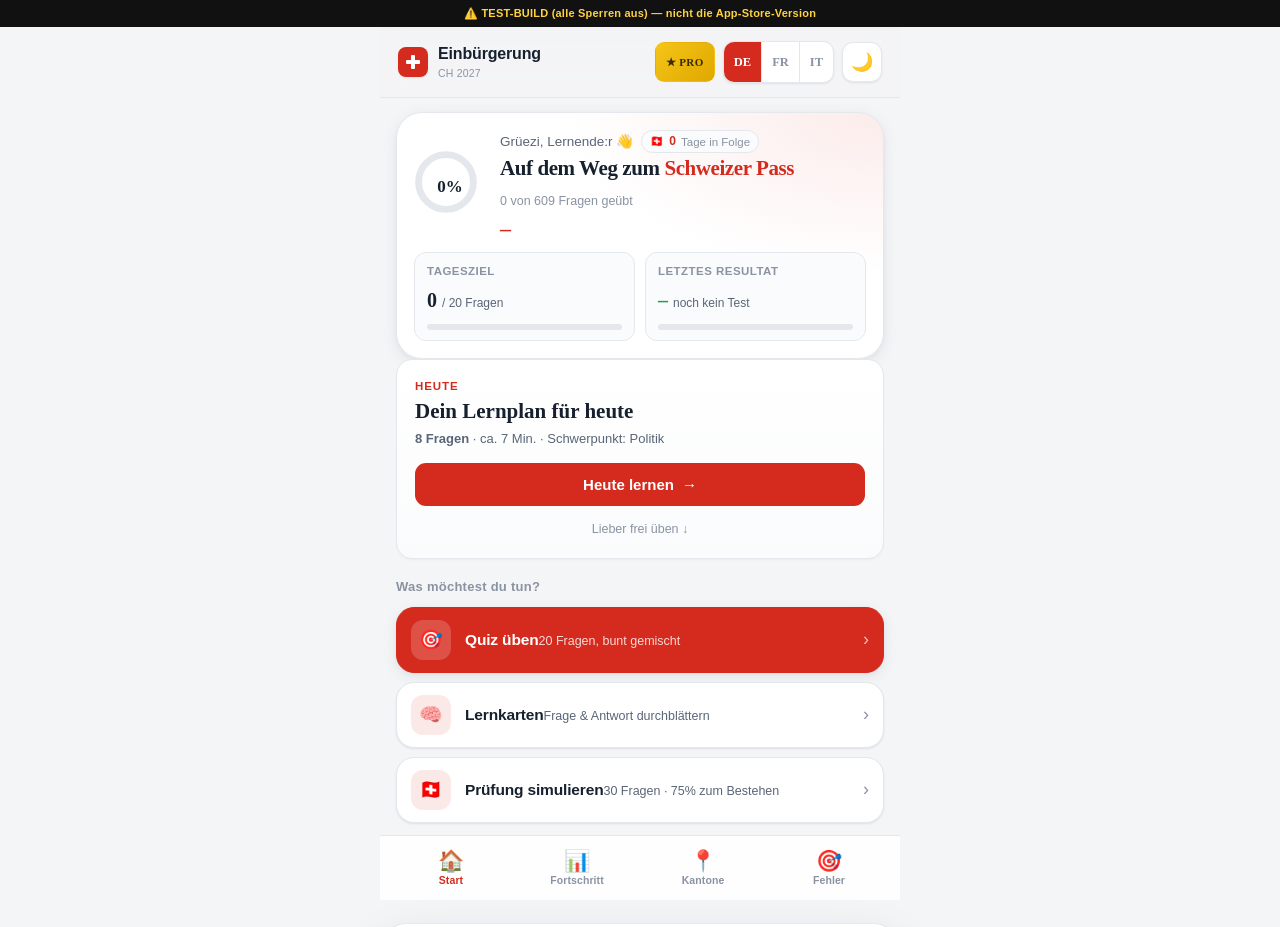
==== commit f6ca888e: "Add files via upload" ====
--- a/index.html
+++ b/index.html
@@ -3,12 +3,12 @@
 <head>
 <meta charset="UTF-8">
 <meta name="viewport" content="width=device-width, initial-scale=1.0, viewport-fit=cover">
-<title>Becoming Swiss — Einbürgerungstest</title>
+<title>Einbürgerung CH 2027</title>
 <link rel="manifest" href="manifest.json">
 <meta name="theme-color" content="#D52B1E">
 <meta name="apple-mobile-web-app-capable" content="yes">
 <meta name="apple-mobile-web-app-status-bar-style" content="default">
-<meta name="apple-mobile-web-app-title" content="Becoming Swiss">
+<meta name="apple-mobile-web-app-title" content="Einbürgerungstest 2026">
 <link rel="apple-touch-icon" href="icon-192.png">
 <link rel="stylesheet" href="fonts.css">
 <style>
@@ -344,6 +344,7 @@
 .canton-pro-bar .cpb-text span{font-size:12.5px;color:var(--text-2);line-height:1.4}
 .canton-pro-bar .cpb-btn{width:100%;font-size:14px;padding:11px 14px;margin:0}
 .canton-pro-bar .cpb-note{font-size:11px;color:var(--text-3);margin:8px 0 0;text-align:center}
+.canton-pro-bar .cpb-restore{display:block;width:100%;background:none;border:none;margin:6px 0 0;padding:4px;font-size:12px;color:var(--text-2);text-decoration:underline;text-align:center;cursor:pointer}
 .canton-pro-bar.highlight{animation:cpbPulse 1.2s ease-out 1}
 @keyframes cpbPulse{
   0%{box-shadow:var(--shadow-sm),0 0 0 0 rgba(213,43,30,.4)}
@@ -744,14 +745,17 @@
 </style>
 </head>
 <body>
+<div style="background:#111;color:#ffd23f;font:600 11px/1.4 -apple-system,sans-serif;text-align:center;padding:6px 10px;letter-spacing:.02em">
+  ⚠️ TEST-BUILD (alle Sperren aus) — nicht die App-Store-Version
+</div>
 <div class="app">
 
   <!-- ============ TOPBAR ============ -->
   <header class="topbar">
     <div class="brand">
       <span class="flag"><span class="cross"></span></span>
-      <span class="brand-name">Becoming Swiss
-        <small>Einbürgerungstest</small>
+      <span class="brand-name">Einbürgerung
+        <small>CH 2027</small>
       </span>
     </div>
     <div class="topbar-right">
@@ -769,6 +773,19 @@
        SCREEN 1 · STARTSEITE
        ============================================================ -->
   <main class="screen" id="s-home">
+    <!-- Tageslimit erreicht: nur sichtbar, wenn Gratis-Nutzer das Tageskontingent aufgebraucht hat -->
+    <div class="canton-pro-bar" id="dailyLimitBar" hidden style="margin:14px 16px 0">
+      <div class="cpb-line">
+        <span class="cpb-icon">⏳</span>
+        <div class="cpb-text">
+          <b id="dlbTitle">Für heute geschafft!</b>
+          <span id="dlbSub">10 Fragen/Karten pro Tag sind gratis. Morgen geht's weiter — oder schalte jetzt alles frei.</span>
+        </div>
+      </div>
+      <button type="button" class="btn btn-primary cpb-btn" id="dlbBuyBtn" onclick="buyPro()">Pro für 7.99 CHF</button>
+      <p class="cpb-note" id="dlbNote">Einmalige Zahlung — kein Abo.</p>
+      <button type="button" class="cpb-restore" id="dlbRestoreBtn" onclick="restorePurchases()">Käufe wiederherstellen</button>
+    </div>
     <!-- Hero: Begrüssung + Ringfortschritt -->
     <section class="hero">
       <div class="hero-top">
@@ -998,7 +1015,8 @@
         </div>
       </div>
       <button type="button" class="btn btn-primary cpb-btn" id="cpbBuyBtn" onclick="buyPro()">Pro für 9.90 CHF</button>
-      <p class="cpb-note" id="cpbNote">Einmalige Zahlung — kein Abo. Demo — kein echter Kauf.</p>
+      <p class="cpb-note" id="cpbNote">Einmalige Zahlung — kein Abo.</p>
+      <button type="button" class="cpb-restore" id="cpbRestoreBtn" onclick="restorePurchases()">Käufe wiederherstellen</button>
     </div>
   </main>
 
@@ -1048,7 +1066,7 @@
 /* ============================================================
    DATA LAYER  ·  609 domande reali + 26 cantoni (da app v3)
    ============================================================ */
-const DATA = {"POOL":[{"q":"Come si chiama il piatto tipico svizzero con formaggio fuso?","a":["Raclette","Fondue","Rösti","Tartiflette"],"c":1,"category":"gesellschaft","typ":"bund","kanton":null,"diff":"easy","qDe":"Wie heisst das typische Schweizer Gericht mit geschmolzenem Käse?","qFr":"Quel est le plat typique suisse à base de fromage fondu ?","aFr":["Raclette","Fondue","Rösti","Tartiflette"],"aDe":["Raclette","Fondue","Rösti","Tartiflette"],"fact":"La Fondue è nata nelle Alpi svizzere — i pastori scioglievano il formaggio avanzato con vino bianco per non sprecarlo.","factDe":"Das Fondue stammt aus den Schweizer Alpen — Hirten schmolzen übrig gebliebenen Käse mit Weisswein, um nichts zu verschwenden.","factFr":"La fondue est née dans les Alpes suisses — les bergers faisaient fondre le fromage restant avec du vin blanc pour ne rien gaspiller.","emoji":"🫕"},{"q":"Quale formaggio svizzero ha i buchi caratteristici?","a":["Gruyère","Appenzeller","Emmental","Sbrinz"],"c":2,"category":"gesellschaft","typ":"bund","kanton":null,"diff":"easy","qDe":"Welcher Schweizer Käse hat die charakteristischen Löcher?","qFr":"Quel fromage suisse a les trous caractéristiques ?","aFr":["Gruyère","Appenzeller","Emmentaler","Sbrinz"],"aDe":["Gruyère","Appenzeller","Emmentaler","Sbrinz"],"fact":"I buchi dell'Emmental si formano grazie ai batteri Propionibacterium che producono gas CO2 durante la maturazione.","factDe":"Die Löcher im Emmentaler entstehen während der Gärung — spezielle Bakterien produzieren CO₂, das die charakteristischen Hohlräume bildet.","factFr":"Les trous de l'Emmental se forment grâce aux bactéries Propionibacterium qui produisent du CO₂ pendant la maturation.","emoji":"🧀"},{"q":"Quale di questi è un marchio di cioccolato svizzero?","a":["Ferrero","Cadbury","Milka","Toblerone"],"c":3,"category":"gesellschaft","typ":"bund","kanton":null,"diff":"easy","qDe":"Welches davon ist eine Schweizer Schokoladenmarke?","qFr":"Laquelle de ces marques est une marque de chocolat suisse ?","aFr":["Ferrero","Cadbury","Milka","Toblerone"],"aDe":["Ferrero","Cadbury","Milka","Toblerone"],"fact":"Il Toblerone fu inventato a Berna nel 1908 da Theodor Tobler. La forma triangolare rappresenta il Cervino.","factDe":"Das Toblerone wurde 1908 in Bern von Theodor Tobler erfunden. Die dreieckige Form erinnert an das Matterhorn und die Schweizer Alpen.","factFr":"Le Toblerone fut inventé à Berne en 1908 par Theodor Tobler. La forme triangulaire représente le Cervin."},{"q":"Cos'è il Rösti?","qDe":"Was ist Rösti?","qFr":"Qu'est-ce que les Rösti ?","aFr":["Une pâte","Une soupe","Un plat de pommes de terre","Un dessert"],"aDe":["Eine Pasta","Eine Suppe","Ein Kartoffelgericht","Ein Dessert"],"a":["Una pasta","Una zuppa","Una frittella di patate","Un dolce"],"c":2,"category":"gesellschaft","typ":"bund","kanton":null,"diff":"easy","fact":"Il Rösti era il pasto mattutino dei contadini bernesi — le patate di ieri sera ripassate in padella.","factDe":"Das Rösti war das Frühstück der Berner Bauern — die Kartoffeln vom Vorabend in der Pfanne aufgewärmt. Heute ist es ein nationales Symbol.","factFr":"Le Rösti était le repas matinal des paysans bernois — les pommes de terre de la veille revenues à la poêle.","emoji":"🥔"},{"q":"Quando si mangia tradizionalmente lo Zopf?","a":["A Natale","La domenica mattina","A Capodanno","Ogni sera"],"c":1,"category":"gesellschaft","typ":"bund","kanton":null,"diff":"easy","qDe":"Wann isst man traditionell den Zopf?","qFr":"Quand mange-t-on traditionnellement la tresse (Zopf) ?","aFr":["À Noël","Le dimanche matin","Le jour de l'An","Tous les soirs"],"aDe":["An Weihnachten","Am Sonntagmorgen","An Silvester","Jeden Abend"],"fact":"Lo Zopf è un pane intrecciato svizzero — la treccia simboleggiava la fedeltà tra sposi nel Medioevo.","factDe":"Der Zopf ist ein geflochtenes Schweizer Brot — die Flechte symbolisierte die Treue zwischen Eheleuten. Er wird sonntags morgens mit Butter und Konfitüre gegessen.","factFr":"Le Zopf est un pain tressé suisse — la tresse symbolisait la fidélité conjugale au Moyen Âge."},{"q":"Da quale cantone svizzero viene la Raclette originale?","a":["Berna","Zurigo","Vallese","Ticino"],"c":2,"category":"gesellschaft","typ":"bund","kanton":null,"diff":"medium","qDe":"Aus welchem Schweizer Kanton stammt die originale Raclette?","qFr":"De quel canton suisse est originaire la raclette authentique ?","aFr":["Berne","Zurich","Valais","Tessin"],"aDe":["Bern","Zürich","Wallis","Tessin"],"fact":"La Raclette del Vallese ha il marchio DOP — solo il formaggio prodotto nel Vallese può chiamarsi \"Raclette du Valais\".","factDe":"Das Walliser Raclette hat das DOP-Gütesiegel — nur der im Wallis produzierte Käse darf als echtes Walliser Raclette bezeichnet werden.","factFr":"La Raclette du Valais possède le label AOP — seul le fromage produit en Valais peut s'appeler «Raclette du Valais»."},{"q":"Chi inventò gli Älplermagronen?","a":["Cuochi di città","Pastori alpini","Monaci","Soldati"],"c":1,"category":"gesellschaft","typ":"bund","kanton":null,"diff":"medium","qDe":"Wer erfand die Älplermagronen?","qFr":"Qui a inventé les Älplermagronen ?","aFr":["Des cuisiniers de la ville","Des bergers alpins","Des moines","Des soldats"],"aDe":["Stadtköche","Alphirten","Mönche","Soldaten"],"fact":"Gli Älplermagronen sono pasta con patate, panna e formaggio — i pastori alpini li cucinavano con quello che avevano in quota.","factDe":"Die Älplermagronen entstanden als Resteessen der Alphirten — Pasta, Kartoffeln, Käse und Rahm, mit gebratenen Zwiebeln obendrauf.","factFr":"Les Älplermagronen sont des pâtes avec pommes de terre, crème et fromage — les bergers alpins les cuisinaient avec ce qu'ils avaient en alpage."},{"q":"Da cosa è prodotta la Rivella?","a":["Frutta","Erbe","Siero di latte","Malto"],"c":2,"category":"gesellschaft","typ":"bund","kanton":null,"diff":"medium","qDe":"Woraus wird Rivella hergestellt?","qFr":"À partir de quoi la Rivella est-elle fabriquée ?","aFr":["Fruits","Herbes","Petit-lait","Malt"],"aDe":["Früchten","Kräutern","Molke","Malz"],"fact":"La Rivella è una bevanda svizzera unica al mondo — il siero di latte le dà un sapore leggero e fresco. Il 98% rimane in Svizzera.","factDe":"Rivella ist ein weltweit einzigartiges Schweizer Getränk — die Molke verleiht ihm einen einzigartigen, leichten Geschmack.","factFr":"La Rivella est une boisson suisse unique au monde — le lactosérum lui donne une saveur légère et fraîche. 98% reste en Suisse.","emoji":"🥤"},{"q":"Come si chiama il croissant in Svizzera tedesca?","a":["Kipfel","Hörnchen","Gipfeli","Brezel"],"c":2,"category":"gesellschaft","typ":"bund","kanton":null,"diff":"medium","qDe":"Wie heisst das Croissant in der Deutschschweiz?","qFr":"Comment appelle-t-on le croissant en Suisse alémanique ?","aFr":["Kipferl","Hörnchen","Gipfeli","Brezel"],"aDe":["Kipferl","Hörnchen","Gipfeli","Brezel"],"fact":"Il Gipfeli svizzero è meno burroso del croissant francese — più compatto e con poco burro, perfetto per la colazione.","factDe":"Das Schweizer Gipfeli ist weniger butterig als das französische Croissant — kompakter und mit weniger Fett.","factFr":"Le Gipfeli suisse est moins beurré que le croissant français — plus compact et avec peu de beurre, parfait pour le petit-déjeuner.","emoji":"🥐"},{"q":"Da quale cantone viene la Bündner Gerstensuppe?","a":["Vallese","Ticino","Grigioni","Berna"],"c":2,"category":"gesellschaft","typ":"bund","kanton":null,"diff":"medium","qDe":"Aus welchem Kanton kommt die Bündner Gerstensuppe?","qFr":"De quel canton vient la soupe d'orge des Grisons (Bündner Gerstensuppe) ?","aFr":["Valais","Tessin","Grisons","Berne"],"aDe":["Wallis","Tessin","Graubünden","Bern"],"fact":"La zuppa d'orzo dei Grigioni è il piatto invernale per eccellenza — orzo, verdure e carne essiccata dei Grigioni.","factDe":"Die Bündner Gerstensuppe ist das Wintergericht schlechthin — Gerste, Gemüse und Bündnerfleisch.","factFr":"La soupe d'orge des Grisons est le plat d'hiver par excellence — orge, légumes et viande séchée des Grisons.","emoji":"🍲"},{"q":"Da quanti anni è segreta la ricetta dell'Appenzeller?","qDe":"Seit wie vielen Jahren ist das Rezept des Appenzellers geheim?","qFr":"Depuis combien d'années la recette de l'Appenzeller est-elle secrète ?","aFr":["100 ans","300 ans","700 ans","50 ans"],"aDe":["100 Jahre","300 Jahre","700 Jahre","50 Jahre"],"a":["100 anni","300 anni","700 anni","50 anni"],"c":2,"category":"gesellschaft","typ":"bund","kanton":null,"diff":"hard","fact":"La salamoia dell'Appenzeller con erbe alpine è custodita segreta da oltre 700 anni — solo 2 persone nel mondo la conoscono.","factDe":"Die Appenzeller Kräutersole wird seit über 700 Jahren geheim gehalten — nur 2 Personen weltweit kennen das genaue Rezept.","factFr":"La saumure de l'Appenzeller aux herbes alpines est gardée secrète depuis plus de 700 ans — seules 2 personnes au monde la connaissent.","emoji":"🌿"},{"q":"Quanto Fendant svizzero viene esportato all'estero?","qDe":"Wie viel Schweizer Fendant wird ins Ausland exportiert?","qFr":"Quelle proportion de Fendant suisse est exportée à l'étranger ?","aFr":["50%","30%","70%","2%"],"aDe":["50%","30%","70%","2%"],"a":["50%","30%","70%","2%"],"c":3,"category":"gesellschaft","typ":"bund","kanton":null,"diff":"hard","fact":"Il Fendant è così amato in Svizzera che il 98% rimane nel paese — quasi impossibile trovarlo all'estero.","factDe":"Der Fendant wird in der Schweiz so geliebt, dass 98% im Land bleiben — ausserhalb der Schweiz fast nicht zu finden.","factFr":"Le Fendant est tellement apprécié en Suisse que 98% reste dans le pays — presque impossible de le trouver à l'étranger.","emoji":"🍷"},{"q":"Dove fu inventata la Fondue Chinoise?","a":["Cina","Francia","Germania","Svizzera"],"c":3,"category":"gesellschaft","typ":"bund","kanton":null,"diff":"hard","qDe":"Wo wurde das Fondue Chinoise erfunden?","qFr":"Où a été inventée la fondue chinoise ?","aFr":["Chine","France","Allemagne","Suisse"],"aDe":["China","Frankreich","Deutschland","Schweiz"],"fact":"La Fondue Chinoise non ha niente di cinese — fu inventata in Svizzera negli anni '50 come alternativa estiva alla fondue di formaggio.","factDe":"Das Fondue Chinoise hat nichts Chinesisches — es wurde in der Schweiz in den 1950er Jahren erfunden.","factFr":"La Fondue Chinoise non ha niente di cinese — fu inventata in Svizzera negli anni '50 come alternativa estiva alla fondue di formaggio.","emoji":"🥢"},{"q":"Quale percentuale di famiglie svizzere usa l'Aromat?","qDe":"Welcher Anteil der Schweizer Haushalte verwendet Aromat?","qFr":"Quelle proportion de ménages suisses utilise Aromat ?","aFr":["30%","50%","10%","90%"],"aDe":["30%","50%","10%","90%"],"a":["30%","50%","10%","90%"],"c":3,"category":"gesellschaft","typ":"bund","kanton":null,"diff":"hard","fact":"L'Aromat di Knorr è il condimento nazionale svizzero — talmente amato che il 90% delle famiglie ce l'ha in cucina.","factDe":"Knorr Aromat ist das Schweizer Nationalgewürz — so beliebt, dass 90% der Haushalte es in der Küche haben.","factFr":"L'Aromat de Knorr est le condiment national suisse — tellement aimé que 90% des familles en ont dans leur cuisine.","emoji":"🧂"},{"q":"In quale anno fu inventata la Zuger Kirschtorte?","a":["1850","1900","1960","1921"],"c":3,"category":"gesellschaft","typ":"bund","kanton":null,"diff":"hard","qDe":"In welchem Jahr wurde die Zuger Kirschtorte erfunden?","qFr":"En quelle année le gâteau aux cerises de Zoug a-t-il été inventé ?","aFr":["1850","1900","1960","1921"],"aDe":["1850","1900","1960","1921"],"fact":"La Zuger Kirschtorte fu creata nel 1921 dal pasticcere Heinrich Höhn a Zugo — oggi è protetta come specialità regionale svizzera.","factDe":"Die Zuger Kirschtorte wurde 1921 vom Konditor Heinrich Höhn in Zug kreiert — Torte mit Kirsch, Mandeln und Buttercreme.","factFr":"La Zuger Kirschtorte fut créée en 1921 par le pâtissier Heinrich Höhn à Zoug — aujourd'hui protégée comme spécialité régionale suisse.","emoji":"🍰"},{"q":"In quale anno fu fondata la Confederazione Svizzera?","a":["1148","1291","1415","1648"],"c":1,"category":"geschichte","typ":"bund","kanton":null,"diff":"easy","qDe":"In welchem Jahr wurde die Schweizerische Eidgenossenschaft gegründet?","qFr":"En quelle année la Confédération suisse a-t-elle été fondée ?","aFr":["1148","1291","1415","1648"],"aDe":["1148","1291","1415","1648"],"fact":"Il Patto federale del 1291 tra Uri, Svitto e Untervaldo è considerato l'atto fondativo della Svizzera — celebrato ogni 1° agosto.","factDe":"Der Bundesbrief von 1291 zwischen Uri, Schwyz und Unterwalden gilt als Gründungsakt der Schweiz — unterzeichnet am 1. August.","factFr":"Le Pacte fédéral de 1291 entre Uri, Schwytz et Unterwald est considéré comme l'acte fondateur de la Suisse — célébré chaque 1er août."},{"q":"Come si chiama la leggenda del tiratore svizzero con la mela?","a":["Ulrich Zwingli","Guglielmo Tell","Nicolas de Flüe","Arnold Winkelried"],"c":1,"category":"geschichte","typ":"bund","kanton":null,"diff":"easy","qDe":"Wie heisst die Legende des Schweizer Schützen mit dem Apfel?","qFr":"Quel est le nom de la légende suisse du tireur à l'arc avec la pomme ?","aFr":["Ulrich Zwingli","Guillaume Tell","Niklaus von Flüe","Arnold Winkelried"],"aDe":["Ulrich Zwingli","Wilhelm Tell","Niklaus von Flüe","Arnold Winkelried"],"fact":"Guglielmo Tell è il simbolo della libertà svizzera — la storia di Tell con la mela è probabilmente leggenda ma è parte identitaria della Svizzera.","factDe":"Wilhelm Tell ist das Symbol der Schweizer Freiheit — die Legende erzählt, dass er einen Pfeil auf einen Apfel auf dem Kopf seines Sohnes schoss.","factFr":"Guillaume Tell est le symbole de la liberté suisse — l'histoire de Tell avec la pomme est probablement une légende mais fait partie de l'identité suisse."},{"q":"Da quando la Svizzera è ufficialmente neutrale?","a":["1648","1815","1914","1945"],"c":1,"category":"geschichte","typ":"bund","kanton":null,"diff":"easy","qDe":"Seit wann ist die Schweiz offiziell neutral?","qFr":"Depuis quand la Suisse est-elle officiellement neutre ?","aFr":["1648","1815","1914","1945"],"aDe":["1648","1815","1914","1945"],"fact":"La neutralità svizzera fu riconosciuta internazionalmente al Congresso di Vienna del 1815 — da allora la Svizzera non partecipa a nessuna guerra.","factDe":"Die Schweizer Neutralität wurde 1815 am Wiener Kongress offiziell anerkannt — nach Jahrhunderten europäischer Konflikte.","factFr":"La neutralité suisse fut reconnue internationalement au Congrès de Vienne de 1815 — depuis lors la Suisse ne participe à aucune guerre.","emoji":"🕊️"},{"q":"In quale città ha sede la Croce Rossa Internazionale?","a":["Zurigo","Berna","Basilea","Ginevra"],"c":3,"category":"geschichte","typ":"bund","kanton":null,"diff":"easy","qDe":"In welcher Stadt hat das Internationale Rote Kreuz seinen Sitz?","qFr":"Dans quelle ville se trouve le siège du Comité international de la Croix-Rouge ?","aFr":["Zurich","Berne","Bâle","Genève"],"aDe":["Zürich","Bern","Basel","Genf"],"fact":"La Croce Rossa fu fondata a Ginevra nel 1863 da Henry Dunant — la croce rossa su sfondo bianco è la bandiera svizzera invertita.","factDe":"Das Rote Kreuz wurde 1863 in Genf von Henri Dunant nach der Schlacht von Solferino gegründet — die Flagge ist das umgekehrte Schweizer Kreuz.","factFr":"La Croix-Rouge fut fondée à Genève en 1863 par Henry Dunant — la croix rouge sur fond blanc est le drapeau suisse inversé."},{"q":"Quale paese europeo ha dato il diritto di voto alle donne per ultimo?","a":["Portogallo","Francia","Grecia","Svizzera"],"c":3,"category":"geschichte","typ":"bund","kanton":null,"diff":"easy","qDe":"Welches europäische Land hat Frauen zuletzt das Wahlrecht gegeben?","qFr":"Quel pays européen a accordé le droit de vote aux femmes en dernier lieu ?","aFr":["Portugal","France","Grèce","Suisse"],"aDe":["Portugal","Frankreich","Griechenland","Schweiz"],"fact":"La Svizzera ha dato il diritto di voto alle donne solo nel 1971 — l'ultimo cantone (Appenzello Interno) ha aspettato fino al 1990!","factDe":"Die Schweiz gab Frauen das Wahlrecht erst 1971 — der letzte Kanton (Appenzell Innerrhoden) folgte erst 1990.","factFr":"La Suisse a accordé le droit de vote aux femmes seulement en 1971 — le dernier canton (Appenzell Rhodes-Intérieures) a attendu jusqu'en 1990!","emoji":"👩"},{"q":"In quale battaglia la Svizzera ottenne la sua indipendenza asburgica?","qDe":"In welcher Schlacht errang die Schweiz ihre Unabhängigkeit von den Habsburgern?","qFr":"Lors de quelle bataille la Suisse a-t-elle conquis son indépendance vis-à-vis des Habsbourg ?","aFr":["Morgarten","Sempach","Morat","Marignan"],"aDe":["Morgarten","Sempach","Murten","Marignano"],"a":["Morgarten","Sempach","Murten","Marignano"],"c":0,"category":"geschichte","typ":"bund","kanton":null,"diff":"medium","fact":"La battaglia di Morgarten del 1315 — 1.500 contadini svizzeri sconfissero 9.000 cavalieri asburgici in una gola di montagna.","factDe":"Die Schlacht von Morgarten 1315 — 1.500 Schweizer Bauern besiegten 9.000 Habsburger Ritter, ein Wendepunkt in der Schweizer Geschichte.","factFr":"La bataille de Morgarten de 1315 — 1500 paysans suisses vainquirent 9000 chevaliers des Habsbourg dans un défilé de montagne.","emoji":"⚔️"},{"q":"In quale anno la Svizzera aderì all'ONU?","qDe":"In welchem Jahr trat die Schweiz der UNO bei?","qFr":"En quelle année la Suisse a-t-elle adhéré à l'ONU ?","aFr":["1945","1963","1986","2002"],"aDe":["1945","1963","1986","2002"],"a":["1945","1963","1986","2002"],"c":3,"category":"geschichte","typ":"bund","kanton":null,"diff":"medium","fact":"La Svizzera è entrata nell'ONU solo nel 2002 — preferiva mantenere la neutralità assoluta. Fu l'ultimo paese europeo ad aderire.","factDe":"Die Schweiz trat der UNO erst 2002 bei — sie wollte ihre absolute Neutralität bewahren und war das letzte europäische Land, das beitrat.","factFr":"La Suisse est entrée à l'ONU seulement en 2002 — elle préférait maintenir sa neutralité absolue. Ce fut le dernier pays européen à adhérer.","emoji":"📜"},{"q":"Quale città è la capitale federale della Svizzera?","a":["Zurigo","Ginevra","Losanna","Berna"],"aDe":["Zürich","Genf","Lausanne","Bern"],"c":3,"category":"geschichte","typ":"bund","kanton":null,"diff":"medium","qDe":"Welche Stadt ist die Bundeshauptstadt der Schweiz?","qFr":"Quelle ville est la capitale fédérale de la Suisse ?","aFr":["Zurich","Genève","Lausanne","Berne"],"fact":"Berna è la capitale federale ma non la città più grande — Zurigo è più grande. Berna fu scelta nel 1848 come compromesso geografico.","factDe":"Bern ist die Bundesstadt, aber nicht die grösste Stadt — Zürich ist grösser. Bern heisst technisch 'Bundesstadt', nicht Hauptstadt.","factFr":"Berne est la capitale fédérale mais pas la plus grande ville — Zurich est plus grande. Berne fut choisie en 1848 comme compromis géographique."},{"q":"In quale anno fu introdotto il franco svizzero?","a":["1798","1850","1901","1934"],"c":1,"category":"geschichte","typ":"bund","kanton":null,"diff":"medium","qDe":"In welchem Jahr wurde der Schweizer Franken eingeführt?","qFr":"En quelle année le franc suisse a-t-il été introduit ?","aFr":["1798","1850","1901","1934"],"aDe":["1798","1850","1901","1934"],"fact":"Il franco svizzero fu introdotto nel 1850 come valuta unica — prima ogni cantone aveva la propria moneta, creando grande confusione.","factDe":"Der Schweizer Franken wurde 1850 eingeführt — zuvor hatte jeder Kanton seine eigene Währung. CHF = Confoederatio Helvetica Franc.","factFr":"Le franc suisse fut introduit en 1850 comme monnaie unique — avant, chaque canton avait sa propre monnaie, créant une grande confusion."},{"q":"Quante lingue ufficiali ha la Svizzera?","a":["2","3","4","5"],"aDe":["2","3","4","5"],"c":2,"category":"geschichte","typ":"bund","kanton":null,"diff":"medium","qDe":"Wie viele Amtssprachen hat die Schweiz?","qFr":"Combien de langues officielles la Suisse compte-t-elle ?","aFr":["2","3","4","5"],"fact":"La Svizzera ha 4 lingue ufficiali: tedesco (63%), francese (23%), italiano (8%) e romancio (0.5%) — un caso unico in Europa.","factDe":"Die Schweiz hat 4 Landessprachen: Deutsch (63%), Französisch (23%), Italienisch (8%) und Rätoromanisch (0,5%) — das einzige Land mit 4 Landessprachen in Europa.","factFr":"La Suisse a 4 langues officielles: allemand (63%), français (23%), italien (8%) et romanche (0,5%) — un cas unique en Europe.","emoji":"🔢"},{"q":"Cosa rappresenta il 1° agosto per la Svizzera?","a":["La fine della Seconda Guerra Mondiale","La Festa Nazionale — commemorazione del Patto del 1291","L'indipendenza dal dominio francese","La fondazione della Croce Rossa"],"c":1,"category":"geschichte","typ":"bund","kanton":null,"diff":"medium","qDe":"Was bedeutet der 1. August für die Schweiz?","qFr":"Que représente le 1er août pour la Suisse ?","aFr":["La fin de la Seconde Guerre mondiale","La fête nationale — commémoration du Pacte fédéral de 1291","L'indépendance de la domination française","La fondation de la Croix-Rouge"],"aDe":["Das Ende des Zweiten Weltkriegs","Der Nationalfeiertag — Gedenken an den Bundesbrief von 1291","Die Unabhängigkeit von der französischen Herrschaft","Die Gründung des Roten Kreuzes"],"fact":"Il 1° agosto è la Festa Nazionale svizzera — commemora il Patto federale del 1291 firmato da Uri, Svitto e Untervaldo. In tutta la Svizzera si accendono fuochi e si sparano fuochi d'artificio.","factDe":"Der 1. August ist der Schweizer Nationalfeiertag — er gedenkt des Bundesbriefes von 1291, unterzeichnet von Uri, Schwyz und Unterwalden. Überall werden Höhenfeuer entzündet und Feuerwerke abgeschossen.","factFr":"Le 1er août est la Fête nationale suisse — elle commémore le Pacte fédéral de 1291 signé par Uri, Schwytz et Unterwald. Des feux de joie et feux d'artifice sont allumés dans toute la Suisse.","emoji":"📜"},{"q":"Quali tre cantoni fondarono la Confederazione nel 1291?","a":["Berna, Zurigo, Ginevra","Uri, Svitto e Untervaldo","Basilea, Lucerna, Zugo","Argovia, Turgovia, Sciaffusa"],"c":1,"category":"geschichte","typ":"bund","kanton":null,"diff":"medium","qDe":"Welche drei Kantone gründeten 1291 die Eidgenossenschaft?","qFr":"Quels sont les trois cantons qui ont fondé la Confédération en 1291 ?","aFr":["Berne, Zurich, Genève","Uri, Schwytz et Unterwald","Bâle, Lucerne, Zoug","Argovie, Thurgovie, Schaffhouse"],"aDe":["Bern, Zürich, Genf","Uri, Schwyz und Unterwalden","Basel, Luzern, Zug","Aargau, Thurgau, Schaffhausen"],"fact":"Uri, Svitto e Untervaldo firmarono il Patto federale il 1° agosto 1291 — alleanza difensiva contro i Duchi d'Austria degli Asburgo. Questi tre cantoni sono chiamati i 'Waldstätten'.","factDe":"Uri, Schwyz und Unterwalden unterzeichneten am 1. August 1291 den Bundesbrief — ein Verteidigungsbündnis gegen die Habsburger. Diese drei Kantone werden «Waldstätten» genannt.","factFr":"Uri, Schwytz et Unterwald signèrent le Pacte fédéral le 1er août 1291 — alliance défensive contre les ducs d'Autriche des Habsbourg. Ces trois cantons sont appelés les «Waldstätten».","emoji":"🤝"},{"q":"Chi era Nicolas de Flüe — patrono della Svizzera?","qDe":"Wer war Niklaus von Flüe — der Schutzpatron der Schweiz?","qFr":"Qui était Nicolas de Flue (Niklaus von Flüe) — le saint patron de la Suisse ?","aFr":["Un général","Un roi","Un ermite pacifique","Un banquier"],"aDe":["Ein General","Ein König","Ein friedlicher Einsiedler","Ein Bankier"],"a":["Un generale","Un re","Un eremita pacifico","Un banchiere"],"c":2,"category":"geschichte","typ":"bund","kanton":null,"diff":"hard","fact":"Nicolas de Flüe (1417-1487) era un contadino diventato eremita — la sua mediazione salvò la Confederazione dalla guerra civile nel 1481.","factDe":"Niklaus von Flüe (1417-1487) war ein Bauer, der Einsiedler wurde — seine Vermittlung von 1481 rettete die Eidgenossenschaft vor dem Zerfall.","factFr":"Nicolas de Flüe (1417-1487) était un paysan devenu ermite — sa médiation sauva la Confédération de la guerre civile en 1481."},{"q":"In quale anno fu adottata la Costituzione federale svizzera moderna?","qDe":"In welchem Jahr wurde die moderne Schweizer Bundesverfassung angenommen?","qFr":"En quelle année la Constitution fédérale suisse moderne a-t-elle été adoptée ?","aFr":["1848","1874","1999","1920"],"aDe":["1848","1874","1999","1920"],"a":["1848","1874","1999","1920"],"c":2,"category":"geschichte","typ":"bund","kanton":null,"diff":"hard","fact":"La Costituzione svizzera attuale fu adottata nel 1999 — introduce il principio di sostenibilità e diritti sociali fondamentali.","factDe":"Die aktuelle Schweizer Bundesverfassung wurde 1999 verabschiedet — sie führt das Nachhaltigkeitsprinzip und neue Grundrechte ein.","factFr":"La Constitution suisse actuelle fut adoptée en 1999 — elle introduit le principe de durabilité et les droits sociaux fondamentaux.","emoji":"⚖️"},{"q":"Quanti Premi Nobel hanno vinto i cittadini svizzeri?","a":["12","28","45","113"],"c":3,"category":"geschichte","typ":"bund","kanton":null,"diff":"hard","qDe":"Wie viele Nobelpreise haben Schweizer Bürger gewonnen?","qFr":"Combien de prix Nobel des citoyens suisses ont-ils remporté ?","aFr":["12","28","45","113"],"aDe":["12","28","45","113"],"fact":"La Svizzera conta 113 Premi Nobel — un record considerando che ha solo 8,7 milioni di abitanti.","factDe":"Die Schweiz zählt 113 Nobelpreisträger — ein Rekord angesichts ihrer nur 8,7 Millionen Einwohner.","factFr":"La Suisse compte 113 Prix Nobel — un record pour un pays de seulement 8,7 millions d'habitants.","emoji":"🏆"},{"q":"Quanti consiglieri federali compongono il governo svizzero?","a":["5","7","9","12"],"aDe":["5","7","9","12"],"c":1,"category":"geschichte","typ":"bund","kanton":null,"diff":"hard","qDe":"Wie viele Bundesräte bilden die Schweizer Regierung?","qFr":"Combien de conseillers fédéraux forment le gouvernement suisse ?","aFr":["5","7","9","12"],"fact":"Il Consiglio federale svizzero è composto da 7 membri — eletti dall'Assemblea federale, governano collegialmente senza un primo ministro.","factDe":"Der Schweizer Bundesrat besteht aus 7 Mitgliedern — von der Bundesversammlung für 4 Jahre gewählt, keine direkte Volkswahl.","factFr":"Le Conseil fédéral suisse est composé de 7 membres — élus par l'Assemblée fédérale, ils gouvernent collégialement sans premier ministre."},{"q":"Qual era il nome della Svizzera in latino?","qDe":"Wie lautete der Name der Schweiz auf Latein?","qFr":"Quel était le nom latin de la Suisse ?","aFr":["Helvetia","Suicia","Alpinia","Confoederatio"],"aDe":["Helvetia","Suicia","Alpinia","Confoederatio"],"a":["Helvetia","Suicia","Alpinia","Confoederatio"],"c":0,"category":"geschichte","typ":"bund","kanton":null,"diff":"hard","fact":"Helvetia è il nome latino della Svizzera — ancora oggi usato su francobolli e monete perché neutro rispetto alle 4 lingue nazionali.","factDe":"Helvetia ist der lateinische Name der Schweiz — noch heute auf Briefmarken und Münzen verwendet, um keine Sprache zu bevorzugen.","factFr":"Helvetia est le nom latin de la Suisse — encore utilisé aujourd'hui sur les timbres et monnaies car neutre par rapport aux 4 langues nationales.","emoji":"🗺️"},{"q":"Perché la Svizzera è famosa per la sua neutralità politica?","a":["Per scelta geografica","Riconosciuta dal Congresso di Vienna nel 1815","Decisione dell'ONU nel 1945","Per via della posizione alpina"],"c":1,"category":"geschichte","typ":"bund","kanton":null,"diff":"hard","qDe":"Warum ist die Schweiz für ihre politische Neutralität bekannt?","qFr":"Pourquoi la Suisse est-elle connue pour sa neutralité politique ?","aFr":["En raison de sa situation géographique","Reconnue au Congrès de Vienne en 1815","Décision de l'ONU en 1945","En raison de sa situation alpine"],"aDe":["Wegen geographischer Lage","Anerkannt am Wiener Kongress 1815","UNO-Entscheid 1945","Wegen der Alpenlage"],"fact":"La neutralità svizzera fu riconosciuta internazionalmente al Congresso di Vienna nel 1815 — dopo secoli di conflitti europei. Permette alla Svizzera di ospitare diplomatici e organizzazioni internazionali.","factDe":"Die Schweizer Neutralität wurde 1815 am Wiener Kongress international anerkannt — nach Jahrhunderten europäischer Kriege. Sie erlaubt der Schweiz, Diplomaten und internationale Organisationen zu beherbergen.","factFr":"La neutralité suisse fut reconnue internationalement au Congrès de Vienne en 1815 — après des siècles de conflits européens. Elle permet à la Suisse d'accueillir diplomates et organisations internationales.","emoji":"📋"},{"q":"Per cosa è famosa la Svizzera nel mondo?","qDe":"Wofür ist die Schweiz weltweit berühmt?","qFr":"Pour quoi la Suisse est-elle mondialement célèbre ?","aFr":["Voitures de sport","Montres de luxe","Mode","Électronique"],"aDe":["Sportwagen","Luxusuhren","Mode","Elektronik"],"a":["Auto sportive","Orologi di lusso","Moda","Elettronica"],"c":1,"category":"geschichte","typ":"bund","kanton":null,"diff":"easy","fact":"La Svizzera produce il 50% di tutti gli orologi di lusso del mondo — Rolex, Patek Philippe, Omega sono tutti marchi svizzeri.","factDe":"Die Schweiz produziert 50% aller Luxusuhren weltweit — Rolex, Patek Philippe, Omega und Swatch kommen alle aus der Schweiz.","factFr":"La Suisse produit 50% de toutes les montres de luxe du monde — Rolex, Patek Philippe, Omega sont tous des marques suisses.","emoji":"⌚"},{"q":"Cosa rappresenta il settore bancario in Svizzera?","a":["Il 2% del PIL","Il 10% del PIL","Il 25% del PIL","Il 60% del PIL"],"c":1,"category":"geschichte","typ":"bund","kanton":null,"diff":"easy","qDe":"Was repräsentiert der Bankensektor in der Schweiz?","qFr":"Que représente le secteur bancaire en Suisse ?","aFr":["2% du PIB","10% du PIB","25% du PIB","60% du PIB"],"aDe":["2% des BIP","10% des BIP","25% des BIP","60% des BIP"],"fact":"Le banche svizzere gestiscono circa un terzo di tutti i patrimoni privati internazionali — Zurigo è una delle capitali finanziarie mondiali.","factDe":"Schweizer Banken verwalten rund ein Drittel aller privaten internationalen Vermögen — das Bankgeheimnis war lange ein wichtiger Faktor.","factFr":"Les banques suisses gèrent environ un tiers de tous les patrimoines privés internationaux — Zurich est l'une des capitales financières mondiales."},{"q":"Quale sport invernale è nato in Svizzera?","qDe":"Welcher Wintersport ist in der Schweiz entstanden?","qFr":"Quel sport d'hiver est né en Suisse ?","aFr":["Ski alpin","Hockey sur glace","Curling","Bobsleigh"],"aDe":["Ski alpin","Eishockey","Curling","Bob"],"a":["Sci alpino","Hockey su ghiaccio","Curling","Bob"],"c":0,"category":"geschichte","typ":"bund","kanton":null,"diff":"easy","fact":"Lo sci alpino moderno nacque in Svizzera — il primo slalom organizzato fu a Mürren nel 1922 dal britannico Arnold Lunn.","factDe":"Der moderne Alpinismus entstand in der Schweiz — der erste organisierte Slalom wurde 1922 in Mürren abgehalten.","factFr":"Le ski alpin moderne est né en Suisse — le premier slalom organisé eut lieu à Mürren en 1922 par le Britannique Arnold Lunn.","emoji":"🎿"},{"q":"Come si chiama il simbolo montano più iconico della Svizzera?","a":["Monte Bianco","Eiger","Cervino","Jungfrau"],"c":2,"category":"geschichte","typ":"bund","kanton":null,"diff":"easy","qDe":"Wie heisst das ikonischste Bergsymbol der Schweiz?","qFr":"Quel est le symbole montagnard le plus emblématique de la Suisse ?","aFr":["Mont Blanc","Eiger","Matterhorn","Jungfrau"],"aDe":["Mont Blanc","Eiger","Matterhorn","Jungfrau"],"fact":"Il Cervino (4.478m) fu scalato per la prima volta nel 1865 — la sua forma piramidale perfetta lo rende il simbolo delle Alpi svizzere.","factDe":"Das Matterhorn (4.478m) wurde 1865 erstmals bestiegen — seine Pyramidenform ist ein Symbol der Schweiz auf Schokolade und Souvenirs.","factFr":"Le Cervin (4478m) fut gravi pour la première fois en 1865 — sa forme pyramidale parfaite en fait le symbole des Alpes suisses."},{"q":"Come si chiama il festival culturale più grande della Svizzera?","a":["Zurich Film Festival","Locarno Film Festival","Basler Fasnacht","Montreux Jazz"],"c":3,"category":"geschichte","typ":"bund","kanton":null,"diff":"easy","qDe":"Wie heisst das grösste Kulturfestival der Schweiz?","qFr":"Quel est le plus grand festival culturel de Suisse ?","aFr":["Zurich Film Festival","Locarno Film Festival","Carnaval de Bâle","Montreux Jazz"],"aDe":["Zurich Film Festival","Locarno Film Festival","Basler Fasnacht","Montreux Jazz"],"fact":"Il Montreux Jazz Festival esiste dal 1967 — fondato da Claude Nobs, ha ospitato Miles Davis, Ray Charles e David Bowie.","factDe":"Das Montreux Jazz Festival ist eines der berühmtesten Musikfestivals der Welt — 1967 von Claude Nobs am Genfersee gegründet.","factFr":"Le Montreux Jazz Festival existe depuis 1967 — fondé par Claude Nobs, il a accueilli Miles Davis, Ray Charles et David Bowie."},{"q":"Quale movimento artistico nacque a Zurigo nel 1916?","qDe":"Welche Kunstbewegung entstand 1916 in Zürich?","qFr":"Quel mouvement artistique est né en 1916 à Zurich ?","aFr":["Surréalisme","Dadaïsme","Futurisme","Cubisme"],"aDe":["Surrealismus","Dadaismus","Futurismus","Kubismus"],"a":["Surrealismo","Dadaismo","Futurismo","Cubismo"],"c":1,"category":"geschichte","typ":"bund","kanton":null,"diff":"medium","fact":"Il Dadaismo nacque al Cabaret Voltaire di Zurigo nel 1916 — Hugo Ball fondò il movimento come protesta contro la Prima Guerra Mondiale.","factDe":"Der Dadaismus entstand 1916 im Cabaret Voltaire in Zürich — Hugo Ball gründete die Bewegung als Reaktion auf den Ersten Weltkrieg.","factFr":"Le Dadaïsme est né au Cabaret Voltaire de Zurich en 1916 — Hugo Ball fonda le mouvement comme protestation contre la Première Guerre mondiale.","emoji":"🎨"},{"q":"Cos'è la \"Röstigraben\" in Svizzera?","qDe":"Was ist der „Röstigraben\" in der Schweiz?","qFr":"Qu'est-ce que le « Röstigraben » en Suisse ?","aFr":["Une variété de fromage","La frontière linguistique IT-FR","La frontière linguistique DE-FR","Une chaîne de montagnes"],"aDe":["Eine Käsesorte","Die Sprachgrenze IT-FR","Die Sprachgrenze DE-FR","Eine Bergkette"],"a":["Un tipo di formaggio","Il confine linguistico IT-FR","Il confine DE-FR","Una catena montuosa"],"c":2,"category":"geschichte","typ":"bund","kanton":null,"diff":"medium","fact":"La Röstigraben è il confine culturale tra Svizzera tedesca e francese — il nome viene dal Rösti che i tedeschi mangiano e i francesi no.","factDe":"Der Röstigraben ist die kulturelle Grenze zwischen der Deutsch- und Westschweiz — mehr als nur eine Sprachgrenze, auch Mentalitätsunterschied.","factFr":"Le Röstigraben est la frontière culturelle entre la Suisse alémanique et romande — le nom vient du Rösti que les Alémaniques mangent et les Romands non."},{"q":"Quante volte ha ospitato la Svizzera le Olimpiadi invernali?","qDe":"Wie oft war die Schweiz Gastgeberin der Olympischen Winterspiele?","qFr":"Combien de fois la Suisse a-t-elle accueilli les Jeux olympiques d'hiver ?","aFr":["Jamais","Une fois","Deux fois","Quatre fois"],"aDe":["Nie","Einmal","Zweimal","Viermal"],"a":["Mai","Una volta","Due volte","Quattro volte"],"c":2,"category":"geschichte","typ":"bund","kanton":null,"diff":"medium","fact":"La Svizzera ha ospitato le Olimpiadi invernali nel 1928 e 1948 entrambe a St. Moritz — una delle stazioni sciistiche più famose al mondo.","factDe":"Die Schweiz hat die Winterolympiade 1928 und 1948 ausgerichtet, beide in St. Moritz — die einzige Stadt, die zweimal Gastgeberin war.","factFr":"La Suisse a accueilli les Jeux olympiques d'hiver en 1928 et 1948, tous deux à St-Moritz — l'une des stations de ski les plus célèbres au monde.","emoji":"🏅"},{"q":"Cos'è la Fasnacht di Basilea?","qDe":"Was ist die Basler Fasnacht?","qFr":"Qu'est-ce que le Carnaval de Bâle (Basler Fasnacht) ?","aFr":["Une foire agricole","Le plus grand carnaval de Suisse","Une fête du vin","Un défilé militaire"],"aDe":["Eine Landwirtschaftsmesse","Der grösste Karneval der Schweiz","Ein Weinfest","Eine Militärparade"],"a":["Una fiera agricola","Il più grande carnevale della Svizzera","Un festival del vino","Una parata militare"],"c":1,"category":"geschichte","typ":"bund","kanton":null,"diff":"medium","fact":"La Fasnacht di Basilea inizia il lunedì dopo le Ceneri — patrimonio UNESCO, dura 72 ore esatte con maschere e lanterne.","factDe":"Die Basler Fasnacht ist seit 2017 UNESCO-Kulturerbe — sie beginnt am Montag nach Aschermittwoch und dauert genau 72 Stunden.","factFr":"La Fasnacht de Bâle commence le lundi après les Cendres — patrimoine UNESCO, elle dure exactement 72 heures avec masques et lanternes.","emoji":"🎭"},{"q":"Quale regista svizzero vinse l'Oscar per il miglior film straniero?","qDe":"Welcher Schweizer Regisseur gewann den Oscar für den besten fremdsprachigen Film?","qFr":"Quel réalisateur suisse a remporté l'Oscar du meilleur film en langue étrangère ?","aFr":["Jean-Luc Godard","Xavier Koller","Alain Tanner","Markus Imhoof"],"aDe":["Jean-Luc Godard","Xavier Koller","Alain Tanner","Markus Imhoof"],"a":["Jean-Luc Godard","Xavier Koller","Alain Tanner","Markus Imhoof"],"c":1,"category":"geschichte","typ":"bund","kanton":null,"diff":"medium","fact":"Xavier Koller vinse l'Oscar nel 1991 con \"Viaggio nella speranza\" — un film sui migranti curdi che attraversano le Alpi svizzere.","factDe":"Xavier Koller gewann 1991 den Oscar mit «Reise der Hoffnung» — ein Film über Migranten aus der Türkei, die versuchen, in die Schweiz zu gelangen.","factFr":"Xavier Koller remporta l'Oscar en 1991 avec «Voyage vers l'espoir» — un film sur des migrants kurdes traversant les Alpes suisses.","emoji":"🎬"},{"q":"Fino a quale età è obbligatoria la scuola in Svizzera?","a":["14 anni","16 anni","18 anni","15 anni"],"c":1,"category":"geschichte","typ":"bund","kanton":null,"diff":"medium","qDe":"Bis zu welchem Alter ist die Schule in der Schweiz obligatorisch?","qFr":"Jusqu'à quel âge la scolarité est-elle obligatoire en Suisse ?","aFr":["14 ans","16 ans","18 ans","15 ans"],"aDe":["14 Jahre","16 Jahre","18 Jahre","15 Jahre"],"fact":"La scuola è obbligatoria in Svizzera fino ai 16 anni — comprende scuola elementare e media. Dopo si sceglie tra liceo, scuola professionale o apprendistato.","factDe":"Die Schule ist in der Schweiz bis zum Alter von 16 Jahren obligatorisch — sie umfasst Primar- und Sekundarstufe. Danach wählt man zwischen Gymnasium, Berufsschule oder Lehre.","factFr":"L'école est obligatoire en Suisse jusqu'à 16 ans — elle comprend l'école primaire et secondaire. Ensuite on choisit entre le lycée, l'école professionnelle ou l'apprentissage.","emoji":"🏫"},{"q":"Qual è il sistema scolastico dopo la scuola obbligatoria in Svizzera?","a":["Solo università","Liceo o formazione professionale (apprendistato)","Scuola militare obbligatoria","Formazione religiosa"],"c":1,"category":"geschichte","typ":"bund","kanton":null,"diff":"medium","qDe":"Wie ist das Bildungssystem nach der obligatorischen Schule in der Schweiz?","qFr":"Comment est structuré le système éducatif après l'école obligatoire en Suisse ?","aFr":["Université uniquement","Lycée ou formation professionnelle (apprentissage)","Service militaire obligatoire","Enseignement religieux"],"aDe":["Nur Universität","Gymnasium oder Berufsbildung (Lehre)","Obligatorischer Militärdienst","Religionsunterricht"],"fact":"Dopo la scuola obbligatoria si sceglie tra liceo (porta all'università) o formazione professionale — circa il 70% dei giovani svizzeri sceglie l'apprendistato, modello apprezzato nel mondo.","factDe":"Nach der obligatorischen Schule wählt man zwischen Gymnasium (führt zur Uni) oder Berufsbildung — rund 70% der Schweizer Jugendlichen wählen die Lehre, ein weltweit bewundertes Modell.","factFr":"Après l'école obligatoire, on choisit entre le lycée (menant à l'université) ou la formation professionnelle — environ 70% des jeunes Suisses choisissent l'apprentissage, un modèle apprécié dans le monde.","emoji":"🎓"},{"q":"Chi scrisse \"Lo spaccone\" — capolavoro della letteratura svizzera?","qDe":"Wer schrieb „Kleider machen Leute\" — ein Meisterwerk der Schweizer Literatur?","qFr":"Qui a écrit « Les gens habillent le peuple » (Kleider machen Leute) — un chef-d'œuvre de la littérature suisse ?","aFr":["Max Frisch","Friedrich Dürrenmatt","Gottfried Keller","Robert Walser"],"aDe":["Max Frisch","Friedrich Dürrenmatt","Gottfried Keller","Robert Walser"],"a":["Max Frisch","Friedrich Dürrenmatt","Gottfried Keller","Robert Walser"],"c":2,"category":"geschichte","typ":"bund","kanton":null,"diff":"hard","fact":"Gottfried Keller (1819-1890) è considerato il più grande narratore svizzero — \"Lo spaccone\" è ancora oggi uno dei romanzi svizzeri più letti.","factDe":"Gottfried Keller (1819-1890) gilt als der grösste Schweizer Erzähler — 'Der grüne Heinrich' ist sein berühmtester Roman.","factFr":"Gottfried Keller (1819-1890) est considéré comme le plus grand conteur suisse — «Le Vert-de-Gris» est encore aujourd'hui l'un des romans suisses les plus lus.","emoji":"📖"},{"q":"Quale strumento musicale è simbolo tradizionale della Svizzera?","a":["Violino","Alphorn","Arpa","Fisarmonica"],"c":1,"category":"geschichte","typ":"bund","kanton":null,"diff":"hard","qDe":"Welches Musikinstrument ist das traditionelle Symbol der Schweiz?","qFr":"Quel instrument de musique est le symbole traditionnel de la Suisse ?","aFr":["Violon","Cor des Alpes","Harpe","Accordéon"],"aDe":["Violine","Alphorn","Harfe","Akkordeon"],"fact":"L'Alphorn (corno delle Alpi) può essere lungo fino a 4 metri — i pastori lo usavano per comunicare tra le valli alpine.","factDe":"Das Alphorn kann bis zu 4 Meter lang sein — Hirten nutzten es zur Kommunikation zwischen Bergen. Heute ist es ein Symbol der Schweiz.","factFr":"Le cor des Alpes peut mesurer jusqu'à 4 mètres — les bergers l'utilisaient pour communiquer entre les vallées alpines."},{"q":"Dove ha sede il CERN — il più grande laboratorio di fisica al mondo?","a":["Zurigo","Berna","Ginevra","Losanna"],"c":2,"category":"geschichte","typ":"bund","kanton":null,"diff":"hard","qDe":"Wo hat das CERN — das grösste Physiklabor der Welt — seinen Sitz?","qFr":"Où se trouve le CERN — le plus grand laboratoire de physique du monde ?","aFr":["Zurich","Berne","Genève","Lausanne"],"aDe":["Zürich","Bern","Genf","Lausanne"],"fact":"Il CERN di Ginevra fu fondato nel 1954 — qui fu inventato il World Wide Web da Tim Berners-Lee nel 1989!","factDe":"Das CERN in Genf wurde 1954 gegründet — hier wurde 1989 das World Wide Web von Tim Berners-Lee erfunden.","factFr":"Le CERN de Genève fut fondé en 1954 — c'est ici que le World Wide Web fut inventé par Tim Berners-Lee en 1989!"},{"q":"Quale città svizzera ospita la fiera d'arte più importante del mondo?","qDe":"Welche Schweizer Stadt beherbergt die wichtigste Kunstmesse der Welt?","qFr":"Quelle ville suisse accueille la plus importante foire d'art du monde ?","aFr":["Zurich","Bâle","Berne","Lausanne"],"aDe":["Zürich","Basel","Bern","Lausanne"],"a":["Zurigo","Basel","Berna","Losanna"],"c":1,"category":"geschichte","typ":"bund","kanton":null,"diff":"hard","fact":"Art Basel è la più importante fiera d'arte moderna al mondo — fondata nel 1970, si tiene anche a Miami e Hong Kong.","factDe":"Art Basel ist die bedeutendste Messe für moderne Kunst der Welt — 1970 in Basel gegründet, findet sie auch in Miami und Hongkong statt.","factFr":"Art Basel est la plus importante foire d'art moderne au monde — fondée en 1970, elle se tient aussi à Miami et Hong Kong."},{"q":"Come si chiama il sistema svizzero di democrazia diretta?","qDe":"Wie heisst das Schweizer System der direkten Demokratie?","qFr":"Comment s'appelle le système suisse de démocratie directe ?","aFr":["République","Fédéralisme","Démocratie directe","Parlementarisme"],"aDe":["Republik","Föderalismus","Direkte Demokratie","Parlamentarismus"],"a":["Repubblica","Federalismo","Democrazia diretta","Parlamentarismo"],"c":2,"category":"geschichte","typ":"bund","kanton":null,"diff":"hard","fact":"La Svizzera è il paese con la democrazia più diretta al mondo — i cittadini votano 4 volte l'anno su iniziative e referendum.","factDe":"Die Schweiz ist das Land mit der direktesten Demokratie der Welt — Bürger stimmen durchschnittlich 4 Mal pro Jahr ab.","factFr":"La Suisse est le pays à la démocratie la plus directe au monde — les citoyens votent 4 fois par an sur des initiatives et référendums.","emoji":"🏛️"},{"q":"Quale festival musicale svizzero è famoso in tutto il mondo?","a":["Oktoberfest","Montreux Jazz","Glastonbury","Coachella"],"c":1,"category":"geschichte","typ":"bund","kanton":null,"diff":"easy","qDe":"Welches Schweizer Musikfestival ist weltbekannt?","qFr":"Quel festival de musique suisse est mondialement connu ?","aFr":["Oktoberfest","Montreux Jazz","Glastonbury","Coachella"],"aDe":["Oktoberfest","Montreux Jazz","Glastonbury","Coachella"],"fact":"Il Montreux Jazz Festival esiste dal 1967 — fondato da Claude Nobs, ha ospitato Miles Davis, Ella Fitzgerald e David Bowie.","factFr":"Il Montreux Jazz Festival esiste dal 1967 — fondato da Claude Nobs, ha ospitato Miles Davis, Ella Fitzgerald e David Bowie.","emoji":"🎷"},{"q":"Quale band rock svizzera è famosa nel mondo hard rock?","qDe":"Welche Schweizer Rockband ist in der Hardrock-Welt berühmt?","qFr":"Quel groupe de rock suisse est célèbre dans le monde du hard rock ?","aFr":["Rammstein","Krokus","Accept","Whitesnake"],"aDe":["Rammstein","Krokus","Accept","Whitesnake"],"a":["Rammstein","Krokus","Accept","Whitesnake"],"c":1,"category":"geschichte","typ":"bund","kanton":null,"diff":"easy","fact":"Krokus è la band rock svizzera più famosa — attiva dal 1975, ha venduto oltre 3 milioni di dischi nel mondo.","factFr":"Krokus è la band rock svizzera più famosa — attiva dal 1975, ha venduto oltre 3 milioni di dischi nel mondo.","emoji":"🎸"},{"q":"Da dove viene il cantante DJ BoBo?","a":["Austria","Germania","Svizzera","Olanda"],"c":2,"category":"geschichte","typ":"bund","kanton":null,"diff":"easy","qDe":"Woher kommt der Sänger DJ BoBo?","qFr":"D'où vient le chanteur DJ BoBo ?","aFr":["Autriche","Allemagne","Suisse","Pays-Bas"],"aDe":["Österreich","Deutschland","Schweiz","Niederlande"],"fact":"DJ BoBo (René Baumann) è nato a Kölliken nel 1968 — uno degli artisti svizzeri più venduti con 15 milioni di dischi.","factFr":"DJ BoBo (René Baumann) è nato a Kölliken nel 1968 — uno degli artisti svizzeri più venduti con 15 milioni di dischi."},{"q":"Quale strumento è tradizionale nelle feste alpine svizzere?","a":["Fisarmonica","Hackbrett","Banjo","Mandolino"],"c":1,"category":"geschichte","typ":"bund","kanton":null,"diff":"easy","qDe":"Welches Instrument ist bei Schweizer Alpenfesten traditionell?","qFr":"Quel instrument est traditionnel lors des fêtes alpines suisses ?","aFr":["Accordéon","Hackbrett (cithare sur table)","Banjo","Mandoline"],"aDe":["Akkordeon","Hackbrett","Banjo","Mandoline"],"fact":"L'Hackbrett è un salterio a percussione tipico delle Alpi svizzere — suonato con bacchettine di legno nelle feste folkloristiche.","factFr":"L'Hackbrett è un salterio a percussione tipico delle Alpi svizzere — suonato con bacchettine di legno nelle feste folkloristiche."},{"q":"Come si chiama la musica folk tradizionale della Svizzera?","a":["Schuhplattler","Ländler","Polka","Mazurka"],"c":1,"category":"geschichte","typ":"bund","kanton":null,"diff":"easy","qDe":"Wie heisst die traditionelle Volksmusik der Schweiz?","qFr":"Comment s'appelle la musique folklorique traditionnelle de la Suisse ?","aFr":["Schuhplattler","Ländler","Polka","Mazurka"],"aDe":["Schuhplattler","Ländler","Polka","Mazurka"],"fact":"Il Ländler è la danza popolare svizzera — in 3/4, ballata nelle feste di paese, è l'antenato del valzer moderno.","factFr":"Il Ländler è la danza popolare svizzera — in 3/4, ballata nelle feste di paese, è l'antenato del valzer moderno."},{"q":"Quale band rock svizzera è famosa per \"Rock You Like a Hurricane\"?","qDe":"Welche Schweizer Rockband ist für „Rock You Like a Hurricane\" berühmt?","qFr":"Quel groupe de rock suisse est célèbre pour « Rock You Like a Hurricane » ?","aFr":["Rammstein","Krokus","Accept","Whitesnake"],"aDe":["Rammstein","Krokus","Accept","Whitesnake"],"a":["Rammstein","Krokus","Accept","Whitesnake"],"c":1,"category":"geschichte","typ":"bund","kanton":null,"diff":"easy","fact":"Krokus è la band rock svizzera più famosa — attiva dal 1975, ha venduto oltre 3 milioni di dischi.","factDe":"Krokus ist die bekannteste Schweizer Rockband — seit 1975 aktiv, hat sie über 3 Millionen Platten verkauft.","factFr":"Krokus è la band rock svizzera più famosa — attiva dal 1975, ha venduto oltre 3 milioni di dischi.","emoji":"🎸"},{"q":"Quale cantante ha vinto l'Eurovision 1988 rappresentando la Svizzera?","qDe":"Welche Sängerin gewann 1988 den Eurovision Song Contest für die Schweiz?","qFr":"Quelle chanteuse a remporté le Concours Eurovision de la chanson en 1988 pour la Suisse ?","aFr":["Lys Assia","Patricia Kaas","Céline Dion","Sandra"],"aDe":["Lys Assia","Patricia Kaas","Céline Dion","Sandra"],"a":["Lys Assia","Patricia Kaas","Celine Dion","Sandra"],"c":2,"category":"geschichte","typ":"bund","kanton":null,"diff":"medium","fact":"Celine Dion vinse l'Eurovision 1988 con \"Ne partez pas sans moi\" — era canadese ma cantò per la Svizzera.","factFr":"Celine Dion vinse l'Eurovision 1988 con \"Ne partez pas sans moi\" — era canadese ma cantò per la Svizzera.","emoji":"🎤"},{"q":"Quale compositore famoso visse a lungo a Triebschen sul lago di Lucerna?","a":["Mozart","Beethoven","Richard Wagner","Brahms"],"c":2,"category":"geschichte","typ":"bund","kanton":null,"diff":"medium","qDe":"Welcher berühmte Komponist lebte lange in Triebschen am Vierwaldstättersee?","qFr":"Quel célèbre compositeur a vécu longtemps à Triebschen sur le lac des Quatre-Cantons ?","aFr":["Mozart","Beethoven","Richard Wagner","Brahms"],"aDe":["Mozart","Beethoven","Richard Wagner","Brahms"],"fact":"Richard Wagner visse a Triebschen dal 1866 al 1872 — qui compose i Maestri Cantori e scrisse la sua autobiografia.","factDe":"Richard Wagner lebte von 1866 bis 1872 in Triebschen — hier komponierte er die «Meistersinger von Nürnberg» und das «Siegfried-Idyll» für seine Frau Cosima.","factFr":"Richard Wagner visse a Triebschen dal 1866 al 1872 — qui compose i Maestri Cantori e scrisse la sua autobiografia."},{"q":"Quale pianista svizzero è considerato uno dei più grandi del XX secolo?","qDe":"Welcher Schweizer Pianist gilt als einer der grössten des 20. Jahrhunderts?","qFr":"Quel pianiste suisse est considéré comme l'un des plus grands du XXe siècle ?","aFr":["Alfred Brendel","Edwin Fischer","Claudio Arrau","Arthur Rubinstein"],"aDe":["Alfred Brendel","Edwin Fischer","Claudio Arrau","Arthur Rubinstein"],"a":["Alfred Brendel","Edwin Fischer","Claudio Arrau","Arthur Rubinstein"],"c":1,"category":"geschichte","typ":"bund","kanton":null,"diff":"medium","fact":"Edwin Fischer (1886-1960) nacque a Basilea — considerato uno dei massimi interpreti di Bach e Beethoven della storia.","factFr":"Edwin Fischer (1886-1960) nacque a Basilea — considerato uno dei massimi interpreti di Bach e Beethoven della storia.","emoji":"🎹"},{"q":"Cosa si celebra il 1° agosto in Svizzera con musica e fuochi?","qDe":"Was wird am 1. August in der Schweiz mit Musik und Feuern gefeiert?","qFr":"Que célèbre-t-on le 1er août en Suisse avec de la musique et des feux ?","aFr":["Le Carnaval","Noël","La fête nationale","Nouvel An"],"aDe":["Fasnacht","Weihnachten","Nationalfeiertag","Neujahr"],"a":["Carnevale","Natale","Festa Nazionale","Capodanno"],"c":2,"category":"geschichte","typ":"bund","kanton":null,"diff":"medium","fact":"Il 1° agosto è la Festa Nazionale svizzera — celebra il Patto del 1291. In tutta la Svizzera ci sono concerti, falò e fuochi.","factFr":"Il 1° agosto è la Festa Nazionale svizzera — celebra il Patto del 1291. In tutta la Svizzera ci sono concerti, falò e fuochi.","emoji":"🎆"},{"q":"Come si chiama l'inno nazionale svizzero?","qDe":"Wie heisst die Schweizer Nationalhymne?","qFr":"Comment s'appelle l'hymne national suisse ?","aFr":["La Marseillaise","O Canada","Psaume suisse (Schweizerpsalm)","Alléluia"],"aDe":["Die Marseillaise","O Canada","Schweizerpsalm","Hallelujah"],"a":["La Marsigliese","O Canada","Rufst du mein Vaterland","Hallelujah"],"c":2,"category":"geschichte","typ":"bund","kanton":null,"diff":"medium","fact":"\"Rufst du mein Vaterland\" è l'inno svizzero — adottato ufficialmente solo nel 1981 dopo un referendum.","factDe":"«Rufst du mein Vaterland» ist die Schweizer Nationalhymne — offiziell erst 1981 angenommen, nachdem sie die alte Hymne auf der Melodie von «God Save the Queen» ersetzt hatte.","factFr":"\"Rufst du mein Vaterland\" è l'inno svizzero — adottato ufficialmente solo nel 1981 dopo un referendum.","emoji":"🎵"},{"q":"Quale compositore famoso visse a lungo a Triebschen, Lucerna?","a":["Mozart","Beethoven","Richard Wagner","Brahms"],"c":2,"category":"geschichte","typ":"bund","kanton":null,"diff":"medium","qDe":"Welcher berühmte Komponist lebte lange in Triebschen, Luzern?","qFr":"Quel célèbre compositeur a vécu longtemps à Triebschen, Lucerne ?","aFr":["Mozart","Beethoven","Richard Wagner","Brahms"],"aDe":["Mozart","Beethoven","Richard Wagner","Brahms"],"fact":"Richard Wagner visse a Triebschen sul lago di Lucerna dal 1866 al 1872 — qui compose i Maestri Cantori e scrisse la sua autobiografia.","factDe":"Richard Wagner lebte von 1866 bis 1872 in Triebschen am Vierwaldstättersee — hier komponierte er das 'Siegfried-Idyll' für seine Frau Cosima.","factFr":"Richard Wagner vécut à Triebschen sur le lac des Quatre-Cantons de 1866 à 1872 — il y composa les Maîtres Chanteurs et écrivit son autobiographie."},{"q":"Quale canto corale è considerato l'inno svizzero?","qDe":"Welcher Chorgesang gilt als die Schweizer Hymne?","qFr":"Quel chant choral est considéré comme l'hymne suisse ?","aFr":["La Marseillaise","O Canada","Psaume suisse (Schweizerpsalm)","Alléluia"],"aDe":["Die Marseillaise","O Canada","Schweizerpsalm","Hallelujah"],"a":["La Marsigliese","O Canada","Rufst du mein Vaterland","Hallelujah"],"c":2,"category":"geschichte","typ":"bund","kanton":null,"diff":"medium","fact":"\"Rufst du mein Vaterland\" è l'inno svizzero — ma molti non lo conoscono perché fu adottato ufficialmente solo nel 1981.","factDe":"«Rufst du mein Vaterland» ist die Schweizer Nationalhymne — viele kennen sie nicht, da sie erst 1981 offiziell wurde.","factFr":"\"Rufst du mein Vaterland\" è l'inno svizzero — ma molti non lo conoscono perché fu adottato ufficialmente solo nel 1981.","emoji":"🎙️"},{"q":"Quante strofe ha l'inno nazionale svizzero?","qDe":"Wie viele Strophen hat die Schweizer Nationalhymne?","qFr":"Combien de couplets compte l'hymne national suisse ?","aFr":["1","2","4","6"],"aDe":["1","2","4","6"],"a":["1","2","4","6"],"c":2,"category":"geschichte","typ":"bund","kanton":null,"diff":"hard","fact":"L'inno svizzero \"Rufst du mein Vaterland\" ha 4 strofe — una per ogni lingua nazionale.","factFr":"L'inno svizzero \"Rufst du mein Vaterland\" ha 4 strofe — una per ogni lingua nazionale.","emoji":"🎼"},{"q":"In quale anno fu fondato il Montreux Jazz Festival?","qDe":"In welchem Jahr wurde das Montreux Jazz Festival gegründet?","qFr":"En quelle année le Montreux Jazz Festival a-t-il été fondé ?","aFr":["1955","1960","1967","1972"],"aDe":["1955","1960","1967","1972"],"a":["1955","1960","1967","1972"],"c":2,"category":"geschichte","typ":"bund","kanton":null,"diff":"hard","fact":"Claude Nobs fondò il Montreux Jazz Festival nel 1967 — oggi è patrimonio UNESCO come parte della cultura musicale mondiale.","factFr":"Claude Nobs fondò il Montreux Jazz Festival nel 1967 — oggi è patrimonio UNESCO come parte della cultura musicale mondiale.","emoji":"🎷"},{"q":"Come si chiama la danza tradizionale del canton Appenzello?","a":["Ländler","Polka","Appenzeller Tanz","Zwiefacher"],"c":2,"category":"geschichte","typ":"bund","kanton":null,"diff":"hard","qDe":"Wie heisst der traditionelle Tanz des Kantons Appenzell?","qFr":"Comment s'appelle la danse traditionnelle du canton d'Appenzell ?","aFr":["Ländler","Polka","Danse appenzelloise","Zwiefacher"],"aDe":["Ländler","Polka","Appenzeller Tanz","Zwiefacher"],"fact":"L'Appenzeller Tanz è accompagnata da Hackbrett, violino e coro — dichiarata patrimonio culturale immateriale svizzero.","factDe":"Der Appenzeller Tanz wird von Hackbrett, Geige und Chor begleitet — er wurde 2017 in die UNESCO-Liste des immateriellen Kulturerbes der Schweiz aufgenommen.","factFr":"L'Appenzeller Tanz è accompagnata da Hackbrett, violino e coro — dichiarata patrimonio culturale immateriale svizzero."},{"q":"Quale legge svizzera promuove la cultura e la musica tradizionale?","qDe":"Welches Schweizer Gesetz fördert Kultur und traditionelle Musik?","qFr":"Quelle loi suisse promeut la culture et la musique traditionnelle ?","aFr":["Aucune loi","Loi sur le droit d'auteur","Loi sur l'encouragement de la culture de 2012","Constitution"],"aDe":["Kein Gesetz","Urheberrechtsgesetz","Kulturförderungsgesetz 2012","Verfassung"],"a":["Nessuna legge","Legge sul copyright","Legge sulla cultura 2012","Costituzione"],"c":2,"category":"geschichte","typ":"bund","kanton":null,"diff":"hard","fact":"La Legge federale sulla promozione della cultura del 2012 protegge la musica tradizionale svizzera — stanzia milioni ogni anno.","factDe":"Das Bundesgesetz über die Kulturförderung von 2012 schützt und fördert Schweizer Kulturerbe — es finanziert Theater, Musik, Literatur und das Kulturinstitut Pro Helvetia.","factFr":"La Legge federale sulla promozione della cultura del 2012 protegge la musica tradizionale svizzera — stanzia milioni ogni anno.","emoji":"📜"},{"q":"Quale artista svizzero ha venduto più dischi nella storia?","a":["Krokus","DJ BoBo","Polo Hofer","Carlos"],"c":1,"category":"geschichte","typ":"bund","kanton":null,"diff":"hard","qDe":"Welcher Schweizer Künstler hat in der Geschichte die meisten Platten verkauft?","qFr":"Quel artiste suisse a vendu le plus de disques dans l'histoire ?","aFr":["Krokus","DJ BoBo","Polo Hofer","Carlos"],"aDe":["Krokus","DJ BoBo","Polo Hofer","Carlos"],"fact":"DJ BoBo rimane l'artista svizzero più venduto con oltre 15 milioni di copie — attivo dal 1991 ancora in tournée.","factFr":"DJ BoBo rimane l'artista svizzero più venduto con oltre 15 milioni di copie — attivo dal 1991 ancora in tournée."},{"q":"Quale tennista svizzero ha vinto 20 titoli del Grande Slam?","a":["Stan Wawrinka","Roger Federer","Martina Hingis","Marc Rosset"],"c":1,"category":"geschichte","typ":"bund","kanton":null,"diff":"easy","qDe":"Welcher Schweizer Tennisspieler hat 20 Grand-Slam-Titel gewonnen?","qFr":"Quel joueur de tennis suisse a remporté 20 titres du Grand Chelem ?","aFr":["Stan Wawrinka","Roger Federer","Martina Hingis","Marc Rosset"],"aDe":["Stan Wawrinka","Roger Federer","Martina Hingis","Marc Rosset"],"fact":"Roger Federer ha vinto 20 Slam e rimase n°1 mondiale per 310 settimane — considerato da molti il più grande tennista di tutti i tempi.","factFr":"Roger Federer ha vinto 20 Slam e rimase n°1 mondiale per 310 settimane — considerato da molti il più grande tennista di tutti i tempi."},{"q":"Quale scienziato formulò la teoria della relatività lavorando a Berna?","a":["Isaac Newton","Max Planck","Albert Einstein","Niels Bohr"],"c":2,"category":"geschichte","typ":"bund","kanton":null,"diff":"easy","qDe":"Welcher Wissenschaftler formulierte die Relativitätstheorie während seiner Arbeit in Bern?","qFr":"Quel scientifique a formulé la théorie de la relativité pendant son travail à Berne ?","aFr":["Isaac Newton","Max Planck","Albert Einstein","Niels Bohr"],"aDe":["Isaac Newton","Max Planck","Albert Einstein","Niels Bohr"],"fact":"Einstein visse a Berna dal 1902 al 1909 — lavorava all'Ufficio brevetti e nel 1905 pubblicò la teoria della relatività.","factFr":"Einstein visse a Berna dal 1902 al 1909 — lavorava all'Ufficio brevetti e nel 1905 pubblicò la teoria della relatività."},{"q":"Chi fondò la Croce Rossa Internazionale?","a":["Florence Nightingale","Louis Pasteur","Henry Dunant","Rudolf Virchow"],"c":2,"category":"geschichte","typ":"bund","kanton":null,"diff":"easy","qDe":"Wer gründete das Internationale Rote Kreuz?","qFr":"Qui a fondé la Croix-Rouge internationale ?","aFr":["Florence Nightingale","Louis Pasteur","Henry Dunant","Rudolf Virchow"],"aDe":["Florence Nightingale","Louis Pasteur","Henry Dunant","Rudolf Virchow"],"fact":"Henry Dunant (1828-1910) fondò la Croce Rossa nel 1863 — vinse il primo Premio Nobel per la Pace nel 1901.","factFr":"Henry Dunant (1828-1910) fondò la Croce Rossa nel 1863 — vinse il primo Premio Nobel per la Pace nel 1901.","emoji":"🔴"},{"q":"Quale artista svizzero è famoso per le sculture di figure allungate?","a":["Salvador Dalí","Joan Miró","Alberto Giacometti","Constantin Brâncuși"],"c":2,"category":"geschichte","typ":"bund","kanton":null,"diff":"easy","qDe":"Welcher Schweizer Künstler ist für seine länglichen Figurenskulpturen bekannt?","qFr":"Quel artiste suisse est connu pour ses sculptures de figures allongées ?","aFr":["Salvador Dalí","Joan Miró","Alberto Giacometti","Constantin Brâncuși"],"aDe":["Salvador Dalí","Joan Miró","Alberto Giacometti","Constantin Brâncuși"],"fact":"Alberto Giacometti (1901-1966) nacque nei Grigioni — le sue figure allungate in bronzo sono tra le sculture più care al mondo.","factDe":"Alberto Giacometti (1901-1966) wurde in Graubünden geboren — seine länglichen Figuren gehören zu den teuersten Kunstwerken der Welt, verkauft für über 100 Mio. CHF.","factFr":"Alberto Giacometti (1901-1966) nacque nei Grigioni — le sue figure allungate in bronzo sono tra le sculture più care al mondo."},{"q":"Chi scrisse \"Heidi\" — il romanzo svizzero più famoso?","qDe":"Wer schrieb „Heidi\" — den berühmtesten Schweizer Roman?","qFr":"Qui a écrit « Heidi » — le roman suisse le plus célèbre ?","aFr":["Max Frisch","Gottfried Keller","Johanna Spyri","Friedrich Dürrenmatt"],"aDe":["Max Frisch","Gottfried Keller","Johanna Spyri","Friedrich Dürrenmatt"],"a":["Max Frisch","Gottfried Keller","Johanna Spyri","Friedrich Dürrenmatt"],"c":2,"category":"geschichte","typ":"bund","kanton":null,"diff":"easy","fact":"Johanna Spyri scrisse Heidi nel 1881 — tradotto in oltre 50 lingue, venduto in 50 milioni di copie nel mondo.","factFr":"Johanna Spyri scrisse Heidi nel 1881 — tradotto in oltre 50 lingue, venduto in 50 milioni di copie nel mondo."},{"q":"Quale psicologo svizzero fondò la psicologia analitica?","a":["Sigmund Freud","Alfred Adler","Carl Gustav Jung","Wilhelm Reich"],"c":2,"category":"geschichte","typ":"bund","kanton":null,"diff":"medium","qDe":"Welcher Schweizer Psychologe gründete die Analytische Psychologie?","qFr":"Quel psychologue suisse a fondé la psychologie analytique ?","aFr":["Sigmund Freud","Alfred Adler","Carl Gustav Jung","Wilhelm Reich"],"aDe":["Sigmund Freud","Alfred Adler","Carl Gustav Jung","Wilhelm Reich"],"fact":"Carl Gustav Jung (1875-1961) fondò la psicologia analitica — introdusse concetti come inconscio collettivo e archetipo.","factDe":"Carl Gustav Jung (1875-1961) gründete die Analytische Psychologie — er prägte Konzepte wie kollektives Unbewusstes, Archetypen, Introversion und Extraversion.","factFr":"Carl Gustav Jung (1875-1961) fondò la psicologia analitica — introdusse concetti come inconscio collettivo e archetipo."},{"q":"Quale tennista svizzera fu n°1 mondiale a soli 16 anni?","a":["Patty Schnyder","Martina Hingis","Belinda Bencic","Viktorija Golubic"],"c":1,"category":"geschichte","typ":"bund","kanton":null,"diff":"medium","qDe":"Welche Schweizer Tennisspielerin war mit nur 16 Jahren Weltrangliste Nr. 1?","qFr":"Quelle joueuse de tennis suisse a été numéro 1 mondiale à seulement 16 ans ?","aFr":["Patty Schnyder","Martina Hingis","Belinda Bencic","Viktorija Golubic"],"aDe":["Patty Schnyder","Martina Hingis","Belinda Bencic","Viktorija Golubic"],"fact":"Martina Hingis divenne n°1 mondiale a soli 16 anni nel 1997 — vinse 5 Slam, la più giovane n°1 della storia del tennis.","factFr":"Martina Hingis divenne n°1 mondiale a soli 16 anni nel 1997 — vinse 5 Slam, la più giovane n°1 della storia del tennis."},{"q":"Chi scoprì l'LSD nel 1943 in un laboratorio svizzero?","qDe":"Wer entdeckte 1943 in einem Schweizer Labor das LSD?","qFr":"Qui a découvert le LSD en 1943 dans un laboratoire suisse ?","aFr":["Louis Lewin","Ernst Chain","Albert Hofmann","Paul Ehrlich"],"aDe":["Louis Lewin","Ernst Chain","Albert Hofmann","Paul Ehrlich"],"a":["Louis Lewin","Ernst Chain","Albert Hofmann","Paul Ehrlich"],"c":2,"category":"geschichte","typ":"bund","kanton":null,"diff":"medium","fact":"Albert Hofmann (1906-2008) scoprì accidentalmente l'LSD nel 1943 nei laboratori Sandoz di Basilea — visse fino a 102 anni.","factFr":"Albert Hofmann (1906-2008) scoprì accidentalmente l'LSD nel 1943 nei laboratori Sandoz di Basilea — visse fino a 102 anni.","emoji":"🔬"},{"q":"Quale attrice svizzera fu la prima Bond Girl della storia?","qDe":"Welche Schweizer Schauspielerin war das erste Bond-Girl der Geschichte?","qFr":"Quelle actrice suisse a été le premier James Bond girl de l'histoire ?","aFr":["Audrey Hepburn","Grace Kelly","Ursula Andress","Romy Schneider"],"aDe":["Audrey Hepburn","Grace Kelly","Ursula Andress","Romy Schneider"],"a":["Audrey Hepburn","Grace Kelly","Ursula Andress","Romy Schneider"],"c":2,"category":"geschichte","typ":"bund","kanton":null,"diff":"medium","fact":"Ursula Andress (nata a Ostermundigen nel 1936) fu la prima Bond Girl in \"007 licenza di uccidere\" del 1962.","factFr":"Ursula Andress (nata a Ostermundigen nel 1936) fu la prima Bond Girl in \"007 licenza di uccidere\" del 1962.","emoji":"🎭"},{"q":"Quale pilota svizzero fu vicecampione del mondo di F1 nel 1974?","qDe":"Welcher Schweizer Rennfahrer wurde 1974 Vizeweltmeister der Formel 1?","qFr":"Quel pilote automobile suisse a été vice-champion du monde de Formule 1 en 1974 ?","aFr":["Jo Siffert","Clay Regazzoni","Marc Surer","Sébastien Buemi"],"aDe":["Jo Siffert","Clay Regazzoni","Marc Surer","Sébastien Buemi"],"a":["Jo Siffert","Clay Regazzoni","Marc Surer","Sébastien Buemi"],"c":1,"category":"geschichte","typ":"bund","kanton":null,"diff":"medium","fact":"Clay Regazzoni fu vicecampione nel 1974 con Ferrari — il più grande pilota svizzero di F1 della storia.","factFr":"Clay Regazzoni fu vicecampione nel 1974 con Ferrari — il più grande pilota svizzero di F1 della storia.","emoji":"🏎️"},{"q":"Chi era il primo presidente della Confederazione Svizzera nel 1848?","qDe":"Wer war 1848 der erste Bundespräsident der Schweizerischen Eidgenossenschaft?","qFr":"Qui fut le premier président de la Confédération suisse en 1848 ?","aFr":["Guillaume Henri Dufour","Jonas Furrer","Alfred Escher","Ulrich Ochsenbein"],"aDe":["Guillaume Henri Dufour","Jonas Furrer","Alfred Escher","Ulrich Ochsenbein"],"a":["Guillaume Henri Dufour","Jonas Furrer","Alfred Escher","Ulrich Ochsenbein"],"c":1,"category":"geschichte","typ":"bund","kanton":null,"diff":"hard","fact":"Jonas Furrer fu il primo presidente della Confederazione nel 1848 — avvocato zurighese, eletto tre volte presidente.","factFr":"Jonas Furrer fu il primo presidente della Confederazione nel 1848 — avvocato zurighese, eletto tre volte presidente."},{"q":"Quale donna svizzera fu la prima consigliera federale nella storia?","a":["Ruth Dreifuss","Elisabeth Kopp","Micheline Calmy-Rey","Doris Leuthard"],"c":1,"category":"geschichte","typ":"bund","kanton":null,"diff":"hard","qDe":"Welche Schweizer Frau war die erste Bundesrätin in der Geschichte?","qFr":"Quelle Suisse a été la première conseillère fédérale de l'histoire ?","aFr":["Ruth Dreifuss","Elisabeth Kopp","Micheline Calmy-Rey","Doris Leuthard"],"aDe":["Ruth Dreifuss","Elisabeth Kopp","Micheline Calmy-Rey","Doris Leuthard"],"fact":"Elisabeth Kopp fu la prima donna consigliera federale nel 1984 — aprì la strada alle donne nella politica svizzera.","factFr":"Elisabeth Kopp fu la prima donna consigliera federale nel 1984 — aprì la strada alle donne nella politica svizzera."},{"q":"Quanti consiglieri federali compongono il governo svizzero?","a":["5","7","9","12"],"aDe":["5","7","9","12"],"c":1,"category":"geschichte","typ":"bund","kanton":null,"diff":"hard","qDe":"Wie viele Bundesräte bilden die Schweizer Regierung?","qFr":"Combien de conseillers fédéraux forment le gouvernement suisse ?","aFr":["5","7","9","12"],"fact":"Il Consiglio federale svizzero è composto da 7 membri — governano collegialmente senza un primo ministro.","factDe":"Der Bundesrat besteht aus 7 Mitgliedern — sie regieren kollegial, ohne einen Premierminister. Das Präsidium rotiert jährlich unter den 7 Mitgliedern.","factFr":"Il Consiglio federale svizzero è composto da 7 membri — governano collegialmente senza un primo ministro."},{"q":"Quale svizzero vinse il Nobel per la chimica scoprendo la struttura delle vitamine?","qDe":"Welcher Schweizer gewann den Chemie-Nobelpreis für die Erforschung der Vitaminstruktur?","qFr":"Quel Suisse a obtenu le prix Nobel de chimie pour ses recherches sur la structure des vitamines ?","aFr":["Paul Müller","Paul Karrer","Tadeus Reichstein","Werner Arber"],"aDe":["Paul Müller","Paul Karrer","Tadeus Reichstein","Werner Arber"],"a":["Paul Müller","Paul Karrer","Tadeus Reichstein","Werner Arber"],"c":1,"category":"geschichte","typ":"bund","kanton":null,"diff":"hard","fact":"Paul Karrer (1889-1971) vinse il Nobel per la chimica nel 1937 — chiarì la struttura delle vitamine A, B2 e K.","factFr":"Paul Karrer (1889-1971) vinse il Nobel per la chimica nel 1937 — chiarì la struttura delle vitamine A, B2 e K.","emoji":"🔬"},{"q":"Quale articolo della Costituzione svizzera garantisce la libertà di opinione?","qDe":"Welcher Artikel der Schweizer Bundesverfassung garantiert die Meinungsfreiheit?","qFr":"Quel article de la Constitution fédérale suisse garantit la liberté d'expression ?","aFr":["Art. 8","Art. 16","Art. 27","Art. 35"],"aDe":["Art. 8","Art. 16","Art. 27","Art. 35"],"a":["Art. 8","Art. 16","Art. 27","Art. 35"],"c":1,"category":"geschichte","typ":"bund","kanton":null,"diff":"hard","fact":"L'articolo 16 della Costituzione federale svizzera garantisce la libertà d'opinione e di informazione.","factFr":"L'articolo 16 della Costituzione federale svizzera garantisce la libertà d'opinione e di informazione.","emoji":"⚖️"},{"q":"Come si chiama il palazzo del governo federale a Berna?","a":["Castello Federale","Palazzo Federale","Municipio di Berna","Torre di Berna"],"c":1,"category":"geschichte","typ":"bund","kanton":null,"diff":"easy","qDe":"Wie heisst das Bundeshaus in Bern?","qFr":"Comment s'appelle le palais du Parlement à Berne ?","aFr":["Castello Federale","Palais fédéral (Bundeshaus)","Hôtel de ville de Berne","Tour de Berne"],"aDe":["Castello Federale","Bundeshaus","Stadthaus Bern","Berner Turm"],"fact":"Il Palazzo Federale fu costruito tra il 1894 e il 1902 — la sua cupola verde domina Berna ed è sede del Parlamento.","factFr":"Il Palazzo Federale fu costruito tra il 1894 e il 1902 — la sua cupola verde domina Berna ed è sede del Parlamento."},{"q":"Quale ponte coperto medievale è il simbolo di Lucerna?","a":["Ponte di Basilea","Kapellbrücke","Münsterbrücke","Rheinbrücke"],"c":1,"category":"geschichte","typ":"bund","kanton":null,"diff":"easy","qDe":"Welche mittelalterliche Holzbrücke ist das Symbol von Luzern?","qFr":"Quel pont en bois médiéval est le symbole de Lucerne ?","aFr":["Pont de Bâle","Pont de la Chapelle (Kapellbrücke)","Pont de la Cathédrale","Pont du Rhin"],"aDe":["Basler Brücke","Kapellbrücke","Münsterbrücke","Rheinbrücke"],"fact":"La Kapellbrücke di Lucerna è il ponte coperto in legno più antico d'Europa — costruito nel 1333.","factFr":"La Kapellbrücke di Lucerna è il ponte coperto in legno più antico d'Europa — costruito nel 1333."},{"q":"Come si chiama il castello più visitato della Svizzera sul lago di Ginevra?","a":["Castello di Bellinzona","Castello di Chillon","Castello di Gruyères","Castello di Thun"],"c":1,"category":"geschichte","typ":"bund","kanton":null,"diff":"easy","qDe":"Wie heisst das meistbesuchte Schloss der Schweiz am Genfersee?","qFr":"Comment s'appelle le château le plus visité de Suisse sur le lac Léman ?","aFr":["Château de Bellinzone","Château de Chillon","Château de Gruyères","Château de Thoune"],"aDe":["Schloss Bellinzona","Schloss Chillon","Schloss Greyerz","Schloss Thun"],"fact":"Il Castello di Chillon fu costruito nel XII secolo — reso famoso dal poema di Lord Byron \"Il Prigioniero di Chillon\".","factFr":"Il Castello di Chillon fu costruito nel XII secolo — reso famoso dal poema di Lord Byron \"Il Prigioniero di Chillon\"."},{"q":"Come si chiama la torre dell'orologio medievale di Berna?","qDe":"Wie heisst der mittelalterliche Uhrturm in Bern?","qFr":"Comment s'appelle la tour de l'horloge médiévale à Berne ?","aFr":["Horloge de la Cathédrale","Zytglogge","Horloge de l'Hôtel de ville","Tour fédérale"],"aDe":["Münster-Uhr","Zytglogge","Rathaus-Uhr","Bundesturm"],"a":["Münster-Uhr","Zytglogge","Rathaus-Uhr","Bundesturm"],"c":1,"category":"geschichte","typ":"bund","kanton":null,"diff":"easy","fact":"La Zytglogge di Berna è una torre del XIII secolo — Einstein la osservava ogni giorno e si ispirò alla teoria della relatività.","factDe":"Die Zytglogge in Bern ist ein Turm aus dem 13. Jahrhundert — Einstein soll sie oft betrachtet haben, was ihn zu Gedanken über Relativität und Zeit inspirierte.","factFr":"La Zytglogge di Berna è una torre del XIII secolo — Einstein la osservava ogni giorno e si ispirò alla teoria della relatività."},{"q":"Come si chiama la stazione ferroviaria più alta d'Europa sulle Alpi?","qDe":"Wie heisst der höchstgelegene Bahnhof Europas in den Alpen?","qFr":"Comment s'appelle la gare la plus haute d'Europe située dans les Alpes ?","aFr":["Davos","Saint-Moritz","Jungfraujoch","Zermatt"],"aDe":["Davos","St. Moritz","Jungfraujoch","Zermatt"],"a":["Davos","St. Moritz","Jungfraujoch","Zermatt"],"c":2,"category":"geschichte","typ":"bund","kanton":null,"diff":"easy","fact":"La Jungfraujoch è a 3.454m — chiamata \"Tetto d'Europa\", la ferrovia fu costruita tra il 1896 e il 1912.","factFr":"La Jungfraujoch è a 3.454m — chiamata \"Tetto d'Europa\", la ferrovia fu costruita tra il 1896 e il 1912."},{"q":"Quale architetto svizzero è considerato uno dei padri del modernismo?","a":["Mies van der Rohe","Frank Lloyd Wright","Le Corbusier","Walter Gropius"],"c":2,"category":"geschichte","typ":"bund","kanton":null,"diff":"medium","qDe":"Welcher Schweizer Architekt gilt als einer der Väter der Moderne?","qFr":"Quel architecte suisse est considéré comme l'un des pères de la modernité ?","aFr":["Mies van der Rohe","Frank Lloyd Wright","Le Corbusier","Walter Gropius"],"aDe":["Mies van der Rohe","Frank Lloyd Wright","Le Corbusier","Walter Gropius"],"fact":"Le Corbusier (1887-1965) nacque a La Chaux-de-Fonds — rivoluzionò l'architettura mondiale con il concetto di \"machine à habiter\".","factDe":"Le Corbusier (1887-1965) wurde in La Chaux-de-Fonds geboren — er revolutionierte die moderne Architektur mit seinen «5 Punkten der neuen Architektur».","factFr":"Le Corbusier (1887-1965) nacque a La Chaux-de-Fonds — rivoluzionò l'architettura mondiale con il concetto di \"machine à habiter\"."},{"q":"Quanti castelli UNESCO si trovano a Bellinzona?","a":["1","2","3","4"],"c":2,"category":"geschichte","typ":"bund","kanton":null,"diff":"medium","qDe":"Wie viele UNESCO-Schlösser befinden sich in Bellinzona?","qFr":"Combien de châteaux classés par l'UNESCO se trouvent à Bellinzone ?","aFr":["1","2","3","4"],"aDe":["1","2","3","4"],"fact":"I tre castelli di Bellinzona — Castelgrande, Montebello e Sasso Corbaro — sono patrimonio UNESCO dal 2000.","factFr":"I tre castelli di Bellinzona — Castelgrande, Montebello e Sasso Corbaro — sono patrimonio UNESCO dal 2000."},{"q":"Quale famoso museo di arte moderna si trova a Basilea?","a":["Kunsthaus","Kunstmuseum Bern","Kunstmuseum Basel","Fondation Beyeler"],"c":2,"category":"geschichte","typ":"bund","kanton":null,"diff":"medium","qDe":"Welches berühmte Museum für moderne Kunst befindet sich in Basel?","qFr":"Quel célèbre musée d'art moderne se trouve à Bâle ?","aFr":["Kunsthaus","Kunstmuseum Bern","Kunstmuseum Basel","Fondation Beyeler"],"aDe":["Kunsthaus","Kunstmuseum Bern","Kunstmuseum Basel","Fondation Beyeler"],"fact":"Il Kunstmuseum di Basilea è il museo d'arte più antico della Svizzera — fondato nel 1662, ospita opere di Holbein e Picasso.","factFr":"Il Kunstmuseum di Basilea è il museo d'arte più antico della Svizzera — fondato nel 1662, ospita opere di Holbein e Picasso."},{"q":"Dove ha sede il Palazzo delle Nazioni Unite in Europa?","a":["Bruxelles","Vienna","Ginevra","Strasburgo"],"c":2,"category":"geschichte","typ":"bund","kanton":null,"diff":"medium","qDe":"Wo hat der Palast der Vereinten Nationen in Europa seinen Sitz?","qFr":"Où se trouve le siège du Palais des Nations Unies en Europe ?","aFr":["Bruxelles","Vienne","Genève","Strasbourg"],"aDe":["Brüssel","Wien","Genf","Strassburg"],"fact":"Il Palazzo delle Nazioni di Ginevra è la sede europea dell'ONU — ospita oltre 10.000 riunioni all'anno.","factDe":"Der Palais des Nations in Genf ist der europäische Sitz der UNO — er beherbergt täglich Verhandlungen und Konferenzen über Weltfrieden und Menschenrechte.","factFr":"Il Palazzo delle Nazioni di Ginevra è la sede europea dell'ONU — ospita oltre 10.000 riunioni all'anno."},{"q":"Cosa sono i Bundesbriefe conservati a Schwyz?","qDe":"Was sind die in Schwyz aufbewahrten Bundesbriefe?","qFr":"Que sont les Pactes fédéraux (Bundesbriefe) conservés à Schwytz ?","aFr":["Des pièces de monnaie antiques","Les actes de fondation de la Suisse","Des cartes militaires","Des traités commerciaux"],"aDe":["Antike Münzen","Gründungsurkunden der Schweiz","Militärkarten","Handelsverträge"],"a":["Monete antiche","Documenti fondativi della Svizzera","Mappe militari","Trattati commerciali"],"c":1,"category":"geschichte","typ":"bund","kanton":null,"diff":"medium","fact":"I Bundesbriefe sono i documenti originali del Patto del 1291 — il certificato di nascita della Svizzera.","factDe":"Die Bundesbriefe sind die Originaldokumente des Bundesbriefes von 1291 — aufbewahrt in Schwyz, sind sie das Gründungsdokument der Schweiz, ähnlich wie die Magna Carta.","factFr":"I Bundesbriefe sono i documenti originali del Patto del 1291 — il certificato di nascita della Svizzera.","emoji":"🏘️"},{"q":"In quale cantone si trova il Palazzo Federale svizzero?","a":["Zurigo","Ginevra","Berna","Lucerna"],"aDe":["Zürich","Genf","Bern","Luzern"],"c":2,"category":"geschichte","typ":"bund","kanton":null,"diff":"hard","qDe":"In welchem Kanton befindet sich das Schweizer Bundeshaus?","qFr":"Dans quel canton se trouve le Palais fédéral suisse (Bundeshaus) ?","aFr":["Zurich","Genève","Berne","Lucerne"],"fact":"Berna è la città federale — sede del Parlamento, del Consiglio federale e delle amministrazioni federali.","factFr":"Berna è la città federale — sede del Parlamento, del Consiglio federale e delle amministrazioni federali.","emoji":"🏛️"},{"q":"Dove ha sede il Tribunale Federale svizzero?","a":["Berna","Zurigo","Losanna","Ginevra"],"c":2,"category":"geschichte","typ":"bund","kanton":null,"diff":"hard","qDe":"Wo hat das Schweizer Bundesgericht seinen Sitz?","qFr":"Où se trouve le Tribunal fédéral suisse ?","aFr":["Berne","Zurich","Lausanne","Genève"],"aDe":["Bern","Zürich","Lausanne","Genf"],"fact":"Il Tribunale Federale ha sede a Losanna dal 1874 — corte suprema della Svizzera, garantisce il rispetto della Costituzione.","factDe":"Das Bundesgericht hat seit 1874 seinen Sitz in Lausanne — als oberstes Gericht der Schweiz urteilt es in letzter Instanz über zivil-, straf- und verwaltungsrechtliche Fälle.","factFr":"Il Tribunale Federale ha sede a Losanna dal 1874 — corte suprema della Svizzera, garantisce il rispetto della Costituzione.","emoji":"⚖️"},{"q":"Quale organizzazione internazionale per la salute ha sede a Ginevra?","a":["UNICEF","UNESCO","OMS","FAO"],"aDe":["UNICEF","UNESCO","WHO","FAO"],"c":2,"category":"geschichte","typ":"bund","kanton":null,"diff":"hard","qDe":"Welche internationale Gesundheitsorganisation hat ihren Sitz in Genf?","qFr":"Quelle organisation internationale de la santé a son siège à Genève ?","aFr":["UNICEF","UNESCO","OMS (WHO)","FAO"],"fact":"L'OMS ha sede a Ginevra dal 1948 — la Svizzera ospita oltre 200 organizzazioni internazionali.","factFr":"L'OMS ha sede a Ginevra dal 1948 — la Svizzera ospita oltre 200 organizzazioni internazionali."},{"q":"Quale architetto ha progettato la Fondation Beyeler vicino a Basilea?","a":["Le Corbusier","Mario Botta","Renzo Piano","Peter Zumthor"],"c":3,"category":"geschichte","typ":"bund","kanton":null,"diff":"hard","qDe":"Welcher Architekt hat die Fondation Beyeler bei Basel entworfen?","qFr":"Quel architecte a conçu la Fondation Beyeler près de Bâle ?","aFr":["Le Corbusier","Mario Botta","Renzo Piano","Peter Zumthor"],"aDe":["Le Corbusier","Mario Botta","Renzo Piano","Peter Zumthor"],"fact":"Peter Zumthor è il più famoso architetto svizzero vivente — ha vinto il Premio Pritzker nel 2009.","factFr":"Peter Zumthor è il più famoso architetto svizzero vivente — ha vinto il Premio Pritzker nel 2009."},{"q":"Quale sistema permette a 100.000 cittadini svizzeri di proporre una legge?","qDe":"Welches System erlaubt es 100'000 Schweizer Bürgern, ein Gesetz vorzuschlagen?","qFr":"Quel système permet à 100'000 citoyens suisses de proposer une loi ?","aFr":["Référendum","Initiative populaire","Motion","Pétition"],"aDe":["Referendum","Volksinitiative","Motion","Petition"],"a":["Referendum","Iniziativa popolare","Mozione","Petizione"],"c":1,"category":"geschichte","typ":"bund","kanton":null,"diff":"hard","fact":"L'iniziativa popolare permette a 100.000 cittadini di proporre una modifica alla Costituzione — democrazia diretta unica al mondo.","factFr":"L'iniziativa popolare permette a 100.000 cittadini di proporre una modifica alla Costituzione — democrazia diretta unica al mondo.","emoji":"🗳️"},{"q":"Dove ha sede il Tribunale Federale svizzero — la corte suprema?","qDe":"Wo hat das Schweizer Bundesgericht — das oberste Gericht — seinen Sitz?","qFr":"Où se trouve le Tribunal fédéral suisse — la plus haute cour ?","aFr":["Berne","Zurich","Lausanne","Genève"],"aDe":["Bern","Zürich","Lausanne","Genf"],"a":["Berna","Zurigo","Losanna","Ginevra"],"c":2,"category":"geschichte","typ":"bund","kanton":null,"diff":"hard","fact":"Il Tribunale Federale ha sede a Losanna dal 1874 — è la corte suprema della Svizzera, garantisce il rispetto della Costituzione.","factDe":"Das Bundesgericht hat seinen Sitz in Lausanne — es ist das höchste Gericht der Schweiz und urteilt in letzter Instanz.","factFr":"Il Tribunale Federale ha sede a Losanna dal 1874 — è la corte suprema della Svizzera, garantisce il rispetto della Costituzione.","emoji":"⚖️"},{"q":"Quanti titoli di Wimbledon ha vinto Roger Federer?","a":["5","6","8","10"],"c":2,"category":"gesellschaft","typ":"bund","kanton":null,"diff":"easy","qDe":"Wie viele Wimbledon-Titel hat Roger Federer gewonnen?","qFr":"Combien de titres de Wimbledon Roger Federer a-t-il remportés ?","aFr":["5","6","8","10"],"aDe":["5","6","8","10"],"fact":"Roger Federer ha vinto Wimbledon 8 volte — record assoluto nella storia del tennis. Il suo ultimo titolo fu nel 2017.","factFr":"Roger Federer ha vinto Wimbledon 8 volte — record assoluto nella storia del tennis. Il suo ultimo titolo fu nel 2017."},{"q":"In quale disciplina sciistica eccelle Didier Cuche?","qDe":"In welcher Skidisziplin glänzte Didier Cuche?","qFr":"Dans quelle discipline de ski Didier Cuche a-t-il excellé ?","aFr":["Slalom","Combiné","Descente","Super-G"],"aDe":["Slalom","Kombination","Abfahrt","Super-G"],"a":["Slalom","Combinata","Discesa libera","Supergigante"],"c":2,"category":"gesellschaft","typ":"bund","kanton":null,"diff":"easy","fact":"Didier Cuche vinse 5 coppe del mondo di discesa libera — il discesista svizzero più titolato della storia.","factFr":"Didier Cuche vinse 5 coppe del mondo di discesa libera — il discesista svizzero più titolato della storia.","emoji":"⛷️"},{"q":"Quale squadra di calcio svizzera ha vinto più titoli nazionali?","qDe":"Welche Schweizer Fussballmannschaft hat die meisten nationalen Titel gewonnen?","qFr":"Quelle équipe de football suisse a remporté le plus de titres nationaux ?","aFr":["Bâle","Young Boys","Grasshopper Club","Zurich"],"aDe":["Basel","Young Boys","Grasshopper Club","Zürich"],"a":["Basilea","Young Boys","Grasshopper Club","Zurigo"],"c":2,"category":"gesellschaft","typ":"bund","kanton":null,"diff":"easy","fact":"Il Grasshopper Club Zurigo ha vinto 27 titoli di campione svizzero — il più titolato nella storia del calcio svizzero.","factFr":"Il Grasshopper Club Zurigo ha vinto 27 titoli di campione svizzero — il più titolato nella storia del calcio svizzero.","emoji":"⚽"},{"q":"In quale anno la Svizzera ospitò gli Europei di calcio?","qDe":"In welchem Jahr war die Schweiz Gastgeberin der Fussball-Europameisterschaft?","qFr":"En quelle année la Suisse a-t-elle accueilli le Championnat d'Europe de football ?","aFr":["1996","2000","2008","2012"],"aDe":["1996","2000","2008","2012"],"a":["1996","2000","2008","2012"],"c":2,"category":"gesellschaft","typ":"bund","kanton":null,"diff":"easy","fact":"Euro 2008 fu organizzato insieme da Svizzera e Austria — partite a Basilea, Berna, Ginevra e Zurigo.","factDe":"Die Euro 2008 wurde gemeinsam von der Schweiz und Österreich ausgerichtet — Spiele fanden in Basel, Bern, Genf und Zürich statt.","factFr":"Euro 2008 fu organizzato insieme da Svizzera e Austria — partite a Basilea, Berna, Ginevra e Zurigo.","emoji":"⚽"},{"q":"Quale ciclista svizzero vinse il Tour de France nel 1951?","qDe":"Welcher Schweizer Radrennfahrer gewann 1951 die Tour de France?","qFr":"Quel cycliste suisse a remporté le Tour de France en 1951 ?","aFr":["Ferdi Kübler","Hugo Koblet","Fabian Cancellara","Alex Zülle"],"aDe":["Ferdi Kübler","Hugo Koblet","Fabian Cancellara","Alex Zülle"],"a":["Ferdi Kübler","Hugo Koblet","Fabian Cancellara","Alex Zülle"],"c":1,"category":"gesellschaft","typ":"bund","kanton":null,"diff":"easy","fact":"Hugo Koblet vinse il Tour 1951 e Ferdi Kübler nel 1950 — due vittorie svizzere consecutive.","factDe":"Hugo Koblet gewann die Tour 1951, Ferdi Kübler 1950 — zwei aufeinanderfolgende Schweizer Tour-Sieger, die «pédaleurs de charme» genannt.","factFr":"Hugo Koblet vinse il Tour 1951 e Ferdi Kübler nel 1950 — due vittorie svizzere consecutive.","emoji":"🚴"},{"q":"Dove ha sede il Comitato Olimpico Internazionale CIO?","qDe":"Wo hat das Internationale Olympische Komitee (IOK) seinen Sitz?","qFr":"Où se trouve le siège du Comité international olympique (CIO) ?","aFr":["Genève","Berne","Lausanne","Zurich"],"aDe":["Genf","Bern","Lausanne","Zürich"],"a":["Ginevra","Berna","Losanna","Zurigo"],"c":2,"category":"gesellschaft","typ":"bund","kanton":null,"diff":"medium","fact":"Il CIO ha sede a Losanna dal 1915 — per questo Losanna è chiamata \"Capitale Olimpica\".","factFr":"Il CIO ha sede a Losanna dal 1915 — per questo Losanna è chiamata \"Capitale Olimpica\".","emoji":"🏛️"},{"q":"Dove ha sede la FIFA — l'organizzazione mondiale del calcio?","qDe":"Wo hat die FIFA — der Fussball-Weltverband — ihren Sitz?","qFr":"Où se trouve le siège de la FIFA — la fédération mondiale de football ?","aFr":["Paris","Londres","Zurich","Bruxelles"],"aDe":["Paris","London","Zürich","Brüssel"],"a":["Parigi","Londra","Zurigo","Bruxelles"],"c":2,"category":"gesellschaft","typ":"bund","kanton":null,"diff":"medium","fact":"La FIFA ha sede a Zurigo dal 1932 — la Svizzera ospita anche l'UEFA a Nyon.","factFr":"La FIFA ha sede a Zurigo dal 1932 — la Svizzera ospita anche l'UEFA a Nyon.","emoji":"⚽"},{"q":"Quale sport di combattimento ha una lunga tradizione svizzera?","qDe":"Welcher Kampfsport hat eine lange Schweizer Tradition?","qFr":"Quel sport de combat a une longue tradition suisse ?","aFr":["Judo","Karaté","Lutte suisse (Schwingen)","Boxe"],"aDe":["Judo","Karate","Schwingen","Boxen"],"a":["Judo","Karate","Lotta svizzera Schwingen","Boxe"],"c":2,"category":"gesellschaft","typ":"bund","kanton":null,"diff":"medium","fact":"Lo Schwingen è la lotta tradizionale svizzera — i lottatori indossano pantaloni di juta, patrimonio culturale immateriale.","factFr":"Lo Schwingen è la lotta tradizionale svizzera — i lottatori indossano pantaloni di juta, patrimonio culturale immateriale.","emoji":"🥊"},{"q":"Quale altro tennista svizzero ha vinto 3 Slam dopo Federer?","a":["Marco Chiudinelli","Michael Lammer","Stan Wawrinka","Yves Allegro"],"c":2,"category":"gesellschaft","typ":"bund","kanton":null,"diff":"medium","qDe":"Welcher andere Schweizer Tennisspieler gewann 3 Slams nach Federer?","qFr":"Quel autre joueur de tennis suisse a remporté 3 tournois du Grand Chelem après Federer ?","aFr":["Marco Chiudinelli","Michael Lammer","Stan Wawrinka","Yves Allegro"],"aDe":["Marco Chiudinelli","Michael Lammer","Stan Wawrinka","Yves Allegro"],"fact":"Stan Wawrinka ha vinto 3 Slam — Roland Garros 2015, US Open 2016 e Australian Open 2014.","factFr":"Stan Wawrinka ha vinto 3 Slam — Roland Garros 2015, US Open 2016 e Australian Open 2014."},{"q":"Quale città svizzera ha la squadra di hockey più titolata?","qDe":"Welche Schweizer Stadt hat das erfolgreichste Eishockeyteam?","qFr":"Quelle ville suisse possède l'équipe de hockey sur glace la plus titrée ?","aFr":["Zurich","Bâle","Berne","Genève"],"aDe":["Zürich","Basel","Bern","Genf"],"a":["Zurigo","Basilea","Berna","Ginevra"],"c":2,"category":"gesellschaft","typ":"bund","kanton":null,"diff":"medium","fact":"Il SC Bern è la squadra di hockey più titolata della Svizzera — il Bern Arena è il secondo palazzetto più grande d'Europa.","factFr":"Il SC Bern è la squadra di hockey più titolata della Svizzera — il Bern Arena è il secondo palazzetto più grande d'Europa.","emoji":"🏒"},{"q":"Quale altro tennista svizzero ha vinto uno Slam dopo Federer?","a":["Marco Chiudinelli","Michael Lammer","Stan Wawrinka","Yves Allegro"],"c":2,"category":"gesellschaft","typ":"bund","kanton":null,"diff":"medium","qDe":"Welcher andere Schweizer Tennisspieler gewann einen Slam nach Federer?","qFr":"Quel autre joueur de tennis suisse a remporté un tournoi du Grand Chelem après Federer ?","aFr":["Marco Chiudinelli","Michael Lammer","Stan Wawrinka","Yves Allegro"],"aDe":["Marco Chiudinelli","Michael Lammer","Stan Wawrinka","Yves Allegro"],"fact":"Stan Wawrinka ha vinto 3 Slam — Roland Garros 2015, US Open 2016 e Australian Open 2014 — il secondo svizzero più titolato.","factDe":"Stan Wawrinka hat 3 Grand-Slam-Titel gewonnen: Roland Garros 2015, US Open 2016 und Australian Open 2014.","factFr":"Stan Wawrinka ha vinto 3 Slam — Roland Garros 2015, US Open 2016 e Australian Open 2014 — il secondo svizzero più titolato."},{"q":"Quale articolo della Costituzione svizzera promuove lo sport?","qDe":"Welcher Artikel der Schweizer Bundesverfassung fördert den Sport?","qFr":"Quel article de la Constitution fédérale suisse promeut le sport ?","aFr":["Art. 41","Art. 55","Art. 68","Art. 72"],"aDe":["Art. 41","Art. 55","Art. 68","Art. 72"],"a":["Art. 41","Art. 55","Art. 68","Art. 72"],"c":2,"category":"gesellschaft","typ":"bund","kanton":null,"diff":"hard","fact":"L'articolo 68 della Costituzione federale svizzera incarica la Confederazione di promuovere lo sport — specialmente quello giovanile.","factFr":"L'articolo 68 della Costituzione federale svizzera incarica la Confederazione di promuovere lo sport — specialmente quello giovanile.","emoji":"⚖️"},{"q":"In quanti cantoni svizzeri è possibile sciare?","a":["5","10","17","26"],"c":2,"category":"gesellschaft","typ":"bund","kanton":null,"diff":"hard","qDe":"In wie vielen Schweizer Kantonen kann man Ski fahren?","qFr":"Dans combien de cantons suisses peut-on skier ?","aFr":["5","10","17","26"],"aDe":["5","10","17","26"],"fact":"17 dei 26 cantoni svizzeri hanno stazioni sciistiche — oltre 200 stazioni con più di 7.000 km di piste.","factDe":"17 der 26 Schweizer Kantone haben Skistationen — über 200 Skigebiete mit mehr als 7.000 km Pisten machen die Schweiz zu einem der führenden Skidestinationen.","factFr":"17 dei 26 cantoni svizzeri hanno stazioni sciistiche — oltre 200 stazioni con più di 7.000 km di piste."},{"q":"Quale legge svizzera regola le scommesse sportive?","qDe":"Welches Schweizer Gesetz regelt Sportwetten?","qFr":"Quelle loi suisse régule les paris sportifs ?","aFr":["Loi sur les jeux de 1998","Loi sur les jeux d'argent de 2018","Code pénal","Loi fédérale sur le sport"],"aDe":["Spielgesetz 1998","Geldspielgesetz 2018","Strafgesetzbuch","Bundessportgesetz"],"a":["Legge sul gioco 1998","Legge sui giochi in denaro 2018","Codice penale","Legge federale sport"],"c":1,"category":"gesellschaft","typ":"bund","kanton":null,"diff":"hard","fact":"La Legge federale sui giochi in denaro del 2018 regola le scommesse — permette solo operatori con licenza svizzera.","factDe":"Das Bundesgesetz über Geldspiele von 2018 regelt Sportwetten — Online-Wetten sind nur über lizenzierte Schweizer Anbieter erlaubt, ausländische Seiten sind gesperrt.","factFr":"La Legge federale sui giochi in denaro del 2018 regola le scommesse — permette solo operatori con licenza svizzera.","emoji":"🏟️"},{"q":"In quale anno Roger Federer si ritirò dal tennis professionistico?","a":["2020","2021","2022","2023"],"c":2,"category":"gesellschaft","typ":"bund","kanton":null,"diff":"hard","qDe":"In welchem Jahr zog sich Roger Federer vom professionellen Tennis zurück?","qFr":"En quelle année Roger Federer a-t-il pris sa retraite du tennis professionnel ?","aFr":["2020","2021","2022","2023"],"aDe":["2020","2021","2022","2023"],"fact":"Roger Federer si ritirò nel settembre 2022 alla Laver Cup a Londra — l'ultimo match fu in doppio con Rafael Nadal.","factFr":"Roger Federer si ritirò nel settembre 2022 alla Laver Cup a Londra — l'ultimo match fu in doppio con Rafael Nadal."},{"q":"Quante medaglie d'oro olimpiche ha vinto la Svizzera nella storia?","qDe":"Wie viele olympische Goldmedaillen hat die Schweiz in ihrer Geschichte gewonnen?","qFr":"Combien de médailles d'or olympiques la Suisse a-t-elle remportées dans son histoire ?","aFr":["30","50","70","100"],"aDe":["30","50","70","100"],"a":["30","50","70","100"],"c":2,"category":"gesellschaft","typ":"bund","kanton":null,"diff":"hard","fact":"La Svizzera ha vinto circa 70 medaglie d'oro olimpiche — principalmente in sci alpino, ginnastica e tennis.","factFr":"La Svizzera ha vinto circa 70 medaglie d'oro olimpiche — principalmente in sci alpino, ginnastica e tennis.","emoji":"🥇"},{"q":"Quale famosa azienda farmaceutica ha sede a Basilea?","a":["Bayer","Pfizer","Novartis","GlaxoSmithKline"],"c":2,"category":"gesellschaft","typ":"bund","kanton":null,"diff":"easy","qDe":"Welches berühmte Pharmaunternehmen hat seinen Sitz in Basel?","qFr":"Quelle célèbre entreprise pharmaceutique a son siège à Bâle ?","aFr":["Bayer","Pfizer","Novartis","GlaxoSmithKline"],"aDe":["Bayer","Pfizer","Novartis","GlaxoSmithKline"],"fact":"Novartis è nata nel 1996 dalla fusione di Ciba-Geigy e Sandoz — una delle più grandi aziende farmaceutiche del mondo.","factDe":"Novartis entstand 1996 aus der Fusion von Ciba-Geigy und Sandoz — mit Sitz in Basel ist es eines der grössten Pharmaunternehmen der Welt, mit 100.000 Mitarbeitern.","factFr":"Novartis è nata nel 1996 dalla fusione di Ciba-Geigy e Sandoz — una delle più grandi aziende farmaceutiche del mondo."},{"q":"Chi inventò il World Wide Web lavorando al CERN di Ginevra?","a":["Steve Jobs","Bill Gates","Tim Berners-Lee","Linus Torvalds"],"c":2,"category":"gesellschaft","typ":"bund","kanton":null,"diff":"easy","qDe":"Wer erfand das World Wide Web bei seiner Arbeit am CERN in Genf?","qFr":"Qui a inventé le World Wide Web lors de son travail au CERN à Genève ?","aFr":["Steve Jobs","Bill Gates","Tim Berners-Lee","Linus Torvalds"],"aDe":["Steve Jobs","Bill Gates","Tim Berners-Lee","Linus Torvalds"],"fact":"Tim Berners-Lee inventò il WWW nel 1989 al CERN di Ginevra — cambiò per sempre la comunicazione mondiale.","factDe":"Tim Berners-Lee erfand das World Wide Web 1989 am CERN in Genf — er veränderte die Kommunikation der Menschheit für immer und machte das Internet für alle zugänglich.","factFr":"Tim Berners-Lee inventò il WWW nel 1989 al CERN di Ginevra — cambiò per sempre la comunicazione mondiale."},{"q":"Per cosa è famosa l'industria svizzera nel campo della tecnologia?","qDe":"Wofür ist die Schweizer Industrie im Technologiebereich berühmt?","qFr":"Pour quoi l'industrie suisse est-elle célèbre dans le domaine technologique ?","aFr":["Ordinateurs","Montres de précision","Téléphones","Téléviseurs"],"aDe":["Computer","Präzisionsuhren","Telefone","Fernseher"],"a":["Computer","Orologi di precisione","Telefoni","Televisori"],"c":1,"category":"gesellschaft","typ":"bund","kanton":null,"diff":"easy","fact":"La Svizzera produce il 50% di tutti gli orologi di lusso del mondo — Rolex, Patek Philippe, Omega sono svizzeri.","factFr":"La Svizzera produce il 50% di tutti gli orologi di lusso del mondo — Rolex, Patek Philippe, Omega sono svizzeri.","emoji":"⌚"},{"q":"Quale vitamina fu sintetizzata per la prima volta in Svizzera?","a":["Vitamina D","Vitamina C","Vitamina B12","Vitamina E"],"c":1,"category":"gesellschaft","typ":"bund","kanton":null,"diff":"easy","qDe":"Welches Vitamin wurde erstmals in der Schweiz synthetisiert?","qFr":"Quelle vitamine a été synthétisée pour la première fois en Suisse ?","aFr":["Vitamine D","Vitamine C","Vitamine B12","Vitamine E"],"aDe":["Vitamin D","Vitamin C","Vitamin B12","Vitamin E"],"fact":"La Vitamina C fu sintetizzata per la prima volta nel 1933 dal chimico svizzero Tadeus Reichstein a Basilea.","factFr":"La Vitamina C fu sintetizzata per la prima volta nel 1933 dal chimico svizzero Tadeus Reichstein a Basilea.","emoji":"🧪"},{"q":"Quale tipo di trasporto fu pionieristico in Svizzera nelle Alpi?","a":["Aereo","Ferrovia di montagna","Funivia","Autostrada"],"c":1,"category":"gesellschaft","typ":"bund","kanton":null,"diff":"easy","qDe":"Welche Art von Transport war in den Schweizer Alpen wegweisend?","qFr":"Quel type de transport a été pionnier dans les Alpes suisses ?","aFr":["Avion","Train de montagne","Téléphérique","Autoroute"],"aDe":["Flugzeug","Bergbahn","Seilbahn","Autobahn"],"fact":"La Svizzera ha la rete ferroviaria montana più sviluppata del mondo — la Jungfraubahn è ancora un capolavoro ingegneristico.","factFr":"La Svizzera ha la rete ferroviaria montana più sviluppata del mondo — la Jungfraubahn è ancora un capolavoro ingegneristico."},{"q":"Quale Premio Nobel lavorò alla scoperta del DDT in Svizzera?","a":["Albert Hofmann","Paul Hermann Müller","Tadeus Reichstein","Werner Arber"],"c":1,"category":"gesellschaft","typ":"bund","kanton":null,"diff":"medium","qDe":"Welcher Nobelpreisträger arbeitete in der Schweiz an der Entdeckung von DDT?","qFr":"Quel prix Nobel a travaillé en Suisse sur la découverte du DDT ?","aFr":["Albert Hofmann","Paul Hermann Müller","Tadeus Reichstein","Werner Arber"],"aDe":["Albert Hofmann","Paul Hermann Müller","Tadeus Reichstein","Werner Arber"],"fact":"Paul Hermann Müller vinse il Nobel nel 1948 per la scoperta del DDT come insetticida — lavorava per la Geigy di Basilea.","factFr":"Paul Hermann Müller vinse il Nobel nel 1948 per la scoperta del DDT come insetticida — lavorava per la Geigy di Basilea.","emoji":"🧬"},{"q":"Quale linguaggio di programmazione fu creato all'ETH di Zurigo?","qDe":"Welche Programmiersprache wurde an der ETH Zürich entwickelt?","qFr":"Quel langage de programmation a été développé à l'ETH Zurich ?","aFr":["Python","Java","Pascal","Ruby"],"aDe":["Python","Java","Pascal","Ruby"],"a":["Python","Java","Pascal","Ruby"],"c":2,"category":"gesellschaft","typ":"bund","kanton":null,"diff":"medium","fact":"Pascal fu creato nel 1970 da Niklaus Wirth al Politecnico ETH di Zurigo — usato per decenni nell'insegnamento.","factDe":"Pascal wurde 1970 von Niklaus Wirth an der ETH Zürich entwickelt — jahrzehntelang als Lehrsprache verwendet, beeinflusste er viele moderne Programmiersprachen.","factFr":"Pascal fu creato nel 1970 da Niklaus Wirth al Politecnico ETH di Zurigo — usato per decenni nell'insegnamento.","emoji":"💻"},{"q":"Quale università svizzera è tra le prime 10 al mondo?","a":["Università di Zurigo","ETH Zurigo","EPFL Losanna","Università di Basilea"],"c":1,"category":"gesellschaft","typ":"bund","kanton":null,"diff":"medium","qDe":"Welche Schweizer Universität gehört zu den Top 10 der Welt?","qFr":"Quelle université suisse fait partie du top 10 mondial ?","aFr":["Université de Zurich","ETH Zurich","EPFL Lausanne","Université de Bâle"],"aDe":["Universität Zürich","ETH Zürich","EPFL Lausanne","Universität Basel"],"fact":"L'ETH di Zurigo è regolarmente tra le prime 10 università del mondo — ha prodotto 21 Premi Nobel tra cui Einstein.","factFr":"L'ETH di Zurigo è regolarmente tra le prime 10 università del mondo — ha prodotto 21 Premi Nobel tra cui Einstein.","emoji":"🔬"},{"q":"Chi inventò il velcro — la chiusura a strappo?","a":["3M","DuPont","Georges de Mestral","Velcro Industries"],"c":2,"category":"gesellschaft","typ":"bund","kanton":null,"diff":"medium","qDe":"Wer erfand Klettverschluss?","qFr":"Qui a inventé la fermeture Velcro ?","aFr":["3M","DuPont","Georges de Mestral","Velcro Industries"],"aDe":["3M","DuPont","Georges de Mestral","Velcro Industries"],"fact":"Georges de Mestral inventò il velcro nel 1941 a Ginevra — ispirati dai semi di bardana che si attaccavano ai suoi pantaloni.","factFr":"Georges de Mestral inventò il velcro nel 1941 a Ginevra — ispirati dai semi di bardana che si attaccavano ai suoi pantaloni.","emoji":"🏷️"},{"q":"Dove fu inventato il linguaggio informatico HTML?","qDe":"Wo wurde die Computersprache HTML erfunden?","qFr":"Où le langage informatique HTML a-t-il été inventé ?","aFr":["États-Unis","Japon","Suisse","Allemagne"],"aDe":["USA","Japan","Schweiz","Deutschland"],"a":["USA","Giappone","Svizzera","Germania"],"c":2,"category":"gesellschaft","typ":"bund","kanton":null,"diff":"medium","fact":"L'HTML fu inventato da Tim Berners-Lee al CERN di Ginevra nel 1989 — insieme al WWW ha rivoluzionato la comunicazione.","factFr":"L'HTML fu inventato da Tim Berners-Lee al CERN di Ginevra nel 1989 — insieme al WWW ha rivoluzionato la comunicazione.","emoji":"💻"},{"q":"Quale organizzazione internazionale per la salute ha sede a Ginevra?","a":["UNICEF","UNESCO","OMS","FAO"],"aDe":["UNICEF","UNESCO","WHO","FAO"],"c":2,"category":"gesellschaft","typ":"bund","kanton":null,"diff":"hard","qDe":"Welche internationale Gesundheitsorganisation hat ihren Sitz in Genf?","qFr":"Quelle organisation internationale de la santé a son siège à Genève ?","aFr":["UNICEF","UNESCO","OMS (WHO)","FAO"],"fact":"L'OMS ha sede a Ginevra dal 1948 — la Svizzera ospita oltre 200 organizzazioni internazionali, più di qualsiasi altro paese.","factFr":"L'OMS ha sede a Ginevra dal 1948 — la Svizzera ospita oltre 200 organizzazioni internazionali, più di qualsiasi altro paese."},{"q":"Quale legge svizzera regola la ricerca scientifica sugli esseri umani?","qDe":"Welches Schweizer Gesetz regelt die wissenschaftliche Forschung am Menschen?","qFr":"Quelle loi suisse régit la recherche scientifique sur l'être humain ?","aFr":["Code civil","Loi sur la recherche humaine de 2011","Loi sur la santé","Constitution"],"aDe":["Zivilgesetzbuch","Humanforschungsgesetz 2011","Gesundheitsgesetz","Verfassung"],"a":["Codice civile","Legge sulla ricerca umana 2011","Legge sanitaria","Costituzione"],"c":1,"category":"gesellschaft","typ":"bund","kanton":null,"diff":"hard","fact":"La Legge federale sulla ricerca con esseri umani del 2011 protegge i partecipanti agli studi — tra le più avanzate al mondo.","factFr":"La Legge federale sulla ricerca con esseri umani del 2011 protegge i partecipanti agli studi — tra le più avanzate al mondo.","emoji":"⚖️"},{"q":"Quanti Premi Nobel ha prodotto l'ETH di Zurigo?","qDe":"Wie viele Nobelpreisträger hat die ETH Zürich hervorgebracht?","qFr":"Combien de lauréats du prix Nobel l'ETH Zurich a-t-elle produits ?","aFr":["5","10","21","35"],"aDe":["5","10","21","35"],"a":["5","10","21","35"],"c":2,"category":"gesellschaft","typ":"bund","kanton":null,"diff":"hard","fact":"L'ETH di Zurigo ha prodotto 21 Premi Nobel — tra cui Albert Einstein. È considerato il MIT europeo.","factDe":"Die ETH Zürich hat 21 Nobelpreisträger hervorgebracht — darunter Albert Einstein. Sie ist eine der technischen Spitzenuniversitäten weltweit.","factFr":"L'ETH di Zurigo ha prodotto 21 Premi Nobel — tra cui Albert Einstein. È considerato il MIT europeo.","emoji":"🏆"},{"q":"Quale città svizzera è la capitale mondiale dell'industria farmaceutica?","qDe":"Welche Schweizer Stadt ist die Welthauptstadt der Pharmaindustrie?","qFr":"Quelle ville suisse est la capitale mondiale de l'industrie pharmaceutique ?","aFr":["Zurich","Genève","Bâle","Berne"],"aDe":["Zürich","Genf","Basel","Bern"],"a":["Zurigo","Ginevra","Basilea","Berna"],"c":2,"category":"gesellschaft","typ":"bund","kanton":null,"diff":"hard","fact":"Basilea ospita Novartis, Roche e molte altre — il farmaceutico rappresenta il 40% delle esportazioni svizzere.","factDe":"Basel beherbergt Novartis, Roche und viele andere Pharmafirmen — der Pharmasektor macht rund 50% der Schweizer Exporte aus und ist der wichtigste Wirtschaftszweig.","factFr":"Basilea ospita Novartis, Roche e molte altre — il farmaceutico rappresenta il 40% delle esportazioni svizzere.","emoji":"💉"},{"q":"Quale trattato protegge i diritti d'autore ed è amministrato da Ginevra?","qDe":"Welches von Genf verwaltete Abkommen schützt das Urheberrecht?","qFr":"Quel accord administré par Genève protège le droit d'auteur ?","aFr":["Traité de Lisbonne","Convention de Berne","Accord sur les ADPIC","Arrangement de Madrid"],"aDe":["Vertrag von Lissabon","Berner Übereinkunft","TRIPS-Abkommen","Madrider Abkommen"],"a":["Trattato di Lisbona","Convenzione di Berna","Accordo TRIPS","Trattato di Madrid"],"c":1,"category":"gesellschaft","typ":"bund","kanton":null,"diff":"hard","fact":"La Convenzione di Berna del 1886 protegge i diritti d'autore a livello mondiale — firmata da 181 paesi.","factFr":"La Convenzione di Berna del 1886 protegge i diritti d'autore a livello mondiale — firmata da 181 paesi.","emoji":"🌍"},{"q":"Chi scrisse \"Heidi\" — il romanzo svizzero più famoso al mondo?","qDe":"Wer schrieb „Heidi\" — den weltweit berühmtesten Schweizer Roman?","qFr":"Qui a écrit « Heidi » — le roman suisse le plus célèbre au monde ?","aFr":["Max Frisch","Gottfried Keller","Johanna Spyri","Friedrich Dürrenmatt"],"aDe":["Max Frisch","Gottfried Keller","Johanna Spyri","Friedrich Dürrenmatt"],"a":["Max Frisch","Gottfried Keller","Johanna Spyri","Friedrich Dürrenmatt"],"c":2,"category":"geschichte","typ":"bund","kanton":null,"diff":"easy","fact":"Johanna Spyri scrisse Heidi nel 1881 — tradotto in oltre 50 lingue, venduto in 50 milioni di copie nel mondo.","factFr":"Johanna Spyri scrisse Heidi nel 1881 — tradotto in oltre 50 lingue, venduto in 50 milioni di copie nel mondo."},{"q":"Chi scrisse \"La visita della vecchia signora\"?","qDe":"Wer schrieb „Der Besuch der alten Dame\"?","qFr":"Qui a écrit « La Visite de la vieille dame » (Der Besuch der alten Dame) ?","aFr":["Max Frisch","Friedrich Dürrenmatt","Robert Walser","Hermann Hesse"],"aDe":["Max Frisch","Friedrich Dürrenmatt","Robert Walser","Hermann Hesse"],"a":["Max Frisch","Friedrich Dürrenmatt","Robert Walser","Hermann Hesse"],"c":1,"category":"geschichte","typ":"bund","kanton":null,"diff":"easy","fact":"Friedrich Dürrenmatt (1921-1990) scrisse questo capolavoro nel 1956 — il più grande drammaturgo svizzero.","factFr":"Friedrich Dürrenmatt (1921-1990) scrisse questo capolavoro nel 1956 — il più grande drammaturgo svizzero.","emoji":"🎭"},{"q":"Quale romanzo di Max Frisch racconta di un uomo che rifiuta la propria identità?","qDe":"Welcher Roman von Max Frisch handelt von einem Mann, der seine Identität ablehnt?","qFr":"Quel roman de Max Frisch raconte l'histoire d'un homme qui rejette son identité ?","aFr":["Stiller","Homo Faber","Gantenbein","Montauk"],"aDe":["Stiller","Homo Faber","Gantenbein","Montauk"],"a":["Stiller","Homo Faber","Gantenbein","Montauk"],"c":0,"category":"geschichte","typ":"bund","kanton":null,"diff":"easy","fact":"\"Stiller\" del 1954 è il romanzo più famoso di Max Frisch — esplora l'identità e il rifiuto di essere chi gli altri vogliono.","factFr":"\"Stiller\" del 1954 è il romanzo più famoso di Max Frisch — esplora l'identità e il rifiuto di essere chi gli altri vogliono.","emoji":"📚"},{"q":"Come si chiama la bambina protagonista del romanzo di Johanna Spyri?","a":["Clara","Peter","Heidi","Brigitte"],"c":2,"category":"geschichte","typ":"bund","kanton":null,"diff":"easy","qDe":"Wie heisst das Mädchen, die Hauptfigur in Johanna Spyris Roman?","qFr":"Quel est le nom de la jeune fille, personnage principal du roman de Johanna Spyri ?","aFr":["Clara","Peter","Heidi","Brigitte"],"aDe":["Clara","Peter","Heidi","Brigitte"],"fact":"Heidi è la bambina orfana che vive con il nonno sulle Alpi dei Grigioni — il nome Heidi è diventato sinonimo di Svizzera.","factFr":"Heidi è la bambina orfana che vive con il nonno sulle Alpi dei Grigioni — il nome Heidi è diventato sinonimo di Svizzera."},{"q":"In quale lingua scrissero la maggior parte degli scrittori svizzeri famosi?","qDe":"In welcher Sprache schrieben die meisten berühmten Schweizer Autoren?","qFr":"Dans quelle langue la plupart des célèbres auteurs suisses écrivaient-ils ?","aFr":["Français","Italien","Allemand","Romanche"],"aDe":["Französisch","Italienisch","Deutsch","Rätoromanisch"],"a":["Francese","Italiano","Tedesco","Romancio"],"c":2,"category":"geschichte","typ":"bund","kanton":null,"diff":"easy","fact":"La maggior parte degli scrittori svizzeri famosi scrisse in tedesco — Frisch, Dürrenmatt, Keller, Walser.","factFr":"La maggior parte degli scrittori svizzeri famosi scrisse in tedesco — Frisch, Dürrenmatt, Keller, Walser.","emoji":"📝"},{"q":"Quale romanzo di Max Frisch racconta di un ingegnere razionalista che incontra il destino?","qDe":"Welcher Roman von Max Frisch erzählt von einem rationalen Ingenieur, der dem Schicksal begegnet?","qFr":"Quel roman de Max Frisch raconte l'histoire d'un ingénieur rationnel qui rencontre le destin ?","aFr":["Stiller","Homo Faber","Gantenbein","Montauk"],"aDe":["Stiller","Homo Faber","Gantenbein","Montauk"],"a":["Stiller","Homo Faber","Gantenbein","Montauk"],"c":1,"category":"geschichte","typ":"bund","kanton":null,"diff":"medium","fact":"\"Homo Faber\" del 1957 — Walter Faber, ingegnere razionalista che si scontra con il destino e le emozioni.","factFr":"\"Homo Faber\" del 1957 — Walter Faber, ingegnere razionalista che si scontra con il destino e le emozioni.","emoji":"📖"},{"q":"Quale opera di Dürrenmatt descrive dei fisici che fingono di essere pazzi?","qDe":"Welches Werk von Dürrenmatt beschreibt Physiker, die vorgeben, verrückt zu sein?","qFr":"Quelle œuvre de Dürrenmatt décrit des physiciens qui prétendent être fous ?","aFr":["Le Juge et son bourreau","Les Physiciens","La Visite","Romulus le Grand"],"aDe":["Der Richter und sein Henker","Die Physiker","Der Besuch","Romulus der Grosse"],"a":["Il giudice e il suo boia","I Fisici","La visita","Romolo il Grande"],"c":1,"category":"geschichte","typ":"bund","kanton":null,"diff":"medium","fact":"\"I Fisici\" del 1962 — tre fisici fingono di essere pazzi in un manicomio per nascondere scoperte pericolose.","factFr":"\"I Fisici\" del 1962 — tre fisici fingono di essere pazzi in un manicomio per nascondere scoperte pericolose.","emoji":"🎭"},{"q":"In quale cantone svizzero nacque Friedrich Dürrenmatt?","qDe":"In welchem Schweizer Kanton wurde Friedrich Dürrenmatt geboren?","qFr":"Dans quel canton suisse Friedrich Dürrenmatt est-il né ?","aFr":["Zurich","Bâle","Berne","Grisons"],"aDe":["Zürich","Basel","Bern","Graubünden"],"a":["Zurigo","Basilea","Berna","Grigioni"],"c":2,"category":"geschichte","typ":"bund","kanton":null,"diff":"medium","fact":"Dürrenmatt nacque a Konolfingen nel canton Berna nel 1921 — visse poi a Neuchâtel dove si trova il Centro Dürrenmatt.","factFr":"Dürrenmatt nacque a Konolfingen nel canton Berna nel 1921 — visse poi a Neuchâtel dove si trova il Centro Dürrenmatt.","emoji":"🗺️"},{"q":"Quale scrittore svizzero scrisse \"I fratelli Tanner\"?","qDe":"Welcher Schweizer Schriftsteller schrieb „Geschwister Tanner\"?","qFr":"Quel écrivain suisse a écrit « Les Frères Tanner » (Geschwister Tanner) ?","aFr":["Max Frisch","Friedrich Dürrenmatt","Robert Walser","Gottfried Keller"],"aDe":["Max Frisch","Friedrich Dürrenmatt","Robert Walser","Gottfried Keller"],"a":["Max Frisch","Friedrich Dürrenmatt","Robert Walser","Gottfried Keller"],"c":2,"category":"geschichte","typ":"bund","kanton":null,"diff":"medium","fact":"Robert Walser (1878-1956) fu apprezzato da Kafka e Musil — uno dei più grandi scrittori di lingua tedesca.","factFr":"Robert Walser (1878-1956) fu apprezzato da Kafka e Musil — uno dei più grandi scrittori di lingua tedesca.","emoji":"📖"},{"q":"Quale istituzione svizzera promuove la letteratura nazionale nel mondo?","qDe":"Welche Schweizer Institution fördert die nationale Literatur weltweit?","qFr":"Quelle institution suisse promeut la littérature nationale dans le monde ?","aFr":["Pro Helvetia","Swisscanto","Helvetas","Swiss Info"],"aDe":["Pro Helvetia","Swisscanto","Helvetas","Swiss Info"],"a":["Pro Helvetia","Swisscanto","Helvetas","Swiss Info"],"c":0,"category":"geschichte","typ":"bund","kanton":null,"diff":"medium","fact":"Pro Helvetia è la fondazione svizzera per la cultura — finanziata dalla Confederazione promuove le arti nel mondo.","factFr":"Pro Helvetia è la fondazione svizzera per la cultura — finanziata dalla Confederazione promuove le arti nel mondo.","emoji":"🎓"},{"q":"Quale istituzione svizzera promuove la letteratura nazionale?","qDe":"Welche Schweizer Institution fördert die nationale Literatur?","qFr":"Quelle institution suisse promeut la littérature nationale ?","aFr":["Pro Helvetia","Swisscanto","Helvetas","Swiss Info"],"aDe":["Pro Helvetia","Swisscanto","Helvetas","Swiss Info"],"a":["Pro Helvetia","Swisscanto","Helvetas","Swiss Info"],"c":0,"category":"geschichte","typ":"bund","kanton":null,"diff":"medium","fact":"Pro Helvetia è la fondazione svizzera per la cultura — finanziata dalla Confederazione promuove la letteratura e le arti svizzere nel mondo.","factDe":"Pro Helvetia ist die Schweizer Kulturstiftung — vom Bund finanziert, fördert sie Schweizer Kunst und Literatur im In- und Ausland.","factFr":"Pro Helvetia è la fondazione svizzera per la cultura — finanziata dalla Confederazione promuove la letteratura e le arti svizzere nel mondo.","emoji":"🎓"},{"q":"Quale legge protegge i diritti degli autori in Svizzera?","qDe":"Welches Gesetz schützt die Urheberrechte in der Schweiz?","qFr":"Quelle loi protège les droits d'auteur en Suisse ?","aFr":["Code civil","Loi sur le droit d'auteur (LDA)","Loi sur la presse","Code pénal"],"aDe":["Zivilgesetz","Urheberrechtsgesetz URG","Pressegesetz","Strafgesetzbuch"],"a":["Legge civile","Legge sul diritto d'autore LDA","Legge sulla stampa","Codice penale"],"c":1,"category":"geschichte","typ":"bund","kanton":null,"diff":"hard","fact":"La Legge federale sul diritto d'autore del 1992 protegge le opere per 70 anni dopo la morte dell'autore.","factFr":"La Legge federale sul diritto d'autore del 1992 protegge le opere per 70 anni dopo la morte dell'autore.","emoji":"⚖️"},{"q":"In quante lingue viene pubblicata letteratura in Svizzera?","qDe":"In wie vielen Sprachen wird in der Schweiz Literatur veröffentlicht?","qFr":"En combien de langues la littérature est-elle publiée en Suisse ?","aFr":["1","2","4","6"],"aDe":["1","2","4","6"],"a":["1","2","4","6"],"c":2,"category":"geschichte","typ":"bund","kanton":null,"diff":"hard","fact":"La Svizzera pubblica in 4 lingue nazionali — tedesco, francese, italiano e romancio — ricchezza culturale unica.","factFr":"La Svizzera pubblica in 4 lingue nazionali — tedesco, francese, italiano e romancio — ricchezza culturale unica.","emoji":"📚"},{"q":"Quale poeta scrisse il testo dell'inno nazionale svizzero?","qDe":"Welcher Dichter schrieb den Text der Schweizer Nationalhymne?","qFr":"Quel poète a écrit le texte de l'hymne national suisse ?","aFr":["Gottfried Keller","Leonhard Widmer","Johann Rudolf Wyss","Carl Spitteler"],"aDe":["Gottfried Keller","Leonhard Widmer","Johann Rudolf Wyss","Carl Spitteler"],"a":["Gottfried Keller","Leonhard Widmer","Johann Rudolf Wyss","Carl Spitteler"],"c":1,"category":"geschichte","typ":"bund","kanton":null,"diff":"hard","fact":"Leonhard Widmer scrisse il testo nel 1841 su musica di Alberich Zwyssig — adottato ufficialmente solo nel 1981.","factFr":"Leonhard Widmer scrisse il testo nel 1841 su musica di Alberich Zwyssig — adottato ufficialmente solo nel 1981.","emoji":"📖"},{"q":"Come si chiama il sistema che permette a 100.000 cittadini di proporre una legge?","qDe":"Wie heisst das System, das es 100'000 Bürgern erlaubt, ein Gesetz vorzuschlagen?","qFr":"Comment s'appelle le système qui permet à 100'000 citoyens de proposer une loi ?","aFr":["Référendum","Initiative populaire","Motion","Pétition"],"aDe":["Referendum","Volksinitiative","Motion","Petition"],"a":["Referendum","Iniziativa popolare","Mozione","Petizione"],"c":1,"category":"geschichte","typ":"bund","kanton":null,"diff":"hard","fact":"L'iniziativa popolare permette a 100.000 cittadini di proporre una modifica alla Costituzione — democrazia diretta unica.","factFr":"L'iniziativa popolare permette a 100.000 cittadini di proporre una modifica alla Costituzione — democrazia diretta unica.","emoji":"🗳️"},{"q":"Quale scrittore svizzero vinse il Premio Nobel per la Letteratura nel 1919?","a":["Max Frisch","Gottfried Keller","Carl Spitteler","Robert Walser"],"c":2,"category":"geschichte","typ":"bund","kanton":null,"diff":"hard","qDe":"Welcher Schweizer Schriftsteller gewann 1919 den Nobelpreis für Literatur?","qFr":"Quel écrivain suisse a remporté le prix Nobel de littérature en 1919 ?","aFr":["Max Frisch","Gottfried Keller","Carl Spitteler","Robert Walser"],"aDe":["Max Frisch","Gottfried Keller","Carl Spitteler","Robert Walser"],"fact":"Carl Spitteler (1845-1924) vinse il Nobel nel 1919 — unico scrittore svizzero ad aver vinto il Nobel per la Letteratura.","factFr":"Carl Spitteler (1845-1924) vinse il Nobel nel 1919 — unico scrittore svizzero ad aver vinto il Nobel per la Letteratura.","emoji":"🏆"},{"q":"Come si chiama il sistema che permette a 100.000 cittadini svizzeri di proporre una legge?","qDe":"Wie heisst das System, das es 100'000 Schweizer Bürgern erlaubt, ein Gesetz vorzuschlagen?","qFr":"Comment s'appelle le système qui permet à 100'000 citoyens suisses de proposer une loi ?","aFr":["Référendum","Initiative populaire","Motion","Pétition"],"aDe":["Referendum","Volksinitiative","Motion","Petition"],"a":["Referendum","Iniziativa popolare","Mozione","Petizione"],"c":1,"category":"geschichte","typ":"bund","kanton":null,"diff":"hard","fact":"L'iniziativa popolare permette a 100.000 cittadini di proporre una modifica alla Costituzione — strumento unico di democrazia diretta mondiale.","factFr":"L'iniziativa popolare permette a 100.000 cittadini di proporre una modifica alla Costituzione — strumento unico di democrazia diretta mondiale.","emoji":"📋"},{"q":"Qual è la montagna più alta della Svizzera?","a":["Cervino","Eiger","Monte Rosa","Jungfrau"],"c":2,"category":"geografie","typ":"bund","kanton":null,"diff":"easy","qDe":"Was ist der höchste Berg der Schweiz?","qFr":"Quelle est la plus haute montagne de Suisse ?","aFr":["Matterhorn","Eiger","Monte Rosa","Jungfrau"],"aDe":["Matterhorn","Eiger","Monte Rosa","Jungfrau"],"fact":"Il Monte Rosa (4.634m) è la montagna più alta della Svizzera — il Cervino è più famoso ma più basso. Al confine con l'Italia.","factDe":"Der Monte Rosa (4.634m) ist der höchste Berg der Schweiz — das Matterhorn ist bekannter, aber mit 4.478m etwas kleiner. Beide liegen im Kanton Wallis.","factFr":"Il Monte Rosa (4.634m) è la montagna più alta della Svizzera — il Cervino è più famoso ma più basso. Al confine con l'Italia."},{"q":"Qual è il lago più grande della Svizzera?","a":["Lago di Costanza","Lago di Lugano","Lago di Ginevra","Lago di Zurigo"],"c":2,"category":"geografie","typ":"bund","kanton":null,"diff":"easy","qDe":"Was ist der grösste See der Schweiz?","qFr":"Quel est le plus grand lac de Suisse ?","aFr":["Lac de Constance","Lac de Lugano","Lac Léman (Genève)","Lac de Zurich"],"aDe":["Bodensee","Luganersee","Genfersee","Zürichsee"],"fact":"Il Lago di Ginevra è il più grande con 580 km² — condiviso tra Svizzera e Francia. Le sue rive ospitano Losanna, Ginevra e Montreux.","factDe":"Der Genfersee ist der grösste See, der vollständig auf Schweizer Gebiet liegt — technisch gehört die französische Seite zu Frankreich.","factFr":"Il Lago di Ginevra è il più grande con 580 km² — condiviso tra Svizzera e Francia. Le sue rive ospitano Losanna, Ginevra e Montreux."},{"q":"Quanti cantoni ha la Svizzera?","a":["20","23","26","30"],"aDe":["20","23","26","30"],"c":2,"category":"geografie","typ":"bund","kanton":null,"diff":"easy","qDe":"Wie viele Kantone hat die Schweiz?","qFr":"Combien de cantons compte la Suisse ?","aFr":["20","23","26","30"],"fact":"La Svizzera ha 26 cantoni — 20 cantoni e 6 semicantoni. Ogni cantone ha la propria costituzione, governo e parlamento.","factDe":"Die Schweiz hat 26 Kantone — 20 ganze Kantone und 6 Halbkantone (Basel-Stadt, Basel-Landschaft, Appenzell Ausserrhoden, Appenzell Innerrhoden, Obwalden, Nidwalden).","factFr":"La Svizzera ha 26 cantoni — 20 cantoni e 6 semicantoni. Ogni cantone ha la propria costituzione, governo e parlamento."},{"q":"Con quanti paesi confina la Svizzera?","qDe":"An wie viele Länder grenzt die Schweiz?","qFr":"À combien de pays la Suisse est-elle limitrophe ?","aFr":["3","4","5","6"],"aDe":["3","4","5","6"],"a":["3","4","5","6"],"c":2,"category":"geografie","typ":"bund","kanton":null,"diff":"easy","fact":"La Svizzera confina con 5 paesi — Francia, Germania, Austria, Liechtenstein e Italia. È uno dei paesi più circondati d'Europa.","factDe":"Die Schweiz grenzt an 5 Länder — Frankreich, Deutschland, Österreich, Liechtenstein und Italien — eine der am meisten umschlossenen Länder Europas.","factFr":"La Svizzera confina con 5 paesi — Francia, Germania, Austria, Liechtenstein e Italia. È uno dei paesi più circondati d'Europa.","emoji":"🌍"},{"q":"Qual è la città più grande della Svizzera?","a":["Berna","Ginevra","Zurigo","Basilea"],"aDe":["Bern","Genf","Zürich","Basel"],"c":2,"category":"geografie","typ":"bund","kanton":null,"diff":"easy","qDe":"Was ist die grösste Stadt der Schweiz?","qFr":"Quelle est la plus grande ville de Suisse ?","aFr":["Berne","Genève","Zurich","Bâle"],"fact":"Zurigo è la città più grande con 440.000 abitanti — è anche il centro finanziario ed economico della Svizzera.","factDe":"Zürich ist die grösste Stadt mit rund 420.000 Einwohnern — es ist auch das wichtigste Finanz- und Kulturzentrum der Schweiz.","factFr":"Zurigo è la città più grande con 440.000 abitanti — è anche il centro finanziario ed economico della Svizzera."},{"q":"Quale passo alpino collega la Svizzera italiana con quella tedesca?","a":["Passo del Sempione","Passo del San Gottardo","Passo del Maloja","Passo del Bernina"],"c":1,"category":"geografie","typ":"bund","kanton":null,"diff":"medium","qDe":"Welcher Alpenpass verbindet das Italienisch- mit dem Deutschschweizer Gebiet?","qFr":"Quel col alpin relie la région italophone à la région alémanique ?","aFr":["Col du Simplon","Col du Gothard","Col de la Maloja","Col du Bernina"],"aDe":["Simplonpass","Gotthardpass","Malojapass","Berninapass"],"fact":"Il San Gottardo è il passo più importante della Svizzera — la galleria ferroviaria di base è la più lunga del mondo con 57km.","factDe":"Der Gotthard ist der wichtigste Alpenpass der Schweiz — der 57 km lange Basistunnel ist der längste Eisenbahntunnel der Welt, eröffnet 2016.","factFr":"Il San Gottardo è il passo più importante della Svizzera — la galleria ferroviaria di base è la più lunga del mondo con 57km."},{"q":"Quale fiume nasce in Svizzera e scorre verso il Mare del Nord?","a":["Rodano","Ticino","Reno","Inn"],"c":2,"category":"geografie","typ":"bund","kanton":null,"diff":"medium","qDe":"Welcher Fluss entspringt in der Schweiz und fliesst in die Nordsee?","qFr":"Quel fleuve prend sa source en Suisse et se jette dans la mer du Nord ?","aFr":["Rhône","Tessin","Rhin","Inn"],"aDe":["Rhone","Ticino","Rhein","Inn"],"fact":"Il Reno nasce nei Grigioni svizzeri e scorre per 1.230km fino al Mare del Nord — uno dei fiumi più importanti d'Europa.","factDe":"Der Rhein entspringt in den Schweizer Graubünden und fliesst 1.230 km bis zur Nordsee — er bildet die Grenze zwischen der Schweiz und Deutschland.","factFr":"Il Reno nasce nei Grigioni svizzeri e scorre per 1.230km fino al Mare del Nord — uno dei fiumi più importanti d'Europa."},{"q":"Quale cantone svizzero è il più grande per superficie?","a":["Berna","Vallese","Grigioni","Uri"],"aDe":["Bern","Wallis","Graubünden","Uri"],"c":2,"category":"geografie","typ":"bund","kanton":null,"diff":"medium","qDe":"Welcher Schweizer Kanton ist der flächenmässig grösste?","qFr":"Quel canton suisse est le plus grand en superficie ?","aFr":["Berne","Valais","Grisons","Uri"],"fact":"I Grigioni sono il cantone più grande con 7.105 km² — ha 3 lingue ufficiali: tedesco, romancio e italiano.","factDe":"Graubünden ist der grösste Kanton der Schweiz — mit 7.105 km² ist er fast so gross wie Belgien, hat aber nur 200.000 Einwohner.","factFr":"I Grigioni sono il cantone più grande con 7.105 km² — ha 3 lingue ufficiali: tedesco, romancio e italiano.","emoji":"📐"},{"q":"Come si chiama il vento caldo che scende dalle Alpi in Svizzera?","qDe":"Wie heisst der warme Wind, der in der Schweiz von den Alpen herabweht?","qFr":"Comment s'appelle le vent chaud qui descend des Alpes en Suisse ?","aFr":["Mistral","Bora","Foehn (Föhn)","Tramontane"],"aDe":["Mistral","Bora","Föhn","Tramontana"],"a":["Mistral","Bora","Föhn","Tramontana"],"c":2,"category":"geografie","typ":"bund","kanton":null,"diff":"medium","fact":"Il Föhn è un vento caldo e secco che scende dalle Alpi — può far salire la temperatura di 10°C in poche ore.","factDe":"Der Föhn ist ein warmer, trockener Wind, der von den Alpen herabsteigt — er kann die Temperatur in wenigen Stunden um 10-15°C erhöhen und verursacht oft Kopfschmerzen.","factFr":"Il Föhn è un vento caldo e secco che scende dalle Alpi — può far salire la temperatura di 10°C in poche ore.","emoji":"💨"},{"q":"Quale città svizzera è bilingue tedesco-francese?","qDe":"Welche Schweizer Stadt ist zweisprachig Deutsch-Französisch?","qFr":"Quelle ville suisse est bilingue allemand-français ?","aFr":["Berne","Bienne","Fribourg","Sion"],"aDe":["Bern","Biel/Bienne","Freiburg","Sitten"],"a":["Berna","Biel/Bienne","Fribourg","Sion"],"c":1,"category":"geografie","typ":"bund","kanton":null,"diff":"medium","fact":"Biel/Bienne ha due nomi ufficiali — è il simbolo perfetto della Svizzera multilingue, con tedesco e francese usati equamente.","factDe":"Biel/Bienne hat zwei offizielle Namen — es ist das perfekte Symbol der Schweizer Mehrsprachigkeit, mit deutsch- und französischsprachiger Bevölkerung.","factFr":"Biel/Bienne ha due nomi ufficiali — è il simbolo perfetto della Svizzera multilingue, con tedesco e francese usati equamente.","emoji":"🏙️"},{"q":"Quale cantone svizzero è entrato per ultimo nella Confederazione?","qDe":"Welcher Schweizer Kanton trat zuletzt der Eidgenossenschaft bei?","qFr":"Quel canton suisse a rejoint la Confédération en dernier ?","aFr":["Tessin","Jura","Appenzell","Nidwald"],"aDe":["Tessin","Jura","Appenzell","Nidwalden"],"a":["Ticino","Giura","Appenzello","Nidvaldo"],"c":1,"category":"geografie","typ":"bund","kanton":null,"diff":"hard","fact":"Il canton Giura è il più giovane — si separò dal canton Berna nel 1979 dopo un referendum e divenne il 26° cantone svizzero.","factDe":"Der Kanton Jura ist der jüngste der Schweiz — er wurde 1979 nach einem langen Kampf um die Unabhängigkeit vom Kanton Bern geschaffen.","factFr":"Il canton Giura è il più giovane — si separò dal canton Berna nel 1979 dopo un referendum e divenne il 26° cantone svizzero.","emoji":"🗓️"},{"q":"Quale fiume nasce al San Gottardo e scorre verso il Mediterraneo?","a":["Reno","Aare","Ticino","Rodano"],"c":2,"category":"geografie","typ":"bund","kanton":null,"diff":"hard","qDe":"Welcher Fluss entspringt am Gotthard und fliesst ins Mittelmeer?","qFr":"Quel fleuve prend sa source au Gothard et se jette dans la mer Méditerranée ?","aFr":["Rhin","Aar","Tessin","Rhône"],"aDe":["Rhein","Aare","Ticino","Rhone"],"fact":"Il Ticino nasce al San Gottardo e scorre verso il Po e il Mediterraneo — il Gottardo è lo spartiacque d'Europa tra Nord e Sud.","factDe":"Der Ticino entspringt am Gotthard und fliesst zum Po und ins Mittelmeer — er ist der wichtigste Fluss des Kantons Tessin.","factFr":"Il Ticino nasce al San Gottardo e scorre verso il Po e il Mediterraneo — il Gottardo è lo spartiacque d'Europa tra Nord e Sud."},{"q":"Quale canton svizzero ha 3 lingue ufficiali?","qDe":"Welcher Schweizer Kanton hat 3 Amtssprachen?","qFr":"Quel canton suisse compte 3 langues officielles ?","aFr":["Berne","Valais","Grisons","Fribourg"],"aDe":["Bern","Wallis","Graubünden","Freiburg"],"a":["Berna","Vallese","Grigioni","Friburgo"],"c":2,"category":"geografie","typ":"bund","kanton":null,"diff":"hard","fact":"I Grigioni sono l'unico cantone con 3 lingue ufficiali — tedesco, romancio e italiano. Il romancio è parlato da sole 60.000 persone.","factDe":"Graubünden ist der einzige Kanton mit 3 Amtssprachen — Deutsch, Rätoromanisch und Italienisch — und spiegelt die sprachliche Vielfalt der Schweiz wider.","factFr":"I Grigioni sono l'unico cantone con 3 lingue ufficiali — tedesco, romancio e italiano. Il romancio è parlato da sole 60.000 persone.","emoji":"🗣️"},{"q":"Quanti comuni ha la Svizzera oggi?","qDe":"Wie viele Gemeinden hat die Schweiz heute?","qFr":"Combien de communes la Suisse compte-t-elle aujourd'hui ?","aFr":["5'000","2'148","3'500","1'000"],"aDe":["5'000","2'148","3'500","1'000"],"a":["5.000","2.148","3.500","1.000"],"c":1,"category":"geografie","typ":"bund","kanton":null,"diff":"hard","fact":"La Svizzera ha 2.148 comuni — in continua riduzione per fusioni. Ogni comune gestisce scuole, strade e imposte locali autonomamente.","factDe":"Die Schweiz hat 2.148 Gemeinden — ständig sinkend durch Fusionen. Jede Gemeinde hat grosse Autonomie in lokalen Angelegenheiten wie Steuern und Schulen.","factFr":"La Svizzera ha 2.148 comuni — in continua riduzione per fusioni. Ogni comune gestisce scuole, strade e imposte locali autonomamente.","emoji":"🏡"},{"q":"Come si chiama il documento obbligatorio per gli stranieri che vivono in Svizzera?","qDe":"Wie heisst das obligatorische Dokument für Ausländer, die in der Schweiz leben?","qFr":"Comment s'appelle le document obligatoire pour les étrangers vivant en Suisse ?","aFr":["Carte d'identité","Passeport","Autorisation de séjour","Attestation communale"],"aDe":["Identitätskarte","Pass","Aufenthaltsbewilligung","Gemeindebescheinigung"],"a":["Carta d'identità","Passaporto","Permesso di dimora","Certificato comunale"],"c":2,"category":"geografie","typ":"bund","kanton":null,"diff":"hard","fact":"Il permesso di dimora è obbligatorio per tutti gli stranieri — esistono vari tipi: L, B, C, G a seconda della durata e del soggiorno.","factDe":"Die Aufenthaltsbewilligung ist für alle Ausländer obligatorisch — es gibt verschiedene Kategorien: L (Kurzaufenthalt), B (Jahresaufenthalt), C (Niederlassung).","factFr":"Il permesso di dimora è obbligatorio per tutti gli stranieri — esistono vari tipi: L, B, C, G a seconda della durata e del soggiorno.","emoji":"🪪"},{"q":"Qual è il lago più grande interamente in territorio svizzero?","a":["Lago di Ginevra","Lago di Costanza","Lago di Neuchâtel","Lago di Zurigo"],"c":2,"category":"geografie","typ":"bund","kanton":null,"diff":"easy","qDe":"Was ist der grösste See, der vollständig auf Schweizer Gebiet liegt?","qFr":"Quel est le plus grand lac entièrement situé sur le territoire suisse ?","aFr":["Lac Léman","Lac de Constance","Lac de Neuchâtel","Lac de Zurich"],"aDe":["Genfersee","Bodensee","Neuenburgersee","Zürichsee"],"fact":"Il Lago di Ginevra è il più grande ma condiviso con la Francia — il Lago di Neuchâtel con 218 km² è il più grande interamente svizzero.","factDe":"Der Genfersee ist der grösste, wird aber mit Frankreich geteilt — der Neuenburgersee ist mit 215 km² der grösste vollständig in der Schweiz liegende See.","factFr":"Il Lago di Ginevra è il più grande ma condiviso con la Francia — il Lago di Neuchâtel con 218 km² è il più grande interamente svizzero."},{"q":"Qual è il ghiacciaio più grande delle Alpi?","a":["Ghiacciaio del Rodano","Gornergletscher","Ghiacciaio dell'Aletsch","Ghiacciaio di Morteratsch"],"c":2,"category":"geografie","typ":"bund","kanton":null,"diff":"easy","qDe":"Was ist der grösste Gletscher der Alpen?","qFr":"Quel est le plus grand glacier des Alpes ?","aFr":["Glacier du Rhône","Glacier du Gorner","Glacier d'Aletsch","Glacier de Morteratsch"],"aDe":["Rhonegletscher","Gornergletscher","Aletschgletscher","Morteratschgletscher"],"fact":"Il Ghiacciaio dell'Aletsch è lungo 23 km — patrimonio UNESCO, perde circa 50 metri all'anno per il riscaldamento climatico.","factDe":"Der Aletschgletscher ist 23 km lang und enthält rund 27 km³ Eis — er schrumpft jährlich um etwa 50 Meter.","factFr":"Il Ghiacciaio dell'Aletsch è lungo 23 km — patrimonio UNESCO, perde circa 50 metri all'anno per il riscaldamento climatico."},{"q":"Quale fiume attraversa la città di Berna?","a":["Reno","Rodano","Aare","Limmat"],"c":2,"category":"geografie","typ":"bund","kanton":null,"diff":"easy","qDe":"Welcher Fluss fliesst durch die Stadt Bern?","qFr":"Quelle rivière traverse la ville de Berne ?","aFr":["Rhin","Rhône","Aar","Limmat"],"aDe":["Rhein","Rhone","Aare","Limmat"],"fact":"L'Aare attraversa Berna formando un'ansa caratteristica — il centro storico medievale è su una penisola naturale.","factDe":"Die Aare fliesst durch Bern und bildet eine fast kreisförmige Schlaufe — dieser natürliche Mäander hat die Form der mittelalterlichen Stadt Bern geprägt.","factFr":"L'Aare attraversa Berna formando un'ansa caratteristica — il centro storico medievale è su una penisola naturale."},{"q":"In quale lago si trova la città di Lucerna?","a":["Lago di Zurigo","Lago di Brienz","Lago dei Quattro Cantoni","Lago di Zugo"],"c":2,"category":"geografie","typ":"bund","kanton":null,"diff":"easy","qDe":"An welchem See liegt die Stadt Luzern?","qFr":"Sur quel lac se trouve la ville de Lucerne ?","aFr":["Lac de Zurich","Lac de Brienz","Lac des Quatre-Cantons","Lac de Zoug"],"aDe":["Zürichsee","Brienzersee","Vierwaldstättersee","Zugersee"],"fact":"Il Lago dei Quattro Cantoni prende il nome dai quattro cantoni originali della Confederazione. Lucerna sorge sulla sua riva.","factDe":"Der Vierwaldstättersee liegt im Herzen der Schweiz — er war historisch entscheidend für die Gründung der Eidgenossenschaft.","factFr":"Il Lago dei Quattro Cantoni prende il nome dai quattro cantoni originali della Confederazione. Lucerna sorge sulla sua riva."},{"q":"Dove si trovano le Cascate del Reno — le più grandi d'Europa?","qDe":"Wo befindet sich der Rheinfall — der grösste Wasserfall Europas?","qFr":"Où se trouve la cascade du Rhin — la plus grande cascade d'Europe ?","aFr":["Bâle","Zurich","Schaffhouse","Winterthour"],"aDe":["Basel","Zürich","Schaffhausen","Winterthur"],"a":["Basilea","Zurigo","Sciaffusa","Winterthur"],"c":2,"category":"geografie","typ":"bund","kanton":null,"diff":"easy","fact":"Le Cascate del Reno vicino a Sciaffusa sono larghe 150 metri e alte 23 metri — le più grandi d'Europa per volume.","factDe":"Die Rheinfälle befinden sich bei Schaffhausen — mit 23 Metern Höhe und 150 Metern Breite sind sie die grössten Wasserfälle Europas.","factFr":"Le Cascate del Reno vicino a Sciaffusa sono larghe 150 metri e alte 23 metri — le più grandi d'Europa per volume."},{"q":"Quale lago svizzero è condiviso tra Svizzera, Germania e Austria?","a":["Lago di Ginevra","Lago Maggiore","Lago di Costanza","Lago di Lugano"],"c":2,"category":"geografie","typ":"bund","kanton":null,"diff":"medium","qDe":"Welcher Schweizer See wird von der Schweiz, Deutschland und Österreich geteilt?","qFr":"Quel lac suisse est partagé par la Suisse, l'Allemagne et l'Autriche ?","aFr":["Lac Léman","Lac Majeur","Lac de Constance","Lac de Lugano"],"aDe":["Genfersee","Lago Maggiore","Bodensee","Luganersee"],"fact":"Il Lago di Costanza — Bodensee — è il secondo lago più grande delle Alpi con 536 km², confine tra tre paesi.","factDe":"Der Bodensee wird von der Schweiz, Deutschland und Österreich geteilt — mit 536 km² ist er der drittgrösste See Mitteleuropas.","factFr":"Il Lago di Costanza — Bodensee — è il secondo lago più grande delle Alpi con 536 km², confine tra tre paesi."},{"q":"Quale fiume nasce dal Lago di Ginevra e scorre verso il Mediterraneo?","a":["Reno","Ticino","Rodano","Aare"],"c":2,"category":"geografie","typ":"bund","kanton":null,"diff":"medium","qDe":"Welcher Fluss entspringt dem Genfersee und fliesst ins Mittelmeer?","qFr":"Quel fleuve sort du lac Léman et se jette dans la mer Méditerranée ?","aFr":["Rhin","Tessin","Rhône","Aar"],"aDe":["Rhein","Ticino","Rhone","Aare"],"fact":"Il Rodano nasce dal Ghiacciaio del Rodano in Vallese, attraversa il Lago di Ginevra poi scorre in Francia.","factDe":"Die Rhone entspringt dem Rhonegletscher im Wallis — sie fliesst durch den Genfersee und mündet in Frankreich ins Mittelmeer.","factFr":"Il Rodano nasce dal Ghiacciaio del Rodano in Vallese, attraversa il Lago di Ginevra poi scorre in Francia."},{"q":"In quale cantone si trova il Ghiacciaio dell'Aletsch?","qDe":"In welchem Kanton liegt der Aletschgletscher?","qFr":"Dans quel canton se trouve le glacier d'Aletsch ?","aFr":["Grisons","Uri","Valais","Berne"],"aDe":["Graubünden","Uri","Wallis","Bern"],"a":["Grigioni","Uri","Vallese","Berna"],"c":2,"category":"geografie","typ":"bund","kanton":null,"diff":"medium","fact":"Il Ghiacciaio dell'Aletsch si trova nel canton Vallese — primo sito naturale alpino riconosciuto patrimonio UNESCO.","factDe":"Der Aletschgletscher liegt im Kanton Wallis — mit 23 km Länge ist er der grösste Gletscher der Alpen und UNESCO-Welterbe.","factFr":"Il Ghiacciaio dell'Aletsch si trova nel canton Vallese — primo sito naturale alpino riconosciuto patrimonio UNESCO."},{"q":"Quale lago svizzero è famoso per il colore turchese delle sue acque?","a":["Lago di Zurigo","Lago di Lucerna","Lago di Brienz","Lago di Thun"],"c":2,"category":"geografie","typ":"bund","kanton":null,"diff":"medium","qDe":"Welcher Schweizer See ist für seine türkisfarbenen Gewässer bekannt?","qFr":"Quel lac suisse est connu pour ses eaux turquoise ?","aFr":["Lac de Zurich","Lac des Quatre-Cantons","Lac de Brienz","Lac de Thoune"],"aDe":["Zürichsee","Vierwaldstättersee","Brienzersee","Thunersee"],"fact":"Il Lago di Brienz nell'Oberland bernese ha un colore turchese unico — causato dalle particelle glaciali portate dai ghiacciai.","factDe":"Der Brienzersee im Berner Oberland hat eine einzigartige türkise Farbe — gespeist von Gletscherschmelzwasser, das dem Wasser seine charakteristische Farbe verleiht.","factFr":"Il Lago di Brienz nell'Oberland bernese ha un colore turchese unico — causato dalle particelle glaciali portate dai ghiacciai."},{"q":"Quale fiume svizzero sfocia nel Mare del Nord dopo aver attraversato Germania e Olanda?","qDe":"Welcher Schweizer Fluss mündet in die Nordsee, nachdem er Deutschland und die Niederlande durchquert hat?","qFr":"Quel fleuve suisse se jette dans la mer du Nord après avoir traversé l'Allemagne et les Pays-Bas ?","aFr":["Tessin","Rhône","Rhin","Inn"],"aDe":["Ticino","Rhone","Rhein","Inn"],"a":["Ticino","Rodano","Reno","Inn"],"c":2,"category":"geografie","typ":"bund","kanton":null,"diff":"medium","fact":"Il Reno nasce in Svizzera nei Grigioni — scorre 375 km in Svizzera prima di entrare in Germania.","factDe":"Der Rhein entspringt in Graubünden — er fliesst 375 km durch die Schweiz, bevor er die Nordsee nach 1.230 km Gesamtlänge erreicht.","factFr":"Il Reno nasce in Svizzera nei Grigioni — scorre 375 km in Svizzera prima di entrare in Germania."},{"q":"Quanti laghi ha la Svizzera?","a":["500","1.000","1.500","3.000"],"c":2,"category":"geografie","typ":"bund","kanton":null,"diff":"hard","qDe":"Wie viele Seen hat die Schweiz?","qFr":"Combien de lacs compte la Suisse ?","aFr":["500","1'000","1'500","3'000"],"aDe":["500","1'000","1'500","3'000"],"fact":"La Svizzera ha circa 1.500 laghi — uno ogni 27 km². È chiamata \"il castello d'acqua d'Europa\".","factDe":"Die Schweiz hat rund 1.500 Seen — einen pro 27 km². Sie wird «das Wasserschloss Europas» genannt, da die grossen Flüsse hier entspringen.","factFr":"La Svizzera ha circa 1.500 laghi — uno ogni 27 km². È chiamata \"il castello d'acqua d'Europa\"."},{"q":"Quale fiume svizzero è il più lungo interamente nel paese?","a":["Reno","Rodano","Aare","Reuss"],"c":2,"category":"geografie","typ":"bund","kanton":null,"diff":"hard","qDe":"Welcher Schweizer Fluss ist der längste, der vollständig im Land verläuft?","qFr":"Quel est le plus long fleuve suisse qui coule entièrement dans le pays ?","aFr":["Rhin","Rhône","Aar","Reuss"],"aDe":["Rhein","Rhone","Aare","Reuss"],"fact":"L'Aare con 295 km è il fiume più lungo interamente in Svizzera — nasce dai ghiacciai dell'Oberland bernese.","factDe":"Die Aare ist mit 295 km der längste Fluss, der vollständig in der Schweiz liegt — sie entspringt dem Aaregletscher im Berner Oberland.","factFr":"L'Aare con 295 km è il fiume più lungo interamente in Svizzera — nasce dai ghiacciai dell'Oberland bernese."},{"q":"Di quanti km si è ritirato il Ghiacciaio dell'Aletsch negli ultimi 150 anni?","qDe":"Um wie viele Kilometer ist der Aletschgletscher in den letzten 150 Jahren zurückgegangen?","qFr":"De combien de kilomètres le glacier d'Aletsch a-t-il reculé au cours des 150 dernières années ?","aFr":["500 mètres","1 km","3 km","10 km"],"aDe":["500 Meter","1 km","3 km","10 km"],"a":["500 metri","1 km","3 km","10 km"],"c":2,"category":"geografie","typ":"bund","kanton":null,"diff":"hard","fact":"Il Ghiacciaio dell'Aletsch si è ritirato di circa 3 km dal 1870 — ha perso il 20% del suo volume.","factDe":"Der Aletschgletscher ist seit 1870 um rund 3 km zurückgegangen — eine sichtbare Folge des Klimawandels, die die Schweizer Bevölkerung direkt betrifft.","factFr":"Il Ghiacciaio dell'Aletsch si è ritirato di circa 3 km dal 1870 — ha perso il 20% del suo volume.","emoji":"🏔️"},{"q":"Quale legge svizzera protegge le acque e i laghi?","qDe":"Welches Schweizer Gesetz schützt die Gewässer und Seen?","qFr":"Quelle loi suisse protège les eaux et les lacs ?","aFr":["Loi sur la protection de l'environnement","Loi sur la protection des eaux","Loi sur les glaciers","Code civil"],"aDe":["Umweltschutzgesetz","Gewässerschutzgesetz","Gletschergesetz","Zivilgesetzbuch"],"a":["Legge ambientale","Legge sulla protezione delle acque","Legge sui ghiacciai","Codice civile"],"c":1,"category":"geografie","typ":"bund","kanton":null,"diff":"hard","fact":"La Legge federale sulla protezione delle acque — GSchG — del 1991 è una delle più severe al mondo.","factDe":"Das Bundesgesetz über den Natur- und Heimatschutz (NHG) schützt die alpinen Zonen und Schweizer Gletscher.","factFr":"La Legge federale sulla protezione delle acque — GSchG — del 1991 è una delle più severe al mondo.","emoji":"📋"},{"q":"Quale percentuale dell'acqua dolce europea viene dalla Svizzera?","qDe":"Welcher Anteil des europäischen Süsswassers stammt aus der Schweiz?","qFr":"Quelle part de l'eau douce européenne provient de Suisse ?","aFr":["2%","4%","6%","10%"],"aDe":["2%","4%","6%","10%"],"a":["2%","4%","6%","10%"],"c":2,"category":"geografie","typ":"bund","kanton":null,"diff":"hard","fact":"La Svizzera fornisce circa il 6% dell'acqua dolce europea — i ghiacciai svizzeri sono una riserva strategica continentale.","factDe":"Die Schweiz liefert rund 6% des europäischen Süsswassers — die Gletscher und Seen sind ein lebenswichtiger Wasserreservoir für ganz Europa.","factFr":"La Svizzera fornisce circa il 6% dell'acqua dolce europea — i ghiacciai svizzeri sono una riserva strategica continentale.","emoji":"💧"},{"q":"Qual è la montagna più famosa della Svizzera nel mondo?","qDe":"Welcher ist der weltweit berühmteste Berg der Schweiz?","qFr":"Quelle est la montagne la plus célèbre au monde en Suisse ?","aFr":["Monte Rosa","Eiger","Matterhorn","Jungfrau"],"aDe":["Monte Rosa","Eiger","Matterhorn","Jungfrau"],"a":["Monte Rosa","Eiger","Cervino","Jungfrau"],"c":2,"category":"geografie","typ":"bund","kanton":null,"diff":"easy","fact":"Il Cervino (4.478m) è il simbolo delle Alpi — la sua forma piramidale perfetta lo rende riconoscibile in tutto il mondo.","factDe":"Das Matterhorn (4.478m) ist das Symbol der Alpen — seine pyramidenförmige Silhouette erscheint auf Toblerone-Verpackungen und unzähligen Schweizer Souvenirs.","factFr":"Il Cervino (4.478m) è il simbolo delle Alpi — la sua forma piramidale perfetta lo rende riconoscibile in tutto il mondo."},{"q":"Come si chiama la famosa parete nord dell'Eiger?","qDe":"Wie heisst die berühmte Nordwand des Eigers?","qFr":"Comment s'appelle la célèbre face nord de l'Eiger ?","aFr":["Face sud","Face est","Face nord","Face ouest"],"aDe":["Südwand","Ostwand","Nordwand","Westwand"],"a":["Südwand","Ostwand","Nordwand","Westwand"],"c":2,"category":"geografie","typ":"bund","kanton":null,"diff":"easy","fact":"La Nordwand dell'Eiger — soprannominata \"Mordwand\" parete della morte — fu scalata per la prima volta nel 1938.","factDe":"Die Nordwand des Eigers — «Mordwand» genannt — ist eine der grössten Herausforderungen im Alpinismus. Erstmals 1938 bezwungen, kostet sie noch heute viele Leben.","factFr":"La Nordwand dell'Eiger — soprannominata \"Mordwand\" parete della morte — fu scalata per la prima volta nel 1938."},{"q":"Come si chiama la vetta raggiungibile in treno nell'Oberland bernese?","qDe":"Wie heisst der mit dem Zug erreichbare Gipfel im Berner Oberland?","qFr":"Comment s'appelle le sommet accessible en train dans l'Oberland bernois ?","aFr":["Matterhorn","Monte Rosa","Jungfraujoch","Pilatus"],"aDe":["Matterhorn","Monte Rosa","Jungfraujoch","Pilatus"],"a":["Matterhorn","Monte Rosa","Jungfraujoch","Pilatus"],"c":2,"category":"geografie","typ":"bund","kanton":null,"diff":"easy","fact":"La Jungfraujoch a 3.454m è chiamata \"Tetto d'Europa\" — la ferrovia perforò roccia e ghiaccio per 7 km.","factDe":"Das Jungfraujoch auf 3.454m heisst «Dach Europas» — die Zahnradbahn fährt durch den Eiger und Mönch, ein UNESCO-Welterbe seit 2001.","factFr":"La Jungfraujoch a 3.454m è chiamata \"Tetto d'Europa\" — la ferrovia perforò roccia e ghiaccio per 7 km."},{"q":"In quale cantone si trova il Monte Rosa?","a":["Uri","Berna","Vallese","Grigioni"],"c":2,"category":"geografie","typ":"bund","kanton":null,"diff":"easy","qDe":"In welchem Kanton liegt der Monte Rosa?","qFr":"Dans quel canton se trouve le Monte Rosa ?","aFr":["Uri","Berne","Valais","Grisons"],"aDe":["Uri","Bern","Wallis","Graubünden"],"fact":"Il Monte Rosa si trova al confine tra canton Vallese e Italia — la Dufourspitze a 4.634m è la cima più alta della Svizzera.","factDe":"Der Monte Rosa liegt an der Grenze zwischen dem Kanton Wallis und Italien — der Dufour-Gipfel auf 4.634m ist der höchste Punkt der Schweiz.","factFr":"Il Monte Rosa si trova al confine tra canton Vallese e Italia — la Dufourspitze a 4.634m è la cima più alta della Svizzera.","emoji":"🗺️"},{"q":"Come si chiama la stazione sciistica ai piedi del Cervino?","a":["Grindelwald","Davos","Zermatt","St. Moritz"],"c":2,"category":"geografie","typ":"bund","kanton":null,"diff":"easy","qDe":"Wie heisst die Skistation am Fusse des Matterhorns?","qFr":"Comment s'appelle la station de ski au pied du Matterhorn ?","aFr":["Grindelwald","Davos","Zermatt","Saint-Moritz"],"aDe":["Grindelwald","Davos","Zermatt","St. Moritz"],"fact":"Zermatt è il villaggio simbolo delle Alpi svizzere — vietato alle auto, si raggiunge solo in treno.","factDe":"Zermatt ist das Symboldorf der Schweizer Alpen — autofrei (nur Elektrofahrzeuge), liegt es am Fusse des Matterhorns und ist eines der exklusivsten Skigebiete der Welt.","factFr":"Zermatt è il villaggio simbolo delle Alpi svizzere — vietato alle auto, si raggiunge solo in treno."},{"q":"Quante cime svizzere superano i 4.000 metri?","a":["20","30","48","60"],"c":2,"category":"geografie","typ":"bund","kanton":null,"diff":"medium","qDe":"Wie viele Schweizer Gipfel übersteigen 4.000 Meter?","qFr":"Combien de sommets suisses dépassent 4'000 mètres ?","aFr":["20","30","48","60"],"aDe":["20","30","48","60"],"fact":"La Svizzera ha 48 cime sopra i 4.000 metri — più della metà di tutte le cime alpine di questa altezza.","factDe":"Die Schweiz hat 48 Gipfel über 4.000 Meter — mehr als die Hälfte aller 4000er der Alpen befinden sich auf Schweizer oder Grenz-Territorium.","factFr":"La Svizzera ha 48 cime sopra i 4.000 metri — più della metà di tutte le cime alpine di questa altezza."},{"q":"Chi fu il primo a scalare il Cervino nel 1865?","a":["Solo guide svizzere","Edward Whymper con guide svizzere","Giovanni Carrel","Leslie Stephen"],"c":1,"category":"geografie","typ":"bund","kanton":null,"diff":"medium","qDe":"Wer bestieg 1865 als Erster das Matterhorn?","qFr":"Qui a gravi le Matterhorn le premier en 1865 ?","aFr":["Uniquement des guides suisses","Edward Whymper avec des guides suisses","Giovanni Carrel","Leslie Stephen"],"aDe":["Nur Schweizer Bergführer","Edward Whymper mit Schweizer Bergführern","Giovanni Carrel","Leslie Stephen"],"fact":"Edward Whymper scalò il Cervino il 14 luglio 1865 — durante la discesa quattro alpinisti morirono tragicamente.","factDe":"Edward Whymper bestieg das Matterhorn am 14. Juli 1865 — beim Abstieg stürzten vier seiner sieben Seilschaftsmitglieder in den Tod, eine Tragödie, die Geschichte schrieb.","factFr":"Edward Whymper scalò il Cervino il 14 luglio 1865 — durante la discesa quattro alpinisti morirono tragicamente."},{"q":"Come si chiama il gruppo montuoso con Eiger, Mönch e Jungfrau?","a":["Alpi Pennine","Alpi Lepontine","Alpi Bernesi","Alpi Glaronesi"],"c":2,"category":"geografie","typ":"bund","kanton":null,"diff":"medium","qDe":"Wie heisst die Berggruppe mit Eiger, Mönch und Jungfrau?","qFr":"Comment s'appelle le groupe de montagnes comprenant l'Eiger, le Mönch et la Jungfrau ?","aFr":["Alpes valaisannes","Alpes lépontines","Alpes bernoises","Alpes glaronaises"],"aDe":["Walliser Alpen","Lepontinische Alpen","Berner Alpen","Glarner Alpen"],"fact":"Le Alpi Bernesi nell'Oberland bernese includono la famosa triade Eiger-Mönch-Jungfrau — panorama più fotografato della Svizzera.","factDe":"Die Berner Alpen im Berner Oberland umfassen die berühmte Trias Eiger, Mönch und Jungfrau — das meistfotografierte Bergpanorama der Welt.","factFr":"Le Alpi Bernesi nell'Oberland bernese includono la famosa triade Eiger-Mönch-Jungfrau — panorama più fotografato della Svizzera."},{"q":"Come si chiama il fenomeno geologico che ha formato le montagne alpine?","qDe":"Wie heisst der geologische Vorgang, der die Alpen geformt hat?","qFr":"Comment s'appelle le processus géologique qui a formé les Alpes ?","aFr":["Érosion","Orogenèse alpine","Volcanisme","Glaciation"],"aDe":["Erosion","Alpine Gebirgsbildung","Vulkanismus","Vereisung"],"a":["Erosione","Orogenesi alpina","Vulcanismo","Glaciazione"],"c":1,"category":"geografie","typ":"bund","kanton":null,"diff":"medium","fact":"Le Alpi si formarono per orogenesi — collisione tra la placca africana e quella euroasiatica iniziata 65 milioni di anni fa.","factDe":"Die Alpen entstanden durch Orogenese — die Kollision der afrikanischen und europäischen Platte vor 30 Millionen Jahren faltete die Erde zu diesen majestätischen Bergen.","factFr":"Le Alpi si formarono per orogenesi — collisione tra la placca africana e quella euroasiatica iniziata 65 milioni di anni fa.","emoji":"🌋"},{"q":"Quale stazione svizzera è famosa per il polo su neve?","a":["Zermatt","St. Moritz","Arosa","Davos"],"c":1,"category":"geografie","typ":"bund","kanton":null,"diff":"medium","qDe":"Welche Schweizer Station ist für Schneepolo bekannt?","qFr":"Quelle station suisse est connue pour le polo sur neige ?","aFr":["Zermatt","Saint-Moritz","Arosa","Davos"],"aDe":["Zermatt","St. Moritz","Arosa","Davos"],"fact":"St. Moritz ospita il polo su neve — uno degli sport più esclusivi del mondo, giocato sulla superficie ghiacciata del lago.","factDe":"St. Moritz beherbergt das Schneepolo — einer der exklusivsten Sportarten der Welt. Das White Turf findet jährlich auf dem zugefrorenen St. Moritzersee statt.","factFr":"St. Moritz ospita il polo su neve — uno degli sport più esclusivi del mondo, giocato sulla superficie ghiacciata del lago."},{"q":"Qual è esattamente l'altezza della Dufourspitze — cima più alta della Svizzera?","qDe":"Wie hoch ist die Dufourspitze — der höchste Gipfel der Schweiz — genau?","qFr":"Quelle est la hauteur exacte de la pointe Dufour — le plus haut sommet de Suisse ?","aFr":["4'478 m","4'505 m","4'634 m","4'810 m"],"aDe":["4'478 m","4'505 m","4'634 m","4'810 m"],"a":["4.478m","4.505m","4.634m","4.810m"],"c":2,"category":"geografie","typ":"bund","kanton":null,"diff":"hard","fact":"La Dufourspitze del Monte Rosa è alta 4.634m — prende il nome dal generale Dufour che creò la prima carta topografica svizzera.","factDe":"Der Dufour-Gipfel des Monte Rosa liegt auf 4.634m — benannt nach Guillaume-Henri Dufour, dem Gründer des Eidgenössischen Topographischen Atlas.","factFr":"La Dufourspitze del Monte Rosa è alta 4.634m — prende il nome dal generale Dufour che creò la prima carta topografica svizzera.","emoji":"🏔️"},{"q":"In quale anno fu fondata la prima sezione del Club Alpino Svizzero SAC?","a":["1825","1863","1880","1900"],"c":1,"category":"geografie","typ":"bund","kanton":null,"diff":"hard","qDe":"In welchem Jahr wurde die erste Sektion des Schweizer Alpen-Clubs SAC gegründet?","qFr":"En quelle année la première section du Club alpin suisse (CAS) a-t-elle été fondée ?","aFr":["1825","1863","1880","1900"],"aDe":["1825","1863","1880","1900"],"fact":"Il Club Alpino Svizzero fu fondato nel 1863 a Olten — stesso anno della Croce Rossa. Oggi gestisce 152 rifugi alpini.","factDe":"Der Schweizer Alpen-Club (SAC) wurde 1863 in Olten gegründet — er ist eine der ältesten und einflussreichsten Alpenorganisationen der Welt.","factFr":"Il Club Alpino Svizzero fu fondato nel 1863 a Olten — stesso anno della Croce Rossa. Oggi gestisce 152 rifugi alpini."},{"q":"Quanti km³ di ghiaccio contiene il Ghiacciaio dell'Aletsch?","qDe":"Wie viele km³ Eis enthält der Aletschgletscher?","qFr":"Combien de km³ de glace contient le glacier d'Aletsch ?","aFr":["10 km³","27 km³","50 km³","100 km³"],"aDe":["10 km³","27 km³","50 km³","100 km³"],"a":["10 km³","27 km³","50 km³","100 km³"],"c":1,"category":"geografie","typ":"bund","kanton":null,"diff":"hard","fact":"Il Ghiacciaio dell'Aletsch contiene 27 km³ di ghiaccio — se si sciogliesse il livello del mare salirebbe di 0,1 mm.","factDe":"Der Aletschgletscher enthält 27 km³ Eis — würde er schmelzen, würde der Meeresspiegel weltweit um etwa 6cm ansteigen.","factFr":"Il Ghiacciaio dell'Aletsch contiene 27 km³ di ghiaccio — se si sciogliesse il livello del mare salirebbe di 0,1 mm."},{"q":"Quale legge svizzera protegge le zone alpine e i ghiacciai?","a":["Legge ambientale","Legge forestale","Legge sulla pianificazione del territorio","Codice civile"],"c":2,"category":"geografie","typ":"bund","kanton":null,"diff":"hard","qDe":"Welches Schweizer Gesetz schützt die Alpenzonen und Gletscher?","qFr":"Quelle loi suisse protège les zones alpines et les glaciers ?","aFr":["Loi sur la protection de l'environnement","Loi sur les forêts","Loi sur l'aménagement du territoire","Code civil"],"aDe":["Umweltschutzgesetz","Waldgesetz","Raumplanungsgesetz","Zivilgesetzbuch"],"fact":"La Legge federale sulla pianificazione del territorio — RPG — protegge le zone alpine dallo sviluppo edilizio.","factDe":"Das Raumplanungsgesetz (RPG) schützt Alpenzonen und Gletscher — es begrenzt die Bebauung in Berggebieten und schützt die natürliche Landschaft.","factFr":"La Legge federale sulla pianificazione del territorio — RPG — protegge le zone alpine dallo sviluppo edilizio."},{"q":"Quante vie ferrate alpine ha la Svizzera?","a":["50","200","500","1.000"],"c":2,"category":"geografie","typ":"bund","kanton":null,"diff":"hard","qDe":"Wie viele alpine Klettersteige hat die Schweiz?","qFr":"Combien de via ferrata alpines la Suisse compte-t-elle ?","aFr":["50","200","500","1'000"],"aDe":["50","200","500","1'000"],"fact":"La Svizzera ha circa 500 vie ferrate alpine — il paese con la rete di ferrate più densa d'Europa, molte risalenti alla Prima Guerra Mondiale.","factDe":"Die Schweiz hat rund 500 Klettersteige — das Land mit dem dichtesten Klettersteig-Netz der Welt, von leicht bis extrem schwierig.","factFr":"La Svizzera ha circa 500 vie ferrate alpine — il paese con la rete di ferrate più densa d'Europa, molte risalenti alla Prima Guerra Mondiale.","emoji":"🧗"},{"q":"Quante lingue ufficiali ha la Svizzera?","a":["2","3","4","5"],"aDe":["2","3","4","5"],"c":2,"category":"politik","typ":"bund","kanton":null,"diff":"easy","qDe":"Wie viele Amtssprachen hat die Schweiz?","qFr":"Combien de langues officielles la Suisse compte-t-elle ?","aFr":["2","3","4","5"],"fact":"La Svizzera ha 4 lingue ufficiali — tedesco, francese, italiano e romancio. Un caso unico in Europa.","factDe":"Die Schweiz hat 4 Amtssprachen — Deutsch, Französisch, Italienisch und Rätoromanisch — einzigartig in Europa. Jede Sprache prägt ihre Region kulturell.","factFr":"La Svizzera ha 4 lingue ufficiali — tedesco, francese, italiano e romancio. Un caso unico in Europa.","emoji":"🗺️"},{"q":"Quale lingua parla la maggioranza degli svizzeri?","a":["Francese","Italiano","Tedesco","Romancio"],"c":2,"category":"politik","typ":"bund","kanton":null,"diff":"easy","qDe":"Welche Sprache spricht die Mehrheit der Schweizer?","qFr":"Quelle langue parle la majorité des Suisses ?","aFr":["Français","Italien","Allemand","Romanche"],"aDe":["Französisch","Italienisch","Deutsch","Rätoromanisch"],"fact":"Il tedesco è parlato dal 63% degli svizzeri — ma non il tedesco standard, bensì lo Schweizerdeutsch.","factDe":"Deutsch wird von 63% der Schweizer gesprochen — aber nicht Hochdeutsch, sondern Schweizerdeutsch, ein Dialekt, der für Deutsche schwer verständlich ist.","factFr":"Il tedesco è parlato dal 63% degli svizzeri — ma non il tedesco standard, bensì lo Schweizerdeutsch.","emoji":"📊"},{"q":"In quale parte della Svizzera si parla francese?","a":["Est","Nord","Ovest","Sud"],"c":2,"category":"politik","typ":"bund","kanton":null,"diff":"easy","qDe":"In welchem Teil der Schweiz spricht man Französisch?","qFr":"Dans quelle partie de la Suisse parle-t-on français ?","aFr":["Est","Nord","Ouest","Sud"],"aDe":["Osten","Norden","Westen","Süden"],"fact":"La Svizzera francofona — Romandia — si trova nella parte occidentale. Include Ginevra, Losanna, Neuchâtel.","factDe":"Die Romandie — die französischsprachige Schweiz — liegt im Westen. Sie umfasst Genf, Waadt, Neuenburg, Freiburg, Jura und Teile des Wallis.","factFr":"La Svizzera francofona — Romandia — si trova nella parte occidentale. Include Ginevra, Losanna, Neuchâtel.","emoji":"🇫🇷"},{"q":"In quale cantone si parla principalmente italiano?","a":["Grigioni","Vallese","Ticino","Giura"],"c":2,"category":"politik","typ":"bund","kanton":null,"diff":"easy","qDe":"In welchem Kanton wird hauptsächlich Italienisch gesprochen?","qFr":"Dans quel canton parle-t-on principalement italien ?","aFr":["Grisons","Valais","Tessin","Jura"],"aDe":["Graubünden","Wallis","Tessin","Jura"],"fact":"Il canton Ticino è il principale cantone italofono — ponte culturale tra Svizzera e Italia.","factDe":"Der Kanton Tessin ist der wichtigste italienischsprachige Kanton — ein kulturelle Brücke zwischen der Schweiz und Italien mit mediterranem Flair.","factFr":"Il canton Ticino è il principale cantone italofono — ponte culturale tra Svizzera e Italia."},{"q":"Come si chiama la quarta lingua nazionale svizzera parlata nei Grigioni?","a":["Ladino","Friulano","Romancio","Retoromancio"],"c":2,"category":"politik","typ":"bund","kanton":null,"diff":"easy","qDe":"Wie heisst die vierte Landessprache der Schweiz, die in Graubünden gesprochen wird?","qFr":"Comment s'appelle la quatrième langue nationale de Suisse, parlée dans les Grisons ?","aFr":["Ladin","Frioulan","Romanche","Bündnerromanisch"],"aDe":["Ladinisch","Friaulisch","Rätoromanisch","Bündnerromanisch"],"fact":"Il Romancio è parlato da sole 60.000 persone nei Grigioni — lingua romanza discendente dal latino delle Alpi.","factDe":"Rätoromanisch wird hauptsächlich in Graubünden gesprochen — es hat 5 Dialektvarianten und eine standardisierte Form namens Rumantsch Grischun.","factFr":"Il Romancio è parlato da sole 60.000 persone nei Grigioni — lingua romanza discendente dal latino delle Alpi.","emoji":"🏔️"},{"q":"Come si chiama il dialetto tedesco parlato in Svizzera?","a":["Hochdeutsch","Plattdeutsch","Schweizerdeutsch","Alemannisch"],"c":2,"category":"politik","typ":"bund","kanton":null,"diff":"medium","qDe":"Wie heisst der in der Schweiz gesprochene deutsche Dialekt?","qFr":"Comment s'appelle le dialecte allemand parlé en Suisse ?","aFr":["Haut allemand","Bas allemand","Suisse allemand","Alémanique"],"aDe":["Hochdeutsch","Plattdeutsch","Schweizerdeutsch","Alemannisch"],"fact":"Lo Schweizerdeutsch è così diverso dal tedesco standard che i tedeschi lo capiscono a fatica — non ha una forma scritta.","factDe":"Schweizerdeutsch wird nicht formal geschrieben — in der Schule schreibt man Hochdeutsch, aber in der Familie und unter Freunden spricht man immer Dialekt.","factFr":"Lo Schweizerdeutsch è così diverso dal tedesco standard che i tedeschi lo capiscono a fatica — non ha una forma scritta.","emoji":"🇩🇪"},{"q":"Quale percentuale di svizzeri parla italiano come lingua principale?","a":["2%","5%","8%","15%"],"c":2,"category":"politik","typ":"bund","kanton":null,"diff":"medium","qDe":"Welcher Prozentsatz der Schweizer spricht Italienisch als Hauptsprache?","qFr":"Quel pourcentage de Suisses parle l'italien comme langue principale ?","aFr":["2%","5%","8%","15%"],"aDe":["2%","5%","8%","15%"],"fact":"L'italiano è parlato dall'8% degli svizzeri — principalmente nel canton Ticino e alcune valli dei Grigioni.","factDe":"Italienisch wird von 8% der Schweizer gesprochen — hauptsächlich im Tessin und in einigen Tälern Graubündens. Es ist die drittgrösste Sprachgruppe.","factFr":"L'italiano è parlato dall'8% degli svizzeri — principalmente nel canton Ticino e alcune valli dei Grigioni."},{"q":"Quante varianti dialettali ha il Romancio?","a":["1","2","5","10"],"c":2,"category":"politik","typ":"bund","kanton":null,"diff":"medium","qDe":"Wie viele Dialektvarianten hat das Rätoromanische?","qFr":"Combien de variantes dialectales le romanche compte-t-il ?","aFr":["1","2","5","10"],"aDe":["1","2","5","10"],"fact":"Il Romancio ha 5 dialetti principali — Sursilvan, Sutsilvan, Surmiran, Puter e Vallader. Nel 1982 fu creato il Rumantsch Grischun.","factDe":"Das Rätoromanische hat 5 Hauptdialekte — Sursilvan, Sutsilvan, Surmiran, Puter und Vallader — sowie eine standardisierte Form: Rumantsch Grischun.","factFr":"Il Romancio ha 5 dialetti principali — Sursilvan, Sutsilvan, Surmiran, Puter e Vallader. Nel 1982 fu creato il Rumantsch Grischun.","emoji":"📖"},{"q":"In quale lingua vengono scritti i francobolli svizzeri?","a":["In tutte e 4 le lingue","In tedesco","In latino — Helvetia","In inglese"],"c":2,"category":"politik","typ":"bund","kanton":null,"diff":"medium","qDe":"In welcher Sprache werden Schweizer Briefmarken beschriftet?","qFr":"Dans quelle langue les timbres suisses sont-ils libellés ?","aFr":["Dans les 4 langues","En allemand","En latin — Helvetia","En anglais"],"aDe":["In allen 4 Sprachen","Auf Deutsch","Auf Latein — Helvetia","Auf Englisch"],"fact":"I francobolli svizzeri usano il nome latino \"Helvetia\" — così nessuna delle 4 comunità linguistiche si sente privilegiata.","factDe":"Schweizer Briefmarken sind auf Lateinisch beschriftet — 'Helvetia' — um keine Landessprache gegenüber den anderen zu bevorzugen.","factFr":"I francobolli svizzeri usano il nome latino \"Helvetia\" — così nessuna delle 4 comunità linguistiche si sente privilegiata.","emoji":"📮"},{"q":"Come si impara lo Schweizerdeutsch in Svizzera?","a":["Alla scuola pubblica","Sul lavoro e nella vita quotidiana","Al Goethe Institut","Non si impara mai"],"c":1,"category":"politik","typ":"bund","kanton":null,"diff":"medium","qDe":"Wie lernt man Schweizerdeutsch in der Schweiz?","qFr":"Comment apprend-on le suisse allemand en Suisse ?","aFr":["À l'école publique","Au travail et dans la vie quotidienne","À l'Institut Goethe","On ne l'apprend jamais"],"aDe":["In der öffentlichen Schule","Bei der Arbeit und im Alltag","Am Goethe-Institut","Man lernt es nie"],"fact":"Lo Schweizerdeutsch non viene insegnato formalmente — si impara vivendo in Svizzera. A scuola si studia l'Hochdeutsch.","factDe":"Schweizerdeutsch wird nicht formal unterrichtet — man lernt es durch das Leben in der Schweiz. In der Schule schreibt man Hochdeutsch, spricht aber Dialekt.","factFr":"Lo Schweizerdeutsch non viene insegnato formalmente — si impara vivendo in Svizzera. A scuola si studia l'Hochdeutsch."},{"q":"Quale articolo della Costituzione svizzera garantisce le 4 lingue nazionali?","a":["Art. 2","Art. 4","Art. 8","Art. 16"],"c":1,"category":"politik","typ":"bund","kanton":null,"diff":"hard","qDe":"Welcher Artikel der Schweizer Bundesverfassung garantiert die 4 Landessprachen?","qFr":"Quel article de la Constitution fédérale suisse garantit les 4 langues nationales ?","aFr":["Art. 2","Art. 4","Art. 8","Art. 16"],"aDe":["Art. 2","Art. 4","Art. 8","Art. 16"],"fact":"L'articolo 4 della Costituzione federale svizzera elenca le 4 lingue nazionali — ogni cittadino può comunicare con lo Stato nella sua lingua.","factDe":"Artikel 4 der Bundesverfassung zählt die 4 Landessprachen auf — jeder Bürger kann in seiner Sprache mit dem Staat kommunizieren.","factFr":"L'articolo 4 della Costituzione federale svizzera elenca le 4 lingue nazionali — ogni cittadino può comunicare con lo Stato nella sua lingua.","emoji":"📜"},{"q":"Quale percentuale di svizzeri parla romancio come lingua principale?","a":["5%","2%","0.5%","0.1%"],"c":2,"category":"politik","typ":"bund","kanton":null,"diff":"hard","qDe":"Welcher Prozentsatz der Schweizer spricht Rätoromanisch als Hauptsprache?","qFr":"Quel pourcentage de Suisses parle le romanche comme langue principale ?","aFr":["5%","2%","0.5%","0.1%"],"aDe":["5%","2%","0.5%","0.1%"],"fact":"Solo lo 0.5% degli svizzeri parla romancio — circa 36.000 persone. Nonostante la piccola comunità è lingua nazionale ufficiale.","factDe":"Nur 0,5% der Schweizer sprechen Rätoromanisch — rund 36.000 Menschen. Trotzdem ist es eine der vier Amtssprachen, geschützt durch die Verfassung.","factFr":"Solo lo 0.5% degli svizzeri parla romancio — circa 36.000 persone. Nonostante la piccola comunità è lingua nazionale ufficiale.","emoji":"📊"},{"q":"In quale anno il romancio divenne lingua ufficiale della Confederazione?","a":["1848","1918","1938","1999"],"c":2,"category":"politik","typ":"bund","kanton":null,"diff":"hard","qDe":"In welchem Jahr wurde Rätoromanisch Amtssprache des Bundes?","qFr":"En quelle année le romanche est-il devenu langue officielle de la Confédération ?","aFr":["1848","1918","1938","1999"],"aDe":["1848","1918","1938","1999"],"fact":"Il romancio divenne lingua nazionale nel 1938 — dopo un referendum con il 92% di voti favorevoli. Risposta anche al nazismo.","factDe":"Das Rätoromanische wurde 1938 Nationalsprache — nach einem Referendum mit 92% Ja-Stimmen. Es wurde als Zeichen des Widerstands gegen den Faschismus angenommen.","factFr":"Il romancio divenne lingua nazionale nel 1938 — dopo un referendum con il 92% di voti favorevoli. Risposta anche al nazismo.","emoji":"🗓️"},{"q":"In quante lingue viene pubblicata la Gazzetta Ufficiale svizzera?","a":["1","2","3","4"],"c":2,"category":"politik","typ":"bund","kanton":null,"diff":"hard","qDe":"In wie vielen Sprachen wird das Schweizerische Bundesblatt veröffentlicht?","qFr":"En combien de langues la Feuille fédérale suisse est-elle publiée ?","aFr":["1","2","3","4"],"aDe":["1","2","3","4"],"fact":"La Gazzetta Ufficiale — Bundesblatt — è pubblicata in tedesco, francese e italiano. Il romancio ha status speciale.","factDe":"Das Schweizer Bundesblatt wird in 3 Sprachen veröffentlicht: Deutsch, Französisch und Italienisch. Rätoromanisch ist keine föderale Verwaltungssprache.","factFr":"La Gazzetta Ufficiale — Bundesblatt — è pubblicata in tedesco, francese e italiano. Il romancio ha status speciale.","emoji":"📰"},{"q":"Quale diritto linguistico ha ogni cittadino svizzero con lo Stato federale?","a":["Parlare qualsiasi lingua","Usare la propria lingua nazionale","Parlare inglese","Usare solo la lingua del cantone"],"c":1,"category":"politik","typ":"bund","kanton":null,"diff":"hard","qDe":"Welches Sprachrecht hat jeder Schweizer Bürger gegenüber dem Bund?","qFr":"Quel droit linguistique chaque citoyen suisse a-t-il vis-à-vis de la Confédération ?","aFr":["Parler n'importe quelle langue","Utiliser sa propre langue nationale","Parler anglais","Utiliser uniquement la langue de son canton"],"aDe":["Jede beliebige Sprache sprechen","Die eigene Landessprache verwenden","Englisch sprechen","Nur die Sprache des Kantons verwenden"],"fact":"Ogni cittadino svizzero può comunicare con le autorità federali nella propria lingua nazionale — diritto costituzionale fondamentale.","factDe":"Jeder Schweizer Bürger hat das Recht, mit den Bundesbehörden in seiner Landessprache zu kommunizieren — dies ist durch die Verfassung garantiert.","factFr":"Ogni cittadino svizzero può comunicare con le autorità federali nella propria lingua nazionale — diritto costituzionale fondamentale.","emoji":"💬"},{"q":"Quante volte all'anno i cittadini svizzeri votano?","qDe":"Wie oft pro Jahr stimmen die Schweizer Bürger ab?","qFr":"Combien de fois par an les citoyens suisses votent-ils ?","aFr":["1 fois","2 fois","4 fois","12 fois"],"aDe":["1-mal","2-mal","4-mal","12-mal"],"a":["1 volta","2 volte","4 volte","12 volte"],"c":2,"category":"politik","typ":"bund","kanton":null,"diff":"easy","fact":"In Svizzera si vota circa 4 volte all'anno — su iniziative popolari, referendum e elezioni. La democrazia diretta più attiva al mondo.","factDe":"Die Schweizer direkte Demokratie ist weltweit einzigartig — Bürger können über fast jedes Gesetz durch Referenden und Initiativen abstimmen.","factFr":"In Svizzera si vota circa 4 volte all'anno — su iniziative popolari, referendum e elezioni. La democrazia diretta più attiva al mondo."},{"q":"L'assicurazione malattia è obbligatoria in Svizzera?","qDe":"Ist die Krankenversicherung in der Schweiz obligatorisch?","qFr":"L'assurance maladie est-elle obligatoire en Suisse ?","aFr":["Non","Seulement pour les étrangers","Oui, pour tous","Seulement pour les salariés"],"aDe":["Nein","Nur für Ausländer","Ja, für alle","Nur für Arbeitnehmer"],"a":["No","Solo per stranieri","Sì per tutti","Solo per lavoratori"],"c":2,"category":"politik","typ":"bund","kanton":null,"diff":"easy","fact":"La Krankenkasse è obbligatoria per ogni persona che vive in Svizzera dal 1996 — deve essere stipulata entro 3 mesi dall'arrivo.","factDe":"Die Krankenkasse ist für jede in der Schweiz lebende Person obligatorisch — seit dem KVG 1996. Man muss sie innerhalb von 3 Monaten nach Ankunft abschliessen.","factFr":"La Krankenkasse è obbligatoria per ogni persona che vive in Svizzera dal 1996 — deve essere stipulata entro 3 mesi dall'arrivo.","emoji":"✅"},{"q":"Chi è responsabile della polizia in Svizzera?","a":["Il governo federale","I cantoni","I comuni","L'esercito"],"c":1,"category":"politik","typ":"bund","kanton":null,"diff":"easy","qDe":"Wer ist in der Schweiz für die Polizei zuständig?","qFr":"Qui est responsable de la police en Suisse ?","aFr":["Le gouvernement fédéral","Les cantons","Les communes","L'armée"],"aDe":["Die Bundesregierung","Die Kantone","Die Gemeinden","Die Armee"],"fact":"In Svizzera la polizia è cantonale — ogni cantone ha la propria polizia. La Fedpol esiste solo per crimini federali.","factDe":"In der Schweiz ist die Polizei Kantonssache — jeder Kanton hat seine eigene Polizei. Die Bundespolizei (Fedpol) kümmert sich um Bundesverbrechen.","factFr":"In Svizzera la polizia è cantonale — ogni cantone ha la propria polizia. La Fedpol esiste solo per crimini federali.","emoji":"🚔"},{"q":"Come si chiama il governo federale svizzero?","a":["Bundesrat","Consiglio Federale","Parlamento","Cancelleria"],"c":1,"category":"politik","typ":"bund","kanton":null,"diff":"easy","qDe":"Wie heisst die Schweizer Bundesregierung?","qFr":"Comment s'appelle le gouvernement fédéral suisse ?","aFr":["Conseil fédéral","Bundesrat (Conseil fédéral)","Parlement","Chancellerie fédérale"],"aDe":["Bundesrat","Bundesrat (Consiglio Federale)","Parlament","Bundeskanzlei"],"fact":"Il Consiglio Federale è composto da 7 membri — governano collegialmente senza un primo ministro.","factDe":"Der Bundesrat besteht aus 7 Mitgliedern — vom Parlament für 4 Jahre gewählt, vertreten sie die wichtigsten politischen Parteien.","factFr":"Il Consiglio Federale è composto da 7 membri — governano collegialmente senza un primo ministro."},{"q":"Come si chiama la moneta svizzera?","a":["Euro","Corona","Franco Svizzero","Marco"],"c":2,"category":"politik","typ":"bund","kanton":null,"diff":"easy","qDe":"Wie heisst die Schweizer Währung?","qFr":"Comment s'appelle la monnaie suisse ?","aFr":["Euro","Couronne","Franc suisse","Mark"],"aDe":["Euro","Krone","Schweizer Franken","Mark"],"fact":"Il Franco Svizzero — CHF — è una delle monete più stabili del mondo. La Svizzera non ha adottato l'euro.","factDe":"Der Schweizer Franken — CHF — ist eine der stabilsten Währungen der Welt. Er wird in Krisenzeiten als sicherer Hafen betrachtet und oft aufgewertet.","factFr":"Il Franco Svizzero — CHF — è una delle monete più stabili del mondo. La Svizzera non ha adottato l'euro.","emoji":"🪙"},{"q":"Cos'è un referendum in Svizzera?","a":["Una elezione del presidente","Un voto popolare su una legge","Una riunione del parlamento","Un sondaggio di opinione"],"c":1,"category":"politik","typ":"bund","kanton":null,"diff":"easy","qDe":"Was ist eine Volksabstimmung in der Schweiz?","qFr":"Qu'est-ce qu'une votation populaire en Suisse ?","aFr":["Une élection présidentielle","Un vote populaire sur une loi","Une séance parlementaire","Un sondage d'opinion"],"aDe":["Eine Präsidentenwahl","Eine Volksabstimmung über ein Gesetz","Eine Parlamentssitzung","Eine Meinungsumfrage"],"fact":"Il referendum è il diritto dei cittadini svizzeri di votare su leggi approvate dal parlamento — uno dei pilastri della democrazia diretta svizzera.","factDe":"Die Volksabstimmung ist das Recht der Schweizer Bürger, über vom Parlament verabschiedete Gesetze abzustimmen — eine der Säulen der direkten Demokratie.","factFr":"Il referendum è il diritto dei cittadini svizzeri di votare su leggi approvate dal parlamento — uno dei pilastri della democrazia diretta svizzera.","emoji":"🗳️"},{"q":"Cos'è un'iniziativa popolare in Svizzera?","a":["Una petizione online","Una proposta firmata da 100.000 cittadini","Un voto del parlamento","Una decisione del Consiglio federale"],"c":1,"category":"politik","typ":"bund","kanton":null,"diff":"easy","qDe":"Was ist eine Volksinitiative in der Schweiz?","qFr":"Qu'est-ce qu'une initiative populaire en Suisse ?","aFr":["Une pétition en ligne","Une proposition signée par 100'000 citoyens","Un vote du parlement","Une décision du Conseil fédéral"],"aDe":["Eine Online-Petition","Ein von 100'000 Bürgern unterschriebener Vorschlag","Eine Abstimmung des Parlaments","Ein Beschluss des Bundesrats"],"fact":"L'iniziativa popolare permette a 100.000 cittadini di proporre una modifica alla Costituzione — le firme devono essere raccolte in 18 mesi.","factDe":"Die Volksinitiative erlaubt 100.000 Bürgern, eine Verfassungsänderung vorzuschlagen — die Unterschriften müssen in 18 Monaten gesammelt werden.","factFr":"L'iniziativa popolare permette a 100.000 cittadini di proporre una modifica alla Costituzione — le firme devono essere raccolte in 18 mesi.","emoji":"✍️"},{"q":"Entro quanto tempo bisogna stipulare la Krankenkasse dopo l'arrivo in Svizzera?","a":["1 anno","6 mesi","3 mesi","Non è obbligatoria"],"c":2,"category":"politik","typ":"bund","kanton":null,"diff":"easy","qDe":"Innerhalb welcher Frist muss man nach der Ankunft die Krankenkasse abschliessen?","qFr":"Dans quel délai doit-on s'affilier à une caisse maladie après son arrivée ?","aFr":["1 an","6 mois","3 mois","Elle n'est pas obligatoire"],"aDe":["1 Jahr","6 Monate","3 Monate","Sie ist nicht obligatorisch"],"fact":"La Krankenkasse deve essere stipulata entro 3 mesi dall'arrivo in Svizzera — vale retroattivamente dalla data di arrivo. È obbligatoria per tutti i residenti.","factDe":"Die Krankenkasse muss innerhalb von 3 Monaten nach der Ankunft abgeschlossen werden — sie gilt rückwirkend. Sie ist für alle Einwohner der Schweiz obligatorisch.","factFr":"La Krankenkasse deve essere stipulata entro 3 mesi dall'arrivo in Svizzera — vale retroattivamente dalla data di arrivo. È obbligatoria per tutti i residenti.","emoji":"⏱️"},{"q":"Come si chiama il meccanismo che permette di bloccare una legge parlamentare?","a":["Iniziativa popolare","Referendum facoltativo","Referendum obbligatorio","Petizione"],"c":1,"category":"politik","typ":"bund","kanton":null,"diff":"medium","qDe":"Wie heisst der Mechanismus, mit dem ein parlamentarisches Gesetz verhindert werden kann?","qFr":"Comment s'appelle le mécanisme permettant d'empêcher une loi parlementaire ?","aFr":["Initiative populaire","Référendum facultatif","Référendum obligatoire","Pétition"],"aDe":["Volksinitiative","Fakultatives Referendum","Obligatorisches Referendum","Petition"],"fact":"Il referendum facoltativo permette a 50.000 cittadini di chiedere una votazione su qualsiasi legge approvata dal Parlamento.","factDe":"Das fakultative Referendum erlaubt Bürgern, ein vom Parlament verabschiedetes Gesetz zu blockieren — dazu braucht man 50.000 Unterschriften in 100 Tagen.","factFr":"Il referendum facoltativo permette a 50.000 cittadini di chiedere una votazione su qualsiasi legge approvata dal Parlamento.","emoji":"📋"},{"q":"Come si chiama il sistema svizzero delle assicurazioni sociali?","a":["AVS","AHV","AHV/AVS","IV/AI"],"c":2,"category":"politik","typ":"bund","kanton":null,"diff":"medium","qDe":"Wie heisst das Schweizer Sozialversicherungssystem?","qFr":"Comment s'appelle le système suisse de sécurité sociale ?","aFr":["AVS","AHV","AHV/AVS","AI"],"aDe":["AVS","AHV","AHV/AVS","IV/AI"],"fact":"L'AHV — Alters- und Hinterlassenenversicherung — è l'assicurazione per la vecchiaia. Fondata nel 1948, è il pilastro sociale svizzero.","factDe":"Die AHV — Alters- und Hinterlassenenversicherung — ist die erste Säule des Schweizer Rentensystems. Sie finanziert Renten, Witwen- und Waisenrenten.","factFr":"L'AHV — Alters- und Hinterlassenenversicherung — è l'assicurazione per la vecchiaia. Fondata nel 1948, è il pilastro sociale svizzero.","emoji":"🛡️"},{"q":"Quanti pilastri ha il sistema pensionistico svizzero?","a":["1","2","3","4"],"c":2,"category":"politik","typ":"bund","kanton":null,"diff":"medium","qDe":"Wie viele Säulen hat das Schweizer Rentensystem?","qFr":"Combien de piliers compte le système de retraite suisse ?","aFr":["1","2","3","4"],"aDe":["1","2","3","4"],"fact":"Il sistema pensionistico svizzero ha 3 pilastri — AVS statale, LPP aziendale, risparmio privato. Insieme garantiscono il 60% dell'ultimo salario.","factDe":"Das Schweizer Rentensystem hat 3 Säulen: AHV (obligatorisch), BVG (berufliche obligatorisch) und private Vorsorge (freiwillig).","factFr":"Il sistema pensionistico svizzero ha 3 pilastri — AVS statale, LPP aziendale, risparmio privato. Insieme garantiscono il 60% dell'ultimo salario.","emoji":"🏗️"},{"q":"Come si chiama il Parlamento federale svizzero?","a":["Bundesrat","Bundesgericht","Assemblea Federale","Bundesversammlung"],"c":2,"category":"politik","typ":"bund","kanton":null,"diff":"medium","qDe":"Wie heisst das Schweizer Bundesparlament?","qFr":"Comment s'appelle le Parlement fédéral suisse ?","aFr":["Conseil fédéral","Tribunal fédéral","Assemblée fédérale","Assemblea Federale (Assemblée fédérale)"],"aDe":["Bundesrat","Bundesgericht","Bundesversammlung","Bundesversammlung (Assemblea Federale)"],"fact":"L'Assemblea Federale ha due camere — il Consiglio Nazionale con 200 seggi e il Consiglio degli Stati con 46.","factDe":"Die Bundesversammlung hat zwei Kammern — den Nationalrat mit 200 Sitzen und den Ständerat mit 46 Sitzen. Sie ist die höchste Gewalt in der Schweiz.","factFr":"L'Assemblea Federale ha due camere — il Consiglio Nazionale con 200 seggi e il Consiglio degli Stati con 46.","emoji":"🏛️"},{"q":"Cosa copre l'assicurazione malattia base obbligatoria in Svizzera?","qDe":"Was deckt die obligatorische Grundversicherung in der Schweiz ab?","qFr":"Que couvre l'assurance de base obligatoire en Suisse ?","aFr":["Uniquement les urgences","Uniquement l'hôpital","Médecin, hôpital et médicaments importants","Tout, y compris le dentiste"],"aDe":["Nur Notfälle","Nur Spital","Arzt, Spital und wichtige Medikamente","Alles inklusive Zahnarzt"],"a":["Solo emergenze","Solo ospedale","Medico, ospedale e farmaci essenziali","Tutto incluso dentista"],"c":2,"category":"politik","typ":"bund","kanton":null,"diff":"medium","fact":"La Grundversicherung copre medico, ospedale in reparto comune e farmaci della lista ufficiale. Dentista NON è coperto.","factDe":"Die Grundversicherung deckt Arzt, Spital in der Allgemeinen Abteilung und Medikamente der offiziellen Liste ab. Zahnarzt und Brillen sind nicht inbegriffen.","factFr":"La Grundversicherung copre medico, ospedale in reparto comune e farmaci della lista ufficiale. Dentista NON è coperto.","emoji":"🩺"},{"q":"Come è organizzato lo Stato svizzero?","a":["Stato unitario con regioni","Confederazione con Cantoni e Comuni","Monarchia costituzionale","Repubblica presidenziale"],"c":1,"category":"politik","typ":"bund","kanton":null,"diff":"medium","qDe":"Wie ist der Schweizer Staat aufgebaut?","qFr":"Comment l'État suisse est-il organisé ?","aFr":["État unitaire avec régions","Confédération avec cantons et communes","Monarchie constitutionnelle","République présidentielle"],"aDe":["Einheitsstaat mit Regionen","Eidgenossenschaft mit Kantonen und Gemeinden","Konstitutionelle Monarchie","Präsidialrepublik"],"fact":"La Svizzera è organizzata su tre livelli: Confederazione (leggi federali), Cantoni (leggi cantonali) e Comuni (gestione locale). Ogni livello ha proprie competenze.","factDe":"Die Schweiz ist auf drei Ebenen aufgebaut: Bund, Kantone und Gemeinden. Jede Ebene hat eigene Zuständigkeiten — ein einzigartiges föderales System.","factFr":"La Svizzera è organizzata su tre livelli: Confederazione (leggi federali), Cantoni (leggi cantonali) e Comuni (gestione locale). Ogni livello ha proprie competenze.","emoji":"🏛️"},{"q":"Chi elegge il Consiglio Nazionale svizzero?","a":["Il Consiglio federale","I cantoni","I cittadini svizzeri con diritto di voto","Il Tribunale Federale"],"c":2,"category":"politik","typ":"bund","kanton":null,"diff":"medium","qDe":"Wer wählt den Schweizer Nationalrat?","qFr":"Qui élit le Conseil national suisse ?","aFr":["Le Conseil fédéral","Les cantons","Les citoyens suisses ayant le droit de vote","Le Tribunal fédéral"],"aDe":["Der Bundesrat","Die Kantone","Die stimmberechtigten Schweizer Bürger","Das Bundesgericht"],"fact":"Il Consiglio Nazionale è eletto direttamente dal popolo ogni 4 anni — 200 seggi ripartiti proporzionalmente tra i cantoni in base alla popolazione.","factDe":"Der Nationalrat wird alle 4 Jahre direkt vom Volk gewählt — 200 Sitze werden proportional nach Bevölkerung auf die Kantone verteilt.","factFr":"Il Consiglio Nazionale è eletto direttamente dal popolo ogni 4 anni — 200 seggi ripartiti proporzionalmente tra i cantoni in base alla popolazione.","emoji":"👥"},{"q":"Quali imposte si pagano in Svizzera?","a":["Solo imposta federale","Imposta federale, cantonale e comunale","Solo IVA","Nessuna imposta diretta"],"c":1,"category":"politik","typ":"bund","kanton":null,"diff":"medium","qDe":"Welche Steuern zahlt man in der Schweiz?","qFr":"Quels impôts paie-t-on en Suisse ?","aFr":["Uniquement l'impôt fédéral","Impôts fédéral, cantonal et communal","Uniquement la TVA","Aucun impôt direct"],"aDe":["Nur Bundessteuer","Bundes-, Kantons- und Gemeindesteuer","Nur Mehrwertsteuer","Keine direkten Steuern"],"fact":"In Svizzera si pagano tre livelli di imposte: federale, cantonale e comunale — per questo le aliquote variano molto da cantone a cantone. Si paga anche l'IVA al 8.1%.","factDe":"In der Schweiz zahlt man drei Steuerebenen: Bundes-, Kantons- und Gemeindesteuer — deshalb variieren die Sätze stark. Dazu kommt die Mehrwertsteuer von 8.1%.","factFr":"In Svizzera si pagano tre livelli di imposte: federale, cantonale e comunale — per questo le aliquote variano molto da cantone a cantone. Si paga anche l'IVA al 8.1%.","emoji":"💰"},{"q":"Cosa copre il primo pilastro del sistema pensionistico (AVS/AHV)?","a":["Solo invalidità","Pensione di base obbligatoria per tutti i residenti","Solo per dipendenti pubblici","Risparmio privato volontario"],"c":1,"category":"politik","typ":"bund","kanton":null,"diff":"medium","qDe":"Was deckt die erste Säule des Rentensystems (AHV) ab?","qFr":"Que couvre le premier pilier du système de retraite (AVS) ?","aFr":["Uniquement l'invalidité","Rente de base obligatoire pour tous les habitants","Uniquement pour les fonctionnaires","Épargne privée facultative"],"aDe":["Nur Invalidität","Obligatorische Grundrente für alle Einwohner","Nur für Staatsangestellte","Freiwilliges privates Sparen"],"fact":"L'AVS è il primo pilastro — pensione di base obbligatoria per tutti i residenti, finanziata da contributi di lavoratori e datori di lavoro. L'età pensionabile è 65 anni.","factDe":"Die AHV ist die erste Säule — obligatorische Grundrente für alle Einwohner, finanziert durch Beiträge. Das Rentenalter beträgt 65 Jahre für Männer und Frauen.","factFr":"L'AVS è il primo pilastro — pensione di base obbligatoria per tutti i residenti, finanziata da contributi di lavoratori e datori di lavoro. L'età pensionabile è 65 anni.","emoji":"👴"},{"q":"Quante firme servono per un'iniziativa popolare federale?","qDe":"Wie viele Unterschriften braucht eine eidgenössische Volksinitiative?","qFr":"Combien de signatures une initiative populaire fédérale nécessite-t-elle ?","aFr":["50'000","100'000","200'000","500'000"],"aDe":["50'000","100'000","200'000","500'000"],"a":["50.000","100.000","200.000","500.000"],"c":1,"category":"politik","typ":"bund","kanton":null,"diff":"hard","fact":"Un'iniziativa popolare federale richiede 100.000 firme in 18 mesi — permette di proporre una modifica alla Costituzione.","factDe":"Eine eidgenössische Volksinitiative erfordert 100.000 Unterschriften in 18 Monaten — danach folgt eine obligatorische Volksabstimmung mit Volks- und Ständemehr.","factFr":"Un'iniziativa popolare federale richiede 100.000 firme in 18 mesi — permette di proporre una modifica alla Costituzione."},{"q":"Come si chiama la franchigia minima dell'assicurazione malattia svizzera?","qDe":"Wie hoch ist die minimale Franchise der Schweizer Krankenversicherung?","qFr":"Quel est le montant minimum de la franchise dans l'assurance maladie suisse ?","aFr":["100 CHF","300 CHF","500 CHF","1'000 CHF"],"aDe":["100 CHF","300 CHF","500 CHF","1'000 CHF"],"a":["100 CHF","300 CHF","500 CHF","1.000 CHF"],"c":1,"category":"politik","typ":"bund","kanton":null,"diff":"hard","fact":"La franchigia — Franchise — minima è 300 CHF all'anno per gli adulti. Franchigia più alta = premio mensile inferiore.","factDe":"Die Mindestfranchise beträgt 300 CHF pro Jahr für Erwachsene — je höher die Franchise, desto niedriger die monatliche Prämie, aber desto mehr zahlt man selbst.","factFr":"La franchigia — Franchise — minima è 300 CHF all'anno per gli adulti. Franchigia più alta = premio mensile inferiore.","emoji":"💊"},{"q":"Quante settimane di vacanza ha diritto un lavoratore svizzero per legge?","a":["2 settimane","3 settimane","4 settimane","6 settimane"],"c":2,"category":"politik","typ":"bund","kanton":null,"diff":"hard","qDe":"Wie viele Wochen Urlaub hat ein Schweizer Arbeitnehmer gesetzlich Anspruch?","qFr":"À combien de semaines de vacances un travailleur suisse a-t-il droit légalement ?","aFr":["2 semaines","3 semaines","4 semaines","6 semaines"],"aDe":["2 Wochen","3 Wochen","4 Wochen","6 Wochen"],"fact":"La legge sul lavoro svizzera garantisce 4 settimane di vacanza minimo — 5 settimane per i lavoratori sotto i 20 anni.","factDe":"Das Schweizer Arbeitsgesetz garantiert mindestens 4 Wochen Urlaub — für Arbeitnehmer unter 20 Jahren sind es 5 Wochen. Viele Unternehmen bieten mehr an.","factFr":"La legge sul lavoro svizzera garantisce 4 settimane di vacanza minimo — 5 settimane per i lavoratori sotto i 20 anni.","emoji":"🌴"},{"q":"Come si chiama il diritto dei cantoni di decidere autonomamente su molte materie?","qDe":"Wie heisst das Recht der Kantone, in vielen Bereichen eigenständig zu entscheiden?","qFr":"Comment s'appelle le droit des cantons de décider de manière autonome dans de nombreux domaines ?","aFr":["Fédéralisme","Souveraineté cantonale","Autonomie communale","Subsidiarité"],"aDe":["Föderalismus","Kantonale Souveränität","Gemeindeautonomie","Subsidiarität"],"a":["Federalismo","Sovranità cantonale","Autonomia municipale","Sussidiarietà"],"c":1,"category":"politik","typ":"bund","kanton":null,"diff":"hard","fact":"La sovranità cantonale è fondamentale — i cantoni decidono autonomamente su istruzione, polizia e imposte cantonali.","factDe":"Die Kantonssouveränität ist das Prinzip, dass die Kantone eigene Befugnisse haben — in der Schweiz werden viele Entscheidungen auf Kantonsebene getroffen.","factFr":"La sovranità cantonale è fondamentale — i cantoni decidono autonomamente su istruzione, polizia e imposte cantonali.","emoji":"🏔️"},{"q":"Quale percentuale del costo delle cure si paga dopo la franchigia?","a":["0%","5%","10%","20%"],"c":2,"category":"politik","typ":"bund","kanton":null,"diff":"hard","qDe":"Welchen Prozentsatz der Behandlungskosten zahlt man nach der Franchise?","qFr":"Quel pourcentage des coûts de traitement paie-t-on après la franchise ?","aFr":["0%","5%","10%","20%"],"aDe":["0%","5%","10%","20%"],"fact":"Dopo la franchigia il paziente paga il 10% dei costi — chiamato Selbstbehalt — fino a un massimo di 700 CHF all'anno.","factDe":"Nach der Franchise zahlt der Patient 10% der Kosten — «Selbstbehalt» genannt, maximal 700 CHF pro Jahr für Erwachsene, 350 CHF für Kinder.","factFr":"Dopo la franchigia il paziente paga il 10% dei costi — chiamato Selbstbehalt — fino a un massimo di 700 CHF all'anno.","emoji":"💯"},{"q":"Qual è la differenza tra referendum obbligatorio e facoltativo?","a":["Nessuna differenza","Obbligatorio per modifiche costituzionali, facoltativo per leggi ordinarie","Entrambi richiedono 100.000 firme","Solo il parlamento decide"],"c":1,"category":"politik","typ":"bund","kanton":null,"diff":"hard","qDe":"Was ist der Unterschied zwischen obligatorischem und fakultativem Referendum?","qFr":"Quelle est la différence entre le référendum obligatoire et le référendum facultatif ?","aFr":["Aucune différence","Obligatoire pour les modifications constitutionnelles, facultatif pour les lois ordinaires","Tous deux nécessitent 100'000 signatures","Seul le parlement décide"],"aDe":["Kein Unterschied","Obligatorisch bei Verfassungsänderungen, fakultativ bei gewöhnlichen Gesetzen","Beide brauchen 100'000 Unterschriften","Nur das Parlament entscheidet"],"fact":"Il referendum obbligatorio riguarda modifiche costituzionali — richiede doppia maggioranza (popolo + cantoni). Il facoltativo riguarda leggi ordinarie — richiede 50.000 firme in 100 giorni.","factDe":"Das obligatorische Referendum betrifft Verfassungsänderungen — es erfordert doppeltes Mehr (Volk + Stände). Das fakultative betrifft ordentliche Gesetze — es erfordert 50.000 Unterschriften in 100 Tagen.","factFr":"Il referendum obbligatorio riguarda modifiche costituzionali — richiede doppia maggioranza (popolo + cantoni). Il facoltativo riguarda leggi ordinarie — richiede 50.000 firme in 100 giorni.","emoji":"⚖️"},{"q":"Qual è la città più grande della Svizzera?","a":["Berna","Ginevra","Zurigo","Basilea"],"aDe":["Bern","Genf","Zürich","Basel"],"c":2,"category":"geografie","typ":"bund","kanton":null,"diff":"easy","qDe":"Was ist die grösste Stadt der Schweiz?","qFr":"Quelle est la plus grande ville de Suisse ?","aFr":["Berne","Genève","Zurich","Bâle"],"fact":"Zurigo è la città più grande con 440.000 abitanti — centro finanziario e culturale della Svizzera.","factDe":"Zürich ist die grösste Stadt mit 440.000 Einwohnern — Finanzzentrum, Kulturhauptstadt und regelmässig unter den lebenswertesten Städten der Welt.","factFr":"Zurigo è la città più grande con 440.000 abitanti — centro finanziario e culturale della Svizzera."},{"q":"In quale città svizzera ha sede l'ONU europea?","qDe":"In welcher Schweizer Stadt hat der europäische UNO-Sitz seinen Standort?","qFr":"Dans quelle ville suisse se trouve le siège européen de l'ONU ?","aFr":["Berne","Zurich","Genève","Lausanne"],"aDe":["Bern","Zürich","Genf","Lausanne"],"a":["Berna","Zurigo","Ginevra","Losanna"],"c":2,"category":"geografie","typ":"bund","kanton":null,"diff":"easy","fact":"Ginevra ospita oltre 200 organizzazioni internazionali — ONU, Croce Rossa, OMS, WTO. \"Capitale diplomatica del mondo\".","factDe":"Genf beherbergt über 200 internationale Organisationen — UNO, Rotes Kreuz, WHO, WTO — und wird als «Hauptstadt der Diplomatie» bezeichnet.","factFr":"Ginevra ospita oltre 200 organizzazioni internazionali — ONU, Croce Rossa, OMS, WTO. \"Capitale diplomatica del mondo\"."},{"q":"Quale città è la capitale federale della Svizzera?","a":["Zurigo","Ginevra","Berna","Lucerna"],"aDe":["Zürich","Genf","Bern","Luzern"],"c":2,"category":"geografie","typ":"bund","kanton":null,"diff":"easy","qDe":"Welche Stadt ist die Bundeshauptstadt der Schweiz?","qFr":"Quelle ville est la capitale fédérale de la Suisse ?","aFr":["Zurich","Genève","Berne","Lucerne"],"fact":"Berna è la capitale federale dal 1848 — il centro storico medievale è patrimonio UNESCO. Il nome deriva da \"Bären\" orsi.","factDe":"Bern ist seit 1848 die Bundeshauptstadt — berühmt für seine 6 km langen mittelalterlichen Lauben und den Bären, das Symbol der Stadt.","factFr":"Berna è la capitale federale dal 1848 — il centro storico medievale è patrimonio UNESCO. Il nome deriva da \"Bären\" orsi."},{"q":"In quale città svizzera si tiene il torneo di tennis Swiss Indoors?","a":["Zurigo","Ginevra","Basilea","Berna"],"c":2,"category":"geografie","typ":"bund","kanton":null,"diff":"easy","qDe":"In welcher Schweizer Stadt findet das Tennis-Turnier Swiss Indoors statt?","qFr":"Dans quelle ville suisse a lieu le tournoi de tennis Swiss Indoors ?","aFr":["Zurich","Genève","Bâle","Berne"],"aDe":["Zürich","Genf","Basel","Bern"],"fact":"Il Swiss Indoors di Basilea è il torneo più prestigioso della Svizzera — Federer lo ha vinto 10 volte.","factDe":"Das Swiss Indoors in Basel ist das prestigiöseste Tennisturnier der Schweiz — Roger Federer hat es rekordmässig 10 Mal gewonnen.","factFr":"Il Swiss Indoors di Basilea è il torneo più prestigioso della Svizzera — Federer lo ha vinto 10 volte."},{"q":"Quale città svizzera ospita il festival del cinema più antico del mondo?","a":["Zurigo","Ginevra","Locarno","Lugano"],"c":2,"category":"geografie","typ":"bund","kanton":null,"diff":"easy","qDe":"Welche Schweizer Stadt beherbergt das älteste Filmfestival der Welt?","qFr":"Quelle ville suisse accueille le plus ancien festival de cinéma du monde ?","aFr":["Zurich","Genève","Locarno","Lugano"],"aDe":["Zürich","Genf","Locarno","Lugano"],"fact":"Il Festival del Film di Locarno esiste dal 1946 — le proiezioni in Piazza Grande con 8.000 spettatori sono uniche.","factDe":"Das Filmfestival Locarno existiert seit 1946 — die Vorführungen auf der Piazza Grande für bis zu 8.000 Zuschauer sind weltweit einzigartig.","factFr":"Il Festival del Film di Locarno esiste dal 1946 — le proiezioni in Piazza Grande con 8.000 spettatori sono uniche."},{"q":"Quale città svizzera è considerata la capitale finanziaria?","a":["Berna","Ginevra","Zurigo","Basilea"],"aDe":["Bern","Genf","Zürich","Basel"],"c":2,"category":"geografie","typ":"bund","kanton":null,"diff":"medium","qDe":"Welche Schweizer Stadt gilt als Finanzhauptstadt?","qFr":"Quelle ville suisse est considérée comme la capitale financière ?","aFr":["Berne","Genève","Zurich","Bâle"],"fact":"Zurigo è il centro finanziario svizzero — la Bahnhofstrasse è una delle vie dello shopping più care del mondo.","factDe":"Zürich ist das Schweizer Finanzzentrum — die Bahnhofstrasse ist eine der teuersten Einkaufsstrassen der Welt, mit Goldreserven in den Kellern darunter.","factFr":"Zurigo è il centro finanziario svizzero — la Bahnhofstrasse è una delle vie dello shopping più care del mondo."},{"q":"Quale città svizzera è famosa per il suo carnevale Fasnacht patrimonio UNESCO?","a":["Zurigo","Ginevra","Basilea","Lucerna"],"c":2,"category":"geografie","typ":"bund","kanton":null,"diff":"medium","qDe":"Welche Schweizer Stadt ist für ihre UNESCO-Fasnacht bekannt?","qFr":"Quelle ville suisse est connue pour son carnaval classé à l'UNESCO ?","aFr":["Zurich","Genève","Bâle","Lucerne"],"aDe":["Zürich","Genf","Basel","Luzern"],"fact":"La Fasnacht di Basilea inizia il lunedì dopo le Ceneri — dura esattamente 72 ore. Patrimonio UNESCO dell'umanità.","factDe":"Die Basler Fasnacht beginnt am Montag nach Aschermittwoch — sie dauert genau 72 Stunden und beginnt um 4 Uhr morgens mit dem «Morgestraich».","factFr":"La Fasnacht di Basilea inizia il lunedì dopo le Ceneri — dura esattamente 72 ore. Patrimonio UNESCO dell'umanità."},{"q":"Quale città svizzera è la porta d'accesso all'Oberland bernese?","qDe":"Welche Schweizer Stadt ist das Tor zum Berner Oberland?","qFr":"Quelle ville suisse est la porte d'entrée de l'Oberland bernois ?","aFr":["Berne","Zurich","Interlaken","Thoune"],"aDe":["Bern","Zürich","Interlaken","Thun"],"a":["Berna","Zurigo","Interlaken","Thun"],"c":2,"category":"geografie","typ":"bund","kanton":null,"diff":"medium","fact":"Interlaken si trova tra il lago di Brienz e il lago di Thun — meta turistica da oltre 200 anni.","factDe":"Interlaken liegt zwischen dem Brienzersee und dem Thunersee — ein weltbekanntes Touristenziel mit Blick auf Eiger, Mönch und Jungfrau.","factFr":"Interlaken si trova tra il lago di Brienz e il lago di Thun — meta turistica da oltre 200 anni."},{"q":"Quale città svizzera sul lago Lemano è sede del CIO?","a":["Ginevra","Montreux","Losanna","Vevey"],"c":2,"category":"geografie","typ":"bund","kanton":null,"diff":"medium","qDe":"Welche Schweizer Stadt am Genfersee ist Sitz des IOK?","qFr":"Quelle ville suisse sur le lac Léman est le siège du CIO ?","aFr":["Genève","Montreux","Lausanne","Vevey"],"aDe":["Genf","Montreux","Lausanne","Vevey"],"fact":"Losanna è la \"Capitale Olimpica\" — sede del CIO dal 1915. Ospita anche il Tribunale Federale e l'EPFL.","factDe":"Lausanne ist die «Olympische Hauptstadt» — Sitz des IOK seit 1915. Sie beherbergt auch das Olympische Museum und das Bundesgericht.","factFr":"Losanna è la \"Capitale Olimpica\" — sede del CIO dal 1915. Ospita anche il Tribunale Federale e l'EPFL."},{"q":"Quale regione svizzera dà il nome al famoso formaggio con i buchi?","a":["Berna","Zurigo","Emmental","Appenzell"],"c":2,"category":"geografie","typ":"bund","kanton":null,"diff":"medium","qDe":"Welche Schweizer Region gibt dem berühmten Käse mit den Löchern den Namen?","qFr":"Quelle région suisse donne son nom au célèbre fromage à trous ?","aFr":["Berne","Zurich","Emmental","Appenzell"],"aDe":["Bern","Zürich","Emmental","Appenzell"],"fact":"L'Emmental prende il nome dalla valle del fiume Emme — nel canton Berna, cuore della produzione di questo formaggio.","factDe":"Das Emmental nimmt seinen Namen vom Fluss Emme — im Kanton Bern gelegen, ist es für seine Käse mit charakteristischen Löchern weltweit bekannt.","factFr":"L'Emmental prende il nome dalla valle del fiume Emme — nel canton Berna, cuore della produzione di questo formaggio.","emoji":"🧀"},{"q":"Quale città svizzera ha il municipio più antico ancora in uso?","qDe":"Welche Schweizer Stadt hat das älteste noch genutzte Rathaus?","qFr":"Quelle ville suisse possède la plus ancienne mairie encore en activité ?","aFr":["Berne","Zurich","Bâle","Lucerne"],"aDe":["Bern","Zürich","Basel","Luzern"],"a":["Berna","Zurigo","Basilea","Lucerna"],"c":2,"category":"geografie","typ":"bund","kanton":null,"diff":"hard","fact":"Il Rathaus di Basilea del 1504 è il municipio più antico ancora in uso in Svizzera — la sua facciata rossa è iconica.","factDe":"Das Basler Rathaus von 1504 ist das älteste noch in Betrieb befindliche Rathaus der Schweiz — mit seiner roten Fassade dominiert es den Marktplatz.","factFr":"Il Rathaus di Basilea del 1504 è il municipio più antico ancora in uso in Svizzera — la sua facciata rossa è iconica."},{"q":"In quale ufficio ci si registra quando ci si trasferisce in un comune svizzero?","qDe":"Bei welchem Amt meldet man sich an, wenn man in eine Schweizer Gemeinde zieht?","qFr":"Auprès de quel bureau s'annonce-t-on lorsqu'on emménage dans une commune suisse ?","aFr":["Uniquement à Berne","Dans la commune de résidence","Uniquement dans les chefs-lieux de canton","À Genève"],"aDe":["Nur in Bern","In der Wohngemeinde","Nur in den Kantonshauptstädten","In Genf"],"a":["Solo a Berna","Nel comune di residenza","Solo nelle capitali cantonali","A Ginevra"],"c":1,"category":"geografie","typ":"bund","kanton":null,"diff":"hard","fact":"In Svizzera ci si registra nel comune di residenza — l'Einwohnerkontrolle registra arrivi e partenze di tutti gli abitanti.","factDe":"In der Schweiz meldet man sich innerhalb von 14 Tagen nach einem Umzug beim Einwohneramt an — dies ist gesetzlich vorgeschrieben.","factFr":"In Svizzera ci si registra nel comune di residenza — l'Einwohnerkontrolle registra arrivi e partenze di tutti gli abitanti.","emoji":"🪪"},{"q":"Quale città svizzera ha il costo della vita tra i più alti al mondo?","a":["Ginevra","Berna","Zurigo","Basilea"],"c":2,"category":"geografie","typ":"bund","kanton":null,"diff":"hard","qDe":"Welche Schweizer Stadt hat eine der höchsten Lebenshaltungskosten der Welt?","qFr":"Quelle ville suisse a l'un des coûts de la vie les plus élevés au monde ?","aFr":["Genève","Berne","Zurich","Bâle"],"aDe":["Genf","Bern","Zürich","Basel"],"fact":"Zurigo è regolarmente tra le città più care del mondo — gli affitti, i ristoranti e i servizi sono tra i più costosi d'Europa.","factDe":"Zürich ist regelmässig unter den teuersten Städten der Welt — Mieten, Restaurants und öffentliche Verkehrsmittel sind deutlich teurer als in anderen europäischen Städten.","factFr":"Zurigo è regolarmente tra le città più care del mondo — gli affitti, i ristoranti e i servizi sono tra i più costosi d'Europa."},{"q":"Come si chiama l'ufficio dove registrarsi entro 14 giorni dal trasferimento?","qDe":"Wie heisst das Amt, bei dem man sich innert 14 Tagen nach dem Umzug anmeldet?","qFr":"Comment s'appelle le bureau auprès duquel on s'annonce dans les 14 jours suivant un déménagement ?","aFr":["Hôtel de ville","Contrôle des habitants","Office de l'état civil","Administration communale"],"aDe":["Rathaus","Einwohnerkontrolle","Zivilstandsamt","Gemeindeverwaltung"],"a":["Municipio","Einwohnerkontrolle","Zivilstandsamt","Gemeindeverwaltung"],"c":1,"category":"geografie","typ":"bund","kanton":null,"diff":"hard","fact":"L'Einwohnerkontrolle è obbligatorio per tutti — svizzeri e stranieri devono annunciarsi entro 14 giorni dal trasferimento.","factDe":"Die Einwohnerkontrolle ist für alle obligatorisch — Schweizer und Ausländer müssen sich innerhalb von 14 Tagen nach einem Umzug anmelden.","factFr":"L'Einwohnerkontrolle è obbligatorio per tutti — svizzeri e stranieri devono annunciarsi entro 14 giorni dal trasferimento.","emoji":"🏙️"},{"q":"Quale città svizzera fu la prima a dare il voto alle donne a livello cantonale?","a":["Zurigo","Basilea","Ginevra","Berna"],"c":2,"category":"geografie","typ":"bund","kanton":null,"diff":"hard","qDe":"Welche Schweizer Stadt war die erste, die Frauen auf Kantonsebene das Wahlrecht gab?","qFr":"Quelle ville suisse a été la première à accorder le droit de vote aux femmes au niveau cantonal ?","aFr":["Zurich","Bâle","Genève","Berne"],"aDe":["Zürich","Basel","Genf","Bern"],"fact":"Il canton Ginevra fu il primo a dare il voto alle donne nel 1960 — 11 anni prima del voto federale del 1971.","factDe":"Der Kanton Genf war 1960 der erste, der Frauen das Stimmrecht gab — 11 Jahre bevor es auf Bundesebene eingeführt wurde.","factFr":"Il canton Ginevra fu il primo a dare il voto alle donne nel 1960 — 11 anni prima del voto federale del 1971.","emoji":"👩"},{"q":"Quanti cantoni ha la Svizzera?","a":["20","23","26","30"],"aDe":["20","23","26","30"],"c":2,"category":"kantone","typ":"bund","kanton":null,"diff":"easy","qDe":"Wie viele Kantone hat die Schweiz?","qFr":"Combien de cantons compte la Suisse ?","aFr":["20","23","26","30"],"fact":"La Svizzera ha 26 cantoni — 20 cantoni interi e 6 semicantoni. Ogni cantone ha propria costituzione, governo e sistema fiscale.","factDe":"Die Schweiz hat 26 Kantone — 20 ganze Kantone und 6 Halbkantone (Basel-Stadt, Basel-Landschaft, Appenzell Ausserrhoden, Appenzell Innerrhoden, Obwalden, Nidwalden).","factFr":"La Svizzera ha 26 cantoni — 20 cantoni interi e 6 semicantoni. Ogni cantone ha propria costituzione, governo e sistema fiscale."},{"q":"Quale cantone ha come capoluogo Zurigo?","a":["Canton Berna","Canton Argovia","Canton Zurigo","Canton San Gallo"],"c":2,"category":"kantone","typ":"bund","kanton":null,"diff":"easy","qDe":"Welcher Kanton hat Zürich als Hauptstadt?","qFr":"Quel canton a Zurich pour capitale ?","aFr":["Canton de Berne","Canton d'Argovie","Canton de Zurich","Canton de Saint-Gall"],"aDe":["Kanton Bern","Kanton Aargau","Kanton Zürich","Kanton St. Gallen"],"fact":"Il canton Zurigo è il più popoloso con 1,5 milioni di abitanti — il 20% del PIL nazionale proviene da questo cantone.","factDe":"Der Kanton Zürich ist der bevölkerungsreichste der Schweiz — mit über 1,5 Millionen Einwohnern beherbergt er rund 17% der Gesamtbevölkerung.","factFr":"Il canton Zurigo è il più popoloso con 1,5 milioni di abitanti — il 20% del PIL nazionale proviene da questo cantone.","emoji":"🏙️"},{"q":"Quale cantone svizzero è completamente circondato dall'Italia?","qDe":"Welcher Schweizer Kanton grenzt am stärksten an Italien?","qFr":"Quel canton suisse a la plus longue frontière avec l'Italie ?","aFr":["Valais","Grisons","Tessin","Genève"],"aDe":["Wallis","Graubünden","Tessin","Genf"],"a":["Vallese","Grigioni","Ticino","Ginevra"],"c":2,"category":"kantone","typ":"bund","kanton":null,"diff":"easy","fact":"Il canton Ticino confina per tre lati con l'Italia — solo a nord confina con altri cantoni svizzeri.","factDe":"Der Kanton Tessin grenzt auf drei Seiten an Italien — nur im Norden grenzt er an die Kantone Graubünden, Uri und Wallis.","factFr":"Il canton Ticino confina per tre lati con l'Italia — solo a nord confina con altri cantoni svizzeri.","emoji":"🌐"},{"q":"Quale cantone svizzero è il più grande per superficie?","a":["Berna","Vallese","Grigioni","Uri"],"aDe":["Bern","Wallis","Graubünden","Uri"],"c":2,"category":"kantone","typ":"bund","kanton":null,"diff":"easy","qDe":"Welcher Schweizer Kanton ist der flächenmässig grösste?","qFr":"Quel canton suisse est le plus grand en superficie ?","aFr":["Berne","Valais","Grisons","Uri"],"fact":"I Grigioni sono il cantone più grande con 7.105 km² — ha 3 lingue ufficiali: tedesco, romancio e italiano.","factFr":"I Grigioni sono il cantone più grande con 7.105 km² — ha 3 lingue ufficiali: tedesco, romancio e italiano.","emoji":"🏔️"},{"q":"Quale cantone è la sede del governo federale svizzero?","a":["Zurigo","Ginevra","Berna","Lucerna"],"aDe":["Zürich","Genf","Bern","Luzern"],"c":2,"category":"kantone","typ":"bund","kanton":null,"diff":"easy","qDe":"Welcher Kanton ist der Sitz der Schweizer Bundesregierung?","qFr":"Quel canton est le siège du gouvernement fédéral suisse ?","aFr":["Zurich","Genève","Berne","Lucerne"],"fact":"Il canton Berna è la sede della Confederazione — ospita il Parlamento, il Consiglio Federale e le amministrazioni federali.","factDe":"Der Kanton Bern ist der Sitz der Eidgenossenschaft — er beherbergt das Parlament, den Bundesrat und das Bundesgericht (in Lausanne).","factFr":"Il canton Berna è la sede della Confederazione — ospita il Parlamento, il Consiglio Federale e le amministrazioni federali.","emoji":"🗺️"},{"q":"Quanti cantoni svizzeri hanno il francese come lingua ufficiale?","a":["2","3","4","6"],"c":2,"category":"kantone","typ":"bund","kanton":null,"diff":"medium","qDe":"Wie viele Schweizer Kantone haben Französisch als Amtssprache?","qFr":"Combien de cantons suisses ont le français comme langue officielle ?","aFr":["2","3","4","6"],"aDe":["2","3","4","6"],"fact":"Quattro cantoni sono francofoni — Ginevra, Vaud, Neuchâtel e Giura. Vallese e Friburgo sono bilingui tedesco-francese.","factDe":"Vier Kantone sind vollständig frankophon — Genf, Waadt, Neuenburg und Jura. Walliser und Freiburger Kantone sind zweisprachig.","factFr":"Quattro cantoni sono francofoni — Ginevra, Vaud, Neuchâtel e Giura. Vallese e Friburgo sono bilingui tedesco-francese.","emoji":"🇫🇷"},{"q":"Quale cantone svizzero è il più piccolo per superficie?","a":["Zugo","Appenzello Interno","Basilea Città","Ginevra"],"c":2,"category":"kantone","typ":"bund","kanton":null,"diff":"medium","qDe":"Welcher Schweizer Kanton ist der flächenmässig kleinste?","qFr":"Quel canton suisse est le plus petit en superficie ?","aFr":["Zoug","Appenzell Rhodes-Intérieures","Bâle-Ville","Genève"],"aDe":["Zug","Appenzell Innerrhoden","Basel-Stadt","Genf"],"fact":"Il canton Basilea Città è il più piccolo con soli 37 km² — ma è uno dei più densamente popolati. Una città-stato.","factDe":"Der Kanton Basel-Stadt ist der kleinste mit nur 37 km² — aber einer der wirtschaftlich stärksten, mit Pharmariesen wie Novartis und Roche.","factFr":"Il canton Basilea Città è il più piccolo con soli 37 km² — ma è uno dei più densamente popolati. Una città-stato.","emoji":"🔹"},{"q":"Quale cantone è entrato per ultimo nella Confederazione nel 1979?","a":["Appenzello","Nidvaldo","Giura","Ticino"],"c":2,"category":"kantone","typ":"bund","kanton":null,"diff":"medium","qDe":"Welcher Kanton trat 1979 zuletzt der Eidgenossenschaft bei?","qFr":"Quel canton a rejoint la Confédération en dernier en 1979 ?","aFr":["Appenzell","Nidwald","Jura","Tessin"],"aDe":["Appenzell","Nidwalden","Jura","Tessin"],"fact":"Il canton Giura si separò dal canton Berna nel 1979 — risultato di un lungo processo democratico con referendum.","factDe":"Der Kanton Jura trennte sich 1979 vom Kanton Bern — nach jahrzehntelangem Konflikt zwischen der frankophonen und deutschsprachigen Bevölkerung.","factFr":"Il canton Giura si separò dal canton Berna nel 1979 — risultato di un lungo processo democratico con referendum.","emoji":"🆕"},{"q":"Quale cantone svizzero fu l'ultimo a dare il voto alle donne nel 1990?","qDe":"Welcher Schweizer Kanton führte 1990 als letzter das Frauenstimmrecht ein?","qFr":"Quel canton suisse a introduit le droit de vote des femmes en dernier en 1990 ?","aFr":["Uri","Nidwald","Appenzell Rhodes-Intérieures","Obwald"],"aDe":["Uri","Nidwalden","Appenzell Innerrhoden","Obwalden"],"a":["Uri","Nidvaldo","Appenzello Interno","Obvaldo"],"c":2,"category":"kantone","typ":"bund","kanton":null,"diff":"medium","fact":"Appenzello Interno fu costretto dal Tribunale Federale nel 1990 — l'ultimo cantone a dare il voto alle donne.","factDe":"Appenzell Innerrhoden wurde 1990 vom Bundesgericht gezwungen, Frauen das Stimmrecht zu geben — der letzte Kanton der Schweiz, der dies tat.","factFr":"Appenzello Interno fu costretto dal Tribunale Federale nel 1990 — l'ultimo cantone a dare il voto alle donne."},{"q":"Quale cantone svizzero ha le tasse più basse?","a":["Zugo","Schwyz","Nidvaldo","Uri"],"c":0,"category":"kantone","typ":"bund","kanton":null,"diff":"medium","qDe":"Welcher Schweizer Kanton hat die niedrigsten Steuern?","qFr":"Quel canton suisse a les impôts les plus bas ?","aFr":["Zoug","Schwytz","Nidwald","Uri"],"aDe":["Zug","Schwyz","Nidwalden","Uri"],"fact":"Il canton Zugo è famoso per le sue aliquote fiscali bassissime — molte aziende internazionali si trasferiscono lì.","factDe":"Der Kanton Zug ist für seine sehr niedrigen Steuersätze bekannt — viele Unternehmen und vermögende Personen haben ihren Sitz hier.","factFr":"Il canton Zugo è famoso per le sue aliquote fiscali bassissime — molte aziende internazionali si trasferiscono lì.","emoji":"💰"},{"q":"Dove si trova il Canton Ticino?","a":["Nord della Svizzera","Est della Svizzera","Sud della Svizzera, confina con l'Italia","Ovest della Svizzera"],"c":2,"category":"kantone","typ":"bund","kanton":null,"diff":"medium","qDe":"Wo liegt der Kanton Tessin?","qFr":"Où se trouve le canton du Tessin ?","aFr":["Nord de la Suisse","Est de la Suisse","Sud de la Suisse, frontière avec l'Italie","Ouest de la Suisse"],"aDe":["Norden der Schweiz","Osten der Schweiz","Süden der Schweiz, grenzt an Italien","Westen der Schweiz"],"fact":"Il Canton Ticino si trova nel sud della Svizzera — è l'unico cantone italofono e confina per tre lati con l'Italia. Ha un clima mediterraneo e un'identità culturale unica.","factDe":"Der Kanton Tessin liegt im Süden der Schweiz — er ist der einzige italienischsprachige Kanton und grenzt auf drei Seiten an Italien. Er hat mediterranes Klima und eine einzigartige Kultur.","factFr":"Il Canton Ticino si trova nel sud della Svizzera — è l'unico cantone italofono e confina per tre lati con l'Italia. Ha un clima mediterraneo e un'identità culturale unica.","emoji":"🗺️"},{"q":"Quanti seggi ha ogni cantone nel Consiglio degli Stati?","a":["1 seggio","2 seggi","3 seggi","4 seggi"],"c":1,"category":"kantone","typ":"bund","kanton":null,"diff":"hard","qDe":"Wie viele Sitze hat jeder Kanton im Ständerat?","qFr":"Combien de sièges chaque canton a-t-il au Conseil des États ?","aFr":["1 siège","2 sièges","3 sièges","4 sièges"],"aDe":["1 Sitz","2 Sitze","3 Sitze","4 Sitze"],"fact":"Ogni cantone ha 2 seggi nel Consiglio degli Stati — i 6 semicantoni ne hanno 1 ciascuno. Totale 46 seggi.","factDe":"Jeder Kanton hat 2 Sitze im Ständerat — die Halbkantone haben 1. Das System gewährleistet Gleichheit zwischen grossen und kleinen Kantonen.","factFr":"Ogni cantone ha 2 seggi nel Consiglio degli Stati — i 6 semicantoni ne hanno 1 ciascuno. Totale 46 seggi.","emoji":"⚖️"},{"q":"Quale cantone pratica ancora la Landsgemeinde — assemblea popolare all'aperto?","qDe":"Welcher Kanton praktiziert noch die Landsgemeinde — die Versammlung unter freiem Himmel?","qFr":"Quel canton pratique encore la Landsgemeinde — l'assemblée en plein air ?","aFr":["Uri","Schwytz","Glaris","Obwald"],"aDe":["Uri","Schwyz","Glarus","Obwalden"],"a":["Uri","Schwyz","Glarus","Obvaldo"],"c":2,"category":"kantone","typ":"bund","kanton":null,"diff":"hard","fact":"Il canton Glarona pratica ancora la Landsgemeinde — i cittadini si riuniscono in piazza e votano alzando la mano.","factDe":"Der Kanton Glarus praktiziert noch die Landsgemeinde — die Bürger versammeln sich im Freien und stimmen durch Handerheben über Gesetze ab.","factFr":"Il canton Glarona pratica ancora la Landsgemeinde — i cittadini si riuniscono in piazza e votano alzando la mano.","emoji":"🙋"},{"q":"Come si chiama l'assemblea popolare all'aperto ancora usata in alcuni cantoni?","qDe":"Wie heisst die Versammlung unter freiem Himmel, die in einigen Kantonen noch genutzt wird?","qFr":"Comment s'appelle l'assemblée en plein air encore utilisée dans certains cantons ?","aFr":["Assemblée populaire","Landsgemeinde","Assemblée communale","Conseil cantonal"],"aDe":["Volksversammlung","Landsgemeinde","Gemeindeversammlung","Kantonsrat"],"a":["Volksversammlung","Landsgemeinde","Gemeindeversammlung","Kantonsrat"],"c":1,"category":"kantone","typ":"bund","kanton":null,"diff":"hard","fact":"La Landsgemeinde è la democrazia diretta più antica — usata ancora da Glarona e Appenzello Interno.","factDe":"Die Landsgemeinde ist die älteste Form der direkten Demokratie — sie wird noch in Glarus und Appenzell Innerrhoden praktiziert und ist ein einzigartiges Schweizer Erbe.","factFr":"La Landsgemeinde è la democrazia diretta più antica — usata ancora da Glarona e Appenzello Interno.","emoji":"🗳️"},{"q":"Entro quanti giorni bisogna annunciarsi al comune dopo un trasloco in Svizzera?","a":["7 giorni","14 giorni","30 giorni","90 giorni"],"c":1,"category":"kantone","typ":"bund","kanton":null,"diff":"hard","qDe":"Innerhalb wie vieler Tage muss man sich nach einem Umzug in der Schweiz bei der Gemeinde anmelden?","qFr":"Dans combien de jours doit-on s'annoncer à la commune après un déménagement en Suisse ?","aFr":["7 jours","14 jours","30 jours","90 jours"],"aDe":["7 Tage","14 Tage","30 Tage","90 Tage"],"fact":"Ogni persona che si trasferisce deve annunciarsi entro 14 giorni — vale sia per svizzeri che per stranieri.","factDe":"Jede Person, die umzieht, muss sich innerhalb von 14 Tagen anmelden — dies gilt für Schweizer und Ausländer gleichermassen und ist gesetzlich vorgeschrieben.","factFr":"Ogni persona che si trasferisce deve annunciarsi entro 14 giorni — vale sia per svizzeri che per stranieri.","emoji":"📋"},{"q":"Quale cantone svizzero ha storicamente il maggior numero di comuni?","a":["Zurigo","Berna","Vaud","Grigioni"],"c":1,"category":"kantone","typ":"bund","kanton":null,"diff":"hard","qDe":"Welcher Schweizer Kanton hat historisch die meisten Gemeinden?","qFr":"Quel canton suisse compte historiquement le plus grand nombre de communes ?","aFr":["Zurich","Berne","Vaud","Grisons"],"aDe":["Zürich","Bern","Waadt","Graubünden"],"fact":"Il canton Berna ha storicamente il maggior numero di comuni — oltre 300. Molti si stanno fondendo per ridurre i costi.","factDe":"Der Kanton Bern hat historisch die meisten Gemeinden — obwohl Gemeindefusionen der letzten Jahre ihre Zahl reduziert haben.","factFr":"Il canton Berna ha storicamente il maggior numero di comuni — oltre 300. Molti si stanno fondendo per ridurre i costi.","emoji":"🏡"},{"q":"Wie heisst das gesetzgebende Organ (Parlament) des Kantons Bern?","a":["Der Kantonsrat","Der Grosse Rat","Der Landrat","Der Stadtrat"],"c":1,"category":"politik","typ":"kanton","kanton":"BE","qDe":"Wie heisst das gesetzgebende Organ (Parlament) des Kantons Bern?","qFr":"Comment s'appelle l'organe législatif (parlement) du canton de Berne ?","aFr":["Le conseil cantonal","Le Grand Conseil","Le Landrat","Le conseil municipal"],"qIt":"Come si chiama l'organo legislativo (Parlamento) del Canton Bern?","aIt":["Der Kantonsrat","Der Grosse Rat","Der Landrat","Der Stadtrat"],"aDe":["Der Kantonsrat","Der Grosse Rat","Der Landrat","Der Stadtrat"]},{"q":"Aus wie vielen Mitgliedern besteht der Berner Grosse Rat?","a":["100 Mitglieder","140 Mitglieder","160 Mitglieder","200 Mitglieder"],"c":2,"category":"politik","typ":"kanton","kanton":"BE","qDe":"Aus wie vielen Mitgliedern besteht der Berner Grosse Rat?","qFr":"De combien de membres se compose le Grand Conseil bernois ?","aFr":["100 membres","140 membres","160 membres","200 membres"],"qIt":"Da quanti membri è composto il Berner Grosse Rat?","aIt":["100 membri","140 membri","160 membri","200 membri"],"aDe":["100 Mitglieder","140 Mitglieder","160 Mitglieder","200 Mitglieder"]},{"q":"Wie heisst die Exekutive (Regierung) des Kantons Bern?","a":["Staatsrat","Regierungsrat","Kleiner Rat","Gemeinderat"],"c":1,"category":"politik","typ":"kanton","kanton":"BE","qDe":"Wie heisst die Exekutive (Regierung) des Kantons Bern?","qFr":"Comment s'appelle l'exécutif (gouvernement) du canton de Berne ?","aFr":["Conseil d'État","Conseil exécutif","Petit Conseil","Conseil municipal"],"qIt":"Come si chiama l'esecutivo (Regierung) del Canton Bern?","aIt":["Staatsrat","Regierungsrat","Kleiner Rat","Gemeinderat"],"aDe":["Staatsrat","Regierungsrat","Kleiner Rat","Gemeinderat"]},{"q":"Aus wie vielen Mitgliedern besteht der Berner Regierungsrat?","a":["5 Mitglieder","7 Mitglieder","9 Mitglieder","11 Mitglieder"],"c":1,"category":"politik","typ":"kanton","kanton":"BE","qDe":"Aus wie vielen Mitgliedern besteht der Berner Regierungsrat?","qFr":"De combien de membres se compose le Conseil exécutif bernois ?","aFr":["5 membres","7 membres","9 membres","11 membres"],"qIt":"Da quanti membri è composto il Berner Regierungsrat?","aIt":["5 membri","7 membri","9 membri","11 membri"],"aDe":["5 Mitglieder","7 Mitglieder","9 Mitglieder","11 Mitglieder"]},{"q":"Welche Besonderheit gilt für den Berner Regierungsrat bezüglich der sprachlichen Vertretung?","a":["Alle Mitglieder müssen zweisprachig sein.","Ein Sitz ist für die französischsprachige Minderheit des Berner Juras garantiert.","Es dürfen nur deutschsprachige Personen gewählt werden.","Die Sitze werden hälftig aufgeteilt."],"c":1,"category":"politik","typ":"kanton","kanton":"BE","qDe":"Welche Besonderheit gilt für den Berner Regierungsrat bezüglich der sprachlichen Vertretung?","qIt":"Quale particolarità si applica al Governo cantonale bernese per quanto riguarda la rappresentanza linguistica?","aIt":["Tutti i membri devono essere bilingui.","Un seggio è garantito per la minoranza francofona del Giura bernese.","Possono essere eletti solo persone di lingua tedesca.","I seggi sono divisi a metà."],"qFr":"Quelle particularité s'applique au Conseil exécutif bernois concernant la représentation linguistique ?","aFr":["Tous les membres doivent être bilingues.","Un siège est garanti pour la minorité francophone du Jura bernois.","Seules les personnes germanophones peuvent être élues.","Les sièges sont répartis par moitié."],"qIt":"Quale particolarità si applica al Berner Regierungsrat per quanto riguarda la rappresentanza linguistica?","aIt":["Tutti i membri devono essere bilingui.","Un seggio è garantito per la minoranza francofona del Berner Jura.","Possono essere elette solo persone di lingua tedesca.","I seggi sono divisi a metà."],"aDe":["Alle Mitglieder müssen zweisprachig sein.","Ein Sitz ist für die französischsprachige Minderheit des Berner Juras garantiert.","Es dürfen nur deutschsprachige Personen gewählt werden.","Die Sitze werden hälftig aufgeteilt."]},{"q":"Wie viele Ständeräte vertreten den Kanton Bern im nationalen Parlament in Bern?","a":["1 Ständerat","2 Ständeräte","3 Ständeräte","4 Ständeräte"],"c":1,"category":"politik","typ":"kanton","kanton":"BE","qDe":"Wie viele Ständeräte vertreten den Kanton Bern im nationalen Parlament in Bern?","qIt":"Quanti consiglieri agli Stati rappresentano il Canton Berna nel parlamento nazionale a Berna?","aIt":["1 consigliere agli Stati","2 consiglieri agli Stati","3 consiglieri agli Stati","4 consiglieri agli Stati"],"qFr":"Combien de conseillers aux États représentent le canton de Berne au parlement national à Berne ?","aFr":["1 conseiller aux États","2 conseillers aux États","3 conseillers aux États","4 conseillers aux États"],"qIt":"Quanti Ständeräte rappresentano il Canton Bern nel parlamento nazionale a Bern?","aIt":["1 Ständerat","2 Ständeräte","3 Ständeräte","4 Ständeräte"],"aDe":["1 Ständerat","2 Ständeräte","3 Ständeräte","4 Ständeräte"]},{"q":"Wie viele Unterschriften sind im Kanton Bern für eine kantonale Volksinitiative nötig?","a":["6'000 Unterschriften","10'000 Unterschriften","15'000 Unterschriften","50'000 Unterschriften"],"c":2,"category":"politik","typ":"kanton","kanton":"BE","qDe":"Wie viele Unterschriften sind im Kanton Bern für eine kantonale Volksinitiative nötig?","qIt":"Quante firme sono necessarie nel Canton Berna per un'iniziativa popolare cantonale?","aIt":["6'000 firme","10'000 firme","15'000 firme","50'000 firme"],"qFr":"Combien de signatures sont nécessaires dans le canton de Berne pour une initiative populaire cantonale ?","aFr":["6'000 signatures","10'000 signatures","15'000 signatures","50'000 signatures"],"qIt":"Quante firme sono necessarie nel Canton Bern per un'iniziativa popolare cantonale?","aIt":["6'000 firme","10'000 firme","15'000 firme","50'000 firme"],"aDe":["6'000 Unterschriften","10'000 Unterschriften","15'000 Unterschriften","50'000 Unterschriften"]},{"q":"Welcher grosse Fluss fliesst durch die Stadt Bern und umreitet die Altstadt in einer Schleife?","a":["Die Limmat","Die Aare","Der Rhein","Die Reuss"],"c":1,"category":"geografie","typ":"kanton","kanton":"BE","qDe":"Welcher grosse Fluss fliesst durch die Stadt Bern und umreitet die Altstadt in einer Schleife?","qFr":"Quel grand fleuve traverse la ville de Berne et contourne la vieille ville dans une boucle ?","aFr":["La Limmat","L'Aar","Le Rhin","La Reuss"],"qIt":"Quale grande fiume scorre attraverso la città di Bern e circonda il centro storico in un'ansa?","aIt":["Die Limmat","Die Aare","Der Rhein","Die Reuss"],"aDe":["Die Limmat","Die Aare","Der Rhein","Die Reuss"]},{"q":"Welches berühmte Bergländer-Dreigestirn liegt im Berner Oberland?","a":["Mythen, Rigi, Pilatus","Eiger, Mönch, Jungfrau","Matterhorn, Dom, Dufourspitze","Säntis, Altmann, Chaserrugg"],"c":1,"category":"geografie","typ":"kanton","kanton":"BE","qDe":"Welches berühmte Bergländer-Dreigestirn liegt im Berner Oberland?","qFr":"Quel célèbre trio de montagnes se trouve dans l'Oberland bernois ?","aFr":["Mythen, Rigi, Pilatus","Eiger, Mönch, Jungfrau","Matterhorn, Dom, Dufourspitze","Säntis, Altmann, Chaserrugg"],"qIt":"Quale famosa triade di montagne si trova nel Berner Oberland?","aIt":["Mythen, Rigi, Pilatus","Eiger, Mönch, Jungfrau","Matterhorn, Dom, Dufourspitze","Säntis, Altmann, Chaserrugg"],"aDe":["Mythen, Rigi, Pilatus","Eiger, Mönch, Jungfrau","Matterhorn, Dom, Dufourspitze","Säntis, Altmann, Chaserrugg"]},{"q":"Welcher Kanton ist der einzige, der Anteil an allen drei Naturräumen der Schweiz (Jura, Mittelland, Alpen) hat?","a":["Kanton Zürich","Kanton Graubünden","Kanton Bern","Kanton St. Gallen"],"c":2,"category":"geografie","typ":"kanton","kanton":"BE","qDe":"Welcher Kanton ist der einzige, der Anteil an allen drei Naturräumen der Schweiz (Jura, Mittelland, Alpen) hat?","qIt":"Quale cantone è l'unico ad avere una parte in tutti e tre gli spazi naturali della Svizzera (Giura, Altipiano, Alpi)?","aIt":["Canton Zurigo","Canton Grigioni","Canton Berna","Canton San Gallo"],"qFr":"Quel canton est le seul à avoir une part dans les trois espaces naturels de la Suisse (Jura, Plateau, Alpes) ?","aFr":["Canton de Zurich","Canton des Grisons","Canton de Berne","Canton de Saint-Gall"],"qIt":"Quale cantone è l'unico ad avere una quota di tutte e tre le regioni naturali della Svizzera (Jura, Mittelland, Alpi)?","aIt":["Kanton Zürich","Kanton Graubünden","Kanton Bern","Kanton St. Gallen"],"aDe":["Kanton Zürich","Kanton Graubünden","Kanton Bern","Kanton St. Gallen"]},{"q":"Wie heissen die beiden grossen Seen im Berner Oberland, zwischen denen die Stadt Interlaken liegt?","a":["Zürichsee und Greifensee","Thunersee und Brienzersee","Vierwaldstättersee und Zugersee","Neuenburgersee und Murtensee"],"c":1,"category":"geografie","typ":"kanton","kanton":"BE","qDe":"Wie heissen die beiden grossen Seen im Berner Oberland, zwischen denen die Stadt Interlaken liegt?","qIt":"Come si chiamano i due grandi laghi nell'Oberland bernese tra i quali si trova la città di Interlaken?","aIt":["Lago di Zurigo e Lago di Greifen","Lago di Thun e Lago di Brienz","Lago dei Quattro Cantoni e Lago di Zugo","Lago di Neuchâtel e Lago di Morat"],"qFr":"Comment s'appellent les deux grands lacs de l'Oberland bernois entre lesquels se trouve la ville d'Interlaken ?","aFr":["Lac de Zurich et Lac de Greifen","Lac de Thoune et Lac de Brienz","Lac des Quatre-Cantons et Lac de Zoug","Lac de Neuchâtel et Lac de Morat"],"aDe":["Zürichsee und Greifensee","Thunersee und Brienzersee","Vierwaldstättersee und Zugersee","Neuenburgersee und Murtensee"]},{"q":"In wie viele Verwaltungskreise ist der Kanton Bern unterteilt?","a":["5 Verwaltungskreise","10 Verwaltungskreise","26 Verwaltungskreise","12 Verwaltungskreise"],"c":1,"category":"geografie","typ":"kanton","kanton":"BE","qDe":"In wie viele Verwaltungskreise ist der Kanton Bern unterteilt?","qIt":"In quanti circondari amministrativi è suddiviso il Canton Berna?","aIt":["5 circondari","10 circondari","26 circondari","12 circondari"],"qFr":"En combien de circonscriptions administratives le canton de Berne est-il divisé ?","aFr":["5 circonscriptions","10 circonscriptions","26 circonscriptions","12 circonscriptions"],"aDe":["5 Verwaltungskreise","10 Verwaltungskreise","26 Verwaltungskreise","12 Verwaltungskreise"]},{"q":"Welcher See im Kanton Bern ist bekannt für die 'St. Petersinsel'?","a":["Brienzersee","Bielersee","Thunersee","Wohlensee"],"c":1,"category":"geografie","typ":"kanton","kanton":"BE","qDe":"Welcher See im Kanton Bern ist bekannt für die 'St. Petersinsel'?","qIt":"Quale lago nel Canton Berna è noto per l'‘Isola di San Pietro’?","aIt":["Lago di Brienz","Lago di Bienne","Lago di Thun","Lago di Wohlen"],"qFr":"Quel lac du canton de Berne est connu pour son 'Île Saint-Pierre' ?","aFr":["Lac de Brienz","Lac de Bienne","Lac de Thoune","Lac de Wohlen"],"aDe":["Brienzersee","Bielersee","Thunersee","Wohlensee"]},{"q":"Welches Tier ist das Wappentier des Kantons Bern und ist auch im Namen einer berühmten lokalen Sehenswürdigkeit zu finden?","a":["Der Löwe","Der Bär","Der Steinbock","Der Adler"],"c":1,"category":"geschichte","typ":"kanton","kanton":"BE","qDe":"Welches Tier ist das Wappentier des Kantons Bern und ist auch im Namen einer berühmten lokalen Sehenswürdigkeit zu finden?","qIt":"Quale animale è l'animale araldico del Canton Berna e si trova anche nel nome di una famosa attrazione locale?","aIt":["Il leone","L'orso","Lo stambecco","L'aquila"],"qFr":"Quel animal est l'animal héraldique du canton de Berne et se trouve également dans le nom d'une célèbre attraction locale ?","aFr":["Le lion","L'ours","Le bouquetin","L'aigle"],"aDe":["Der Löwe","Der Bär","Der Steinbock","Der Adler"]},{"q":"Wie heisst das grosse, traditionelle Volksfest in der Stadt Bern, das jedes Jahr am vierten Montag im November stattfindet?","a":["Sechseläuten","Zibelemärit (Zwiebelmarkt)","Basler Fasnacht","Knabenschiessen"],"c":1,"category":"geschichte","typ":"kanton","kanton":"BE","qDe":"Wie heisst das grosse, traditionelle Volksfest in der Stadt Bern, das jedes Jahr am vierten Montag im November stattfindet?","qIt":"Come si chiama la grande festa popolare tradizionale nella città di Berna che si tiene ogni anno il quarto lunedì di novembre?","aIt":["Sechseläuten","Zibelemärit (mercato delle cipolle)","Carnevale di Basilea","Knabenschiessen"],"qFr":"Comment s'appelle la grande fête populaire traditionnelle de la ville de Berne qui a lieu chaque année le quatrième lundi de novembre ?","aFr":["Sechseläuten","Zibelemärit (marché aux oignons)","Carnaval de Bâle","Knabenschiessen"],"aDe":["Sechseläuten","Zibelemärit (Zwiebelmarkt)","Basler Fasnacht","Knabenschiessen"]},{"q":"In welchem Jahr trat die Stadt und der Kanton Bern der Eidgenossenschaft bei?","a":["1291","1353","1481","1501"],"c":1,"category":"geschichte","typ":"kanton","kanton":"BE","qDe":"In welchem Jahr trat die Stadt und der Kanton Bern der Eidgenossenschaft bei?","qIt":"In quale anno la città e il Canton Berna aderirono alla Confederazione Svizzera?","aIt":["1291","1353","1481","1501"],"qFr":"En quelle année la ville et le canton de Berne ont-ils adhéré à la Confédération suisse ?","aFr":["1291","1353","1481","1501"],"aDe":["1291","1353","1481","1501"]},{"q":"Wie heisst der berühmte mittelalterliche Uhrturm in der Berner Altstadt, der ein astronomisches Uhrwerk besitzt?","a":["Zytglogge","Käfigturm","Spitalturm","Munot"],"c":0,"category":"geschichte","typ":"kanton","kanton":"BE","qDe":"Wie heisst der berühmte mittelalterliche Uhrturm in der Berner Altstadt, der ein astronomisches Uhrwerk besitzt?","qIt":"Come si chiama la famosa torre dell'orologio medievale nella città vecchia di Berna che possiede un meccanismo astronomico?","aIt":["Zytglogge","Käfigturm","Spitalturm","Munot"],"qFr":"Comment s'appelle la célèbre tour horloge médiévale de la vieille ville de Berne qui possède un mécanisme astronomique ?","aFr":["Zytglogge","Käfigturm","Spitalturm","Munot"],"aDe":["Zytglogge","Käfigturm","Spitalturm","Munot"]},{"q":"Wie viele Regierungsräte hat der Kanton Zürich?","a":["3","250","7","180"],"c":2,"category":"politik","typ":"kanton","kanton":"ZH","qDe":"Wie viele Regierungsräte hat der Kanton Zürich?","qIt":"Quanti consiglieri di governo ha il Canton Zurigo?","aIt":["3","250","7","180"],"qFr":"Combien de conseillers d'État compte le canton de Zurich ?","aFr":["3","250","7","180"],"aDe":["3","250","7","180"]},{"q":"Wie heisst eine Direktion des Kantons Zürich?","a":["Tourismusdirektion","Baudirektion","Ernährungsdirektion","Militärdirektion"],"c":1,"category":"politik","typ":"kanton","kanton":"ZH","qDe":"Wie heisst eine Direktion des Kantons Zürich?","qIt":"Come si chiama una direzione del Canton Zurigo?","aIt":["Direzione del turismo","Direzione delle costruzioni","Direzione dell'alimentazione","Direzione militare"],"qFr":"Comment s'appelle une direction du canton de Zurich ?","aFr":["Direction du tourisme","Direction des constructions","Direction de l'alimentation","Direction militaire"],"aDe":["Tourismusdirektion","Baudirektion","Ernährungsdirektion","Militärdirektion"]},{"q":"Wie heisst in der Stadt Zürich die Exekutive?","a":["Stadtrat","Nationalrat","Regierungsrat","Bundesrat"],"c":0,"category":"politik","typ":"kanton","kanton":"ZH","qDe":"Wie heisst in der Stadt Zürich die Exekutive?","qIt":"Come si chiama l'esecutivo nella città di Zurigo?","aIt":["Consiglio comunale","Consiglio nazionale","Governo cantonale","Consiglio federale"],"qFr":"Comment s'appelle l'exécutif de la ville de Zurich ?","aFr":["Conseil municipal","Conseil national","Conseil d'État","Conseil fédéral"],"aDe":["Stadtrat","Nationalrat","Regierungsrat","Bundesrat"]},{"q":"Was ist eine Aufgabe des Kantons Zürich?","a":["Abschluss von Verträgen mit der Europäischen Union","Organisation der Universität","Digitalisierung der Bundesverwaltung","Organisation der Armee"],"c":1,"category":"politik","typ":"kanton","kanton":"ZH","qDe":"Was ist eine Aufgabe des Kantons Zürich?","qIt":"Qual è un compito del Canton Zurigo?","aIt":["Conclusione di trattati con l'Unione Europea","Organizzazione dell'università","Digitalizzazione dell'amministrazione federale","Organizzazione dell'esercito"],"qFr":"Quelle est une tâche du canton de Zurich ?","aFr":["Conclusion de traités avec l'Union européenne","Organisation de l'université","Numérisation de l'administration fédérale","Organisation de l'armée"],"aDe":["Abschluss von Verträgen mit der Europäischen Union","Organisation der Universität","Digitalisierung der Bundesverwaltung","Organisation der Armee"]},{"q":"Wie viele Bezirke gibt es im Kanton Zürich?","a":["12","18","7","25"],"c":0,"category":"politik","typ":"kanton","kanton":"ZH","qDe":"Wie viele Bezirke gibt es im Kanton Zürich?","qIt":"Quanti distretti ci sono nel Canton Zurigo?","aIt":["12","18","7","25"],"qFr":"Combien de districts y a-t-il dans le canton de Zurich ?","aFr":["12","18","7","25"],"aDe":["12","18","7","25"]},{"q":"Wie können im Kanton Zürich auch Personen ohne Schweizer Pass politisch aktiv werden?","a":["mit einem Referendum","mit einer Petition","mit einem Einsitz in die Regierung","mit einem parlamentarischen Kommissionsantrag"],"c":1,"category":"politik","typ":"kanton","kanton":"ZH","qDe":"Wie können im Kanton Zürich auch Personen ohne Schweizer Pass politisch aktiv werden?","qIt":"Come possono diventare politicamente attivi nel Canton Zurigo anche le persone senza passaporto svizzero?","aIt":["con un referendum","con una petizione","con un seggio nel governo","con una richiesta di commissione parlamentare"],"qFr":"Comment des personnes sans passeport suisse peuvent-elles devenir politiquement actives dans le canton de Zurich ?","aFr":["avec un référendum","avec une pétition","avec un siège au gouvernement","avec une demande de commission parlementaire"],"aDe":["mit einem Referendum","mit einer Petition","mit einem Einsitz in die Regierung","mit einem parlamentarischen Kommissionsantrag"]},{"q":"Wie viele Mitglieder hat die Regierung des Kantons Zürich?","a":["7","3","5","je nach Aufgaben, die anstehen"],"c":0,"category":"politik","typ":"kanton","kanton":"ZH","qDe":"Wie viele Mitglieder hat die Regierung des Kantons Zürich?","qIt":"Quanti membri ha il governo del Canton Zurigo?","aIt":["7","3","5","a seconda dei compiti da svolgere"],"qFr":"Combien de membres compte le gouvernement du canton de Zurich ?","aFr":["7","3","5","selon les tâches à accomplir"],"aDe":["7","3","5","je nach Aufgaben, die anstehen"]},{"q":"Für was sind die Kantone vor allem zuständig?","a":["für die Leitung der kantonalen Verwaltung und für kantonale Gesetze","für die Innen- und Aussenpolitik auf nationaler Ebene","für die nationale Verteidigung (Militär)","für die Geldpolitik und die Zölle"],"c":0,"category":"politik","typ":"kanton","kanton":"ZH","qDe":"Für was sind die Kantone vor allem zuständig?","qIt":"Di cosa sono principalmente responsabili i cantoni?","aIt":["della direzione dell'amministrazione cantonale e delle leggi cantonali","della politica interna ed estera a livello nazionale","della difesa nazionale (esercito)","della politica monetaria e delle dogane"],"qFr":"De quoi les cantons sont-ils principalement responsables ?","aFr":["de la direction de l'administration cantonale et des lois cantonales","de la politique intérieure et extérieure au niveau national","de la défense nationale (armée)","de la politique monétaire et des douanes"],"aDe":["für die Leitung der kantonalen Verwaltung und für kantonale Gesetze","für die Innen- und Aussenpolitik auf nationaler Ebene","für die nationale Verteidigung (Militär)","für die Geldpolitik und die Zölle"]},{"q":"Wie oft werden die Mitglieder des Kantonsrats gewählt?","a":["alle 6 Jahre","alle 2 Jahre","alle 7 Jahre","alle 4 Jahre"],"c":3,"category":"politik","typ":"kanton","kanton":"ZH","qDe":"Wie oft werden die Mitglieder des Kantonsrats gewählt?","qIt":"Con quale frequenza vengono eletti i membri del Consiglio cantonale?","aIt":["ogni 6 anni","ogni 2 anni","ogni 7 anni","ogni 4 anni"],"qFr":"À quelle fréquence les membres du conseil cantonal sont-ils élus ?","aFr":["tous les 6 ans","tous les 2 ans","tous les 7 ans","tous les 4 ans"],"aDe":["alle 6 Jahre","alle 2 Jahre","alle 7 Jahre","alle 4 Jahre"]},{"q":"Wie heisst die Exekutive im Kanton Zürich?","a":["Landammann","Regierungsrat","Ständerat","Es gibt keine Exekutive"],"c":1,"category":"politik","typ":"kanton","kanton":"ZH","qDe":"Wie heisst die Exekutive im Kanton Zürich?","qIt":"Come si chiama l'esecutivo nel Canton Zurigo?","aIt":["Landammann","Governo cantonale","Consiglio agli Stati","Non c'è alcun esecutivo"],"qFr":"Comment s'appelle l'exécutif du canton de Zurich ?","aFr":["Landammann","Conseil d'État","Conseil aux États","Il n'y a pas d'exécutif"],"aDe":["Landammann","Regierungsrat","Ständerat","Es gibt keine Exekutive"]},{"q":"Wie viele Personen sind für den Kanton Zürich im Ständerat?","a":["13","5","2","7"],"c":2,"category":"politik","typ":"kanton","kanton":"ZH","qDe":"Wie viele Personen sind für den Kanton Zürich im Ständerat?","qIt":"Quante persone rappresentano il Canton Zurigo nel Consiglio degli Stati?","aIt":["13","5","2","7"],"qFr":"Combien de personnes représentent le canton de Zurich au Conseil des États ?","aFr":["13","5","2","7"],"aDe":["13","5","2","7"]},{"q":"Wie heisst das Parlament im Kanton Zürich?","a":["Landtag","Grosser Rat","Kantonsrat","Regierungsrat"],"c":2,"category":"politik","typ":"kanton","kanton":"ZH","qDe":"Wie heisst das Parlament im Kanton Zürich?","qIt":"Come si chiama il parlamento nel Canton Zurigo?","aIt":["Landtag","Gran Consiglio","Consiglio cantonale","Governo cantonale"],"qFr":"Comment s'appelle le parlement du canton de Zurich ?","aFr":["Landtag","Grand Conseil","Conseil cantonal","Conseil d'État"],"aDe":["Landtag","Grosser Rat","Kantonsrat","Regierungsrat"]},{"q":"Wie werden die Mitglieder der Zürcher Regierung bestimmt?","a":["Sie werden von den Parteien ernannt","Sie werden vom Kantonsrat gewählt","Sie werden auf Parteiversammlungen gewählt","Sie werden von den Zürcher Stimmbürgerinnen und Stimmbürgern gewählt"],"c":3,"category":"politik","typ":"kanton","kanton":"ZH","qDe":"Wie werden die Mitglieder der Zürcher Regierung bestimmt?","qIt":"Come vengono determinati i membri del governo zurighese?","aIt":["Sono nominati dai partiti","Sono eletti dal Consiglio cantonale","Sono eletti nelle assemblee di partito","Sono eletti dai cittadini zurighesi aventi diritto di voto"],"qFr":"Comment les membres du gouvernement zurichois sont-ils déterminés ?","aFr":["Ils sont nommés par les partis","Ils sont élus par le conseil cantonal","Ils sont élus lors d'assemblées de parti","Ils sont élus par les citoyennes et citoyens zurichois ayant le droit de vote"],"aDe":["Sie werden von den Parteien ernannt","Sie werden vom Kantonsrat gewählt","Sie werden auf Parteiversammlungen gewählt","Sie werden von den Zürcher Stimmbürgerinnen und Stimmbürgern gewählt"]},{"q":"Wer stellt im Kanton Zürich die Führerausweise für Autofahrerinnen und Autofahrer aus?","a":["die Gemeinde","das Strassenverkehrsamt","die Verkehrsverbände","die Verkehrspolizei"],"c":1,"category":"politik","typ":"kanton","kanton":"ZH","qDe":"Wer stellt im Kanton Zürich die Führerausweise für Autofahrerinnen und Autofahrer aus?","qIt":"Chi rilascia le patenti di guida per gli automobilisti nel Canton Zurigo?","aIt":["il comune","l'ufficio della circolazione stradale","le associazioni del traffico","la polizia del traffico"],"qFr":"Qui délivre les permis de conduire pour les automobilistes dans le canton de Zurich ?","aFr":["la commune","l'office de la circulation routière","les associations de transport","la police de la circulation"],"aDe":["die Gemeinde","das Strassenverkehrsamt","die Verkehrsverbände","die Verkehrspolizei"]},{"q":"Wer darf Motorfahrzeuge für den Verkehr zulassen?","a":["die Gemeinde","die grossen Autogaragen","das Strassenverkehrsamt","die Verkehrspolizei"],"c":2,"category":"politik","typ":"kanton","kanton":"ZH","qDe":"Wer darf Motorfahrzeuge für den Verkehr zulassen?","qIt":"Chi è autorizzato a immatricolare i veicoli a motore per la circolazione?","aIt":["il comune","le grandi officine automobilistiche","l'ufficio della circolazione stradale","la polizia del traffico"],"qFr":"Qui est autorisé à immatriculer les véhicules à moteur pour la circulation ?","aFr":["la commune","les grands garages automobiles","l'office de la circulation routière","la police de la circulation"],"aDe":["die Gemeinde","die grossen Autogaragen","das Strassenverkehrsamt","die Verkehrspolizei"]},{"q":"Wie werden die Mitglieder des Kantonsrats bestimmt?","a":["durch Wahlen","durch Ernennung von der Kantonsregierung","durch das eidgenössische Parlament","durch die Ständeräte des Kantons"],"c":0,"category":"politik","typ":"kanton","kanton":"ZH","qDe":"Wie werden die Mitglieder des Kantonsrats bestimmt?","qIt":"Come vengono determinati i membri del Consiglio cantonale?","aIt":["tramite elezioni","tramite nomina da parte del governo cantonale","tramite il parlamento federale","tramite i consiglieri agli Stati del cantone"],"qFr":"Comment les membres du conseil cantonal sont-ils déterminés ?","aFr":["par des élections","par nomination par le gouvernement cantonal","par le parlement fédéral","par les conseillers aux États du canton"],"aDe":["durch Wahlen","durch Ernennung von der Kantonsregierung","durch das eidgenössische Parlament","durch die Ständeräte des Kantons"]},{"q":"Was passiert an einer Gemeindeversammlung?","a":["Die Stimmbürgerinnen und Stimmbürger entscheiden über das Budget","Die Einwohnerinnen und Einwohner feiern ein Fest","Die Stimmbürgerinnen und Stimmbürger wählen den Chef oder die Chefin der Feuerwehr","Die Stimmbürgerinnen und Stimmbürger beschliessen neue nationale Gesetze"],"c":0,"category":"politik","typ":"kanton","kanton":"ZH","qDe":"Was passiert an einer Gemeindeversammlung?","qIt":"Cosa succede durante un'assemblea comunale?","aIt":["I cittadini aventi diritto di voto decidono sul budget","Gli abitanti festeggiano una festa","I cittadini eleggono il capo dei pompieri","I cittadini decidono nuove leggi nazionali"],"qFr":"Que se passe-t-il lors d'une assemblée communale ?","aFr":["Les citoyens ayant le droit de vote décident du budget","Les habitants fêtent une fête","Les citoyens élisent le chef ou la cheffe des pompiers","Les citoyens décident de nouvelles lois nationales"],"aDe":["Die Stimmbürgerinnen und Stimmbürger entscheiden über das Budget","Die Einwohnerinnen und Einwohner feiern ein Fest","Die Stimmbürgerinnen und Stimmbürger wählen den Chef oder die Chefin der Feuerwehr","Die Stimmbürgerinnen und Stimmbürger beschliessen neue nationale Gesetze"]},{"q":"Wer wählt den Gemeinderat der Stadt Zürich?","a":["der Kantonsrat","der Regierungsrat","der Bezirksrat","das Volk"],"c":3,"category":"politik","typ":"kanton","kanton":"ZH","qDe":"Wer wählt den Gemeinderat der Stadt Zürich?","qIt":"Chi elegge il Consiglio comunale della città di Zurigo?","aIt":["il Consiglio cantonale","il Governo cantonale","il Consiglio distrettuale","il popolo"],"qFr":"Qui élit le conseil municipal de la ville de Zurich ?","aFr":["le conseil cantonal","le conseil d'État","le conseil de district","le peuple"],"aDe":["der Kantonsrat","der Regierungsrat","der Bezirksrat","das Volk"]},{"q":"Was ist eine Aufgabe von Zürcher Gemeinden?","a":["Sie bauen Autobahnen","Sie führen das Militär","Sie verkaufen Versicherungen","Sie organisieren die Primarschule"],"c":3,"category":"politik","typ":"kanton","kanton":"ZH","qDe":"Was ist eine Aufgabe von Zürcher Gemeinden?","qIt":"Qual è un compito dei comuni zurighesi?","aIt":["Costruiscono autostrade","Gestiscono l'esercito","Vendono assicurazioni","Organizzano la scuola primaria"],"qFr":"Quelle est une tâche des communes zurichoises ?","aFr":["Elles construisent des autoroutes","Elles dirigent l'armée","Elles vendent des assurances","Elles organisent l'école primaire"],"aDe":["Sie bauen Autobahnen","Sie führen das Militär","Sie verkaufen Versicherungen","Sie organisieren die Primarschule"]},{"q":"Wer erteilt die Baubewilligung für ein Einfamilienhaus im Kanton Zürich?","a":["der Nachbar","die Gemeinde","das Quartierkomitee","die Architektin"],"c":1,"category":"politik","typ":"kanton","kanton":"ZH","qDe":"Wer erteilt die Baubewilligung für ein Einfamilienhaus im Kanton Zürich?","qIt":"Chi rilascia il permesso di costruire per una casa unifamiliare nel Canton Zurigo?","aIt":["il vicino","il comune","il comitato di quartiere","l'architetta"],"qFr":"Qui délivre le permis de construire pour une maison individuelle dans le canton de Zurich ?","aFr":["le voisin","la commune","le comité de quartier","l'architecte"],"aDe":["der Nachbar","die Gemeinde","das Quartierkomitee","die Architektin"]},{"q":"Für was sind die Gemeinden zuständig?","a":["für die Organisation von privaten Geburtstagsfesten","für die Aussenpolitik","für die lokale Raumplanung","für das Militär"],"c":2,"category":"politik","typ":"kanton","kanton":"ZH","qDe":"Für was sind die Gemeinden zuständig?","qIt":"Di cosa sono responsabili i comuni?","aIt":["dell'organizzazione di feste di compleanno private","della politica estera","della pianificazione territoriale locale","dell'esercito"],"qFr":"De quoi les communes sont-elles responsables ?","aFr":["de l'organisation de fêtes d'anniversaire privées","de la politique étrangère","de l'aménagement du territoire local","de l'armée"],"aDe":["für die Organisation von privaten Geburtstagsfesten","für die Aussenpolitik","für die lokale Raumplanung","für das Militär"]},{"q":"Wer zählt bei politischen Abstimmungen die Stimmzettel?","a":["das Militärbüro","das Wahlbüro","die Stimmbürgerinnen und Stimmbürger selber","die Polizei"],"c":1,"category":"politik","typ":"kanton","kanton":"ZH","qDe":"Wer zählt bei politischen Abstimmungen die Stimmzettel?","qIt":"Chi conta le schede elettorali durante le votazioni politiche?","aIt":["l'ufficio militare","l'ufficio elettorale","gli stessi cittadini aventi diritto di voto","la polizia"],"qFr":"Qui compte les bulletins de vote lors des votations politiques ?","aFr":["le bureau militaire","le bureau de vote","les citoyens eux-mêmes","la police"],"aDe":["das Militärbüro","das Wahlbüro","die Stimmbürgerinnen und Stimmbürger selber","die Polizei"]},{"q":"Bürgerinnen und Bürger können auf Gemeindeebene politisch entscheiden, indem sie ...","a":["regelmässig an Volksfesten teilnehmen","die Steuern rechtzeitig bezahlen","in Vereinen mitwirken","an Wahlen und Abstimmungen teilnehmen"],"c":3,"category":"politik","typ":"kanton","kanton":"ZH","qDe":"Bürgerinnen und Bürger können auf Gemeindeebene politisch entscheiden, indem sie ...","qIt":"I cittadini e le cittadine possono decidere politicamente a livello comunale …","aIt":["partecipando regolarmente a feste popolari","pagando le tasse in tempo","partecipando ad associazioni","partecipando a elezioni e votazioni"],"qFr":"Les citoyennes et citoyens peuvent décider politiquement au niveau communal en …","aFr":["participant régulièrement à des fêtes populaires","payant les impôts à temps","participant à des associations","participant aux élections et votations"],"aDe":["regelmässig an Volksfesten teilnehmen","die Steuern rechtzeitig bezahlen","in Vereinen mitwirken","an Wahlen und Abstimmungen teilnehmen"]},{"q":"Wer leitet die Verwaltung und plant die Ziele öffentlichen Handelns der Stadt Zürich?","a":["die Stadtkanzlei","der Stadtrat","die Einwohnerkontrolle","die Einwohnerinnen und Einwohner der Stadt"],"c":1,"category":"politik","typ":"kanton","kanton":"ZH","qDe":"Wer leitet die Verwaltung und plant die Ziele öffentlichen Handelns der Stadt Zürich?","qIt":"Chi dirige l'amministrazione e pianifica gli obiettivi dell'azione pubblica della città di Zurigo?","aIt":["la cancelleria comunale","il Consiglio comunale","il controllo abitanti","gli abitanti della città"],"qFr":"Qui dirige l'administration et planifie les objectifs de l'action publique de la ville de Zurich ?","aFr":["la chancellerie municipale","le conseil municipal","le contrôle des habitants","les habitantes et habitants de la ville"],"aDe":["die Stadtkanzlei","der Stadtrat","die Einwohnerkontrolle","die Einwohnerinnen und Einwohner der Stadt"]},{"q":"Wofür ist die Gemeinde zuständig?","a":["Fachhochschulen","Geldpolitik","Zivildienst","Einwohnerkontrolle"],"qIt":"Di cosa è responsabile il comune nel Canton Argovia?","aIt":["Scuole universitarie professionali","Politica monetaria","Servizio civile","Controllo degli abitanti"],"qFr":"De quoi la commune est-elle responsable dans le canton d'Argovie ?","aFr":["Hautes écoles spécialisées","Politique monétaire","Service civil","Contrôle des habitants"],"c":3,"category":"politik","typ":"kanton","kanton":"ZH","qDe":"Wofür ist die Gemeinde zuständig?","qIt":"Di cosa è responsabile il comune?","aIt":["Scuole universitarie professionali","Politica monetaria","Servizio civile","Controllo degli abitanti"],"qFr":"De quoi la commune est-elle responsable ?","aFr":["Hautes écoles spécialisées","Politique monétaire","Service civil","Contrôle des habitants"],"aDe":["Fachhochschulen","Geldpolitik","Zivildienst","Einwohnerkontrolle"]},{"q":"Wie viele Gemeinden gibt es im Kanton Zürich?","a":["zwischen 30 und 50","zwischen 150 und 170","zwischen 420 und 440","zwischen 300 und 320"],"c":1,"category":"politik","typ":"kanton","kanton":"ZH","qDe":"Wie viele Gemeinden gibt es im Kanton Zürich?","qIt":"Quanti comuni ci sono nel Canton Zurigo?","aIt":["tra 30 e 50","tra 150 e 170","tra 420 e 440","tra 300 e 320"],"qFr":"Combien y a-t-il de communes dans le canton de Zurich ?","aFr":["entre 30 et 50","entre 150 et 170","entre 420 et 440","entre 300 et 320"],"aDe":["zwischen 30 und 50","zwischen 150 und 170","zwischen 420 und 440","zwischen 300 und 320"]},{"q":"Wie nennt man die oberste Repräsentantin oder den obersten Repräsentanten in kleineren Zürcher Gemeinden?","a":["Bürgermeisterin oder Bürgermeister","Gemeindeammann","Bezirksamtmann","Gemeindepräsidentin oder Gemeindepräsident"],"c":3,"category":"politik","typ":"kanton","kanton":"ZH","qDe":"Wie nennt man die oberste Repräsentantin oder den obersten Repräsentanten in kleineren Zürcher Gemeinden?","qIt":"Come si chiama la più alta rappresentante o il più alto rappresentante nei piccoli comuni zurighesi?","aIt":["Sindaco o sindaco","Ammano comunale","Prefetto distrettuale","Presidente o presidentessa di comune"],"qFr":"Comment appelle-t-on la plus haute représentante ou le plus haut représentant dans les petites communes zurichoises ?","aFr":["Maire ou maire","Amman communal","Préfet de district","Présidente ou président de commune"],"aDe":["Bürgermeisterin oder Bürgermeister","Gemeindeammann","Bezirksamtmann","Gemeindepräsidentin oder Gemeindepräsident"]},{"q":"Was gehört zu den wichtigsten Kantonssteuern und Gemeindesteuern?","a":["Vermögenssteuer","Tabaksteuer","Privatsteuer","Handysteuer"],"qIt":"Quali sono tra le più importanti imposte cantonali e comunali?","aIt":["Imposta sulla sostanza","Imposta sul tabacco","Imposta privata","Imposta sul cellulare"],"qFr":"Quels sont les principaux impôts cantonaux et communaux ?","aFr":["Impôt sur la fortune","Impôt sur le tabac","Impôt privé","Impôt sur le téléphone portable"],"c":0,"category":"gesellschaft","typ":"kanton","kanton":"ZH","qDe":"Was gehört zu den wichtigsten Kantonssteuern und Gemeindesteuern?","aDe":["Vermögenssteuer","Tabaksteuer","Privatsteuer","Handysteuer"]},{"q":"Was gehört zu den wichtigsten Kantonssteuern und Gemeindesteuern?","a":["Verrechnungssteuer","Alkoholsteuer","Zölle","Einkommenssteuer"],"qIt":"Quali sono tra le più importanti imposte cantonali e comunali?","aIt":["Imposta preventiva","Imposta sull'alcool","Dogane","Imposta sul reddito"],"qFr":"Quels sont les principaux impôts cantonaux et communaux ?","aFr":["Impôt anticipé","Impôt sur l'alcool","Douanes","Impôt sur le revenu"],"c":3,"category":"gesellschaft","typ":"kanton","kanton":"ZH","qDe":"Was gehört zu den wichtigsten Kantonssteuern und Gemeindesteuern?","aDe":["Verrechnungssteuer","Alkoholsteuer","Zölle","Einkommenssteuer"]},{"q":"Wer ist in der Schweiz in erster Linie für die Volksschule verantwortlich?","a":["die Bundesschulverwaltung","die Kantone und Gemeinden","die Schulkonferenz der Kantone","der Volksschulrat"],"c":1,"category":"gesellschaft","typ":"kanton","kanton":"ZH","qDe":"Wer ist in der Schweiz in erster Linie für die Volksschule verantwortlich?","qIt":"Chi è in Svizzera il primo responsabile della scuola dell'obbligo?","aIt":["l'amministrazione scolastica federale","i cantoni e i comuni","la conferenza scolastica dei cantoni","il consiglio della scuola dell'obbligo"],"qFr":"Qui est en premier lieu responsable de l'école obligatoire en Suisse ?","aFr":["l'administration scolaire fédérale","les cantons et les communes","la conférence scolaire des cantons","le conseil de l'école obligatoire"],"aDe":["die Bundesschulverwaltung","die Kantone und Gemeinden","die Schulkonferenz der Kantone","der Volksschulrat"]},{"q":"Wann beginnt die obligatorische Schulzeit im Kanton Zürich?","a":["Kindergarten","Primarschule","Spielgruppe","Einführungsklasse"],"c":0,"category":"gesellschaft","typ":"kanton","kanton":"ZH","qDe":"Wann beginnt die obligatorische Schulzeit im Kanton Zürich?","qIt":"Quando inizia la scuola dell'obbligo nel Canton Zurigo?","aIt":["Asilo","Scuola primaria","Gruppo di gioco","Classe d'introduzione"],"qFr":"Quand commence la scolarité obligatoire dans le canton de Zurich ?","aFr":["Jardin d'enfants","École primaire","Groupe de jeu","Classe d'introduction"],"aDe":["Kindergarten","Primarschule","Spielgruppe","Einführungsklasse"]},{"q":"Was ist ein Quartierverein?","a":["Ein Verein, der die Rechte eines Quartiers gegenüber dem Bund und dem Kanton regelt","Ein Verein, der für die Interessen der Bewohnerinnen und Bewohner eines Quartiers gegenüber Behörden eintritt und das gesellschaftliche Leben fördert","Ein Verein, in dem Bewohnerinnen und Bewohner eines Quartiers automatisch Mitglied sind","Ein Verein, der die Verkehrswege innerhalb eines Quartiers regelt"],"c":1,"category":"gesellschaft","typ":"kanton","kanton":"ZH","qDe":"Was ist ein Quartierverein?","qIt":"Cos'è un'associazione di quartiere?","aIt":["Un'associazione che regola i diritti di un quartiere nei confronti della Confederazione e del cantone","Un'associazione che difende gli interessi degli abitanti di un quartiere presso le autorità e promuove la vita sociale","Un'associazione di cui gli abitanti di un quartiere sono automaticamente membri","Un'associazione che regola le vie di traffico all'interno di un quartiere"],"qFr":"Qu'est-ce qu'une association de quartier ?","aFr":["Une association qui règle les droits d'un quartier vis-à-vis de la Confédération et du canton","Une association qui défend les intérêts des habitantes et habitants d'un quartier auprès des autorités et favorise la vie sociale","Une association dont les habitants d'un quartier sont automatiquement membres","Une association qui règle les voies de circulation à l'intérieur d'un quartier"],"aDe":["Ein Verein, der die Rechte eines Quartiers gegenüber dem Bund und dem Kanton regelt","Ein Verein, der für die Interessen der Bewohnerinnen und Bewohner eines Quartiers gegenüber Behörden eintritt und das gesellschaftliche Leben fördert","Ein Verein, in dem Bewohnerinnen und Bewohner eines Quartiers automatisch Mitglied sind","Ein Verein, der die Verkehrswege innerhalb eines Quartiers regelt"]},{"q":"Was will der Finanzausgleich zwischen den Gemeinden?","a":["Er soll helfen, die Korruption zu bekämpfen","Er soll helfen, eine Inflation zu vermeiden","Er zwingt arme Gemeinden zur Erledigung ihrer Pflichten","Er unterstützt arme Gemeinden oder Gemeinden mit hohen Sozialausgaben bei der Erledigung ihrer Aufgaben"],"c":3,"category":"gesellschaft","typ":"kanton","kanton":"ZH","qDe":"Was will der Finanzausgleich zwischen den Gemeinden?","qIt":"Cosa vuole la perequazione finanziaria tra i comuni?","aIt":["Dovrebbe aiutare a combattere la corruzione","Dovrebbe aiutare a evitare l'inflazione","Obbliga i comuni poveri ad adempiere i loro doveri","Sostiene i comuni poveri o con elevate spese sociali nell'adempimento dei loro compiti"],"qFr":"Que vise la péréquation financière entre les communes ?","aFr":["Elle doit aider à lutter contre la corruption","Elle doit aider à éviter l'inflation","Elle oblige les communes pauvres à accomplir leurs devoirs","Elle soutient les communes pauvres ou celles ayant des dépenses sociales élevées dans l'accomplissement de leurs tâches"],"aDe":["Er soll helfen, die Korruption zu bekämpfen","Er soll helfen, eine Inflation zu vermeiden","Er zwingt arme Gemeinden zur Erledigung ihrer Pflichten","Er unterstützt arme Gemeinden oder Gemeinden mit hohen Sozialausgaben bei der Erledigung ihrer Aufgaben"]},{"q":"Welche Unterstützung gibt die Gemeinde, wenn das eigene Einkommen oder Vermögen für den Lebensunterhalt nicht ausreicht?","a":["Geld für Mahlzeiten (Kostgeld)","einen Gemeindebeitrag (Gemeinderappen)","Sozialhilfe","Kantonsgeld"],"c":2,"category":"gesellschaft","typ":"kanton","kanton":"ZH","qDe":"Welche Unterstützung gibt die Gemeinde, wenn das eigene Einkommen oder Vermögen für den Lebensunterhalt nicht ausreicht?","qIt":"Quale sostegno dà il comune quando il proprio reddito o patrimonio non è sufficiente per il sostentamento?","aIt":["Denaro per i pasti","un contributo comunale","l'assistenza sociale","denaro del cantone"],"qFr":"Quelle aide la commune accorde-t-elle lorsque ses propres revenus ou sa fortune ne suffisent pas à subvenir aux besoins de la vie ?","aFr":["De l'argent pour les repas","Une contribution communale","L'aide sociale","De l'argent du canton"],"aDe":["Geld für Mahlzeiten (Kostgeld)","einen Gemeindebeitrag (Gemeinderappen)","Sozialhilfe","Kantonsgeld"]},{"q":"Wo kann man sich über Angebote und Regelungen der Gemeinde informieren?","a":["in der Lokalzeitung oder im Internet","im Fernsehen","am Anschlagbrett im Einkaufszentrum","auf Plakaten"],"c":0,"category":"gesellschaft","typ":"kanton","kanton":"ZH","qDe":"Wo kann man sich über Angebote und Regelungen der Gemeinde informieren?","qIt":"Dove ci si può informare sulle offerte e le regole del comune?","aIt":["sul giornale locale o su Internet","in televisione","sulla bacheca del centro commerciale","sui manifesti"],"qFr":"Où peut-on s'informer sur les offres et les règles de la commune ?","aFr":["dans le journal local ou sur Internet","à la télévision","au tableau d'affichage du centre commercial","sur des affiches"],"aDe":["in der Lokalzeitung oder im Internet","im Fernsehen","am Anschlagbrett im Einkaufszentrum","auf Plakaten"]},{"q":"Für welche sozialen Leistungen zahlen die Gemeinden?","a":["Sozialhilfe in einer Notsituation","Altersrente","Kosten für die Fahrprüfung","Reisekosten in der Freizeit"],"c":0,"category":"gesellschaft","typ":"kanton","kanton":"ZH","qDe":"Für welche sozialen Leistungen zahlen die Gemeinden?","qIt":"Per quali prestazioni sociali pagano i comuni?","aIt":["Assistenza sociale in situazione di emergenza","Pensione di vecchiaia","Costi per l'esame di guida","Spese di viaggio nel tempo libero"],"qFr":"Pour quelles prestations sociales les communes paient-elles ?","aFr":["Aide sociale en situation d'urgence","Rente de vieillesse","Frais de l'examen de conduite","Frais de déplacement pendant les loisirs"],"aDe":["Sozialhilfe in einer Notsituation","Altersrente","Kosten für die Fahrprüfung","Reisekosten in der Freizeit"]},{"q":"Wer ist zuständig für die Finanzierung und Organisation der Primarschule?","a":["die Eltern","der Kanton mit den Gemeinden","der Bund","der Schulkreis"],"c":1,"category":"gesellschaft","typ":"kanton","kanton":"ZH","qDe":"Wer ist zuständig für die Finanzierung und Organisation der Primarschule?","qIt":"Chi è responsabile del finanziamento e dell'organizzazione della scuola primaria?","aIt":["i genitori","il cantone insieme ai comuni","la Confederazione","il distretto scolastico"],"qFr":"Qui est responsable du financement et de l'organisation de l'école primaire ?","aFr":["les parents","le canton avec les communes","la Confédération","le cercle scolaire"],"aDe":["die Eltern","der Kanton mit den Gemeinden","der Bund","der Schulkreis"]},{"q":"Wo muss man sich melden, wenn man heiraten möchte?","a":["an die Eltern","an die Regionale Partnervermittlung","an das Zivilstandsamt","an die Eheberatung"],"c":2,"category":"gesellschaft","typ":"kanton","kanton":"ZH","qDe":"Wo muss man sich melden, wenn man heiraten möchte?","qIt":"Dove ci si deve presentare se si vuole sposare?","aIt":["ai genitori","all'agenzia di incontri regionale","all'ufficio dello stato civile","alla consulenza matrimoniale"],"qFr":"Où faut-il s'annoncer si l'on souhaite se marier ?","aFr":["aux parents","à l'agence de rencontre régionale","à l'office de l'état civil","au conseil conjugal"],"aDe":["an die Eltern","an die Regionale Partnervermittlung","an das Zivilstandsamt","an die Eheberatung"]},{"q":"Wo muss man sich melden, wenn man umzieht?","a":["bei den Steuerbehörden","bei der Polizei","bei der Gebäudeversicherung","bei der Gemeinde (Einwohnerkontrolle)"],"c":3,"category":"gesellschaft","typ":"kanton","kanton":"ZH","qDe":"Wo muss man sich melden, wenn man umzieht?","qIt":"Dove ci si deve presentare in caso di trasloco?","aIt":["alle autorità fiscali","alla polizia","all'assicurazione dell'edificio","al comune (controllo abitanti)"],"qFr":"Où faut-il s'annoncer en cas de déménagement ?","aFr":["auprès des autorités fiscales","auprès de la police","auprès de l'assurance bâtiment","auprès de la commune (contrôle des habitants)"],"aDe":["bei den Steuerbehörden","bei der Polizei","bei der Gebäudeversicherung","bei der Gemeinde (Einwohnerkontrolle)"]},{"q":"Wer leitet die Volksschulen in den Zürcher Gemeinden?","a":["der Elternrat","die Schulleitung","das Schulsekretariat","die Konferenz der Lehrpersonen"],"c":1,"category":"gesellschaft","typ":"kanton","kanton":"ZH","qDe":"Wer leitet die Volksschulen in den Zürcher Gemeinden?","qIt":"Chi dirige le scuole dell'obbligo nei comuni di Zurigo?","aIt":["il consiglio dei genitori","la direzione scolastica","la segreteria scolastica","la conferenza degli insegnanti"],"qFr":"Qui dirige les écoles obligatoires dans les communes zurichoises ?","aFr":["le conseil des parents","la direction d'école","le secrétariat d'école","la conférence des enseignants"],"aDe":["der Elternrat","die Schulleitung","das Schulsekretariat","die Konferenz der Lehrpersonen"]},{"q":"Für was wurde der Sechseläutenplatz im Zweiten Weltkrieg benutzt?","a":["als Chilbi","als Sportplatz","als Pferderennbahn","als Kartoffelfeld"],"c":3,"category":"geschichte","typ":"kanton","kanton":"ZH","qDe":"Für was wurde der Sechseläutenplatz im Zweiten Weltkrieg benutzt?","qIt":"A cosa fu utilizzata la piazza del Sechseläuten durante la Seconda Guerra Mondiale?","aIt":["come luna park","come campo sportivo","come ippodromo","come campo di patate"],"qFr":"À quoi servait la place Sechseläutenplatz pendant la Seconde Guerre mondiale ?","aFr":["comme fête foraine","comme terrain de sport","comme hippodrome","comme champ de pommes de terre"],"aDe":["als Chilbi","als Sportplatz","als Pferderennbahn","als Kartoffelfeld"]},{"q":"Zur Römerzeit war der Name der Stadt Zürich ...","a":["Vitudurum","Vindonissa","Aquae Helveticae","Turicum"],"c":3,"category":"geschichte","typ":"kanton","kanton":"ZH","qDe":"Zur Römerzeit war der Name der Stadt Zürich ...","qIt":"All'epoca romana il nome della città di Zurigo era ...","aIt":["Vitudurum","Vindonissa","Aquae Helveticae","Turicum"],"qFr":"À l'époque romaine, le nom de la ville de Zurich était …","aFr":["Vitudurum","Vindonissa","Aquae Helveticae","Turicum"],"aDe":["Vitudurum","Vindonissa","Aquae Helveticae","Turicum"]},{"q":"Was haben die Römer nach Zürich gebracht?","a":["die Badekultur","Chinesisches Porzellan","das Alphorn","die Tropenhäuser des Botanischen Gartens"],"c":0,"category":"geschichte","typ":"kanton","kanton":"ZH","qDe":"Was haben die Römer nach Zürich gebracht?","qIt":"Cosa hanno portato i Romani a Zurigo?","aIt":["la cultura del bagno","la porcellana cinese","il corno delle Alpi","le serre tropicali del Giardino Botanico"],"qFr":"Qu'est-ce que les Romains ont apporté à Zurich ?","aFr":["la culture du bain","la porcelaine chinoise","le cor des Alpes","les serres tropicales du jardin botanique"],"aDe":["die Badekultur","Chinesisches Porzellan","das Alphorn","die Tropenhäuser des Botanischen Gartens"]},{"q":"Von 5000 bis 1000 vor Christus bauten die Menschen am Zürichsee ...","a":["Iglus","Pfahlbauten","Kirchen","Höhlensysteme"],"c":1,"category":"geschichte","typ":"kanton","kanton":"ZH","qDe":"Von 5000 bis 1000 vor Christus bauten die Menschen am Zürichsee ...","qIt":"Dal 5000 al 1000 a.C. gli uomini sul Lago di Zurigo costruirono ...","aIt":["igloo","palafitte","chiese","sistemi di grotte"],"qFr":"De 5000 à 1000 avant J.-C., les habitants du lac de Zurich ont construit …","aFr":["des igloos","des palafittes","des églises","des systèmes de grottes"],"aDe":["Iglus","Pfahlbauten","Kirchen","Höhlensysteme"]},{"q":"An was starb zwischen 1611 und 1635 fast die Hälfte der Zürcher Bevölkerung?","a":["an der Pest","am Corona-Virus","an Krebs","an der Spanischen Grippe"],"c":0,"category":"geschichte","typ":"kanton","kanton":"ZH","qDe":"An was starb zwischen 1611 und 1635 fast die Hälfte der Zürcher Bevölkerung?","qIt":"Di cosa morì quasi la metà della popolazione di Zurigo tra il 1611 e il 1635?","aIt":["della peste","del virus Corona","di cancro","dell'influenza spagnola"],"qFr":"De quoi est morte près de la moitié de la population zurichoise entre 1611 et 1635 ?","aFr":["de la peste","du coronavirus","du cancer","de la grippe espagnole"],"aDe":["an der Pest","am Corona-Virus","an Krebs","an der Spanischen Grippe"]},{"q":"Ulrich Zwingli (1484-1531) war ein bekannter ...","a":["Reformator in Zürich","Unternehmer","Naturwissenschaftler","Musiker"],"c":0,"category":"geschichte","typ":"kanton","kanton":"ZH","qDe":"Ulrich Zwingli (1484-1531) war ein bekannter ...","qIt":"Ulrich Zwingli (1484-1531) era un noto ...","aIt":["riformatore a Zurigo","imprenditore","scienziato naturale","musicista"],"qFr":"Ulrich Zwingli (1484-1531) était un célèbre …","aFr":["réformateur à Zurich","entrepreneur","scientifique","musicien"],"aDe":["Reformator in Zürich","Unternehmer","Naturwissenschaftler","Musiker"]},{"q":"Den Kanton Zürich im modernen Sinn gibt es seit ...","a":["1415","1291","1803","1798"],"c":2,"category":"geschichte","typ":"kanton","kanton":"ZH","qDe":"Den Kanton Zürich im modernen Sinn gibt es seit ...","qIt":"Il Canton Zurigo nel senso moderno esiste dal ...","aIt":["1415","1291","1803","1798"],"qFr":"Le canton de Zurich au sens moderne existe depuis …","aFr":["1415","1291","1803","1798"],"aDe":["1415","1291","1803","1798"]},{"q":"Wer hat die Kirche in Zürich reformiert?","a":["Jan Hus","Ulrich Zwingli","Martin Luther","Jean Calvin"],"c":1,"category":"geschichte","typ":"kanton","kanton":"ZH","qDe":"Wer hat die Kirche in Zürich reformiert?","qIt":"Chi ha riformato la chiesa a Zurigo?","aIt":["Jan Hus","Ulrich Zwingli","Martin Lutero","Jean Calvino"],"qFr":"Qui a réformé l'église à Zurich ?","aFr":["Jan Hus","Ulrich Zwingli","Martin Luther","Jean Calvin"],"aDe":["Jan Hus","Ulrich Zwingli","Martin Luther","Jean Calvin"]},{"q":"Wofür hat sich Emilie Lieberherr (1924-2011) eingesetzt?","a":["für eine freie Presse","für das Frauenstimmrecht","gegen den Beitritt der Schweiz zur UNO","für die Beteiligung der Schweiz an der Raumfahrt"],"c":1,"category":"geschichte","typ":"kanton","kanton":"ZH","qDe":"Wofür hat sich Emilie Lieberherr (1924-2011) eingesetzt?","qIt":"Per cosa si è impegnata Emilie Lieberherr (1924-2011)?","aIt":["per una stampa libera","per il diritto di voto alle donne","contro l'adesione della Svizzera all'ONU","per la partecipazione della Svizzera ai voli spaziali"],"qFr":"Pour quoi Emilie Lieberherr (1924-2011) s'est-elle engagée ?","aFr":["pour une presse libre","pour le droit de vote des femmes","contre l'adhésion de la Suisse à l'ONU","pour la participation de la Suisse à l'astronautique"],"aDe":["für eine freie Presse","für das Frauenstimmrecht","gegen den Beitritt der Schweiz zur UNO","für die Beteiligung der Schweiz an der Raumfahrt"]},{"q":"Welche Fabriken gründeten Philippe Suchard (1797-1884) und Rudolph Lindt (1855-1909) in der Schweiz?","a":["Textilfabriken","Druckereien","Schokoladefabriken","Maschinenfabriken"],"c":2,"category":"geschichte","typ":"kanton","kanton":"ZH","qDe":"Welche Fabriken gründeten Philippe Suchard (1797-1884) und Rudolph Lindt (1855-1909) in der Schweiz?","qIt":"Quali fabbriche fondarono Philippe Suchard (1797-1884) e Rudolph Lindt (1855-1909) in Svizzera?","aIt":["fabbriche tessili","tipografie","fabbriche di cioccolato","fabbriche di macchinari"],"qFr":"Quelles usines Philippe Suchard (1797-1884) et Rudolph Lindt (1855-1909) ont-ils fondées en Suisse ?","aFr":["Des usines textiles","Des imprimeries","Des fabriques de chocolat","Des usines de machines"],"aDe":["Textilfabriken","Druckereien","Schokoladefabriken","Maschinenfabriken"]},{"q":"Geografisch gehört der Kanton Zürich ...","a":["zum Jura","zur Seenplatte","zum Mittelland","zur Tössebene"],"c":2,"category":"geografie","typ":"kanton","kanton":"ZH","qDe":"Geografisch gehört der Kanton Zürich ...","qIt":"Geograficamente il Canton Zurigo appartiene ...","aIt":["al Giura","all'altopiano dei laghi","all'altopiano svizzero","alla piana della Töss"],"qFr":"Géographiquement, le canton de Zurich appartient …","aFr":["au Jura","au plateau des lacs","au Plateau suisse","à la vallée de la Töss"],"aDe":["zum Jura","zur Seenplatte","zum Mittelland","zur Tössebene"]},{"q":"An wie viele Kantone grenzt der Kanton Zürich?","a":["10","2","6","8"],"c":2,"category":"geografie","typ":"kanton","kanton":"ZH","qDe":"An wie viele Kantone grenzt der Kanton Zürich?","qIt":"A quanti cantoni confina il Canton Zurigo?","aIt":["10","2","6","8"],"qFr":"À combien de cantons le canton de Zurich est-il limitrophe ?","aFr":["10","2","6","8"],"aDe":["10","2","6","8"]},{"q":"Wie heissen die drei grössten Städte des Kantons Zürich?","a":["Zürich, Winterthur, Uster","Zürich, Zug, Cham","Zürich, Winterthur, Bülach","Zürich, Baden, Wettingen"],"c":0,"category":"geografie","typ":"kanton","kanton":"ZH","qDe":"Wie heissen die drei grössten Städte des Kantons Zürich?","qIt":"Come si chiamano le tre città più grandi del Canton Zurigo?","aIt":["Zurigo, Winterthur, Uster","Zurigo, Zugo, Cham","Zurigo, Winterthur, Bülach","Zurigo, Baden, Wettingen"],"qFr":"Comment s'appellent les trois plus grandes villes du canton de Zurich ?","aFr":["Zurich, Winterthour, Uster","Zurich, Zoug, Cham","Zurich, Winterthour, Bülach","Zurich, Baden, Wettingen"],"aDe":["Zürich, Winterthur, Uster","Zürich, Zug, Cham","Zürich, Winterthur, Bülach","Zürich, Baden, Wettingen"]},{"q":"Welche Hügel umrahmen den Zürichsee?","a":["Chli Aubrig, Hörnli, Randen","Randen, Hörnli, Albis","Lägeren, Stierenberg, Pfannenstiel","Uetliberg, Albis, Pfannenstiel"],"c":3,"category":"geografie","typ":"kanton","kanton":"ZH","qDe":"Welche Hügel umrahmen den Zürichsee?","qIt":"Quali colline incorniciano il Lago di Zurigo?","aIt":["Chli Aubrig, Hörnli, Randen","Randen, Hörnli, Albis","Lägeren, Stierenberg, Pfannenstiel","Uetliberg, Albis, Pfannenstiel"],"qFr":"Quelles collines encadrent le lac de Zurich ?","aFr":["Chli Aubrig, Hörnli, Randen","Randen, Hörnli, Albis","Lägern, Stierenberg, Pfannenstiel","Uetliberg, Albis, Pfannenstiel"],"aDe":["Chli Aubrig, Hörnli, Randen","Randen, Hörnli, Albis","Lägeren, Stierenberg, Pfannenstiel","Uetliberg, Albis, Pfannenstiel"]},{"q":"In welcher Gemeinde liegt der Flughafen Zürich?","a":["Zürich","Winterthur","Kloten","Bülach"],"c":2,"category":"geografie","typ":"kanton","kanton":"ZH","qDe":"In welcher Gemeinde liegt der Flughafen Zürich?","qIt":"In quale comune si trova l'aeroporto di Zurigo?","aIt":["Zurigo","Winterthur","Kloten","Bülach"],"qFr":"Dans quelle commune se trouve l'aéroport de Zurich ?","aFr":["Zurich","Winterthour","Kloten","Bülach"],"aDe":["Zürich","Winterthur","Kloten","Bülach"]},{"q":"Welcher See liegt im Kanton Zürich?","a":["Hallwilersee","Pfäffikersee","Zugersee","Sempachersee"],"c":1,"category":"geografie","typ":"kanton","kanton":"ZH","qDe":"Welcher See liegt im Kanton Zürich?","qIt":"Quale lago si trova nel Canton Zurigo?","aIt":["Lago di Hallwil","Lago di Pfäffikon","Lago di Zugo","Lago di Sempach"],"qFr":"Quel lac se trouve dans le canton de Zurich ?","aFr":["Lac de Hallwil","Lac de Pfäffikon","Lac de Zoug","Lac de Sempach"],"aDe":["Hallwilersee","Pfäffikersee","Zugersee","Sempachersee"]},{"q":"Wie heisst der zweitgrösste See des Kantons Zürich?","a":["Walensee","Zugersee","Sihlsee","Greifensee"],"c":3,"category":"geografie","typ":"kanton","kanton":"ZH","qDe":"Wie heisst der zweitgrösste See des Kantons Zürich?","qIt":"Come si chiama il secondo lago più grande del Canton Zurigo?","aIt":["Lago di Walen","Lago di Zugo","Lago di Sihl","Lago di Greifen"],"qFr":"Comment s'appelle le deuxième plus grand lac du canton de Zurich ?","aFr":["Lac de Walenstadt","Lac de Zoug","Lac de Sihl","Lac de Greifen"],"aDe":["Walensee","Zugersee","Sihlsee","Greifensee"]},{"q":"Welcher Fluss fliesst in der Stadt Zürich in die Limmat?","a":["Sihl","Aare","Rhone","Tessin"],"c":0,"category":"geografie","typ":"kanton","kanton":"ZH","qDe":"Welcher Fluss fliesst in der Stadt Zürich in die Limmat?","qIt":"Quale fiume sfocia nella Limmat nella città di Zurigo?","aIt":["Sihl","Aare","Rodano","Ticino"],"qFr":"Quelle rivière se jette dans la Limmat dans la ville de Zurich ?","aFr":["La Sihl","L'Aar","Le Rhône","Le Tessin"],"aDe":["Sihl","Aare","Rhone","Tessin"]},{"q":"Welcher Fluss fliesst durch den Kanton Zürich?","a":["Rhone","Inn","Aare","Limmat"],"c":3,"category":"geografie","typ":"kanton","kanton":"ZH","qDe":"Welcher Fluss fliesst durch den Kanton Zürich?","qIt":"Quale fiume scorre attraverso il Canton Zurigo?","aIt":["Rodano","Inn","Aare","Limmat"],"qFr":"Quelle rivière traverse le canton de Zurich ?","aFr":["Le Rhône","L'Inn","L'Aar","La Limmat"],"aDe":["Rhone","Inn","Aare","Limmat"]},{"q":"Welcher Fluss fliesst durch Winterthur?","a":["Töss","Rhein","Limmat","Sihl"],"c":0,"category":"geografie","typ":"kanton","kanton":"ZH","qDe":"Welcher Fluss fliesst durch Winterthur?","qIt":"Quale fiume scorre attraverso Winterthur?","aIt":["Töss","Reno","Limmat","Sihl"],"qFr":"Quelle rivière traverse Winterthour ?","aFr":["La Töss","Le Rhin","La Limmat","La Sihl"],"aDe":["Töss","Rhein","Limmat","Sihl"]},{"q":"Welches Schloss liegt im Kanton Zürich?","a":["Schloss Kyburg","Château de Chillon","Schloss Hallwyl","Schloss Greyerz"],"c":0,"category":"geografie","typ":"kanton","kanton":"ZH","qDe":"Welches Schloss liegt im Kanton Zürich?","qIt":"Quale castello si trova nel Canton Zurigo?","aIt":["Castello di Kyburg","Castello di Chillon","Castello di Hallwyl","Castello di Greyerz"],"qFr":"Quel château se trouve dans le canton de Zurich ?","aFr":["Château de Kybourg","Château de Chillon","Château de Hallwyl","Château de Gruyères"],"aDe":["Schloss Kyburg","Château de Chillon","Schloss Hallwyl","Schloss Greyerz"]},{"q":"Wie gross ist die Landwirtschaftsfläche im Kanton Zürich?","a":["5%","60%","80%","41%"],"c":3,"category":"geografie","typ":"kanton","kanton":"ZH","qDe":"Wie gross ist die Landwirtschaftsfläche im Kanton Zürich?","qIt":"Quanto è grande la superficie agricola nel Canton Zurigo?","aIt":["5%","60%","80%","41%"],"qFr":"Quelle est la superficie agricole du canton de Zurich ?","aFr":["5%","60%","80%","41%"],"aDe":["5%","60%","80%","41%"]},{"q":"Wie viele Personen leben im Kanton Zürich (Stand Ende 2025)?","a":["1.6 Millionen","360'000","600'000","3.1 Millionen"],"c":0,"category":"geografie","typ":"kanton","kanton":"ZH","qDe":"Wie viele Personen leben im Kanton Zürich (Stand Ende 2025)?","qIt":"Quante persone vivono nel Canton Zurigo (stato fine 2025)?","aIt":["1.6 milioni","360'000","600'000","3.1 milioni"],"qFr":"Combien de personnes vivent dans le canton de Zurich (état fin 2025) ?","aFr":["1.6 millions","360'000","600'000","3.1 millions"],"aDe":["1.6 Millionen","360'000","600'000","3.1 Millionen"]},{"q":"Wie heisst die Hauptstadt des Kantons Zürich?","a":["Uster","Winterthur","Wädenswil","Zürich"],"c":3,"category":"geografie","typ":"kanton","kanton":"ZH","qDe":"Wie heisst die Hauptstadt des Kantons Zürich?","qIt":"Come si chiama la capitale del Canton Zurigo?","aIt":["Uster","Winterthur","Wädenswil","Zurigo"],"qFr":"Comment s'appelle la capitale du canton de Zurich ?","aFr":["Uster","Winterthour","Wädenswil","Zurich"],"aDe":["Uster","Winterthur","Wädenswil","Zürich"]},{"q":"Welcher Kanton grenzt an den Kanton Zürich?","a":["Freiburg","Thurgau","Luzern","Glarus"],"c":1,"category":"geografie","typ":"kanton","kanton":"ZH","qDe":"Welcher Kanton grenzt an den Kanton Zürich?","qIt":"Quale cantone confina con il Canton Zurigo?","aIt":["Friburgo","Turgovia","Lucerna","Glarona"],"qFr":"Quel canton est limitrophe du canton de Zurich ?","aFr":["Fribourg","Thurgovie","Lucerne","Glaris"],"aDe":["Freiburg","Thurgau","Luzern","Glarus"]},{"q":"Man sagt: Je schneller am Sechseläuten der «Böögg» den Kopf verliert, desto ...","a":["kälter wird der Zürichsee im Sommer","schöner wird der nächste Sommer","mehr Kinder wird es im kommenden Jahr geben","besser wird die Wirtschaft im kommenden Jahr laufen"],"c":1,"category":"geschichte","typ":"kanton","kanton":"ZH","qDe":"Man sagt: Je schneller am Sechseläuten der «Böögg» den Kopf verliert, desto ...","qIt":"Si dice: più velocemente il «Böögg» perde la testa al Sechseläuten, ...","aIt":["più freddo diventerà il Lago di Zurigo in estate","più bella sarà l'estate successiva","più bambini ci saranno nell'anno a venire","migliore sarà l'economia nell'anno a venire"],"qFr":"On dit : plus vite le « Böögg » perd la tête au Sechseläuten, …","aFr":["plus l'été sera froid sur le lac de Zurich","plus l'été suivant sera beau","plus il y aura d'enfants l'année prochaine","meilleure sera l'économie l'année prochaine"],"aDe":["kälter wird der Zürichsee im Sommer","schöner wird der nächste Sommer","mehr Kinder wird es im kommenden Jahr geben","besser wird die Wirtschaft im kommenden Jahr laufen"]},{"q":"Wofür steht die Street Parade in Zürich?","a":["für Liebe, Friede, Freiheit, Grosszügigkeit und Toleranz","für Demokratie und Menschenrechte","für Theater und Kunst der jungen Generation","für Volksmusik und Spektakel"],"c":0,"category":"geschichte","typ":"kanton","kanton":"ZH","qDe":"Wofür steht die Street Parade in Zürich?","qIt":"Cosa rappresenta la Street Parade di Zurigo?","aIt":["amore, pace, libertà, generosità e tolleranza","democrazia e diritti umani","teatro e arte della giovane generazione","musica popolare e spettacolo"],"qFr":"Que représente la Street Parade à Zurich ?","aFr":["l'amour, la paix, la liberté, la générosité et la tolérance","la démocratie et les droits de l'homme","le théâtre et l'art de la jeune génération","la musique folklorique et le spectacle"],"aDe":["für Liebe, Friede, Freiheit, Grosszügigkeit und Toleranz","für Demokratie und Menschenrechte","für Theater und Kunst der jungen Generation","für Volksmusik und Spektakel"]},{"q":"Was bietet das Zürcher Theater Spektakel immer im August?","a":["Theater, Tanz und Musik aus der ganzen Welt","Jassturniere für ältere Menschen","ein Weinfest","die Vorführung neuer Schweizer Filme"],"c":0,"category":"geschichte","typ":"kanton","kanton":"ZH","qDe":"Was bietet das Zürcher Theater Spektakel immer im August?","qIt":"Cosa offre lo Zürcher Theater Spektakel sempre in agosto?","aIt":["teatro, danza e musica da tutto il mondo","tornei di Jass per anziani","una festa del vino","la proiezione di nuovi film svizzeri"],"qFr":"Qu'offre le Zürcher Theater Spektakel chaque année en août ?","aFr":["Du théâtre, de la danse et de la musique du monde entier","Des tournois de jass pour les personnes âgées","Une fête du vin","La projection de nouveaux films suisses"],"aDe":["Theater, Tanz und Musik aus der ganzen Welt","Jassturniere für ältere Menschen","ein Weinfest","die Vorführung neuer Schweizer Filme"]},{"q":"Was ist ein Zürcher Sportevent?","a":["Weltklasse Zürich","Engadiner Skimarathon","Swiss Indoors","Schweizer Frauenlauf"],"c":0,"category":"geschichte","typ":"kanton","kanton":"ZH","qDe":"Was ist ein Zürcher Sportevent?","qIt":"Qual è un evento sportivo zurighese?","aIt":["Weltklasse Zürich","Engadiner Skimarathon","Swiss Indoors","Schweizer Frauenlauf"],"qFr":"Qu'est-ce qu'un événement sportif zurichois ?","aFr":["Weltklasse Zürich","Engadiner Skimarathon","Swiss Indoors","Schweizer Frauenlauf"],"aDe":["Weltklasse Zürich","Engadiner Skimarathon","Swiss Indoors","Schweizer Frauenlauf"]},{"q":"In welcher Stadt ist das Technorama?","a":["Zürich","Winterthur","Aarau","Zug"],"c":1,"category":"geschichte","typ":"kanton","kanton":"ZH","qDe":"In welcher Stadt ist das Technorama?","qIt":"In quale città si trova il Technorama?","aIt":["Zurigo","Winterthur","Aarau","Zugo"],"qFr":"Dans quelle ville se trouve le Technorama ?","aFr":["Zurich","Winterthour","Aarau","Zoug"],"aDe":["Zürich","Winterthur","Aarau","Zug"]},{"q":"In welchem Museum kann man alles berühren und experimentieren?","a":["Sammlung Reinhart «Am Römerholz»","Fotomuseum Winterthur","Technorama","Villa Lindengut"],"c":2,"category":"geschichte","typ":"kanton","kanton":"ZH","qDe":"In welchem Museum kann man alles berühren und experimentieren?","qIt":"In quale museo si può toccare e sperimentare tutto?","aIt":["Collezione Reinhart «Am Römerholz»","Museo fotografico di Winterthur","Technorama","Villa Lindengut"],"qFr":"Dans quel musée peut-on tout toucher et expérimenter ?","aFr":["Collection Reinhart « Am Römerholz »","Musée de la photo de Winterthour","Technorama","Villa Lindengut"],"aDe":["Sammlung Reinhart «Am Römerholz»","Fotomuseum Winterthur","Technorama","Villa Lindengut"]},{"q":"Wo ist die Masoala-Halle mit einem Urwald aus Madagaskar?","a":["im Zoo Zürich","im China Garten von Zürich","im alten botanischen Garten Zürich","im Rieterpark in Zürich"],"c":0,"category":"geschichte","typ":"kanton","kanton":"ZH","qDe":"Wo ist die Masoala-Halle mit einem Urwald aus Madagaskar?","qIt":"Dove si trova la Masoala-Halle con una giungla del Madagascar?","aIt":["allo Zoo di Zurigo","nel Giardino Cinese di Zurigo","nel vecchio giardino botanico di Zurigo","nel Rieterpark di Zurigo"],"qFr":"Où se trouve le hall Masoala avec une forêt vierge de Madagascar ?","aFr":["au zoo de Zurich","dans le jardin chinois de Zurich","dans l'ancien jardin botanique de Zurich","dans le parc Rieter à Zurich"],"aDe":["im Zoo Zürich","im China Garten von Zürich","im alten botanischen Garten Zürich","im Rieterpark in Zürich"]},{"q":"Wer spielt eine wichtige Rolle am Zürcher Sechseläuten?","a":["die Frauen","die Kirchen","die Gewerkschaften","die Zünfte"],"c":3,"category":"geschichte","typ":"kanton","kanton":"ZH","qDe":"Wer spielt eine wichtige Rolle am Zürcher Sechseläuten?","qIt":"Chi gioca un ruolo importante al Sechseläuten di Zurigo?","aIt":["le donne","le chiese","i sindacati","le corporazioni"],"qFr":"Qui joue un rôle important lors du Sechseläuten zurichois ?","aFr":["les femmes","les églises","les syndicats","les corporations"],"aDe":["die Frauen","die Kirchen","die Gewerkschaften","die Zünfte"]},{"q":"Gottfried Keller (1819-1890) war ein bekannter Zürcher ...","a":["Erfinder","Schriftsteller","reformierter Pfarrer","Fabrikant"],"c":1,"category":"geschichte","typ":"kanton","kanton":"ZH","qDe":"Gottfried Keller (1819-1890) war ein bekannter Zürcher ...","qIt":"Gottfried Keller (1819-1890) era un noto zurighese ...","aIt":["inventore","scrittore","pastore riformato","fabbricante"],"qFr":"Gottfried Keller (1819-1890) était un célèbre Zurichois …","aFr":["inventeur","écrivain","pasteur réformé","fabricant"],"aDe":["Erfinder","Schriftsteller","reformierter Pfarrer","Fabrikant"]},{"q":"Wie heisst das gesetzgebende Organ (Parlament) des Kantons Basel-Stadt?","a":["Der Kantonsrat","Der Grosse Rat","Der Landrat","Der Stadtrat"],"c":1,"category":"politik","typ":"kanton","kanton":"BS","qDe":"Wie heisst das gesetzgebende Organ (Parlament) des Kantons Basel-Stadt?","qIt":"Come si chiama l'organo legislativo (parlamento) del Canton Basilea Città?","aIt":["Il Consiglio cantonale","Il Gran Consiglio","Il Consiglio distrettuale","Il Consiglio comunale"],"qFr":"Comment s'appelle l'organe législatif (parlement) du canton de Bâle-Ville ?","aFr":["Le conseil cantonal","Le Grand Conseil","Le Landrat","Le conseil municipal"],"aDe":["Der Kantonsrat","Der Grosse Rat","Der Landrat","Der Stadtrat"]},{"q":"Aus wie vielen Mitgliedern besteht der Grosse Rat des Kantons Basel-Stadt?","a":["60 Mitglieder","80 Mitglieder","100 Mitglieder","120 Mitglieder"],"c":2,"category":"politik","typ":"kanton","kanton":"BS","qDe":"Aus wie vielen Mitgliedern besteht der Grosse Rat des Kantons Basel-Stadt?","qIt":"Da quanti membri è composto il Gran Consiglio del Canton Basilea Città?","aIt":["60 membri","80 membri","100 membri","120 membri"],"qFr":"De combien de membres se compose le Grand Conseil du canton de Bâle-Ville ?","aFr":["60 membres","80 membres","100 membres","120 membres"],"aDe":["60 Mitglieder","80 Mitglieder","100 Mitglieder","120 Mitglieder"]},{"q":"Wie heisst die Exekutive (Regierung) des Kantons Basel-Stadt?","a":["Regierungsrat","Staatsrat","Kleiner Rat","Stadtrat"],"c":0,"category":"politik","typ":"kanton","kanton":"BS","qDe":"Wie heisst die Exekutive (Regierung) des Kantons Basel-Stadt?","qIt":"Come si chiama l'esecutivo (governo) del Canton Basilea Città?","aIt":["Consiglio di governo","Consiglio di Stato","Piccolo Consiglio","Consiglio comunale"],"qFr":"Comment s'appelle l'exécutif (gouvernement) du canton de Bâle-Ville ?","aFr":["Conseil d'État","Conseil d'État","Petit Conseil","Conseil municipal"],"aDe":["Regierungsrat","Staatsrat","Kleiner Rat","Stadtrat"]},{"q":"Aus wie vielen Mitgliedern besteht der Regierungsrat des Kantons Basel-Stadt?","a":["5 Mitglieder","7 Mitglieder","9 Mitglieder","11 Mitglieder"],"c":1,"category":"politik","typ":"kanton","kanton":"BS","qDe":"Aus wie vielen Mitgliedern besteht der Regierungsrat des Kantons Basel-Stadt?","qIt":"Da quanti membri è composto il Consiglio di governo del Canton Basilea Città?","aIt":["5 membri","7 membri","9 membri","11 membri"],"qFr":"De combien de membres se compose le Conseil d'État du canton de Bâle-Ville ?","aFr":["5 membres","7 membres","9 membres","11 membres"],"aDe":["5 Mitglieder","7 Mitglieder","9 Mitglieder","11 Mitglieder"]},{"q":"Welcher grosse europäische Fluss fliesst durch die Stadt Basel und teilt sie in Grossbasel und Kleinbasel?","a":["Die Rhone","Die Aare","Der Rhein","Die Limmat"],"c":2,"category":"geografie","typ":"kanton","kanton":"BS","qDe":"Welcher grosse europäische Fluss fliesst durch die Stadt Basel und teilt sie in Grossbasel und Kleinbasel?","qIt":"Quale grande fiume europeo scorre attraverso la città di Basilea e la divide in Grossbasel e Kleinbasel?","aIt":["Il Rodano","L'Aare","Il Reno","La Limmat"],"qFr":"Quel grand fleuve européen traverse la ville de Bâle et la divise en Grand Bâle et Petit Bâle ?","aFr":["Le Rhône","L'Aar","Le Rhin","La Limmat"],"aDe":["Die Rhone","Die Aare","Der Rhein","Die Limmat"]},{"q":"Welches grosse Ereignis in Basel beginnt am Montag nach Aschermittwoch um Punkt 04:00 Uhr morgens mit dem 'Morgestraich'?","a":["Die Basler Herbstmesse","Die Basler Fasnacht","Das Vogel Gryff Fest","Die Art Basel"],"c":1,"category":"geschichte","typ":"kanton","kanton":"BS","qDe":"Welches grosse Ereignis in Basel beginnt am Montag nach Aschermittwoch um Punkt 04:00 Uhr morgens mit dem 'Morgestraich'?","qIt":"Quale grande evento a Basilea inizia il lunedì dopo il Mercoledì delle Ceneri alle 04:00 del mattino con il 'Morgestraich'?","aIt":["La Fiera d'Autunno di Basilea","Il Carnevale di Basilea","La Festa del Vogel Gryff","Art Basel"],"qFr":"Quel grand événement bâlois commence le lundi suivant le mercredi des Cendres à 4h00 précises avec le « Morgestraich » ?","aFr":["La foire d'automne de Bâle","Le carnaval de Bâle","La fête du Vogel Gryff","Art Basel"],"aDe":["Die Basler Herbstmesse","Die Basler Fasnacht","Das Vogel Gryff Fest","Die Art Basel"]},{"q":"Welcher Brauch wird im Kleinbasel im Januar gefeiert, bei dem die drei heraldischen Figuren (Vogel Gryff, Leu und Wilder Mann) tanzen?","a":["Sechseläuten","Knabenschiessen","Vogel Gryff","Zibelemärit"],"c":2,"category":"geschichte","typ":"kanton","kanton":"BS","qDe":"Welcher Brauch wird im Kleinbasel im Januar gefeiert, bei dem die drei heraldischen Figuren (Vogel Gryff, Leu und Wilder Mann) tanzen?","qIt":"Quale usanza viene celebrata nel Kleinbasel a gennaio, durante la quale danzano le tre figure araldiche (Vogel Gryff, Leu e Wilder Mann)?","aIt":["Sechseläuten","Knabenschiessen","Vogel Gryff","Zibelemärit"],"qFr":"Quelle coutume est célébrée dans le Petit Bâle en janvier, où les trois figures héraldiques (Vogel Gryff, Lion et Homme sauvage) dansent ?","aFr":["Sechseläuten","Knabenschiessen","Vogel Gryff","Zibelemärit"],"aDe":["Sechseläuten","Knabenschiessen","Vogel Gryff","Zibelemärit"]},{"q":"Für welche Industriebranche ist die Region Basel weltweit als führender Wirtschaftsstandort bekannt?","a":["Uhrenindustrie","Pharmaindustrie und Chemie","Finanz- und Bankensektor","Maschinenbau"],"c":1,"category":"gesellschaft","typ":"kanton","kanton":"BS","qDe":"Für welche Industriebranche ist die Region Basel weltweit als führender Wirtschaftsstandort bekannt?","qIt":"Per quale settore industriale la regione di Basilea è nota a livello mondiale come sede economica leader?","aIt":["Industria orologiera","Industria farmaceutica e chimica","Settore finanziario e bancario","Costruzione meccanica"],"qFr":"Pour quelle branche industrielle la région de Bâle est-elle mondialement connue comme un site économique de premier plan ?","aFr":["Industrie horlogère","Industrie pharmaceutique et chimie","Secteur financier et bancaire","Construction mécanique"],"aDe":["Uhrenindustrie","Pharmaindustrie und Chemie","Finanz- und Bankensektor","Maschinenbau"]},{"q":"Wie heisst das gesetzgebende Organ (Parlament) des Kantons Basel-Landschaft?","a":["Der Grosse Rat","Der Kantonsrat","Der Landrat","Der Stadtrat"],"c":2,"category":"politik","typ":"kanton","kanton":"BL","qDe":"Wie heisst das gesetzgebende Organ (Parlament) des Kantons Basel-Landschaft?","qIt":"Come si chiama l'organo legislativo (parlamento) del Canton Basilea Campagna?","aIt":["Il Gran Consiglio","Il Consiglio cantonale","Il Consiglio distrettuale","Il Consiglio comunale"],"qFr":"Comment s'appelle l'organe législatif (parlement) du canton de Bâle-Campagne ?","aFr":["Le Grand Conseil","Le conseil cantonal","Le Landrat","Le conseil municipal"],"aDe":["Der Grosse Rat","Der Kantonsrat","Der Landrat","Der Stadtrat"]},{"q":"Aus wie vielen Mitgliedern besteht der Landrat des Kantons Basel-Landschaft?","a":["80 Mitglieder","90 Mitglieder","100 Mitglieder","120 Mitglieder"],"c":1,"category":"politik","typ":"kanton","kanton":"BL","qDe":"Aus wie vielen Mitgliedern besteht der Landrat des Kantons Basel-Landschaft?","qIt":"Da quanti membri è composto il Landrat del Canton Basilea Campagna?","aIt":["80 membri","90 membri","100 membri","120 membri"],"qFr":"De combien de membres se compose le Landrat du canton de Bâle-Campagne ?","aFr":["80 membres","90 membres","100 membres","120 membres"],"aDe":["80 Mitglieder","90 Mitglieder","100 Mitglieder","120 Mitglieder"]},{"q":"Wie heisst der Hauptort (Kantonshauptstadt) des Kantons Basel-Landschaft?","a":["Allschwil","Liestal","Muttenz","Pratteln"],"c":1,"category":"politik","typ":"kanton","kanton":"BL","qDe":"Wie heisst der Hauptort (Kantonshauptstadt) des Kantons Basel-Landschaft?","qIt":"Come si chiama il capoluogo (capitale cantonale) del Canton Basilea Campagna?","aIt":["Allschwil","Liestal","Muttenz","Pratteln"],"qFr":"Comment s'appelle le chef-lieu (capitale cantonale) du canton de Bâle-Campagne ?","aFr":["Allschwil","Liestal","Muttenz","Pratteln"],"aDe":["Allschwil","Liestal","Muttenz","Pratteln"]},{"q":"Wie heisst die bedeutende römische Ausgrabungsstätte, die im Kanton Basel-Landschaft liegt?","a":["Vindonissa","Augusta Raurica","Aventicum","Lousonna"],"c":1,"category":"geografie","typ":"kanton","kanton":"BL","qDe":"Wie heisst die bedeutende römische Ausgrabungsstätte, die im Kanton Basel-Landschaft liegt?","qIt":"Come si chiama l'importante sito di scavi romani situato nel Canton Basilea Campagna?","aIt":["Vindonissa","Augusta Raurica","Aventicum","Lousonna"],"qFr":"Comment s'appelle l'important site de fouilles romaines situé dans le canton de Bâle-Campagne ?","aFr":["Vindonissa","Augusta Raurica","Aventicum","Lousanna"],"aDe":["Vindonissa","Augusta Raurica","Aventicum","Lousonna"]},{"q":"In welchem Jahrzehnt fand die Kantonstrennung statt, aus der die beiden selbstständigen Kantone Basel-Stadt und Basel-Landschaft hervorgingen?","a":["1290er Jahre","1350er Jahre","1830er Jahre","1990er Jahre"],"c":2,"category":"geschichte","typ":"kanton","kanton":"BL","qDe":"In welchem Jahrzehnt fand die Kantonstrennung statt, aus der die beiden selbstständigen Kantone Basel-Stadt und Basel-Landschaft hervorgingen?","qIt":"In quale decennio avvenne la separazione cantonale che diede origine ai due cantoni indi